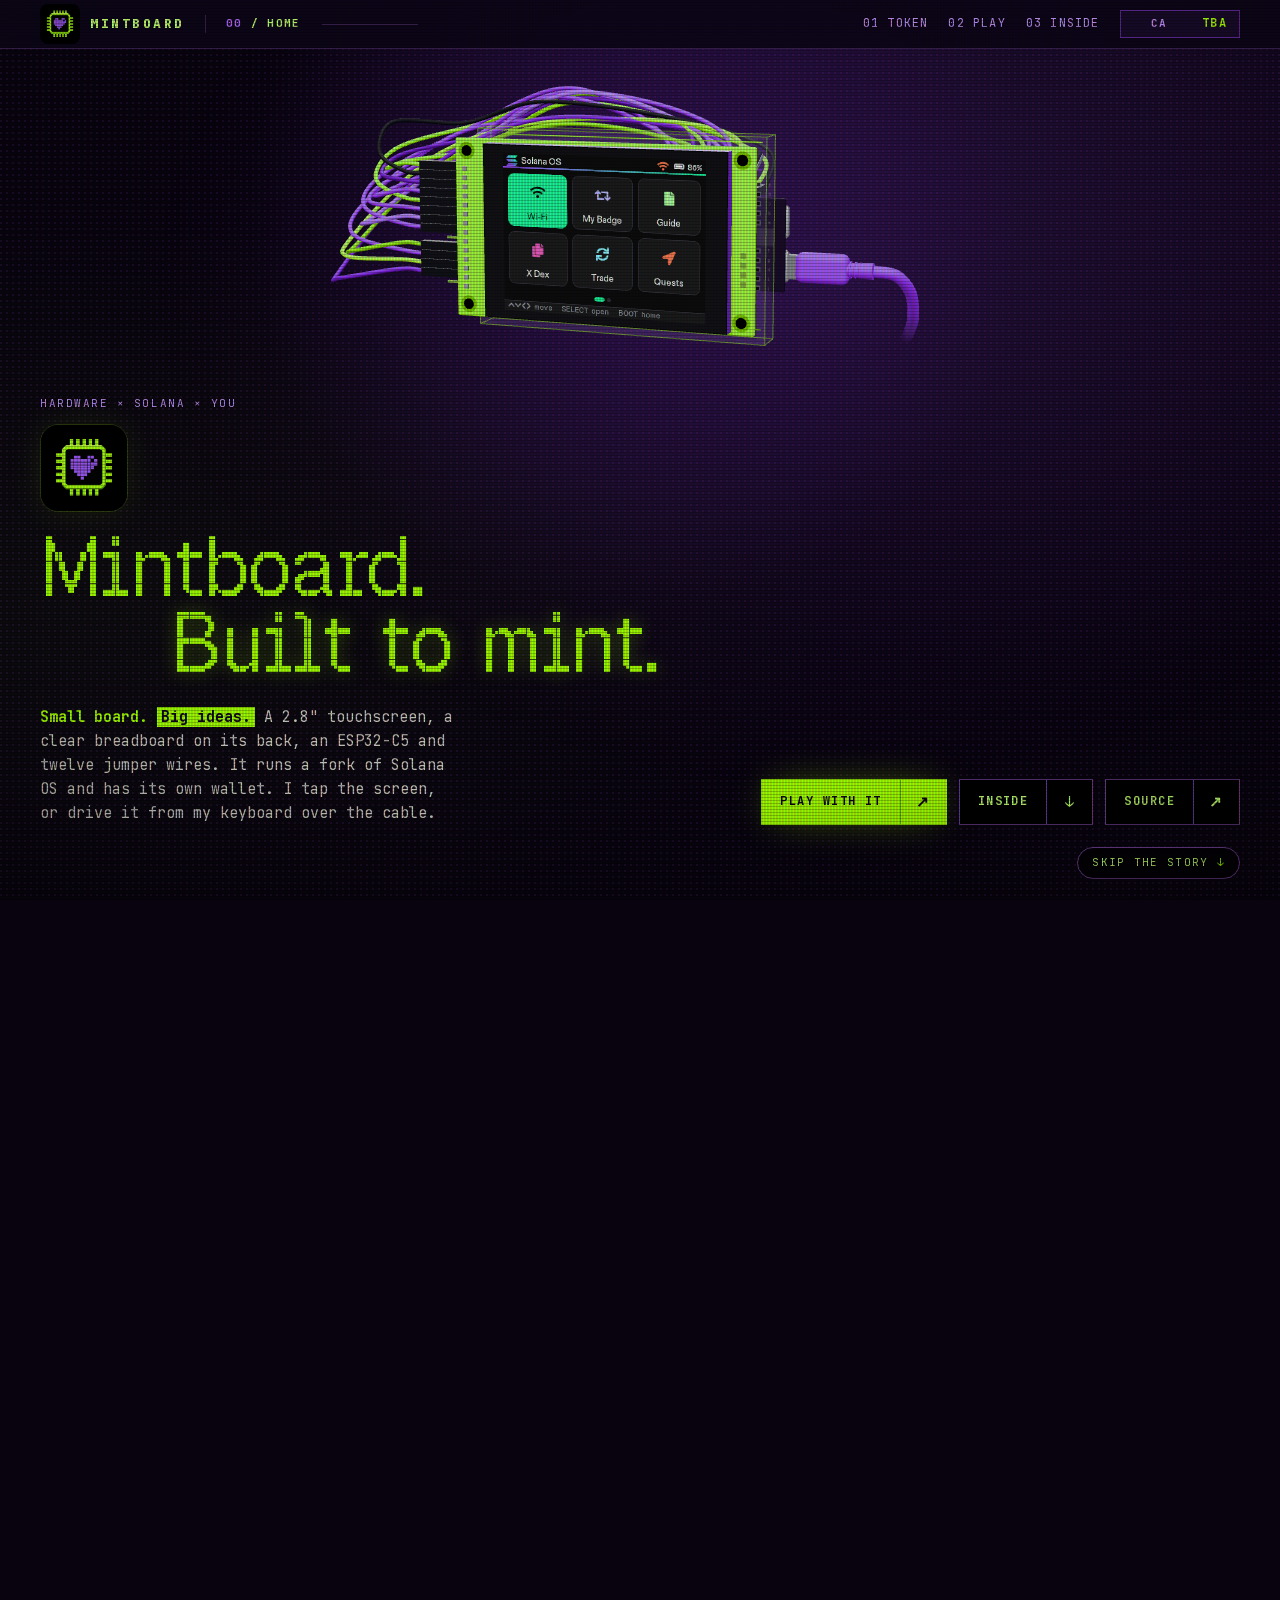
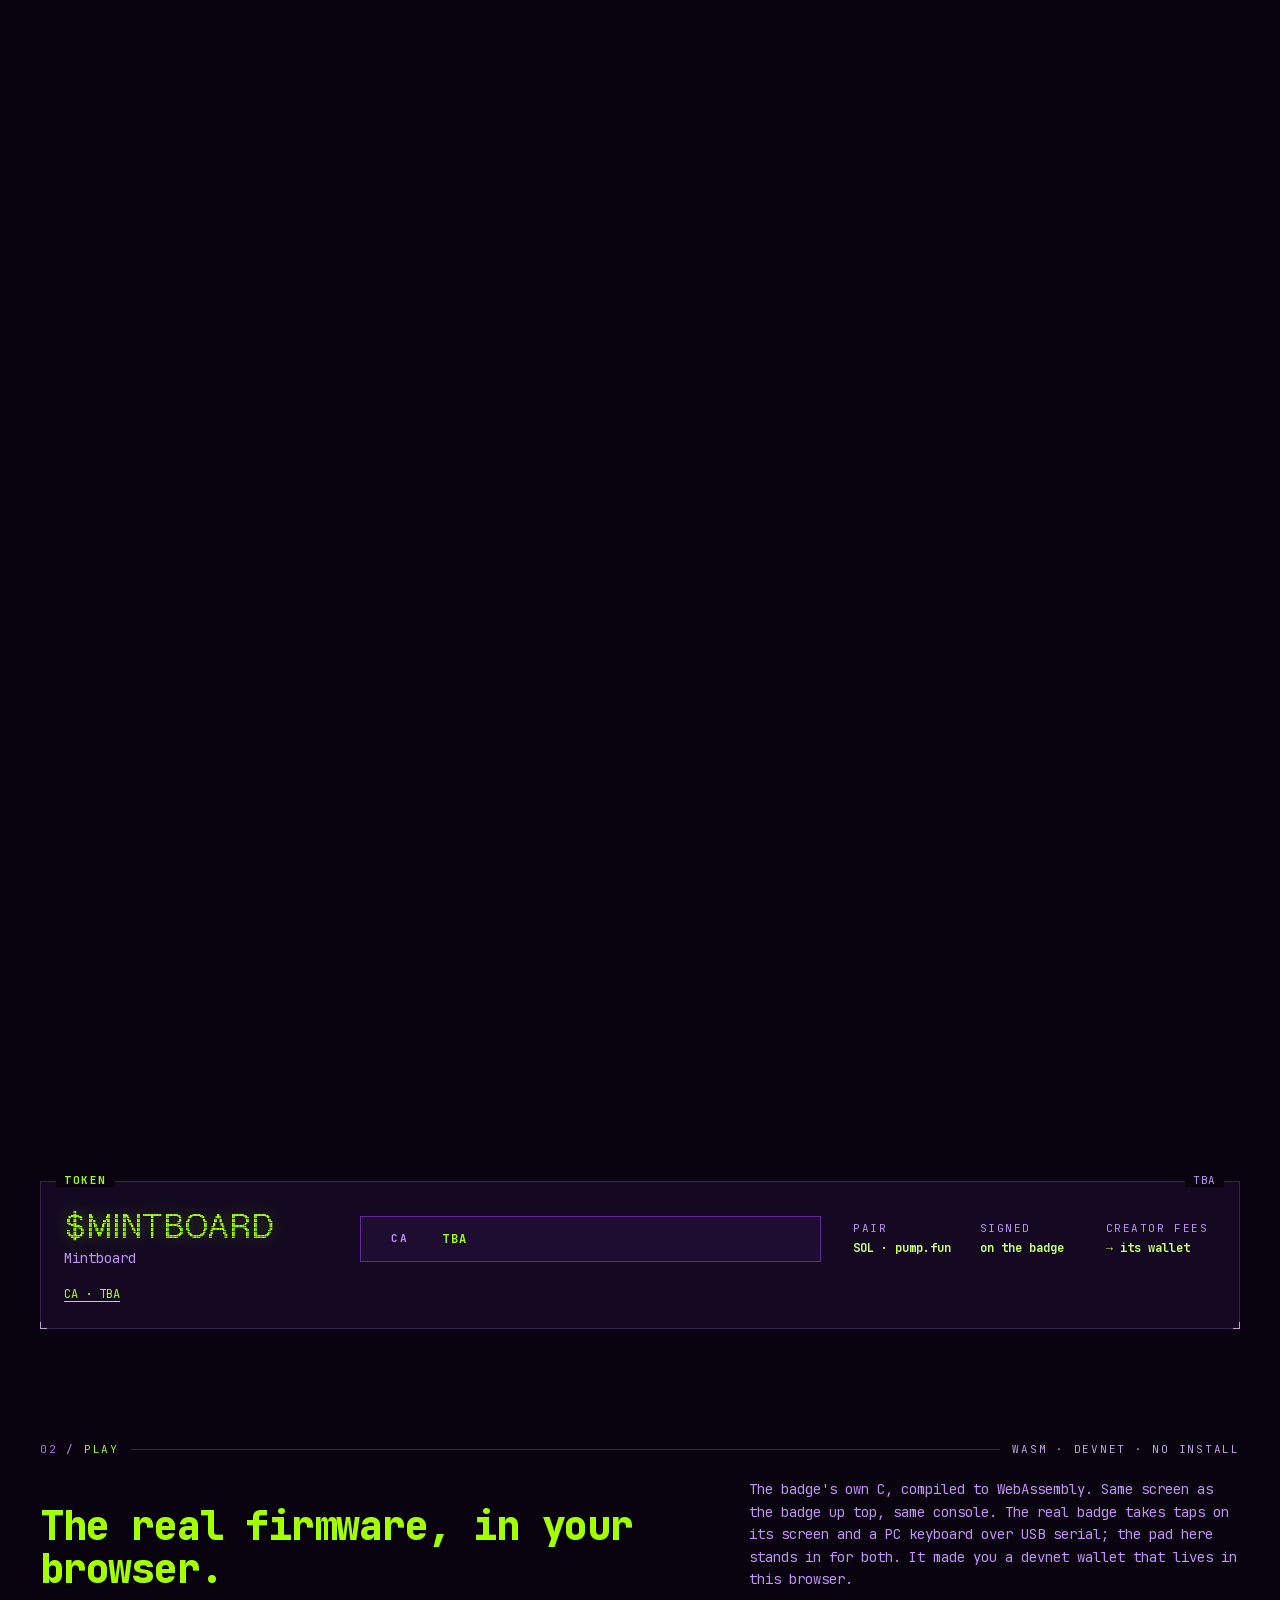
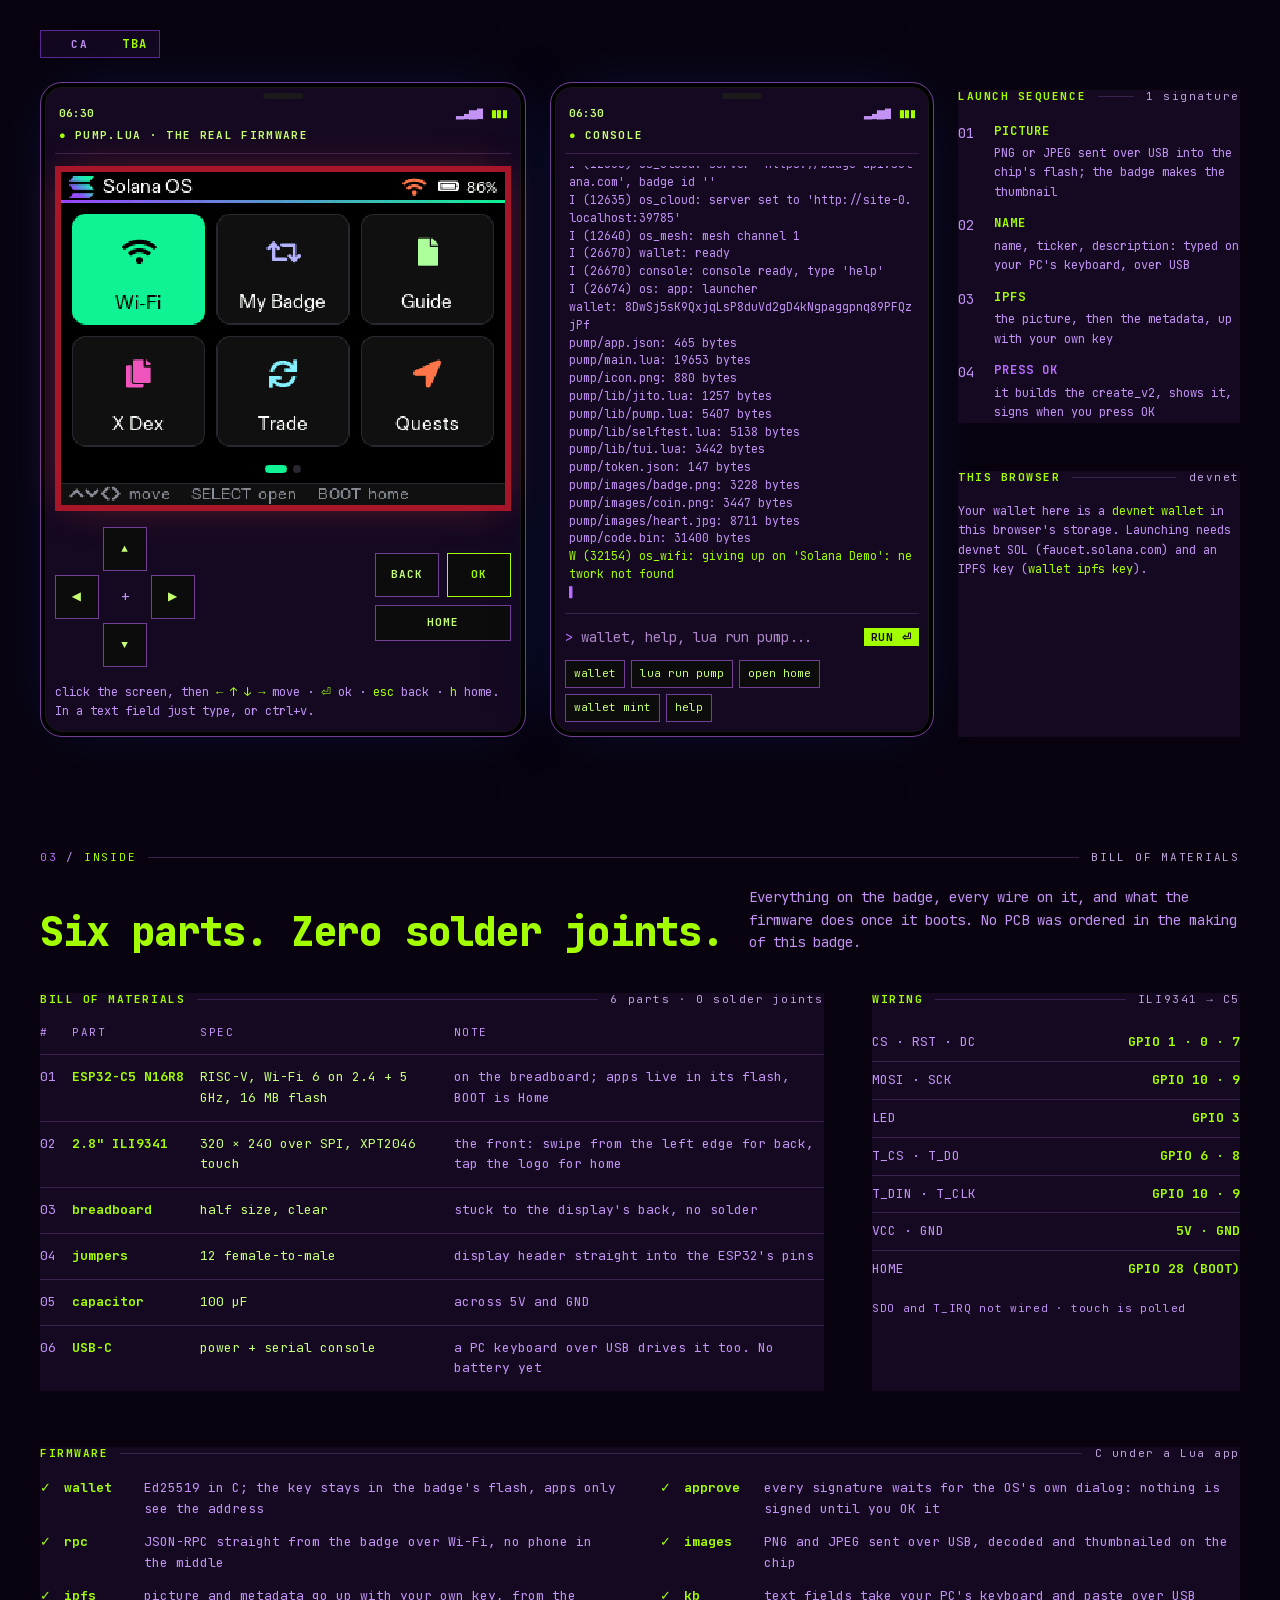
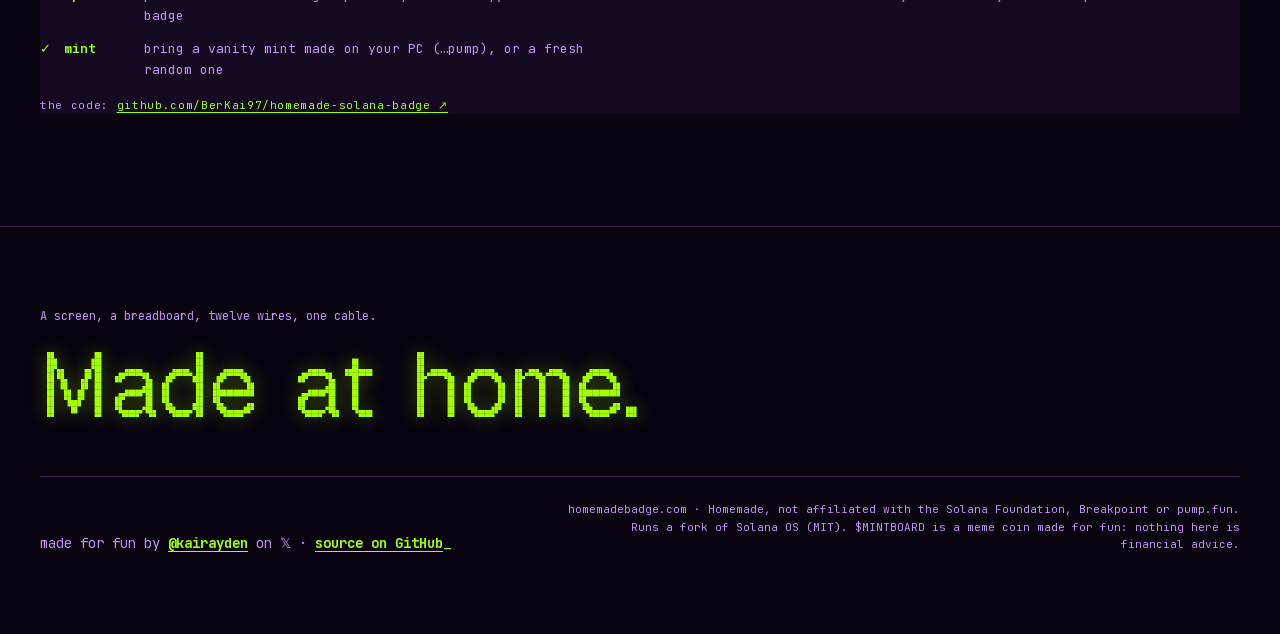
==== index.html @ c3d7e026 "Recolor 3D hardware and site in Mintboard lime/violet; set CA to TBA" ====
<!DOCTYPE html><html data-dpl-id="dpl_FbtxEG6fjL9CFAcwpTuafnpFdCo2" lang="en" class="jetbrains_mono_39ed8818-module__crZsHG__variable geist_pixel_ee23c507-module__r-F5iW__variable"><head><meta charSet="utf-8"/><meta name="viewport" content="width=device-width, initial-scale=1, viewport-fit=cover"/><link rel="preload" href="./_next/static/media/051742360c26797e-s.p.1wmoa0e_blxrz.woff2?dpl=dpl_FbtxEG6fjL9CFAcwpTuafnpFdCo2" as="font" crossorigin="" type="font/woff2"/><link rel="preload" href="./_next/static/media/61a58143c2e45268.p.14th7iya-pf29.woff2?dpl=dpl_FbtxEG6fjL9CFAcwpTuafnpFdCo2" as="font" crossorigin="" type="font/woff2"/><link rel="stylesheet" href="./_next/static/chunks/0dt62afv3hkff.css?dpl=dpl_FbtxEG6fjL9CFAcwpTuafnpFdCo2" data-precedence="next"/><link rel="preload" as="script" fetchPriority="low" href="./_next/static/chunks/0hk1q95nku75f.js?dpl=dpl_FbtxEG6fjL9CFAcwpTuafnpFdCo2"/><script src="./_next/static/chunks/13j278kkyyg0r.js?dpl=dpl_FbtxEG6fjL9CFAcwpTuafnpFdCo2" async=""></script><script src="./_next/static/chunks/08ze1lqk82gu5.js?dpl=dpl_FbtxEG6fjL9CFAcwpTuafnpFdCo2" async=""></script><script src="./_next/static/chunks/turbopack-07graka23mksq.js?dpl=dpl_FbtxEG6fjL9CFAcwpTuafnpFdCo2" async=""></script><script src="./_next/static/chunks/2q0p-cwe362xn.js?dpl=dpl_FbtxEG6fjL9CFAcwpTuafnpFdCo2" async="" crossorigin=""></script><script src="./_next/static/chunks/1w53z2ftp1lkh.js?dpl=dpl_FbtxEG6fjL9CFAcwpTuafnpFdCo2" async="" crossorigin=""></script><script src="./_next/static/chunks/3ll42kkohb-3t.js?dpl=dpl_FbtxEG6fjL9CFAcwpTuafnpFdCo2" async="" crossorigin=""></script><meta name="next-size-adjust" content=""/><meta name="theme-color" content="#000000"/><meta name="color-scheme" content="dark"/><title>Mintboard · Built to mint.</title><meta name="description" content="Mintboard brings Solana to a compact board: a 2.8&quot; screen, a clear breadboard, an ESP32-C5 and its own wallet. It launches a pump.fun coin from its own screen. Try the real firmware in your browser."/><meta name="application-name" content="Mintboard"/><meta property="og:title" content="Mintboard · Built to mint."/><meta property="og:description" content="Mintboard brings Solana to a compact board: a 2.8&quot; screen, a clear breadboard, an ESP32-C5 and its own wallet. It launches a pump.fun coin from its own screen. Try the real firmware in your browser."/><meta property="og:url" content="https://ghostxrun.github.io/Mintboard/"/><meta property="og:site_name" content="Mintboard"/><meta property="og:image" content="https://ghostxrun.github.io/Mintboard/mintboard-logo.png"/><meta property="og:image:type" content="image/png"/><meta property="og:image:width" content="1254"/><meta property="og:image:height" content="1254"/><meta property="og:image:alt" content="Mintboard: a lime chip with a purple pixel heart."/><meta property="og:type" content="website"/><meta name="twitter:card" content="summary_large_image"/><meta name="twitter:creator" content="@kairayden"/><meta name="twitter:title" content="Mintboard · Built to mint."/><meta name="twitter:description" content="Mintboard brings Solana to a compact board: a 2.8&quot; screen, a clear breadboard, an ESP32-C5 and its own wallet. It launches a pump.fun coin from its own screen. Try the real firmware in your browser."/><meta name="twitter:image" content="https://ghostxrun.github.io/Mintboard/mintboard-logo.png"/><meta name="twitter:image:alt" content="Mintboard: a lime chip with a purple pixel heart."/><meta name="twitter:image:type" content="image/png"/><meta name="twitter:image:width" content="1254"/><meta name="twitter:image:height" content="1254"/><link rel="icon" href="./mintboard-logo.png?v=mintboard-1" sizes="any" type="image/png"/><link rel="icon" href="./mintboard-logo.png?v=mintboard-1" sizes="16x16" type="image/png"/><link rel="icon" href="./mintboard-logo.png?v=mintboard-1" sizes="32x32" type="image/png"/><link rel="icon" href="./mintboard-logo.png?v=mintboard-1" sizes="48x48" type="image/png"/><link rel="apple-touch-icon" href="./mintboard-logo.png?v=mintboard-1" sizes="180x180" type="image/png"/><script>document.documentElement.setAttribute('data-js','')</script><script src="./_next/static/chunks/0c0hxoamwjsbw.js?dpl=dpl_FbtxEG6fjL9CFAcwpTuafnpFdCo2" noModule=""></script></head><body class="min-h-screen antialiased"><div hidden=""><!--$--><!--/$--></div><header class="sticky top-0 z-40 border-b border-line bg-black/85 pt-[env(safe-area-inset-top)] backdrop-blur-md"><div class="wrap flex h-12 items-center gap-5"><a href="#top" class="rgb-hover flex shrink-0 items-center gap-2.5 font-extrabold tracking-[0.18em]"><img src="./mintboard-logo.png" alt="" width="40" height="40" class="mintboard-nav-logo"/><span class="text-[13px] whitespace-nowrap">MINTBOARD</span></a><div class="hidden items-center gap-3 border-l border-line pl-5 sm:flex"><span class="w-[84px] text-[11px] font-bold tracking-[0.12em] whitespace-nowrap"><span class="text-acc2">00</span> / HOME</span><span class="relative h-px w-16 bg-line lg:w-24" aria-hidden="true"><span class="absolute inset-0 origin-left bg-acc" style="transform:scaleX(0)"></span></span></div><p class="hidden min-w-0 truncate text-[11px] tracking-[0.08em] text-dim2 2xl:block">esp32-c5 · ili9341 · solana os fork · $<!-- -->MINTBOARD<!-- --> ·<!-- --> <!-- -->CA TBA</p><nav class="ml-auto flex min-w-0 items-center gap-5 text-[12px]"><a href="#token" class="rgb-hover hidden tracking-[0.1em] text-dim uppercase hover:text-acc md:inline"><span class="text-dim2">01</span> <!-- -->token</a><a href="#play" class="rgb-hover hidden tracking-[0.1em] text-dim uppercase hover:text-acc md:inline"><span class="text-dim2">02</span> <!-- -->play</a><a href="#inside" class="rgb-hover hidden tracking-[0.1em] text-dim uppercase hover:text-acc md:inline"><span class="text-dim2">03</span> <!-- -->inside</a><div class="mintboard-ca cta h-7 text-[12px]" aria-label="Contract address: TBA"><span class="label">CA</span><span class="text-acc font-bold">TBA</span></div></nav></div></header><main><section id="top" data-section="00 / HOME" class="story"><div class="story-stage"><div class="absolute inset-0" data-emu="true"></div><div class="hud-layer pointer-events-none absolute inset-0" aria-hidden="true"><div class="hud-pt"><i class="hud-sq"></i><svg class="hud-lead" width="1" height="1"><line x1="0" y1="0" x2="-30" y2="-36"></line></svg><div class="hud-lab" data-left="1" style="left:-30px;top:-36px">ILI9341 · 320×240</div></div><div class="hud-pt"><i class="hud-sq"></i><svg class="hud-lead" width="1" height="1"><line x1="0" y1="0" x2="46" y2="-56"></line></svg><div class="hud-lab" style="left:46px;top:-56px">ESP32-C5</div></div><div class="hud-pt"><i class="hud-sq"></i><svg class="hud-lead" width="1" height="1"><line x1="0" y1="0" x2="-44" y2="56"></line></svg><div class="hud-lab" data-left="1" style="left:-44px;top:56px">BOOT = HOME</div></div><div class="hud-pt"><i class="hud-sq"></i><svg class="hud-lead" width="1" height="1"><line x1="0" y1="0" x2="-40" y2="-60"></line></svg><div class="hud-lab" data-left="1" style="left:-40px;top:-60px">USB-C · POWER</div></div><div class="hud-pt" data-minor="1"><i class="hud-sq"></i><svg class="hud-lead" width="1" height="1"><line x1="0" y1="0" x2="-40" y2="56"></line></svg><div class="hud-lab" data-left="1" style="left:-40px;top:56px">CLEAR BREADBOARD</div></div><div class="hud-pt"><i class="hud-sq"></i><svg class="hud-lead" width="1" height="1"><line x1="0" y1="0" x2="-24" y2="-54"></line></svg><div class="hud-lab" data-left="1" style="left:-24px;top:-54px">ILI9341 · 2.8&quot; · SPI</div></div><div class="hud-pt"><i class="hud-sq"></i><svg class="hud-lead" width="1" height="1"><line x1="0" y1="0" x2="-30" y2="62"></line></svg><div class="hud-lab" data-left="1" style="left:-30px;top:62px">CLEAR BREADBOARD · NO SOLDER</div></div><div class="hud-pt"><i class="hud-sq"></i><svg class="hud-lead" width="1" height="1"><line x1="0" y1="0" x2="26" y2="74"></line></svg><div class="hud-lab" style="left:26px;top:74px">ESP32-C5 · RISC-V</div></div><div class="hud-pt" data-minor="1"><i class="hud-sq"></i><svg class="hud-lead" width="1" height="1"><line x1="0" y1="0" x2="44" y2="-34"></line></svg><div class="hud-lab" style="left:44px;top:-34px">USB-C · POWER + SERIAL</div></div><div class="hud-pt"><i class="hud-sq"></i><svg class="hud-lead" width="1" height="1"><line x1="0" y1="0" x2="30" y2="-56"></line></svg><div class="hud-lab" style="left:30px;top:-56px">12 JUMPERS</div></div></div><div class="beat beat-home" data-from="-1" data-to="0.32"><p class="label">HARDWARE × SOLANA × YOU</p><h1 class="font-pixel mt-3 text-[clamp(44px,6.4vw,104px)] leading-[0.92] tracking-[-0.02em]"><img src="./mintboard-logo.png" alt="Mintboard" width="88" height="88" class="mintboard-hero-logo"/><span class="glitch block" data-text="Mintboard." data-glitch-auto="true">Mintboard.</span><span class="glitch glow block text-acc sm:pl-[1.6em]" data-text="Built to mint." data-glitch-auto="true">Built to mint.</span></h1><div class="mt-6 flex flex-col gap-5 sm:flex-row sm:items-end sm:justify-between"><p class="max-w-[46ch] text-dim"><span class="font-bold text-fg">Small board. <span class="bg-acc px-1 text-black">Big ideas.</span></span> <!-- -->A 2.8&quot; touchscreen, a clear breadboard on its back, an ESP32-C5 and twelve jumper wires. It runs a fork of Solana OS and has its own wallet. I tap the screen, or drive it from my keyboard over the cable.</p><div class="pointer-events-auto flex flex-wrap gap-3"><a href="#play" class="cta cta-pri"><span>Play with it</span><span class="cta-ar">↗</span></a><a href="#inside" class="cta"><span>Inside</span><span class="cta-ar">↓</span></a><a href="https://github.com/BerKai97/homemade-solana-badge" target="_blank" rel="noreferrer" class="cta"><span>Source</span><span class="cta-ar">↗</span></a></div></div></div><div class="beat beat-side" data-from="0.34" data-to="0.6799999999999999"><p class="label"><span class="text-acc2">exploded view</span></p><h2 class="font-pixel mt-3 text-[clamp(36px,4.4vw,72px)] leading-[0.95]"><span class="glitch block" data-text="Taken apart.">Taken apart.</span><span class="glitch block text-acc glow" data-text="Nothing soldered.">Nothing soldered.</span></h2><p class="mt-5 max-w-[38ch] text-dim">A lime 2.8&quot; ILI9341 in front. A half-size clear breadboard on its back. An ESP32-C5 on top. Twelve jumper wires and one USB-C cable.</p></div><div class="beat beat-free" data-from="0.7" data-to="2"><p class="label"><span class="text-acc2">live</span> · the screen is the real firmware</p><h2 class="font-pixel mt-3 text-[clamp(36px,4.4vw,72px)] leading-[0.95]"><span class="glitch block" data-text="The screen">The screen</span><span class="glitch block text-acc glow" data-text="is live.">is live.</span></h2><p class="mt-4 max-w-[38ch] text-dim">It runs the real firmware. Click the screen, then use your arrow keys, Enter and Esc, the way I drive mine over serial. Drag to turn it. Or play with it flat, below.</p><div class="pointer-events-auto mt-6 flex flex-wrap gap-3"><a href="#play" class="cta cta-pri"><span>Play with it</span><span class="cta-ar">↗</span></a><a href="#token" class="cta"><span>CA · TBA</span><span class="cta-ar">↓</span></a></div></div><div class="beat beat-views" data-from="0.7" data-to="2"><div class="seg pointer-events-auto" role="group" aria-label="View"><button type="button" aria-pressed="true" class="uppercase">front</button><button type="button" aria-pressed="false" class="uppercase">back</button><button type="button" aria-pressed="false" class="uppercase">side</button><button type="button" aria-pressed="false" class="uppercase">explode<span class="ml-1.5 hidden opacity-60 sm:inline">E</span></button></div></div><div class="beat pill-wrap pill-right" data-from="-1" data-to="0.6799999999999999"><button type="button" class="pill pointer-events-auto">Skip the story <span class="text-acc">↓</span></button></div></div></section><div id="token" data-section="01 / TOKEN" class="wrap scroll-mt-24 pt-16 sm:pt-20"><section data-reveal="true" class="box "><h3 class="box-t" data-scramble="true">TOKEN</h3><span class="box-n">TBA</span><div class="grid items-center gap-5 lg:grid-cols-12 lg:gap-8"><div class="flex flex-wrap items-baseline gap-x-3 gap-y-1 lg:col-span-3"><span class="font-pixel glow text-[28px] leading-none text-acc sm:text-[34px] lg:max-xl:text-[28px]">$<!-- -->MINTBOARD</span><span class="text-dim">Mintboard</span></div><div class="min-w-0 lg:col-span-5"><div class="mintboard-ca cta h-[46px] w-full" aria-label="Contract address: TBA"><span class="label">CA</span><span class="text-acc font-bold">TBA</span></div></div><dl class="grid grid-cols-3 gap-4 lg:col-span-4"><div><dt class="label">pair</dt><dd class="mt-0.5 text-[12px] font-bold">SOL · pump.fun</dd></div><div><dt class="label">signed</dt><dd class="mt-0.5 text-[12px] font-bold">on the badge</dd></div><div><dt class="label">creator fees</dt><dd class="mt-0.5 text-[12px] font-bold">→ its wallet</dd></div></dl></div><a href="#token" target="_blank" rel="noreferrer" class="link mt-4 inline-block text-[12px]">CA · TBA</a></section></div><section id="play" data-section="02 / PLAY" class="wrap pt-20 sm:pt-28"><header class="mb-8 sm:mb-10"><div class="sec-rule rv"><span><span class="text-acc2">02</span> <span class="text-dim2">/</span> <span class="text-fg" data-scramble="true">PLAY</span></span><i></i><span class="hidden sm:inline">wasm · devnet · no install</span></div><div class="mt-5 grid gap-4 lg:grid-cols-12 lg:items-end"><h2 class="glitch glitch-hover rv text-[28px] leading-[1.08] font-extrabold tracking-[-0.03em] sm:text-[40px] lg:col-span-7" data-text="The real firmware, in your browser." style="--d:.08s">The real firmware, in your browser.</h2><div class="rv max-w-xl text-dim lg:col-span-5 lg:justify-self-end" style="--d:.16s">The badge&#x27;s own C, compiled to WebAssembly. Same screen as the badge up top, same console. The real badge takes taps on its screen and a PC keyboard over USB serial; the pad here stands in for both. It made you a devnet wallet that lives in this browser.</div></div></header><div class="mb-6 flex"><div class="mintboard-ca cta h-7 text-[12px]" aria-label="Contract address: TBA"><span class="label">CA</span><span class="text-acc font-bold">TBA</span></div></div><div class="grid grid-cols-1 gap-6 lg:grid-cols-12"><div class="device rv flex flex-col lg:col-span-5"><div class="mx-auto mb-1.5 h-1.5 w-10 rounded-full bg-[#1a1a1a]"></div><div class="flex items-center justify-between px-1 text-[11px] font-bold"><span>--:--</span><span class="flex items-center gap-2 text-[10px] tracking-tighter"><span class="text-dim">▂▄▆█</span><span class="text-grn">▮▮▮</span></span></div><div class="mb-3 flex items-center gap-2 border-b border-line px-1 pt-1 pb-2 text-[11px] font-bold tracking-[0.12em] uppercase"><span class="text-grn">●</span> <!-- -->pump.lua · the real firmware</div><div data-emu="true" class="flex flex-col gap-4"><div class="border-[6px] border-[#a8162a] bg-black shadow-[0_0_40px_-12px_rgba(255,59,59,0.45)]"><div class="aspect-[4/3]"></div></div><div class="flex items-center justify-between gap-3"><div class="grid grid-cols-3 grid-rows-3 gap-1"><span></span><button type="button" aria-label="up" class="key text-[11px] tracking-[0.1em] h-11 w-11">▲</button><span></span><button type="button" aria-label="left" class="key text-[11px] tracking-[0.1em] h-11 w-11">◀</button><span class="grid place-items-center text-dim2">+</span><button type="button" aria-label="right" class="key text-[11px] tracking-[0.1em] h-11 w-11">▶</button><span></span><button type="button" aria-label="down" class="key text-[11px] tracking-[0.1em] h-11 w-11">▼</button><span></span></div><div class="flex flex-col items-end gap-2"><div class="flex gap-2"><button type="button" aria-label="back" class="key text-[11px] tracking-[0.1em] h-11 w-16">BACK</button><button type="button" aria-label="select" class="key text-[11px] tracking-[0.1em] h-11 w-16 !border-grn !text-grn">OK</button></div><button type="button" aria-label="home" class="key text-[11px] tracking-[0.1em] h-9 w-[8.5rem]">HOME</button></div></div><p class="text-[12px] leading-relaxed text-dim">click the screen, then <span class="text-fg">← ↑ ↓ →</span> move · <span class="text-fg">⏎</span> ok ·<!-- --> <span class="text-fg">esc</span> back · <span class="text-fg">h</span> home. In a text field just type, or ctrl+v.</p></div></div><div class="device rv flex flex-col lg:col-span-4"><div class="mx-auto mb-1.5 h-1.5 w-10 rounded-full bg-[#1a1a1a]"></div><div class="flex items-center justify-between px-1 text-[11px] font-bold"><span>--:--</span><span class="flex items-center gap-2 text-[10px] tracking-tighter"><span class="text-dim">▂▄▆█</span><span class="text-grn">▮▮▮</span></span></div><div class="mb-3 flex items-center gap-2 border-b border-line px-1 pt-1 pb-2 text-[11px] font-bold tracking-[0.12em] uppercase"><span class="text-acc">●</span> <!-- -->console</div><div class="h-[340px] overflow-auto px-1 text-[11.5px] leading-[1.55] break-all whitespace-pre-wrap lg:h-auto lg:flex-1 lg:basis-0"><span class="blink text-acc2">▌</span></div><form class="mt-3 flex items-center gap-2 border-t border-line pt-3"><span class="text-acc2">&gt;</span><input placeholder="wallet, help, lua run pump..." aria-label="Console line" autoComplete="off" spellCheck="false" class="min-w-0 flex-1 bg-transparent text-fg outline-none placeholder:text-dim2" value=""/><button class="tag bg-acc">RUN ⏎</button></form><div class="mt-3 flex flex-wrap gap-1.5"><button type="button" class="key px-2 py-1 text-[11px] font-normal">wallet</button><button type="button" class="key px-2 py-1 text-[11px] font-normal">lua run pump</button><button type="button" class="key px-2 py-1 text-[11px] font-normal">open home</button><button type="button" class="key px-2 py-1 text-[11px] font-normal">wallet mint</button><button type="button" class="key px-2 py-1 text-[11px] font-normal">help</button></div></div><div class="flex min-w-0 flex-col gap-12 lg:col-span-3 lg:pt-2"><section data-reveal="true" class="panel "><div class="panel-h"><h3 data-scramble="true">LAUNCH SEQUENCE</h3><i></i><span>1 signature</span></div><ol class="flex flex-col gap-3"><li class="grid grid-cols-[1.75rem_1fr] gap-x-2"><span class="text-dim2">01</span><span class="font-bold uppercase tracking-[0.08em] text-[12px] text-acc">picture</span><span></span><span class="text-[12px] leading-relaxed text-dim">PNG or JPEG sent over USB into the chip&#x27;s flash; the badge makes the thumbnail</span></li><li class="grid grid-cols-[1.75rem_1fr] gap-x-2"><span class="text-dim2">02</span><span class="font-bold uppercase tracking-[0.08em] text-[12px] text-acc">name</span><span></span><span class="text-[12px] leading-relaxed text-dim">name, ticker, description: typed on your PC&#x27;s keyboard, over USB</span></li><li class="grid grid-cols-[1.75rem_1fr] gap-x-2"><span class="text-dim2">03</span><span class="font-bold uppercase tracking-[0.08em] text-[12px] text-acc">ipfs</span><span></span><span class="text-[12px] leading-relaxed text-dim">the picture, then the metadata, up with your own key</span></li><li class="grid grid-cols-[1.75rem_1fr] gap-x-2"><span class="text-dim2">04</span><span class="font-bold uppercase tracking-[0.08em] text-[12px] text-acc2">press ok</span><span></span><span class="text-[12px] leading-relaxed text-dim">it builds the create_v2, shows it, signs when you press OK</span></li></ol></section><section data-reveal="true" class="panel flex-1"><div class="panel-h"><h3 data-scramble="true">THIS BROWSER</h3><i></i><span>devnet</span></div><p class="text-[12px] leading-relaxed text-dim">Your wallet here is a <span class="text-fg">devnet wallet</span> in this browser&#x27;s storage. Launching needs devnet SOL (faucet.solana.com) and an IPFS key (<span class="text-acc">wallet ipfs key</span>).</p></section></div></div></section><section id="inside" data-section="03 / INSIDE" class="wrap py-20 sm:py-28"><header class="mb-8 sm:mb-10"><div class="sec-rule rv"><span><span class="text-acc2">03</span> <span class="text-dim2">/</span> <span class="text-fg" data-scramble="true">INSIDE</span></span><i></i><span class="hidden sm:inline">bill of materials</span></div><div class="mt-5 grid gap-4 lg:grid-cols-12 lg:items-end"><h2 class="glitch glitch-hover rv text-[28px] leading-[1.08] font-extrabold tracking-[-0.03em] sm:text-[40px] lg:col-span-7" data-text="Six parts. Zero solder joints." style="--d:.08s">Six parts. Zero solder joints.</h2><div class="rv max-w-xl text-dim lg:col-span-5 lg:justify-self-end" style="--d:.16s">Everything on the badge, every wire on it, and what the firmware does once it boots. No PCB was ordered in the making of this badge.</div></div></header><div class="grid grid-cols-1 gap-x-12 gap-y-14 lg:grid-cols-12"><section data-reveal="true" class="panel lg:col-span-8"><div class="panel-h"><h3 data-scramble="true">BILL OF MATERIALS</h3><i></i><span>6 parts · 0 solder joints</span></div><ol class="flex flex-col sm:hidden"><li class="border-t border-line py-3 first:border-0 first:pt-0"><p class="flex gap-3"><span class="text-dim2">01</span><span class="font-bold text-acc">ESP32-C5 N16R8</span></p><p class="mt-1 pl-8 text-[13px]">RISC-V, Wi-Fi 6 on 2.4 + 5 GHz, 16 MB flash</p><p class="pl-8 text-[13px] text-dim">on the breadboard; apps live in its flash, BOOT is Home</p></li><li class="border-t border-line py-3 first:border-0 first:pt-0"><p class="flex gap-3"><span class="text-dim2">02</span><span class="font-bold text-acc">2.8&quot; ILI9341</span></p><p class="mt-1 pl-8 text-[13px]">320 × 240 over SPI, XPT2046 touch</p><p class="pl-8 text-[13px] text-dim">the front: swipe from the left edge for back, tap the logo for home</p></li><li class="border-t border-line py-3 first:border-0 first:pt-0"><p class="flex gap-3"><span class="text-dim2">03</span><span class="font-bold text-acc">breadboard</span></p><p class="mt-1 pl-8 text-[13px]">half size, clear</p><p class="pl-8 text-[13px] text-dim">stuck to the display&#x27;s back, no solder</p></li><li class="border-t border-line py-3 first:border-0 first:pt-0"><p class="flex gap-3"><span class="text-dim2">04</span><span class="font-bold text-acc">jumpers</span></p><p class="mt-1 pl-8 text-[13px]">12 female-to-male</p><p class="pl-8 text-[13px] text-dim">display header straight into the ESP32&#x27;s pins</p></li><li class="border-t border-line py-3 first:border-0 first:pt-0"><p class="flex gap-3"><span class="text-dim2">05</span><span class="font-bold text-acc">capacitor</span></p><p class="mt-1 pl-8 text-[13px]">100 µF</p><p class="pl-8 text-[13px] text-dim">across 5V and GND</p></li><li class="border-t border-line py-3 first:border-0 first:pt-0"><p class="flex gap-3"><span class="text-dim2">06</span><span class="font-bold text-acc">USB-C</span></p><p class="mt-1 pl-8 text-[13px]">power + serial console</p><p class="pl-8 text-[13px] text-dim">a PC keyboard over USB drives it too. No battery yet</p></li></ol><div class="hidden sm:block"><table class="w-full text-left text-[13px]"><thead><tr class="label"><th class="pb-3 font-normal">#</th><th class="pb-3 font-normal">part</th><th class="pb-3 font-normal">spec</th><th class="pb-3 font-normal">note</th></tr></thead><tbody><tr class="border-t border-line"><td class="py-3 pr-4 align-top text-dim2">01</td><td class="py-3 pr-4 align-top font-bold whitespace-nowrap text-acc">ESP32-C5 N16R8</td><td class="py-3 pr-4 align-top">RISC-V, Wi-Fi 6 on 2.4 + 5 GHz, 16 MB flash</td><td class="py-3 align-top text-dim">on the breadboard; apps live in its flash, BOOT is Home</td></tr><tr class="border-t border-line"><td class="py-3 pr-4 align-top text-dim2">02</td><td class="py-3 pr-4 align-top font-bold whitespace-nowrap text-acc">2.8&quot; ILI9341</td><td class="py-3 pr-4 align-top">320 × 240 over SPI, XPT2046 touch</td><td class="py-3 align-top text-dim">the front: swipe from the left edge for back, tap the logo for home</td></tr><tr class="border-t border-line"><td class="py-3 pr-4 align-top text-dim2">03</td><td class="py-3 pr-4 align-top font-bold whitespace-nowrap text-acc">breadboard</td><td class="py-3 pr-4 align-top">half size, clear</td><td class="py-3 align-top text-dim">stuck to the display&#x27;s back, no solder</td></tr><tr class="border-t border-line"><td class="py-3 pr-4 align-top text-dim2">04</td><td class="py-3 pr-4 align-top font-bold whitespace-nowrap text-acc">jumpers</td><td class="py-3 pr-4 align-top">12 female-to-male</td><td class="py-3 align-top text-dim">display header straight into the ESP32&#x27;s pins</td></tr><tr class="border-t border-line"><td class="py-3 pr-4 align-top text-dim2">05</td><td class="py-3 pr-4 align-top font-bold whitespace-nowrap text-acc">capacitor</td><td class="py-3 pr-4 align-top">100 µF</td><td class="py-3 align-top text-dim">across 5V and GND</td></tr><tr class="border-t border-line"><td class="py-3 pr-4 align-top text-dim2">06</td><td class="py-3 pr-4 align-top font-bold whitespace-nowrap text-acc">USB-C</td><td class="py-3 pr-4 align-top">power + serial console</td><td class="py-3 align-top text-dim">a PC keyboard over USB drives it too. No battery yet</td></tr></tbody></table></div></section><section data-reveal="true" class="panel lg:col-span-4"><div class="panel-h"><h3 data-scramble="true">WIRING</h3><i></i><span>ILI9341 → C5</span></div><table class="w-full text-[13px]"><tbody><tr class="border-b border-line last:border-0"><td class="py-2 text-dim">CS · RST · DC</td><td class="py-2 text-right font-bold text-acc">GPIO 1 · 0 · 7</td></tr><tr class="border-b border-line last:border-0"><td class="py-2 text-dim">MOSI · SCK</td><td class="py-2 text-right font-bold text-acc">GPIO 10 · 9</td></tr><tr class="border-b border-line last:border-0"><td class="py-2 text-dim">LED</td><td class="py-2 text-right font-bold text-acc">GPIO 3</td></tr><tr class="border-b border-line last:border-0"><td class="py-2 text-dim">T_CS · T_DO</td><td class="py-2 text-right font-bold text-acc">GPIO 6 · 8</td></tr><tr class="border-b border-line last:border-0"><td class="py-2 text-dim">T_DIN · T_CLK</td><td class="py-2 text-right font-bold text-acc">GPIO 10 · 9</td></tr><tr class="border-b border-line last:border-0"><td class="py-2 text-dim">VCC · GND</td><td class="py-2 text-right font-bold text-acc">5V · GND</td></tr><tr class="border-b border-line last:border-0"><td class="py-2 text-dim">HOME</td><td class="py-2 text-right font-bold text-acc">GPIO 28 (BOOT)</td></tr></tbody></table><p class="mt-3 text-[11px] tracking-[0.06em] text-dim2">SDO and T_IRQ not wired · touch is polled</p></section><section data-reveal="true" class="panel lg:col-span-12"><div class="panel-h"><h3 data-scramble="true">FIRMWARE</h3><i></i><span>C under a Lua app</span></div><ul class="grid gap-x-10 gap-y-3 md:grid-cols-2"><li class="grid grid-cols-[1rem_4.5rem_1fr] gap-2 text-[13px]"><span class="text-grn">✓</span><span class="font-bold text-acc">wallet</span><span class="text-dim">Ed25519 in C; the key stays in the badge&#x27;s flash, apps only see the address</span></li><li class="grid grid-cols-[1rem_4.5rem_1fr] gap-2 text-[13px]"><span class="text-grn">✓</span><span class="font-bold text-acc">approve</span><span class="text-dim">every signature waits for the OS&#x27;s own dialog: nothing is signed until you OK it</span></li><li class="grid grid-cols-[1rem_4.5rem_1fr] gap-2 text-[13px]"><span class="text-grn">✓</span><span class="font-bold text-acc">rpc</span><span class="text-dim">JSON-RPC straight from the badge over Wi-Fi, no phone in the middle</span></li><li class="grid grid-cols-[1rem_4.5rem_1fr] gap-2 text-[13px]"><span class="text-grn">✓</span><span class="font-bold text-acc">images</span><span class="text-dim">PNG and JPEG sent over USB, decoded and thumbnailed on the chip</span></li><li class="grid grid-cols-[1rem_4.5rem_1fr] gap-2 text-[13px]"><span class="text-grn">✓</span><span class="font-bold text-acc">ipfs</span><span class="text-dim">picture and metadata go up with your own key, from the badge</span></li><li class="grid grid-cols-[1rem_4.5rem_1fr] gap-2 text-[13px]"><span class="text-grn">✓</span><span class="font-bold text-acc">kb</span><span class="text-dim">text fields take your PC&#x27;s keyboard and paste over USB</span></li><li class="grid grid-cols-[1rem_4.5rem_1fr] gap-2 text-[13px]"><span class="text-grn">✓</span><span class="font-bold text-acc">mint</span><span class="text-dim">bring a vanity mint made on your PC (…pump), or a fresh random one</span></li></ul><p class="mt-4 text-[11px] tracking-[0.06em] text-dim2">the code:<!-- --> <a href="https://github.com/BerKai97/homemade-solana-badge" target="_blank" rel="noreferrer" class="link">github.com/BerKai97/homemade-solana-badge<!-- --> ↗</a></p></section></div></section></main><footer class="border-t border-line"><div class="wrap py-16 sm:py-20"><p class="rv text-[12px] text-dim">A screen, a breadboard, twelve wires, one cable.</p><p class="glitch glitch-hover rv font-pixel mt-4 text-[clamp(36px,7vw,96px)] leading-[0.95] text-acc glow" data-text="Made at home.">Made at home.</p><div class="mt-12 flex flex-col gap-6 border-t border-line pt-6 sm:flex-row sm:items-end sm:justify-between"><p><span class="text-dim">made for fun by </span><a href="https://x.com/kairayden" target="_blank" rel="noreferrer" class="link font-bold">@<!-- -->kairayden</a><span class="text-dim"> on 𝕏 · </span><a href="https://github.com/BerKai97/homemade-solana-badge" target="_blank" rel="noreferrer" class="link font-bold">source on GitHub</a><span class="blink text-acc">_</span></p><p class="max-w-2xl text-[11px] leading-relaxed text-dim2 sm:text-right">homemadebadge.com · Homemade, not affiliated with the Solana Foundation, Breakpoint or pump.fun. Runs a fork of Solana OS (MIT). $<!-- -->MINTBOARD<!-- --> is a meme coin made for fun: nothing here is financial advice.</p></div></div></footer><!--$--><!--/$--><div class="tft" aria-hidden="true"><div class="tft-mask"></div><div class="tft-vig"></div><div class="tft-flick"></div></div><script src="./_next/static/chunks/0hk1q95nku75f.js?dpl=dpl_FbtxEG6fjL9CFAcwpTuafnpFdCo2" id="_R_" async=""></script><script>(self.__next_f=self.__next_f||[]).push([0])</script><script>self.__next_f.push([1,"1:\"$Sreact.fragment\"\n2:I[92987,[\"./_next/static/chunks/2q0p-cwe362xn.js?dpl=dpl_FbtxEG6fjL9CFAcwpTuafnpFdCo2\"],\"default\"]\n3:I[77003,[\"./_next/static/chunks/2q0p-cwe362xn.js?dpl=dpl_FbtxEG6fjL9CFAcwpTuafnpFdCo2\"],\"default\"]\n4:I[70196,[\"./_next/static/chunks/1w53z2ftp1lkh.js?dpl=dpl_FbtxEG6fjL9CFAcwpTuafnpFdCo2\",\"./_next/static/chunks/3ll42kkohb-3t.js?dpl=dpl_FbtxEG6fjL9CFAcwpTuafnpFdCo2\"],\"EmuBoot\"]\n5:I[95737,[\"./_next/static/chunks/1w53z2ftp1lkh.js?dpl=dpl_FbtxEG6fjL9CFAcwpTuafnpFdCo2\",\"./_next/static/chunks/3ll42kkohb-3t.js?dpl=dpl_FbtxEG6fjL9CFAcwpTuafnpFdCo2\"],\"Fx\"]\n6:I[43133,[\"./_next/static/chunks/1w53z2ftp1lkh.js?dpl=dpl_FbtxEG6fjL9CFAcwpTuafnpFdCo2\",\"./_next/static/chunks/3ll42kkohb-3t.js?dpl=dpl_FbtxEG6fjL9CFAcwpTuafnpFdCo2\"],\"StatusBar\"]\n7:I[32456,[\"./_next/static/chunks/1w53z2ftp1lkh.js?dpl=dpl_FbtxEG6fjL9CFAcwpTuafnpFdCo2\",\"./_next/static/chunks/3ll42kkohb-3t.js?dpl=dpl_FbtxEG6fjL9CFAcwpTuafnpFdCo2\"],\"Story\"]\n8:I[74158,[\"./_next/static/chunks/1w53z2ftp1lkh.js?dpl=dpl_FbtxEG6fjL9CFAcwpTuafnpFdCo2\",\"./_next/static/chunks/3ll42kkohb-3t.js?dpl=dpl_FbtxEG6fjL9CFAcwpTuafnpFdCo2\"],\"Ca\"]\n9:I[26017,[\"./_next/static/chunks/1w53z2ftp1lkh.js?dpl=dpl_FbtxEG6fjL9CFAcwpTuafnpFdCo2\",\"./_next/static/chunks/3ll42kkohb-3t.js?dpl=dpl_FbtxEG6fjL9CFAcwpTuafnpFdCo2\"],\"EmulatorPanel\"]\n12:I[24326,[],\"default\",1]\n:HL[\"./_next/static/chunks/0dt62afv3hkff.css?dpl=dpl_FbtxEG6fjL9CFAcwpTuafnpFdCo2\",\"style\"]\n:HL[\"./_next/static/media/051742360c26797e-s.p.1wmoa0e_blxrz.woff2?dpl=dpl_FbtxEG6fjL9CFAcwpTuafnpFdCo2\",\"font\",{\"crossOrigin\":\"\",\"type\":\"font/woff2\"}]\n:HL[\"./_next/static/media/61a58143c2e45268.p.14th7iya-pf29.woff2?dpl=dpl_FbtxEG6fjL9CFAcwpTuafnpFdCo2\",\"font\",{\"crossOrigin\":\"\",\"type\":\"font/woff2\"}]\n"])</script><script>self.__next_f.push([1,"0:{\"P\":null,\"c\":[\"\",\"\"],\"q\":\"\",\"i\":false,\"f\":[[[\"\",{\"children\":[\"__PAGE__\",{},\"$undefined\",\"$undefined\",4608]},\"$undefined\",\"$undefined\",4624],[[\"$\",\"$1\",\"c\",{\"children\":[[[\"$\",\"link\",\"0\",{\"rel\":\"stylesheet\",\"href\":\"./_next/static/chunks/0dt62afv3hkff.css?dpl=dpl_FbtxEG6fjL9CFAcwpTuafnpFdCo2\",\"precedence\":\"next\",\"crossOrigin\":\"$undefined\",\"nonce\":\"$undefined\"}]],[\"$\",\"html\",null,{\"lang\":\"en\",\"className\":\"jetbrains_mono_39ed8818-module__crZsHG__variable geist_pixel_ee23c507-module__r-F5iW__variable\",\"suppressHydrationWarning\":true,\"children\":[[\"$\",\"head\",null,{\"children\":[\"$\",\"script\",null,{\"dangerouslySetInnerHTML\":{\"__html\":\"document.documentElement.setAttribute('data-js','')\"}}]}],[\"$\",\"body\",null,{\"className\":\"min-h-screen antialiased\",\"children\":[[\"$\",\"$L2\",null,{\"parallelRouterKey\":\"children\",\"error\":\"$undefined\",\"errorStyles\":\"$undefined\",\"errorScripts\":\"$undefined\",\"template\":[\"$\",\"$L3\",null,{}],\"templateStyles\":\"$undefined\",\"templateScripts\":\"$undefined\",\"notFound\":[[[\"$\",\"title\",null,{\"children\":\"404: This page could not be found.\"}],[\"$\",\"div\",null,{\"style\":{\"fontFamily\":\"system-ui,\\\"Segoe UI\\\",Roboto,Helvetica,Arial,sans-serif,\\\"Apple Color Emoji\\\",\\\"Segoe UI Emoji\\\"\",\"height\":\"100vh\",\"textAlign\":\"center\",\"display\":\"flex\",\"flexDirection\":\"column\",\"alignItems\":\"center\",\"justifyContent\":\"center\"},\"children\":[\"$\",\"div\",null,{\"children\":[[\"$\",\"style\",null,{\"dangerouslySetInnerHTML\":{\"__html\":\"body{color:#000;background:#fff;margin:0}.next-error-h1{border-right:1px solid rgba(0,0,0,.3)}@media (prefers-color-scheme:dark){body{color:#fff;background:#000}.next-error-h1{border-right:1px solid rgba(255,255,255,.3)}}\"}}],[\"$\",\"h1\",null,{\"className\":\"next-error-h1\",\"style\":{\"display\":\"inline-block\",\"margin\":\"0 20px 0 0\",\"padding\":\"0 23px 0 0\",\"fontSize\":24,\"fontWeight\":500,\"verticalAlign\":\"top\",\"lineHeight\":\"49px\"},\"children\":404}],[\"$\",\"div\",null,{\"style\":{\"display\":\"inline-block\"},\"children\":[\"$\",\"h2\",null,{\"style\":{\"fontSize\":14,\"fontWeight\":400,\"lineHeight\":\"49px\",\"margin\":0},\"children\":\"This page could not be found.\"}]}]]}]}]],[]],\"forbidden\":\"$undefined\",\"unauthorized\":\"$undefined\"}],[\"$\",\"div\",null,{\"className\":\"tft\",\"aria-hidden\":true,\"children\":[[\"$\",\"div\",null,{\"className\":\"tft-mask\"}],[\"$\",\"div\",null,{\"className\":\"tft-vig\"}],[\"$\",\"div\",null,{\"className\":\"tft-flick\"}]]}]]}]]}]]}],{\"children\":[[\"$\",\"$1\",\"c\",{\"children\":[[[\"$\",\"$L4\",null,{}],[\"$\",\"$L5\",null,{}],[\"$\",\"$L6\",null,{}],[\"$\",\"main\",null,{\"children\":[[\"$\",\"$L7\",null,{}],[\"$\",\"div\",null,{\"id\":\"token\",\"data-section\":\"01 / TOKEN\",\"className\":\"wrap scroll-mt-24 pt-16 sm:pt-20\",\"children\":[\"$\",\"section\",null,{\"id\":\"$undefined\",\"data-reveal\":true,\"className\":\"box \",\"children\":[[\"$\",\"h3\",null,{\"className\":\"box-t\",\"data-scramble\":true,\"children\":\"TOKEN\"}],[\"$\",\"span\",null,{\"className\":\"box-n\",\"children\":\"TBA\"}],[[\"$\",\"div\",null,{\"className\":\"grid items-center gap-5 lg:grid-cols-12 lg:gap-8\",\"children\":[[\"$\",\"div\",null,{\"className\":\"flex flex-wrap items-baseline gap-x-3 gap-y-1 lg:col-span-3\",\"children\":[[\"$\",\"span\",null,{\"className\":\"font-pixel glow text-[28px] leading-none text-acc sm:text-[34px] lg:max-xl:text-[28px]\",\"children\":[\"$$\",\"MINTBOARD\"]}],[\"$\",\"span\",null,{\"className\":\"text-dim\",\"children\":\"Mintboard\"}]]}],[\"$\",\"div\",null,{\"className\":\"min-w-0 lg:col-span-5\",\"children\":[\"$\",\"$L8\",null,{}]}],[\"$\",\"dl\",null,{\"className\":\"grid grid-cols-3 gap-4 lg:col-span-4\",\"children\":[[\"$\",\"div\",\"pair\",{\"children\":[[\"$\",\"dt\",null,{\"className\":\"label\",\"children\":\"pair\"}],[\"$\",\"dd\",null,{\"className\":\"mt-0.5 text-[12px] font-bold\",\"children\":\"SOL · pump.fun\"}]]}],[\"$\",\"div\",\"signed\",{\"children\":[[\"$\",\"dt\",null,{\"className\":\"label\",\"children\":\"signed\"}],[\"$\",\"dd\",null,{\"className\":\"mt-0.5 text-[12px] font-bold\",\"children\":\"on the badge\"}]]}],[\"$\",\"div\",\"creator fees\",{\"children\":[[\"$\",\"dt\",null,{\"className\":\"label\",\"children\":\"creator fees\"}],[\"$\",\"dd\",null,{\"className\":\"mt-0.5 text-[12px] font-bold\",\"children\":\"→ its wallet\"}]]}]]}]]}],[\"$\",\"a\",null,{\"href\":\"#token\",\"target\":\"_blank\",\"rel\":\"noreferrer\",\"className\":\"link mt-4 inline-block text-[12px]\",\"children\":\"CA · TBA\"}]]]}]}],[\"$\",\"$L9\",null,{}],[\"$\",\"section\",null,{\"id\":\"inside\",\"data-section\":\"03 / INSIDE\",\"className\":\"wrap py-20 sm:py-28\",\"children\":[[\"$\",\"header\",null,{\"className\":\"mb-8 sm:mb-10\",\"children\":[[\"$\",\"div\",null,{\"className\":\"sec-rule rv\",\"children\":[[\"$\",\"span\",null,{\"children\":[[\"$\",\"span\",null,{\"className\":\"text-acc2\",\"children\":\"03\"}],\" \",[\"$\",\"span\",null,{\"className\":\"text-dim2\",\"children\":\"/\"}],\" \",[\"$\",\"span\",null,{\"className\":\"text-fg\",\"data-scramble\":true,\"children\":\"INSIDE\"}]]}],[\"$\",\"i\",null,{}],[\"$\",\"span\",null,{\"className\":\"hidden sm:inline\",\"children\":\"bill of materials\"}]]}],[\"$\",\"div\",null,{\"className\":\"mt-5 grid gap-4 lg:grid-cols-12 lg:items-end\",\"children\":[\"$La\",\"$Lb\"]}]]}],\"$Lc\"]}]]}],\"$Ld\"],[\"$Le\",\"$Lf\"],\"$L10\"]}],{},null,false,null]},null,false,null],\"$L11\",false]],\"m\":\"$undefined\",\"G\":[\"$12\",[\"$L13\"]],\"S\":true,\"h\":null,\"r\":\"$undefined\",\"s\":\"$undefined\",\"a\":\"$undefined\",\"l\":\"$undefined\",\"p\":\"$undefined\",\"d\":\"$undefined\"}\n"])</script><script>self.__next_f.push([1,"1b:I[24825,[\"./_next/static/chunks/2q0p-cwe362xn.js?dpl=dpl_FbtxEG6fjL9CFAcwpTuafnpFdCo2\"],\"OutletBoundary\"]\n1c:\"$Sreact.suspense\"\n1e:I[24825,[\"./_next/static/chunks/2q0p-cwe362xn.js?dpl=dpl_FbtxEG6fjL9CFAcwpTuafnpFdCo2\"],\"ViewportBoundary\"]\n20:I[24825,[\"./_next/static/chunks/2q0p-cwe362xn.js?dpl=dpl_FbtxEG6fjL9CFAcwpTuafnpFdCo2\"],\"MetadataBoundary\"]\na:[\"$\",\"h2\",null,{\"className\":\"glitch glitch-hover rv text-[28px] leading-[1.08] font-extrabold tracking-[-0.03em] sm:text-[40px] lg:col-span-7\",\"data-text\":\"Six parts. Zero solder joints.\",\"style\":{\"--d\":\".08s\"},\"children\":\"Six parts. Zero solder joints.\"}]\nb:[\"$\",\"div\",null,{\"className\":\"rv max-w-xl text-dim lg:col-span-5 lg:justify-self-end\",\"style\":{\"--d\":\".16s\"},\"children\":\"Everything on the badge, every wire on it, and what the firmware does once it boots. No PCB was ordered in the making of this badge.\"}]\n"])</script><script>self.__next_f.push([1,"c:[\"$\",\"div\",null,{\"className\":\"grid grid-cols-1 gap-x-12 gap-y-14 lg:grid-cols-12\",\"children\":[[\"$\",\"section\",null,{\"id\":\"$undefined\",\"data-reveal\":true,\"className\":\"panel lg:col-span-8\",\"children\":[[\"$\",\"div\",null,{\"className\":\"panel-h\",\"children\":[[\"$\",\"h3\",null,{\"data-scramble\":true,\"children\":\"BILL OF MATERIALS\"}],[\"$\",\"i\",null,{}],[\"$\",\"span\",null,{\"children\":\"6 parts · 0 solder joints\"}]]}],[[\"$\",\"ol\",null,{\"className\":\"flex flex-col sm:hidden\",\"children\":[[\"$\",\"li\",\"ESP32-C5 N16R8\",{\"className\":\"border-t border-line py-3 first:border-0 first:pt-0\",\"children\":[[\"$\",\"p\",null,{\"className\":\"flex gap-3\",\"children\":[[\"$\",\"span\",null,{\"className\":\"text-dim2\",\"children\":\"01\"}],[\"$\",\"span\",null,{\"className\":\"font-bold text-acc\",\"children\":\"ESP32-C5 N16R8\"}]]}],[\"$\",\"p\",null,{\"className\":\"mt-1 pl-8 text-[13px]\",\"children\":\"RISC-V, Wi-Fi 6 on 2.4 + 5 GHz, 16 MB flash\"}],[\"$\",\"p\",null,{\"className\":\"pl-8 text-[13px] text-dim\",\"children\":\"on the breadboard; apps live in its flash, BOOT is Home\"}]]}],[\"$\",\"li\",\"2.8\\\" ILI9341\",{\"className\":\"border-t border-line py-3 first:border-0 first:pt-0\",\"children\":[[\"$\",\"p\",null,{\"className\":\"flex gap-3\",\"children\":[[\"$\",\"span\",null,{\"className\":\"text-dim2\",\"children\":\"02\"}],[\"$\",\"span\",null,{\"className\":\"font-bold text-acc\",\"children\":\"2.8\\\" ILI9341\"}]]}],[\"$\",\"p\",null,{\"className\":\"mt-1 pl-8 text-[13px]\",\"children\":\"320 × 240 over SPI, XPT2046 touch\"}],[\"$\",\"p\",null,{\"className\":\"pl-8 text-[13px] text-dim\",\"children\":\"the front: swipe from the left edge for back, tap the logo for home\"}]]}],[\"$\",\"li\",\"breadboard\",{\"className\":\"border-t border-line py-3 first:border-0 first:pt-0\",\"children\":[[\"$\",\"p\",null,{\"className\":\"flex gap-3\",\"children\":[[\"$\",\"span\",null,{\"className\":\"text-dim2\",\"children\":\"03\"}],[\"$\",\"span\",null,{\"className\":\"font-bold text-acc\",\"children\":\"breadboard\"}]]}],[\"$\",\"p\",null,{\"className\":\"mt-1 pl-8 text-[13px]\",\"children\":\"half size, clear\"}],[\"$\",\"p\",null,{\"className\":\"pl-8 text-[13px] text-dim\",\"children\":\"stuck to the display's back, no solder\"}]]}],[\"$\",\"li\",\"jumpers\",{\"className\":\"border-t border-line py-3 first:border-0 first:pt-0\",\"children\":[[\"$\",\"p\",null,{\"className\":\"flex gap-3\",\"children\":[[\"$\",\"span\",null,{\"className\":\"text-dim2\",\"children\":\"04\"}],[\"$\",\"span\",null,{\"className\":\"font-bold text-acc\",\"children\":\"jumpers\"}]]}],[\"$\",\"p\",null,{\"className\":\"mt-1 pl-8 text-[13px]\",\"children\":\"12 female-to-male\"}],[\"$\",\"p\",null,{\"className\":\"pl-8 text-[13px] text-dim\",\"children\":\"display header straight into the ESP32's pins\"}]]}],[\"$\",\"li\",\"capacitor\",{\"className\":\"border-t border-line py-3 first:border-0 first:pt-0\",\"children\":[[\"$\",\"p\",null,{\"className\":\"flex gap-3\",\"children\":[[\"$\",\"span\",null,{\"className\":\"text-dim2\",\"children\":\"05\"}],[\"$\",\"span\",null,{\"className\":\"font-bold text-acc\",\"children\":\"capacitor\"}]]}],[\"$\",\"p\",null,{\"className\":\"mt-1 pl-8 text-[13px]\",\"children\":\"100 µF\"}],[\"$\",\"p\",null,{\"className\":\"pl-8 text-[13px] text-dim\",\"children\":\"across 5V and GND\"}]]}],[\"$\",\"li\",\"USB-C\",{\"className\":\"border-t border-line py-3 first:border-0 first:pt-0\",\"children\":[[\"$\",\"p\",null,{\"className\":\"flex gap-3\",\"children\":[[\"$\",\"span\",null,{\"className\":\"text-dim2\",\"children\":\"06\"}],[\"$\",\"span\",null,{\"className\":\"font-bold text-acc\",\"children\":\"USB-C\"}]]}],[\"$\",\"p\",null,{\"className\":\"mt-1 pl-8 text-[13px]\",\"children\":\"power + serial console\"}],[\"$\",\"p\",null,{\"className\":\"pl-8 text-[13px] text-dim\",\"children\":\"a PC keyboard over USB drives it too. No battery yet\"}]]}]]}],[\"$\",\"div\",null,{\"className\":\"hidden sm:block\",\"children\":[\"$\",\"table\",null,{\"className\":\"w-full text-left text-[13px]\",\"children\":[[\"$\",\"thead\",null,{\"children\":[\"$\",\"tr\",null,{\"className\":\"label\",\"children\":[[\"$\",\"th\",null,{\"className\":\"pb-3 font-normal\",\"children\":\"#\"}],[\"$\",\"th\",null,{\"className\":\"pb-3 font-normal\",\"children\":\"part\"}],[\"$\",\"th\",null,{\"className\":\"pb-3 font-normal\",\"children\":\"spec\"}],[\"$\",\"th\",null,{\"className\":\"pb-3 font-normal\",\"children\":\"note\"}]]}]}],[\"$\",\"tbody\",null,{\"children\":[[\"$\",\"tr\",\"ESP32-C5 N16R8\",{\"className\":\"border-t border-line\",\"children\":[[\"$\",\"td\",null,{\"className\":\"py-3 pr-4 align-top text-dim2\",\"children\":\"01\"}],[\"$\",\"td\",null,{\"className\":\"py-3 pr-4 align-top font-bold whitespace-nowrap text-acc\",\"children\":\"ESP32-C5 N16R8\"}],[\"$\",\"td\",null,{\"className\":\"py-3 pr-4 align-top\",\"children\":\"RISC-V, Wi-Fi 6 on 2.4 + 5 GHz, 16 MB flash\"}],[\"$\",\"td\",null,{\"className\":\"py-3 align-top text-dim\",\"children\":\"on the breadboard; apps live in its flash, BOOT is Home\"}]]}],\"$L14\",\"$L15\",\"$L16\",\"$L17\",\"$L18\"]}]]}]}]]]}],\"$L19\",\"$L1a\"]}]\n"])</script><script>self.__next_f.push([1,"d:[\"$\",\"footer\",null,{\"className\":\"border-t border-line\",\"children\":[\"$\",\"div\",null,{\"className\":\"wrap py-16 sm:py-20\",\"children\":[[\"$\",\"p\",null,{\"className\":\"rv text-[12px] text-dim\",\"children\":\"A screen, a breadboard, twelve wires, one cable.\"}],[\"$\",\"p\",null,{\"className\":\"glitch glitch-hover rv font-pixel mt-4 text-[clamp(36px,7vw,96px)] leading-[0.95] text-acc glow\",\"data-text\":\"Made at home.\",\"children\":\"Made at home.\"}],[\"$\",\"div\",null,{\"className\":\"mt-12 flex flex-col gap-6 border-t border-line pt-6 sm:flex-row sm:items-end sm:justify-between\",\"children\":[[\"$\",\"p\",null,{\"children\":[[\"$\",\"span\",null,{\"className\":\"text-dim\",\"children\":\"made for fun by \"}],[\"$\",\"a\",null,{\"href\":\"https://x.com/kairayden\",\"target\":\"_blank\",\"rel\":\"noreferrer\",\"className\":\"link font-bold\",\"children\":[\"@\",\"kairayden\"]}],[\"$\",\"span\",null,{\"className\":\"text-dim\",\"children\":\" on 𝕏 · \"}],[\"$\",\"a\",null,{\"href\":\"https://github.com/BerKai97/homemade-solana-badge\",\"target\":\"_blank\",\"rel\":\"noreferrer\",\"className\":\"link font-bold\",\"children\":\"source on GitHub\"}],[\"$\",\"span\",null,{\"className\":\"blink text-acc\",\"children\":\"_\"}]]}],[\"$\",\"p\",null,{\"className\":\"max-w-2xl text-[11px] leading-relaxed text-dim2 sm:text-right\",\"children\":[\"homemadebadge.com · Homemade, not affiliated with the Solana Foundation, Breakpoint or pump.fun. Runs a fork of Solana OS (MIT). $\",\"MINTBOARD\",\" is a meme coin made for fun: nothing here is financial advice.\"]}]]}]]}]}]\n"])</script><script>self.__next_f.push([1,"e:[\"$\",\"script\",\"script-0\",{\"src\":\"./_next/static/chunks/1w53z2ftp1lkh.js?dpl=dpl_FbtxEG6fjL9CFAcwpTuafnpFdCo2\",\"async\":true,\"nonce\":\"$undefined\"}]\nf:[\"$\",\"script\",\"script-1\",{\"src\":\"./_next/static/chunks/3ll42kkohb-3t.js?dpl=dpl_FbtxEG6fjL9CFAcwpTuafnpFdCo2\",\"async\":true,\"nonce\":\"$undefined\"}]\n10:[\"$\",\"$L1b\",null,{\"children\":[\"$\",\"$1c\",null,{\"name\":\"Next.MetadataOutlet\",\"children\":\"$@1d\"}]}]\n11:[\"$\",\"$1\",\"h\",{\"children\":[null,[\"$\",\"$L1e\",null,{\"children\":\"$L1f\"}],[\"$\",\"div\",null,{\"hidden\":true,\"children\":[\"$\",\"$L20\",null,{\"children\":[\"$\",\"$1c\",null,{\"name\":\"Next.Metadata\",\"children\":\"$L21\"}]}]}],[\"$\",\"meta\",null,{\"name\":\"next-size-adjust\",\"content\":\"\"}]]}]\n13:[\"$\",\"link\",\"0\",{\"rel\":\"stylesheet\",\"href\":\"./_next/static/chunks/0dt62afv3hkff.css?dpl=dpl_FbtxEG6fjL9CFAcwpTuafnpFdCo2\",\"precedence\":\"next\",\"crossOrigin\":\"$undefined\",\"nonce\":\"$undefined\"}]\n"])</script><script>self.__next_f.push([1,"14:[\"$\",\"tr\",\"2.8\\\" ILI9341\",{\"className\":\"border-t border-line\",\"children\":[[\"$\",\"td\",null,{\"className\":\"py-3 pr-4 align-top text-dim2\",\"children\":\"02\"}],[\"$\",\"td\",null,{\"className\":\"py-3 pr-4 align-top font-bold whitespace-nowrap text-acc\",\"children\":\"2.8\\\" ILI9341\"}],[\"$\",\"td\",null,{\"className\":\"py-3 pr-4 align-top\",\"children\":\"320 × 240 over SPI, XPT2046 touch\"}],[\"$\",\"td\",null,{\"className\":\"py-3 align-top text-dim\",\"children\":\"the front: swipe from the left edge for back, tap the logo for home\"}]]}]\n15:[\"$\",\"tr\",\"breadboard\",{\"className\":\"border-t border-line\",\"children\":[[\"$\",\"td\",null,{\"className\":\"py-3 pr-4 align-top text-dim2\",\"children\":\"03\"}],[\"$\",\"td\",null,{\"className\":\"py-3 pr-4 align-top font-bold whitespace-nowrap text-acc\",\"children\":\"breadboard\"}],[\"$\",\"td\",null,{\"className\":\"py-3 pr-4 align-top\",\"children\":\"half size, clear\"}],[\"$\",\"td\",null,{\"className\":\"py-3 align-top text-dim\",\"children\":\"stuck to the display's back, no solder\"}]]}]\n16:[\"$\",\"tr\",\"jumpers\",{\"className\":\"border-t border-line\",\"children\":[[\"$\",\"td\",null,{\"className\":\"py-3 pr-4 align-top text-dim2\",\"children\":\"04\"}],[\"$\",\"td\",null,{\"className\":\"py-3 pr-4 align-top font-bold whitespace-nowrap text-acc\",\"children\":\"jumpers\"}],[\"$\",\"td\",null,{\"className\":\"py-3 pr-4 align-top\",\"children\":\"12 female-to-male\"}],[\"$\",\"td\",null,{\"className\":\"py-3 align-top text-dim\",\"children\":\"display header straight into the ESP32's pins\"}]]}]\n17:[\"$\",\"tr\",\"capacitor\",{\"className\":\"border-t border-line\",\"children\":[[\"$\",\"td\",null,{\"className\":\"py-3 pr-4 align-top text-dim2\",\"children\":\"05\"}],[\"$\",\"td\",null,{\"className\":\"py-3 pr-4 align-top font-bold whitespace-nowrap text-acc\",\"children\":\"capacitor\"}],[\"$\",\"td\",null,{\"className\":\"py-3 pr-4 align-top\",\"children\":\"100 µF\"}],[\"$\",\"td\",null,{\"className\":\"py-3 align-top text-dim\",\"children\":\"across 5V and GND\"}]]}]\n18:[\"$\",\"tr\",\"USB-C\",{\"className\":\"border-t border-line\",\"children\":[[\"$\",\"td\",null,{\"className\":\"py-3 pr-4 align-top text-dim2\",\"children\":\"06\"}],[\"$\",\"td\",null,{\"className\":\"py-3 pr-4 align-top font-bold whitespace-nowrap text-acc\",\"children\":\"USB-C\"}],[\"$\",\"td\",null,{\"className\":\"py-3 pr-4 align-top\",\"children\":\"power + serial console\"}],[\"$\",\"td\",null,{\"className\":\"py-3 align-top text-dim\",\"children\":\"a PC keyboard over USB drives it too. No battery yet\"}]]}]\n"])</script><script>self.__next_f.push([1,"19:[\"$\",\"section\",null,{\"id\":\"$undefined\",\"data-reveal\":true,\"className\":\"panel lg:col-span-4\",\"children\":[[\"$\",\"div\",null,{\"className\":\"panel-h\",\"children\":[[\"$\",\"h3\",null,{\"data-scramble\":true,\"children\":\"WIRING\"}],[\"$\",\"i\",null,{}],[\"$\",\"span\",null,{\"children\":\"ILI9341 → C5\"}]]}],[[\"$\",\"table\",null,{\"className\":\"w-full text-[13px]\",\"children\":[\"$\",\"tbody\",null,{\"children\":[[\"$\",\"tr\",\"CS · RST · DC\",{\"className\":\"border-b border-line last:border-0\",\"children\":[[\"$\",\"td\",null,{\"className\":\"py-2 text-dim\",\"children\":\"CS · RST · DC\"}],[\"$\",\"td\",null,{\"className\":\"py-2 text-right font-bold text-acc\",\"children\":\"GPIO 1 · 0 · 7\"}]]}],[\"$\",\"tr\",\"MOSI · SCK\",{\"className\":\"border-b border-line last:border-0\",\"children\":[[\"$\",\"td\",null,{\"className\":\"py-2 text-dim\",\"children\":\"MOSI · SCK\"}],[\"$\",\"td\",null,{\"className\":\"py-2 text-right font-bold text-acc\",\"children\":\"GPIO 10 · 9\"}]]}],[\"$\",\"tr\",\"LED\",{\"className\":\"border-b border-line last:border-0\",\"children\":[[\"$\",\"td\",null,{\"className\":\"py-2 text-dim\",\"children\":\"LED\"}],[\"$\",\"td\",null,{\"className\":\"py-2 text-right font-bold text-acc\",\"children\":\"GPIO 3\"}]]}],[\"$\",\"tr\",\"T_CS · T_DO\",{\"className\":\"border-b border-line last:border-0\",\"children\":[[\"$\",\"td\",null,{\"className\":\"py-2 text-dim\",\"children\":\"T_CS · T_DO\"}],[\"$\",\"td\",null,{\"className\":\"py-2 text-right font-bold text-acc\",\"children\":\"GPIO 6 · 8\"}]]}],[\"$\",\"tr\",\"T_DIN · T_CLK\",{\"className\":\"border-b border-line last:border-0\",\"children\":[[\"$\",\"td\",null,{\"className\":\"py-2 text-dim\",\"children\":\"T_DIN · T_CLK\"}],[\"$\",\"td\",null,{\"className\":\"py-2 text-right font-bold text-acc\",\"children\":\"GPIO 10 · 9\"}]]}],[\"$\",\"tr\",\"VCC · GND\",{\"className\":\"border-b border-line last:border-0\",\"children\":[[\"$\",\"td\",null,{\"className\":\"py-2 text-dim\",\"children\":\"VCC · GND\"}],[\"$\",\"td\",null,{\"className\":\"py-2 text-right font-bold text-acc\",\"children\":\"5V · GND\"}]]}],[\"$\",\"tr\",\"HOME\",{\"className\":\"border-b border-line last:border-0\",\"children\":[[\"$\",\"td\",null,{\"className\":\"py-2 text-dim\",\"children\":\"HOME\"}],[\"$\",\"td\",null,{\"className\":\"py-2 text-right font-bold text-acc\",\"children\":\"GPIO 28 (BOOT)\"}]]}]]}]}],[\"$\",\"p\",null,{\"className\":\"mt-3 text-[11px] tracking-[0.06em] text-dim2\",\"children\":\"SDO and T_IRQ not wired · touch is polled\"}]]]}]\n"])</script><script>self.__next_f.push([1,"1a:[\"$\",\"section\",null,{\"id\":\"$undefined\",\"data-reveal\":true,\"className\":\"panel lg:col-span-12\",\"children\":[[\"$\",\"div\",null,{\"className\":\"panel-h\",\"children\":[[\"$\",\"h3\",null,{\"data-scramble\":true,\"children\":\"FIRMWARE\"}],[\"$\",\"i\",null,{}],[\"$\",\"span\",null,{\"children\":\"C under a Lua app\"}]]}],[[\"$\",\"ul\",null,{\"className\":\"grid gap-x-10 gap-y-3 md:grid-cols-2\",\"children\":[[\"$\",\"li\",\"wallet\",{\"className\":\"grid grid-cols-[1rem_4.5rem_1fr] gap-2 text-[13px]\",\"children\":[[\"$\",\"span\",null,{\"className\":\"text-grn\",\"children\":\"✓\"}],[\"$\",\"span\",null,{\"className\":\"font-bold text-acc\",\"children\":\"wallet\"}],[\"$\",\"span\",null,{\"className\":\"text-dim\",\"children\":\"Ed25519 in C; the key stays in the badge's flash, apps only see the address\"}]]}],[\"$\",\"li\",\"approve\",{\"className\":\"grid grid-cols-[1rem_4.5rem_1fr] gap-2 text-[13px]\",\"children\":[[\"$\",\"span\",null,{\"className\":\"text-grn\",\"children\":\"✓\"}],[\"$\",\"span\",null,{\"className\":\"font-bold text-acc\",\"children\":\"approve\"}],[\"$\",\"span\",null,{\"className\":\"text-dim\",\"children\":\"every signature waits for the OS's own dialog: nothing is signed until you OK it\"}]]}],[\"$\",\"li\",\"rpc\",{\"className\":\"grid grid-cols-[1rem_4.5rem_1fr] gap-2 text-[13px]\",\"children\":[[\"$\",\"span\",null,{\"className\":\"text-grn\",\"children\":\"✓\"}],[\"$\",\"span\",null,{\"className\":\"font-bold text-acc\",\"children\":\"rpc\"}],[\"$\",\"span\",null,{\"className\":\"text-dim\",\"children\":\"JSON-RPC straight from the badge over Wi-Fi, no phone in the middle\"}]]}],[\"$\",\"li\",\"images\",{\"className\":\"grid grid-cols-[1rem_4.5rem_1fr] gap-2 text-[13px]\",\"children\":[[\"$\",\"span\",null,{\"className\":\"text-grn\",\"children\":\"✓\"}],[\"$\",\"span\",null,{\"className\":\"font-bold text-acc\",\"children\":\"images\"}],[\"$\",\"span\",null,{\"className\":\"text-dim\",\"children\":\"PNG and JPEG sent over USB, decoded and thumbnailed on the chip\"}]]}],[\"$\",\"li\",\"ipfs\",{\"className\":\"grid grid-cols-[1rem_4.5rem_1fr] gap-2 text-[13px]\",\"children\":[[\"$\",\"span\",null,{\"className\":\"text-grn\",\"children\":\"✓\"}],[\"$\",\"span\",null,{\"className\":\"font-bold text-acc\",\"children\":\"ipfs\"}],[\"$\",\"span\",null,{\"className\":\"text-dim\",\"children\":\"picture and metadata go up with your own key, from the badge\"}]]}],[\"$\",\"li\",\"kb\",{\"className\":\"grid grid-cols-[1rem_4.5rem_1fr] gap-2 text-[13px]\",\"children\":[[\"$\",\"span\",null,{\"className\":\"text-grn\",\"children\":\"✓\"}],[\"$\",\"span\",null,{\"className\":\"font-bold text-acc\",\"children\":\"kb\"}],[\"$\",\"span\",null,{\"className\":\"text-dim\",\"children\":\"text fields take your PC's keyboard and paste over USB\"}]]}],[\"$\",\"li\",\"mint\",{\"className\":\"grid grid-cols-[1rem_4.5rem_1fr] gap-2 text-[13px]\",\"children\":[[\"$\",\"span\",null,{\"className\":\"text-grn\",\"children\":\"✓\"}],[\"$\",\"span\",null,{\"className\":\"font-bold text-acc\",\"children\":\"mint\"}],[\"$\",\"span\",null,{\"className\":\"text-dim\",\"children\":\"bring a vanity mint made on your PC (…pump), or a fresh random one\"}]]}]]}],[\"$\",\"p\",null,{\"className\":\"mt-4 text-[11px] tracking-[0.06em] text-dim2\",\"children\":[\"the code:\",\" \",[\"$\",\"a\",null,{\"href\":\"https://github.com/BerKai97/homemade-solana-badge\",\"target\":\"_blank\",\"rel\":\"noreferrer\",\"className\":\"link\",\"children\":[\"github.com/BerKai97/homemade-solana-badge\",\" ↗\"]}]]}]]]}]\n"])</script><script>self.__next_f.push([1,"1f:[[\"$\",\"meta\",\"0\",{\"charSet\":\"utf-8\"}],[\"$\",\"meta\",\"1\",{\"name\":\"viewport\",\"content\":\"width=device-width, initial-scale=1, viewport-fit=cover\"}],[\"$\",\"meta\",\"2\",{\"name\":\"theme-color\",\"content\":\"#000000\"}],[\"$\",\"meta\",\"3\",{\"name\":\"color-scheme\",\"content\":\"dark\"}]]\n"])</script><script>self.__next_f.push([1,"22:I[36933,[\"./_next/static/chunks/2q0p-cwe362xn.js?dpl=dpl_FbtxEG6fjL9CFAcwpTuafnpFdCo2\"],\"IconMark\"]\n1d:null\n"])</script><script>self.__next_f.push([1,"21:[[\"$\",\"title\",\"0\",{\"children\":\"Mintboard · Built to mint.\"}],[\"$\",\"meta\",\"1\",{\"name\":\"description\",\"content\":\"Mintboard brings Solana to a compact board: a 2.8\\\" screen, a clear breadboard, an ESP32-C5 and its own wallet. It launches a pump.fun coin from its own screen. Try the real firmware in your browser.\"}],[\"$\",\"meta\",\"2\",{\"name\":\"application-name\",\"content\":\"Mintboard\"}],[\"$\",\"meta\",\"3\",{\"property\":\"og:title\",\"content\":\"Mintboard · Built to mint.\"}],[\"$\",\"meta\",\"4\",{\"property\":\"og:description\",\"content\":\"Mintboard brings Solana to a compact board: a 2.8\\\" screen, a clear breadboard, an ESP32-C5 and its own wallet. It launches a pump.fun coin from its own screen. Try the real firmware in your browser.\"}],[\"$\",\"meta\",\"5\",{\"property\":\"og:url\",\"content\":\"https://ghostxrun.github.io/Mintboard/\"}],[\"$\",\"meta\",\"6\",{\"property\":\"og:site_name\",\"content\":\"Mintboard\"}],[\"$\",\"meta\",\"7\",{\"property\":\"og:image\",\"content\":\"https://ghostxrun.github.io/Mintboard/mintboard-logo.png\"}],[\"$\",\"meta\",\"8\",{\"property\":\"og:image:type\",\"content\":\"image/png\"}],[\"$\",\"meta\",\"9\",{\"property\":\"og:image:width\",\"content\":\"1254\"}],[\"$\",\"meta\",\"10\",{\"property\":\"og:image:height\",\"content\":\"1254\"}],[\"$\",\"meta\",\"11\",{\"property\":\"og:image:alt\",\"content\":\"Mintboard: a lime chip with a purple pixel heart.\"}],[\"$\",\"meta\",\"12\",{\"property\":\"og:type\",\"content\":\"website\"}],[\"$\",\"meta\",\"13\",{\"name\":\"twitter:card\",\"content\":\"summary_large_image\"}],[\"$\",\"meta\",\"14\",{\"name\":\"twitter:creator\",\"content\":\"@kairayden\"}],[\"$\",\"meta\",\"15\",{\"name\":\"twitter:title\",\"content\":\"Mintboard · Built to mint.\"}],[\"$\",\"meta\",\"16\",{\"name\":\"twitter:description\",\"content\":\"Mintboard brings Solana to a compact board: a 2.8\\\" screen, a clear breadboard, an ESP32-C5 and its own wallet. It launches a pump.fun coin from its own screen. Try the real firmware in your browser.\"}],[\"$\",\"meta\",\"17\",{\"name\":\"twitter:image\",\"content\":\"https://ghostxrun.github.io/Mintboard/mintboard-logo.png\"}],[\"$\",\"meta\",\"18\",{\"name\":\"twitter:image:alt\",\"content\":\"Mintboard: a lime chip with a purple pixel heart.\"}],[\"$\",\"meta\",\"19\",{\"name\":\"twitter:image:type\",\"content\":\"image/png\"}],[\"$\",\"meta\",\"20\",{\"name\":\"twitter:image:width\",\"content\":\"1254\"}],[\"$\",\"meta\",\"21\",{\"name\":\"twitter:image:height\",\"content\":\"1254\"}],[\"$\",\"link\",\"22\",{\"rel\":\"icon\",\"href\":\"./mintboard-logo.png?v=mintboard-1\",\"sizes\":\"any\",\"type\":\"image/png\"}],[\"$\",\"link\",\"23\",{\"rel\":\"icon\",\"href\":\"./mintboard-logo.png?v=mintboard-1\",\"sizes\":\"16x16\",\"type\":\"image/png\"}],[\"$\",\"link\",\"24\",{\"rel\":\"icon\",\"href\":\"./mintboard-logo.png?v=mintboard-1\",\"sizes\":\"32x32\",\"type\":\"image/png\"}],[\"$\",\"link\",\"25\",{\"rel\":\"icon\",\"href\":\"./mintboard-logo.png?v=mintboard-1\",\"sizes\":\"48x48\",\"type\":\"image/png\"}],[\"$\",\"link\",\"26\",{\"rel\":\"apple-touch-icon\",\"href\":\"./mintboard-logo.png?v=mintboard-1\",\"sizes\":\"180x180\",\"type\":\"image/png\"}],[\"$\",\"$L22\",\"27\",{}]]\n"])</script></body></html>
---- _next/static/chunks/0dt62afv3hkff.css ----
@font-face{font-family:JetBrains Mono;font-style:normal;font-weight:400;font-display:swap;src:url(../media/04c5164763c40239-s.1zakzi6q17d4o.woff2?dpl=dpl_FbtxEG6fjL9CFAcwpTuafnpFdCo2)format("woff2");unicode-range:U+460-52F,U+1C80-1C8A,U+20B4,U+2DE0-2DFF,U+A640-A69F,U+FE2E-FE2F}@font-face{font-family:JetBrains Mono;font-style:normal;font-weight:400;font-display:swap;src:url(../media/26f284dcc38c84c0-s.2htf8h-pf57mm.woff2?dpl=dpl_FbtxEG6fjL9CFAcwpTuafnpFdCo2)format("woff2");unicode-range:U+301,U+400-45F,U+490-491,U+4B0-4B1,U+2116}@font-face{font-family:JetBrains Mono;font-style:normal;font-weight:400;font-display:swap;src:url(../media/7e7f32a39836f228-s.3skwie1wjplzh.woff2?dpl=dpl_FbtxEG6fjL9CFAcwpTuafnpFdCo2)format("woff2");unicode-range:U+370-377,U+37A-37F,U+384-38A,U+38C,U+38E-3A1,U+3A3-3FF}@font-face{font-family:JetBrains Mono;font-style:normal;font-weight:400;font-display:swap;src:url(../media/fa39153a3fc630ba-s.3zhbgtelpa5ua.woff2?dpl=dpl_FbtxEG6fjL9CFAcwpTuafnpFdCo2)format("woff2");unicode-range:U+102-103,U+110-111,U+128-129,U+168-169,U+1A0-1A1,U+1AF-1B0,U+300-301,U+303-304,U+308-309,U+323,U+329,U+1EA0-1EF9,U+20AB}@font-face{font-family:JetBrains Mono;font-style:normal;font-weight:400;font-display:swap;src:url(../media/6a5386fd6038edbe-s.3vf5yzuqk3fsd.woff2?dpl=dpl_FbtxEG6fjL9CFAcwpTuafnpFdCo2)format("woff2");unicode-range:U+100-2BA,U+2BD-2C5,U+2C7-2CC,U+2CE-2D7,U+2DD-2FF,U+304,U+308,U+329,U+1D00-1DBF,U+1E00-1E9F,U+1EF2-1EFF,U+2020,U+20A0-20AB,U+20AD-20C4,U+2113,U+2C60-2C7F,U+A720-A7FF}@font-face{font-family:JetBrains Mono;font-style:normal;font-weight:400;font-display:swap;src:url(../media/051742360c26797e-s.p.1wmoa0e_blxrz.woff2?dpl=dpl_FbtxEG6fjL9CFAcwpTuafnpFdCo2)format("woff2");unicode-range:U+??,U+131,U+152-153,U+2BB-2BC,U+2C6,U+2DA,U+2DC,U+304,U+308,U+329,U+2000-206F,U+20AC,U+2122,U+2191,U+2193,U+2212,U+2215,U+FEFF,U+FFFD}@font-face{font-family:JetBrains Mono;font-style:normal;font-weight:700;font-display:swap;src:url(../media/04c5164763c40239-s.1zakzi6q17d4o.woff2?dpl=dpl_FbtxEG6fjL9CFAcwpTuafnpFdCo2)format("woff2");unicode-range:U+460-52F,U+1C80-1C8A,U+20B4,U+2DE0-2DFF,U+A640-A69F,U+FE2E-FE2F}@font-face{font-family:JetBrains Mono;font-style:normal;font-weight:700;font-display:swap;src:url(../media/26f284dcc38c84c0-s.2htf8h-pf57mm.woff2?dpl=dpl_FbtxEG6fjL9CFAcwpTuafnpFdCo2)format("woff2");unicode-range:U+301,U+400-45F,U+490-491,U+4B0-4B1,U+2116}@font-face{font-family:JetBrains Mono;font-style:normal;font-weight:700;font-display:swap;src:url(../media/7e7f32a39836f228-s.3skwie1wjplzh.woff2?dpl=dpl_FbtxEG6fjL9CFAcwpTuafnpFdCo2)format("woff2");unicode-range:U+370-377,U+37A-37F,U+384-38A,U+38C,U+38E-3A1,U+3A3-3FF}@font-face{font-family:JetBrains Mono;font-style:normal;font-weight:700;font-display:swap;src:url(../media/fa39153a3fc630ba-s.3zhbgtelpa5ua.woff2?dpl=dpl_FbtxEG6fjL9CFAcwpTuafnpFdCo2)format("woff2");unicode-range:U+102-103,U+110-111,U+128-129,U+168-169,U+1A0-1A1,U+1AF-1B0,U+300-301,U+303-304,U+308-309,U+323,U+329,U+1EA0-1EF9,U+20AB}@font-face{font-family:JetBrains Mono;font-style:normal;font-weight:700;font-display:swap;src:url(../media/6a5386fd6038edbe-s.3vf5yzuqk3fsd.woff2?dpl=dpl_FbtxEG6fjL9CFAcwpTuafnpFdCo2)format("woff2");unicode-range:U+100-2BA,U+2BD-2C5,U+2C7-2CC,U+2CE-2D7,U+2DD-2FF,U+304,U+308,U+329,U+1D00-1DBF,U+1E00-1E9F,U+1EF2-1EFF,U+2020,U+20A0-20AB,U+20AD-20C4,U+2113,U+2C60-2C7F,U+A720-A7FF}@font-face{font-family:JetBrains Mono;font-style:normal;font-weight:700;font-display:swap;src:url(../media/051742360c26797e-s.p.1wmoa0e_blxrz.woff2?dpl=dpl_FbtxEG6fjL9CFAcwpTuafnpFdCo2)format("woff2");unicode-range:U+??,U+131,U+152-153,U+2BB-2BC,U+2C6,U+2DA,U+2DC,U+304,U+308,U+329,U+2000-206F,U+20AC,U+2122,U+2191,U+2193,U+2212,U+2215,U+FEFF,U+FFFD}@font-face{font-family:JetBrains Mono;font-style:normal;font-weight:800;font-display:swap;src:url(../media/04c5164763c40239-s.1zakzi6q17d4o.woff2?dpl=dpl_FbtxEG6fjL9CFAcwpTuafnpFdCo2)format("woff2");unicode-range:U+460-52F,U+1C80-1C8A,U+20B4,U+2DE0-2DFF,U+A640-A69F,U+FE2E-FE2F}@font-face{font-family:JetBrains Mono;font-style:normal;font-weight:800;font-display:swap;src:url(../media/26f284dcc38c84c0-s.2htf8h-pf57mm.woff2?dpl=dpl_FbtxEG6fjL9CFAcwpTuafnpFdCo2)format("woff2");unicode-range:U+301,U+400-45F,U+490-491,U+4B0-4B1,U+2116}@font-face{font-family:JetBrains Mono;font-style:normal;font-weight:800;font-display:swap;src:url(../media/7e7f32a39836f228-s.3skwie1wjplzh.woff2?dpl=dpl_FbtxEG6fjL9CFAcwpTuafnpFdCo2)format("woff2");unicode-range:U+370-377,U+37A-37F,U+384-38A,U+38C,U+38E-3A1,U+3A3-3FF}@font-face{font-family:JetBrains Mono;font-style:normal;font-weight:800;font-display:swap;src:url(../media/fa39153a3fc630ba-s.3zhbgtelpa5ua.woff2?dpl=dpl_FbtxEG6fjL9CFAcwpTuafnpFdCo2)format("woff2");unicode-range:U+102-103,U+110-111,U+128-129,U+168-169,U+1A0-1A1,U+1AF-1B0,U+300-301,U+303-304,U+308-309,U+323,U+329,U+1EA0-1EF9,U+20AB}@font-face{font-family:JetBrains Mono;font-style:normal;font-weight:800;font-display:swap;src:url(../media/6a5386fd6038edbe-s.3vf5yzuqk3fsd.woff2?dpl=dpl_FbtxEG6fjL9CFAcwpTuafnpFdCo2)format("woff2");unicode-range:U+100-2BA,U+2BD-2C5,U+2C7-2CC,U+2CE-2D7,U+2DD-2FF,U+304,U+308,U+329,U+1D00-1DBF,U+1E00-1E9F,U+1EF2-1EFF,U+2020,U+20A0-20AB,U+20AD-20C4,U+2113,U+2C60-2C7F,U+A720-A7FF}@font-face{font-family:JetBrains Mono;font-style:normal;font-weight:800;font-display:swap;src:url(../media/051742360c26797e-s.p.1wmoa0e_blxrz.woff2?dpl=dpl_FbtxEG6fjL9CFAcwpTuafnpFdCo2)format("woff2");unicode-range:U+??,U+131,U+152-153,U+2BB-2BC,U+2C6,U+2DA,U+2DC,U+304,U+308,U+329,U+2000-206F,U+20AC,U+2122,U+2191,U+2193,U+2212,U+2215,U+FEFF,U+FFFD}@font-face{font-family:JetBrains Mono Fallback;src:local(Arial);ascent-override:75.79%;descent-override:22.29%;line-gap-override:0.0%;size-adjust:134.59%}.jetbrains_mono_39ed8818-module__crZsHG__className{font-family:JetBrains Mono,JetBrains Mono Fallback;font-style:normal}.jetbrains_mono_39ed8818-module__crZsHG__variable{--font-jbmono:"JetBrains Mono", "JetBrains Mono Fallback"}
@font-face{font-family:Geist Pixel;font-style:normal;font-weight:400;font-display:swap;src:url(../media/3fd3996b158903a9.2szpms8pjviv6.woff2?dpl=dpl_FbtxEG6fjL9CFAcwpTuafnpFdCo2)format("woff2");unicode-range:U+100-2BA,U+2BD-2C5,U+2C7-2CC,U+2CE-2D7,U+2DD-2FF,U+304,U+308,U+329,U+1D00-1DBF,U+1E00-1E9F,U+1EF2-1EFF,U+2020,U+20A0-20AB,U+20AD-20C4,U+2113,U+2C60-2C7F,U+A720-A7FF}@font-face{font-family:Geist Pixel;font-style:normal;font-weight:400;font-display:swap;src:url(../media/61a58143c2e45268.p.14th7iya-pf29.woff2?dpl=dpl_FbtxEG6fjL9CFAcwpTuafnpFdCo2)format("woff2");unicode-range:U+??,U+131,U+152-153,U+2BB-2BC,U+2C6,U+2DA,U+2DC,U+304,U+308,U+329,U+2000-206F,U+20AC,U+2122,U+2191,U+2193,U+2212,U+2215,U+FEFF,U+FFFD}.geist_pixel_ee23c507-module__r-F5iW__className{font-family:Geist Pixel;font-style:normal;font-weight:400}.geist_pixel_ee23c507-module__r-F5iW__variable{--font-gpixel:"Geist Pixel"}
@layer properties{@supports (((-webkit-hyphens:none)) and (not (margin-trim:block))) or ((-moz-orient:inline) and (not (color:rgb(from red r g b)))){*,:before,:after,::backdrop{--tw-rotate-x:initial;--tw-rotate-y:initial;--tw-rotate-z:initial;--tw-skew-x:initial;--tw-skew-y:initial;--tw-border-style:solid;--tw-leading:initial;--tw-font-weight:initial;--tw-tracking:initial;--tw-shadow:0 0 #0000;--tw-shadow-color:initial;--tw-shadow-alpha:100%;--tw-inset-shadow:0 0 #0000;--tw-inset-shadow-color:initial;--tw-inset-shadow-alpha:100%;--tw-ring-color:initial;--tw-ring-shadow:0 0 #0000;--tw-inset-ring-color:initial;--tw-inset-ring-shadow:0 0 #0000;--tw-ring-inset:initial;--tw-ring-offset-width:0px;--tw-ring-offset-color:#fff;--tw-ring-offset-shadow:0 0 #0000;--tw-backdrop-blur:initial;--tw-backdrop-brightness:initial;--tw-backdrop-contrast:initial;--tw-backdrop-grayscale:initial;--tw-backdrop-hue-rotate:initial;--tw-backdrop-invert:initial;--tw-backdrop-opacity:initial;--tw-backdrop-saturate:initial;--tw-backdrop-sepia:initial}}}@layer theme{:root,:host{--color-black:#000;--spacing:.25rem;--container-xl:36rem;--container-2xl:42rem;--font-weight-normal:400;--font-weight-bold:700;--font-weight-extrabold:800;--tracking-tighter:-.05em;--tracking-normal:0em;--leading-relaxed:1.625;--blur-md:12px;--default-font-family:var(--font-jbmono), ui-monospace, monospace;--default-mono-font-family:var(--font-jbmono), ui-monospace, monospace}}@layer base{*,:after,:before,::backdrop{box-sizing:border-box;border:0 solid;margin:0;padding:0}::file-selector-button{box-sizing:border-box;border:0 solid;margin:0;padding:0}html,:host{-webkit-text-size-adjust:100%;tab-size:4;line-height:1.5;font-family:var(--default-font-family,-apple-system, BlinkMacSystemFont, "Segoe UI", Roboto, "Helvetica Neue", "Noto Sans", Arial, sans-serif, "Apple Color Emoji", "Segoe UI Emoji", "Segoe UI Symbol", "Noto Color Emoji");font-feature-settings:var(--default-font-feature-settings,normal);font-variation-settings:var(--default-font-variation-settings,normal);-webkit-tap-highlight-color:transparent}hr{height:0;color:inherit;border-top-width:1px}abbr:where([title]){-webkit-text-decoration:underline dotted;text-decoration:underline dotted}h1,h2,h3,h4,h5,h6{font-size:inherit;font-weight:inherit}a{color:inherit;-webkit-text-decoration:inherit;-webkit-text-decoration:inherit;-webkit-text-decoration:inherit;-webkit-text-decoration:inherit;text-decoration:inherit}b,strong{font-weight:bolder}code,kbd,samp,pre{font-family:var(--default-mono-font-family,ui-monospace, SFMono-Regular, Menlo, Monaco, Consolas, "Liberation Mono", "Courier New", monospace);font-feature-settings:var(--default-mono-font-feature-settings,normal);font-variation-settings:var(--default-mono-font-variation-settings,normal);font-size:1em}small{font-size:80%}sub,sup{vertical-align:baseline;font-size:75%;line-height:0;position:relative}sub{bottom:-.25em}sup{top:-.5em}table{text-indent:0;border-color:inherit;border-collapse:collapse}:-moz-focusring:where(:not(iframe)){outline:auto}progress{vertical-align:baseline}summary{display:list-item}ol,ul,menu{list-style:none}img,svg,video,canvas,audio,iframe,embed,object{vertical-align:middle;display:block}img,video{max-width:100%;height:auto}button,input,select,optgroup,textarea{font:inherit;font-feature-settings:inherit;font-variation-settings:inherit;letter-spacing:inherit;color:inherit;opacity:1;background-color:#0000;border-radius:0}::file-selector-button{font:inherit;font-feature-settings:inherit;font-variation-settings:inherit;letter-spacing:inherit;color:inherit;opacity:1;background-color:#0000;border-radius:0}:where(select:is([multiple],[size])) optgroup{font-weight:bolder}:where(select:is([multiple],[size])) optgroup option{padding-inline-start:20px}::file-selector-button{margin-inline-end:4px}::placeholder{opacity:1}@supports (not ((-webkit-appearance:-apple-pay-button))) or (contain-intrinsic-size:1px){::placeholder{color:currentColor}@supports (color:color-mix(in lab, red, red)){::placeholder{color:color-mix(in oklab, currentcolor 50%, transparent)}}}textarea{resize:vertical}::-webkit-search-decoration{-webkit-appearance:none}::-webkit-date-and-time-value{min-height:1lh;text-align:inherit}::-webkit-datetime-edit{display:inline-flex}::-webkit-datetime-edit-fields-wrapper{padding:0}::-webkit-datetime-edit{padding-block:0}::-webkit-datetime-edit-year-field{padding-block:0}::-webkit-datetime-edit-month-field{padding-block:0}::-webkit-datetime-edit-day-field{padding-block:0}::-webkit-datetime-edit-hour-field{padding-block:0}::-webkit-datetime-edit-minute-field{padding-block:0}::-webkit-datetime-edit-second-field{padding-block:0}::-webkit-datetime-edit-millisecond-field{padding-block:0}::-webkit-datetime-edit-meridiem-field{padding-block:0}::-webkit-calendar-picker-indicator{line-height:1}:-moz-ui-invalid{box-shadow:none}button,input:where([type=button],[type=reset],[type=submit]){appearance:button}::file-selector-button{appearance:button}::-webkit-inner-spin-button{height:auto}::-webkit-outer-spin-button{height:auto}[hidden]:where(:not([hidden=until-found])){display:none!important}}@layer components{.wrap{width:100%;max-width:1440px;padding-left:max(var(--gut), env(safe-area-inset-left));padding-right:max(var(--gut), env(safe-area-inset-right));margin-inline:auto}.box{background:var(--bg);min-width:0;padding:calc(var(--pad) + 4px) var(--pad) var(--pad);position:relative}.box:before{content:"";pointer-events:none;background:linear-gradient(var(--line), var(--line)) top left / 100% 1px no-repeat, linear-gradient(var(--line), var(--line)) top right / 1px 100% no-repeat, linear-gradient(var(--line), var(--line)) bottom right / 100% 1px no-repeat, linear-gradient(var(--line), var(--line)) bottom left / 1px 100% no-repeat;position:absolute;inset:0}.box:after{content:"";pointer-events:none;background:linear-gradient(var(--dim), var(--dim)) bottom left / 7px 1px no-repeat, linear-gradient(var(--dim), var(--dim)) bottom left / 1px 7px no-repeat, linear-gradient(var(--dim), var(--dim)) bottom right / 7px 1px no-repeat, linear-gradient(var(--dim), var(--dim)) bottom right / 1px 7px no-repeat;position:absolute;inset:0}.box-t{top:0;left:calc(var(--pad) - 8px);z-index:1;background:var(--bg);letter-spacing:.14em;color:var(--acc2);white-space:nowrap;padding:0 8px;font-size:11px;font-weight:700;line-height:1.2;position:absolute;transform:translateY(-50%)}.box-n{top:0;right:calc(var(--pad) - 8px);z-index:1;background:var(--bg);letter-spacing:.06em;color:var(--dim);white-space:nowrap;padding:0 8px;font-size:11px;line-height:1.2;display:none;position:absolute;transform:translateY(-50%)}@media (min-width:640px){.box-n{display:block}}.panel{min-width:0;position:relative}.panel-h{letter-spacing:.14em;align-items:center;gap:12px;margin-bottom:18px;font-size:11px;line-height:1.2;display:flex}.panel-h h3{color:var(--acc2);white-space:nowrap;font-weight:700}.panel-h i{background:var(--line);transform-origin:0;flex:1;height:1px}.panel-h span{color:var(--dim);white-space:nowrap;display:none}@media (min-width:640px){.panel-h span{display:block}}.device{border:1px solid var(--line2);background:#050505;border-radius:22px;min-width:0;padding:10px 14px 14px;position:relative;box-shadow:inset 0 0 0 4px #000,inset 0 0 0 5px #161616,0 0 60px -26px #0b3a8f99}.k{color:var(--dim)}.label{letter-spacing:.14em;text-transform:uppercase;color:var(--dim);font-size:11px}.tag{letter-spacing:.08em;color:#000;padding:1px 7px;font-size:11px;font-weight:700;line-height:1.5;display:inline-block}.key{border:1px solid var(--line2);color:var(--fg);-webkit-user-select:none;user-select:none;touch-action:none;background:#0c0c0c;justify-content:center;align-items:center;gap:8px;font-weight:700;transition:border-color .12s,color .12s,background-color .12s;display:inline-flex}.key:hover{border-color:var(--acc);color:var(--acc)}.key:active,.key[aria-pressed=true]{background:var(--acc);color:#000;border-color:var(--acc)}.btn{letter-spacing:.12em;text-transform:uppercase;border:1px solid var(--line2);height:44px;color:var(--fg);white-space:nowrap;background:#000;justify-content:center;align-items:center;gap:10px;padding:0 18px;font-size:12px;font-weight:700;transition:border-color .12s,color .12s,background-color .12s,box-shadow .2s;display:inline-flex}.btn:hover{border-color:var(--acc);color:var(--acc)}.btn-pri{background:var(--acc);border-color:var(--acc);color:#000;box-shadow:0 0 32px -8px #a3ff008c}.btn-pri:hover{color:#000;background:#c4ff6b}.seg{border:1px solid var(--line2);background:#000;display:inline-flex}.seg>button{letter-spacing:.1em;height:30px;color:var(--dim);padding:0 10px;font-size:11px;font-weight:700}.seg>button+button{border-left:1px solid var(--line)}.seg>button:hover{color:var(--acc)}.seg>button[aria-pressed=true]{background:var(--acc);color:#000}.cta{border:1px solid var(--line2);height:46px;color:var(--fg);letter-spacing:.12em;text-transform:uppercase;white-space:nowrap;background:#000;align-items:stretch;font-size:12px;font-weight:700;transition:border-color .15s,color .15s,background-color .15s,box-shadow .2s;display:inline-flex}.cta>span:first-child{align-items:center;padding:0 18px;display:flex}.cta-ar{border-left:1px solid var(--line2);place-items:center;width:46px;font-size:15px;transition:inherit;display:grid}.cta:hover{border-color:var(--acc);color:var(--acc)}.cta:hover .cta-ar{border-color:var(--acc);background:var(--acc);color:#000}.cta-pri{background:var(--acc);border-color:var(--acc);color:#000;box-shadow:0 0 40px -12px #a3ff0099}.cta-pri .cta-ar{border-color:#00000059}.cta-pri:hover{color:#000;background:#fff07a}.cta-pri:hover .cta-ar{color:var(--acc);background:#000}.link{color:var(--acc);text-underline-offset:3px;text-decoration:underline;text-decoration-thickness:1px}.link:hover{color:#000;background:var(--acc);text-decoration:none}.glow{text-shadow:0 0 18px #a3ff0059}.sec-rule{letter-spacing:.16em;color:var(--dim);text-transform:uppercase;align-items:center;gap:12px;font-size:11px;display:flex}.sec-rule>i{background:var(--line);flex:1;height:1px}}@layer utilities{.pointer-events-auto{pointer-events:auto}.pointer-events-none{pointer-events:none}.visible{visibility:visible}.absolute{position:absolute}.relative{position:relative}.static{position:static}.sticky{position:sticky}.inset-0{inset:0}.top-0{top:0}.z-40{z-index:40}.mx-auto{margin-inline:auto}.mt-0\.5{margin-top:calc(var(--spacing) * .5)}.mt-1{margin-top:var(--spacing)}.mt-3{margin-top:calc(var(--spacing) * 3)}.mt-4{margin-top:calc(var(--spacing) * 4)}.mt-5{margin-top:calc(var(--spacing) * 5)}.mt-6{margin-top:calc(var(--spacing) * 6)}.mt-12{margin-top:calc(var(--spacing) * 12)}.mb-1\.5{margin-bottom:calc(var(--spacing) * 1.5)}.mb-3{margin-bottom:calc(var(--spacing) * 3)}.mb-6{margin-bottom:calc(var(--spacing) * 6)}.mb-8{margin-bottom:calc(var(--spacing) * 8)}.ml-1\.5{margin-left:calc(var(--spacing) * 1.5)}.ml-auto{margin-left:auto}.block{display:block}.contents{display:contents}.flex{display:flex}.grid{display:grid}.hidden{display:none}.inline-block{display:inline-block}.inline-flex{display:inline-flex}.table{display:table}.aspect-\[4\/3\]{aspect-ratio:4/3}.h-1\.5{height:calc(var(--spacing) * 1.5)}.h-7{height:calc(var(--spacing) * 7)}.h-9{height:calc(var(--spacing) * 9)}.h-11{height:calc(var(--spacing) * 11)}.h-12{height:calc(var(--spacing) * 12)}.h-\[46px\]{height:46px}.h-\[340px\]{height:340px}.h-auto{height:auto}.h-px{height:1px}.min-h-screen{min-height:100vh}.\!w-auto{width:auto!important}.w-10{width:calc(var(--spacing) * 10)}.w-11{width:calc(var(--spacing) * 11)}.w-16{width:calc(var(--spacing) * 16)}.w-\[8\.5rem\]{width:8.5rem}.w-\[10ch\]{width:10ch}.w-\[84px\]{width:84px}.w-full{width:100%}.max-w-2xl{max-width:var(--container-2xl)}.max-w-\[38ch\]{max-width:38ch}.max-w-\[46ch\]{max-width:46ch}.max-w-xl{max-width:var(--container-xl)}.min-w-0{min-width:0}.flex-1{flex:1}.shrink-0{flex-shrink:0}.origin-left{transform-origin:0}.transform{transform:var(--tw-rotate-x, ) var(--tw-rotate-y, ) var(--tw-rotate-z, ) var(--tw-skew-x, ) var(--tw-skew-y, )}.resize{resize:both}.scroll-mt-24{scroll-margin-top:calc(var(--spacing) * 24)}.grid-cols-1{grid-template-columns:repeat(1,minmax(0,1fr))}.grid-cols-3{grid-template-columns:repeat(3,minmax(0,1fr))}.grid-cols-\[1\.75rem_1fr\]{grid-template-columns:1.75rem 1fr}.grid-cols-\[1rem_4\.5rem_1fr\]{grid-template-columns:1rem 4.5rem 1fr}.grid-rows-3{grid-template-rows:repeat(3,minmax(0,1fr))}.flex-col{flex-direction:column}.flex-wrap{flex-wrap:wrap}.place-items-center{place-items:center}.items-baseline{align-items:baseline}.items-center{align-items:center}.items-end{align-items:flex-end}.justify-between{justify-content:space-between}.gap-1{gap:var(--spacing)}.gap-1\.5{gap:calc(var(--spacing) * 1.5)}.gap-2{gap:calc(var(--spacing) * 2)}.gap-2\.5{gap:calc(var(--spacing) * 2.5)}.gap-3{gap:calc(var(--spacing) * 3)}.gap-4{gap:calc(var(--spacing) * 4)}.gap-5{gap:calc(var(--spacing) * 5)}.gap-6{gap:calc(var(--spacing) * 6)}.gap-12{gap:calc(var(--spacing) * 12)}.gap-x-2{column-gap:calc(var(--spacing) * 2)}.gap-x-3{column-gap:calc(var(--spacing) * 3)}.gap-x-10{column-gap:calc(var(--spacing) * 10)}.gap-x-12{column-gap:calc(var(--spacing) * 12)}.gap-y-1{row-gap:var(--spacing)}.gap-y-3{row-gap:calc(var(--spacing) * 3)}.gap-y-14{row-gap:calc(var(--spacing) * 14)}.self-center{align-self:center}.truncate{text-overflow:ellipsis;white-space:nowrap;overflow:hidden}.overflow-auto{overflow:auto}.rounded-full{border-radius:2147480000px}.border{border-style:var(--tw-border-style);border-width:1px}.border-\[6px\]{border-style:var(--tw-border-style);border-width:6px}.border-t{border-top-style:var(--tw-border-style);border-top-width:1px}.border-b{border-bottom-style:var(--tw-border-style);border-bottom-width:1px}.border-l{border-left-style:var(--tw-border-style);border-left-width:1px}.border-dashed{--tw-border-style:dashed;border-style:dashed}.\!border-grn{border-color:var(--grn)!important}.border-\[\#a8162a\]{border-color:#a8162a}.border-line{border-color:var(--line)}.border-line2{border-color:var(--line2)}.\!bg-grn{background-color:var(--grn)!important}.bg-\[\#1a1a1a\]{background-color:#1a1a1a}.bg-acc{background-color:var(--acc)}.bg-black{background-color:var(--color-black)}.bg-black\/85{background-color:#000000d9}@supports (color:color-mix(in lab, red, red)){.bg-black\/85{background-color:color-mix(in oklab, var(--color-black) 85%, transparent)}}.bg-grn{background-color:var(--grn)}.bg-line{background-color:var(--line)}.bg-transparent{background-color:#0000}.px-1{padding-inline:var(--spacing)}.px-2{padding-inline:calc(var(--spacing) * 2)}.px-2\.5{padding-inline:calc(var(--spacing) * 2.5)}.px-3{padding-inline:calc(var(--spacing) * 3)}.px-4\.5{padding-inline:calc(var(--spacing) * 4.5)}.py-1{padding-block:var(--spacing)}.py-2{padding-block:calc(var(--spacing) * 2)}.py-3{padding-block:calc(var(--spacing) * 3)}.py-16{padding-block:calc(var(--spacing) * 16)}.py-20{padding-block:calc(var(--spacing) * 20)}.pt-1{padding-top:var(--spacing)}.pt-3{padding-top:calc(var(--spacing) * 3)}.pt-6{padding-top:calc(var(--spacing) * 6)}.pt-16{padding-top:calc(var(--spacing) * 16)}.pt-20{padding-top:calc(var(--spacing) * 20)}.pt-\[env\(safe-area-inset-top\)\]{padding-top:env(safe-area-inset-top)}.pr-4{padding-right:calc(var(--spacing) * 4)}.pb-2{padding-bottom:calc(var(--spacing) * 2)}.pb-3{padding-bottom:calc(var(--spacing) * 3)}.pl-5{padding-left:calc(var(--spacing) * 5)}.pl-8{padding-left:calc(var(--spacing) * 8)}.text-left{text-align:left}.text-right{text-align:right}.align-top{vertical-align:top}.font-pixel{font-family:var(--font-gpixel), var(--font-jbmono), monospace}.text-\[10px\]{font-size:10px}.text-\[11\.5px\]{font-size:11.5px}.text-\[11px\]{font-size:11px}.text-\[12px\]{font-size:12px}.text-\[13px\]{font-size:13px}.text-\[28px\]{font-size:28px}.text-\[clamp\(36px\,4\.4vw\,72px\)\]{font-size:clamp(36px,4.4vw,72px)}.text-\[clamp\(36px\,7vw\,96px\)\]{font-size:clamp(36px,7vw,96px)}.text-\[clamp\(44px\,6\.4vw\,104px\)\]{font-size:clamp(44px,6.4vw,104px)}.leading-\[0\.92\]{--tw-leading:.92;line-height:.92}.leading-\[0\.95\]{--tw-leading:.95;line-height:.95}.leading-\[1\.08\]{--tw-leading:1.08;line-height:1.08}.leading-\[1\.55\]{--tw-leading:1.55;line-height:1.55}.leading-none{--tw-leading:1;line-height:1}.leading-relaxed{--tw-leading:var(--leading-relaxed);line-height:var(--leading-relaxed)}.font-bold{--tw-font-weight:var(--font-weight-bold);font-weight:var(--font-weight-bold)}.font-extrabold{--tw-font-weight:var(--font-weight-extrabold);font-weight:var(--font-weight-extrabold)}.font-normal{--tw-font-weight:var(--font-weight-normal);font-weight:var(--font-weight-normal)}.tracking-\[-0\.02em\]{--tw-tracking:-.02em;letter-spacing:-.02em}.tracking-\[-0\.03em\]{--tw-tracking:-.03em;letter-spacing:-.03em}.tracking-\[0\.1em\]{--tw-tracking:.1em;letter-spacing:.1em}.tracking-\[0\.06em\]{--tw-tracking:.06em;letter-spacing:.06em}.tracking-\[0\.08em\]{--tw-tracking:.08em;letter-spacing:.08em}.tracking-\[0\.12em\]{--tw-tracking:.12em;letter-spacing:.12em}.tracking-\[0\.18em\]{--tw-tracking:.18em;letter-spacing:.18em}.tracking-normal{--tw-tracking:var(--tracking-normal);letter-spacing:var(--tracking-normal)}.tracking-tighter{--tw-tracking:var(--tracking-tighter);letter-spacing:var(--tracking-tighter)}.break-all{word-break:break-all}.whitespace-nowrap{white-space:nowrap}.whitespace-pre-wrap{white-space:pre-wrap}.\!text-grn{color:var(--grn)!important}.text-acc{color:var(--acc)}.text-acc2{color:var(--acc2)}.text-black{color:var(--color-black)}.text-dim{color:var(--dim)}.text-dim2{color:var(--dim2)}.text-fg{color:var(--fg)}.text-grn{color:var(--grn)}.text-red{color:var(--red)}.normal-case{text-transform:none}.uppercase{text-transform:uppercase}.antialiased{-webkit-font-smoothing:antialiased;-moz-osx-font-smoothing:grayscale}.opacity-60{opacity:.6}.shadow-\[0_0_40px_-12px_rgba\(255\,59\,59\,0\.45\)\]{--tw-shadow:0 0 40px -12px var(--tw-shadow-color,#ff3b3b73);box-shadow:var(--tw-inset-shadow), var(--tw-inset-ring-shadow), var(--tw-ring-offset-shadow), var(--tw-ring-shadow), var(--tw-shadow)}.backdrop-blur-md{--tw-backdrop-blur:blur(var(--blur-md));-webkit-backdrop-filter:var(--tw-backdrop-blur, ) var(--tw-backdrop-brightness, ) var(--tw-backdrop-contrast, ) var(--tw-backdrop-grayscale, ) var(--tw-backdrop-hue-rotate, ) var(--tw-backdrop-invert, ) var(--tw-backdrop-opacity, ) var(--tw-backdrop-saturate, ) var(--tw-backdrop-sepia, );backdrop-filter:var(--tw-backdrop-blur, ) var(--tw-backdrop-brightness, ) var(--tw-backdrop-contrast, ) var(--tw-backdrop-grayscale, ) var(--tw-backdrop-hue-rotate, ) var(--tw-backdrop-invert, ) var(--tw-backdrop-opacity, ) var(--tw-backdrop-saturate, ) var(--tw-backdrop-sepia, )}.outline-none{--tw-outline-style:none;outline-style:none}.\[image-rendering\:pixelated\]{image-rendering:pixelated}.placeholder\:text-dim2::placeholder{color:var(--dim2)}.first\:border-0:first-child{border-style:var(--tw-border-style);border-width:0}.first\:pt-0:first-child{padding-top:0}.last\:border-0:last-child{border-style:var(--tw-border-style);border-width:0}@media (hover:hover){.hover\:text-acc:hover{color:var(--acc)}}@media (min-width:40rem){.sm\:mb-10{margin-bottom:calc(var(--spacing) * 10)}.sm\:block{display:block}.sm\:flex{display:flex}.sm\:hidden{display:none}.sm\:inline{display:inline}.sm\:flex-row{flex-direction:row}.sm\:items-end{align-items:flex-end}.sm\:justify-between{justify-content:space-between}.sm\:py-20{padding-block:calc(var(--spacing) * 20)}.sm\:py-28{padding-block:calc(var(--spacing) * 28)}.sm\:pt-20{padding-top:calc(var(--spacing) * 20)}.sm\:pt-28{padding-top:calc(var(--spacing) * 28)}.sm\:pl-\[1\.6em\]{padding-left:1.6em}.sm\:text-right{text-align:right}.sm\:text-\[34px\]{font-size:34px}.sm\:text-\[40px\]{font-size:40px}}@media (min-width:48rem){.md\:inline{display:inline}.md\:grid-cols-2{grid-template-columns:repeat(2,minmax(0,1fr))}}@media (min-width:64rem){.lg\:col-span-3{grid-column:span 3/span 3}.lg\:col-span-4{grid-column:span 4/span 4}.lg\:col-span-5{grid-column:span 5/span 5}.lg\:col-span-7{grid-column:span 7/span 7}.lg\:col-span-8{grid-column:span 8/span 8}.lg\:col-span-12{grid-column:span 12/span 12}.lg\:h-auto{height:auto}.lg\:w-24{width:calc(var(--spacing) * 24)}.lg\:flex-1{flex:1}.lg\:basis-0{flex-basis:0}.lg\:grid-cols-12{grid-template-columns:repeat(12,minmax(0,1fr))}.lg\:items-end{align-items:flex-end}.lg\:gap-8{gap:calc(var(--spacing) * 8)}.lg\:justify-self-end{justify-self:flex-end}.lg\:pt-2{padding-top:calc(var(--spacing) * 2)}@media not all and (min-width:80rem){.lg\:max-xl\:text-\[28px\]{font-size:28px}}}@media (min-width:96rem){.\32 xl\:block{display:block}}}:root{--bg:#08030f;--panel:#140921;--line:#39204e;--line2:#714094;--fg:#c6ff72;--dim:#c0a3dc;--dim2:#ad87c7;--acc:#a3ff00;--acc2:#a347ff;--scr:#6320aa;--grn:#a3ff00;--red:#c178ff;--gut:16px;--pad:20px}@media (min-width:640px){:root{--gut:24px;--pad:24px}}@media (min-width:1024px){:root{--gut:40px}}html{scroll-behavior:smooth;background:var(--bg);scroll-padding-top:64px}body{background:var(--bg);color:var(--fg);font-family:var(--font-jbmono), ui-monospace, monospace;font-variant-numeric:tabular-nums;background-image:radial-gradient(circle at 1px 1px,#a347ff12 .7px,#0000 1.2px);background-size:6px 6px;font-size:13px;line-height:1.6;overflow-x:clip}@media (min-width:640px){body{font-size:14px}}::selection{background:var(--acc);color:#000}:focus-visible{outline:1px solid var(--acc);outline-offset:3px}.tft{pointer-events:none;z-index:90;mix-blend-mode:multiply;position:fixed;inset:0}.tft-mask{background:repeating-linear-gradient(0deg,#00000038 0 1px,#0000 1px 3px),repeating-linear-gradient(90deg,#ffd6cf 0 1px,#d6ffdc 1px 2px,#d3dcff 2px 3px);position:absolute;inset:0}.tft-vig{background:radial-gradient(120% 90% at 50% 40%,#0000 55%,#00000080 100%);position:absolute;inset:0}.tft-flick{opacity:0;background:#000;position:absolute;inset:0}@media (prefers-reduced-motion:no-preference){.tft-flick{animation:7.3s step-end infinite flick}}@keyframes flick{0%,41%,43%,77%,78.5%,to{opacity:0}42%{opacity:.05}78%{opacity:.035}}.hud-pt{opacity:0;will-change:transform;transition:opacity .25s;position:absolute;top:0;left:0}.hud-pt[data-on="1"]{opacity:1}.hud-sq{border:1px solid var(--acc2);background:#000;width:6px;height:6px;position:absolute;top:-3px;left:-3px}.hud-lead{position:absolute;top:0;left:0;overflow:visible}.hud-lead line{stroke:#a347ff8c;stroke-width:1px}.hud-lab{white-space:nowrap;letter-spacing:.1em;color:var(--acc2);background:#000000b8;padding:2px 6px;font-size:10px;font-weight:700;line-height:1.4;position:absolute;transform:translateY(-50%)}.hud-lab[data-left]{transform:translate(-100%,-50%)}@media (max-width:639px){.hud-pt[data-minor]{display:none}.hud-lab{padding:1px 4px;font-size:9px}}.glitch{position:relative}.glitch:before,.glitch:after{content:attr(data-text);pointer-events:none;opacity:0;padding:inherit;position:absolute;inset:0}.glitch:before{color:var(--acc)}.glitch:after{color:var(--acc2)}@media (prefers-reduced-motion:no-preference){.glitch[data-glitching]:before{animation:.52s step-end both gl-a}.glitch[data-glitching]:after{animation:.52s step-end both gl-b}.glitch[data-glitching]{animation:.52s step-end both gl-m}.glitch-hover:hover:before{animation:.4s step-end both gl-a}.glitch-hover:hover:after{animation:.4s step-end both gl-b}.btn:hover,.key:hover,.cta:hover,.seg>button:hover,.rgb-hover:hover{animation:.28s steps(3,end) both rgb}}@keyframes gl-a{0%{opacity:.9;clip-path:inset(10% 0 70%);transform:translate(-4px)}20%{clip-path:inset(62% 0 8%);transform:translate(5px)}40%{clip-path:inset(30% 0 52%);transform:translate(-2px)}60%{clip-path:inset(80% 0 2%);transform:translate(3px)}80%{clip-path:inset(4% 0 86%);transform:translate(-5px)}to{opacity:0}}@keyframes gl-b{0%{opacity:.9;clip-path:inset(70% 0 12%);transform:translate(4px)}20%{clip-path:inset(6% 0 76%);transform:translate(-4px)}40%{clip-path:inset(48% 0 34%);transform:translate(2px)}60%{clip-path:inset(18% 0 66%);transform:translate(-3px)}80%{clip-path:inset(88% 0 1%);transform:translate(5px)}to{opacity:0}}@keyframes gl-m{0%,to{transform:none}20%{transform:translate(1px)skew(-2deg)}60%{transform:translate(-1px)}}@keyframes rgb{0%{text-shadow:-2px 0 var(--acc), 2px 0 var(--acc2)}50%{text-shadow:1px 0 var(--acc), -1px 0 var(--acc2)}to{text-shadow:none}}@media (prefers-reduced-motion:no-preference){[data-js] .box[data-reveal]:not([data-shown]):before{background-size:0 1px,1px 0,0 1px,1px 0}[data-js] .box[data-reveal]:not([data-shown]):after,[data-js] .box[data-reveal]:not([data-shown])>*{opacity:0}[data-js] .box[data-reveal][data-shown]:before{animation:.75s cubic-bezier(.6,0,.2,1) both draw}[data-js] .box[data-reveal][data-shown]:after{animation:.2s .6s both fade}[data-js] .box[data-reveal][data-shown]>.box-t,[data-js] .box[data-reveal][data-shown]>.box-n{animation:10ms .12s both fade}[data-js] .box[data-reveal][data-shown]>:not(.box-t):not(.box-n){animation:.5s steps(5,end) .3s both stepin}[data-js] .panel[data-reveal]:not([data-shown])>*,[data-js] .panel[data-reveal]:not([data-shown]) .panel-h>*{opacity:0}[data-js] .panel[data-reveal][data-shown] .panel-h i{animation:.7s cubic-bezier(.6,0,.2,1) both grow}[data-js] .panel[data-reveal][data-shown]>:not(.panel-h){animation:.5s steps(5,end) .25s both stepin}[data-js] .rv:not([data-shown]){opacity:0}[data-js] .rv[data-shown]{animation:.55s steps(6,end) both stepin;animation-delay:var(--d,0s)}}@keyframes draw{0%{background-size:0 1px,1px 0,0 1px,1px 0}35%{background-size:100% 1px,1px 0,0 1px,1px 0}55%{background-size:100% 1px,1px 100%,0 1px,1px 0}80%{background-size:100% 1px,1px 100%,100% 1px,1px 0}to{background-size:100% 1px,1px 100%,100% 1px,1px 100%}}@keyframes grow{0%{transform:scaleX(0)}to{transform:none}}@keyframes fade{0%{opacity:0}to{opacity:1}}@keyframes stepin{0%{opacity:0;transform:translateY(6px)}to{opacity:1;transform:none}}.story,.story-stage{position:relative}.story-stage:before{content:"";pointer-events:none;background:radial-gradient(min(560px, 70vw) circle at var(--glow-at,50% 32%), var(--scr), transparent 70%);position:absolute;inset:0}@supports (color:color-mix(in lab, red, red)){.story-stage:before{background:radial-gradient(min(560px, 70vw) circle at var(--glow-at,50% 32%), color-mix(in srgb, var(--scr) 34%, transparent), transparent 70%)}}.beat{padding:32px var(--gut);position:relative}[data-js] .story{height:300svh;margin-top:calc(-48px - env(safe-area-inset-top))}@media (max-width:639px){[data-js] .story{height:280svh}}[data-js] .story[data-still]{height:100svh;min-height:640px}[data-js] .story-stage{height:100svh;position:sticky;top:0;overflow:hidden}[data-js] .beat{pointer-events:none;opacity:0;visibility:hidden;padding:0;transition:opacity .35s,visibility 0s .35s;position:absolute}[data-js] .beat[data-on]{opacity:1;visibility:visible;transition:opacity .35s,visibility}@media (prefers-reduced-motion:no-preference){[data-js] .beat>*{transition:transform .6s cubic-bezier(.2,.7,.2,1)}[data-js] .beat:not([data-on])>*{transform:translateY(14px)}}[data-js] .story[data-still] .beat-views{opacity:1;visibility:visible;top:64px;bottom:auto}html:not([data-js]) .beat-views,html:not([data-js]) .pill-wrap{display:none}[data-js] .beat-home{left:var(--gut);right:var(--gut);max-width:1360px;bottom:max(76px,8svh)}[data-js] .beat-side{left:var(--gut);max-width:520px;top:50%;translate:0 -50%}[data-js] .beat-free{left:var(--gut);max-width:560px;bottom:max(40px,7svh)}[data-js] .beat-views{right:var(--gut);bottom:max(40px,7svh)}@media (max-width:1023px){[data-js] .beat-side{top:auto;bottom:max(40px,6svh);right:var(--gut);translate:none}[data-js] .beat-free{right:var(--gut);bottom:max(40px,6svh)}[data-js] .beat-views{left:var(--gut);top:60px;bottom:auto;right:auto}[data-js] .beat-free p:not(.label){display:none}}@media (max-width:639px){[data-js] .beat-home{bottom:72px}}.beat .text-dim{color:#d2cdc3;font-size:15px;line-height:1.6}[data-js] .pill-wrap{bottom:calc(22px + env(safe-area-inset-bottom))}[data-js] .pill-right{right:var(--gut)}.pill{border:1px solid var(--line2);-webkit-backdrop-filter:blur(6px);backdrop-filter:blur(6px);letter-spacing:.12em;text-transform:uppercase;height:32px;color:var(--fg);white-space:nowrap;background:#000000b3;border-radius:999px;align-items:center;gap:8px;padding:0 14px;font-size:11px;display:inline-flex}button.pill:hover{border-color:var(--acc);color:var(--acc)}.story-kb{top:64px;right:var(--gut);position:absolute}@media (max-width:1023px){.story-kb{top:100px;left:var(--gut);right:auto}}@keyframes blink{50%{opacity:0}}.blink{animation:1s step-end infinite blink}@keyframes pulse-dot{50%{opacity:.35}}.pulse{animation:1.4s steps(2,end) infinite pulse-dot}@media (prefers-reduced-motion:reduce){.blink,.pulse{animation:none}html{scroll-behavior:auto}}@property --tw-rotate-x{syntax:"*";inherits:false}@property --tw-rotate-y{syntax:"*";inherits:false}@property --tw-rotate-z{syntax:"*";inherits:false}@property --tw-skew-x{syntax:"*";inherits:false}@property --tw-skew-y{syntax:"*";inherits:false}@property --tw-border-style{syntax:"*";inherits:false;initial-value:solid}@property --tw-leading{syntax:"*";inherits:false}@property --tw-font-weight{syntax:"*";inherits:false}@property --tw-tracking{syntax:"*";inherits:false}@property --tw-shadow{syntax:"*";inherits:false;initial-value:0 0 #0000}@property --tw-shadow-color{syntax:"*";inherits:false}@property --tw-shadow-alpha{syntax:"<percentage>";inherits:false;initial-value:100%}@property --tw-inset-shadow{syntax:"*";inherits:false;initial-value:0 0 #0000}@property --tw-inset-shadow-color{syntax:"*";inherits:false}@property --tw-inset-shadow-alpha{syntax:"<percentage>";inherits:false;initial-value:100%}@property --tw-ring-color{syntax:"*";inherits:false}@property --tw-ring-shadow{syntax:"*";inherits:false;initial-value:0 0 #0000}@property --tw-inset-ring-color{syntax:"*";inherits:false}@property --tw-inset-ring-shadow{syntax:"*";inherits:false;initial-value:0 0 #0000}@property --tw-ring-inset{syntax:"*";inherits:false}@property --tw-ring-offset-width{syntax:"<length>";inherits:false;initial-value:0}@property --tw-ring-offset-color{syntax:"*";inherits:false;initial-value:#fff}@property --tw-ring-offset-shadow{syntax:"*";inherits:false;initial-value:0 0 #0000}@property --tw-backdrop-blur{syntax:"*";inherits:false}@property --tw-backdrop-brightness{syntax:"*";inherits:false}@property --tw-backdrop-contrast{syntax:"*";inherits:false}@property --tw-backdrop-grayscale{syntax:"*";inherits:false}@property --tw-backdrop-hue-rotate{syntax:"*";inherits:false}@property --tw-backdrop-invert{syntax:"*";inherits:false}@property --tw-backdrop-opacity{syntax:"*";inherits:false}@property --tw-backdrop-saturate{syntax:"*";inherits:false}@property --tw-backdrop-sepia{syntax:"*";inherits:false}

/* Mintboard brand */
.mintboard-nav-logo{display:block;flex-shrink:0;object-fit:cover;border-radius:8px}.mintboard-hero-logo{display:block;width:88px;height:88px;object-fit:cover;margin-bottom:18px;border:1px solid #a3ff0033;border-radius:18px;box-shadow:0 0 34px #a3ff001a}.story-stage{background-image:radial-gradient(ellipse at 65% 32%,#a347ff0d,transparent 55%)}@media(max-width:639px){.mintboard-hero-logo{width:64px;height:64px;margin-bottom:12px}.mintboard-nav-logo{width:34px;height:34px}}

/* Mintboard lime and violet system */
body{background-color:#08030f;background-image:radial-gradient(ellipse at 80% 15%,#a347ff14,transparent 50%),radial-gradient(ellipse at 10% 65%,#a3ff0009,transparent 45%),radial-gradient(circle at 1px 1px,#a347ff1c .7px,transparent 1px);background-size:100% 100%,100% 100%,6px 6px;background-attachment:fixed}header.sticky{background:#0d0619ed}.story-stage{background-image:radial-gradient(ellipse at 65% 32%,#a347ff24,transparent 58%)}.story-stage:before{background:radial-gradient(min(560px,70vw) circle at var(--glow-at,50% 32%),#6320aa55,transparent 70%)}.box,.panel,.device{background-color:#140921}.text-fg,h1,h2,h3{color:#a3ff00}.label,.text-dim,.text-dim2,.panel-h,.box-n{color:#c292f5}.text-acc2,.hud-lab{color:#b96cff}.bg-black,.bg-black\/85{background-color:#0d0619}.text-black,.cta-pri,.cta-pri span,.btn-pri,.bg-acc{color:#10051c}.mintboard-ca{display:inline-flex;align-items:center;gap:16px;padding:0 12px;cursor:default;border-color:#a347ff80;background:#a347ff12}.mintboard-ca .label{color:#c292f5}.tft-rgb{background:repeating-linear-gradient(90deg,#d7ffb9 0 1px,#e3c5ff 1px 2px,#c4a3eb 2px 3px)}
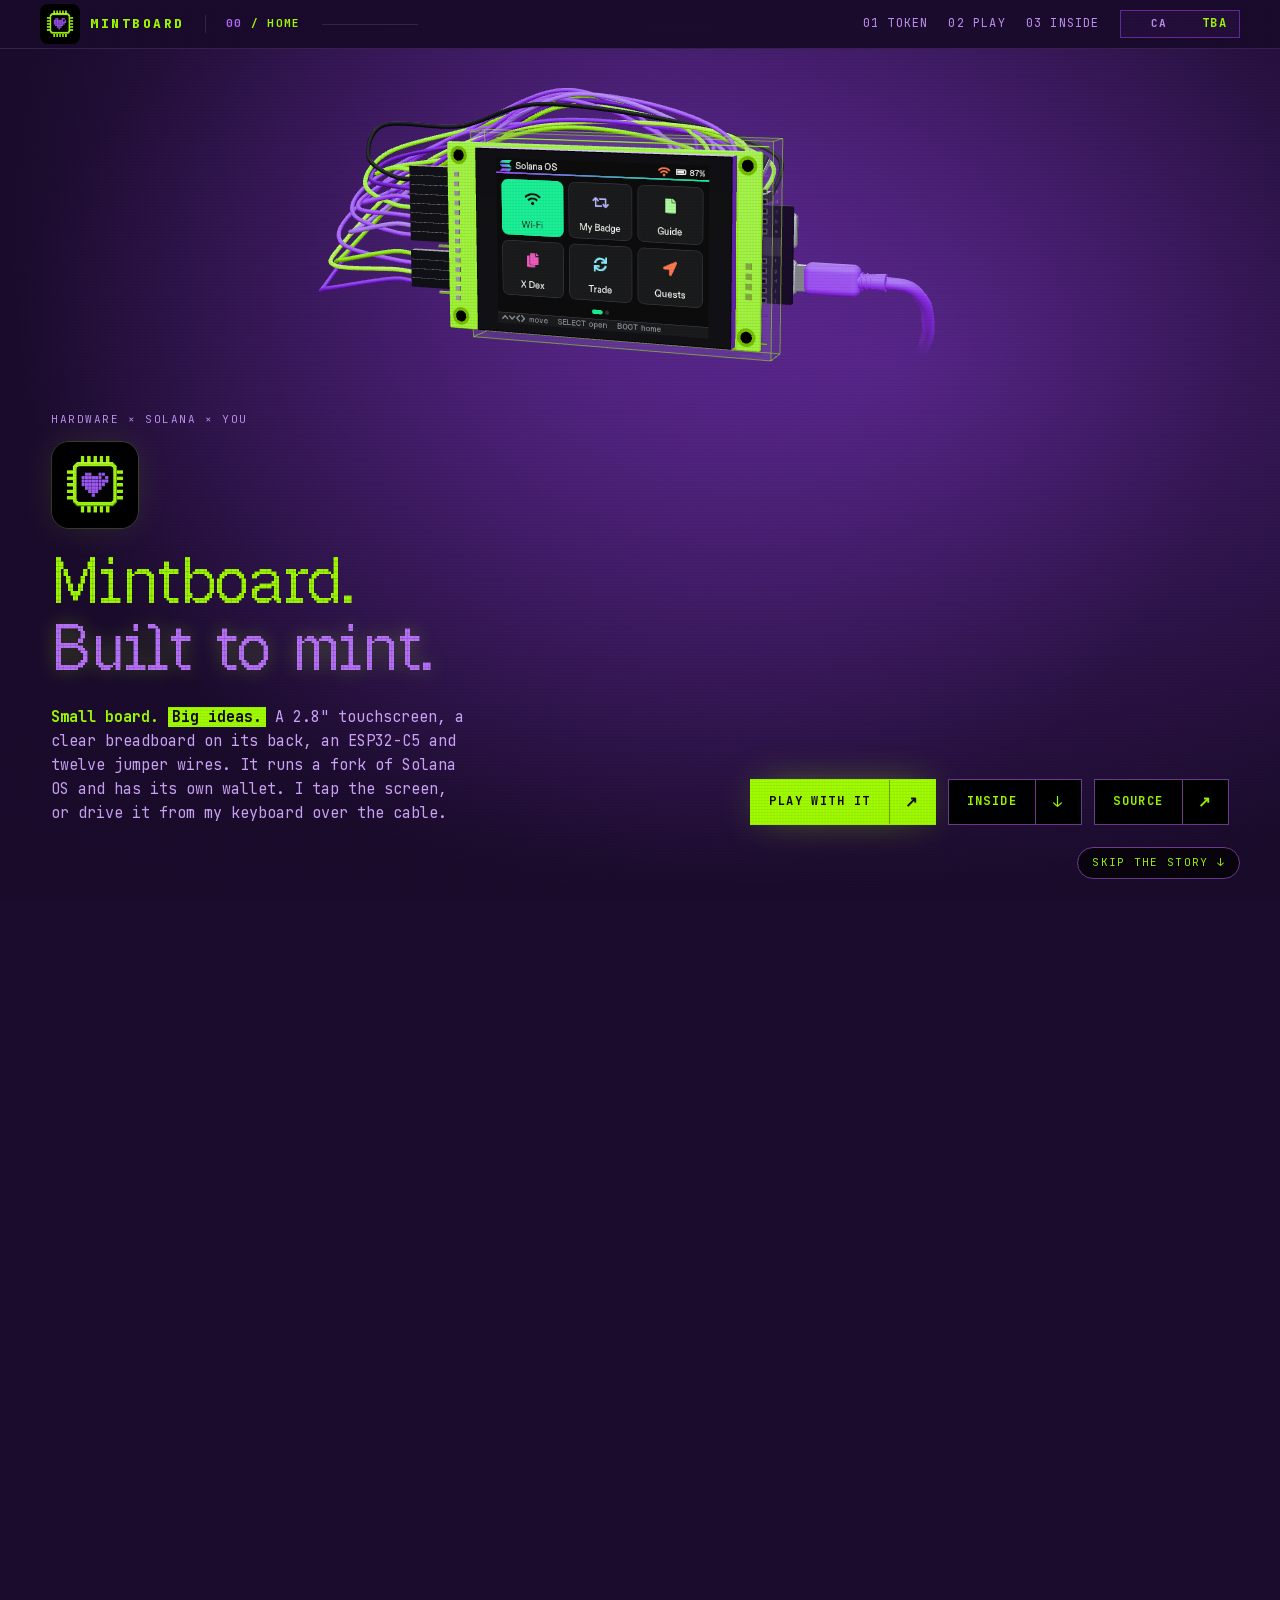
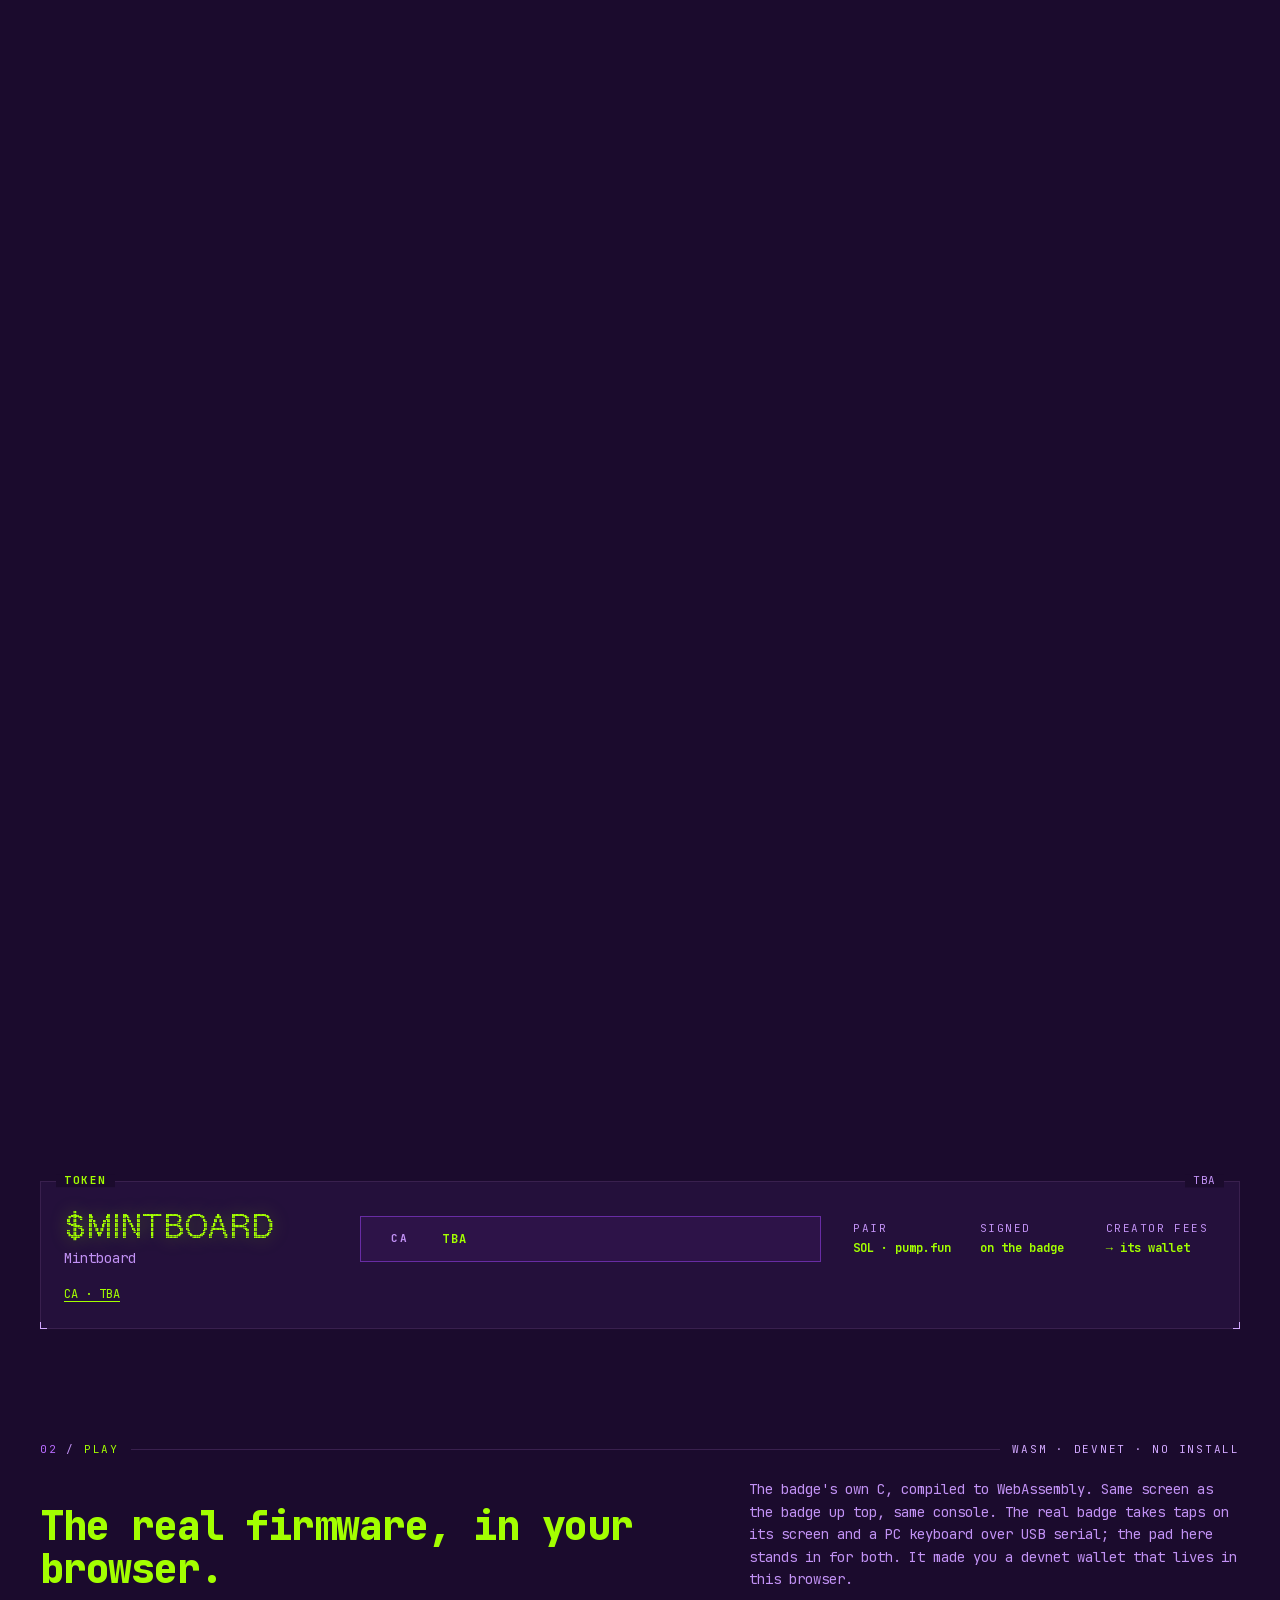
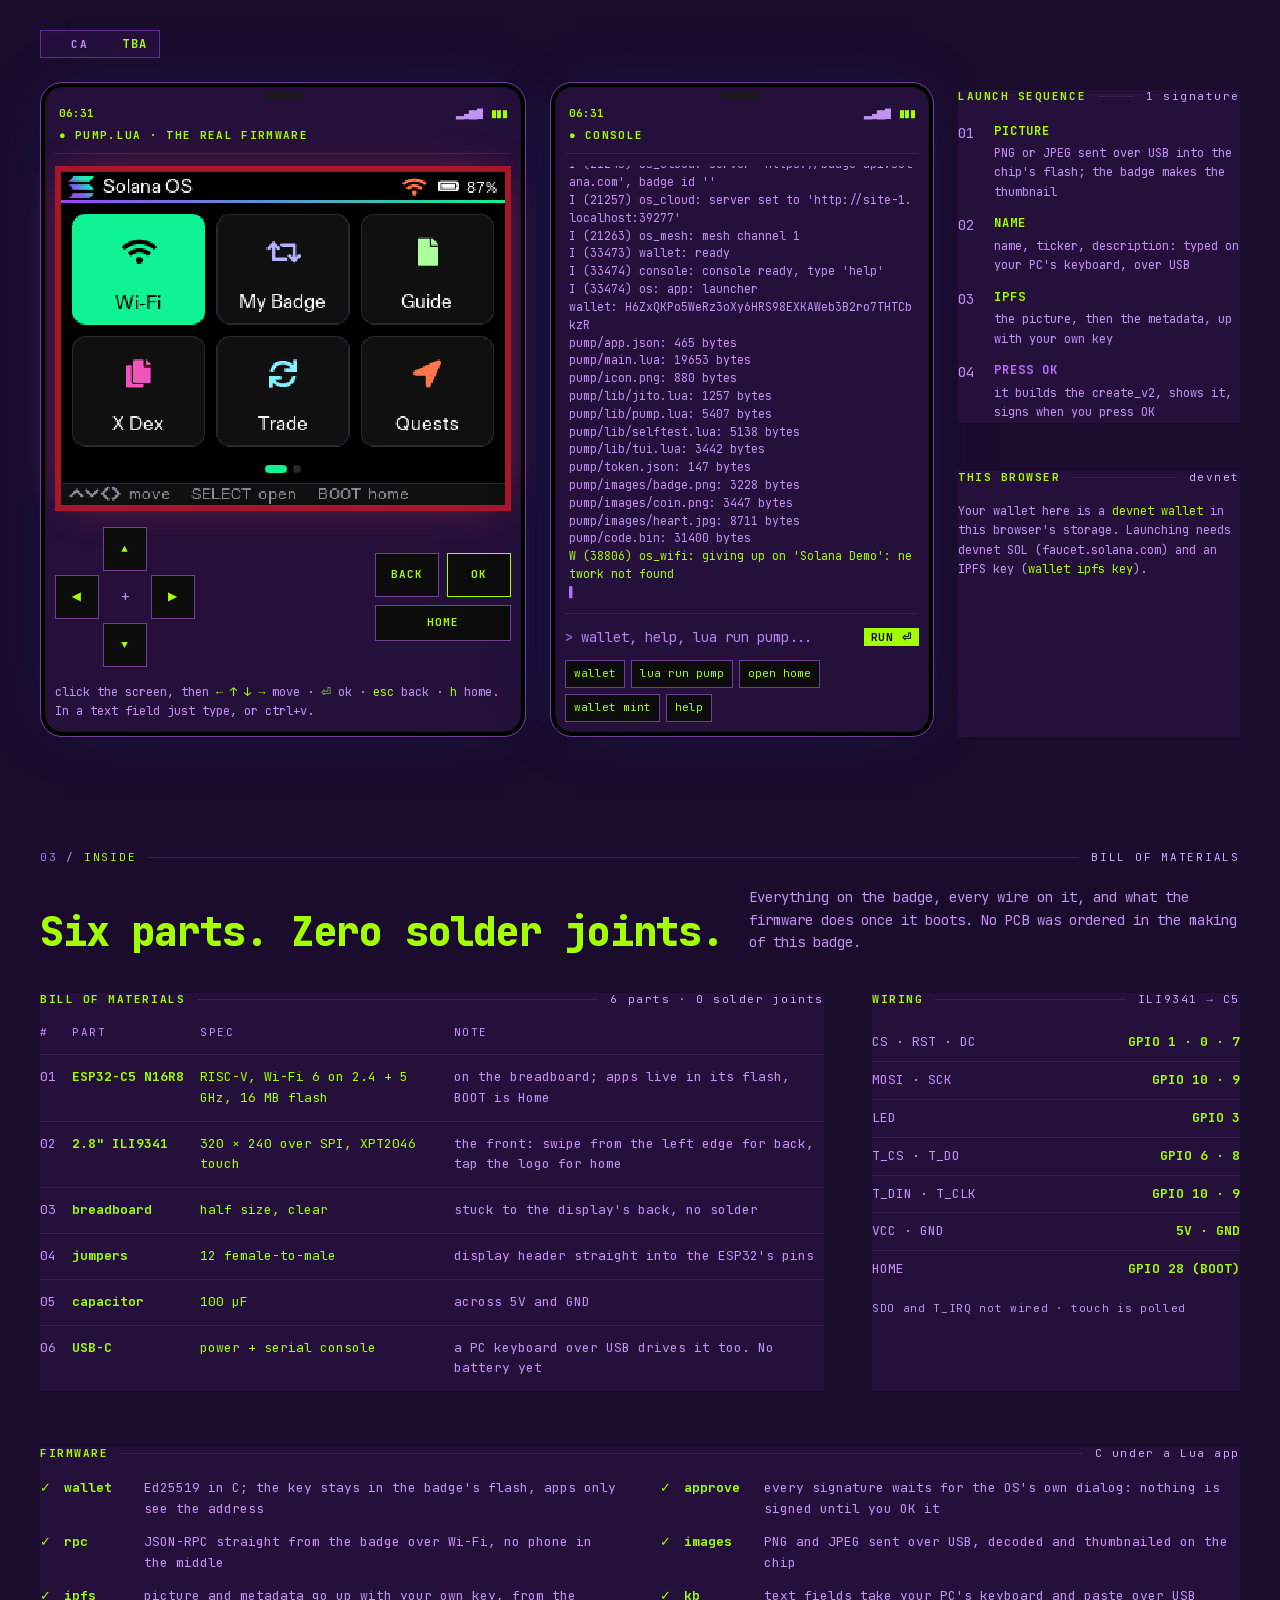
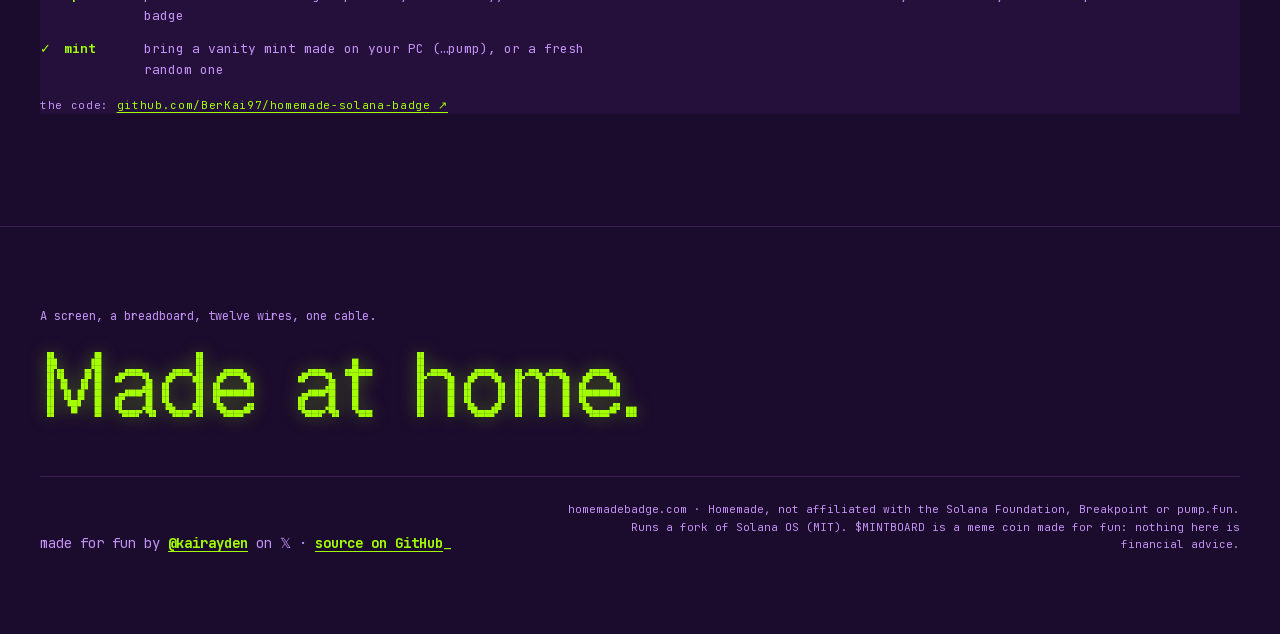
==== commit cf67bb96: "Fix hero bounds, strengthen violet background, and version Mintboard UI assets" ====
--- a/index.html
+++ b/index.html
@@ -1 +1 @@
-<!DOCTYPE html><html data-dpl-id="dpl_FbtxEG6fjL9CFAcwpTuafnpFdCo2" lang="en" class="jetbrains_mono_39ed8818-module__crZsHG__variable geist_pixel_ee23c507-module__r-F5iW__variable"><head><meta charSet="utf-8"/><meta name="viewport" content="width=device-width, initial-scale=1, viewport-fit=cover"/><link rel="preload" href="./_next/static/media/051742360c26797e-s.p.1wmoa0e_blxrz.woff2?dpl=dpl_FbtxEG6fjL9CFAcwpTuafnpFdCo2" as="font" crossorigin="" type="font/woff2"/><link rel="preload" href="./_next/static/media/61a58143c2e45268.p.14th7iya-pf29.woff2?dpl=dpl_FbtxEG6fjL9CFAcwpTuafnpFdCo2" as="font" crossorigin="" type="font/woff2"/><link rel="stylesheet" href="./_next/static/chunks/0dt62afv3hkff.css?dpl=dpl_FbtxEG6fjL9CFAcwpTuafnpFdCo2" data-precedence="next"/><link rel="preload" as="script" fetchPriority="low" href="./_next/static/chunks/0hk1q95nku75f.js?dpl=dpl_FbtxEG6fjL9CFAcwpTuafnpFdCo2"/><script src="./_next/static/chunks/13j278kkyyg0r.js?dpl=dpl_FbtxEG6fjL9CFAcwpTuafnpFdCo2" async=""></script><script src="./_next/static/chunks/08ze1lqk82gu5.js?dpl=dpl_FbtxEG6fjL9CFAcwpTuafnpFdCo2" async=""></script><script src="./_next/static/chunks/turbopack-07graka23mksq.js?dpl=dpl_FbtxEG6fjL9CFAcwpTuafnpFdCo2" async=""></script><script src="./_next/static/chunks/2q0p-cwe362xn.js?dpl=dpl_FbtxEG6fjL9CFAcwpTuafnpFdCo2" async="" crossorigin=""></script><script src="./_next/static/chunks/1w53z2ftp1lkh.js?dpl=dpl_FbtxEG6fjL9CFAcwpTuafnpFdCo2" async="" crossorigin=""></script><script src="./_next/static/chunks/3ll42kkohb-3t.js?dpl=dpl_FbtxEG6fjL9CFAcwpTuafnpFdCo2" async="" crossorigin=""></script><meta name="next-size-adjust" content=""/><meta name="theme-color" content="#000000"/><meta name="color-scheme" content="dark"/><title>Mintboard · Built to mint.</title><meta name="description" content="Mintboard brings Solana to a compact board: a 2.8&quot; screen, a clear breadboard, an ESP32-C5 and its own wallet. It launches a pump.fun coin from its own screen. Try the real firmware in your browser."/><meta name="application-name" content="Mintboard"/><meta property="og:title" content="Mintboard · Built to mint."/><meta property="og:description" content="Mintboard brings Solana to a compact board: a 2.8&quot; screen, a clear breadboard, an ESP32-C5 and its own wallet. It launches a pump.fun coin from its own screen. Try the real firmware in your browser."/><meta property="og:url" content="https://ghostxrun.github.io/Mintboard/"/><meta property="og:site_name" content="Mintboard"/><meta property="og:image" content="https://ghostxrun.github.io/Mintboard/mintboard-logo.png"/><meta property="og:image:type" content="image/png"/><meta property="og:image:width" content="1254"/><meta property="og:image:height" content="1254"/><meta property="og:image:alt" content="Mintboard: a lime chip with a purple pixel heart."/><meta property="og:type" content="website"/><meta name="twitter:card" content="summary_large_image"/><meta name="twitter:creator" content="@kairayden"/><meta name="twitter:title" content="Mintboard · Built to mint."/><meta name="twitter:description" content="Mintboard brings Solana to a compact board: a 2.8&quot; screen, a clear breadboard, an ESP32-C5 and its own wallet. It launches a pump.fun coin from its own screen. Try the real firmware in your browser."/><meta name="twitter:image" content="https://ghostxrun.github.io/Mintboard/mintboard-logo.png"/><meta name="twitter:image:alt" content="Mintboard: a lime chip with a purple pixel heart."/><meta name="twitter:image:type" content="image/png"/><meta name="twitter:image:width" content="1254"/><meta name="twitter:image:height" content="1254"/><link rel="icon" href="./mintboard-logo.png?v=mintboard-1" sizes="any" type="image/png"/><link rel="icon" href="./mintboard-logo.png?v=mintboard-1" sizes="16x16" type="image/png"/><link rel="icon" href="./mintboard-logo.png?v=mintboard-1" sizes="32x32" type="image/png"/><link rel="icon" href="./mintboard-logo.png?v=mintboard-1" sizes="48x48" type="image/png"/><link rel="apple-touch-icon" href="./mintboard-logo.png?v=mintboard-1" sizes="180x180" type="image/png"/><script>document.documentElement.setAttribute('data-js','')</script><script src="./_next/static/chunks/0c0hxoamwjsbw.js?dpl=dpl_FbtxEG6fjL9CFAcwpTuafnpFdCo2" noModule=""></script></head><body class="min-h-screen antialiased"><div hidden=""><!--$--><!--/$--></div><header class="sticky top-0 z-40 border-b border-line bg-black/85 pt-[env(safe-area-inset-top)] backdrop-blur-md"><div class="wrap flex h-12 items-center gap-5"><a href="#top" class="rgb-hover flex shrink-0 items-center gap-2.5 font-extrabold tracking-[0.18em]"><img src="./mintboard-logo.png" alt="" width="40" height="40" class="mintboard-nav-logo"/><span class="text-[13px] whitespace-nowrap">MINTBOARD</span></a><div class="hidden items-center gap-3 border-l border-line pl-5 sm:flex"><span class="w-[84px] text-[11px] font-bold tracking-[0.12em] whitespace-nowrap"><span class="text-acc2">00</span> / HOME</span><span class="relative h-px w-16 bg-line lg:w-24" aria-hidden="true"><span class="absolute inset-0 origin-left bg-acc" style="transform:scaleX(0)"></span></span></div><p class="hidden min-w-0 truncate text-[11px] tracking-[0.08em] text-dim2 2xl:block">esp32-c5 · ili9341 · solana os fork · $<!-- -->MINTBOARD<!-- --> ·<!-- --> <!-- -->CA TBA</p><nav class="ml-auto flex min-w-0 items-center gap-5 text-[12px]"><a href="#token" class="rgb-hover hidden tracking-[0.1em] text-dim uppercase hover:text-acc md:inline"><span class="text-dim2">01</span> <!-- -->token</a><a href="#play" class="rgb-hover hidden tracking-[0.1em] text-dim uppercase hover:text-acc md:inline"><span class="text-dim2">02</span> <!-- -->play</a><a href="#inside" class="rgb-hover hidden tracking-[0.1em] text-dim uppercase hover:text-acc md:inline"><span class="text-dim2">03</span> <!-- -->inside</a><div class="mintboard-ca cta h-7 text-[12px]" aria-label="Contract address: TBA"><span class="label">CA</span><span class="text-acc font-bold">TBA</span></div></nav></div></header><main><section id="top" data-section="00 / HOME" class="story"><div class="story-stage"><div class="absolute inset-0" data-emu="true"></div><div class="hud-layer pointer-events-none absolute inset-0" aria-hidden="true"><div class="hud-pt"><i class="hud-sq"></i><svg class="hud-lead" width="1" height="1"><line x1="0" y1="0" x2="-30" y2="-36"></line></svg><div class="hud-lab" data-left="1" style="left:-30px;top:-36px">ILI9341 · 320×240</div></div><div class="hud-pt"><i class="hud-sq"></i><svg class="hud-lead" width="1" height="1"><line x1="0" y1="0" x2="46" y2="-56"></line></svg><div class="hud-lab" style="left:46px;top:-56px">ESP32-C5</div></div><div class="hud-pt"><i class="hud-sq"></i><svg class="hud-lead" width="1" height="1"><line x1="0" y1="0" x2="-44" y2="56"></line></svg><div class="hud-lab" data-left="1" style="left:-44px;top:56px">BOOT = HOME</div></div><div class="hud-pt"><i class="hud-sq"></i><svg class="hud-lead" width="1" height="1"><line x1="0" y1="0" x2="-40" y2="-60"></line></svg><div class="hud-lab" data-left="1" style="left:-40px;top:-60px">USB-C · POWER</div></div><div class="hud-pt" data-minor="1"><i class="hud-sq"></i><svg class="hud-lead" width="1" height="1"><line x1="0" y1="0" x2="-40" y2="56"></line></svg><div class="hud-lab" data-left="1" style="left:-40px;top:56px">CLEAR BREADBOARD</div></div><div class="hud-pt"><i class="hud-sq"></i><svg class="hud-lead" width="1" height="1"><line x1="0" y1="0" x2="-24" y2="-54"></line></svg><div class="hud-lab" data-left="1" style="left:-24px;top:-54px">ILI9341 · 2.8&quot; · SPI</div></div><div class="hud-pt"><i class="hud-sq"></i><svg class="hud-lead" width="1" height="1"><line x1="0" y1="0" x2="-30" y2="62"></line></svg><div class="hud-lab" data-left="1" style="left:-30px;top:62px">CLEAR BREADBOARD · NO SOLDER</div></div><div class="hud-pt"><i class="hud-sq"></i><svg class="hud-lead" width="1" height="1"><line x1="0" y1="0" x2="26" y2="74"></line></svg><div class="hud-lab" style="left:26px;top:74px">ESP32-C5 · RISC-V</div></div><div class="hud-pt" data-minor="1"><i class="hud-sq"></i><svg class="hud-lead" width="1" height="1"><line x1="0" y1="0" x2="44" y2="-34"></line></svg><div class="hud-lab" style="left:44px;top:-34px">USB-C · POWER + SERIAL</div></div><div class="hud-pt"><i class="hud-sq"></i><svg class="hud-lead" width="1" height="1"><line x1="0" y1="0" x2="30" y2="-56"></line></svg><div class="hud-lab" style="left:30px;top:-56px">12 JUMPERS</div></div></div><div class="beat beat-home" data-from="-1" data-to="0.32"><p class="label">HARDWARE × SOLANA × YOU</p><h1 class="font-pixel mt-3 text-[clamp(44px,6.4vw,104px)] leading-[0.92] tracking-[-0.02em]"><img src="./mintboard-logo.png" alt="Mintboard" width="88" height="88" class="mintboard-hero-logo"/><span class="glitch block" data-text="Mintboard." data-glitch-auto="true">Mintboard.</span><span class="glitch glow block text-acc sm:pl-[1.6em]" data-text="Built to mint." data-glitch-auto="true">Built to mint.</span></h1><div class="mt-6 flex flex-col gap-5 sm:flex-row sm:items-end sm:justify-between"><p class="max-w-[46ch] text-dim"><span class="font-bold text-fg">Small board. <span class="bg-acc px-1 text-black">Big ideas.</span></span> <!-- -->A 2.8&quot; touchscreen, a clear breadboard on its back, an ESP32-C5 and twelve jumper wires. It runs a fork of Solana OS and has its own wallet. I tap the screen, or drive it from my keyboard over the cable.</p><div class="pointer-events-auto flex flex-wrap gap-3"><a href="#play" class="cta cta-pri"><span>Play with it</span><span class="cta-ar">↗</span></a><a href="#inside" class="cta"><span>Inside</span><span class="cta-ar">↓</span></a><a href="https://github.com/BerKai97/homemade-solana-badge" target="_blank" rel="noreferrer" class="cta"><span>Source</span><span class="cta-ar">↗</span></a></div></div></div><div class="beat beat-side" data-from="0.34" data-to="0.6799999999999999"><p class="label"><span class="text-acc2">exploded view</span></p><h2 class="font-pixel mt-3 text-[clamp(36px,4.4vw,72px)] leading-[0.95]"><span class="glitch block" data-text="Taken apart.">Taken apart.</span><span class="glitch block text-acc glow" data-text="Nothing soldered.">Nothing soldered.</span></h2><p class="mt-5 max-w-[38ch] text-dim">A lime 2.8&quot; ILI9341 in front. A half-size clear breadboard on its back. An ESP32-C5 on top. Twelve jumper wires and one USB-C cable.</p></div><div class="beat beat-free" data-from="0.7" data-to="2"><p class="label"><span class="text-acc2">live</span> · the screen is the real firmware</p><h2 class="font-pixel mt-3 text-[clamp(36px,4.4vw,72px)] leading-[0.95]"><span class="glitch block" data-text="The screen">The screen</span><span class="glitch block text-acc glow" data-text="is live.">is live.</span></h2><p class="mt-4 max-w-[38ch] text-dim">It runs the real firmware. Click the screen, then use your arrow keys, Enter and Esc, the way I drive mine over serial. Drag to turn it. Or play with it flat, below.</p><div class="pointer-events-auto mt-6 flex flex-wrap gap-3"><a href="#play" class="cta cta-pri"><span>Play with it</span><span class="cta-ar">↗</span></a><a href="#token" class="cta"><span>CA · TBA</span><span class="cta-ar">↓</span></a></div></div><div class="beat beat-views" data-from="0.7" data-to="2"><div class="seg pointer-events-auto" role="group" aria-label="View"><button type="button" aria-pressed="true" class="uppercase">front</button><button type="button" aria-pressed="false" class="uppercase">back</button><button type="button" aria-pressed="false" class="uppercase">side</button><button type="button" aria-pressed="false" class="uppercase">explode<span class="ml-1.5 hidden opacity-60 sm:inline">E</span></button></div></div><div class="beat pill-wrap pill-right" data-from="-1" data-to="0.6799999999999999"><button type="button" class="pill pointer-events-auto">Skip the story <span class="text-acc">↓</span></button></div></div></section><div id="token" data-section="01 / TOKEN" class="wrap scroll-mt-24 pt-16 sm:pt-20"><section data-reveal="true" class="box "><h3 class="box-t" data-scramble="true">TOKEN</h3><span class="box-n">TBA</span><div class="grid items-center gap-5 lg:grid-cols-12 lg:gap-8"><div class="flex flex-wrap items-baseline gap-x-3 gap-y-1 lg:col-span-3"><span class="font-pixel glow text-[28px] leading-none text-acc sm:text-[34px] lg:max-xl:text-[28px]">$<!-- -->MINTBOARD</span><span class="text-dim">Mintboard</span></div><div class="min-w-0 lg:col-span-5"><div class="mintboard-ca cta h-[46px] w-full" aria-label="Contract address: TBA"><span class="label">CA</span><span class="text-acc font-bold">TBA</span></div></div><dl class="grid grid-cols-3 gap-4 lg:col-span-4"><div><dt class="label">pair</dt><dd class="mt-0.5 text-[12px] font-bold">SOL · pump.fun</dd></div><div><dt class="label">signed</dt><dd class="mt-0.5 text-[12px] font-bold">on the badge</dd></div><div><dt class="label">creator fees</dt><dd class="mt-0.5 text-[12px] font-bold">→ its wallet</dd></div></dl></div><a href="#token" target="_blank" rel="noreferrer" class="link mt-4 inline-block text-[12px]">CA · TBA</a></section></div><section id="play" data-section="02 / PLAY" class="wrap pt-20 sm:pt-28"><header class="mb-8 sm:mb-10"><div class="sec-rule rv"><span><span class="text-acc2">02</span> <span class="text-dim2">/</span> <span class="text-fg" data-scramble="true">PLAY</span></span><i></i><span class="hidden sm:inline">wasm · devnet · no install</span></div><div class="mt-5 grid gap-4 lg:grid-cols-12 lg:items-end"><h2 class="glitch glitch-hover rv text-[28px] leading-[1.08] font-extrabold tracking-[-0.03em] sm:text-[40px] lg:col-span-7" data-text="The real firmware, in your browser." style="--d:.08s">The real firmware, in your browser.</h2><div class="rv max-w-xl text-dim lg:col-span-5 lg:justify-self-end" style="--d:.16s">The badge&#x27;s own C, compiled to WebAssembly. Same screen as the badge up top, same console. The real badge takes taps on its screen and a PC keyboard over USB serial; the pad here stands in for both. It made you a devnet wallet that lives in this browser.</div></div></header><div class="mb-6 flex"><div class="mintboard-ca cta h-7 text-[12px]" aria-label="Contract address: TBA"><span class="label">CA</span><span class="text-acc font-bold">TBA</span></div></div><div class="grid grid-cols-1 gap-6 lg:grid-cols-12"><div class="device rv flex flex-col lg:col-span-5"><div class="mx-auto mb-1.5 h-1.5 w-10 rounded-full bg-[#1a1a1a]"></div><div class="flex items-center justify-between px-1 text-[11px] font-bold"><span>--:--</span><span class="flex items-center gap-2 text-[10px] tracking-tighter"><span class="text-dim">▂▄▆█</span><span class="text-grn">▮▮▮</span></span></div><div class="mb-3 flex items-center gap-2 border-b border-line px-1 pt-1 pb-2 text-[11px] font-bold tracking-[0.12em] uppercase"><span class="text-grn">●</span> <!-- -->pump.lua · the real firmware</div><div data-emu="true" class="flex flex-col gap-4"><div class="border-[6px] border-[#a8162a] bg-black shadow-[0_0_40px_-12px_rgba(255,59,59,0.45)]"><div class="aspect-[4/3]"></div></div><div class="flex items-center justify-between gap-3"><div class="grid grid-cols-3 grid-rows-3 gap-1"><span></span><button type="button" aria-label="up" class="key text-[11px] tracking-[0.1em] h-11 w-11">▲</button><span></span><button type="button" aria-label="left" class="key text-[11px] tracking-[0.1em] h-11 w-11">◀</button><span class="grid place-items-center text-dim2">+</span><button type="button" aria-label="right" class="key text-[11px] tracking-[0.1em] h-11 w-11">▶</button><span></span><button type="button" aria-label="down" class="key text-[11px] tracking-[0.1em] h-11 w-11">▼</button><span></span></div><div class="flex flex-col items-end gap-2"><div class="flex gap-2"><button type="button" aria-label="back" class="key text-[11px] tracking-[0.1em] h-11 w-16">BACK</button><button type="button" aria-label="select" class="key text-[11px] tracking-[0.1em] h-11 w-16 !border-grn !text-grn">OK</button></div><button type="button" aria-label="home" class="key text-[11px] tracking-[0.1em] h-9 w-[8.5rem]">HOME</button></div></div><p class="text-[12px] leading-relaxed text-dim">click the screen, then <span class="text-fg">← ↑ ↓ →</span> move · <span class="text-fg">⏎</span> ok ·<!-- --> <span class="text-fg">esc</span> back · <span class="text-fg">h</span> home. In a text field just type, or ctrl+v.</p></div></div><div class="device rv flex flex-col lg:col-span-4"><div class="mx-auto mb-1.5 h-1.5 w-10 rounded-full bg-[#1a1a1a]"></div><div class="flex items-center justify-between px-1 text-[11px] font-bold"><span>--:--</span><span class="flex items-center gap-2 text-[10px] tracking-tighter"><span class="text-dim">▂▄▆█</span><span class="text-grn">▮▮▮</span></span></div><div class="mb-3 flex items-center gap-2 border-b border-line px-1 pt-1 pb-2 text-[11px] font-bold tracking-[0.12em] uppercase"><span class="text-acc">●</span> <!-- -->console</div><div class="h-[340px] overflow-auto px-1 text-[11.5px] leading-[1.55] break-all whitespace-pre-wrap lg:h-auto lg:flex-1 lg:basis-0"><span class="blink text-acc2">▌</span></div><form class="mt-3 flex items-center gap-2 border-t border-line pt-3"><span class="text-acc2">&gt;</span><input placeholder="wallet, help, lua run pump..." aria-label="Console line" autoComplete="off" spellCheck="false" class="min-w-0 flex-1 bg-transparent text-fg outline-none placeholder:text-dim2" value=""/><button class="tag bg-acc">RUN ⏎</button></form><div class="mt-3 flex flex-wrap gap-1.5"><button type="button" class="key px-2 py-1 text-[11px] font-normal">wallet</button><button type="button" class="key px-2 py-1 text-[11px] font-normal">lua run pump</button><button type="button" class="key px-2 py-1 text-[11px] font-normal">open home</button><button type="button" class="key px-2 py-1 text-[11px] font-normal">wallet mint</button><button type="button" class="key px-2 py-1 text-[11px] font-normal">help</button></div></div><div class="flex min-w-0 flex-col gap-12 lg:col-span-3 lg:pt-2"><section data-reveal="true" class="panel "><div class="panel-h"><h3 data-scramble="true">LAUNCH SEQUENCE</h3><i></i><span>1 signature</span></div><ol class="flex flex-col gap-3"><li class="grid grid-cols-[1.75rem_1fr] gap-x-2"><span class="text-dim2">01</span><span class="font-bold uppercase tracking-[0.08em] text-[12px] text-acc">picture</span><span></span><span class="text-[12px] leading-relaxed text-dim">PNG or JPEG sent over USB into the chip&#x27;s flash; the badge makes the thumbnail</span></li><li class="grid grid-cols-[1.75rem_1fr] gap-x-2"><span class="text-dim2">02</span><span class="font-bold uppercase tracking-[0.08em] text-[12px] text-acc">name</span><span></span><span class="text-[12px] leading-relaxed text-dim">name, ticker, description: typed on your PC&#x27;s keyboard, over USB</span></li><li class="grid grid-cols-[1.75rem_1fr] gap-x-2"><span class="text-dim2">03</span><span class="font-bold uppercase tracking-[0.08em] text-[12px] text-acc">ipfs</span><span></span><span class="text-[12px] leading-relaxed text-dim">the picture, then the metadata, up with your own key</span></li><li class="grid grid-cols-[1.75rem_1fr] gap-x-2"><span class="text-dim2">04</span><span class="font-bold uppercase tracking-[0.08em] text-[12px] text-acc2">press ok</span><span></span><span class="text-[12px] leading-relaxed text-dim">it builds the create_v2, shows it, signs when you press OK</span></li></ol></section><section data-reveal="true" class="panel flex-1"><div class="panel-h"><h3 data-scramble="true">THIS BROWSER</h3><i></i><span>devnet</span></div><p class="text-[12px] leading-relaxed text-dim">Your wallet here is a <span class="text-fg">devnet wallet</span> in this browser&#x27;s storage. Launching needs devnet SOL (faucet.solana.com) and an IPFS key (<span class="text-acc">wallet ipfs key</span>).</p></section></div></div></section><section id="inside" data-section="03 / INSIDE" class="wrap py-20 sm:py-28"><header class="mb-8 sm:mb-10"><div class="sec-rule rv"><span><span class="text-acc2">03</span> <span class="text-dim2">/</span> <span class="text-fg" data-scramble="true">INSIDE</span></span><i></i><span class="hidden sm:inline">bill of materials</span></div><div class="mt-5 grid gap-4 lg:grid-cols-12 lg:items-end"><h2 class="glitch glitch-hover rv text-[28px] leading-[1.08] font-extrabold tracking-[-0.03em] sm:text-[40px] lg:col-span-7" data-text="Six parts. Zero solder joints." style="--d:.08s">Six parts. Zero solder joints.</h2><div class="rv max-w-xl text-dim lg:col-span-5 lg:justify-self-end" style="--d:.16s">Everything on the badge, every wire on it, and what the firmware does once it boots. No PCB was ordered in the making of this badge.</div></div></header><div class="grid grid-cols-1 gap-x-12 gap-y-14 lg:grid-cols-12"><section data-reveal="true" class="panel lg:col-span-8"><div class="panel-h"><h3 data-scramble="true">BILL OF MATERIALS</h3><i></i><span>6 parts · 0 solder joints</span></div><ol class="flex flex-col sm:hidden"><li class="border-t border-line py-3 first:border-0 first:pt-0"><p class="flex gap-3"><span class="text-dim2">01</span><span class="font-bold text-acc">ESP32-C5 N16R8</span></p><p class="mt-1 pl-8 text-[13px]">RISC-V, Wi-Fi 6 on 2.4 + 5 GHz, 16 MB flash</p><p class="pl-8 text-[13px] text-dim">on the breadboard; apps live in its flash, BOOT is Home</p></li><li class="border-t border-line py-3 first:border-0 first:pt-0"><p class="flex gap-3"><span class="text-dim2">02</span><span class="font-bold text-acc">2.8&quot; ILI9341</span></p><p class="mt-1 pl-8 text-[13px]">320 × 240 over SPI, XPT2046 touch</p><p class="pl-8 text-[13px] text-dim">the front: swipe from the left edge for back, tap the logo for home</p></li><li class="border-t border-line py-3 first:border-0 first:pt-0"><p class="flex gap-3"><span class="text-dim2">03</span><span class="font-bold text-acc">breadboard</span></p><p class="mt-1 pl-8 text-[13px]">half size, clear</p><p class="pl-8 text-[13px] text-dim">stuck to the display&#x27;s back, no solder</p></li><li class="border-t border-line py-3 first:border-0 first:pt-0"><p class="flex gap-3"><span class="text-dim2">04</span><span class="font-bold text-acc">jumpers</span></p><p class="mt-1 pl-8 text-[13px]">12 female-to-male</p><p class="pl-8 text-[13px] text-dim">display header straight into the ESP32&#x27;s pins</p></li><li class="border-t border-line py-3 first:border-0 first:pt-0"><p class="flex gap-3"><span class="text-dim2">05</span><span class="font-bold text-acc">capacitor</span></p><p class="mt-1 pl-8 text-[13px]">100 µF</p><p class="pl-8 text-[13px] text-dim">across 5V and GND</p></li><li class="border-t border-line py-3 first:border-0 first:pt-0"><p class="flex gap-3"><span class="text-dim2">06</span><span class="font-bold text-acc">USB-C</span></p><p class="mt-1 pl-8 text-[13px]">power + serial console</p><p class="pl-8 text-[13px] text-dim">a PC keyboard over USB drives it too. No battery yet</p></li></ol><div class="hidden sm:block"><table class="w-full text-left text-[13px]"><thead><tr class="label"><th class="pb-3 font-normal">#</th><th class="pb-3 font-normal">part</th><th class="pb-3 font-normal">spec</th><th class="pb-3 font-normal">note</th></tr></thead><tbody><tr class="border-t border-line"><td class="py-3 pr-4 align-top text-dim2">01</td><td class="py-3 pr-4 align-top font-bold whitespace-nowrap text-acc">ESP32-C5 N16R8</td><td class="py-3 pr-4 align-top">RISC-V, Wi-Fi 6 on 2.4 + 5 GHz, 16 MB flash</td><td class="py-3 align-top text-dim">on the breadboard; apps live in its flash, BOOT is Home</td></tr><tr class="border-t border-line"><td class="py-3 pr-4 align-top text-dim2">02</td><td class="py-3 pr-4 align-top font-bold whitespace-nowrap text-acc">2.8&quot; ILI9341</td><td class="py-3 pr-4 align-top">320 × 240 over SPI, XPT2046 touch</td><td class="py-3 align-top text-dim">the front: swipe from the left edge for back, tap the logo for home</td></tr><tr class="border-t border-line"><td class="py-3 pr-4 align-top text-dim2">03</td><td class="py-3 pr-4 align-top font-bold whitespace-nowrap text-acc">breadboard</td><td class="py-3 pr-4 align-top">half size, clear</td><td class="py-3 align-top text-dim">stuck to the display&#x27;s back, no solder</td></tr><tr class="border-t border-line"><td class="py-3 pr-4 align-top text-dim2">04</td><td class="py-3 pr-4 align-top font-bold whitespace-nowrap text-acc">jumpers</td><td class="py-3 pr-4 align-top">12 female-to-male</td><td class="py-3 align-top text-dim">display header straight into the ESP32&#x27;s pins</td></tr><tr class="border-t border-line"><td class="py-3 pr-4 align-top text-dim2">05</td><td class="py-3 pr-4 align-top font-bold whitespace-nowrap text-acc">capacitor</td><td class="py-3 pr-4 align-top">100 µF</td><td class="py-3 align-top text-dim">across 5V and GND</td></tr><tr class="border-t border-line"><td class="py-3 pr-4 align-top text-dim2">06</td><td class="py-3 pr-4 align-top font-bold whitespace-nowrap text-acc">USB-C</td><td class="py-3 pr-4 align-top">power + serial console</td><td class="py-3 align-top text-dim">a PC keyboard over USB drives it too. No battery yet</td></tr></tbody></table></div></section><section data-reveal="true" class="panel lg:col-span-4"><div class="panel-h"><h3 data-scramble="true">WIRING</h3><i></i><span>ILI9341 → C5</span></div><table class="w-full text-[13px]"><tbody><tr class="border-b border-line last:border-0"><td class="py-2 text-dim">CS · RST · DC</td><td class="py-2 text-right font-bold text-acc">GPIO 1 · 0 · 7</td></tr><tr class="border-b border-line last:border-0"><td class="py-2 text-dim">MOSI · SCK</td><td class="py-2 text-right font-bold text-acc">GPIO 10 · 9</td></tr><tr class="border-b border-line last:border-0"><td class="py-2 text-dim">LED</td><td class="py-2 text-right font-bold text-acc">GPIO 3</td></tr><tr class="border-b border-line last:border-0"><td class="py-2 text-dim">T_CS · T_DO</td><td class="py-2 text-right font-bold text-acc">GPIO 6 · 8</td></tr><tr class="border-b border-line last:border-0"><td class="py-2 text-dim">T_DIN · T_CLK</td><td class="py-2 text-right font-bold text-acc">GPIO 10 · 9</td></tr><tr class="border-b border-line last:border-0"><td class="py-2 text-dim">VCC · GND</td><td class="py-2 text-right font-bold text-acc">5V · GND</td></tr><tr class="border-b border-line last:border-0"><td class="py-2 text-dim">HOME</td><td class="py-2 text-right font-bold text-acc">GPIO 28 (BOOT)</td></tr></tbody></table><p class="mt-3 text-[11px] tracking-[0.06em] text-dim2">SDO and T_IRQ not wired · touch is polled</p></section><section data-reveal="true" class="panel lg:col-span-12"><div class="panel-h"><h3 data-scramble="true">FIRMWARE</h3><i></i><span>C under a Lua app</span></div><ul class="grid gap-x-10 gap-y-3 md:grid-cols-2"><li class="grid grid-cols-[1rem_4.5rem_1fr] gap-2 text-[13px]"><span class="text-grn">✓</span><span class="font-bold text-acc">wallet</span><span class="text-dim">Ed25519 in C; the key stays in the badge&#x27;s flash, apps only see the address</span></li><li class="grid grid-cols-[1rem_4.5rem_1fr] gap-2 text-[13px]"><span class="text-grn">✓</span><span class="font-bold text-acc">approve</span><span class="text-dim">every signature waits for the OS&#x27;s own dialog: nothing is signed until you OK it</span></li><li class="grid grid-cols-[1rem_4.5rem_1fr] gap-2 text-[13px]"><span class="text-grn">✓</span><span class="font-bold text-acc">rpc</span><span class="text-dim">JSON-RPC straight from the badge over Wi-Fi, no phone in the middle</span></li><li class="grid grid-cols-[1rem_4.5rem_1fr] gap-2 text-[13px]"><span class="text-grn">✓</span><span class="font-bold text-acc">images</span><span class="text-dim">PNG and JPEG sent over USB, decoded and thumbnailed on the chip</span></li><li class="grid grid-cols-[1rem_4.5rem_1fr] gap-2 text-[13px]"><span class="text-grn">✓</span><span class="font-bold text-acc">ipfs</span><span class="text-dim">picture and metadata go up with your own key, from the badge</span></li><li class="grid grid-cols-[1rem_4.5rem_1fr] gap-2 text-[13px]"><span class="text-grn">✓</span><span class="font-bold text-acc">kb</span><span class="text-dim">text fields take your PC&#x27;s keyboard and paste over USB</span></li><li class="grid grid-cols-[1rem_4.5rem_1fr] gap-2 text-[13px]"><span class="text-grn">✓</span><span class="font-bold text-acc">mint</span><span class="text-dim">bring a vanity mint made on your PC (…pump), or a fresh random one</span></li></ul><p class="mt-4 text-[11px] tracking-[0.06em] text-dim2">the code:<!-- --> <a href="https://github.com/BerKai97/homemade-solana-badge" target="_blank" rel="noreferrer" class="link">github.com/BerKai97/homemade-solana-badge<!-- --> ↗</a></p></section></div></section></main><footer class="border-t border-line"><div class="wrap py-16 sm:py-20"><p class="rv text-[12px] text-dim">A screen, a breadboard, twelve wires, one cable.</p><p class="glitch glitch-hover rv font-pixel mt-4 text-[clamp(36px,7vw,96px)] leading-[0.95] text-acc glow" data-text="Made at home.">Made at home.</p><div class="mt-12 flex flex-col gap-6 border-t border-line pt-6 sm:flex-row sm:items-end sm:justify-between"><p><span class="text-dim">made for fun by </span><a href="https://x.com/kairayden" target="_blank" rel="noreferrer" class="link font-bold">@<!-- -->kairayden</a><span class="text-dim"> on 𝕏 · </span><a href="https://github.com/BerKai97/homemade-solana-badge" target="_blank" rel="noreferrer" class="link font-bold">source on GitHub</a><span class="blink text-acc">_</span></p><p class="max-w-2xl text-[11px] leading-relaxed text-dim2 sm:text-right">homemadebadge.com · Homemade, not affiliated with the Solana Foundation, Breakpoint or pump.fun. Runs a fork of Solana OS (MIT). $<!-- -->MINTBOARD<!-- --> is a meme coin made for fun: nothing here is financial advice.</p></div></div></footer><!--$--><!--/$--><div class="tft" aria-hidden="true"><div class="tft-mask"></div><div class="tft-vig"></div><div class="tft-flick"></div></div><script src="./_next/static/chunks/0hk1q95nku75f.js?dpl=dpl_FbtxEG6fjL9CFAcwpTuafnpFdCo2" id="_R_" async=""></script><script>(self.__next_f=self.__next_f||[]).push([0])</script><script>self.__next_f.push([1,"1:\"$Sreact.fragment\"\n2:I[92987,[\"./_next/static/chunks/2q0p-cwe362xn.js?dpl=dpl_FbtxEG6fjL9CFAcwpTuafnpFdCo2\"],\"default\"]\n3:I[77003,[\"./_next/static/chunks/2q0p-cwe362xn.js?dpl=dpl_FbtxEG6fjL9CFAcwpTuafnpFdCo2\"],\"default\"]\n4:I[70196,[\"./_next/static/chunks/1w53z2ftp1lkh.js?dpl=dpl_FbtxEG6fjL9CFAcwpTuafnpFdCo2\",\"./_next/static/chunks/3ll42kkohb-3t.js?dpl=dpl_FbtxEG6fjL9CFAcwpTuafnpFdCo2\"],\"EmuBoot\"]\n5:I[95737,[\"./_next/static/chunks/1w53z2ftp1lkh.js?dpl=dpl_FbtxEG6fjL9CFAcwpTuafnpFdCo2\",\"./_next/static/chunks/3ll42kkohb-3t.js?dpl=dpl_FbtxEG6fjL9CFAcwpTuafnpFdCo2\"],\"Fx\"]\n6:I[43133,[\"./_next/static/chunks/1w53z2ftp1lkh.js?dpl=dpl_FbtxEG6fjL9CFAcwpTuafnpFdCo2\",\"./_next/static/chunks/3ll42kkohb-3t.js?dpl=dpl_FbtxEG6fjL9CFAcwpTuafnpFdCo2\"],\"StatusBar\"]\n7:I[32456,[\"./_next/static/chunks/1w53z2ftp1lkh.js?dpl=dpl_FbtxEG6fjL9CFAcwpTuafnpFdCo2\",\"./_next/static/chunks/3ll42kkohb-3t.js?dpl=dpl_FbtxEG6fjL9CFAcwpTuafnpFdCo2\"],\"Story\"]\n8:I[74158,[\"./_next/static/chunks/1w53z2ftp1lkh.js?dpl=dpl_FbtxEG6fjL9CFAcwpTuafnpFdCo2\",\"./_next/static/chunks/3ll42kkohb-3t.js?dpl=dpl_FbtxEG6fjL9CFAcwpTuafnpFdCo2\"],\"Ca\"]\n9:I[26017,[\"./_next/static/chunks/1w53z2ftp1lkh.js?dpl=dpl_FbtxEG6fjL9CFAcwpTuafnpFdCo2\",\"./_next/static/chunks/3ll42kkohb-3t.js?dpl=dpl_FbtxEG6fjL9CFAcwpTuafnpFdCo2\"],\"EmulatorPanel\"]\n12:I[24326,[],\"default\",1]\n:HL[\"./_next/static/chunks/0dt62afv3hkff.css?dpl=dpl_FbtxEG6fjL9CFAcwpTuafnpFdCo2\",\"style\"]\n:HL[\"./_next/static/media/051742360c26797e-s.p.1wmoa0e_blxrz.woff2?dpl=dpl_FbtxEG6fjL9CFAcwpTuafnpFdCo2\",\"font\",{\"crossOrigin\":\"\",\"type\":\"font/woff2\"}]\n:HL[\"./_next/static/media/61a58143c2e45268.p.14th7iya-pf29.woff2?dpl=dpl_FbtxEG6fjL9CFAcwpTuafnpFdCo2\",\"font\",{\"crossOrigin\":\"\",\"type\":\"font/woff2\"}]\n"])</script><script>self.__next_f.push([1,"0:{\"P\":null,\"c\":[\"\",\"\"],\"q\":\"\",\"i\":false,\"f\":[[[\"\",{\"children\":[\"__PAGE__\",{},\"$undefined\",\"$undefined\",4608]},\"$undefined\",\"$undefined\",4624],[[\"$\",\"$1\",\"c\",{\"children\":[[[\"$\",\"link\",\"0\",{\"rel\":\"stylesheet\",\"href\":\"./_next/static/chunks/0dt62afv3hkff.css?dpl=dpl_FbtxEG6fjL9CFAcwpTuafnpFdCo2\",\"precedence\":\"next\",\"crossOrigin\":\"$undefined\",\"nonce\":\"$undefined\"}]],[\"$\",\"html\",null,{\"lang\":\"en\",\"className\":\"jetbrains_mono_39ed8818-module__crZsHG__variable geist_pixel_ee23c507-module__r-F5iW__variable\",\"suppressHydrationWarning\":true,\"children\":[[\"$\",\"head\",null,{\"children\":[\"$\",\"script\",null,{\"dangerouslySetInnerHTML\":{\"__html\":\"document.documentElement.setAttribute('data-js','')\"}}]}],[\"$\",\"body\",null,{\"className\":\"min-h-screen antialiased\",\"children\":[[\"$\",\"$L2\",null,{\"parallelRouterKey\":\"children\",\"error\":\"$undefined\",\"errorStyles\":\"$undefined\",\"errorScripts\":\"$undefined\",\"template\":[\"$\",\"$L3\",null,{}],\"templateStyles\":\"$undefined\",\"templateScripts\":\"$undefined\",\"notFound\":[[[\"$\",\"title\",null,{\"children\":\"404: This page could not be found.\"}],[\"$\",\"div\",null,{\"style\":{\"fontFamily\":\"system-ui,\\\"Segoe UI\\\",Roboto,Helvetica,Arial,sans-serif,\\\"Apple Color Emoji\\\",\\\"Segoe UI Emoji\\\"\",\"height\":\"100vh\",\"textAlign\":\"center\",\"display\":\"flex\",\"flexDirection\":\"column\",\"alignItems\":\"center\",\"justifyContent\":\"center\"},\"children\":[\"$\",\"div\",null,{\"children\":[[\"$\",\"style\",null,{\"dangerouslySetInnerHTML\":{\"__html\":\"body{color:#000;background:#fff;margin:0}.next-error-h1{border-right:1px solid rgba(0,0,0,.3)}@media (prefers-color-scheme:dark){body{color:#fff;background:#000}.next-error-h1{border-right:1px solid rgba(255,255,255,.3)}}\"}}],[\"$\",\"h1\",null,{\"className\":\"next-error-h1\",\"style\":{\"display\":\"inline-block\",\"margin\":\"0 20px 0 0\",\"padding\":\"0 23px 0 0\",\"fontSize\":24,\"fontWeight\":500,\"verticalAlign\":\"top\",\"lineHeight\":\"49px\"},\"children\":404}],[\"$\",\"div\",null,{\"style\":{\"display\":\"inline-block\"},\"children\":[\"$\",\"h2\",null,{\"style\":{\"fontSize\":14,\"fontWeight\":400,\"lineHeight\":\"49px\",\"margin\":0},\"children\":\"This page could not be found.\"}]}]]}]}]],[]],\"forbidden\":\"$undefined\",\"unauthorized\":\"$undefined\"}],[\"$\",\"div\",null,{\"className\":\"tft\",\"aria-hidden\":true,\"children\":[[\"$\",\"div\",null,{\"className\":\"tft-mask\"}],[\"$\",\"div\",null,{\"className\":\"tft-vig\"}],[\"$\",\"div\",null,{\"className\":\"tft-flick\"}]]}]]}]]}]]}],{\"children\":[[\"$\",\"$1\",\"c\",{\"children\":[[[\"$\",\"$L4\",null,{}],[\"$\",\"$L5\",null,{}],[\"$\",\"$L6\",null,{}],[\"$\",\"main\",null,{\"children\":[[\"$\",\"$L7\",null,{}],[\"$\",\"div\",null,{\"id\":\"token\",\"data-section\":\"01 / TOKEN\",\"className\":\"wrap scroll-mt-24 pt-16 sm:pt-20\",\"children\":[\"$\",\"section\",null,{\"id\":\"$undefined\",\"data-reveal\":true,\"className\":\"box \",\"children\":[[\"$\",\"h3\",null,{\"className\":\"box-t\",\"data-scramble\":true,\"children\":\"TOKEN\"}],[\"$\",\"span\",null,{\"className\":\"box-n\",\"children\":\"TBA\"}],[[\"$\",\"div\",null,{\"className\":\"grid items-center gap-5 lg:grid-cols-12 lg:gap-8\",\"children\":[[\"$\",\"div\",null,{\"className\":\"flex flex-wrap items-baseline gap-x-3 gap-y-1 lg:col-span-3\",\"children\":[[\"$\",\"span\",null,{\"className\":\"font-pixel glow text-[28px] leading-none text-acc sm:text-[34px] lg:max-xl:text-[28px]\",\"children\":[\"$$\",\"MINTBOARD\"]}],[\"$\",\"span\",null,{\"className\":\"text-dim\",\"children\":\"Mintboard\"}]]}],[\"$\",\"div\",null,{\"className\":\"min-w-0 lg:col-span-5\",\"children\":[\"$\",\"$L8\",null,{}]}],[\"$\",\"dl\",null,{\"className\":\"grid grid-cols-3 gap-4 lg:col-span-4\",\"children\":[[\"$\",\"div\",\"pair\",{\"children\":[[\"$\",\"dt\",null,{\"className\":\"label\",\"children\":\"pair\"}],[\"$\",\"dd\",null,{\"className\":\"mt-0.5 text-[12px] font-bold\",\"children\":\"SOL · pump.fun\"}]]}],[\"$\",\"div\",\"signed\",{\"children\":[[\"$\",\"dt\",null,{\"className\":\"label\",\"children\":\"signed\"}],[\"$\",\"dd\",null,{\"className\":\"mt-0.5 text-[12px] font-bold\",\"children\":\"on the badge\"}]]}],[\"$\",\"div\",\"creator fees\",{\"children\":[[\"$\",\"dt\",null,{\"className\":\"label\",\"children\":\"creator fees\"}],[\"$\",\"dd\",null,{\"className\":\"mt-0.5 text-[12px] font-bold\",\"children\":\"→ its wallet\"}]]}]]}]]}],[\"$\",\"a\",null,{\"href\":\"#token\",\"target\":\"_blank\",\"rel\":\"noreferrer\",\"className\":\"link mt-4 inline-block text-[12px]\",\"children\":\"CA · TBA\"}]]]}]}],[\"$\",\"$L9\",null,{}],[\"$\",\"section\",null,{\"id\":\"inside\",\"data-section\":\"03 / INSIDE\",\"className\":\"wrap py-20 sm:py-28\",\"children\":[[\"$\",\"header\",null,{\"className\":\"mb-8 sm:mb-10\",\"children\":[[\"$\",\"div\",null,{\"className\":\"sec-rule rv\",\"children\":[[\"$\",\"span\",null,{\"children\":[[\"$\",\"span\",null,{\"className\":\"text-acc2\",\"children\":\"03\"}],\" \",[\"$\",\"span\",null,{\"className\":\"text-dim2\",\"children\":\"/\"}],\" \",[\"$\",\"span\",null,{\"className\":\"text-fg\",\"data-scramble\":true,\"children\":\"INSIDE\"}]]}],[\"$\",\"i\",null,{}],[\"$\",\"span\",null,{\"className\":\"hidden sm:inline\",\"children\":\"bill of materials\"}]]}],[\"$\",\"div\",null,{\"className\":\"mt-5 grid gap-4 lg:grid-cols-12 lg:items-end\",\"children\":[\"$La\",\"$Lb\"]}]]}],\"$Lc\"]}]]}],\"$Ld\"],[\"$Le\",\"$Lf\"],\"$L10\"]}],{},null,false,null]},null,false,null],\"$L11\",false]],\"m\":\"$undefined\",\"G\":[\"$12\",[\"$L13\"]],\"S\":true,\"h\":null,\"r\":\"$undefined\",\"s\":\"$undefined\",\"a\":\"$undefined\",\"l\":\"$undefined\",\"p\":\"$undefined\",\"d\":\"$undefined\"}\n"])</script><script>self.__next_f.push([1,"1b:I[24825,[\"./_next/static/chunks/2q0p-cwe362xn.js?dpl=dpl_FbtxEG6fjL9CFAcwpTuafnpFdCo2\"],\"OutletBoundary\"]\n1c:\"$Sreact.suspense\"\n1e:I[24825,[\"./_next/static/chunks/2q0p-cwe362xn.js?dpl=dpl_FbtxEG6fjL9CFAcwpTuafnpFdCo2\"],\"ViewportBoundary\"]\n20:I[24825,[\"./_next/static/chunks/2q0p-cwe362xn.js?dpl=dpl_FbtxEG6fjL9CFAcwpTuafnpFdCo2\"],\"MetadataBoundary\"]\na:[\"$\",\"h2\",null,{\"className\":\"glitch glitch-hover rv text-[28px] leading-[1.08] font-extrabold tracking-[-0.03em] sm:text-[40px] lg:col-span-7\",\"data-text\":\"Six parts. Zero solder joints.\",\"style\":{\"--d\":\".08s\"},\"children\":\"Six parts. Zero solder joints.\"}]\nb:[\"$\",\"div\",null,{\"className\":\"rv max-w-xl text-dim lg:col-span-5 lg:justify-self-end\",\"style\":{\"--d\":\".16s\"},\"children\":\"Everything on the badge, every wire on it, and what the firmware does once it boots. No PCB was ordered in the making of this badge.\"}]\n"])</script><script>self.__next_f.push([1,"c:[\"$\",\"div\",null,{\"className\":\"grid grid-cols-1 gap-x-12 gap-y-14 lg:grid-cols-12\",\"children\":[[\"$\",\"section\",null,{\"id\":\"$undefined\",\"data-reveal\":true,\"className\":\"panel lg:col-span-8\",\"children\":[[\"$\",\"div\",null,{\"className\":\"panel-h\",\"children\":[[\"$\",\"h3\",null,{\"data-scramble\":true,\"children\":\"BILL OF MATERIALS\"}],[\"$\",\"i\",null,{}],[\"$\",\"span\",null,{\"children\":\"6 parts · 0 solder joints\"}]]}],[[\"$\",\"ol\",null,{\"className\":\"flex flex-col sm:hidden\",\"children\":[[\"$\",\"li\",\"ESP32-C5 N16R8\",{\"className\":\"border-t border-line py-3 first:border-0 first:pt-0\",\"children\":[[\"$\",\"p\",null,{\"className\":\"flex gap-3\",\"children\":[[\"$\",\"span\",null,{\"className\":\"text-dim2\",\"children\":\"01\"}],[\"$\",\"span\",null,{\"className\":\"font-bold text-acc\",\"children\":\"ESP32-C5 N16R8\"}]]}],[\"$\",\"p\",null,{\"className\":\"mt-1 pl-8 text-[13px]\",\"children\":\"RISC-V, Wi-Fi 6 on 2.4 + 5 GHz, 16 MB flash\"}],[\"$\",\"p\",null,{\"className\":\"pl-8 text-[13px] text-dim\",\"children\":\"on the breadboard; apps live in its flash, BOOT is Home\"}]]}],[\"$\",\"li\",\"2.8\\\" ILI9341\",{\"className\":\"border-t border-line py-3 first:border-0 first:pt-0\",\"children\":[[\"$\",\"p\",null,{\"className\":\"flex gap-3\",\"children\":[[\"$\",\"span\",null,{\"className\":\"text-dim2\",\"children\":\"02\"}],[\"$\",\"span\",null,{\"className\":\"font-bold text-acc\",\"children\":\"2.8\\\" ILI9341\"}]]}],[\"$\",\"p\",null,{\"className\":\"mt-1 pl-8 text-[13px]\",\"children\":\"320 × 240 over SPI, XPT2046 touch\"}],[\"$\",\"p\",null,{\"className\":\"pl-8 text-[13px] text-dim\",\"children\":\"the front: swipe from the left edge for back, tap the logo for home\"}]]}],[\"$\",\"li\",\"breadboard\",{\"className\":\"border-t border-line py-3 first:border-0 first:pt-0\",\"children\":[[\"$\",\"p\",null,{\"className\":\"flex gap-3\",\"children\":[[\"$\",\"span\",null,{\"className\":\"text-dim2\",\"children\":\"03\"}],[\"$\",\"span\",null,{\"className\":\"font-bold text-acc\",\"children\":\"breadboard\"}]]}],[\"$\",\"p\",null,{\"className\":\"mt-1 pl-8 text-[13px]\",\"children\":\"half size, clear\"}],[\"$\",\"p\",null,{\"className\":\"pl-8 text-[13px] text-dim\",\"children\":\"stuck to the display's back, no solder\"}]]}],[\"$\",\"li\",\"jumpers\",{\"className\":\"border-t border-line py-3 first:border-0 first:pt-0\",\"children\":[[\"$\",\"p\",null,{\"className\":\"flex gap-3\",\"children\":[[\"$\",\"span\",null,{\"className\":\"text-dim2\",\"children\":\"04\"}],[\"$\",\"span\",null,{\"className\":\"font-bold text-acc\",\"children\":\"jumpers\"}]]}],[\"$\",\"p\",null,{\"className\":\"mt-1 pl-8 text-[13px]\",\"children\":\"12 female-to-male\"}],[\"$\",\"p\",null,{\"className\":\"pl-8 text-[13px] text-dim\",\"children\":\"display header straight into the ESP32's pins\"}]]}],[\"$\",\"li\",\"capacitor\",{\"className\":\"border-t border-line py-3 first:border-0 first:pt-0\",\"children\":[[\"$\",\"p\",null,{\"className\":\"flex gap-3\",\"children\":[[\"$\",\"span\",null,{\"className\":\"text-dim2\",\"children\":\"05\"}],[\"$\",\"span\",null,{\"className\":\"font-bold text-acc\",\"children\":\"capacitor\"}]]}],[\"$\",\"p\",null,{\"className\":\"mt-1 pl-8 text-[13px]\",\"children\":\"100 µF\"}],[\"$\",\"p\",null,{\"className\":\"pl-8 text-[13px] text-dim\",\"children\":\"across 5V and GND\"}]]}],[\"$\",\"li\",\"USB-C\",{\"className\":\"border-t border-line py-3 first:border-0 first:pt-0\",\"children\":[[\"$\",\"p\",null,{\"className\":\"flex gap-3\",\"children\":[[\"$\",\"span\",null,{\"className\":\"text-dim2\",\"children\":\"06\"}],[\"$\",\"span\",null,{\"className\":\"font-bold text-acc\",\"children\":\"USB-C\"}]]}],[\"$\",\"p\",null,{\"className\":\"mt-1 pl-8 text-[13px]\",\"children\":\"power + serial console\"}],[\"$\",\"p\",null,{\"className\":\"pl-8 text-[13px] text-dim\",\"children\":\"a PC keyboard over USB drives it too. No battery yet\"}]]}]]}],[\"$\",\"div\",null,{\"className\":\"hidden sm:block\",\"children\":[\"$\",\"table\",null,{\"className\":\"w-full text-left text-[13px]\",\"children\":[[\"$\",\"thead\",null,{\"children\":[\"$\",\"tr\",null,{\"className\":\"label\",\"children\":[[\"$\",\"th\",null,{\"className\":\"pb-3 font-normal\",\"children\":\"#\"}],[\"$\",\"th\",null,{\"className\":\"pb-3 font-normal\",\"children\":\"part\"}],[\"$\",\"th\",null,{\"className\":\"pb-3 font-normal\",\"children\":\"spec\"}],[\"$\",\"th\",null,{\"className\":\"pb-3 font-normal\",\"children\":\"note\"}]]}]}],[\"$\",\"tbody\",null,{\"children\":[[\"$\",\"tr\",\"ESP32-C5 N16R8\",{\"className\":\"border-t border-line\",\"children\":[[\"$\",\"td\",null,{\"className\":\"py-3 pr-4 align-top text-dim2\",\"children\":\"01\"}],[\"$\",\"td\",null,{\"className\":\"py-3 pr-4 align-top font-bold whitespace-nowrap text-acc\",\"children\":\"ESP32-C5 N16R8\"}],[\"$\",\"td\",null,{\"className\":\"py-3 pr-4 align-top\",\"children\":\"RISC-V, Wi-Fi 6 on 2.4 + 5 GHz, 16 MB flash\"}],[\"$\",\"td\",null,{\"className\":\"py-3 align-top text-dim\",\"children\":\"on the breadboard; apps live in its flash, BOOT is Home\"}]]}],\"$L14\",\"$L15\",\"$L16\",\"$L17\",\"$L18\"]}]]}]}]]]}],\"$L19\",\"$L1a\"]}]\n"])</script><script>self.__next_f.push([1,"d:[\"$\",\"footer\",null,{\"className\":\"border-t border-line\",\"children\":[\"$\",\"div\",null,{\"className\":\"wrap py-16 sm:py-20\",\"children\":[[\"$\",\"p\",null,{\"className\":\"rv text-[12px] text-dim\",\"children\":\"A screen, a breadboard, twelve wires, one cable.\"}],[\"$\",\"p\",null,{\"className\":\"glitch glitch-hover rv font-pixel mt-4 text-[clamp(36px,7vw,96px)] leading-[0.95] text-acc glow\",\"data-text\":\"Made at home.\",\"children\":\"Made at home.\"}],[\"$\",\"div\",null,{\"className\":\"mt-12 flex flex-col gap-6 border-t border-line pt-6 sm:flex-row sm:items-end sm:justify-between\",\"children\":[[\"$\",\"p\",null,{\"children\":[[\"$\",\"span\",null,{\"className\":\"text-dim\",\"children\":\"made for fun by \"}],[\"$\",\"a\",null,{\"href\":\"https://x.com/kairayden\",\"target\":\"_blank\",\"rel\":\"noreferrer\",\"className\":\"link font-bold\",\"children\":[\"@\",\"kairayden\"]}],[\"$\",\"span\",null,{\"className\":\"text-dim\",\"children\":\" on 𝕏 · \"}],[\"$\",\"a\",null,{\"href\":\"https://github.com/BerKai97/homemade-solana-badge\",\"target\":\"_blank\",\"rel\":\"noreferrer\",\"className\":\"link font-bold\",\"children\":\"source on GitHub\"}],[\"$\",\"span\",null,{\"className\":\"blink text-acc\",\"children\":\"_\"}]]}],[\"$\",\"p\",null,{\"className\":\"max-w-2xl text-[11px] leading-relaxed text-dim2 sm:text-right\",\"children\":[\"homemadebadge.com · Homemade, not affiliated with the Solana Foundation, Breakpoint or pump.fun. Runs a fork of Solana OS (MIT). $\",\"MINTBOARD\",\" is a meme coin made for fun: nothing here is financial advice.\"]}]]}]]}]}]\n"])</script><script>self.__next_f.push([1,"e:[\"$\",\"script\",\"script-0\",{\"src\":\"./_next/static/chunks/1w53z2ftp1lkh.js?dpl=dpl_FbtxEG6fjL9CFAcwpTuafnpFdCo2\",\"async\":true,\"nonce\":\"$undefined\"}]\nf:[\"$\",\"script\",\"script-1\",{\"src\":\"./_next/static/chunks/3ll42kkohb-3t.js?dpl=dpl_FbtxEG6fjL9CFAcwpTuafnpFdCo2\",\"async\":true,\"nonce\":\"$undefined\"}]\n10:[\"$\",\"$L1b\",null,{\"children\":[\"$\",\"$1c\",null,{\"name\":\"Next.MetadataOutlet\",\"children\":\"$@1d\"}]}]\n11:[\"$\",\"$1\",\"h\",{\"children\":[null,[\"$\",\"$L1e\",null,{\"children\":\"$L1f\"}],[\"$\",\"div\",null,{\"hidden\":true,\"children\":[\"$\",\"$L20\",null,{\"children\":[\"$\",\"$1c\",null,{\"name\":\"Next.Metadata\",\"children\":\"$L21\"}]}]}],[\"$\",\"meta\",null,{\"name\":\"next-size-adjust\",\"content\":\"\"}]]}]\n13:[\"$\",\"link\",\"0\",{\"rel\":\"stylesheet\",\"href\":\"./_next/static/chunks/0dt62afv3hkff.css?dpl=dpl_FbtxEG6fjL9CFAcwpTuafnpFdCo2\",\"precedence\":\"next\",\"crossOrigin\":\"$undefined\",\"nonce\":\"$undefined\"}]\n"])</script><script>self.__next_f.push([1,"14:[\"$\",\"tr\",\"2.8\\\" ILI9341\",{\"className\":\"border-t border-line\",\"children\":[[\"$\",\"td\",null,{\"className\":\"py-3 pr-4 align-top text-dim2\",\"children\":\"02\"}],[\"$\",\"td\",null,{\"className\":\"py-3 pr-4 align-top font-bold whitespace-nowrap text-acc\",\"children\":\"2.8\\\" ILI9341\"}],[\"$\",\"td\",null,{\"className\":\"py-3 pr-4 align-top\",\"children\":\"320 × 240 over SPI, XPT2046 touch\"}],[\"$\",\"td\",null,{\"className\":\"py-3 align-top text-dim\",\"children\":\"the front: swipe from the left edge for back, tap the logo for home\"}]]}]\n15:[\"$\",\"tr\",\"breadboard\",{\"className\":\"border-t border-line\",\"children\":[[\"$\",\"td\",null,{\"className\":\"py-3 pr-4 align-top text-dim2\",\"children\":\"03\"}],[\"$\",\"td\",null,{\"className\":\"py-3 pr-4 align-top font-bold whitespace-nowrap text-acc\",\"children\":\"breadboard\"}],[\"$\",\"td\",null,{\"className\":\"py-3 pr-4 align-top\",\"children\":\"half size, clear\"}],[\"$\",\"td\",null,{\"className\":\"py-3 align-top text-dim\",\"children\":\"stuck to the display's back, no solder\"}]]}]\n16:[\"$\",\"tr\",\"jumpers\",{\"className\":\"border-t border-line\",\"children\":[[\"$\",\"td\",null,{\"className\":\"py-3 pr-4 align-top text-dim2\",\"children\":\"04\"}],[\"$\",\"td\",null,{\"className\":\"py-3 pr-4 align-top font-bold whitespace-nowrap text-acc\",\"children\":\"jumpers\"}],[\"$\",\"td\",null,{\"className\":\"py-3 pr-4 align-top\",\"children\":\"12 female-to-male\"}],[\"$\",\"td\",null,{\"className\":\"py-3 align-top text-dim\",\"children\":\"display header straight into the ESP32's pins\"}]]}]\n17:[\"$\",\"tr\",\"capacitor\",{\"className\":\"border-t border-line\",\"children\":[[\"$\",\"td\",null,{\"className\":\"py-3 pr-4 align-top text-dim2\",\"children\":\"05\"}],[\"$\",\"td\",null,{\"className\":\"py-3 pr-4 align-top font-bold whitespace-nowrap text-acc\",\"children\":\"capacitor\"}],[\"$\",\"td\",null,{\"className\":\"py-3 pr-4 align-top\",\"children\":\"100 µF\"}],[\"$\",\"td\",null,{\"className\":\"py-3 align-top text-dim\",\"children\":\"across 5V and GND\"}]]}]\n18:[\"$\",\"tr\",\"USB-C\",{\"className\":\"border-t border-line\",\"children\":[[\"$\",\"td\",null,{\"className\":\"py-3 pr-4 align-top text-dim2\",\"children\":\"06\"}],[\"$\",\"td\",null,{\"className\":\"py-3 pr-4 align-top font-bold whitespace-nowrap text-acc\",\"children\":\"USB-C\"}],[\"$\",\"td\",null,{\"className\":\"py-3 pr-4 align-top\",\"children\":\"power + serial console\"}],[\"$\",\"td\",null,{\"className\":\"py-3 align-top text-dim\",\"children\":\"a PC keyboard over USB drives it too. No battery yet\"}]]}]\n"])</script><script>self.__next_f.push([1,"19:[\"$\",\"section\",null,{\"id\":\"$undefined\",\"data-reveal\":true,\"className\":\"panel lg:col-span-4\",\"children\":[[\"$\",\"div\",null,{\"className\":\"panel-h\",\"children\":[[\"$\",\"h3\",null,{\"data-scramble\":true,\"children\":\"WIRING\"}],[\"$\",\"i\",null,{}],[\"$\",\"span\",null,{\"children\":\"ILI9341 → C5\"}]]}],[[\"$\",\"table\",null,{\"className\":\"w-full text-[13px]\",\"children\":[\"$\",\"tbody\",null,{\"children\":[[\"$\",\"tr\",\"CS · RST · DC\",{\"className\":\"border-b border-line last:border-0\",\"children\":[[\"$\",\"td\",null,{\"className\":\"py-2 text-dim\",\"children\":\"CS · RST · DC\"}],[\"$\",\"td\",null,{\"className\":\"py-2 text-right font-bold text-acc\",\"children\":\"GPIO 1 · 0 · 7\"}]]}],[\"$\",\"tr\",\"MOSI · SCK\",{\"className\":\"border-b border-line last:border-0\",\"children\":[[\"$\",\"td\",null,{\"className\":\"py-2 text-dim\",\"children\":\"MOSI · SCK\"}],[\"$\",\"td\",null,{\"className\":\"py-2 text-right font-bold text-acc\",\"children\":\"GPIO 10 · 9\"}]]}],[\"$\",\"tr\",\"LED\",{\"className\":\"border-b border-line last:border-0\",\"children\":[[\"$\",\"td\",null,{\"className\":\"py-2 text-dim\",\"children\":\"LED\"}],[\"$\",\"td\",null,{\"className\":\"py-2 text-right font-bold text-acc\",\"children\":\"GPIO 3\"}]]}],[\"$\",\"tr\",\"T_CS · T_DO\",{\"className\":\"border-b border-line last:border-0\",\"children\":[[\"$\",\"td\",null,{\"className\":\"py-2 text-dim\",\"children\":\"T_CS · T_DO\"}],[\"$\",\"td\",null,{\"className\":\"py-2 text-right font-bold text-acc\",\"children\":\"GPIO 6 · 8\"}]]}],[\"$\",\"tr\",\"T_DIN · T_CLK\",{\"className\":\"border-b border-line last:border-0\",\"children\":[[\"$\",\"td\",null,{\"className\":\"py-2 text-dim\",\"children\":\"T_DIN · T_CLK\"}],[\"$\",\"td\",null,{\"className\":\"py-2 text-right font-bold text-acc\",\"children\":\"GPIO 10 · 9\"}]]}],[\"$\",\"tr\",\"VCC · GND\",{\"className\":\"border-b border-line last:border-0\",\"children\":[[\"$\",\"td\",null,{\"className\":\"py-2 text-dim\",\"children\":\"VCC · GND\"}],[\"$\",\"td\",null,{\"className\":\"py-2 text-right font-bold text-acc\",\"children\":\"5V · GND\"}]]}],[\"$\",\"tr\",\"HOME\",{\"className\":\"border-b border-line last:border-0\",\"children\":[[\"$\",\"td\",null,{\"className\":\"py-2 text-dim\",\"children\":\"HOME\"}],[\"$\",\"td\",null,{\"className\":\"py-2 text-right font-bold text-acc\",\"children\":\"GPIO 28 (BOOT)\"}]]}]]}]}],[\"$\",\"p\",null,{\"className\":\"mt-3 text-[11px] tracking-[0.06em] text-dim2\",\"children\":\"SDO and T_IRQ not wired · touch is polled\"}]]]}]\n"])</script><script>self.__next_f.push([1,"1a:[\"$\",\"section\",null,{\"id\":\"$undefined\",\"data-reveal\":true,\"className\":\"panel lg:col-span-12\",\"children\":[[\"$\",\"div\",null,{\"className\":\"panel-h\",\"children\":[[\"$\",\"h3\",null,{\"data-scramble\":true,\"children\":\"FIRMWARE\"}],[\"$\",\"i\",null,{}],[\"$\",\"span\",null,{\"children\":\"C under a Lua app\"}]]}],[[\"$\",\"ul\",null,{\"className\":\"grid gap-x-10 gap-y-3 md:grid-cols-2\",\"children\":[[\"$\",\"li\",\"wallet\",{\"className\":\"grid grid-cols-[1rem_4.5rem_1fr] gap-2 text-[13px]\",\"children\":[[\"$\",\"span\",null,{\"className\":\"text-grn\",\"children\":\"✓\"}],[\"$\",\"span\",null,{\"className\":\"font-bold text-acc\",\"children\":\"wallet\"}],[\"$\",\"span\",null,{\"className\":\"text-dim\",\"children\":\"Ed25519 in C; the key stays in the badge's flash, apps only see the address\"}]]}],[\"$\",\"li\",\"approve\",{\"className\":\"grid grid-cols-[1rem_4.5rem_1fr] gap-2 text-[13px]\",\"children\":[[\"$\",\"span\",null,{\"className\":\"text-grn\",\"children\":\"✓\"}],[\"$\",\"span\",null,{\"className\":\"font-bold text-acc\",\"children\":\"approve\"}],[\"$\",\"span\",null,{\"className\":\"text-dim\",\"children\":\"every signature waits for the OS's own dialog: nothing is signed until you OK it\"}]]}],[\"$\",\"li\",\"rpc\",{\"className\":\"grid grid-cols-[1rem_4.5rem_1fr] gap-2 text-[13px]\",\"children\":[[\"$\",\"span\",null,{\"className\":\"text-grn\",\"children\":\"✓\"}],[\"$\",\"span\",null,{\"className\":\"font-bold text-acc\",\"children\":\"rpc\"}],[\"$\",\"span\",null,{\"className\":\"text-dim\",\"children\":\"JSON-RPC straight from the badge over Wi-Fi, no phone in the middle\"}]]}],[\"$\",\"li\",\"images\",{\"className\":\"grid grid-cols-[1rem_4.5rem_1fr] gap-2 text-[13px]\",\"children\":[[\"$\",\"span\",null,{\"className\":\"text-grn\",\"children\":\"✓\"}],[\"$\",\"span\",null,{\"className\":\"font-bold text-acc\",\"children\":\"images\"}],[\"$\",\"span\",null,{\"className\":\"text-dim\",\"children\":\"PNG and JPEG sent over USB, decoded and thumbnailed on the chip\"}]]}],[\"$\",\"li\",\"ipfs\",{\"className\":\"grid grid-cols-[1rem_4.5rem_1fr] gap-2 text-[13px]\",\"children\":[[\"$\",\"span\",null,{\"className\":\"text-grn\",\"children\":\"✓\"}],[\"$\",\"span\",null,{\"className\":\"font-bold text-acc\",\"children\":\"ipfs\"}],[\"$\",\"span\",null,{\"className\":\"text-dim\",\"children\":\"picture and metadata go up with your own key, from the badge\"}]]}],[\"$\",\"li\",\"kb\",{\"className\":\"grid grid-cols-[1rem_4.5rem_1fr] gap-2 text-[13px]\",\"children\":[[\"$\",\"span\",null,{\"className\":\"text-grn\",\"children\":\"✓\"}],[\"$\",\"span\",null,{\"className\":\"font-bold text-acc\",\"children\":\"kb\"}],[\"$\",\"span\",null,{\"className\":\"text-dim\",\"children\":\"text fields take your PC's keyboard and paste over USB\"}]]}],[\"$\",\"li\",\"mint\",{\"className\":\"grid grid-cols-[1rem_4.5rem_1fr] gap-2 text-[13px]\",\"children\":[[\"$\",\"span\",null,{\"className\":\"text-grn\",\"children\":\"✓\"}],[\"$\",\"span\",null,{\"className\":\"font-bold text-acc\",\"children\":\"mint\"}],[\"$\",\"span\",null,{\"className\":\"text-dim\",\"children\":\"bring a vanity mint made on your PC (…pump), or a fresh random one\"}]]}]]}],[\"$\",\"p\",null,{\"className\":\"mt-4 text-[11px] tracking-[0.06em] text-dim2\",\"children\":[\"the code:\",\" \",[\"$\",\"a\",null,{\"href\":\"https://github.com/BerKai97/homemade-solana-badge\",\"target\":\"_blank\",\"rel\":\"noreferrer\",\"className\":\"link\",\"children\":[\"github.com/BerKai97/homemade-solana-badge\",\" ↗\"]}]]}]]]}]\n"])</script><script>self.__next_f.push([1,"1f:[[\"$\",\"meta\",\"0\",{\"charSet\":\"utf-8\"}],[\"$\",\"meta\",\"1\",{\"name\":\"viewport\",\"content\":\"width=device-width, initial-scale=1, viewport-fit=cover\"}],[\"$\",\"meta\",\"2\",{\"name\":\"theme-color\",\"content\":\"#000000\"}],[\"$\",\"meta\",\"3\",{\"name\":\"color-scheme\",\"content\":\"dark\"}]]\n"])</script><script>self.__next_f.push([1,"22:I[36933,[\"./_next/static/chunks/2q0p-cwe362xn.js?dpl=dpl_FbtxEG6fjL9CFAcwpTuafnpFdCo2\"],\"IconMark\"]\n1d:null\n"])</script><script>self.__next_f.push([1,"21:[[\"$\",\"title\",\"0\",{\"children\":\"Mintboard · Built to mint.\"}],[\"$\",\"meta\",\"1\",{\"name\":\"description\",\"content\":\"Mintboard brings Solana to a compact board: a 2.8\\\" screen, a clear breadboard, an ESP32-C5 and its own wallet. It launches a pump.fun coin from its own screen. Try the real firmware in your browser.\"}],[\"$\",\"meta\",\"2\",{\"name\":\"application-name\",\"content\":\"Mintboard\"}],[\"$\",\"meta\",\"3\",{\"property\":\"og:title\",\"content\":\"Mintboard · Built to mint.\"}],[\"$\",\"meta\",\"4\",{\"property\":\"og:description\",\"content\":\"Mintboard brings Solana to a compact board: a 2.8\\\" screen, a clear breadboard, an ESP32-C5 and its own wallet. It launches a pump.fun coin from its own screen. Try the real firmware in your browser.\"}],[\"$\",\"meta\",\"5\",{\"property\":\"og:url\",\"content\":\"https://ghostxrun.github.io/Mintboard/\"}],[\"$\",\"meta\",\"6\",{\"property\":\"og:site_name\",\"content\":\"Mintboard\"}],[\"$\",\"meta\",\"7\",{\"property\":\"og:image\",\"content\":\"https://ghostxrun.github.io/Mintboard/mintboard-logo.png\"}],[\"$\",\"meta\",\"8\",{\"property\":\"og:image:type\",\"content\":\"image/png\"}],[\"$\",\"meta\",\"9\",{\"property\":\"og:image:width\",\"content\":\"1254\"}],[\"$\",\"meta\",\"10\",{\"property\":\"og:image:height\",\"content\":\"1254\"}],[\"$\",\"meta\",\"11\",{\"property\":\"og:image:alt\",\"content\":\"Mintboard: a lime chip with a purple pixel heart.\"}],[\"$\",\"meta\",\"12\",{\"property\":\"og:type\",\"content\":\"website\"}],[\"$\",\"meta\",\"13\",{\"name\":\"twitter:card\",\"content\":\"summary_large_image\"}],[\"$\",\"meta\",\"14\",{\"name\":\"twitter:creator\",\"content\":\"@kairayden\"}],[\"$\",\"meta\",\"15\",{\"name\":\"twitter:title\",\"content\":\"Mintboard · Built to mint.\"}],[\"$\",\"meta\",\"16\",{\"name\":\"twitter:description\",\"content\":\"Mintboard brings Solana to a compact board: a 2.8\\\" screen, a clear breadboard, an ESP32-C5 and its own wallet. It launches a pump.fun coin from its own screen. Try the real firmware in your browser.\"}],[\"$\",\"meta\",\"17\",{\"name\":\"twitter:image\",\"content\":\"https://ghostxrun.github.io/Mintboard/mintboard-logo.png\"}],[\"$\",\"meta\",\"18\",{\"name\":\"twitter:image:alt\",\"content\":\"Mintboard: a lime chip with a purple pixel heart.\"}],[\"$\",\"meta\",\"19\",{\"name\":\"twitter:image:type\",\"content\":\"image/png\"}],[\"$\",\"meta\",\"20\",{\"name\":\"twitter:image:width\",\"content\":\"1254\"}],[\"$\",\"meta\",\"21\",{\"name\":\"twitter:image:height\",\"content\":\"1254\"}],[\"$\",\"link\",\"22\",{\"rel\":\"icon\",\"href\":\"./mintboard-logo.png?v=mintboard-1\",\"sizes\":\"any\",\"type\":\"image/png\"}],[\"$\",\"link\",\"23\",{\"rel\":\"icon\",\"href\":\"./mintboard-logo.png?v=mintboard-1\",\"sizes\":\"16x16\",\"type\":\"image/png\"}],[\"$\",\"link\",\"24\",{\"rel\":\"icon\",\"href\":\"./mintboard-logo.png?v=mintboard-1\",\"sizes\":\"32x32\",\"type\":\"image/png\"}],[\"$\",\"link\",\"25\",{\"rel\":\"icon\",\"href\":\"./mintboard-logo.png?v=mintboard-1\",\"sizes\":\"48x48\",\"type\":\"image/png\"}],[\"$\",\"link\",\"26\",{\"rel\":\"apple-touch-icon\",\"href\":\"./mintboard-logo.png?v=mintboard-1\",\"sizes\":\"180x180\",\"type\":\"image/png\"}],[\"$\",\"$L22\",\"27\",{}]]\n"])</script></body></html>+<!DOCTYPE html><html data-dpl-id="dpl_Mintboard_v4_20261116" lang="en" class="jetbrains_mono_39ed8818-module__crZsHG__variable geist_pixel_ee23c507-module__r-F5iW__variable"><head><meta charSet="utf-8"/><meta name="viewport" content="width=device-width, initial-scale=1, viewport-fit=cover"/><link rel="preload" href="./_next/static/media/051742360c26797e-s.p.1wmoa0e_blxrz.woff2?dpl=dpl_Mintboard_v4_20261116" as="font" crossorigin="" type="font/woff2"/><link rel="preload" href="./_next/static/media/61a58143c2e45268.p.14th7iya-pf29.woff2?dpl=dpl_Mintboard_v4_20261116" as="font" crossorigin="" type="font/woff2"/><link rel="stylesheet" href="./_next/static/chunks/mintboard-theme-v4.css?dpl=dpl_Mintboard_v4_20261116" data-precedence="next"/><link rel="preload" as="script" fetchPriority="low" href="./_next/static/chunks/0hk1q95nku75f.js?dpl=dpl_Mintboard_v4_20261116"/><script src="./_next/static/chunks/13j278kkyyg0r.js?dpl=dpl_Mintboard_v4_20261116" async=""></script><script src="./_next/static/chunks/08ze1lqk82gu5.js?dpl=dpl_Mintboard_v4_20261116" async=""></script><script src="./_next/static/chunks/turbopack-07graka23mksq.js?dpl=dpl_Mintboard_v4_20261116" async=""></script><script src="./_next/static/chunks/2q0p-cwe362xn.js?dpl=dpl_Mintboard_v4_20261116" async="" crossorigin=""></script><script src="./_next/static/chunks/mintboard-ui-v4.js?dpl=dpl_Mintboard_v4_20261116" async="" crossorigin=""></script><script src="./_next/static/chunks/3ll42kkohb-3t.js?dpl=dpl_Mintboard_v4_20261116" async="" crossorigin=""></script><meta name="next-size-adjust" content=""/><meta name="theme-color" content="#000000"/><meta name="color-scheme" content="dark"/><title>Mintboard · Built to mint.</title><meta name="description" content="Mintboard brings Solana to a compact board: a 2.8&quot; screen, a clear breadboard, an ESP32-C5 and its own wallet. It launches a pump.fun coin from its own screen. Try the real firmware in your browser."/><meta name="application-name" content="Mintboard"/><meta property="og:title" content="Mintboard · Built to mint."/><meta property="og:description" content="Mintboard brings Solana to a compact board: a 2.8&quot; screen, a clear breadboard, an ESP32-C5 and its own wallet. It launches a pump.fun coin from its own screen. Try the real firmware in your browser."/><meta property="og:url" content="https://ghostxrun.github.io/Mintboard/"/><meta property="og:site_name" content="Mintboard"/><meta property="og:image" content="https://ghostxrun.github.io/Mintboard/mintboard-logo.png"/><meta property="og:image:type" content="image/png"/><meta property="og:image:width" content="1254"/><meta property="og:image:height" content="1254"/><meta property="og:image:alt" content="Mintboard: a lime chip with a purple pixel heart."/><meta property="og:type" content="website"/><meta name="twitter:card" content="summary_large_image"/><meta name="twitter:creator" content="@kairayden"/><meta name="twitter:title" content="Mintboard · Built to mint."/><meta name="twitter:description" content="Mintboard brings Solana to a compact board: a 2.8&quot; screen, a clear breadboard, an ESP32-C5 and its own wallet. It launches a pump.fun coin from its own screen. Try the real firmware in your browser."/><meta name="twitter:image" content="https://ghostxrun.github.io/Mintboard/mintboard-logo.png"/><meta name="twitter:image:alt" content="Mintboard: a lime chip with a purple pixel heart."/><meta name="twitter:image:type" content="image/png"/><meta name="twitter:image:width" content="1254"/><meta name="twitter:image:height" content="1254"/><link rel="icon" href="./mintboard-logo.png?v=mintboard-1" sizes="any" type="image/png"/><link rel="icon" href="./mintboard-logo.png?v=mintboard-1" sizes="16x16" type="image/png"/><link rel="icon" href="./mintboard-logo.png?v=mintboard-1" sizes="32x32" type="image/png"/><link rel="icon" href="./mintboard-logo.png?v=mintboard-1" sizes="48x48" type="image/png"/><link rel="apple-touch-icon" href="./mintboard-logo.png?v=mintboard-1" sizes="180x180" type="image/png"/><script>document.documentElement.setAttribute('data-js','')</script><script src="./_next/static/chunks/0c0hxoamwjsbw.js?dpl=dpl_Mintboard_v4_20261116" noModule=""></script></head><body class="min-h-screen antialiased"><div hidden=""><!--$--><!--/$--></div><header class="sticky top-0 z-40 border-b border-line bg-black/85 pt-[env(safe-area-inset-top)] backdrop-blur-md"><div class="wrap flex h-12 items-center gap-5"><a href="#top" class="rgb-hover flex shrink-0 items-center gap-2.5 font-extrabold tracking-[0.18em]"><img src="./mintboard-logo.png" alt="" width="40" height="40" class="mintboard-nav-logo"/><span class="text-[13px] whitespace-nowrap">MINTBOARD</span></a><div class="hidden items-center gap-3 border-l border-line pl-5 sm:flex"><span class="w-[84px] text-[11px] font-bold tracking-[0.12em] whitespace-nowrap"><span class="text-acc2">00</span> / HOME</span><span class="relative h-px w-16 bg-line lg:w-24" aria-hidden="true"><span class="absolute inset-0 origin-left bg-acc" style="transform:scaleX(0)"></span></span></div><p class="hidden min-w-0 truncate text-[11px] tracking-[0.08em] text-dim2 2xl:block">esp32-c5 · ili9341 · solana os fork · $<!-- -->MINTBOARD<!-- --> ·<!-- --> <!-- -->CA TBA</p><nav class="ml-auto flex min-w-0 items-center gap-5 text-[12px]"><a href="#token" class="rgb-hover hidden tracking-[0.1em] text-dim uppercase hover:text-acc md:inline"><span class="text-dim2">01</span> <!-- -->token</a><a href="#play" class="rgb-hover hidden tracking-[0.1em] text-dim uppercase hover:text-acc md:inline"><span class="text-dim2">02</span> <!-- -->play</a><a href="#inside" class="rgb-hover hidden tracking-[0.1em] text-dim uppercase hover:text-acc md:inline"><span class="text-dim2">03</span> <!-- -->inside</a><div class="mintboard-ca cta h-7 text-[12px]" aria-label="Contract address: TBA"><span class="label">CA</span><span class="text-acc font-bold">TBA</span></div></nav></div></header><main><section id="top" data-section="00 / HOME" class="story"><div class="story-stage"><div class="absolute inset-0" data-emu="true"></div><div class="hud-layer pointer-events-none absolute inset-0" aria-hidden="true"><div class="hud-pt"><i class="hud-sq"></i><svg class="hud-lead" width="1" height="1"><line x1="0" y1="0" x2="-30" y2="-36"></line></svg><div class="hud-lab" data-left="1" style="left:-30px;top:-36px">ILI9341 · 320×240</div></div><div class="hud-pt"><i class="hud-sq"></i><svg class="hud-lead" width="1" height="1"><line x1="0" y1="0" x2="46" y2="-56"></line></svg><div class="hud-lab" style="left:46px;top:-56px">ESP32-C5</div></div><div class="hud-pt"><i class="hud-sq"></i><svg class="hud-lead" width="1" height="1"><line x1="0" y1="0" x2="-44" y2="56"></line></svg><div class="hud-lab" data-left="1" style="left:-44px;top:56px">BOOT = HOME</div></div><div class="hud-pt"><i class="hud-sq"></i><svg class="hud-lead" width="1" height="1"><line x1="0" y1="0" x2="-40" y2="-60"></line></svg><div class="hud-lab" data-left="1" style="left:-40px;top:-60px">USB-C · POWER</div></div><div class="hud-pt" data-minor="1"><i class="hud-sq"></i><svg class="hud-lead" width="1" height="1"><line x1="0" y1="0" x2="-40" y2="56"></line></svg><div class="hud-lab" data-left="1" style="left:-40px;top:56px">CLEAR BREADBOARD</div></div><div class="hud-pt"><i class="hud-sq"></i><svg class="hud-lead" width="1" height="1"><line x1="0" y1="0" x2="-24" y2="-54"></line></svg><div class="hud-lab" data-left="1" style="left:-24px;top:-54px">ILI9341 · 2.8&quot; · SPI</div></div><div class="hud-pt"><i class="hud-sq"></i><svg class="hud-lead" width="1" height="1"><line x1="0" y1="0" x2="-30" y2="62"></line></svg><div class="hud-lab" data-left="1" style="left:-30px;top:62px">CLEAR BREADBOARD · NO SOLDER</div></div><div class="hud-pt"><i class="hud-sq"></i><svg class="hud-lead" width="1" height="1"><line x1="0" y1="0" x2="26" y2="74"></line></svg><div class="hud-lab" style="left:26px;top:74px">ESP32-C5 · RISC-V</div></div><div class="hud-pt" data-minor="1"><i class="hud-sq"></i><svg class="hud-lead" width="1" height="1"><line x1="0" y1="0" x2="44" y2="-34"></line></svg><div class="hud-lab" style="left:44px;top:-34px">USB-C · POWER + SERIAL</div></div><div class="hud-pt"><i class="hud-sq"></i><svg class="hud-lead" width="1" height="1"><line x1="0" y1="0" x2="30" y2="-56"></line></svg><div class="hud-lab" style="left:30px;top:-56px">12 JUMPERS</div></div></div><div class="beat beat-home" data-from="-1" data-to="0.32"><p class="label">HARDWARE × SOLANA × YOU</p><h1 class="font-pixel mt-3 text-[clamp(44px,6.4vw,104px)] leading-[0.92] tracking-[-0.02em]"><img src="./mintboard-logo.png" alt="Mintboard" width="88" height="88" class="mintboard-hero-logo"/><span class="glitch block" data-text="Mintboard." data-glitch-auto="true">Mintboard.</span><span class="glitch glow block text-acc sm:pl-[1.6em]" data-text="Built to mint." data-glitch-auto="true">Built to mint.</span></h1><div class="mt-6 flex flex-col gap-5 sm:flex-row sm:items-end sm:justify-between"><p class="max-w-[46ch] text-dim"><span class="font-bold text-fg">Small board. <span class="bg-acc px-1 text-black">Big ideas.</span></span> <!-- -->A 2.8&quot; touchscreen, a clear breadboard on its back, an ESP32-C5 and twelve jumper wires. It runs a fork of Solana OS and has its own wallet. I tap the screen, or drive it from my keyboard over the cable.</p><div class="pointer-events-auto flex flex-wrap gap-3"><a href="#play" class="cta cta-pri"><span>Play with it</span><span class="cta-ar">↗</span></a><a href="#inside" class="cta"><span>Inside</span><span class="cta-ar">↓</span></a><a href="https://github.com/BerKai97/homemade-solana-badge" target="_blank" rel="noreferrer" class="cta"><span>Source</span><span class="cta-ar">↗</span></a></div></div></div><div class="beat beat-side" data-from="0.34" data-to="0.6799999999999999"><p class="label"><span class="text-acc2">exploded view</span></p><h2 class="font-pixel mt-3 text-[clamp(36px,4.4vw,72px)] leading-[0.95]"><span class="glitch block" data-text="Taken apart.">Taken apart.</span><span class="glitch block text-acc glow" data-text="Nothing soldered.">Nothing soldered.</span></h2><p class="mt-5 max-w-[38ch] text-dim">A lime 2.8&quot; ILI9341 in front. A half-size clear breadboard on its back. An ESP32-C5 on top. Twelve jumper wires and one USB-C cable.</p></div><div class="beat beat-free" data-from="0.7" data-to="2"><p class="label"><span class="text-acc2">live</span> · the screen is the real firmware</p><h2 class="font-pixel mt-3 text-[clamp(36px,4.4vw,72px)] leading-[0.95]"><span class="glitch block" data-text="The screen">The screen</span><span class="glitch block text-acc glow" data-text="is live.">is live.</span></h2><p class="mt-4 max-w-[38ch] text-dim">It runs the real firmware. Click the screen, then use your arrow keys, Enter and Esc, the way I drive mine over serial. Drag to turn it. Or play with it flat, below.</p><div class="pointer-events-auto mt-6 flex flex-wrap gap-3"><a href="#play" class="cta cta-pri"><span>Play with it</span><span class="cta-ar">↗</span></a><a href="#token" class="cta"><span>CA · TBA</span><span class="cta-ar">↓</span></a></div></div><div class="beat beat-views" data-from="0.7" data-to="2"><div class="seg pointer-events-auto" role="group" aria-label="View"><button type="button" aria-pressed="true" class="uppercase">front</button><button type="button" aria-pressed="false" class="uppercase">back</button><button type="button" aria-pressed="false" class="uppercase">side</button><button type="button" aria-pressed="false" class="uppercase">explode<span class="ml-1.5 hidden opacity-60 sm:inline">E</span></button></div></div><div class="beat pill-wrap pill-right" data-from="-1" data-to="0.6799999999999999"><button type="button" class="pill pointer-events-auto">Skip the story <span class="text-acc">↓</span></button></div></div></section><div id="token" data-section="01 / TOKEN" class="wrap scroll-mt-24 pt-16 sm:pt-20"><section data-reveal="true" class="box "><h3 class="box-t" data-scramble="true">TOKEN</h3><span class="box-n">TBA</span><div class="grid items-center gap-5 lg:grid-cols-12 lg:gap-8"><div class="flex flex-wrap items-baseline gap-x-3 gap-y-1 lg:col-span-3"><span class="font-pixel glow text-[28px] leading-none text-acc sm:text-[34px] lg:max-xl:text-[28px]">$<!-- -->MINTBOARD</span><span class="text-dim">Mintboard</span></div><div class="min-w-0 lg:col-span-5"><div class="mintboard-ca cta h-[46px] w-full" aria-label="Contract address: TBA"><span class="label">CA</span><span class="text-acc font-bold">TBA</span></div></div><dl class="grid grid-cols-3 gap-4 lg:col-span-4"><div><dt class="label">pair</dt><dd class="mt-0.5 text-[12px] font-bold">SOL · pump.fun</dd></div><div><dt class="label">signed</dt><dd class="mt-0.5 text-[12px] font-bold">on the badge</dd></div><div><dt class="label">creator fees</dt><dd class="mt-0.5 text-[12px] font-bold">→ its wallet</dd></div></dl></div><a href="#token" target="_blank" rel="noreferrer" class="link mt-4 inline-block text-[12px]">CA · TBA</a></section></div><section id="play" data-section="02 / PLAY" class="wrap pt-20 sm:pt-28"><header class="mb-8 sm:mb-10"><div class="sec-rule rv"><span><span class="text-acc2">02</span> <span class="text-dim2">/</span> <span class="text-fg" data-scramble="true">PLAY</span></span><i></i><span class="hidden sm:inline">wasm · devnet · no install</span></div><div class="mt-5 grid gap-4 lg:grid-cols-12 lg:items-end"><h2 class="glitch glitch-hover rv text-[28px] leading-[1.08] font-extrabold tracking-[-0.03em] sm:text-[40px] lg:col-span-7" data-text="The real firmware, in your browser." style="--d:.08s">The real firmware, in your browser.</h2><div class="rv max-w-xl text-dim lg:col-span-5 lg:justify-self-end" style="--d:.16s">The badge&#x27;s own C, compiled to WebAssembly. Same screen as the badge up top, same console. The real badge takes taps on its screen and a PC keyboard over USB serial; the pad here stands in for both. It made you a devnet wallet that lives in this browser.</div></div></header><div class="mb-6 flex"><div class="mintboard-ca cta h-7 text-[12px]" aria-label="Contract address: TBA"><span class="label">CA</span><span class="text-acc font-bold">TBA</span></div></div><div class="grid grid-cols-1 gap-6 lg:grid-cols-12"><div class="device rv flex flex-col lg:col-span-5"><div class="mx-auto mb-1.5 h-1.5 w-10 rounded-full bg-[#1a1a1a]"></div><div class="flex items-center justify-between px-1 text-[11px] font-bold"><span>--:--</span><span class="flex items-center gap-2 text-[10px] tracking-tighter"><span class="text-dim">▂▄▆█</span><span class="text-grn">▮▮▮</span></span></div><div class="mb-3 flex items-center gap-2 border-b border-line px-1 pt-1 pb-2 text-[11px] font-bold tracking-[0.12em] uppercase"><span class="text-grn">●</span> <!-- -->pump.lua · the real firmware</div><div data-emu="true" class="flex flex-col gap-4"><div class="border-[6px] border-[#a8162a] bg-black shadow-[0_0_40px_-12px_rgba(255,59,59,0.45)]"><div class="aspect-[4/3]"></div></div><div class="flex items-center justify-between gap-3"><div class="grid grid-cols-3 grid-rows-3 gap-1"><span></span><button type="button" aria-label="up" class="key text-[11px] tracking-[0.1em] h-11 w-11">▲</button><span></span><button type="button" aria-label="left" class="key text-[11px] tracking-[0.1em] h-11 w-11">◀</button><span class="grid place-items-center text-dim2">+</span><button type="button" aria-label="right" class="key text-[11px] tracking-[0.1em] h-11 w-11">▶</button><span></span><button type="button" aria-label="down" class="key text-[11px] tracking-[0.1em] h-11 w-11">▼</button><span></span></div><div class="flex flex-col items-end gap-2"><div class="flex gap-2"><button type="button" aria-label="back" class="key text-[11px] tracking-[0.1em] h-11 w-16">BACK</button><button type="button" aria-label="select" class="key text-[11px] tracking-[0.1em] h-11 w-16 !border-grn !text-grn">OK</button></div><button type="button" aria-label="home" class="key text-[11px] tracking-[0.1em] h-9 w-[8.5rem]">HOME</button></div></div><p class="text-[12px] leading-relaxed text-dim">click the screen, then <span class="text-fg">← ↑ ↓ →</span> move · <span class="text-fg">⏎</span> ok ·<!-- --> <span class="text-fg">esc</span> back · <span class="text-fg">h</span> home. In a text field just type, or ctrl+v.</p></div></div><div class="device rv flex flex-col lg:col-span-4"><div class="mx-auto mb-1.5 h-1.5 w-10 rounded-full bg-[#1a1a1a]"></div><div class="flex items-center justify-between px-1 text-[11px] font-bold"><span>--:--</span><span class="flex items-center gap-2 text-[10px] tracking-tighter"><span class="text-dim">▂▄▆█</span><span class="text-grn">▮▮▮</span></span></div><div class="mb-3 flex items-center gap-2 border-b border-line px-1 pt-1 pb-2 text-[11px] font-bold tracking-[0.12em] uppercase"><span class="text-acc">●</span> <!-- -->console</div><div class="h-[340px] overflow-auto px-1 text-[11.5px] leading-[1.55] break-all whitespace-pre-wrap lg:h-auto lg:flex-1 lg:basis-0"><span class="blink text-acc2">▌</span></div><form class="mt-3 flex items-center gap-2 border-t border-line pt-3"><span class="text-acc2">&gt;</span><input placeholder="wallet, help, lua run pump..." aria-label="Console line" autoComplete="off" spellCheck="false" class="min-w-0 flex-1 bg-transparent text-fg outline-none placeholder:text-dim2" value=""/><button class="tag bg-acc">RUN ⏎</button></form><div class="mt-3 flex flex-wrap gap-1.5"><button type="button" class="key px-2 py-1 text-[11px] font-normal">wallet</button><button type="button" class="key px-2 py-1 text-[11px] font-normal">lua run pump</button><button type="button" class="key px-2 py-1 text-[11px] font-normal">open home</button><button type="button" class="key px-2 py-1 text-[11px] font-normal">wallet mint</button><button type="button" class="key px-2 py-1 text-[11px] font-normal">help</button></div></div><div class="flex min-w-0 flex-col gap-12 lg:col-span-3 lg:pt-2"><section data-reveal="true" class="panel "><div class="panel-h"><h3 data-scramble="true">LAUNCH SEQUENCE</h3><i></i><span>1 signature</span></div><ol class="flex flex-col gap-3"><li class="grid grid-cols-[1.75rem_1fr] gap-x-2"><span class="text-dim2">01</span><span class="font-bold uppercase tracking-[0.08em] text-[12px] text-acc">picture</span><span></span><span class="text-[12px] leading-relaxed text-dim">PNG or JPEG sent over USB into the chip&#x27;s flash; the badge makes the thumbnail</span></li><li class="grid grid-cols-[1.75rem_1fr] gap-x-2"><span class="text-dim2">02</span><span class="font-bold uppercase tracking-[0.08em] text-[12px] text-acc">name</span><span></span><span class="text-[12px] leading-relaxed text-dim">name, ticker, description: typed on your PC&#x27;s keyboard, over USB</span></li><li class="grid grid-cols-[1.75rem_1fr] gap-x-2"><span class="text-dim2">03</span><span class="font-bold uppercase tracking-[0.08em] text-[12px] text-acc">ipfs</span><span></span><span class="text-[12px] leading-relaxed text-dim">the picture, then the metadata, up with your own key</span></li><li class="grid grid-cols-[1.75rem_1fr] gap-x-2"><span class="text-dim2">04</span><span class="font-bold uppercase tracking-[0.08em] text-[12px] text-acc2">press ok</span><span></span><span class="text-[12px] leading-relaxed text-dim">it builds the create_v2, shows it, signs when you press OK</span></li></ol></section><section data-reveal="true" class="panel flex-1"><div class="panel-h"><h3 data-scramble="true">THIS BROWSER</h3><i></i><span>devnet</span></div><p class="text-[12px] leading-relaxed text-dim">Your wallet here is a <span class="text-fg">devnet wallet</span> in this browser&#x27;s storage. Launching needs devnet SOL (faucet.solana.com) and an IPFS key (<span class="text-acc">wallet ipfs key</span>).</p></section></div></div></section><section id="inside" data-section="03 / INSIDE" class="wrap py-20 sm:py-28"><header class="mb-8 sm:mb-10"><div class="sec-rule rv"><span><span class="text-acc2">03</span> <span class="text-dim2">/</span> <span class="text-fg" data-scramble="true">INSIDE</span></span><i></i><span class="hidden sm:inline">bill of materials</span></div><div class="mt-5 grid gap-4 lg:grid-cols-12 lg:items-end"><h2 class="glitch glitch-hover rv text-[28px] leading-[1.08] font-extrabold tracking-[-0.03em] sm:text-[40px] lg:col-span-7" data-text="Six parts. Zero solder joints." style="--d:.08s">Six parts. Zero solder joints.</h2><div class="rv max-w-xl text-dim lg:col-span-5 lg:justify-self-end" style="--d:.16s">Everything on the badge, every wire on it, and what the firmware does once it boots. No PCB was ordered in the making of this badge.</div></div></header><div class="grid grid-cols-1 gap-x-12 gap-y-14 lg:grid-cols-12"><section data-reveal="true" class="panel lg:col-span-8"><div class="panel-h"><h3 data-scramble="true">BILL OF MATERIALS</h3><i></i><span>6 parts · 0 solder joints</span></div><ol class="flex flex-col sm:hidden"><li class="border-t border-line py-3 first:border-0 first:pt-0"><p class="flex gap-3"><span class="text-dim2">01</span><span class="font-bold text-acc">ESP32-C5 N16R8</span></p><p class="mt-1 pl-8 text-[13px]">RISC-V, Wi-Fi 6 on 2.4 + 5 GHz, 16 MB flash</p><p class="pl-8 text-[13px] text-dim">on the breadboard; apps live in its flash, BOOT is Home</p></li><li class="border-t border-line py-3 first:border-0 first:pt-0"><p class="flex gap-3"><span class="text-dim2">02</span><span class="font-bold text-acc">2.8&quot; ILI9341</span></p><p class="mt-1 pl-8 text-[13px]">320 × 240 over SPI, XPT2046 touch</p><p class="pl-8 text-[13px] text-dim">the front: swipe from the left edge for back, tap the logo for home</p></li><li class="border-t border-line py-3 first:border-0 first:pt-0"><p class="flex gap-3"><span class="text-dim2">03</span><span class="font-bold text-acc">breadboard</span></p><p class="mt-1 pl-8 text-[13px]">half size, clear</p><p class="pl-8 text-[13px] text-dim">stuck to the display&#x27;s back, no solder</p></li><li class="border-t border-line py-3 first:border-0 first:pt-0"><p class="flex gap-3"><span class="text-dim2">04</span><span class="font-bold text-acc">jumpers</span></p><p class="mt-1 pl-8 text-[13px]">12 female-to-male</p><p class="pl-8 text-[13px] text-dim">display header straight into the ESP32&#x27;s pins</p></li><li class="border-t border-line py-3 first:border-0 first:pt-0"><p class="flex gap-3"><span class="text-dim2">05</span><span class="font-bold text-acc">capacitor</span></p><p class="mt-1 pl-8 text-[13px]">100 µF</p><p class="pl-8 text-[13px] text-dim">across 5V and GND</p></li><li class="border-t border-line py-3 first:border-0 first:pt-0"><p class="flex gap-3"><span class="text-dim2">06</span><span class="font-bold text-acc">USB-C</span></p><p class="mt-1 pl-8 text-[13px]">power + serial console</p><p class="pl-8 text-[13px] text-dim">a PC keyboard over USB drives it too. No battery yet</p></li></ol><div class="hidden sm:block"><table class="w-full text-left text-[13px]"><thead><tr class="label"><th class="pb-3 font-normal">#</th><th class="pb-3 font-normal">part</th><th class="pb-3 font-normal">spec</th><th class="pb-3 font-normal">note</th></tr></thead><tbody><tr class="border-t border-line"><td class="py-3 pr-4 align-top text-dim2">01</td><td class="py-3 pr-4 align-top font-bold whitespace-nowrap text-acc">ESP32-C5 N16R8</td><td class="py-3 pr-4 align-top">RISC-V, Wi-Fi 6 on 2.4 + 5 GHz, 16 MB flash</td><td class="py-3 align-top text-dim">on the breadboard; apps live in its flash, BOOT is Home</td></tr><tr class="border-t border-line"><td class="py-3 pr-4 align-top text-dim2">02</td><td class="py-3 pr-4 align-top font-bold whitespace-nowrap text-acc">2.8&quot; ILI9341</td><td class="py-3 pr-4 align-top">320 × 240 over SPI, XPT2046 touch</td><td class="py-3 align-top text-dim">the front: swipe from the left edge for back, tap the logo for home</td></tr><tr class="border-t border-line"><td class="py-3 pr-4 align-top text-dim2">03</td><td class="py-3 pr-4 align-top font-bold whitespace-nowrap text-acc">breadboard</td><td class="py-3 pr-4 align-top">half size, clear</td><td class="py-3 align-top text-dim">stuck to the display&#x27;s back, no solder</td></tr><tr class="border-t border-line"><td class="py-3 pr-4 align-top text-dim2">04</td><td class="py-3 pr-4 align-top font-bold whitespace-nowrap text-acc">jumpers</td><td class="py-3 pr-4 align-top">12 female-to-male</td><td class="py-3 align-top text-dim">display header straight into the ESP32&#x27;s pins</td></tr><tr class="border-t border-line"><td class="py-3 pr-4 align-top text-dim2">05</td><td class="py-3 pr-4 align-top font-bold whitespace-nowrap text-acc">capacitor</td><td class="py-3 pr-4 align-top">100 µF</td><td class="py-3 align-top text-dim">across 5V and GND</td></tr><tr class="border-t border-line"><td class="py-3 pr-4 align-top text-dim2">06</td><td class="py-3 pr-4 align-top font-bold whitespace-nowrap text-acc">USB-C</td><td class="py-3 pr-4 align-top">power + serial console</td><td class="py-3 align-top text-dim">a PC keyboard over USB drives it too. No battery yet</td></tr></tbody></table></div></section><section data-reveal="true" class="panel lg:col-span-4"><div class="panel-h"><h3 data-scramble="true">WIRING</h3><i></i><span>ILI9341 → C5</span></div><table class="w-full text-[13px]"><tbody><tr class="border-b border-line last:border-0"><td class="py-2 text-dim">CS · RST · DC</td><td class="py-2 text-right font-bold text-acc">GPIO 1 · 0 · 7</td></tr><tr class="border-b border-line last:border-0"><td class="py-2 text-dim">MOSI · SCK</td><td class="py-2 text-right font-bold text-acc">GPIO 10 · 9</td></tr><tr class="border-b border-line last:border-0"><td class="py-2 text-dim">LED</td><td class="py-2 text-right font-bold text-acc">GPIO 3</td></tr><tr class="border-b border-line last:border-0"><td class="py-2 text-dim">T_CS · T_DO</td><td class="py-2 text-right font-bold text-acc">GPIO 6 · 8</td></tr><tr class="border-b border-line last:border-0"><td class="py-2 text-dim">T_DIN · T_CLK</td><td class="py-2 text-right font-bold text-acc">GPIO 10 · 9</td></tr><tr class="border-b border-line last:border-0"><td class="py-2 text-dim">VCC · GND</td><td class="py-2 text-right font-bold text-acc">5V · GND</td></tr><tr class="border-b border-line last:border-0"><td class="py-2 text-dim">HOME</td><td class="py-2 text-right font-bold text-acc">GPIO 28 (BOOT)</td></tr></tbody></table><p class="mt-3 text-[11px] tracking-[0.06em] text-dim2">SDO and T_IRQ not wired · touch is polled</p></section><section data-reveal="true" class="panel lg:col-span-12"><div class="panel-h"><h3 data-scramble="true">FIRMWARE</h3><i></i><span>C under a Lua app</span></div><ul class="grid gap-x-10 gap-y-3 md:grid-cols-2"><li class="grid grid-cols-[1rem_4.5rem_1fr] gap-2 text-[13px]"><span class="text-grn">✓</span><span class="font-bold text-acc">wallet</span><span class="text-dim">Ed25519 in C; the key stays in the badge&#x27;s flash, apps only see the address</span></li><li class="grid grid-cols-[1rem_4.5rem_1fr] gap-2 text-[13px]"><span class="text-grn">✓</span><span class="font-bold text-acc">approve</span><span class="text-dim">every signature waits for the OS&#x27;s own dialog: nothing is signed until you OK it</span></li><li class="grid grid-cols-[1rem_4.5rem_1fr] gap-2 text-[13px]"><span class="text-grn">✓</span><span class="font-bold text-acc">rpc</span><span class="text-dim">JSON-RPC straight from the badge over Wi-Fi, no phone in the middle</span></li><li class="grid grid-cols-[1rem_4.5rem_1fr] gap-2 text-[13px]"><span class="text-grn">✓</span><span class="font-bold text-acc">images</span><span class="text-dim">PNG and JPEG sent over USB, decoded and thumbnailed on the chip</span></li><li class="grid grid-cols-[1rem_4.5rem_1fr] gap-2 text-[13px]"><span class="text-grn">✓</span><span class="font-bold text-acc">ipfs</span><span class="text-dim">picture and metadata go up with your own key, from the badge</span></li><li class="grid grid-cols-[1rem_4.5rem_1fr] gap-2 text-[13px]"><span class="text-grn">✓</span><span class="font-bold text-acc">kb</span><span class="text-dim">text fields take your PC&#x27;s keyboard and paste over USB</span></li><li class="grid grid-cols-[1rem_4.5rem_1fr] gap-2 text-[13px]"><span class="text-grn">✓</span><span class="font-bold text-acc">mint</span><span class="text-dim">bring a vanity mint made on your PC (…pump), or a fresh random one</span></li></ul><p class="mt-4 text-[11px] tracking-[0.06em] text-dim2">the code:<!-- --> <a href="https://github.com/BerKai97/homemade-solana-badge" target="_blank" rel="noreferrer" class="link">github.com/BerKai97/homemade-solana-badge<!-- --> ↗</a></p></section></div></section></main><footer class="border-t border-line"><div class="wrap py-16 sm:py-20"><p class="rv text-[12px] text-dim">A screen, a breadboard, twelve wires, one cable.</p><p class="glitch glitch-hover rv font-pixel mt-4 text-[clamp(36px,7vw,96px)] leading-[0.95] text-acc glow" data-text="Made at home.">Made at home.</p><div class="mt-12 flex flex-col gap-6 border-t border-line pt-6 sm:flex-row sm:items-end sm:justify-between"><p><span class="text-dim">made for fun by </span><a href="https://x.com/kairayden" target="_blank" rel="noreferrer" class="link font-bold">@<!-- -->kairayden</a><span class="text-dim"> on 𝕏 · </span><a href="https://github.com/BerKai97/homemade-solana-badge" target="_blank" rel="noreferrer" class="link font-bold">source on GitHub</a><span class="blink text-acc">_</span></p><p class="max-w-2xl text-[11px] leading-relaxed text-dim2 sm:text-right">homemadebadge.com · Homemade, not affiliated with the Solana Foundation, Breakpoint or pump.fun. Runs a fork of Solana OS (MIT). $<!-- -->MINTBOARD<!-- --> is a meme coin made for fun: nothing here is financial advice.</p></div></div></footer><!--$--><!--/$--><div class="tft" aria-hidden="true"><div class="tft-mask"></div><div class="tft-vig"></div><div class="tft-flick"></div></div><script src="./_next/static/chunks/0hk1q95nku75f.js?dpl=dpl_Mintboard_v4_20261116" id="_R_" async=""></script><script>(self.__next_f=self.__next_f||[]).push([0])</script><script>self.__next_f.push([1,"1:\"$Sreact.fragment\"\n2:I[92987,[\"./_next/static/chunks/2q0p-cwe362xn.js?dpl=dpl_Mintboard_v4_20261116\"],\"default\"]\n3:I[77003,[\"./_next/static/chunks/2q0p-cwe362xn.js?dpl=dpl_Mintboard_v4_20261116\"],\"default\"]\n4:I[70196,[\"./_next/static/chunks/mintboard-ui-v4.js?dpl=dpl_Mintboard_v4_20261116\",\"./_next/static/chunks/3ll42kkohb-3t.js?dpl=dpl_Mintboard_v4_20261116\"],\"EmuBoot\"]\n5:I[95737,[\"./_next/static/chunks/mintboard-ui-v4.js?dpl=dpl_Mintboard_v4_20261116\",\"./_next/static/chunks/3ll42kkohb-3t.js?dpl=dpl_Mintboard_v4_20261116\"],\"Fx\"]\n6:I[43133,[\"./_next/static/chunks/mintboard-ui-v4.js?dpl=dpl_Mintboard_v4_20261116\",\"./_next/static/chunks/3ll42kkohb-3t.js?dpl=dpl_Mintboard_v4_20261116\"],\"StatusBar\"]\n7:I[32456,[\"./_next/static/chunks/mintboard-ui-v4.js?dpl=dpl_Mintboard_v4_20261116\",\"./_next/static/chunks/3ll42kkohb-3t.js?dpl=dpl_Mintboard_v4_20261116\"],\"Story\"]\n8:I[74158,[\"./_next/static/chunks/mintboard-ui-v4.js?dpl=dpl_Mintboard_v4_20261116\",\"./_next/static/chunks/3ll42kkohb-3t.js?dpl=dpl_Mintboard_v4_20261116\"],\"Ca\"]\n9:I[26017,[\"./_next/static/chunks/mintboard-ui-v4.js?dpl=dpl_Mintboard_v4_20261116\",\"./_next/static/chunks/3ll42kkohb-3t.js?dpl=dpl_Mintboard_v4_20261116\"],\"EmulatorPanel\"]\n12:I[24326,[],\"default\",1]\n:HL[\"./_next/static/chunks/mintboard-theme-v4.css?dpl=dpl_Mintboard_v4_20261116\",\"style\"]\n:HL[\"./_next/static/media/051742360c26797e-s.p.1wmoa0e_blxrz.woff2?dpl=dpl_Mintboard_v4_20261116\",\"font\",{\"crossOrigin\":\"\",\"type\":\"font/woff2\"}]\n:HL[\"./_next/static/media/61a58143c2e45268.p.14th7iya-pf29.woff2?dpl=dpl_Mintboard_v4_20261116\",\"font\",{\"crossOrigin\":\"\",\"type\":\"font/woff2\"}]\n"])</script><script>self.__next_f.push([1,"0:{\"P\":null,\"c\":[\"\",\"\"],\"q\":\"\",\"i\":false,\"f\":[[[\"\",{\"children\":[\"__PAGE__\",{},\"$undefined\",\"$undefined\",4608]},\"$undefined\",\"$undefined\",4624],[[\"$\",\"$1\",\"c\",{\"children\":[[[\"$\",\"link\",\"0\",{\"rel\":\"stylesheet\",\"href\":\"./_next/static/chunks/mintboard-theme-v4.css?dpl=dpl_Mintboard_v4_20261116\",\"precedence\":\"next\",\"crossOrigin\":\"$undefined\",\"nonce\":\"$undefined\"}]],[\"$\",\"html\",null,{\"lang\":\"en\",\"className\":\"jetbrains_mono_39ed8818-module__crZsHG__variable geist_pixel_ee23c507-module__r-F5iW__variable\",\"suppressHydrationWarning\":true,\"children\":[[\"$\",\"head\",null,{\"children\":[\"$\",\"script\",null,{\"dangerouslySetInnerHTML\":{\"__html\":\"document.documentElement.setAttribute('data-js','')\"}}]}],[\"$\",\"body\",null,{\"className\":\"min-h-screen antialiased\",\"children\":[[\"$\",\"$L2\",null,{\"parallelRouterKey\":\"children\",\"error\":\"$undefined\",\"errorStyles\":\"$undefined\",\"errorScripts\":\"$undefined\",\"template\":[\"$\",\"$L3\",null,{}],\"templateStyles\":\"$undefined\",\"templateScripts\":\"$undefined\",\"notFound\":[[[\"$\",\"title\",null,{\"children\":\"404: This page could not be found.\"}],[\"$\",\"div\",null,{\"style\":{\"fontFamily\":\"system-ui,\\\"Segoe UI\\\",Roboto,Helvetica,Arial,sans-serif,\\\"Apple Color Emoji\\\",\\\"Segoe UI Emoji\\\"\",\"height\":\"100vh\",\"textAlign\":\"center\",\"display\":\"flex\",\"flexDirection\":\"column\",\"alignItems\":\"center\",\"justifyContent\":\"center\"},\"children\":[\"$\",\"div\",null,{\"children\":[[\"$\",\"style\",null,{\"dangerouslySetInnerHTML\":{\"__html\":\"body{color:#000;background:#fff;margin:0}.next-error-h1{border-right:1px solid rgba(0,0,0,.3)}@media (prefers-color-scheme:dark){body{color:#fff;background:#000}.next-error-h1{border-right:1px solid rgba(255,255,255,.3)}}\"}}],[\"$\",\"h1\",null,{\"className\":\"next-error-h1\",\"style\":{\"display\":\"inline-block\",\"margin\":\"0 20px 0 0\",\"padding\":\"0 23px 0 0\",\"fontSize\":24,\"fontWeight\":500,\"verticalAlign\":\"top\",\"lineHeight\":\"49px\"},\"children\":404}],[\"$\",\"div\",null,{\"style\":{\"display\":\"inline-block\"},\"children\":[\"$\",\"h2\",null,{\"style\":{\"fontSize\":14,\"fontWeight\":400,\"lineHeight\":\"49px\",\"margin\":0},\"children\":\"This page could not be found.\"}]}]]}]}]],[]],\"forbidden\":\"$undefined\",\"unauthorized\":\"$undefined\"}],[\"$\",\"div\",null,{\"className\":\"tft\",\"aria-hidden\":true,\"children\":[[\"$\",\"div\",null,{\"className\":\"tft-mask\"}],[\"$\",\"div\",null,{\"className\":\"tft-vig\"}],[\"$\",\"div\",null,{\"className\":\"tft-flick\"}]]}]]}]]}]]}],{\"children\":[[\"$\",\"$1\",\"c\",{\"children\":[[[\"$\",\"$L4\",null,{}],[\"$\",\"$L5\",null,{}],[\"$\",\"$L6\",null,{}],[\"$\",\"main\",null,{\"children\":[[\"$\",\"$L7\",null,{}],[\"$\",\"div\",null,{\"id\":\"token\",\"data-section\":\"01 / TOKEN\",\"className\":\"wrap scroll-mt-24 pt-16 sm:pt-20\",\"children\":[\"$\",\"section\",null,{\"id\":\"$undefined\",\"data-reveal\":true,\"className\":\"box \",\"children\":[[\"$\",\"h3\",null,{\"className\":\"box-t\",\"data-scramble\":true,\"children\":\"TOKEN\"}],[\"$\",\"span\",null,{\"className\":\"box-n\",\"children\":\"TBA\"}],[[\"$\",\"div\",null,{\"className\":\"grid items-center gap-5 lg:grid-cols-12 lg:gap-8\",\"children\":[[\"$\",\"div\",null,{\"className\":\"flex flex-wrap items-baseline gap-x-3 gap-y-1 lg:col-span-3\",\"children\":[[\"$\",\"span\",null,{\"className\":\"font-pixel glow text-[28px] leading-none text-acc sm:text-[34px] lg:max-xl:text-[28px]\",\"children\":[\"$$\",\"MINTBOARD\"]}],[\"$\",\"span\",null,{\"className\":\"text-dim\",\"children\":\"Mintboard\"}]]}],[\"$\",\"div\",null,{\"className\":\"min-w-0 lg:col-span-5\",\"children\":[\"$\",\"$L8\",null,{}]}],[\"$\",\"dl\",null,{\"className\":\"grid grid-cols-3 gap-4 lg:col-span-4\",\"children\":[[\"$\",\"div\",\"pair\",{\"children\":[[\"$\",\"dt\",null,{\"className\":\"label\",\"children\":\"pair\"}],[\"$\",\"dd\",null,{\"className\":\"mt-0.5 text-[12px] font-bold\",\"children\":\"SOL · pump.fun\"}]]}],[\"$\",\"div\",\"signed\",{\"children\":[[\"$\",\"dt\",null,{\"className\":\"label\",\"children\":\"signed\"}],[\"$\",\"dd\",null,{\"className\":\"mt-0.5 text-[12px] font-bold\",\"children\":\"on the badge\"}]]}],[\"$\",\"div\",\"creator fees\",{\"children\":[[\"$\",\"dt\",null,{\"className\":\"label\",\"children\":\"creator fees\"}],[\"$\",\"dd\",null,{\"className\":\"mt-0.5 text-[12px] font-bold\",\"children\":\"→ its wallet\"}]]}]]}]]}],[\"$\",\"a\",null,{\"href\":\"#token\",\"target\":\"_blank\",\"rel\":\"noreferrer\",\"className\":\"link mt-4 inline-block text-[12px]\",\"children\":\"CA · TBA\"}]]]}]}],[\"$\",\"$L9\",null,{}],[\"$\",\"section\",null,{\"id\":\"inside\",\"data-section\":\"03 / INSIDE\",\"className\":\"wrap py-20 sm:py-28\",\"children\":[[\"$\",\"header\",null,{\"className\":\"mb-8 sm:mb-10\",\"children\":[[\"$\",\"div\",null,{\"className\":\"sec-rule rv\",\"children\":[[\"$\",\"span\",null,{\"children\":[[\"$\",\"span\",null,{\"className\":\"text-acc2\",\"children\":\"03\"}],\" \",[\"$\",\"span\",null,{\"className\":\"text-dim2\",\"children\":\"/\"}],\" \",[\"$\",\"span\",null,{\"className\":\"text-fg\",\"data-scramble\":true,\"children\":\"INSIDE\"}]]}],[\"$\",\"i\",null,{}],[\"$\",\"span\",null,{\"className\":\"hidden sm:inline\",\"children\":\"bill of materials\"}]]}],[\"$\",\"div\",null,{\"className\":\"mt-5 grid gap-4 lg:grid-cols-12 lg:items-end\",\"children\":[\"$La\",\"$Lb\"]}]]}],\"$Lc\"]}]]}],\"$Ld\"],[\"$Le\",\"$Lf\"],\"$L10\"]}],{},null,false,null]},null,false,null],\"$L11\",false]],\"m\":\"$undefined\",\"G\":[\"$12\",[\"$L13\"]],\"S\":true,\"h\":null,\"r\":\"$undefined\",\"s\":\"$undefined\",\"a\":\"$undefined\",\"l\":\"$undefined\",\"p\":\"$undefined\",\"d\":\"$undefined\"}\n"])</script><script>self.__next_f.push([1,"1b:I[24825,[\"./_next/static/chunks/2q0p-cwe362xn.js?dpl=dpl_Mintboard_v4_20261116\"],\"OutletBoundary\"]\n1c:\"$Sreact.suspense\"\n1e:I[24825,[\"./_next/static/chunks/2q0p-cwe362xn.js?dpl=dpl_Mintboard_v4_20261116\"],\"ViewportBoundary\"]\n20:I[24825,[\"./_next/static/chunks/2q0p-cwe362xn.js?dpl=dpl_Mintboard_v4_20261116\"],\"MetadataBoundary\"]\na:[\"$\",\"h2\",null,{\"className\":\"glitch glitch-hover rv text-[28px] leading-[1.08] font-extrabold tracking-[-0.03em] sm:text-[40px] lg:col-span-7\",\"data-text\":\"Six parts. Zero solder joints.\",\"style\":{\"--d\":\".08s\"},\"children\":\"Six parts. Zero solder joints.\"}]\nb:[\"$\",\"div\",null,{\"className\":\"rv max-w-xl text-dim lg:col-span-5 lg:justify-self-end\",\"style\":{\"--d\":\".16s\"},\"children\":\"Everything on the badge, every wire on it, and what the firmware does once it boots. No PCB was ordered in the making of this badge.\"}]\n"])</script><script>self.__next_f.push([1,"c:[\"$\",\"div\",null,{\"className\":\"grid grid-cols-1 gap-x-12 gap-y-14 lg:grid-cols-12\",\"children\":[[\"$\",\"section\",null,{\"id\":\"$undefined\",\"data-reveal\":true,\"className\":\"panel lg:col-span-8\",\"children\":[[\"$\",\"div\",null,{\"className\":\"panel-h\",\"children\":[[\"$\",\"h3\",null,{\"data-scramble\":true,\"children\":\"BILL OF MATERIALS\"}],[\"$\",\"i\",null,{}],[\"$\",\"span\",null,{\"children\":\"6 parts · 0 solder joints\"}]]}],[[\"$\",\"ol\",null,{\"className\":\"flex flex-col sm:hidden\",\"children\":[[\"$\",\"li\",\"ESP32-C5 N16R8\",{\"className\":\"border-t border-line py-3 first:border-0 first:pt-0\",\"children\":[[\"$\",\"p\",null,{\"className\":\"flex gap-3\",\"children\":[[\"$\",\"span\",null,{\"className\":\"text-dim2\",\"children\":\"01\"}],[\"$\",\"span\",null,{\"className\":\"font-bold text-acc\",\"children\":\"ESP32-C5 N16R8\"}]]}],[\"$\",\"p\",null,{\"className\":\"mt-1 pl-8 text-[13px]\",\"children\":\"RISC-V, Wi-Fi 6 on 2.4 + 5 GHz, 16 MB flash\"}],[\"$\",\"p\",null,{\"className\":\"pl-8 text-[13px] text-dim\",\"children\":\"on the breadboard; apps live in its flash, BOOT is Home\"}]]}],[\"$\",\"li\",\"2.8\\\" ILI9341\",{\"className\":\"border-t border-line py-3 first:border-0 first:pt-0\",\"children\":[[\"$\",\"p\",null,{\"className\":\"flex gap-3\",\"children\":[[\"$\",\"span\",null,{\"className\":\"text-dim2\",\"children\":\"02\"}],[\"$\",\"span\",null,{\"className\":\"font-bold text-acc\",\"children\":\"2.8\\\" ILI9341\"}]]}],[\"$\",\"p\",null,{\"className\":\"mt-1 pl-8 text-[13px]\",\"children\":\"320 × 240 over SPI, XPT2046 touch\"}],[\"$\",\"p\",null,{\"className\":\"pl-8 text-[13px] text-dim\",\"children\":\"the front: swipe from the left edge for back, tap the logo for home\"}]]}],[\"$\",\"li\",\"breadboard\",{\"className\":\"border-t border-line py-3 first:border-0 first:pt-0\",\"children\":[[\"$\",\"p\",null,{\"className\":\"flex gap-3\",\"children\":[[\"$\",\"span\",null,{\"className\":\"text-dim2\",\"children\":\"03\"}],[\"$\",\"span\",null,{\"className\":\"font-bold text-acc\",\"children\":\"breadboard\"}]]}],[\"$\",\"p\",null,{\"className\":\"mt-1 pl-8 text-[13px]\",\"children\":\"half size, clear\"}],[\"$\",\"p\",null,{\"className\":\"pl-8 text-[13px] text-dim\",\"children\":\"stuck to the display's back, no solder\"}]]}],[\"$\",\"li\",\"jumpers\",{\"className\":\"border-t border-line py-3 first:border-0 first:pt-0\",\"children\":[[\"$\",\"p\",null,{\"className\":\"flex gap-3\",\"children\":[[\"$\",\"span\",null,{\"className\":\"text-dim2\",\"children\":\"04\"}],[\"$\",\"span\",null,{\"className\":\"font-bold text-acc\",\"children\":\"jumpers\"}]]}],[\"$\",\"p\",null,{\"className\":\"mt-1 pl-8 text-[13px]\",\"children\":\"12 female-to-male\"}],[\"$\",\"p\",null,{\"className\":\"pl-8 text-[13px] text-dim\",\"children\":\"display header straight into the ESP32's pins\"}]]}],[\"$\",\"li\",\"capacitor\",{\"className\":\"border-t border-line py-3 first:border-0 first:pt-0\",\"children\":[[\"$\",\"p\",null,{\"className\":\"flex gap-3\",\"children\":[[\"$\",\"span\",null,{\"className\":\"text-dim2\",\"children\":\"05\"}],[\"$\",\"span\",null,{\"className\":\"font-bold text-acc\",\"children\":\"capacitor\"}]]}],[\"$\",\"p\",null,{\"className\":\"mt-1 pl-8 text-[13px]\",\"children\":\"100 µF\"}],[\"$\",\"p\",null,{\"className\":\"pl-8 text-[13px] text-dim\",\"children\":\"across 5V and GND\"}]]}],[\"$\",\"li\",\"USB-C\",{\"className\":\"border-t border-line py-3 first:border-0 first:pt-0\",\"children\":[[\"$\",\"p\",null,{\"className\":\"flex gap-3\",\"children\":[[\"$\",\"span\",null,{\"className\":\"text-dim2\",\"children\":\"06\"}],[\"$\",\"span\",null,{\"className\":\"font-bold text-acc\",\"children\":\"USB-C\"}]]}],[\"$\",\"p\",null,{\"className\":\"mt-1 pl-8 text-[13px]\",\"children\":\"power + serial console\"}],[\"$\",\"p\",null,{\"className\":\"pl-8 text-[13px] text-dim\",\"children\":\"a PC keyboard over USB drives it too. No battery yet\"}]]}]]}],[\"$\",\"div\",null,{\"className\":\"hidden sm:block\",\"children\":[\"$\",\"table\",null,{\"className\":\"w-full text-left text-[13px]\",\"children\":[[\"$\",\"thead\",null,{\"children\":[\"$\",\"tr\",null,{\"className\":\"label\",\"children\":[[\"$\",\"th\",null,{\"className\":\"pb-3 font-normal\",\"children\":\"#\"}],[\"$\",\"th\",null,{\"className\":\"pb-3 font-normal\",\"children\":\"part\"}],[\"$\",\"th\",null,{\"className\":\"pb-3 font-normal\",\"children\":\"spec\"}],[\"$\",\"th\",null,{\"className\":\"pb-3 font-normal\",\"children\":\"note\"}]]}]}],[\"$\",\"tbody\",null,{\"children\":[[\"$\",\"tr\",\"ESP32-C5 N16R8\",{\"className\":\"border-t border-line\",\"children\":[[\"$\",\"td\",null,{\"className\":\"py-3 pr-4 align-top text-dim2\",\"children\":\"01\"}],[\"$\",\"td\",null,{\"className\":\"py-3 pr-4 align-top font-bold whitespace-nowrap text-acc\",\"children\":\"ESP32-C5 N16R8\"}],[\"$\",\"td\",null,{\"className\":\"py-3 pr-4 align-top\",\"children\":\"RISC-V, Wi-Fi 6 on 2.4 + 5 GHz, 16 MB flash\"}],[\"$\",\"td\",null,{\"className\":\"py-3 align-top text-dim\",\"children\":\"on the breadboard; apps live in its flash, BOOT is Home\"}]]}],\"$L14\",\"$L15\",\"$L16\",\"$L17\",\"$L18\"]}]]}]}]]]}],\"$L19\",\"$L1a\"]}]\n"])</script><script>self.__next_f.push([1,"d:[\"$\",\"footer\",null,{\"className\":\"border-t border-line\",\"children\":[\"$\",\"div\",null,{\"className\":\"wrap py-16 sm:py-20\",\"children\":[[\"$\",\"p\",null,{\"className\":\"rv text-[12px] text-dim\",\"children\":\"A screen, a breadboard, twelve wires, one cable.\"}],[\"$\",\"p\",null,{\"className\":\"glitch glitch-hover rv font-pixel mt-4 text-[clamp(36px,7vw,96px)] leading-[0.95] text-acc glow\",\"data-text\":\"Made at home.\",\"children\":\"Made at home.\"}],[\"$\",\"div\",null,{\"className\":\"mt-12 flex flex-col gap-6 border-t border-line pt-6 sm:flex-row sm:items-end sm:justify-between\",\"children\":[[\"$\",\"p\",null,{\"children\":[[\"$\",\"span\",null,{\"className\":\"text-dim\",\"children\":\"made for fun by \"}],[\"$\",\"a\",null,{\"href\":\"https://x.com/kairayden\",\"target\":\"_blank\",\"rel\":\"noreferrer\",\"className\":\"link font-bold\",\"children\":[\"@\",\"kairayden\"]}],[\"$\",\"span\",null,{\"className\":\"text-dim\",\"children\":\" on 𝕏 · \"}],[\"$\",\"a\",null,{\"href\":\"https://github.com/BerKai97/homemade-solana-badge\",\"target\":\"_blank\",\"rel\":\"noreferrer\",\"className\":\"link font-bold\",\"children\":\"source on GitHub\"}],[\"$\",\"span\",null,{\"className\":\"blink text-acc\",\"children\":\"_\"}]]}],[\"$\",\"p\",null,{\"className\":\"max-w-2xl text-[11px] leading-relaxed text-dim2 sm:text-right\",\"children\":[\"homemadebadge.com · Homemade, not affiliated with the Solana Foundation, Breakpoint or pump.fun. Runs a fork of Solana OS (MIT). $\",\"MINTBOARD\",\" is a meme coin made for fun: nothing here is financial advice.\"]}]]}]]}]}]\n"])</script><script>self.__next_f.push([1,"e:[\"$\",\"script\",\"script-0\",{\"src\":\"./_next/static/chunks/mintboard-ui-v4.js?dpl=dpl_Mintboard_v4_20261116\",\"async\":true,\"nonce\":\"$undefined\"}]\nf:[\"$\",\"script\",\"script-1\",{\"src\":\"./_next/static/chunks/3ll42kkohb-3t.js?dpl=dpl_Mintboard_v4_20261116\",\"async\":true,\"nonce\":\"$undefined\"}]\n10:[\"$\",\"$L1b\",null,{\"children\":[\"$\",\"$1c\",null,{\"name\":\"Next.MetadataOutlet\",\"children\":\"$@1d\"}]}]\n11:[\"$\",\"$1\",\"h\",{\"children\":[null,[\"$\",\"$L1e\",null,{\"children\":\"$L1f\"}],[\"$\",\"div\",null,{\"hidden\":true,\"children\":[\"$\",\"$L20\",null,{\"children\":[\"$\",\"$1c\",null,{\"name\":\"Next.Metadata\",\"children\":\"$L21\"}]}]}],[\"$\",\"meta\",null,{\"name\":\"next-size-adjust\",\"content\":\"\"}]]}]\n13:[\"$\",\"link\",\"0\",{\"rel\":\"stylesheet\",\"href\":\"./_next/static/chunks/mintboard-theme-v4.css?dpl=dpl_Mintboard_v4_20261116\",\"precedence\":\"next\",\"crossOrigin\":\"$undefined\",\"nonce\":\"$undefined\"}]\n"])</script><script>self.__next_f.push([1,"14:[\"$\",\"tr\",\"2.8\\\" ILI9341\",{\"className\":\"border-t border-line\",\"children\":[[\"$\",\"td\",null,{\"className\":\"py-3 pr-4 align-top text-dim2\",\"children\":\"02\"}],[\"$\",\"td\",null,{\"className\":\"py-3 pr-4 align-top font-bold whitespace-nowrap text-acc\",\"children\":\"2.8\\\" ILI9341\"}],[\"$\",\"td\",null,{\"className\":\"py-3 pr-4 align-top\",\"children\":\"320 × 240 over SPI, XPT2046 touch\"}],[\"$\",\"td\",null,{\"className\":\"py-3 align-top text-dim\",\"children\":\"the front: swipe from the left edge for back, tap the logo for home\"}]]}]\n15:[\"$\",\"tr\",\"breadboard\",{\"className\":\"border-t border-line\",\"children\":[[\"$\",\"td\",null,{\"className\":\"py-3 pr-4 align-top text-dim2\",\"children\":\"03\"}],[\"$\",\"td\",null,{\"className\":\"py-3 pr-4 align-top font-bold whitespace-nowrap text-acc\",\"children\":\"breadboard\"}],[\"$\",\"td\",null,{\"className\":\"py-3 pr-4 align-top\",\"children\":\"half size, clear\"}],[\"$\",\"td\",null,{\"className\":\"py-3 align-top text-dim\",\"children\":\"stuck to the display's back, no solder\"}]]}]\n16:[\"$\",\"tr\",\"jumpers\",{\"className\":\"border-t border-line\",\"children\":[[\"$\",\"td\",null,{\"className\":\"py-3 pr-4 align-top text-dim2\",\"children\":\"04\"}],[\"$\",\"td\",null,{\"className\":\"py-3 pr-4 align-top font-bold whitespace-nowrap text-acc\",\"children\":\"jumpers\"}],[\"$\",\"td\",null,{\"className\":\"py-3 pr-4 align-top\",\"children\":\"12 female-to-male\"}],[\"$\",\"td\",null,{\"className\":\"py-3 align-top text-dim\",\"children\":\"display header straight into the ESP32's pins\"}]]}]\n17:[\"$\",\"tr\",\"capacitor\",{\"className\":\"border-t border-line\",\"children\":[[\"$\",\"td\",null,{\"className\":\"py-3 pr-4 align-top text-dim2\",\"children\":\"05\"}],[\"$\",\"td\",null,{\"className\":\"py-3 pr-4 align-top font-bold whitespace-nowrap text-acc\",\"children\":\"capacitor\"}],[\"$\",\"td\",null,{\"className\":\"py-3 pr-4 align-top\",\"children\":\"100 µF\"}],[\"$\",\"td\",null,{\"className\":\"py-3 align-top text-dim\",\"children\":\"across 5V and GND\"}]]}]\n18:[\"$\",\"tr\",\"USB-C\",{\"className\":\"border-t border-line\",\"children\":[[\"$\",\"td\",null,{\"className\":\"py-3 pr-4 align-top text-dim2\",\"children\":\"06\"}],[\"$\",\"td\",null,{\"className\":\"py-3 pr-4 align-top font-bold whitespace-nowrap text-acc\",\"children\":\"USB-C\"}],[\"$\",\"td\",null,{\"className\":\"py-3 pr-4 align-top\",\"children\":\"power + serial console\"}],[\"$\",\"td\",null,{\"className\":\"py-3 align-top text-dim\",\"children\":\"a PC keyboard over USB drives it too. No battery yet\"}]]}]\n"])</script><script>self.__next_f.push([1,"19:[\"$\",\"section\",null,{\"id\":\"$undefined\",\"data-reveal\":true,\"className\":\"panel lg:col-span-4\",\"children\":[[\"$\",\"div\",null,{\"className\":\"panel-h\",\"children\":[[\"$\",\"h3\",null,{\"data-scramble\":true,\"children\":\"WIRING\"}],[\"$\",\"i\",null,{}],[\"$\",\"span\",null,{\"children\":\"ILI9341 → C5\"}]]}],[[\"$\",\"table\",null,{\"className\":\"w-full text-[13px]\",\"children\":[\"$\",\"tbody\",null,{\"children\":[[\"$\",\"tr\",\"CS · RST · DC\",{\"className\":\"border-b border-line last:border-0\",\"children\":[[\"$\",\"td\",null,{\"className\":\"py-2 text-dim\",\"children\":\"CS · RST · DC\"}],[\"$\",\"td\",null,{\"className\":\"py-2 text-right font-bold text-acc\",\"children\":\"GPIO 1 · 0 · 7\"}]]}],[\"$\",\"tr\",\"MOSI · SCK\",{\"className\":\"border-b border-line last:border-0\",\"children\":[[\"$\",\"td\",null,{\"className\":\"py-2 text-dim\",\"children\":\"MOSI · SCK\"}],[\"$\",\"td\",null,{\"className\":\"py-2 text-right font-bold text-acc\",\"children\":\"GPIO 10 · 9\"}]]}],[\"$\",\"tr\",\"LED\",{\"className\":\"border-b border-line last:border-0\",\"children\":[[\"$\",\"td\",null,{\"className\":\"py-2 text-dim\",\"children\":\"LED\"}],[\"$\",\"td\",null,{\"className\":\"py-2 text-right font-bold text-acc\",\"children\":\"GPIO 3\"}]]}],[\"$\",\"tr\",\"T_CS · T_DO\",{\"className\":\"border-b border-line last:border-0\",\"children\":[[\"$\",\"td\",null,{\"className\":\"py-2 text-dim\",\"children\":\"T_CS · T_DO\"}],[\"$\",\"td\",null,{\"className\":\"py-2 text-right font-bold text-acc\",\"children\":\"GPIO 6 · 8\"}]]}],[\"$\",\"tr\",\"T_DIN · T_CLK\",{\"className\":\"border-b border-line last:border-0\",\"children\":[[\"$\",\"td\",null,{\"className\":\"py-2 text-dim\",\"children\":\"T_DIN · T_CLK\"}],[\"$\",\"td\",null,{\"className\":\"py-2 text-right font-bold text-acc\",\"children\":\"GPIO 10 · 9\"}]]}],[\"$\",\"tr\",\"VCC · GND\",{\"className\":\"border-b border-line last:border-0\",\"children\":[[\"$\",\"td\",null,{\"className\":\"py-2 text-dim\",\"children\":\"VCC · GND\"}],[\"$\",\"td\",null,{\"className\":\"py-2 text-right font-bold text-acc\",\"children\":\"5V · GND\"}]]}],[\"$\",\"tr\",\"HOME\",{\"className\":\"border-b border-line last:border-0\",\"children\":[[\"$\",\"td\",null,{\"className\":\"py-2 text-dim\",\"children\":\"HOME\"}],[\"$\",\"td\",null,{\"className\":\"py-2 text-right font-bold text-acc\",\"children\":\"GPIO 28 (BOOT)\"}]]}]]}]}],[\"$\",\"p\",null,{\"className\":\"mt-3 text-[11px] tracking-[0.06em] text-dim2\",\"children\":\"SDO and T_IRQ not wired · touch is polled\"}]]]}]\n"])</script><script>self.__next_f.push([1,"1a:[\"$\",\"section\",null,{\"id\":\"$undefined\",\"data-reveal\":true,\"className\":\"panel lg:col-span-12\",\"children\":[[\"$\",\"div\",null,{\"className\":\"panel-h\",\"children\":[[\"$\",\"h3\",null,{\"data-scramble\":true,\"children\":\"FIRMWARE\"}],[\"$\",\"i\",null,{}],[\"$\",\"span\",null,{\"children\":\"C under a Lua app\"}]]}],[[\"$\",\"ul\",null,{\"className\":\"grid gap-x-10 gap-y-3 md:grid-cols-2\",\"children\":[[\"$\",\"li\",\"wallet\",{\"className\":\"grid grid-cols-[1rem_4.5rem_1fr] gap-2 text-[13px]\",\"children\":[[\"$\",\"span\",null,{\"className\":\"text-grn\",\"children\":\"✓\"}],[\"$\",\"span\",null,{\"className\":\"font-bold text-acc\",\"children\":\"wallet\"}],[\"$\",\"span\",null,{\"className\":\"text-dim\",\"children\":\"Ed25519 in C; the key stays in the badge's flash, apps only see the address\"}]]}],[\"$\",\"li\",\"approve\",{\"className\":\"grid grid-cols-[1rem_4.5rem_1fr] gap-2 text-[13px]\",\"children\":[[\"$\",\"span\",null,{\"className\":\"text-grn\",\"children\":\"✓\"}],[\"$\",\"span\",null,{\"className\":\"font-bold text-acc\",\"children\":\"approve\"}],[\"$\",\"span\",null,{\"className\":\"text-dim\",\"children\":\"every signature waits for the OS's own dialog: nothing is signed until you OK it\"}]]}],[\"$\",\"li\",\"rpc\",{\"className\":\"grid grid-cols-[1rem_4.5rem_1fr] gap-2 text-[13px]\",\"children\":[[\"$\",\"span\",null,{\"className\":\"text-grn\",\"children\":\"✓\"}],[\"$\",\"span\",null,{\"className\":\"font-bold text-acc\",\"children\":\"rpc\"}],[\"$\",\"span\",null,{\"className\":\"text-dim\",\"children\":\"JSON-RPC straight from the badge over Wi-Fi, no phone in the middle\"}]]}],[\"$\",\"li\",\"images\",{\"className\":\"grid grid-cols-[1rem_4.5rem_1fr] gap-2 text-[13px]\",\"children\":[[\"$\",\"span\",null,{\"className\":\"text-grn\",\"children\":\"✓\"}],[\"$\",\"span\",null,{\"className\":\"font-bold text-acc\",\"children\":\"images\"}],[\"$\",\"span\",null,{\"className\":\"text-dim\",\"children\":\"PNG and JPEG sent over USB, decoded and thumbnailed on the chip\"}]]}],[\"$\",\"li\",\"ipfs\",{\"className\":\"grid grid-cols-[1rem_4.5rem_1fr] gap-2 text-[13px]\",\"children\":[[\"$\",\"span\",null,{\"className\":\"text-grn\",\"children\":\"✓\"}],[\"$\",\"span\",null,{\"className\":\"font-bold text-acc\",\"children\":\"ipfs\"}],[\"$\",\"span\",null,{\"className\":\"text-dim\",\"children\":\"picture and metadata go up with your own key, from the badge\"}]]}],[\"$\",\"li\",\"kb\",{\"className\":\"grid grid-cols-[1rem_4.5rem_1fr] gap-2 text-[13px]\",\"children\":[[\"$\",\"span\",null,{\"className\":\"text-grn\",\"children\":\"✓\"}],[\"$\",\"span\",null,{\"className\":\"font-bold text-acc\",\"children\":\"kb\"}],[\"$\",\"span\",null,{\"className\":\"text-dim\",\"children\":\"text fields take your PC's keyboard and paste over USB\"}]]}],[\"$\",\"li\",\"mint\",{\"className\":\"grid grid-cols-[1rem_4.5rem_1fr] gap-2 text-[13px]\",\"children\":[[\"$\",\"span\",null,{\"className\":\"text-grn\",\"children\":\"✓\"}],[\"$\",\"span\",null,{\"className\":\"font-bold text-acc\",\"children\":\"mint\"}],[\"$\",\"span\",null,{\"className\":\"text-dim\",\"children\":\"bring a vanity mint made on your PC (…pump), or a fresh random one\"}]]}]]}],[\"$\",\"p\",null,{\"className\":\"mt-4 text-[11px] tracking-[0.06em] text-dim2\",\"children\":[\"the code:\",\" \",[\"$\",\"a\",null,{\"href\":\"https://github.com/BerKai97/homemade-solana-badge\",\"target\":\"_blank\",\"rel\":\"noreferrer\",\"className\":\"link\",\"children\":[\"github.com/BerKai97/homemade-solana-badge\",\" ↗\"]}]]}]]]}]\n"])</script><script>self.__next_f.push([1,"1f:[[\"$\",\"meta\",\"0\",{\"charSet\":\"utf-8\"}],[\"$\",\"meta\",\"1\",{\"name\":\"viewport\",\"content\":\"width=device-width, initial-scale=1, viewport-fit=cover\"}],[\"$\",\"meta\",\"2\",{\"name\":\"theme-color\",\"content\":\"#000000\"}],[\"$\",\"meta\",\"3\",{\"name\":\"color-scheme\",\"content\":\"dark\"}]]\n"])</script><script>self.__next_f.push([1,"22:I[36933,[\"./_next/static/chunks/2q0p-cwe362xn.js?dpl=dpl_Mintboard_v4_20261116\"],\"IconMark\"]\n1d:null\n"])</script><script>self.__next_f.push([1,"21:[[\"$\",\"title\",\"0\",{\"children\":\"Mintboard · Built to mint.\"}],[\"$\",\"meta\",\"1\",{\"name\":\"description\",\"content\":\"Mintboard brings Solana to a compact board: a 2.8\\\" screen, a clear breadboard, an ESP32-C5 and its own wallet. It launches a pump.fun coin from its own screen. Try the real firmware in your browser.\"}],[\"$\",\"meta\",\"2\",{\"name\":\"application-name\",\"content\":\"Mintboard\"}],[\"$\",\"meta\",\"3\",{\"property\":\"og:title\",\"content\":\"Mintboard · Built to mint.\"}],[\"$\",\"meta\",\"4\",{\"property\":\"og:description\",\"content\":\"Mintboard brings Solana to a compact board: a 2.8\\\" screen, a clear breadboard, an ESP32-C5 and its own wallet. It launches a pump.fun coin from its own screen. Try the real firmware in your browser.\"}],[\"$\",\"meta\",\"5\",{\"property\":\"og:url\",\"content\":\"https://ghostxrun.github.io/Mintboard/\"}],[\"$\",\"meta\",\"6\",{\"property\":\"og:site_name\",\"content\":\"Mintboard\"}],[\"$\",\"meta\",\"7\",{\"property\":\"og:image\",\"content\":\"https://ghostxrun.github.io/Mintboard/mintboard-logo.png\"}],[\"$\",\"meta\",\"8\",{\"property\":\"og:image:type\",\"content\":\"image/png\"}],[\"$\",\"meta\",\"9\",{\"property\":\"og:image:width\",\"content\":\"1254\"}],[\"$\",\"meta\",\"10\",{\"property\":\"og:image:height\",\"content\":\"1254\"}],[\"$\",\"meta\",\"11\",{\"property\":\"og:image:alt\",\"content\":\"Mintboard: a lime chip with a purple pixel heart.\"}],[\"$\",\"meta\",\"12\",{\"property\":\"og:type\",\"content\":\"website\"}],[\"$\",\"meta\",\"13\",{\"name\":\"twitter:card\",\"content\":\"summary_large_image\"}],[\"$\",\"meta\",\"14\",{\"name\":\"twitter:creator\",\"content\":\"@kairayden\"}],[\"$\",\"meta\",\"15\",{\"name\":\"twitter:title\",\"content\":\"Mintboard · Built to mint.\"}],[\"$\",\"meta\",\"16\",{\"name\":\"twitter:description\",\"content\":\"Mintboard brings Solana to a compact board: a 2.8\\\" screen, a clear breadboard, an ESP32-C5 and its own wallet. It launches a pump.fun coin from its own screen. Try the real firmware in your browser.\"}],[\"$\",\"meta\",\"17\",{\"name\":\"twitter:image\",\"content\":\"https://ghostxrun.github.io/Mintboard/mintboard-logo.png\"}],[\"$\",\"meta\",\"18\",{\"name\":\"twitter:image:alt\",\"content\":\"Mintboard: a lime chip with a purple pixel heart.\"}],[\"$\",\"meta\",\"19\",{\"name\":\"twitter:image:type\",\"content\":\"image/png\"}],[\"$\",\"meta\",\"20\",{\"name\":\"twitter:image:width\",\"content\":\"1254\"}],[\"$\",\"meta\",\"21\",{\"name\":\"twitter:image:height\",\"content\":\"1254\"}],[\"$\",\"link\",\"22\",{\"rel\":\"icon\",\"href\":\"./mintboard-logo.png?v=mintboard-1\",\"sizes\":\"any\",\"type\":\"image/png\"}],[\"$\",\"link\",\"23\",{\"rel\":\"icon\",\"href\":\"./mintboard-logo.png?v=mintboard-1\",\"sizes\":\"16x16\",\"type\":\"image/png\"}],[\"$\",\"link\",\"24\",{\"rel\":\"icon\",\"href\":\"./mintboard-logo.png?v=mintboard-1\",\"sizes\":\"32x32\",\"type\":\"image/png\"}],[\"$\",\"link\",\"25\",{\"rel\":\"icon\",\"href\":\"./mintboard-logo.png?v=mintboard-1\",\"sizes\":\"48x48\",\"type\":\"image/png\"}],[\"$\",\"link\",\"26\",{\"rel\":\"apple-touch-icon\",\"href\":\"./mintboard-logo.png?v=mintboard-1\",\"sizes\":\"180x180\",\"type\":\"image/png\"}],[\"$\",\"$L22\",\"27\",{}]]\n"])</script></body></html>
--- a/_next/static/chunks/mintboard-theme-v4.css
+++ b/_next/static/chunks/mintboard-theme-v4.css
@@ -0,0 +1,12 @@
+@font-face{font-family:JetBrains Mono;font-style:normal;font-weight:400;font-display:swap;src:url(../media/04c5164763c40239-s.1zakzi6q17d4o.woff2?dpl=dpl_FbtxEG6fjL9CFAcwpTuafnpFdCo2)format("woff2");unicode-range:U+460-52F,U+1C80-1C8A,U+20B4,U+2DE0-2DFF,U+A640-A69F,U+FE2E-FE2F}@font-face{font-family:JetBrains Mono;font-style:normal;font-weight:400;font-display:swap;src:url(../media/26f284dcc38c84c0-s.2htf8h-pf57mm.woff2?dpl=dpl_FbtxEG6fjL9CFAcwpTuafnpFdCo2)format("woff2");unicode-range:U+301,U+400-45F,U+490-491,U+4B0-4B1,U+2116}@font-face{font-family:JetBrains Mono;font-style:normal;font-weight:400;font-display:swap;src:url(../media/7e7f32a39836f228-s.3skwie1wjplzh.woff2?dpl=dpl_FbtxEG6fjL9CFAcwpTuafnpFdCo2)format("woff2");unicode-range:U+370-377,U+37A-37F,U+384-38A,U+38C,U+38E-3A1,U+3A3-3FF}@font-face{font-family:JetBrains Mono;font-style:normal;font-weight:400;font-display:swap;src:url(../media/fa39153a3fc630ba-s.3zhbgtelpa5ua.woff2?dpl=dpl_FbtxEG6fjL9CFAcwpTuafnpFdCo2)format("woff2");unicode-range:U+102-103,U+110-111,U+128-129,U+168-169,U+1A0-1A1,U+1AF-1B0,U+300-301,U+303-304,U+308-309,U+323,U+329,U+1EA0-1EF9,U+20AB}@font-face{font-family:JetBrains Mono;font-style:normal;font-weight:400;font-display:swap;src:url(../media/6a5386fd6038edbe-s.3vf5yzuqk3fsd.woff2?dpl=dpl_FbtxEG6fjL9CFAcwpTuafnpFdCo2)format("woff2");unicode-range:U+100-2BA,U+2BD-2C5,U+2C7-2CC,U+2CE-2D7,U+2DD-2FF,U+304,U+308,U+329,U+1D00-1DBF,U+1E00-1E9F,U+1EF2-1EFF,U+2020,U+20A0-20AB,U+20AD-20C4,U+2113,U+2C60-2C7F,U+A720-A7FF}@font-face{font-family:JetBrains Mono;font-style:normal;font-weight:400;font-display:swap;src:url(../media/051742360c26797e-s.p.1wmoa0e_blxrz.woff2?dpl=dpl_FbtxEG6fjL9CFAcwpTuafnpFdCo2)format("woff2");unicode-range:U+??,U+131,U+152-153,U+2BB-2BC,U+2C6,U+2DA,U+2DC,U+304,U+308,U+329,U+2000-206F,U+20AC,U+2122,U+2191,U+2193,U+2212,U+2215,U+FEFF,U+FFFD}@font-face{font-family:JetBrains Mono;font-style:normal;font-weight:700;font-display:swap;src:url(../media/04c5164763c40239-s.1zakzi6q17d4o.woff2?dpl=dpl_FbtxEG6fjL9CFAcwpTuafnpFdCo2)format("woff2");unicode-range:U+460-52F,U+1C80-1C8A,U+20B4,U+2DE0-2DFF,U+A640-A69F,U+FE2E-FE2F}@font-face{font-family:JetBrains Mono;font-style:normal;font-weight:700;font-display:swap;src:url(../media/26f284dcc38c84c0-s.2htf8h-pf57mm.woff2?dpl=dpl_FbtxEG6fjL9CFAcwpTuafnpFdCo2)format("woff2");unicode-range:U+301,U+400-45F,U+490-491,U+4B0-4B1,U+2116}@font-face{font-family:JetBrains Mono;font-style:normal;font-weight:700;font-display:swap;src:url(../media/7e7f32a39836f228-s.3skwie1wjplzh.woff2?dpl=dpl_FbtxEG6fjL9CFAcwpTuafnpFdCo2)format("woff2");unicode-range:U+370-377,U+37A-37F,U+384-38A,U+38C,U+38E-3A1,U+3A3-3FF}@font-face{font-family:JetBrains Mono;font-style:normal;font-weight:700;font-display:swap;src:url(../media/fa39153a3fc630ba-s.3zhbgtelpa5ua.woff2?dpl=dpl_FbtxEG6fjL9CFAcwpTuafnpFdCo2)format("woff2");unicode-range:U+102-103,U+110-111,U+128-129,U+168-169,U+1A0-1A1,U+1AF-1B0,U+300-301,U+303-304,U+308-309,U+323,U+329,U+1EA0-1EF9,U+20AB}@font-face{font-family:JetBrains Mono;font-style:normal;font-weight:700;font-display:swap;src:url(../media/6a5386fd6038edbe-s.3vf5yzuqk3fsd.woff2?dpl=dpl_FbtxEG6fjL9CFAcwpTuafnpFdCo2)format("woff2");unicode-range:U+100-2BA,U+2BD-2C5,U+2C7-2CC,U+2CE-2D7,U+2DD-2FF,U+304,U+308,U+329,U+1D00-1DBF,U+1E00-1E9F,U+1EF2-1EFF,U+2020,U+20A0-20AB,U+20AD-20C4,U+2113,U+2C60-2C7F,U+A720-A7FF}@font-face{font-family:JetBrains Mono;font-style:normal;font-weight:700;font-display:swap;src:url(../media/051742360c26797e-s.p.1wmoa0e_blxrz.woff2?dpl=dpl_FbtxEG6fjL9CFAcwpTuafnpFdCo2)format("woff2");unicode-range:U+??,U+131,U+152-153,U+2BB-2BC,U+2C6,U+2DA,U+2DC,U+304,U+308,U+329,U+2000-206F,U+20AC,U+2122,U+2191,U+2193,U+2212,U+2215,U+FEFF,U+FFFD}@font-face{font-family:JetBrains Mono;font-style:normal;font-weight:800;font-display:swap;src:url(../media/04c5164763c40239-s.1zakzi6q17d4o.woff2?dpl=dpl_FbtxEG6fjL9CFAcwpTuafnpFdCo2)format("woff2");unicode-range:U+460-52F,U+1C80-1C8A,U+20B4,U+2DE0-2DFF,U+A640-A69F,U+FE2E-FE2F}@font-face{font-family:JetBrains Mono;font-style:normal;font-weight:800;font-display:swap;src:url(../media/26f284dcc38c84c0-s.2htf8h-pf57mm.woff2?dpl=dpl_FbtxEG6fjL9CFAcwpTuafnpFdCo2)format("woff2");unicode-range:U+301,U+400-45F,U+490-491,U+4B0-4B1,U+2116}@font-face{font-family:JetBrains Mono;font-style:normal;font-weight:800;font-display:swap;src:url(../media/7e7f32a39836f228-s.3skwie1wjplzh.woff2?dpl=dpl_FbtxEG6fjL9CFAcwpTuafnpFdCo2)format("woff2");unicode-range:U+370-377,U+37A-37F,U+384-38A,U+38C,U+38E-3A1,U+3A3-3FF}@font-face{font-family:JetBrains Mono;font-style:normal;font-weight:800;font-display:swap;src:url(../media/fa39153a3fc630ba-s.3zhbgtelpa5ua.woff2?dpl=dpl_FbtxEG6fjL9CFAcwpTuafnpFdCo2)format("woff2");unicode-range:U+102-103,U+110-111,U+128-129,U+168-169,U+1A0-1A1,U+1AF-1B0,U+300-301,U+303-304,U+308-309,U+323,U+329,U+1EA0-1EF9,U+20AB}@font-face{font-family:JetBrains Mono;font-style:normal;font-weight:800;font-display:swap;src:url(../media/6a5386fd6038edbe-s.3vf5yzuqk3fsd.woff2?dpl=dpl_FbtxEG6fjL9CFAcwpTuafnpFdCo2)format("woff2");unicode-range:U+100-2BA,U+2BD-2C5,U+2C7-2CC,U+2CE-2D7,U+2DD-2FF,U+304,U+308,U+329,U+1D00-1DBF,U+1E00-1E9F,U+1EF2-1EFF,U+2020,U+20A0-20AB,U+20AD-20C4,U+2113,U+2C60-2C7F,U+A720-A7FF}@font-face{font-family:JetBrains Mono;font-style:normal;font-weight:800;font-display:swap;src:url(../media/051742360c26797e-s.p.1wmoa0e_blxrz.woff2?dpl=dpl_FbtxEG6fjL9CFAcwpTuafnpFdCo2)format("woff2");unicode-range:U+??,U+131,U+152-153,U+2BB-2BC,U+2C6,U+2DA,U+2DC,U+304,U+308,U+329,U+2000-206F,U+20AC,U+2122,U+2191,U+2193,U+2212,U+2215,U+FEFF,U+FFFD}@font-face{font-family:JetBrains Mono Fallback;src:local(Arial);ascent-override:75.79%;descent-override:22.29%;line-gap-override:0.0%;size-adjust:134.59%}.jetbrains_mono_39ed8818-module__crZsHG__className{font-family:JetBrains Mono,JetBrains Mono Fallback;font-style:normal}.jetbrains_mono_39ed8818-module__crZsHG__variable{--font-jbmono:"JetBrains Mono", "JetBrains Mono Fallback"}
+@font-face{font-family:Geist Pixel;font-style:normal;font-weight:400;font-display:swap;src:url(../media/3fd3996b158903a9.2szpms8pjviv6.woff2?dpl=dpl_FbtxEG6fjL9CFAcwpTuafnpFdCo2)format("woff2");unicode-range:U+100-2BA,U+2BD-2C5,U+2C7-2CC,U+2CE-2D7,U+2DD-2FF,U+304,U+308,U+329,U+1D00-1DBF,U+1E00-1E9F,U+1EF2-1EFF,U+2020,U+20A0-20AB,U+20AD-20C4,U+2113,U+2C60-2C7F,U+A720-A7FF}@font-face{font-family:Geist Pixel;font-style:normal;font-weight:400;font-display:swap;src:url(../media/61a58143c2e45268.p.14th7iya-pf29.woff2?dpl=dpl_FbtxEG6fjL9CFAcwpTuafnpFdCo2)format("woff2");unicode-range:U+??,U+131,U+152-153,U+2BB-2BC,U+2C6,U+2DA,U+2DC,U+304,U+308,U+329,U+2000-206F,U+20AC,U+2122,U+2191,U+2193,U+2212,U+2215,U+FEFF,U+FFFD}.geist_pixel_ee23c507-module__r-F5iW__className{font-family:Geist Pixel;font-style:normal;font-weight:400}.geist_pixel_ee23c507-module__r-F5iW__variable{--font-gpixel:"Geist Pixel"}
+@layer properties{@supports (((-webkit-hyphens:none)) and (not (margin-trim:block))) or ((-moz-orient:inline) and (not (color:rgb(from red r g b)))){*,:before,:after,::backdrop{--tw-rotate-x:initial;--tw-rotate-y:initial;--tw-rotate-z:initial;--tw-skew-x:initial;--tw-skew-y:initial;--tw-border-style:solid;--tw-leading:initial;--tw-font-weight:initial;--tw-tracking:initial;--tw-shadow:0 0 #0000;--tw-shadow-color:initial;--tw-shadow-alpha:100%;--tw-inset-shadow:0 0 #0000;--tw-inset-shadow-color:initial;--tw-inset-shadow-alpha:100%;--tw-ring-color:initial;--tw-ring-shadow:0 0 #0000;--tw-inset-ring-color:initial;--tw-inset-ring-shadow:0 0 #0000;--tw-ring-inset:initial;--tw-ring-offset-width:0px;--tw-ring-offset-color:#fff;--tw-ring-offset-shadow:0 0 #0000;--tw-backdrop-blur:initial;--tw-backdrop-brightness:initial;--tw-backdrop-contrast:initial;--tw-backdrop-grayscale:initial;--tw-backdrop-hue-rotate:initial;--tw-backdrop-invert:initial;--tw-backdrop-opacity:initial;--tw-backdrop-saturate:initial;--tw-backdrop-sepia:initial}}}@layer theme{:root,:host{--color-black:#000;--spacing:.25rem;--container-xl:36rem;--container-2xl:42rem;--font-weight-normal:400;--font-weight-bold:700;--font-weight-extrabold:800;--tracking-tighter:-.05em;--tracking-normal:0em;--leading-relaxed:1.625;--blur-md:12px;--default-font-family:var(--font-jbmono), ui-monospace, monospace;--default-mono-font-family:var(--font-jbmono), ui-monospace, monospace}}@layer base{*,:after,:before,::backdrop{box-sizing:border-box;border:0 solid;margin:0;padding:0}::file-selector-button{box-sizing:border-box;border:0 solid;margin:0;padding:0}html,:host{-webkit-text-size-adjust:100%;tab-size:4;line-height:1.5;font-family:var(--default-font-family,-apple-system, BlinkMacSystemFont, "Segoe UI", Roboto, "Helvetica Neue", "Noto Sans", Arial, sans-serif, "Apple Color Emoji", "Segoe UI Emoji", "Segoe UI Symbol", "Noto Color Emoji");font-feature-settings:var(--default-font-feature-settings,normal);font-variation-settings:var(--default-font-variation-settings,normal);-webkit-tap-highlight-color:transparent}hr{height:0;color:inherit;border-top-width:1px}abbr:where([title]){-webkit-text-decoration:underline dotted;text-decoration:underline dotted}h1,h2,h3,h4,h5,h6{font-size:inherit;font-weight:inherit}a{color:inherit;-webkit-text-decoration:inherit;-webkit-text-decoration:inherit;-webkit-text-decoration:inherit;-webkit-text-decoration:inherit;text-decoration:inherit}b,strong{font-weight:bolder}code,kbd,samp,pre{font-family:var(--default-mono-font-family,ui-monospace, SFMono-Regular, Menlo, Monaco, Consolas, "Liberation Mono", "Courier New", monospace);font-feature-settings:var(--default-mono-font-feature-settings,normal);font-variation-settings:var(--default-mono-font-variation-settings,normal);font-size:1em}small{font-size:80%}sub,sup{vertical-align:baseline;font-size:75%;line-height:0;position:relative}sub{bottom:-.25em}sup{top:-.5em}table{text-indent:0;border-color:inherit;border-collapse:collapse}:-moz-focusring:where(:not(iframe)){outline:auto}progress{vertical-align:baseline}summary{display:list-item}ol,ul,menu{list-style:none}img,svg,video,canvas,audio,iframe,embed,object{vertical-align:middle;display:block}img,video{max-width:100%;height:auto}button,input,select,optgroup,textarea{font:inherit;font-feature-settings:inherit;font-variation-settings:inherit;letter-spacing:inherit;color:inherit;opacity:1;background-color:#0000;border-radius:0}::file-selector-button{font:inherit;font-feature-settings:inherit;font-variation-settings:inherit;letter-spacing:inherit;color:inherit;opacity:1;background-color:#0000;border-radius:0}:where(select:is([multiple],[size])) optgroup{font-weight:bolder}:where(select:is([multiple],[size])) optgroup option{padding-inline-start:20px}::file-selector-button{margin-inline-end:4px}::placeholder{opacity:1}@supports (not ((-webkit-appearance:-apple-pay-button))) or (contain-intrinsic-size:1px){::placeholder{color:currentColor}@supports (color:color-mix(in lab, red, red)){::placeholder{color:color-mix(in oklab, currentcolor 50%, transparent)}}}textarea{resize:vertical}::-webkit-search-decoration{-webkit-appearance:none}::-webkit-date-and-time-value{min-height:1lh;text-align:inherit}::-webkit-datetime-edit{display:inline-flex}::-webkit-datetime-edit-fields-wrapper{padding:0}::-webkit-datetime-edit{padding-block:0}::-webkit-datetime-edit-year-field{padding-block:0}::-webkit-datetime-edit-month-field{padding-block:0}::-webkit-datetime-edit-day-field{padding-block:0}::-webkit-datetime-edit-hour-field{padding-block:0}::-webkit-datetime-edit-minute-field{padding-block:0}::-webkit-datetime-edit-second-field{padding-block:0}::-webkit-datetime-edit-millisecond-field{padding-block:0}::-webkit-datetime-edit-meridiem-field{padding-block:0}::-webkit-calendar-picker-indicator{line-height:1}:-moz-ui-invalid{box-shadow:none}button,input:where([type=button],[type=reset],[type=submit]){appearance:button}::file-selector-button{appearance:button}::-webkit-inner-spin-button{height:auto}::-webkit-outer-spin-button{height:auto}[hidden]:where(:not([hidden=until-found])){display:none!important}}@layer components{.wrap{width:100%;max-width:1440px;padding-left:max(var(--gut), env(safe-area-inset-left));padding-right:max(var(--gut), env(safe-area-inset-right));margin-inline:auto}.box{background:var(--bg);min-width:0;padding:calc(var(--pad) + 4px) var(--pad) var(--pad);position:relative}.box:before{content:"";pointer-events:none;background:linear-gradient(var(--line), var(--line)) top left / 100% 1px no-repeat, linear-gradient(var(--line), var(--line)) top right / 1px 100% no-repeat, linear-gradient(var(--line), var(--line)) bottom right / 100% 1px no-repeat, linear-gradient(var(--line), var(--line)) bottom left / 1px 100% no-repeat;position:absolute;inset:0}.box:after{content:"";pointer-events:none;background:linear-gradient(var(--dim), var(--dim)) bottom left / 7px 1px no-repeat, linear-gradient(var(--dim), var(--dim)) bottom left / 1px 7px no-repeat, linear-gradient(var(--dim), var(--dim)) bottom right / 7px 1px no-repeat, linear-gradient(var(--dim), var(--dim)) bottom right / 1px 7px no-repeat;position:absolute;inset:0}.box-t{top:0;left:calc(var(--pad) - 8px);z-index:1;background:var(--bg);letter-spacing:.14em;color:var(--acc2);white-space:nowrap;padding:0 8px;font-size:11px;font-weight:700;line-height:1.2;position:absolute;transform:translateY(-50%)}.box-n{top:0;right:calc(var(--pad) - 8px);z-index:1;background:var(--bg);letter-spacing:.06em;color:var(--dim);white-space:nowrap;padding:0 8px;font-size:11px;line-height:1.2;display:none;position:absolute;transform:translateY(-50%)}@media (min-width:640px){.box-n{display:block}}.panel{min-width:0;position:relative}.panel-h{letter-spacing:.14em;align-items:center;gap:12px;margin-bottom:18px;font-size:11px;line-height:1.2;display:flex}.panel-h h3{color:var(--acc2);white-space:nowrap;font-weight:700}.panel-h i{background:var(--line);transform-origin:0;flex:1;height:1px}.panel-h span{color:var(--dim);white-space:nowrap;display:none}@media (min-width:640px){.panel-h span{display:block}}.device{border:1px solid var(--line2);background:#050505;border-radius:22px;min-width:0;padding:10px 14px 14px;position:relative;box-shadow:inset 0 0 0 4px #000,inset 0 0 0 5px #161616,0 0 60px -26px #0b3a8f99}.k{color:var(--dim)}.label{letter-spacing:.14em;text-transform:uppercase;color:var(--dim);font-size:11px}.tag{letter-spacing:.08em;color:#000;padding:1px 7px;font-size:11px;font-weight:700;line-height:1.5;display:inline-block}.key{border:1px solid var(--line2);color:var(--fg);-webkit-user-select:none;user-select:none;touch-action:none;background:#0c0c0c;justify-content:center;align-items:center;gap:8px;font-weight:700;transition:border-color .12s,color .12s,background-color .12s;display:inline-flex}.key:hover{border-color:var(--acc);color:var(--acc)}.key:active,.key[aria-pressed=true]{background:var(--acc);color:#000;border-color:var(--acc)}.btn{letter-spacing:.12em;text-transform:uppercase;border:1px solid var(--line2);height:44px;color:var(--fg);white-space:nowrap;background:#000;justify-content:center;align-items:center;gap:10px;padding:0 18px;font-size:12px;font-weight:700;transition:border-color .12s,color .12s,background-color .12s,box-shadow .2s;display:inline-flex}.btn:hover{border-color:var(--acc);color:var(--acc)}.btn-pri{background:var(--acc);border-color:var(--acc);color:#000;box-shadow:0 0 32px -8px #a3ff008c}.btn-pri:hover{color:#000;background:#c4ff6b}.seg{border:1px solid var(--line2);background:#000;display:inline-flex}.seg>button{letter-spacing:.1em;height:30px;color:var(--dim);padding:0 10px;font-size:11px;font-weight:700}.seg>button+button{border-left:1px solid var(--line)}.seg>button:hover{color:var(--acc)}.seg>button[aria-pressed=true]{background:var(--acc);color:#000}.cta{border:1px solid var(--line2);height:46px;color:var(--fg);letter-spacing:.12em;text-transform:uppercase;white-space:nowrap;background:#000;align-items:stretch;font-size:12px;font-weight:700;transition:border-color .15s,color .15s,background-color .15s,box-shadow .2s;display:inline-flex}.cta>span:first-child{align-items:center;padding:0 18px;display:flex}.cta-ar{border-left:1px solid var(--line2);place-items:center;width:46px;font-size:15px;transition:inherit;display:grid}.cta:hover{border-color:var(--acc);color:var(--acc)}.cta:hover .cta-ar{border-color:var(--acc);background:var(--acc);color:#000}.cta-pri{background:var(--acc);border-color:var(--acc);color:#000;box-shadow:0 0 40px -12px #a3ff0099}.cta-pri .cta-ar{border-color:#00000059}.cta-pri:hover{color:#000;background:#fff07a}.cta-pri:hover .cta-ar{color:var(--acc);background:#000}.link{color:var(--acc);text-underline-offset:3px;text-decoration:underline;text-decoration-thickness:1px}.link:hover{color:#000;background:var(--acc);text-decoration:none}.glow{text-shadow:0 0 18px #a3ff0059}.sec-rule{letter-spacing:.16em;color:var(--dim);text-transform:uppercase;align-items:center;gap:12px;font-size:11px;display:flex}.sec-rule>i{background:var(--line);flex:1;height:1px}}@layer utilities{.pointer-events-auto{pointer-events:auto}.pointer-events-none{pointer-events:none}.visible{visibility:visible}.absolute{position:absolute}.relative{position:relative}.static{position:static}.sticky{position:sticky}.inset-0{inset:0}.top-0{top:0}.z-40{z-index:40}.mx-auto{margin-inline:auto}.mt-0\.5{margin-top:calc(var(--spacing) * .5)}.mt-1{margin-top:var(--spacing)}.mt-3{margin-top:calc(var(--spacing) * 3)}.mt-4{margin-top:calc(var(--spacing) * 4)}.mt-5{margin-top:calc(var(--spacing) * 5)}.mt-6{margin-top:calc(var(--spacing) * 6)}.mt-12{margin-top:calc(var(--spacing) * 12)}.mb-1\.5{margin-bottom:calc(var(--spacing) * 1.5)}.mb-3{margin-bottom:calc(var(--spacing) * 3)}.mb-6{margin-bottom:calc(var(--spacing) * 6)}.mb-8{margin-bottom:calc(var(--spacing) * 8)}.ml-1\.5{margin-left:calc(var(--spacing) * 1.5)}.ml-auto{margin-left:auto}.block{display:block}.contents{display:contents}.flex{display:flex}.grid{display:grid}.hidden{display:none}.inline-block{display:inline-block}.inline-flex{display:inline-flex}.table{display:table}.aspect-\[4\/3\]{aspect-ratio:4/3}.h-1\.5{height:calc(var(--spacing) * 1.5)}.h-7{height:calc(var(--spacing) * 7)}.h-9{height:calc(var(--spacing) * 9)}.h-11{height:calc(var(--spacing) * 11)}.h-12{height:calc(var(--spacing) * 12)}.h-\[46px\]{height:46px}.h-\[340px\]{height:340px}.h-auto{height:auto}.h-px{height:1px}.min-h-screen{min-height:100vh}.\!w-auto{width:auto!important}.w-10{width:calc(var(--spacing) * 10)}.w-11{width:calc(var(--spacing) * 11)}.w-16{width:calc(var(--spacing) * 16)}.w-\[8\.5rem\]{width:8.5rem}.w-\[10ch\]{width:10ch}.w-\[84px\]{width:84px}.w-full{width:100%}.max-w-2xl{max-width:var(--container-2xl)}.max-w-\[38ch\]{max-width:38ch}.max-w-\[46ch\]{max-width:46ch}.max-w-xl{max-width:var(--container-xl)}.min-w-0{min-width:0}.flex-1{flex:1}.shrink-0{flex-shrink:0}.origin-left{transform-origin:0}.transform{transform:var(--tw-rotate-x, ) var(--tw-rotate-y, ) var(--tw-rotate-z, ) var(--tw-skew-x, ) var(--tw-skew-y, )}.resize{resize:both}.scroll-mt-24{scroll-margin-top:calc(var(--spacing) * 24)}.grid-cols-1{grid-template-columns:repeat(1,minmax(0,1fr))}.grid-cols-3{grid-template-columns:repeat(3,minmax(0,1fr))}.grid-cols-\[1\.75rem_1fr\]{grid-template-columns:1.75rem 1fr}.grid-cols-\[1rem_4\.5rem_1fr\]{grid-template-columns:1rem 4.5rem 1fr}.grid-rows-3{grid-template-rows:repeat(3,minmax(0,1fr))}.flex-col{flex-direction:column}.flex-wrap{flex-wrap:wrap}.place-items-center{place-items:center}.items-baseline{align-items:baseline}.items-center{align-items:center}.items-end{align-items:flex-end}.justify-between{justify-content:space-between}.gap-1{gap:var(--spacing)}.gap-1\.5{gap:calc(var(--spacing) * 1.5)}.gap-2{gap:calc(var(--spacing) * 2)}.gap-2\.5{gap:calc(var(--spacing) * 2.5)}.gap-3{gap:calc(var(--spacing) * 3)}.gap-4{gap:calc(var(--spacing) * 4)}.gap-5{gap:calc(var(--spacing) * 5)}.gap-6{gap:calc(var(--spacing) * 6)}.gap-12{gap:calc(var(--spacing) * 12)}.gap-x-2{column-gap:calc(var(--spacing) * 2)}.gap-x-3{column-gap:calc(var(--spacing) * 3)}.gap-x-10{column-gap:calc(var(--spacing) * 10)}.gap-x-12{column-gap:calc(var(--spacing) * 12)}.gap-y-1{row-gap:var(--spacing)}.gap-y-3{row-gap:calc(var(--spacing) * 3)}.gap-y-14{row-gap:calc(var(--spacing) * 14)}.self-center{align-self:center}.truncate{text-overflow:ellipsis;white-space:nowrap;overflow:hidden}.overflow-auto{overflow:auto}.rounded-full{border-radius:2147480000px}.border{border-style:var(--tw-border-style);border-width:1px}.border-\[6px\]{border-style:var(--tw-border-style);border-width:6px}.border-t{border-top-style:var(--tw-border-style);border-top-width:1px}.border-b{border-bottom-style:var(--tw-border-style);border-bottom-width:1px}.border-l{border-left-style:var(--tw-border-style);border-left-width:1px}.border-dashed{--tw-border-style:dashed;border-style:dashed}.\!border-grn{border-color:var(--grn)!important}.border-\[\#a8162a\]{border-color:#a8162a}.border-line{border-color:var(--line)}.border-line2{border-color:var(--line2)}.\!bg-grn{background-color:var(--grn)!important}.bg-\[\#1a1a1a\]{background-color:#1a1a1a}.bg-acc{background-color:var(--acc)}.bg-black{background-color:var(--color-black)}.bg-black\/85{background-color:#000000d9}@supports (color:color-mix(in lab, red, red)){.bg-black\/85{background-color:color-mix(in oklab, var(--color-black) 85%, transparent)}}.bg-grn{background-color:var(--grn)}.bg-line{background-color:var(--line)}.bg-transparent{background-color:#0000}.px-1{padding-inline:var(--spacing)}.px-2{padding-inline:calc(var(--spacing) * 2)}.px-2\.5{padding-inline:calc(var(--spacing) * 2.5)}.px-3{padding-inline:calc(var(--spacing) * 3)}.px-4\.5{padding-inline:calc(var(--spacing) * 4.5)}.py-1{padding-block:var(--spacing)}.py-2{padding-block:calc(var(--spacing) * 2)}.py-3{padding-block:calc(var(--spacing) * 3)}.py-16{padding-block:calc(var(--spacing) * 16)}.py-20{padding-block:calc(var(--spacing) * 20)}.pt-1{padding-top:var(--spacing)}.pt-3{padding-top:calc(var(--spacing) * 3)}.pt-6{padding-top:calc(var(--spacing) * 6)}.pt-16{padding-top:calc(var(--spacing) * 16)}.pt-20{padding-top:calc(var(--spacing) * 20)}.pt-\[env\(safe-area-inset-top\)\]{padding-top:env(safe-area-inset-top)}.pr-4{padding-right:calc(var(--spacing) * 4)}.pb-2{padding-bottom:calc(var(--spacing) * 2)}.pb-3{padding-bottom:calc(var(--spacing) * 3)}.pl-5{padding-left:calc(var(--spacing) * 5)}.pl-8{padding-left:calc(var(--spacing) * 8)}.text-left{text-align:left}.text-right{text-align:right}.align-top{vertical-align:top}.font-pixel{font-family:var(--font-gpixel), var(--font-jbmono), monospace}.text-\[10px\]{font-size:10px}.text-\[11\.5px\]{font-size:11.5px}.text-\[11px\]{font-size:11px}.text-\[12px\]{font-size:12px}.text-\[13px\]{font-size:13px}.text-\[28px\]{font-size:28px}.text-\[clamp\(36px\,4\.4vw\,72px\)\]{font-size:clamp(36px,4.4vw,72px)}.text-\[clamp\(36px\,7vw\,96px\)\]{font-size:clamp(36px,7vw,96px)}.text-\[clamp\(44px\,6\.4vw\,104px\)\]{font-size:clamp(44px,6.4vw,104px)}.leading-\[0\.92\]{--tw-leading:.92;line-height:.92}.leading-\[0\.95\]{--tw-leading:.95;line-height:.95}.leading-\[1\.08\]{--tw-leading:1.08;line-height:1.08}.leading-\[1\.55\]{--tw-leading:1.55;line-height:1.55}.leading-none{--tw-leading:1;line-height:1}.leading-relaxed{--tw-leading:var(--leading-relaxed);line-height:var(--leading-relaxed)}.font-bold{--tw-font-weight:var(--font-weight-bold);font-weight:var(--font-weight-bold)}.font-extrabold{--tw-font-weight:var(--font-weight-extrabold);font-weight:var(--font-weight-extrabold)}.font-normal{--tw-font-weight:var(--font-weight-normal);font-weight:var(--font-weight-normal)}.tracking-\[-0\.02em\]{--tw-tracking:-.02em;letter-spacing:-.02em}.tracking-\[-0\.03em\]{--tw-tracking:-.03em;letter-spacing:-.03em}.tracking-\[0\.1em\]{--tw-tracking:.1em;letter-spacing:.1em}.tracking-\[0\.06em\]{--tw-tracking:.06em;letter-spacing:.06em}.tracking-\[0\.08em\]{--tw-tracking:.08em;letter-spacing:.08em}.tracking-\[0\.12em\]{--tw-tracking:.12em;letter-spacing:.12em}.tracking-\[0\.18em\]{--tw-tracking:.18em;letter-spacing:.18em}.tracking-normal{--tw-tracking:var(--tracking-normal);letter-spacing:var(--tracking-normal)}.tracking-tighter{--tw-tracking:var(--tracking-tighter);letter-spacing:var(--tracking-tighter)}.break-all{word-break:break-all}.whitespace-nowrap{white-space:nowrap}.whitespace-pre-wrap{white-space:pre-wrap}.\!text-grn{color:var(--grn)!important}.text-acc{color:var(--acc)}.text-acc2{color:var(--acc2)}.text-black{color:var(--color-black)}.text-dim{color:var(--dim)}.text-dim2{color:var(--dim2)}.text-fg{color:var(--fg)}.text-grn{color:var(--grn)}.text-red{color:var(--red)}.normal-case{text-transform:none}.uppercase{text-transform:uppercase}.antialiased{-webkit-font-smoothing:antialiased;-moz-osx-font-smoothing:grayscale}.opacity-60{opacity:.6}.shadow-\[0_0_40px_-12px_rgba\(255\,59\,59\,0\.45\)\]{--tw-shadow:0 0 40px -12px var(--tw-shadow-color,#ff3b3b73);box-shadow:var(--tw-inset-shadow), var(--tw-inset-ring-shadow), var(--tw-ring-offset-shadow), var(--tw-ring-shadow), var(--tw-shadow)}.backdrop-blur-md{--tw-backdrop-blur:blur(var(--blur-md));-webkit-backdrop-filter:var(--tw-backdrop-blur, ) var(--tw-backdrop-brightness, ) var(--tw-backdrop-contrast, ) var(--tw-backdrop-grayscale, ) var(--tw-backdrop-hue-rotate, ) var(--tw-backdrop-invert, ) var(--tw-backdrop-opacity, ) var(--tw-backdrop-saturate, ) var(--tw-backdrop-sepia, );backdrop-filter:var(--tw-backdrop-blur, ) var(--tw-backdrop-brightness, ) var(--tw-backdrop-contrast, ) var(--tw-backdrop-grayscale, ) var(--tw-backdrop-hue-rotate, ) var(--tw-backdrop-invert, ) var(--tw-backdrop-opacity, ) var(--tw-backdrop-saturate, ) var(--tw-backdrop-sepia, )}.outline-none{--tw-outline-style:none;outline-style:none}.\[image-rendering\:pixelated\]{image-rendering:pixelated}.placeholder\:text-dim2::placeholder{color:var(--dim2)}.first\:border-0:first-child{border-style:var(--tw-border-style);border-width:0}.first\:pt-0:first-child{padding-top:0}.last\:border-0:last-child{border-style:var(--tw-border-style);border-width:0}@media (hover:hover){.hover\:text-acc:hover{color:var(--acc)}}@media (min-width:40rem){.sm\:mb-10{margin-bottom:calc(var(--spacing) * 10)}.sm\:block{display:block}.sm\:flex{display:flex}.sm\:hidden{display:none}.sm\:inline{display:inline}.sm\:flex-row{flex-direction:row}.sm\:items-end{align-items:flex-end}.sm\:justify-between{justify-content:space-between}.sm\:py-20{padding-block:calc(var(--spacing) * 20)}.sm\:py-28{padding-block:calc(var(--spacing) * 28)}.sm\:pt-20{padding-top:calc(var(--spacing) * 20)}.sm\:pt-28{padding-top:calc(var(--spacing) * 28)}.sm\:pl-\[1\.6em\]{padding-left:1.6em}.sm\:text-right{text-align:right}.sm\:text-\[34px\]{font-size:34px}.sm\:text-\[40px\]{font-size:40px}}@media (min-width:48rem){.md\:inline{display:inline}.md\:grid-cols-2{grid-template-columns:repeat(2,minmax(0,1fr))}}@media (min-width:64rem){.lg\:col-span-3{grid-column:span 3/span 3}.lg\:col-span-4{grid-column:span 4/span 4}.lg\:col-span-5{grid-column:span 5/span 5}.lg\:col-span-7{grid-column:span 7/span 7}.lg\:col-span-8{grid-column:span 8/span 8}.lg\:col-span-12{grid-column:span 12/span 12}.lg\:h-auto{height:auto}.lg\:w-24{width:calc(var(--spacing) * 24)}.lg\:flex-1{flex:1}.lg\:basis-0{flex-basis:0}.lg\:grid-cols-12{grid-template-columns:repeat(12,minmax(0,1fr))}.lg\:items-end{align-items:flex-end}.lg\:gap-8{gap:calc(var(--spacing) * 8)}.lg\:justify-self-end{justify-self:flex-end}.lg\:pt-2{padding-top:calc(var(--spacing) * 2)}@media not all and (min-width:80rem){.lg\:max-xl\:text-\[28px\]{font-size:28px}}}@media (min-width:96rem){.\32 xl\:block{display:block}}}:root{--bg:#08030f;--panel:#140921;--line:#39204e;--line2:#714094;--fg:#c6ff72;--dim:#c0a3dc;--dim2:#ad87c7;--acc:#a3ff00;--acc2:#a347ff;--scr:#6320aa;--grn:#a3ff00;--red:#c178ff;--gut:16px;--pad:20px}@media (min-width:640px){:root{--gut:24px;--pad:24px}}@media (min-width:1024px){:root{--gut:40px}}html{scroll-behavior:smooth;background:var(--bg);scroll-padding-top:64px}body{background:var(--bg);color:var(--fg);font-family:var(--font-jbmono), ui-monospace, monospace;font-variant-numeric:tabular-nums;background-image:radial-gradient(circle at 1px 1px,#a347ff12 .7px,#0000 1.2px);background-size:6px 6px;font-size:13px;line-height:1.6;overflow-x:clip}@media (min-width:640px){body{font-size:14px}}::selection{background:var(--acc);color:#000}:focus-visible{outline:1px solid var(--acc);outline-offset:3px}.tft{pointer-events:none;z-index:90;mix-blend-mode:multiply;position:fixed;inset:0}.tft-mask{background:repeating-linear-gradient(0deg,#00000038 0 1px,#0000 1px 3px),repeating-linear-gradient(90deg,#ffd6cf 0 1px,#d6ffdc 1px 2px,#d3dcff 2px 3px);position:absolute;inset:0}.tft-vig{background:radial-gradient(120% 90% at 50% 40%,#0000 55%,#00000080 100%);position:absolute;inset:0}.tft-flick{opacity:0;background:#000;position:absolute;inset:0}@media (prefers-reduced-motion:no-preference){.tft-flick{animation:7.3s step-end infinite flick}}@keyframes flick{0%,41%,43%,77%,78.5%,to{opacity:0}42%{opacity:.05}78%{opacity:.035}}.hud-pt{opacity:0;will-change:transform;transition:opacity .25s;position:absolute;top:0;left:0}.hud-pt[data-on="1"]{opacity:1}.hud-sq{border:1px solid var(--acc2);background:#000;width:6px;height:6px;position:absolute;top:-3px;left:-3px}.hud-lead{position:absolute;top:0;left:0;overflow:visible}.hud-lead line{stroke:#a347ff8c;stroke-width:1px}.hud-lab{white-space:nowrap;letter-spacing:.1em;color:var(--acc2);background:#000000b8;padding:2px 6px;font-size:10px;font-weight:700;line-height:1.4;position:absolute;transform:translateY(-50%)}.hud-lab[data-left]{transform:translate(-100%,-50%)}@media (max-width:639px){.hud-pt[data-minor]{display:none}.hud-lab{padding:1px 4px;font-size:9px}}.glitch{position:relative}.glitch:before,.glitch:after{content:attr(data-text);pointer-events:none;opacity:0;padding:inherit;position:absolute;inset:0}.glitch:before{color:var(--acc)}.glitch:after{color:var(--acc2)}@media (prefers-reduced-motion:no-preference){.glitch[data-glitching]:before{animation:.52s step-end both gl-a}.glitch[data-glitching]:after{animation:.52s step-end both gl-b}.glitch[data-glitching]{animation:.52s step-end both gl-m}.glitch-hover:hover:before{animation:.4s step-end both gl-a}.glitch-hover:hover:after{animation:.4s step-end both gl-b}.btn:hover,.key:hover,.cta:hover,.seg>button:hover,.rgb-hover:hover{animation:.28s steps(3,end) both rgb}}@keyframes gl-a{0%{opacity:.9;clip-path:inset(10% 0 70%);transform:translate(-4px)}20%{clip-path:inset(62% 0 8%);transform:translate(5px)}40%{clip-path:inset(30% 0 52%);transform:translate(-2px)}60%{clip-path:inset(80% 0 2%);transform:translate(3px)}80%{clip-path:inset(4% 0 86%);transform:translate(-5px)}to{opacity:0}}@keyframes gl-b{0%{opacity:.9;clip-path:inset(70% 0 12%);transform:translate(4px)}20%{clip-path:inset(6% 0 76%);transform:translate(-4px)}40%{clip-path:inset(48% 0 34%);transform:translate(2px)}60%{clip-path:inset(18% 0 66%);transform:translate(-3px)}80%{clip-path:inset(88% 0 1%);transform:translate(5px)}to{opacity:0}}@keyframes gl-m{0%,to{transform:none}20%{transform:translate(1px)skew(-2deg)}60%{transform:translate(-1px)}}@keyframes rgb{0%{text-shadow:-2px 0 var(--acc), 2px 0 var(--acc2)}50%{text-shadow:1px 0 var(--acc), -1px 0 var(--acc2)}to{text-shadow:none}}@media (prefers-reduced-motion:no-preference){[data-js] .box[data-reveal]:not([data-shown]):before{background-size:0 1px,1px 0,0 1px,1px 0}[data-js] .box[data-reveal]:not([data-shown]):after,[data-js] .box[data-reveal]:not([data-shown])>*{opacity:0}[data-js] .box[data-reveal][data-shown]:before{animation:.75s cubic-bezier(.6,0,.2,1) both draw}[data-js] .box[data-reveal][data-shown]:after{animation:.2s .6s both fade}[data-js] .box[data-reveal][data-shown]>.box-t,[data-js] .box[data-reveal][data-shown]>.box-n{animation:10ms .12s both fade}[data-js] .box[data-reveal][data-shown]>:not(.box-t):not(.box-n){animation:.5s steps(5,end) .3s both stepin}[data-js] .panel[data-reveal]:not([data-shown])>*,[data-js] .panel[data-reveal]:not([data-shown]) .panel-h>*{opacity:0}[data-js] .panel[data-reveal][data-shown] .panel-h i{animation:.7s cubic-bezier(.6,0,.2,1) both grow}[data-js] .panel[data-reveal][data-shown]>:not(.panel-h){animation:.5s steps(5,end) .25s both stepin}[data-js] .rv:not([data-shown]){opacity:0}[data-js] .rv[data-shown]{animation:.55s steps(6,end) both stepin;animation-delay:var(--d,0s)}}@keyframes draw{0%{background-size:0 1px,1px 0,0 1px,1px 0}35%{background-size:100% 1px,1px 0,0 1px,1px 0}55%{background-size:100% 1px,1px 100%,0 1px,1px 0}80%{background-size:100% 1px,1px 100%,100% 1px,1px 0}to{background-size:100% 1px,1px 100%,100% 1px,1px 100%}}@keyframes grow{0%{transform:scaleX(0)}to{transform:none}}@keyframes fade{0%{opacity:0}to{opacity:1}}@keyframes stepin{0%{opacity:0;transform:translateY(6px)}to{opacity:1;transform:none}}.story,.story-stage{position:relative}.story-stage:before{content:"";pointer-events:none;background:radial-gradient(min(560px, 70vw) circle at var(--glow-at,50% 32%), var(--scr), transparent 70%);position:absolute;inset:0}@supports (color:color-mix(in lab, red, red)){.story-stage:before{background:radial-gradient(min(560px, 70vw) circle at var(--glow-at,50% 32%), color-mix(in srgb, var(--scr) 34%, transparent), transparent 70%)}}.beat{padding:32px var(--gut);position:relative}[data-js] .story{height:300svh;margin-top:calc(-48px - env(safe-area-inset-top))}@media (max-width:639px){[data-js] .story{height:280svh}}[data-js] .story[data-still]{height:100svh;min-height:640px}[data-js] .story-stage{height:100svh;position:sticky;top:0;overflow:hidden}[data-js] .beat{pointer-events:none;opacity:0;visibility:hidden;padding:0;transition:opacity .35s,visibility 0s .35s;position:absolute}[data-js] .beat[data-on]{opacity:1;visibility:visible;transition:opacity .35s,visibility}@media (prefers-reduced-motion:no-preference){[data-js] .beat>*{transition:transform .6s cubic-bezier(.2,.7,.2,1)}[data-js] .beat:not([data-on])>*{transform:translateY(14px)}}[data-js] .story[data-still] .beat-views{opacity:1;visibility:visible;top:64px;bottom:auto}html:not([data-js]) .beat-views,html:not([data-js]) .pill-wrap{display:none}[data-js] .beat-home{left:var(--gut);right:var(--gut);max-width:1360px;bottom:max(76px,8svh)}[data-js] .beat-side{left:var(--gut);max-width:520px;top:50%;translate:0 -50%}[data-js] .beat-free{left:var(--gut);max-width:560px;bottom:max(40px,7svh)}[data-js] .beat-views{right:var(--gut);bottom:max(40px,7svh)}@media (max-width:1023px){[data-js] .beat-side{top:auto;bottom:max(40px,6svh);right:var(--gut);translate:none}[data-js] .beat-free{right:var(--gut);bottom:max(40px,6svh)}[data-js] .beat-views{left:var(--gut);top:60px;bottom:auto;right:auto}[data-js] .beat-free p:not(.label){display:none}}@media (max-width:639px){[data-js] .beat-home{bottom:72px}}.beat .text-dim{color:#d2cdc3;font-size:15px;line-height:1.6}[data-js] .pill-wrap{bottom:calc(22px + env(safe-area-inset-bottom))}[data-js] .pill-right{right:var(--gut)}.pill{border:1px solid var(--line2);-webkit-backdrop-filter:blur(6px);backdrop-filter:blur(6px);letter-spacing:.12em;text-transform:uppercase;height:32px;color:var(--fg);white-space:nowrap;background:#000000b3;border-radius:999px;align-items:center;gap:8px;padding:0 14px;font-size:11px;display:inline-flex}button.pill:hover{border-color:var(--acc);color:var(--acc)}.story-kb{top:64px;right:var(--gut);position:absolute}@media (max-width:1023px){.story-kb{top:100px;left:var(--gut);right:auto}}@keyframes blink{50%{opacity:0}}.blink{animation:1s step-end infinite blink}@keyframes pulse-dot{50%{opacity:.35}}.pulse{animation:1.4s steps(2,end) infinite pulse-dot}@media (prefers-reduced-motion:reduce){.blink,.pulse{animation:none}html{scroll-behavior:auto}}@property --tw-rotate-x{syntax:"*";inherits:false}@property --tw-rotate-y{syntax:"*";inherits:false}@property --tw-rotate-z{syntax:"*";inherits:false}@property --tw-skew-x{syntax:"*";inherits:false}@property --tw-skew-y{syntax:"*";inherits:false}@property --tw-border-style{syntax:"*";inherits:false;initial-value:solid}@property --tw-leading{syntax:"*";inherits:false}@property --tw-font-weight{syntax:"*";inherits:false}@property --tw-tracking{syntax:"*";inherits:false}@property --tw-shadow{syntax:"*";inherits:false;initial-value:0 0 #0000}@property --tw-shadow-color{syntax:"*";inherits:false}@property --tw-shadow-alpha{syntax:"<percentage>";inherits:false;initial-value:100%}@property --tw-inset-shadow{syntax:"*";inherits:false;initial-value:0 0 #0000}@property --tw-inset-shadow-color{syntax:"*";inherits:false}@property --tw-inset-shadow-alpha{syntax:"<percentage>";inherits:false;initial-value:100%}@property --tw-ring-color{syntax:"*";inherits:false}@property --tw-ring-shadow{syntax:"*";inherits:false;initial-value:0 0 #0000}@property --tw-inset-ring-color{syntax:"*";inherits:false}@property --tw-inset-ring-shadow{syntax:"*";inherits:false;initial-value:0 0 #0000}@property --tw-ring-inset{syntax:"*";inherits:false}@property --tw-ring-offset-width{syntax:"<length>";inherits:false;initial-value:0}@property --tw-ring-offset-color{syntax:"*";inherits:false;initial-value:#fff}@property --tw-ring-offset-shadow{syntax:"*";inherits:false;initial-value:0 0 #0000}@property --tw-backdrop-blur{syntax:"*";inherits:false}@property --tw-backdrop-brightness{syntax:"*";inherits:false}@property --tw-backdrop-contrast{syntax:"*";inherits:false}@property --tw-backdrop-grayscale{syntax:"*";inherits:false}@property --tw-backdrop-hue-rotate{syntax:"*";inherits:false}@property --tw-backdrop-invert{syntax:"*";inherits:false}@property --tw-backdrop-opacity{syntax:"*";inherits:false}@property --tw-backdrop-saturate{syntax:"*";inherits:false}@property --tw-backdrop-sepia{syntax:"*";inherits:false}
+
+/* Mintboard brand */
+.mintboard-nav-logo{display:block;flex-shrink:0;object-fit:cover;border-radius:8px}.mintboard-hero-logo{display:block;width:88px;height:88px;object-fit:cover;margin-bottom:18px;border:1px solid #a3ff0033;border-radius:18px;box-shadow:0 0 34px #a3ff001a}.story-stage{background-image:radial-gradient(ellipse at 65% 32%,#a347ff0d,transparent 55%)}@media(max-width:639px){.mintboard-hero-logo{width:64px;height:64px;margin-bottom:12px}.mintboard-nav-logo{width:34px;height:34px}}
+
+/* Mintboard lime and violet system */
+body{background-color:#08030f;background-image:radial-gradient(ellipse at 80% 15%,#a347ff14,transparent 50%),radial-gradient(ellipse at 10% 65%,#a3ff0009,transparent 45%),radial-gradient(circle at 1px 1px,#a347ff1c .7px,transparent 1px);background-size:100% 100%,100% 100%,6px 6px;background-attachment:fixed}header.sticky{background:#0d0619ed}.story-stage{background-image:radial-gradient(ellipse at 65% 32%,#a347ff24,transparent 58%)}.story-stage:before{background:radial-gradient(min(560px,70vw) circle at var(--glow-at,50% 32%),#6320aa55,transparent 70%)}.box,.panel,.device{background-color:#140921}.text-fg,h1,h2,h3{color:#a3ff00}.label,.text-dim,.text-dim2,.panel-h,.box-n{color:#c292f5}.text-acc2,.hud-lab{color:#b96cff}.bg-black,.bg-black\/85{background-color:#0d0619}.text-black,.cta-pri,.cta-pri span,.btn-pri,.bg-acc{color:#10051c}.mintboard-ca{display:inline-flex;align-items:center;gap:16px;padding:0 12px;cursor:default;border-color:#a347ff80;background:#a347ff12}.mintboard-ca .label{color:#c292f5}.tft-rgb{background:repeating-linear-gradient(90deg,#d7ffb9 0 1px,#e3c5ff 1px 2px,#c4a3eb 2px 3px)}
+
+/* Mintboard v4: explicit canvas-safe layout and brand surface */
+:root{--bg:#1b0b2d;--panel:#24103b;--fg:#a3ff00;--dim:#d2a8ff;--dim2:#bb83f2;--scr:#a347ff}html,body{background-color:#1b0b2d!important;color:#a3ff00}body{background-image:radial-gradient(ellipse at 78% 18%,#a347ff45,transparent 65%),radial-gradient(ellipse at 12% 75%,#a3ff0014,transparent 60%),radial-gradient(circle at 1px 1px,#a3ff0028 .7px,transparent 1px)!important;background-size:100% 100%,100% 100%,6px 6px!important}.story-stage{background-color:#1b0b2d;background-image:radial-gradient(ellipse at 70% 40%,#a347ff55,transparent 70%)!important}.story-stage:before{background:radial-gradient(ellipse at var(--glow-at,60% 35%),#a347ff55,transparent 70%)!important}.tft{opacity:.25}.beat .text-dim{color:#d2a8ff}.beat-home h1,.beat-home h1 span{color:#a3ff00}.beat-home h1 span:last-child{color:#bc73ff;padding-left:0!important}.beat-home h1{font-size:clamp(32px,5vw,80px);line-height:1.05;max-width:100%;overflow-wrap:break-word}.beat-home h1>span{display:block;max-width:100%}[data-js] .beat-home{left:clamp(20px,4vw,64px)!important;right:clamp(20px,4vw,64px)!important;width:auto!important;max-width:none!important;margin:0!important;translate:none!important;bottom:max(76px,8svh)}[data-js] .beat-home>div{flex-wrap:wrap;gap:20px}.story-stage h1{margin-left:0!important;transform:none!important}.box,.panel,.device{background-color:#24103b!important}header.sticky{background:#1b0b2df5!important}
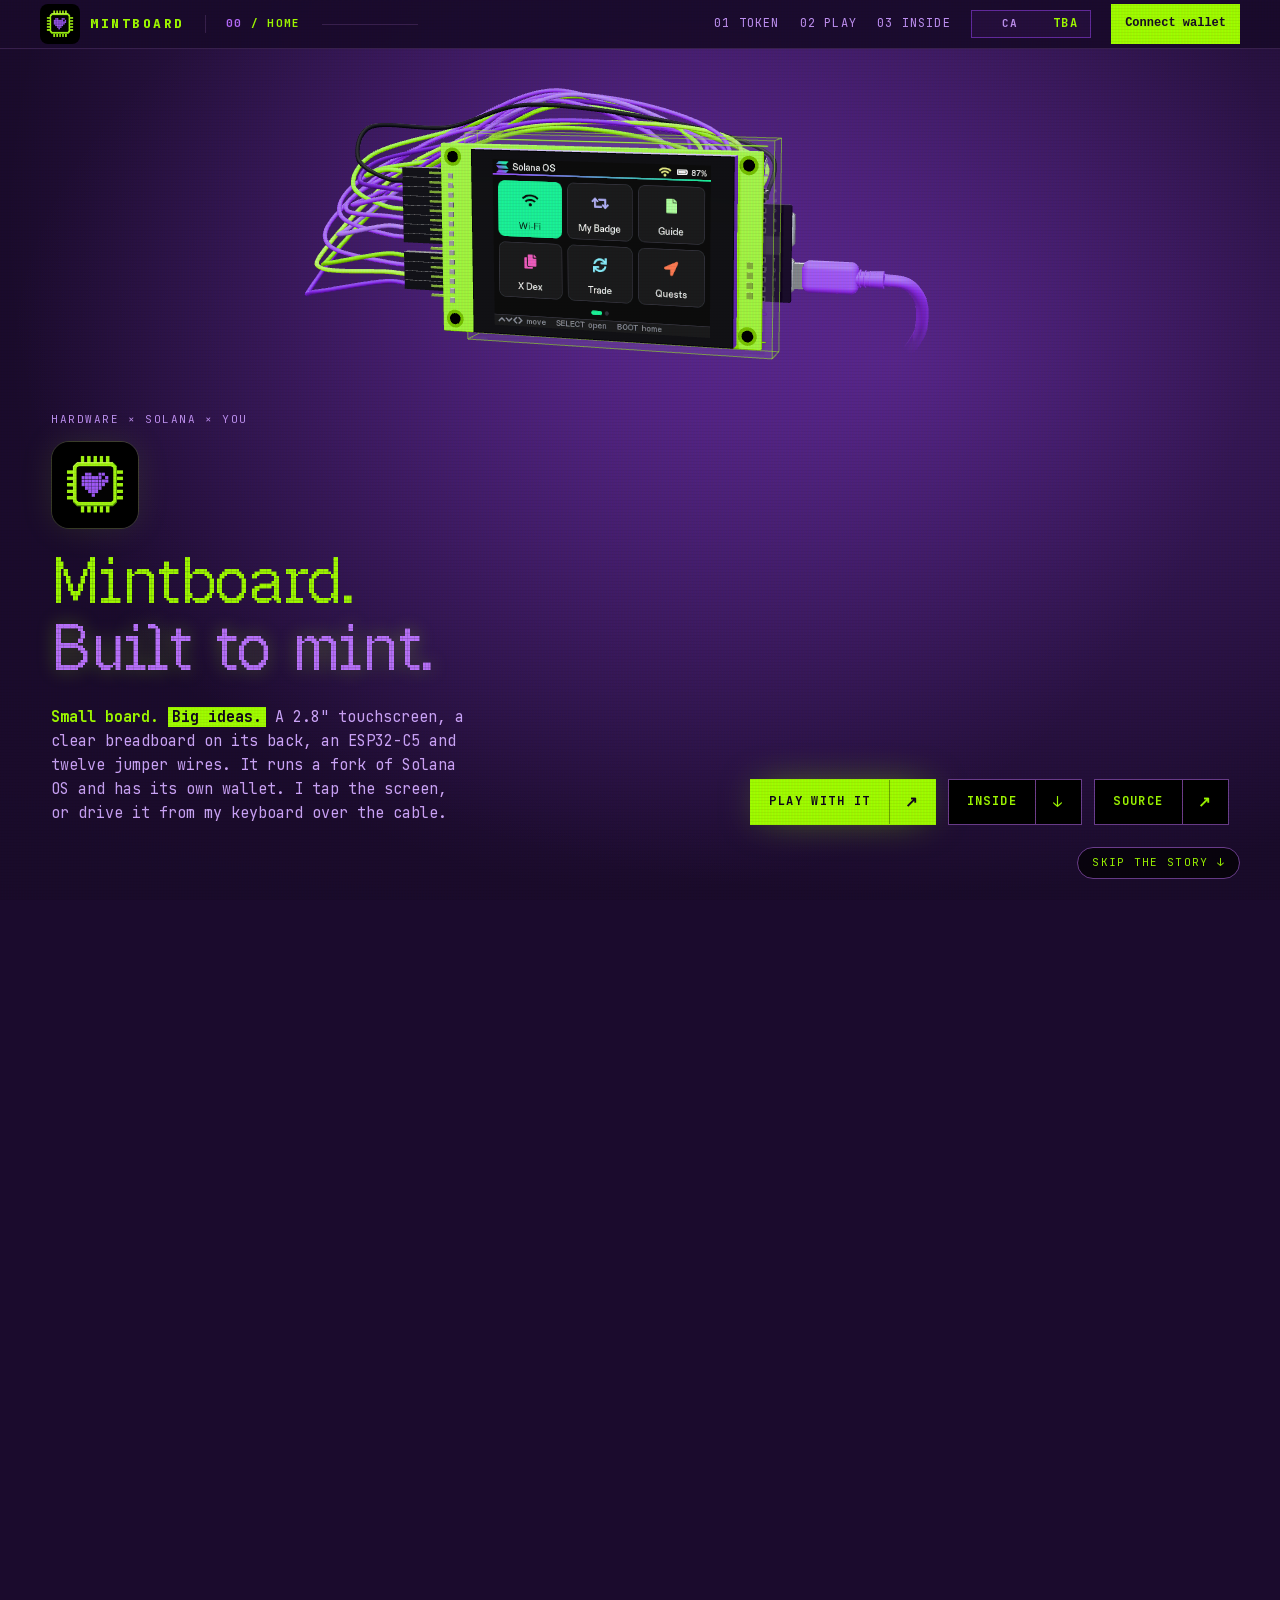
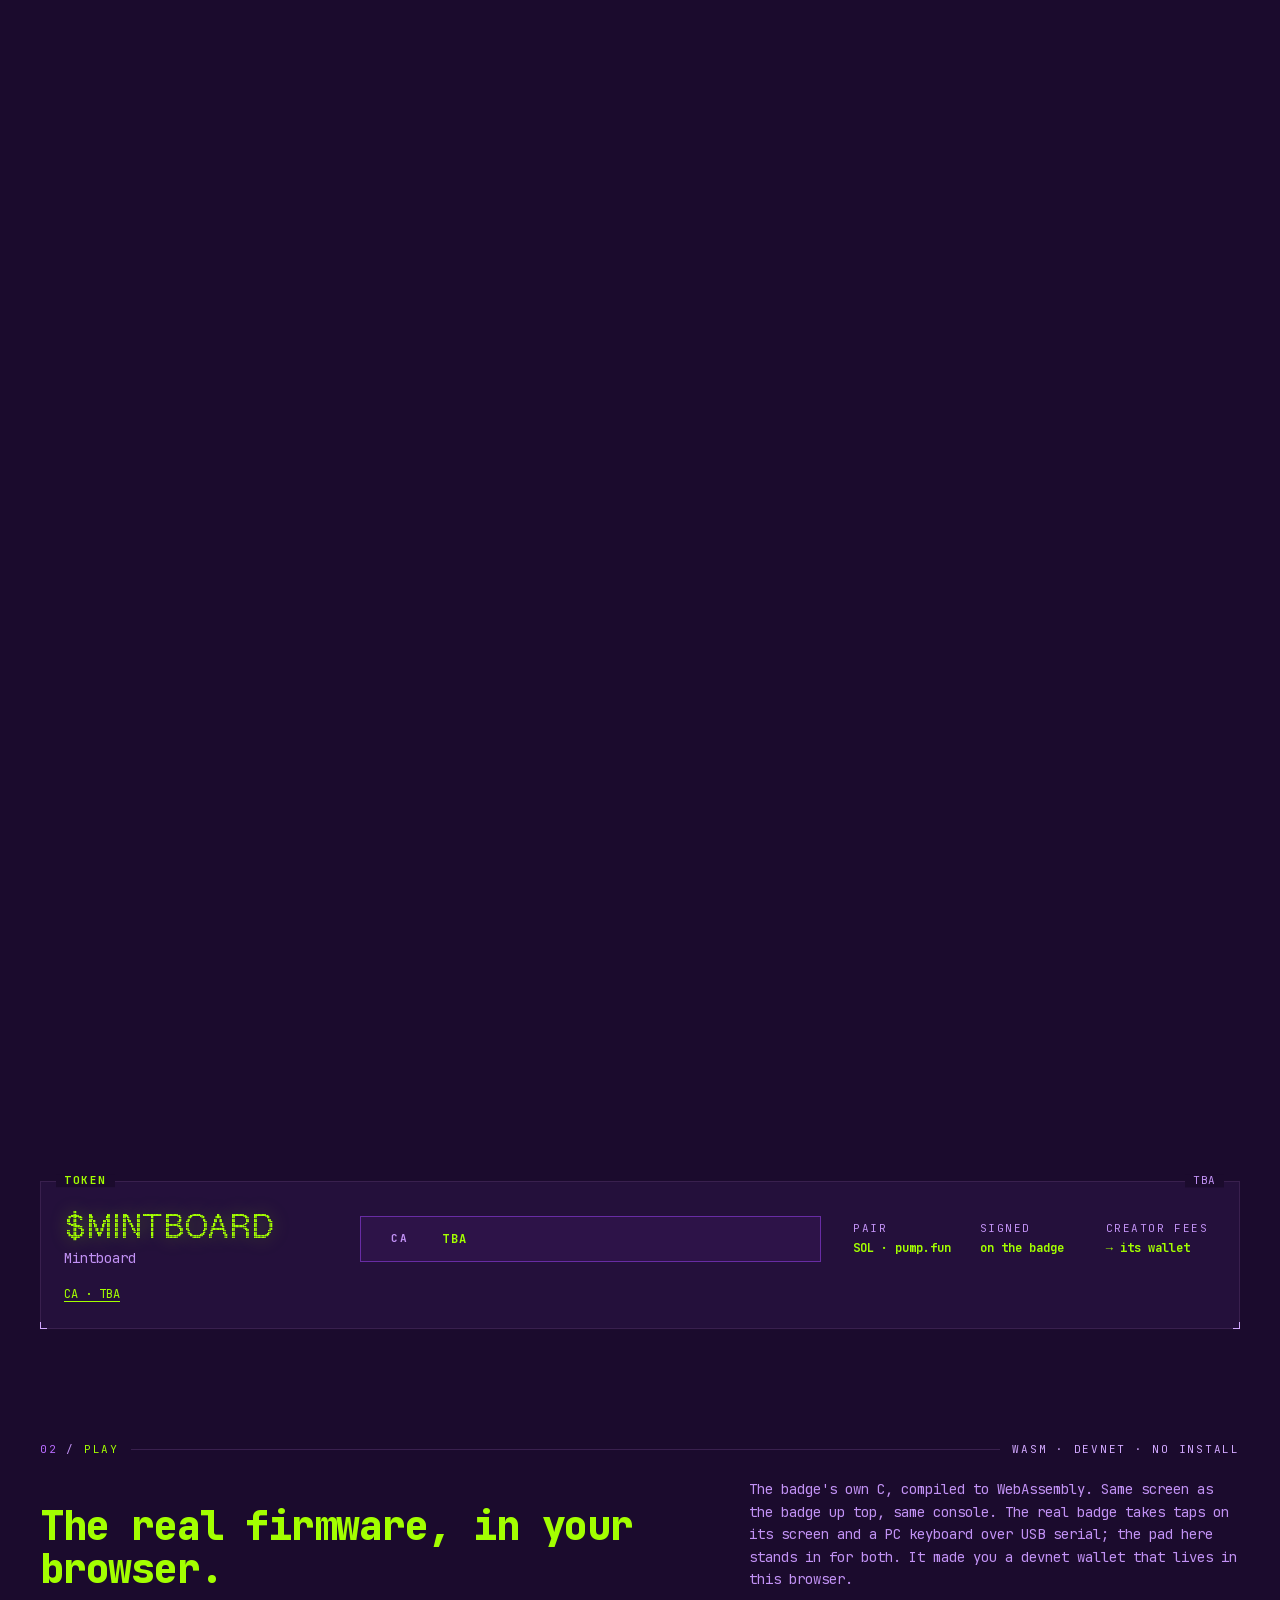
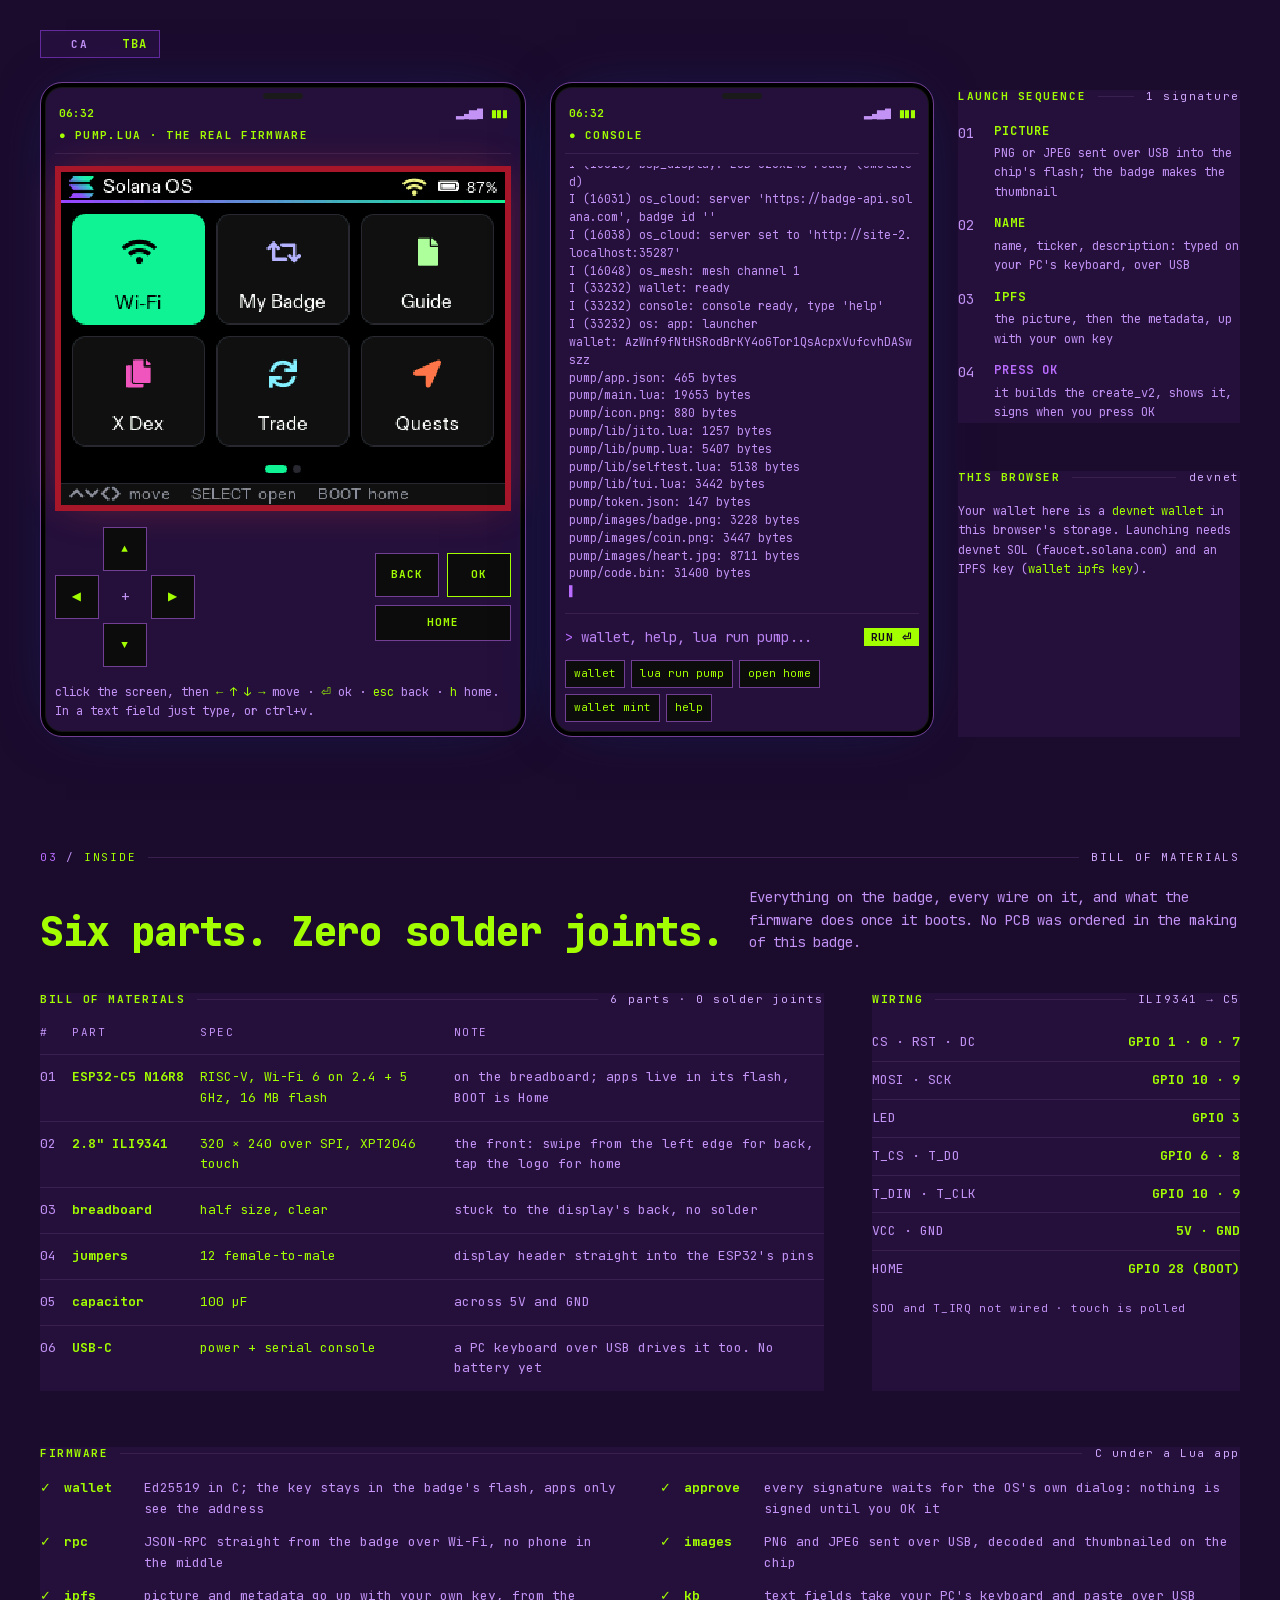
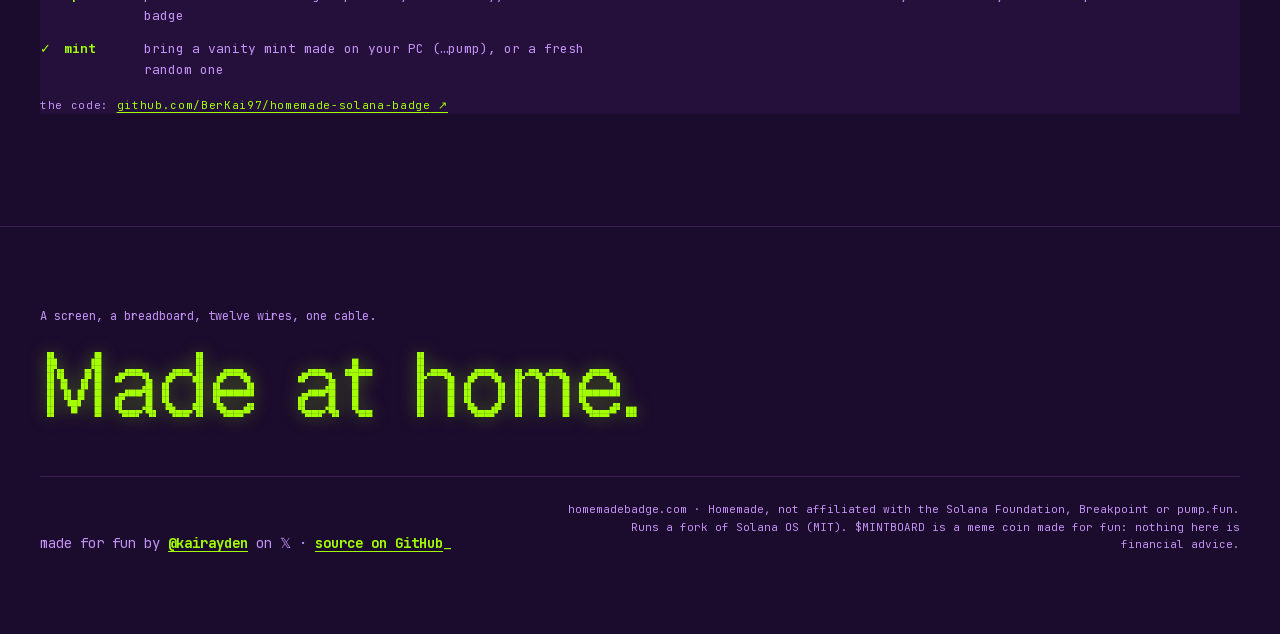
==== commit 55e6424a: "Enable Backpack and Phantom wallet connection on Mintboard" ====
--- a/index.html
+++ b/index.html
@@ -1 +1 @@
-<!DOCTYPE html><html data-dpl-id="dpl_Mintboard_v4_20261116" lang="en" class="jetbrains_mono_39ed8818-module__crZsHG__variable geist_pixel_ee23c507-module__r-F5iW__variable"><head><meta charSet="utf-8"/><meta name="viewport" content="width=device-width, initial-scale=1, viewport-fit=cover"/><link rel="preload" href="./_next/static/media/051742360c26797e-s.p.1wmoa0e_blxrz.woff2?dpl=dpl_Mintboard_v4_20261116" as="font" crossorigin="" type="font/woff2"/><link rel="preload" href="./_next/static/media/61a58143c2e45268.p.14th7iya-pf29.woff2?dpl=dpl_Mintboard_v4_20261116" as="font" crossorigin="" type="font/woff2"/><link rel="stylesheet" href="./_next/static/chunks/mintboard-theme-v4.css?dpl=dpl_Mintboard_v4_20261116" data-precedence="next"/><link rel="preload" as="script" fetchPriority="low" href="./_next/static/chunks/0hk1q95nku75f.js?dpl=dpl_Mintboard_v4_20261116"/><script src="./_next/static/chunks/13j278kkyyg0r.js?dpl=dpl_Mintboard_v4_20261116" async=""></script><script src="./_next/static/chunks/08ze1lqk82gu5.js?dpl=dpl_Mintboard_v4_20261116" async=""></script><script src="./_next/static/chunks/turbopack-07graka23mksq.js?dpl=dpl_Mintboard_v4_20261116" async=""></script><script src="./_next/static/chunks/2q0p-cwe362xn.js?dpl=dpl_Mintboard_v4_20261116" async="" crossorigin=""></script><script src="./_next/static/chunks/mintboard-ui-v4.js?dpl=dpl_Mintboard_v4_20261116" async="" crossorigin=""></script><script src="./_next/static/chunks/3ll42kkohb-3t.js?dpl=dpl_Mintboard_v4_20261116" async="" crossorigin=""></script><meta name="next-size-adjust" content=""/><meta name="theme-color" content="#000000"/><meta name="color-scheme" content="dark"/><title>Mintboard · Built to mint.</title><meta name="description" content="Mintboard brings Solana to a compact board: a 2.8&quot; screen, a clear breadboard, an ESP32-C5 and its own wallet. It launches a pump.fun coin from its own screen. Try the real firmware in your browser."/><meta name="application-name" content="Mintboard"/><meta property="og:title" content="Mintboard · Built to mint."/><meta property="og:description" content="Mintboard brings Solana to a compact board: a 2.8&quot; screen, a clear breadboard, an ESP32-C5 and its own wallet. It launches a pump.fun coin from its own screen. Try the real firmware in your browser."/><meta property="og:url" content="https://ghostxrun.github.io/Mintboard/"/><meta property="og:site_name" content="Mintboard"/><meta property="og:image" content="https://ghostxrun.github.io/Mintboard/mintboard-logo.png"/><meta property="og:image:type" content="image/png"/><meta property="og:image:width" content="1254"/><meta property="og:image:height" content="1254"/><meta property="og:image:alt" content="Mintboard: a lime chip with a purple pixel heart."/><meta property="og:type" content="website"/><meta name="twitter:card" content="summary_large_image"/><meta name="twitter:creator" content="@kairayden"/><meta name="twitter:title" content="Mintboard · Built to mint."/><meta name="twitter:description" content="Mintboard brings Solana to a compact board: a 2.8&quot; screen, a clear breadboard, an ESP32-C5 and its own wallet. It launches a pump.fun coin from its own screen. Try the real firmware in your browser."/><meta name="twitter:image" content="https://ghostxrun.github.io/Mintboard/mintboard-logo.png"/><meta name="twitter:image:alt" content="Mintboard: a lime chip with a purple pixel heart."/><meta name="twitter:image:type" content="image/png"/><meta name="twitter:image:width" content="1254"/><meta name="twitter:image:height" content="1254"/><link rel="icon" href="./mintboard-logo.png?v=mintboard-1" sizes="any" type="image/png"/><link rel="icon" href="./mintboard-logo.png?v=mintboard-1" sizes="16x16" type="image/png"/><link rel="icon" href="./mintboard-logo.png?v=mintboard-1" sizes="32x32" type="image/png"/><link rel="icon" href="./mintboard-logo.png?v=mintboard-1" sizes="48x48" type="image/png"/><link rel="apple-touch-icon" href="./mintboard-logo.png?v=mintboard-1" sizes="180x180" type="image/png"/><script>document.documentElement.setAttribute('data-js','')</script><script src="./_next/static/chunks/0c0hxoamwjsbw.js?dpl=dpl_Mintboard_v4_20261116" noModule=""></script></head><body class="min-h-screen antialiased"><div hidden=""><!--$--><!--/$--></div><header class="sticky top-0 z-40 border-b border-line bg-black/85 pt-[env(safe-area-inset-top)] backdrop-blur-md"><div class="wrap flex h-12 items-center gap-5"><a href="#top" class="rgb-hover flex shrink-0 items-center gap-2.5 font-extrabold tracking-[0.18em]"><img src="./mintboard-logo.png" alt="" width="40" height="40" class="mintboard-nav-logo"/><span class="text-[13px] whitespace-nowrap">MINTBOARD</span></a><div class="hidden items-center gap-3 border-l border-line pl-5 sm:flex"><span class="w-[84px] text-[11px] font-bold tracking-[0.12em] whitespace-nowrap"><span class="text-acc2">00</span> / HOME</span><span class="relative h-px w-16 bg-line lg:w-24" aria-hidden="true"><span class="absolute inset-0 origin-left bg-acc" style="transform:scaleX(0)"></span></span></div><p class="hidden min-w-0 truncate text-[11px] tracking-[0.08em] text-dim2 2xl:block">esp32-c5 · ili9341 · solana os fork · $<!-- -->MINTBOARD<!-- --> ·<!-- --> <!-- -->CA TBA</p><nav class="ml-auto flex min-w-0 items-center gap-5 text-[12px]"><a href="#token" class="rgb-hover hidden tracking-[0.1em] text-dim uppercase hover:text-acc md:inline"><span class="text-dim2">01</span> <!-- -->token</a><a href="#play" class="rgb-hover hidden tracking-[0.1em] text-dim uppercase hover:text-acc md:inline"><span class="text-dim2">02</span> <!-- -->play</a><a href="#inside" class="rgb-hover hidden tracking-[0.1em] text-dim uppercase hover:text-acc md:inline"><span class="text-dim2">03</span> <!-- -->inside</a><div class="mintboard-ca cta h-7 text-[12px]" aria-label="Contract address: TBA"><span class="label">CA</span><span class="text-acc font-bold">TBA</span></div></nav></div></header><main><section id="top" data-section="00 / HOME" class="story"><div class="story-stage"><div class="absolute inset-0" data-emu="true"></div><div class="hud-layer pointer-events-none absolute inset-0" aria-hidden="true"><div class="hud-pt"><i class="hud-sq"></i><svg class="hud-lead" width="1" height="1"><line x1="0" y1="0" x2="-30" y2="-36"></line></svg><div class="hud-lab" data-left="1" style="left:-30px;top:-36px">ILI9341 · 320×240</div></div><div class="hud-pt"><i class="hud-sq"></i><svg class="hud-lead" width="1" height="1"><line x1="0" y1="0" x2="46" y2="-56"></line></svg><div class="hud-lab" style="left:46px;top:-56px">ESP32-C5</div></div><div class="hud-pt"><i class="hud-sq"></i><svg class="hud-lead" width="1" height="1"><line x1="0" y1="0" x2="-44" y2="56"></line></svg><div class="hud-lab" data-left="1" style="left:-44px;top:56px">BOOT = HOME</div></div><div class="hud-pt"><i class="hud-sq"></i><svg class="hud-lead" width="1" height="1"><line x1="0" y1="0" x2="-40" y2="-60"></line></svg><div class="hud-lab" data-left="1" style="left:-40px;top:-60px">USB-C · POWER</div></div><div class="hud-pt" data-minor="1"><i class="hud-sq"></i><svg class="hud-lead" width="1" height="1"><line x1="0" y1="0" x2="-40" y2="56"></line></svg><div class="hud-lab" data-left="1" style="left:-40px;top:56px">CLEAR BREADBOARD</div></div><div class="hud-pt"><i class="hud-sq"></i><svg class="hud-lead" width="1" height="1"><line x1="0" y1="0" x2="-24" y2="-54"></line></svg><div class="hud-lab" data-left="1" style="left:-24px;top:-54px">ILI9341 · 2.8&quot; · SPI</div></div><div class="hud-pt"><i class="hud-sq"></i><svg class="hud-lead" width="1" height="1"><line x1="0" y1="0" x2="-30" y2="62"></line></svg><div class="hud-lab" data-left="1" style="left:-30px;top:62px">CLEAR BREADBOARD · NO SOLDER</div></div><div class="hud-pt"><i class="hud-sq"></i><svg class="hud-lead" width="1" height="1"><line x1="0" y1="0" x2="26" y2="74"></line></svg><div class="hud-lab" style="left:26px;top:74px">ESP32-C5 · RISC-V</div></div><div class="hud-pt" data-minor="1"><i class="hud-sq"></i><svg class="hud-lead" width="1" height="1"><line x1="0" y1="0" x2="44" y2="-34"></line></svg><div class="hud-lab" style="left:44px;top:-34px">USB-C · POWER + SERIAL</div></div><div class="hud-pt"><i class="hud-sq"></i><svg class="hud-lead" width="1" height="1"><line x1="0" y1="0" x2="30" y2="-56"></line></svg><div class="hud-lab" style="left:30px;top:-56px">12 JUMPERS</div></div></div><div class="beat beat-home" data-from="-1" data-to="0.32"><p class="label">HARDWARE × SOLANA × YOU</p><h1 class="font-pixel mt-3 text-[clamp(44px,6.4vw,104px)] leading-[0.92] tracking-[-0.02em]"><img src="./mintboard-logo.png" alt="Mintboard" width="88" height="88" class="mintboard-hero-logo"/><span class="glitch block" data-text="Mintboard." data-glitch-auto="true">Mintboard.</span><span class="glitch glow block text-acc sm:pl-[1.6em]" data-text="Built to mint." data-glitch-auto="true">Built to mint.</span></h1><div class="mt-6 flex flex-col gap-5 sm:flex-row sm:items-end sm:justify-between"><p class="max-w-[46ch] text-dim"><span class="font-bold text-fg">Small board. <span class="bg-acc px-1 text-black">Big ideas.</span></span> <!-- -->A 2.8&quot; touchscreen, a clear breadboard on its back, an ESP32-C5 and twelve jumper wires. It runs a fork of Solana OS and has its own wallet. I tap the screen, or drive it from my keyboard over the cable.</p><div class="pointer-events-auto flex flex-wrap gap-3"><a href="#play" class="cta cta-pri"><span>Play with it</span><span class="cta-ar">↗</span></a><a href="#inside" class="cta"><span>Inside</span><span class="cta-ar">↓</span></a><a href="https://github.com/BerKai97/homemade-solana-badge" target="_blank" rel="noreferrer" class="cta"><span>Source</span><span class="cta-ar">↗</span></a></div></div></div><div class="beat beat-side" data-from="0.34" data-to="0.6799999999999999"><p class="label"><span class="text-acc2">exploded view</span></p><h2 class="font-pixel mt-3 text-[clamp(36px,4.4vw,72px)] leading-[0.95]"><span class="glitch block" data-text="Taken apart.">Taken apart.</span><span class="glitch block text-acc glow" data-text="Nothing soldered.">Nothing soldered.</span></h2><p class="mt-5 max-w-[38ch] text-dim">A lime 2.8&quot; ILI9341 in front. A half-size clear breadboard on its back. An ESP32-C5 on top. Twelve jumper wires and one USB-C cable.</p></div><div class="beat beat-free" data-from="0.7" data-to="2"><p class="label"><span class="text-acc2">live</span> · the screen is the real firmware</p><h2 class="font-pixel mt-3 text-[clamp(36px,4.4vw,72px)] leading-[0.95]"><span class="glitch block" data-text="The screen">The screen</span><span class="glitch block text-acc glow" data-text="is live.">is live.</span></h2><p class="mt-4 max-w-[38ch] text-dim">It runs the real firmware. Click the screen, then use your arrow keys, Enter and Esc, the way I drive mine over serial. Drag to turn it. Or play with it flat, below.</p><div class="pointer-events-auto mt-6 flex flex-wrap gap-3"><a href="#play" class="cta cta-pri"><span>Play with it</span><span class="cta-ar">↗</span></a><a href="#token" class="cta"><span>CA · TBA</span><span class="cta-ar">↓</span></a></div></div><div class="beat beat-views" data-from="0.7" data-to="2"><div class="seg pointer-events-auto" role="group" aria-label="View"><button type="button" aria-pressed="true" class="uppercase">front</button><button type="button" aria-pressed="false" class="uppercase">back</button><button type="button" aria-pressed="false" class="uppercase">side</button><button type="button" aria-pressed="false" class="uppercase">explode<span class="ml-1.5 hidden opacity-60 sm:inline">E</span></button></div></div><div class="beat pill-wrap pill-right" data-from="-1" data-to="0.6799999999999999"><button type="button" class="pill pointer-events-auto">Skip the story <span class="text-acc">↓</span></button></div></div></section><div id="token" data-section="01 / TOKEN" class="wrap scroll-mt-24 pt-16 sm:pt-20"><section data-reveal="true" class="box "><h3 class="box-t" data-scramble="true">TOKEN</h3><span class="box-n">TBA</span><div class="grid items-center gap-5 lg:grid-cols-12 lg:gap-8"><div class="flex flex-wrap items-baseline gap-x-3 gap-y-1 lg:col-span-3"><span class="font-pixel glow text-[28px] leading-none text-acc sm:text-[34px] lg:max-xl:text-[28px]">$<!-- -->MINTBOARD</span><span class="text-dim">Mintboard</span></div><div class="min-w-0 lg:col-span-5"><div class="mintboard-ca cta h-[46px] w-full" aria-label="Contract address: TBA"><span class="label">CA</span><span class="text-acc font-bold">TBA</span></div></div><dl class="grid grid-cols-3 gap-4 lg:col-span-4"><div><dt class="label">pair</dt><dd class="mt-0.5 text-[12px] font-bold">SOL · pump.fun</dd></div><div><dt class="label">signed</dt><dd class="mt-0.5 text-[12px] font-bold">on the badge</dd></div><div><dt class="label">creator fees</dt><dd class="mt-0.5 text-[12px] font-bold">→ its wallet</dd></div></dl></div><a href="#token" target="_blank" rel="noreferrer" class="link mt-4 inline-block text-[12px]">CA · TBA</a></section></div><section id="play" data-section="02 / PLAY" class="wrap pt-20 sm:pt-28"><header class="mb-8 sm:mb-10"><div class="sec-rule rv"><span><span class="text-acc2">02</span> <span class="text-dim2">/</span> <span class="text-fg" data-scramble="true">PLAY</span></span><i></i><span class="hidden sm:inline">wasm · devnet · no install</span></div><div class="mt-5 grid gap-4 lg:grid-cols-12 lg:items-end"><h2 class="glitch glitch-hover rv text-[28px] leading-[1.08] font-extrabold tracking-[-0.03em] sm:text-[40px] lg:col-span-7" data-text="The real firmware, in your browser." style="--d:.08s">The real firmware, in your browser.</h2><div class="rv max-w-xl text-dim lg:col-span-5 lg:justify-self-end" style="--d:.16s">The badge&#x27;s own C, compiled to WebAssembly. Same screen as the badge up top, same console. The real badge takes taps on its screen and a PC keyboard over USB serial; the pad here stands in for both. It made you a devnet wallet that lives in this browser.</div></div></header><div class="mb-6 flex"><div class="mintboard-ca cta h-7 text-[12px]" aria-label="Contract address: TBA"><span class="label">CA</span><span class="text-acc font-bold">TBA</span></div></div><div class="grid grid-cols-1 gap-6 lg:grid-cols-12"><div class="device rv flex flex-col lg:col-span-5"><div class="mx-auto mb-1.5 h-1.5 w-10 rounded-full bg-[#1a1a1a]"></div><div class="flex items-center justify-between px-1 text-[11px] font-bold"><span>--:--</span><span class="flex items-center gap-2 text-[10px] tracking-tighter"><span class="text-dim">▂▄▆█</span><span class="text-grn">▮▮▮</span></span></div><div class="mb-3 flex items-center gap-2 border-b border-line px-1 pt-1 pb-2 text-[11px] font-bold tracking-[0.12em] uppercase"><span class="text-grn">●</span> <!-- -->pump.lua · the real firmware</div><div data-emu="true" class="flex flex-col gap-4"><div class="border-[6px] border-[#a8162a] bg-black shadow-[0_0_40px_-12px_rgba(255,59,59,0.45)]"><div class="aspect-[4/3]"></div></div><div class="flex items-center justify-between gap-3"><div class="grid grid-cols-3 grid-rows-3 gap-1"><span></span><button type="button" aria-label="up" class="key text-[11px] tracking-[0.1em] h-11 w-11">▲</button><span></span><button type="button" aria-label="left" class="key text-[11px] tracking-[0.1em] h-11 w-11">◀</button><span class="grid place-items-center text-dim2">+</span><button type="button" aria-label="right" class="key text-[11px] tracking-[0.1em] h-11 w-11">▶</button><span></span><button type="button" aria-label="down" class="key text-[11px] tracking-[0.1em] h-11 w-11">▼</button><span></span></div><div class="flex flex-col items-end gap-2"><div class="flex gap-2"><button type="button" aria-label="back" class="key text-[11px] tracking-[0.1em] h-11 w-16">BACK</button><button type="button" aria-label="select" class="key text-[11px] tracking-[0.1em] h-11 w-16 !border-grn !text-grn">OK</button></div><button type="button" aria-label="home" class="key text-[11px] tracking-[0.1em] h-9 w-[8.5rem]">HOME</button></div></div><p class="text-[12px] leading-relaxed text-dim">click the screen, then <span class="text-fg">← ↑ ↓ →</span> move · <span class="text-fg">⏎</span> ok ·<!-- --> <span class="text-fg">esc</span> back · <span class="text-fg">h</span> home. In a text field just type, or ctrl+v.</p></div></div><div class="device rv flex flex-col lg:col-span-4"><div class="mx-auto mb-1.5 h-1.5 w-10 rounded-full bg-[#1a1a1a]"></div><div class="flex items-center justify-between px-1 text-[11px] font-bold"><span>--:--</span><span class="flex items-center gap-2 text-[10px] tracking-tighter"><span class="text-dim">▂▄▆█</span><span class="text-grn">▮▮▮</span></span></div><div class="mb-3 flex items-center gap-2 border-b border-line px-1 pt-1 pb-2 text-[11px] font-bold tracking-[0.12em] uppercase"><span class="text-acc">●</span> <!-- -->console</div><div class="h-[340px] overflow-auto px-1 text-[11.5px] leading-[1.55] break-all whitespace-pre-wrap lg:h-auto lg:flex-1 lg:basis-0"><span class="blink text-acc2">▌</span></div><form class="mt-3 flex items-center gap-2 border-t border-line pt-3"><span class="text-acc2">&gt;</span><input placeholder="wallet, help, lua run pump..." aria-label="Console line" autoComplete="off" spellCheck="false" class="min-w-0 flex-1 bg-transparent text-fg outline-none placeholder:text-dim2" value=""/><button class="tag bg-acc">RUN ⏎</button></form><div class="mt-3 flex flex-wrap gap-1.5"><button type="button" class="key px-2 py-1 text-[11px] font-normal">wallet</button><button type="button" class="key px-2 py-1 text-[11px] font-normal">lua run pump</button><button type="button" class="key px-2 py-1 text-[11px] font-normal">open home</button><button type="button" class="key px-2 py-1 text-[11px] font-normal">wallet mint</button><button type="button" class="key px-2 py-1 text-[11px] font-normal">help</button></div></div><div class="flex min-w-0 flex-col gap-12 lg:col-span-3 lg:pt-2"><section data-reveal="true" class="panel "><div class="panel-h"><h3 data-scramble="true">LAUNCH SEQUENCE</h3><i></i><span>1 signature</span></div><ol class="flex flex-col gap-3"><li class="grid grid-cols-[1.75rem_1fr] gap-x-2"><span class="text-dim2">01</span><span class="font-bold uppercase tracking-[0.08em] text-[12px] text-acc">picture</span><span></span><span class="text-[12px] leading-relaxed text-dim">PNG or JPEG sent over USB into the chip&#x27;s flash; the badge makes the thumbnail</span></li><li class="grid grid-cols-[1.75rem_1fr] gap-x-2"><span class="text-dim2">02</span><span class="font-bold uppercase tracking-[0.08em] text-[12px] text-acc">name</span><span></span><span class="text-[12px] leading-relaxed text-dim">name, ticker, description: typed on your PC&#x27;s keyboard, over USB</span></li><li class="grid grid-cols-[1.75rem_1fr] gap-x-2"><span class="text-dim2">03</span><span class="font-bold uppercase tracking-[0.08em] text-[12px] text-acc">ipfs</span><span></span><span class="text-[12px] leading-relaxed text-dim">the picture, then the metadata, up with your own key</span></li><li class="grid grid-cols-[1.75rem_1fr] gap-x-2"><span class="text-dim2">04</span><span class="font-bold uppercase tracking-[0.08em] text-[12px] text-acc2">press ok</span><span></span><span class="text-[12px] leading-relaxed text-dim">it builds the create_v2, shows it, signs when you press OK</span></li></ol></section><section data-reveal="true" class="panel flex-1"><div class="panel-h"><h3 data-scramble="true">THIS BROWSER</h3><i></i><span>devnet</span></div><p class="text-[12px] leading-relaxed text-dim">Your wallet here is a <span class="text-fg">devnet wallet</span> in this browser&#x27;s storage. Launching needs devnet SOL (faucet.solana.com) and an IPFS key (<span class="text-acc">wallet ipfs key</span>).</p></section></div></div></section><section id="inside" data-section="03 / INSIDE" class="wrap py-20 sm:py-28"><header class="mb-8 sm:mb-10"><div class="sec-rule rv"><span><span class="text-acc2">03</span> <span class="text-dim2">/</span> <span class="text-fg" data-scramble="true">INSIDE</span></span><i></i><span class="hidden sm:inline">bill of materials</span></div><div class="mt-5 grid gap-4 lg:grid-cols-12 lg:items-end"><h2 class="glitch glitch-hover rv text-[28px] leading-[1.08] font-extrabold tracking-[-0.03em] sm:text-[40px] lg:col-span-7" data-text="Six parts. Zero solder joints." style="--d:.08s">Six parts. Zero solder joints.</h2><div class="rv max-w-xl text-dim lg:col-span-5 lg:justify-self-end" style="--d:.16s">Everything on the badge, every wire on it, and what the firmware does once it boots. No PCB was ordered in the making of this badge.</div></div></header><div class="grid grid-cols-1 gap-x-12 gap-y-14 lg:grid-cols-12"><section data-reveal="true" class="panel lg:col-span-8"><div class="panel-h"><h3 data-scramble="true">BILL OF MATERIALS</h3><i></i><span>6 parts · 0 solder joints</span></div><ol class="flex flex-col sm:hidden"><li class="border-t border-line py-3 first:border-0 first:pt-0"><p class="flex gap-3"><span class="text-dim2">01</span><span class="font-bold text-acc">ESP32-C5 N16R8</span></p><p class="mt-1 pl-8 text-[13px]">RISC-V, Wi-Fi 6 on 2.4 + 5 GHz, 16 MB flash</p><p class="pl-8 text-[13px] text-dim">on the breadboard; apps live in its flash, BOOT is Home</p></li><li class="border-t border-line py-3 first:border-0 first:pt-0"><p class="flex gap-3"><span class="text-dim2">02</span><span class="font-bold text-acc">2.8&quot; ILI9341</span></p><p class="mt-1 pl-8 text-[13px]">320 × 240 over SPI, XPT2046 touch</p><p class="pl-8 text-[13px] text-dim">the front: swipe from the left edge for back, tap the logo for home</p></li><li class="border-t border-line py-3 first:border-0 first:pt-0"><p class="flex gap-3"><span class="text-dim2">03</span><span class="font-bold text-acc">breadboard</span></p><p class="mt-1 pl-8 text-[13px]">half size, clear</p><p class="pl-8 text-[13px] text-dim">stuck to the display&#x27;s back, no solder</p></li><li class="border-t border-line py-3 first:border-0 first:pt-0"><p class="flex gap-3"><span class="text-dim2">04</span><span class="font-bold text-acc">jumpers</span></p><p class="mt-1 pl-8 text-[13px]">12 female-to-male</p><p class="pl-8 text-[13px] text-dim">display header straight into the ESP32&#x27;s pins</p></li><li class="border-t border-line py-3 first:border-0 first:pt-0"><p class="flex gap-3"><span class="text-dim2">05</span><span class="font-bold text-acc">capacitor</span></p><p class="mt-1 pl-8 text-[13px]">100 µF</p><p class="pl-8 text-[13px] text-dim">across 5V and GND</p></li><li class="border-t border-line py-3 first:border-0 first:pt-0"><p class="flex gap-3"><span class="text-dim2">06</span><span class="font-bold text-acc">USB-C</span></p><p class="mt-1 pl-8 text-[13px]">power + serial console</p><p class="pl-8 text-[13px] text-dim">a PC keyboard over USB drives it too. No battery yet</p></li></ol><div class="hidden sm:block"><table class="w-full text-left text-[13px]"><thead><tr class="label"><th class="pb-3 font-normal">#</th><th class="pb-3 font-normal">part</th><th class="pb-3 font-normal">spec</th><th class="pb-3 font-normal">note</th></tr></thead><tbody><tr class="border-t border-line"><td class="py-3 pr-4 align-top text-dim2">01</td><td class="py-3 pr-4 align-top font-bold whitespace-nowrap text-acc">ESP32-C5 N16R8</td><td class="py-3 pr-4 align-top">RISC-V, Wi-Fi 6 on 2.4 + 5 GHz, 16 MB flash</td><td class="py-3 align-top text-dim">on the breadboard; apps live in its flash, BOOT is Home</td></tr><tr class="border-t border-line"><td class="py-3 pr-4 align-top text-dim2">02</td><td class="py-3 pr-4 align-top font-bold whitespace-nowrap text-acc">2.8&quot; ILI9341</td><td class="py-3 pr-4 align-top">320 × 240 over SPI, XPT2046 touch</td><td class="py-3 align-top text-dim">the front: swipe from the left edge for back, tap the logo for home</td></tr><tr class="border-t border-line"><td class="py-3 pr-4 align-top text-dim2">03</td><td class="py-3 pr-4 align-top font-bold whitespace-nowrap text-acc">breadboard</td><td class="py-3 pr-4 align-top">half size, clear</td><td class="py-3 align-top text-dim">stuck to the display&#x27;s back, no solder</td></tr><tr class="border-t border-line"><td class="py-3 pr-4 align-top text-dim2">04</td><td class="py-3 pr-4 align-top font-bold whitespace-nowrap text-acc">jumpers</td><td class="py-3 pr-4 align-top">12 female-to-male</td><td class="py-3 align-top text-dim">display header straight into the ESP32&#x27;s pins</td></tr><tr class="border-t border-line"><td class="py-3 pr-4 align-top text-dim2">05</td><td class="py-3 pr-4 align-top font-bold whitespace-nowrap text-acc">capacitor</td><td class="py-3 pr-4 align-top">100 µF</td><td class="py-3 align-top text-dim">across 5V and GND</td></tr><tr class="border-t border-line"><td class="py-3 pr-4 align-top text-dim2">06</td><td class="py-3 pr-4 align-top font-bold whitespace-nowrap text-acc">USB-C</td><td class="py-3 pr-4 align-top">power + serial console</td><td class="py-3 align-top text-dim">a PC keyboard over USB drives it too. No battery yet</td></tr></tbody></table></div></section><section data-reveal="true" class="panel lg:col-span-4"><div class="panel-h"><h3 data-scramble="true">WIRING</h3><i></i><span>ILI9341 → C5</span></div><table class="w-full text-[13px]"><tbody><tr class="border-b border-line last:border-0"><td class="py-2 text-dim">CS · RST · DC</td><td class="py-2 text-right font-bold text-acc">GPIO 1 · 0 · 7</td></tr><tr class="border-b border-line last:border-0"><td class="py-2 text-dim">MOSI · SCK</td><td class="py-2 text-right font-bold text-acc">GPIO 10 · 9</td></tr><tr class="border-b border-line last:border-0"><td class="py-2 text-dim">LED</td><td class="py-2 text-right font-bold text-acc">GPIO 3</td></tr><tr class="border-b border-line last:border-0"><td class="py-2 text-dim">T_CS · T_DO</td><td class="py-2 text-right font-bold text-acc">GPIO 6 · 8</td></tr><tr class="border-b border-line last:border-0"><td class="py-2 text-dim">T_DIN · T_CLK</td><td class="py-2 text-right font-bold text-acc">GPIO 10 · 9</td></tr><tr class="border-b border-line last:border-0"><td class="py-2 text-dim">VCC · GND</td><td class="py-2 text-right font-bold text-acc">5V · GND</td></tr><tr class="border-b border-line last:border-0"><td class="py-2 text-dim">HOME</td><td class="py-2 text-right font-bold text-acc">GPIO 28 (BOOT)</td></tr></tbody></table><p class="mt-3 text-[11px] tracking-[0.06em] text-dim2">SDO and T_IRQ not wired · touch is polled</p></section><section data-reveal="true" class="panel lg:col-span-12"><div class="panel-h"><h3 data-scramble="true">FIRMWARE</h3><i></i><span>C under a Lua app</span></div><ul class="grid gap-x-10 gap-y-3 md:grid-cols-2"><li class="grid grid-cols-[1rem_4.5rem_1fr] gap-2 text-[13px]"><span class="text-grn">✓</span><span class="font-bold text-acc">wallet</span><span class="text-dim">Ed25519 in C; the key stays in the badge&#x27;s flash, apps only see the address</span></li><li class="grid grid-cols-[1rem_4.5rem_1fr] gap-2 text-[13px]"><span class="text-grn">✓</span><span class="font-bold text-acc">approve</span><span class="text-dim">every signature waits for the OS&#x27;s own dialog: nothing is signed until you OK it</span></li><li class="grid grid-cols-[1rem_4.5rem_1fr] gap-2 text-[13px]"><span class="text-grn">✓</span><span class="font-bold text-acc">rpc</span><span class="text-dim">JSON-RPC straight from the badge over Wi-Fi, no phone in the middle</span></li><li class="grid grid-cols-[1rem_4.5rem_1fr] gap-2 text-[13px]"><span class="text-grn">✓</span><span class="font-bold text-acc">images</span><span class="text-dim">PNG and JPEG sent over USB, decoded and thumbnailed on the chip</span></li><li class="grid grid-cols-[1rem_4.5rem_1fr] gap-2 text-[13px]"><span class="text-grn">✓</span><span class="font-bold text-acc">ipfs</span><span class="text-dim">picture and metadata go up with your own key, from the badge</span></li><li class="grid grid-cols-[1rem_4.5rem_1fr] gap-2 text-[13px]"><span class="text-grn">✓</span><span class="font-bold text-acc">kb</span><span class="text-dim">text fields take your PC&#x27;s keyboard and paste over USB</span></li><li class="grid grid-cols-[1rem_4.5rem_1fr] gap-2 text-[13px]"><span class="text-grn">✓</span><span class="font-bold text-acc">mint</span><span class="text-dim">bring a vanity mint made on your PC (…pump), or a fresh random one</span></li></ul><p class="mt-4 text-[11px] tracking-[0.06em] text-dim2">the code:<!-- --> <a href="https://github.com/BerKai97/homemade-solana-badge" target="_blank" rel="noreferrer" class="link">github.com/BerKai97/homemade-solana-badge<!-- --> ↗</a></p></section></div></section></main><footer class="border-t border-line"><div class="wrap py-16 sm:py-20"><p class="rv text-[12px] text-dim">A screen, a breadboard, twelve wires, one cable.</p><p class="glitch glitch-hover rv font-pixel mt-4 text-[clamp(36px,7vw,96px)] leading-[0.95] text-acc glow" data-text="Made at home.">Made at home.</p><div class="mt-12 flex flex-col gap-6 border-t border-line pt-6 sm:flex-row sm:items-end sm:justify-between"><p><span class="text-dim">made for fun by </span><a href="https://x.com/kairayden" target="_blank" rel="noreferrer" class="link font-bold">@<!-- -->kairayden</a><span class="text-dim"> on 𝕏 · </span><a href="https://github.com/BerKai97/homemade-solana-badge" target="_blank" rel="noreferrer" class="link font-bold">source on GitHub</a><span class="blink text-acc">_</span></p><p class="max-w-2xl text-[11px] leading-relaxed text-dim2 sm:text-right">homemadebadge.com · Homemade, not affiliated with the Solana Foundation, Breakpoint or pump.fun. Runs a fork of Solana OS (MIT). $<!-- -->MINTBOARD<!-- --> is a meme coin made for fun: nothing here is financial advice.</p></div></div></footer><!--$--><!--/$--><div class="tft" aria-hidden="true"><div class="tft-mask"></div><div class="tft-vig"></div><div class="tft-flick"></div></div><script src="./_next/static/chunks/0hk1q95nku75f.js?dpl=dpl_Mintboard_v4_20261116" id="_R_" async=""></script><script>(self.__next_f=self.__next_f||[]).push([0])</script><script>self.__next_f.push([1,"1:\"$Sreact.fragment\"\n2:I[92987,[\"./_next/static/chunks/2q0p-cwe362xn.js?dpl=dpl_Mintboard_v4_20261116\"],\"default\"]\n3:I[77003,[\"./_next/static/chunks/2q0p-cwe362xn.js?dpl=dpl_Mintboard_v4_20261116\"],\"default\"]\n4:I[70196,[\"./_next/static/chunks/mintboard-ui-v4.js?dpl=dpl_Mintboard_v4_20261116\",\"./_next/static/chunks/3ll42kkohb-3t.js?dpl=dpl_Mintboard_v4_20261116\"],\"EmuBoot\"]\n5:I[95737,[\"./_next/static/chunks/mintboard-ui-v4.js?dpl=dpl_Mintboard_v4_20261116\",\"./_next/static/chunks/3ll42kkohb-3t.js?dpl=dpl_Mintboard_v4_20261116\"],\"Fx\"]\n6:I[43133,[\"./_next/static/chunks/mintboard-ui-v4.js?dpl=dpl_Mintboard_v4_20261116\",\"./_next/static/chunks/3ll42kkohb-3t.js?dpl=dpl_Mintboard_v4_20261116\"],\"StatusBar\"]\n7:I[32456,[\"./_next/static/chunks/mintboard-ui-v4.js?dpl=dpl_Mintboard_v4_20261116\",\"./_next/static/chunks/3ll42kkohb-3t.js?dpl=dpl_Mintboard_v4_20261116\"],\"Story\"]\n8:I[74158,[\"./_next/static/chunks/mintboard-ui-v4.js?dpl=dpl_Mintboard_v4_20261116\",\"./_next/static/chunks/3ll42kkohb-3t.js?dpl=dpl_Mintboard_v4_20261116\"],\"Ca\"]\n9:I[26017,[\"./_next/static/chunks/mintboard-ui-v4.js?dpl=dpl_Mintboard_v4_20261116\",\"./_next/static/chunks/3ll42kkohb-3t.js?dpl=dpl_Mintboard_v4_20261116\"],\"EmulatorPanel\"]\n12:I[24326,[],\"default\",1]\n:HL[\"./_next/static/chunks/mintboard-theme-v4.css?dpl=dpl_Mintboard_v4_20261116\",\"style\"]\n:HL[\"./_next/static/media/051742360c26797e-s.p.1wmoa0e_blxrz.woff2?dpl=dpl_Mintboard_v4_20261116\",\"font\",{\"crossOrigin\":\"\",\"type\":\"font/woff2\"}]\n:HL[\"./_next/static/media/61a58143c2e45268.p.14th7iya-pf29.woff2?dpl=dpl_Mintboard_v4_20261116\",\"font\",{\"crossOrigin\":\"\",\"type\":\"font/woff2\"}]\n"])</script><script>self.__next_f.push([1,"0:{\"P\":null,\"c\":[\"\",\"\"],\"q\":\"\",\"i\":false,\"f\":[[[\"\",{\"children\":[\"__PAGE__\",{},\"$undefined\",\"$undefined\",4608]},\"$undefined\",\"$undefined\",4624],[[\"$\",\"$1\",\"c\",{\"children\":[[[\"$\",\"link\",\"0\",{\"rel\":\"stylesheet\",\"href\":\"./_next/static/chunks/mintboard-theme-v4.css?dpl=dpl_Mintboard_v4_20261116\",\"precedence\":\"next\",\"crossOrigin\":\"$undefined\",\"nonce\":\"$undefined\"}]],[\"$\",\"html\",null,{\"lang\":\"en\",\"className\":\"jetbrains_mono_39ed8818-module__crZsHG__variable geist_pixel_ee23c507-module__r-F5iW__variable\",\"suppressHydrationWarning\":true,\"children\":[[\"$\",\"head\",null,{\"children\":[\"$\",\"script\",null,{\"dangerouslySetInnerHTML\":{\"__html\":\"document.documentElement.setAttribute('data-js','')\"}}]}],[\"$\",\"body\",null,{\"className\":\"min-h-screen antialiased\",\"children\":[[\"$\",\"$L2\",null,{\"parallelRouterKey\":\"children\",\"error\":\"$undefined\",\"errorStyles\":\"$undefined\",\"errorScripts\":\"$undefined\",\"template\":[\"$\",\"$L3\",null,{}],\"templateStyles\":\"$undefined\",\"templateScripts\":\"$undefined\",\"notFound\":[[[\"$\",\"title\",null,{\"children\":\"404: This page could not be found.\"}],[\"$\",\"div\",null,{\"style\":{\"fontFamily\":\"system-ui,\\\"Segoe UI\\\",Roboto,Helvetica,Arial,sans-serif,\\\"Apple Color Emoji\\\",\\\"Segoe UI Emoji\\\"\",\"height\":\"100vh\",\"textAlign\":\"center\",\"display\":\"flex\",\"flexDirection\":\"column\",\"alignItems\":\"center\",\"justifyContent\":\"center\"},\"children\":[\"$\",\"div\",null,{\"children\":[[\"$\",\"style\",null,{\"dangerouslySetInnerHTML\":{\"__html\":\"body{color:#000;background:#fff;margin:0}.next-error-h1{border-right:1px solid rgba(0,0,0,.3)}@media (prefers-color-scheme:dark){body{color:#fff;background:#000}.next-error-h1{border-right:1px solid rgba(255,255,255,.3)}}\"}}],[\"$\",\"h1\",null,{\"className\":\"next-error-h1\",\"style\":{\"display\":\"inline-block\",\"margin\":\"0 20px 0 0\",\"padding\":\"0 23px 0 0\",\"fontSize\":24,\"fontWeight\":500,\"verticalAlign\":\"top\",\"lineHeight\":\"49px\"},\"children\":404}],[\"$\",\"div\",null,{\"style\":{\"display\":\"inline-block\"},\"children\":[\"$\",\"h2\",null,{\"style\":{\"fontSize\":14,\"fontWeight\":400,\"lineHeight\":\"49px\",\"margin\":0},\"children\":\"This page could not be found.\"}]}]]}]}]],[]],\"forbidden\":\"$undefined\",\"unauthorized\":\"$undefined\"}],[\"$\",\"div\",null,{\"className\":\"tft\",\"aria-hidden\":true,\"children\":[[\"$\",\"div\",null,{\"className\":\"tft-mask\"}],[\"$\",\"div\",null,{\"className\":\"tft-vig\"}],[\"$\",\"div\",null,{\"className\":\"tft-flick\"}]]}]]}]]}]]}],{\"children\":[[\"$\",\"$1\",\"c\",{\"children\":[[[\"$\",\"$L4\",null,{}],[\"$\",\"$L5\",null,{}],[\"$\",\"$L6\",null,{}],[\"$\",\"main\",null,{\"children\":[[\"$\",\"$L7\",null,{}],[\"$\",\"div\",null,{\"id\":\"token\",\"data-section\":\"01 / TOKEN\",\"className\":\"wrap scroll-mt-24 pt-16 sm:pt-20\",\"children\":[\"$\",\"section\",null,{\"id\":\"$undefined\",\"data-reveal\":true,\"className\":\"box \",\"children\":[[\"$\",\"h3\",null,{\"className\":\"box-t\",\"data-scramble\":true,\"children\":\"TOKEN\"}],[\"$\",\"span\",null,{\"className\":\"box-n\",\"children\":\"TBA\"}],[[\"$\",\"div\",null,{\"className\":\"grid items-center gap-5 lg:grid-cols-12 lg:gap-8\",\"children\":[[\"$\",\"div\",null,{\"className\":\"flex flex-wrap items-baseline gap-x-3 gap-y-1 lg:col-span-3\",\"children\":[[\"$\",\"span\",null,{\"className\":\"font-pixel glow text-[28px] leading-none text-acc sm:text-[34px] lg:max-xl:text-[28px]\",\"children\":[\"$$\",\"MINTBOARD\"]}],[\"$\",\"span\",null,{\"className\":\"text-dim\",\"children\":\"Mintboard\"}]]}],[\"$\",\"div\",null,{\"className\":\"min-w-0 lg:col-span-5\",\"children\":[\"$\",\"$L8\",null,{}]}],[\"$\",\"dl\",null,{\"className\":\"grid grid-cols-3 gap-4 lg:col-span-4\",\"children\":[[\"$\",\"div\",\"pair\",{\"children\":[[\"$\",\"dt\",null,{\"className\":\"label\",\"children\":\"pair\"}],[\"$\",\"dd\",null,{\"className\":\"mt-0.5 text-[12px] font-bold\",\"children\":\"SOL · pump.fun\"}]]}],[\"$\",\"div\",\"signed\",{\"children\":[[\"$\",\"dt\",null,{\"className\":\"label\",\"children\":\"signed\"}],[\"$\",\"dd\",null,{\"className\":\"mt-0.5 text-[12px] font-bold\",\"children\":\"on the badge\"}]]}],[\"$\",\"div\",\"creator fees\",{\"children\":[[\"$\",\"dt\",null,{\"className\":\"label\",\"children\":\"creator fees\"}],[\"$\",\"dd\",null,{\"className\":\"mt-0.5 text-[12px] font-bold\",\"children\":\"→ its wallet\"}]]}]]}]]}],[\"$\",\"a\",null,{\"href\":\"#token\",\"target\":\"_blank\",\"rel\":\"noreferrer\",\"className\":\"link mt-4 inline-block text-[12px]\",\"children\":\"CA · TBA\"}]]]}]}],[\"$\",\"$L9\",null,{}],[\"$\",\"section\",null,{\"id\":\"inside\",\"data-section\":\"03 / INSIDE\",\"className\":\"wrap py-20 sm:py-28\",\"children\":[[\"$\",\"header\",null,{\"className\":\"mb-8 sm:mb-10\",\"children\":[[\"$\",\"div\",null,{\"className\":\"sec-rule rv\",\"children\":[[\"$\",\"span\",null,{\"children\":[[\"$\",\"span\",null,{\"className\":\"text-acc2\",\"children\":\"03\"}],\" \",[\"$\",\"span\",null,{\"className\":\"text-dim2\",\"children\":\"/\"}],\" \",[\"$\",\"span\",null,{\"className\":\"text-fg\",\"data-scramble\":true,\"children\":\"INSIDE\"}]]}],[\"$\",\"i\",null,{}],[\"$\",\"span\",null,{\"className\":\"hidden sm:inline\",\"children\":\"bill of materials\"}]]}],[\"$\",\"div\",null,{\"className\":\"mt-5 grid gap-4 lg:grid-cols-12 lg:items-end\",\"children\":[\"$La\",\"$Lb\"]}]]}],\"$Lc\"]}]]}],\"$Ld\"],[\"$Le\",\"$Lf\"],\"$L10\"]}],{},null,false,null]},null,false,null],\"$L11\",false]],\"m\":\"$undefined\",\"G\":[\"$12\",[\"$L13\"]],\"S\":true,\"h\":null,\"r\":\"$undefined\",\"s\":\"$undefined\",\"a\":\"$undefined\",\"l\":\"$undefined\",\"p\":\"$undefined\",\"d\":\"$undefined\"}\n"])</script><script>self.__next_f.push([1,"1b:I[24825,[\"./_next/static/chunks/2q0p-cwe362xn.js?dpl=dpl_Mintboard_v4_20261116\"],\"OutletBoundary\"]\n1c:\"$Sreact.suspense\"\n1e:I[24825,[\"./_next/static/chunks/2q0p-cwe362xn.js?dpl=dpl_Mintboard_v4_20261116\"],\"ViewportBoundary\"]\n20:I[24825,[\"./_next/static/chunks/2q0p-cwe362xn.js?dpl=dpl_Mintboard_v4_20261116\"],\"MetadataBoundary\"]\na:[\"$\",\"h2\",null,{\"className\":\"glitch glitch-hover rv text-[28px] leading-[1.08] font-extrabold tracking-[-0.03em] sm:text-[40px] lg:col-span-7\",\"data-text\":\"Six parts. Zero solder joints.\",\"style\":{\"--d\":\".08s\"},\"children\":\"Six parts. Zero solder joints.\"}]\nb:[\"$\",\"div\",null,{\"className\":\"rv max-w-xl text-dim lg:col-span-5 lg:justify-self-end\",\"style\":{\"--d\":\".16s\"},\"children\":\"Everything on the badge, every wire on it, and what the firmware does once it boots. No PCB was ordered in the making of this badge.\"}]\n"])</script><script>self.__next_f.push([1,"c:[\"$\",\"div\",null,{\"className\":\"grid grid-cols-1 gap-x-12 gap-y-14 lg:grid-cols-12\",\"children\":[[\"$\",\"section\",null,{\"id\":\"$undefined\",\"data-reveal\":true,\"className\":\"panel lg:col-span-8\",\"children\":[[\"$\",\"div\",null,{\"className\":\"panel-h\",\"children\":[[\"$\",\"h3\",null,{\"data-scramble\":true,\"children\":\"BILL OF MATERIALS\"}],[\"$\",\"i\",null,{}],[\"$\",\"span\",null,{\"children\":\"6 parts · 0 solder joints\"}]]}],[[\"$\",\"ol\",null,{\"className\":\"flex flex-col sm:hidden\",\"children\":[[\"$\",\"li\",\"ESP32-C5 N16R8\",{\"className\":\"border-t border-line py-3 first:border-0 first:pt-0\",\"children\":[[\"$\",\"p\",null,{\"className\":\"flex gap-3\",\"children\":[[\"$\",\"span\",null,{\"className\":\"text-dim2\",\"children\":\"01\"}],[\"$\",\"span\",null,{\"className\":\"font-bold text-acc\",\"children\":\"ESP32-C5 N16R8\"}]]}],[\"$\",\"p\",null,{\"className\":\"mt-1 pl-8 text-[13px]\",\"children\":\"RISC-V, Wi-Fi 6 on 2.4 + 5 GHz, 16 MB flash\"}],[\"$\",\"p\",null,{\"className\":\"pl-8 text-[13px] text-dim\",\"children\":\"on the breadboard; apps live in its flash, BOOT is Home\"}]]}],[\"$\",\"li\",\"2.8\\\" ILI9341\",{\"className\":\"border-t border-line py-3 first:border-0 first:pt-0\",\"children\":[[\"$\",\"p\",null,{\"className\":\"flex gap-3\",\"children\":[[\"$\",\"span\",null,{\"className\":\"text-dim2\",\"children\":\"02\"}],[\"$\",\"span\",null,{\"className\":\"font-bold text-acc\",\"children\":\"2.8\\\" ILI9341\"}]]}],[\"$\",\"p\",null,{\"className\":\"mt-1 pl-8 text-[13px]\",\"children\":\"320 × 240 over SPI, XPT2046 touch\"}],[\"$\",\"p\",null,{\"className\":\"pl-8 text-[13px] text-dim\",\"children\":\"the front: swipe from the left edge for back, tap the logo for home\"}]]}],[\"$\",\"li\",\"breadboard\",{\"className\":\"border-t border-line py-3 first:border-0 first:pt-0\",\"children\":[[\"$\",\"p\",null,{\"className\":\"flex gap-3\",\"children\":[[\"$\",\"span\",null,{\"className\":\"text-dim2\",\"children\":\"03\"}],[\"$\",\"span\",null,{\"className\":\"font-bold text-acc\",\"children\":\"breadboard\"}]]}],[\"$\",\"p\",null,{\"className\":\"mt-1 pl-8 text-[13px]\",\"children\":\"half size, clear\"}],[\"$\",\"p\",null,{\"className\":\"pl-8 text-[13px] text-dim\",\"children\":\"stuck to the display's back, no solder\"}]]}],[\"$\",\"li\",\"jumpers\",{\"className\":\"border-t border-line py-3 first:border-0 first:pt-0\",\"children\":[[\"$\",\"p\",null,{\"className\":\"flex gap-3\",\"children\":[[\"$\",\"span\",null,{\"className\":\"text-dim2\",\"children\":\"04\"}],[\"$\",\"span\",null,{\"className\":\"font-bold text-acc\",\"children\":\"jumpers\"}]]}],[\"$\",\"p\",null,{\"className\":\"mt-1 pl-8 text-[13px]\",\"children\":\"12 female-to-male\"}],[\"$\",\"p\",null,{\"className\":\"pl-8 text-[13px] text-dim\",\"children\":\"display header straight into the ESP32's pins\"}]]}],[\"$\",\"li\",\"capacitor\",{\"className\":\"border-t border-line py-3 first:border-0 first:pt-0\",\"children\":[[\"$\",\"p\",null,{\"className\":\"flex gap-3\",\"children\":[[\"$\",\"span\",null,{\"className\":\"text-dim2\",\"children\":\"05\"}],[\"$\",\"span\",null,{\"className\":\"font-bold text-acc\",\"children\":\"capacitor\"}]]}],[\"$\",\"p\",null,{\"className\":\"mt-1 pl-8 text-[13px]\",\"children\":\"100 µF\"}],[\"$\",\"p\",null,{\"className\":\"pl-8 text-[13px] text-dim\",\"children\":\"across 5V and GND\"}]]}],[\"$\",\"li\",\"USB-C\",{\"className\":\"border-t border-line py-3 first:border-0 first:pt-0\",\"children\":[[\"$\",\"p\",null,{\"className\":\"flex gap-3\",\"children\":[[\"$\",\"span\",null,{\"className\":\"text-dim2\",\"children\":\"06\"}],[\"$\",\"span\",null,{\"className\":\"font-bold text-acc\",\"children\":\"USB-C\"}]]}],[\"$\",\"p\",null,{\"className\":\"mt-1 pl-8 text-[13px]\",\"children\":\"power + serial console\"}],[\"$\",\"p\",null,{\"className\":\"pl-8 text-[13px] text-dim\",\"children\":\"a PC keyboard over USB drives it too. No battery yet\"}]]}]]}],[\"$\",\"div\",null,{\"className\":\"hidden sm:block\",\"children\":[\"$\",\"table\",null,{\"className\":\"w-full text-left text-[13px]\",\"children\":[[\"$\",\"thead\",null,{\"children\":[\"$\",\"tr\",null,{\"className\":\"label\",\"children\":[[\"$\",\"th\",null,{\"className\":\"pb-3 font-normal\",\"children\":\"#\"}],[\"$\",\"th\",null,{\"className\":\"pb-3 font-normal\",\"children\":\"part\"}],[\"$\",\"th\",null,{\"className\":\"pb-3 font-normal\",\"children\":\"spec\"}],[\"$\",\"th\",null,{\"className\":\"pb-3 font-normal\",\"children\":\"note\"}]]}]}],[\"$\",\"tbody\",null,{\"children\":[[\"$\",\"tr\",\"ESP32-C5 N16R8\",{\"className\":\"border-t border-line\",\"children\":[[\"$\",\"td\",null,{\"className\":\"py-3 pr-4 align-top text-dim2\",\"children\":\"01\"}],[\"$\",\"td\",null,{\"className\":\"py-3 pr-4 align-top font-bold whitespace-nowrap text-acc\",\"children\":\"ESP32-C5 N16R8\"}],[\"$\",\"td\",null,{\"className\":\"py-3 pr-4 align-top\",\"children\":\"RISC-V, Wi-Fi 6 on 2.4 + 5 GHz, 16 MB flash\"}],[\"$\",\"td\",null,{\"className\":\"py-3 align-top text-dim\",\"children\":\"on the breadboard; apps live in its flash, BOOT is Home\"}]]}],\"$L14\",\"$L15\",\"$L16\",\"$L17\",\"$L18\"]}]]}]}]]]}],\"$L19\",\"$L1a\"]}]\n"])</script><script>self.__next_f.push([1,"d:[\"$\",\"footer\",null,{\"className\":\"border-t border-line\",\"children\":[\"$\",\"div\",null,{\"className\":\"wrap py-16 sm:py-20\",\"children\":[[\"$\",\"p\",null,{\"className\":\"rv text-[12px] text-dim\",\"children\":\"A screen, a breadboard, twelve wires, one cable.\"}],[\"$\",\"p\",null,{\"className\":\"glitch glitch-hover rv font-pixel mt-4 text-[clamp(36px,7vw,96px)] leading-[0.95] text-acc glow\",\"data-text\":\"Made at home.\",\"children\":\"Made at home.\"}],[\"$\",\"div\",null,{\"className\":\"mt-12 flex flex-col gap-6 border-t border-line pt-6 sm:flex-row sm:items-end sm:justify-between\",\"children\":[[\"$\",\"p\",null,{\"children\":[[\"$\",\"span\",null,{\"className\":\"text-dim\",\"children\":\"made for fun by \"}],[\"$\",\"a\",null,{\"href\":\"https://x.com/kairayden\",\"target\":\"_blank\",\"rel\":\"noreferrer\",\"className\":\"link font-bold\",\"children\":[\"@\",\"kairayden\"]}],[\"$\",\"span\",null,{\"className\":\"text-dim\",\"children\":\" on 𝕏 · \"}],[\"$\",\"a\",null,{\"href\":\"https://github.com/BerKai97/homemade-solana-badge\",\"target\":\"_blank\",\"rel\":\"noreferrer\",\"className\":\"link font-bold\",\"children\":\"source on GitHub\"}],[\"$\",\"span\",null,{\"className\":\"blink text-acc\",\"children\":\"_\"}]]}],[\"$\",\"p\",null,{\"className\":\"max-w-2xl text-[11px] leading-relaxed text-dim2 sm:text-right\",\"children\":[\"homemadebadge.com · Homemade, not affiliated with the Solana Foundation, Breakpoint or pump.fun. Runs a fork of Solana OS (MIT). $\",\"MINTBOARD\",\" is a meme coin made for fun: nothing here is financial advice.\"]}]]}]]}]}]\n"])</script><script>self.__next_f.push([1,"e:[\"$\",\"script\",\"script-0\",{\"src\":\"./_next/static/chunks/mintboard-ui-v4.js?dpl=dpl_Mintboard_v4_20261116\",\"async\":true,\"nonce\":\"$undefined\"}]\nf:[\"$\",\"script\",\"script-1\",{\"src\":\"./_next/static/chunks/3ll42kkohb-3t.js?dpl=dpl_Mintboard_v4_20261116\",\"async\":true,\"nonce\":\"$undefined\"}]\n10:[\"$\",\"$L1b\",null,{\"children\":[\"$\",\"$1c\",null,{\"name\":\"Next.MetadataOutlet\",\"children\":\"$@1d\"}]}]\n11:[\"$\",\"$1\",\"h\",{\"children\":[null,[\"$\",\"$L1e\",null,{\"children\":\"$L1f\"}],[\"$\",\"div\",null,{\"hidden\":true,\"children\":[\"$\",\"$L20\",null,{\"children\":[\"$\",\"$1c\",null,{\"name\":\"Next.Metadata\",\"children\":\"$L21\"}]}]}],[\"$\",\"meta\",null,{\"name\":\"next-size-adjust\",\"content\":\"\"}]]}]\n13:[\"$\",\"link\",\"0\",{\"rel\":\"stylesheet\",\"href\":\"./_next/static/chunks/mintboard-theme-v4.css?dpl=dpl_Mintboard_v4_20261116\",\"precedence\":\"next\",\"crossOrigin\":\"$undefined\",\"nonce\":\"$undefined\"}]\n"])</script><script>self.__next_f.push([1,"14:[\"$\",\"tr\",\"2.8\\\" ILI9341\",{\"className\":\"border-t border-line\",\"children\":[[\"$\",\"td\",null,{\"className\":\"py-3 pr-4 align-top text-dim2\",\"children\":\"02\"}],[\"$\",\"td\",null,{\"className\":\"py-3 pr-4 align-top font-bold whitespace-nowrap text-acc\",\"children\":\"2.8\\\" ILI9341\"}],[\"$\",\"td\",null,{\"className\":\"py-3 pr-4 align-top\",\"children\":\"320 × 240 over SPI, XPT2046 touch\"}],[\"$\",\"td\",null,{\"className\":\"py-3 align-top text-dim\",\"children\":\"the front: swipe from the left edge for back, tap the logo for home\"}]]}]\n15:[\"$\",\"tr\",\"breadboard\",{\"className\":\"border-t border-line\",\"children\":[[\"$\",\"td\",null,{\"className\":\"py-3 pr-4 align-top text-dim2\",\"children\":\"03\"}],[\"$\",\"td\",null,{\"className\":\"py-3 pr-4 align-top font-bold whitespace-nowrap text-acc\",\"children\":\"breadboard\"}],[\"$\",\"td\",null,{\"className\":\"py-3 pr-4 align-top\",\"children\":\"half size, clear\"}],[\"$\",\"td\",null,{\"className\":\"py-3 align-top text-dim\",\"children\":\"stuck to the display's back, no solder\"}]]}]\n16:[\"$\",\"tr\",\"jumpers\",{\"className\":\"border-t border-line\",\"children\":[[\"$\",\"td\",null,{\"className\":\"py-3 pr-4 align-top text-dim2\",\"children\":\"04\"}],[\"$\",\"td\",null,{\"className\":\"py-3 pr-4 align-top font-bold whitespace-nowrap text-acc\",\"children\":\"jumpers\"}],[\"$\",\"td\",null,{\"className\":\"py-3 pr-4 align-top\",\"children\":\"12 female-to-male\"}],[\"$\",\"td\",null,{\"className\":\"py-3 align-top text-dim\",\"children\":\"display header straight into the ESP32's pins\"}]]}]\n17:[\"$\",\"tr\",\"capacitor\",{\"className\":\"border-t border-line\",\"children\":[[\"$\",\"td\",null,{\"className\":\"py-3 pr-4 align-top text-dim2\",\"children\":\"05\"}],[\"$\",\"td\",null,{\"className\":\"py-3 pr-4 align-top font-bold whitespace-nowrap text-acc\",\"children\":\"capacitor\"}],[\"$\",\"td\",null,{\"className\":\"py-3 pr-4 align-top\",\"children\":\"100 µF\"}],[\"$\",\"td\",null,{\"className\":\"py-3 align-top text-dim\",\"children\":\"across 5V and GND\"}]]}]\n18:[\"$\",\"tr\",\"USB-C\",{\"className\":\"border-t border-line\",\"children\":[[\"$\",\"td\",null,{\"className\":\"py-3 pr-4 align-top text-dim2\",\"children\":\"06\"}],[\"$\",\"td\",null,{\"className\":\"py-3 pr-4 align-top font-bold whitespace-nowrap text-acc\",\"children\":\"USB-C\"}],[\"$\",\"td\",null,{\"className\":\"py-3 pr-4 align-top\",\"children\":\"power + serial console\"}],[\"$\",\"td\",null,{\"className\":\"py-3 align-top text-dim\",\"children\":\"a PC keyboard over USB drives it too. No battery yet\"}]]}]\n"])</script><script>self.__next_f.push([1,"19:[\"$\",\"section\",null,{\"id\":\"$undefined\",\"data-reveal\":true,\"className\":\"panel lg:col-span-4\",\"children\":[[\"$\",\"div\",null,{\"className\":\"panel-h\",\"children\":[[\"$\",\"h3\",null,{\"data-scramble\":true,\"children\":\"WIRING\"}],[\"$\",\"i\",null,{}],[\"$\",\"span\",null,{\"children\":\"ILI9341 → C5\"}]]}],[[\"$\",\"table\",null,{\"className\":\"w-full text-[13px]\",\"children\":[\"$\",\"tbody\",null,{\"children\":[[\"$\",\"tr\",\"CS · RST · DC\",{\"className\":\"border-b border-line last:border-0\",\"children\":[[\"$\",\"td\",null,{\"className\":\"py-2 text-dim\",\"children\":\"CS · RST · DC\"}],[\"$\",\"td\",null,{\"className\":\"py-2 text-right font-bold text-acc\",\"children\":\"GPIO 1 · 0 · 7\"}]]}],[\"$\",\"tr\",\"MOSI · SCK\",{\"className\":\"border-b border-line last:border-0\",\"children\":[[\"$\",\"td\",null,{\"className\":\"py-2 text-dim\",\"children\":\"MOSI · SCK\"}],[\"$\",\"td\",null,{\"className\":\"py-2 text-right font-bold text-acc\",\"children\":\"GPIO 10 · 9\"}]]}],[\"$\",\"tr\",\"LED\",{\"className\":\"border-b border-line last:border-0\",\"children\":[[\"$\",\"td\",null,{\"className\":\"py-2 text-dim\",\"children\":\"LED\"}],[\"$\",\"td\",null,{\"className\":\"py-2 text-right font-bold text-acc\",\"children\":\"GPIO 3\"}]]}],[\"$\",\"tr\",\"T_CS · T_DO\",{\"className\":\"border-b border-line last:border-0\",\"children\":[[\"$\",\"td\",null,{\"className\":\"py-2 text-dim\",\"children\":\"T_CS · T_DO\"}],[\"$\",\"td\",null,{\"className\":\"py-2 text-right font-bold text-acc\",\"children\":\"GPIO 6 · 8\"}]]}],[\"$\",\"tr\",\"T_DIN · T_CLK\",{\"className\":\"border-b border-line last:border-0\",\"children\":[[\"$\",\"td\",null,{\"className\":\"py-2 text-dim\",\"children\":\"T_DIN · T_CLK\"}],[\"$\",\"td\",null,{\"className\":\"py-2 text-right font-bold text-acc\",\"children\":\"GPIO 10 · 9\"}]]}],[\"$\",\"tr\",\"VCC · GND\",{\"className\":\"border-b border-line last:border-0\",\"children\":[[\"$\",\"td\",null,{\"className\":\"py-2 text-dim\",\"children\":\"VCC · GND\"}],[\"$\",\"td\",null,{\"className\":\"py-2 text-right font-bold text-acc\",\"children\":\"5V · GND\"}]]}],[\"$\",\"tr\",\"HOME\",{\"className\":\"border-b border-line last:border-0\",\"children\":[[\"$\",\"td\",null,{\"className\":\"py-2 text-dim\",\"children\":\"HOME\"}],[\"$\",\"td\",null,{\"className\":\"py-2 text-right font-bold text-acc\",\"children\":\"GPIO 28 (BOOT)\"}]]}]]}]}],[\"$\",\"p\",null,{\"className\":\"mt-3 text-[11px] tracking-[0.06em] text-dim2\",\"children\":\"SDO and T_IRQ not wired · touch is polled\"}]]]}]\n"])</script><script>self.__next_f.push([1,"1a:[\"$\",\"section\",null,{\"id\":\"$undefined\",\"data-reveal\":true,\"className\":\"panel lg:col-span-12\",\"children\":[[\"$\",\"div\",null,{\"className\":\"panel-h\",\"children\":[[\"$\",\"h3\",null,{\"data-scramble\":true,\"children\":\"FIRMWARE\"}],[\"$\",\"i\",null,{}],[\"$\",\"span\",null,{\"children\":\"C under a Lua app\"}]]}],[[\"$\",\"ul\",null,{\"className\":\"grid gap-x-10 gap-y-3 md:grid-cols-2\",\"children\":[[\"$\",\"li\",\"wallet\",{\"className\":\"grid grid-cols-[1rem_4.5rem_1fr] gap-2 text-[13px]\",\"children\":[[\"$\",\"span\",null,{\"className\":\"text-grn\",\"children\":\"✓\"}],[\"$\",\"span\",null,{\"className\":\"font-bold text-acc\",\"children\":\"wallet\"}],[\"$\",\"span\",null,{\"className\":\"text-dim\",\"children\":\"Ed25519 in C; the key stays in the badge's flash, apps only see the address\"}]]}],[\"$\",\"li\",\"approve\",{\"className\":\"grid grid-cols-[1rem_4.5rem_1fr] gap-2 text-[13px]\",\"children\":[[\"$\",\"span\",null,{\"className\":\"text-grn\",\"children\":\"✓\"}],[\"$\",\"span\",null,{\"className\":\"font-bold text-acc\",\"children\":\"approve\"}],[\"$\",\"span\",null,{\"className\":\"text-dim\",\"children\":\"every signature waits for the OS's own dialog: nothing is signed until you OK it\"}]]}],[\"$\",\"li\",\"rpc\",{\"className\":\"grid grid-cols-[1rem_4.5rem_1fr] gap-2 text-[13px]\",\"children\":[[\"$\",\"span\",null,{\"className\":\"text-grn\",\"children\":\"✓\"}],[\"$\",\"span\",null,{\"className\":\"font-bold text-acc\",\"children\":\"rpc\"}],[\"$\",\"span\",null,{\"className\":\"text-dim\",\"children\":\"JSON-RPC straight from the badge over Wi-Fi, no phone in the middle\"}]]}],[\"$\",\"li\",\"images\",{\"className\":\"grid grid-cols-[1rem_4.5rem_1fr] gap-2 text-[13px]\",\"children\":[[\"$\",\"span\",null,{\"className\":\"text-grn\",\"children\":\"✓\"}],[\"$\",\"span\",null,{\"className\":\"font-bold text-acc\",\"children\":\"images\"}],[\"$\",\"span\",null,{\"className\":\"text-dim\",\"children\":\"PNG and JPEG sent over USB, decoded and thumbnailed on the chip\"}]]}],[\"$\",\"li\",\"ipfs\",{\"className\":\"grid grid-cols-[1rem_4.5rem_1fr] gap-2 text-[13px]\",\"children\":[[\"$\",\"span\",null,{\"className\":\"text-grn\",\"children\":\"✓\"}],[\"$\",\"span\",null,{\"className\":\"font-bold text-acc\",\"children\":\"ipfs\"}],[\"$\",\"span\",null,{\"className\":\"text-dim\",\"children\":\"picture and metadata go up with your own key, from the badge\"}]]}],[\"$\",\"li\",\"kb\",{\"className\":\"grid grid-cols-[1rem_4.5rem_1fr] gap-2 text-[13px]\",\"children\":[[\"$\",\"span\",null,{\"className\":\"text-grn\",\"children\":\"✓\"}],[\"$\",\"span\",null,{\"className\":\"font-bold text-acc\",\"children\":\"kb\"}],[\"$\",\"span\",null,{\"className\":\"text-dim\",\"children\":\"text fields take your PC's keyboard and paste over USB\"}]]}],[\"$\",\"li\",\"mint\",{\"className\":\"grid grid-cols-[1rem_4.5rem_1fr] gap-2 text-[13px]\",\"children\":[[\"$\",\"span\",null,{\"className\":\"text-grn\",\"children\":\"✓\"}],[\"$\",\"span\",null,{\"className\":\"font-bold text-acc\",\"children\":\"mint\"}],[\"$\",\"span\",null,{\"className\":\"text-dim\",\"children\":\"bring a vanity mint made on your PC (…pump), or a fresh random one\"}]]}]]}],[\"$\",\"p\",null,{\"className\":\"mt-4 text-[11px] tracking-[0.06em] text-dim2\",\"children\":[\"the code:\",\" \",[\"$\",\"a\",null,{\"href\":\"https://github.com/BerKai97/homemade-solana-badge\",\"target\":\"_blank\",\"rel\":\"noreferrer\",\"className\":\"link\",\"children\":[\"github.com/BerKai97/homemade-solana-badge\",\" ↗\"]}]]}]]]}]\n"])</script><script>self.__next_f.push([1,"1f:[[\"$\",\"meta\",\"0\",{\"charSet\":\"utf-8\"}],[\"$\",\"meta\",\"1\",{\"name\":\"viewport\",\"content\":\"width=device-width, initial-scale=1, viewport-fit=cover\"}],[\"$\",\"meta\",\"2\",{\"name\":\"theme-color\",\"content\":\"#000000\"}],[\"$\",\"meta\",\"3\",{\"name\":\"color-scheme\",\"content\":\"dark\"}]]\n"])</script><script>self.__next_f.push([1,"22:I[36933,[\"./_next/static/chunks/2q0p-cwe362xn.js?dpl=dpl_Mintboard_v4_20261116\"],\"IconMark\"]\n1d:null\n"])</script><script>self.__next_f.push([1,"21:[[\"$\",\"title\",\"0\",{\"children\":\"Mintboard · Built to mint.\"}],[\"$\",\"meta\",\"1\",{\"name\":\"description\",\"content\":\"Mintboard brings Solana to a compact board: a 2.8\\\" screen, a clear breadboard, an ESP32-C5 and its own wallet. It launches a pump.fun coin from its own screen. Try the real firmware in your browser.\"}],[\"$\",\"meta\",\"2\",{\"name\":\"application-name\",\"content\":\"Mintboard\"}],[\"$\",\"meta\",\"3\",{\"property\":\"og:title\",\"content\":\"Mintboard · Built to mint.\"}],[\"$\",\"meta\",\"4\",{\"property\":\"og:description\",\"content\":\"Mintboard brings Solana to a compact board: a 2.8\\\" screen, a clear breadboard, an ESP32-C5 and its own wallet. It launches a pump.fun coin from its own screen. Try the real firmware in your browser.\"}],[\"$\",\"meta\",\"5\",{\"property\":\"og:url\",\"content\":\"https://ghostxrun.github.io/Mintboard/\"}],[\"$\",\"meta\",\"6\",{\"property\":\"og:site_name\",\"content\":\"Mintboard\"}],[\"$\",\"meta\",\"7\",{\"property\":\"og:image\",\"content\":\"https://ghostxrun.github.io/Mintboard/mintboard-logo.png\"}],[\"$\",\"meta\",\"8\",{\"property\":\"og:image:type\",\"content\":\"image/png\"}],[\"$\",\"meta\",\"9\",{\"property\":\"og:image:width\",\"content\":\"1254\"}],[\"$\",\"meta\",\"10\",{\"property\":\"og:image:height\",\"content\":\"1254\"}],[\"$\",\"meta\",\"11\",{\"property\":\"og:image:alt\",\"content\":\"Mintboard: a lime chip with a purple pixel heart.\"}],[\"$\",\"meta\",\"12\",{\"property\":\"og:type\",\"content\":\"website\"}],[\"$\",\"meta\",\"13\",{\"name\":\"twitter:card\",\"content\":\"summary_large_image\"}],[\"$\",\"meta\",\"14\",{\"name\":\"twitter:creator\",\"content\":\"@kairayden\"}],[\"$\",\"meta\",\"15\",{\"name\":\"twitter:title\",\"content\":\"Mintboard · Built to mint.\"}],[\"$\",\"meta\",\"16\",{\"name\":\"twitter:description\",\"content\":\"Mintboard brings Solana to a compact board: a 2.8\\\" screen, a clear breadboard, an ESP32-C5 and its own wallet. It launches a pump.fun coin from its own screen. Try the real firmware in your browser.\"}],[\"$\",\"meta\",\"17\",{\"name\":\"twitter:image\",\"content\":\"https://ghostxrun.github.io/Mintboard/mintboard-logo.png\"}],[\"$\",\"meta\",\"18\",{\"name\":\"twitter:image:alt\",\"content\":\"Mintboard: a lime chip with a purple pixel heart.\"}],[\"$\",\"meta\",\"19\",{\"name\":\"twitter:image:type\",\"content\":\"image/png\"}],[\"$\",\"meta\",\"20\",{\"name\":\"twitter:image:width\",\"content\":\"1254\"}],[\"$\",\"meta\",\"21\",{\"name\":\"twitter:image:height\",\"content\":\"1254\"}],[\"$\",\"link\",\"22\",{\"rel\":\"icon\",\"href\":\"./mintboard-logo.png?v=mintboard-1\",\"sizes\":\"any\",\"type\":\"image/png\"}],[\"$\",\"link\",\"23\",{\"rel\":\"icon\",\"href\":\"./mintboard-logo.png?v=mintboard-1\",\"sizes\":\"16x16\",\"type\":\"image/png\"}],[\"$\",\"link\",\"24\",{\"rel\":\"icon\",\"href\":\"./mintboard-logo.png?v=mintboard-1\",\"sizes\":\"32x32\",\"type\":\"image/png\"}],[\"$\",\"link\",\"25\",{\"rel\":\"icon\",\"href\":\"./mintboard-logo.png?v=mintboard-1\",\"sizes\":\"48x48\",\"type\":\"image/png\"}],[\"$\",\"link\",\"26\",{\"rel\":\"apple-touch-icon\",\"href\":\"./mintboard-logo.png?v=mintboard-1\",\"sizes\":\"180x180\",\"type\":\"image/png\"}],[\"$\",\"$L22\",\"27\",{}]]\n"])</script></body></html>+<!DOCTYPE html><html data-dpl-id="dpl_Mintboard_wallet_v1_20261117" lang="en" class="jetbrains_mono_39ed8818-module__crZsHG__variable geist_pixel_ee23c507-module__r-F5iW__variable"><head><meta charSet="utf-8"/><meta name="viewport" content="width=device-width, initial-scale=1, viewport-fit=cover"/><link rel="preload" href="./_next/static/media/051742360c26797e-s.p.1wmoa0e_blxrz.woff2?dpl=dpl_Mintboard_wallet_v1_20261117" as="font" crossorigin="" type="font/woff2"/><link rel="preload" href="./_next/static/media/61a58143c2e45268.p.14th7iya-pf29.woff2?dpl=dpl_Mintboard_wallet_v1_20261117" as="font" crossorigin="" type="font/woff2"/><link rel="stylesheet" href="./_next/static/chunks/mintboard-theme-v4.css?dpl=dpl_Mintboard_wallet_v1_20261117" data-precedence="next"/><link rel="preload" as="script" fetchPriority="low" href="./_next/static/chunks/0hk1q95nku75f.js?dpl=dpl_Mintboard_wallet_v1_20261117"/><script src="./_next/static/chunks/13j278kkyyg0r.js?dpl=dpl_Mintboard_wallet_v1_20261117" async=""></script><script src="./_next/static/chunks/08ze1lqk82gu5.js?dpl=dpl_Mintboard_wallet_v1_20261117" async=""></script><script src="./_next/static/chunks/turbopack-07graka23mksq.js?dpl=dpl_Mintboard_wallet_v1_20261117" async=""></script><script src="./_next/static/chunks/2q0p-cwe362xn.js?dpl=dpl_Mintboard_wallet_v1_20261117" async="" crossorigin=""></script><script src="./_next/static/chunks/mintboard-ui-wallet-v1.js?dpl=dpl_Mintboard_wallet_v1_20261117" async="" crossorigin=""></script><script src="./_next/static/chunks/3ll42kkohb-3t.js?dpl=dpl_Mintboard_wallet_v1_20261117" async="" crossorigin=""></script><meta name="next-size-adjust" content=""/><meta name="theme-color" content="#000000"/><meta name="color-scheme" content="dark"/><title>Mintboard · Built to mint.</title><meta name="description" content="Mintboard brings Solana to a compact board: a 2.8&quot; screen, a clear breadboard, an ESP32-C5 and its own wallet. It launches a pump.fun coin from its own screen. Try the real firmware in your browser."/><meta name="application-name" content="Mintboard"/><meta property="og:title" content="Mintboard · Built to mint."/><meta property="og:description" content="Mintboard brings Solana to a compact board: a 2.8&quot; screen, a clear breadboard, an ESP32-C5 and its own wallet. It launches a pump.fun coin from its own screen. Try the real firmware in your browser."/><meta property="og:url" content="https://ghostxrun.github.io/Mintboard/"/><meta property="og:site_name" content="Mintboard"/><meta property="og:image" content="https://ghostxrun.github.io/Mintboard/mintboard-logo.png"/><meta property="og:image:type" content="image/png"/><meta property="og:image:width" content="1254"/><meta property="og:image:height" content="1254"/><meta property="og:image:alt" content="Mintboard: a lime chip with a purple pixel heart."/><meta property="og:type" content="website"/><meta name="twitter:card" content="summary_large_image"/><meta name="twitter:creator" content="@kairayden"/><meta name="twitter:title" content="Mintboard · Built to mint."/><meta name="twitter:description" content="Mintboard brings Solana to a compact board: a 2.8&quot; screen, a clear breadboard, an ESP32-C5 and its own wallet. It launches a pump.fun coin from its own screen. Try the real firmware in your browser."/><meta name="twitter:image" content="https://ghostxrun.github.io/Mintboard/mintboard-logo.png"/><meta name="twitter:image:alt" content="Mintboard: a lime chip with a purple pixel heart."/><meta name="twitter:image:type" content="image/png"/><meta name="twitter:image:width" content="1254"/><meta name="twitter:image:height" content="1254"/><link rel="icon" href="./mintboard-logo.png?v=mintboard-1" sizes="any" type="image/png"/><link rel="icon" href="./mintboard-logo.png?v=mintboard-1" sizes="16x16" type="image/png"/><link rel="icon" href="./mintboard-logo.png?v=mintboard-1" sizes="32x32" type="image/png"/><link rel="icon" href="./mintboard-logo.png?v=mintboard-1" sizes="48x48" type="image/png"/><link rel="apple-touch-icon" href="./mintboard-logo.png?v=mintboard-1" sizes="180x180" type="image/png"/><script>document.documentElement.setAttribute('data-js','')</script><script src="./_next/static/chunks/0c0hxoamwjsbw.js?dpl=dpl_Mintboard_wallet_v1_20261117" noModule=""></script><script src="./mintboard-wallet-v1.js" defer></script><style>@media(max-width:639px){header.sticky>.wrap{gap:10px}header.sticky nav{gap:8px}}</style></head><body class="min-h-screen antialiased"><div hidden=""><!--$--><!--/$--></div><header class="sticky top-0 z-40 border-b border-line bg-black/85 pt-[env(safe-area-inset-top)] backdrop-blur-md"><div class="wrap flex h-12 items-center gap-5"><a href="#top" class="rgb-hover flex shrink-0 items-center gap-2.5 font-extrabold tracking-[0.18em]"><img src="./mintboard-logo.png" alt="" width="40" height="40" class="mintboard-nav-logo"/><span class="text-[13px] whitespace-nowrap">MINTBOARD</span></a><div class="hidden items-center gap-3 border-l border-line pl-5 sm:flex"><span class="w-[84px] text-[11px] font-bold tracking-[0.12em] whitespace-nowrap"><span class="text-acc2">00</span> / HOME</span><span class="relative h-px w-16 bg-line lg:w-24" aria-hidden="true"><span class="absolute inset-0 origin-left bg-acc" style="transform:scaleX(0)"></span></span></div><p class="hidden min-w-0 truncate text-[11px] tracking-[0.08em] text-dim2 2xl:block">esp32-c5 · ili9341 · solana os fork · $<!-- -->MINTBOARD<!-- --> ·<!-- --> <!-- -->CA TBA</p><nav class="ml-auto flex min-w-0 items-center gap-5 text-[12px]"><a href="#token" class="rgb-hover hidden tracking-[0.1em] text-dim uppercase hover:text-acc md:inline"><span class="text-dim2">01</span> <!-- -->token</a><a href="#play" class="rgb-hover hidden tracking-[0.1em] text-dim uppercase hover:text-acc md:inline"><span class="text-dim2">02</span> <!-- -->play</a><a href="#inside" class="rgb-hover hidden tracking-[0.1em] text-dim uppercase hover:text-acc md:inline"><span class="text-dim2">03</span> <!-- -->inside</a><div class="mintboard-ca cta h-7 text-[12px]" aria-label="Contract address: TBA"><span class="label">CA</span><span class="text-acc font-bold">TBA</span></div><mintboard-wallet></mintboard-wallet></nav></div></header><main><section id="top" data-section="00 / HOME" class="story"><div class="story-stage"><div class="absolute inset-0" data-emu="true"></div><div class="hud-layer pointer-events-none absolute inset-0" aria-hidden="true"><div class="hud-pt"><i class="hud-sq"></i><svg class="hud-lead" width="1" height="1"><line x1="0" y1="0" x2="-30" y2="-36"></line></svg><div class="hud-lab" data-left="1" style="left:-30px;top:-36px">ILI9341 · 320×240</div></div><div class="hud-pt"><i class="hud-sq"></i><svg class="hud-lead" width="1" height="1"><line x1="0" y1="0" x2="46" y2="-56"></line></svg><div class="hud-lab" style="left:46px;top:-56px">ESP32-C5</div></div><div class="hud-pt"><i class="hud-sq"></i><svg class="hud-lead" width="1" height="1"><line x1="0" y1="0" x2="-44" y2="56"></line></svg><div class="hud-lab" data-left="1" style="left:-44px;top:56px">BOOT = HOME</div></div><div class="hud-pt"><i class="hud-sq"></i><svg class="hud-lead" width="1" height="1"><line x1="0" y1="0" x2="-40" y2="-60"></line></svg><div class="hud-lab" data-left="1" style="left:-40px;top:-60px">USB-C · POWER</div></div><div class="hud-pt" data-minor="1"><i class="hud-sq"></i><svg class="hud-lead" width="1" height="1"><line x1="0" y1="0" x2="-40" y2="56"></line></svg><div class="hud-lab" data-left="1" style="left:-40px;top:56px">CLEAR BREADBOARD</div></div><div class="hud-pt"><i class="hud-sq"></i><svg class="hud-lead" width="1" height="1"><line x1="0" y1="0" x2="-24" y2="-54"></line></svg><div class="hud-lab" data-left="1" style="left:-24px;top:-54px">ILI9341 · 2.8&quot; · SPI</div></div><div class="hud-pt"><i class="hud-sq"></i><svg class="hud-lead" width="1" height="1"><line x1="0" y1="0" x2="-30" y2="62"></line></svg><div class="hud-lab" data-left="1" style="left:-30px;top:62px">CLEAR BREADBOARD · NO SOLDER</div></div><div class="hud-pt"><i class="hud-sq"></i><svg class="hud-lead" width="1" height="1"><line x1="0" y1="0" x2="26" y2="74"></line></svg><div class="hud-lab" style="left:26px;top:74px">ESP32-C5 · RISC-V</div></div><div class="hud-pt" data-minor="1"><i class="hud-sq"></i><svg class="hud-lead" width="1" height="1"><line x1="0" y1="0" x2="44" y2="-34"></line></svg><div class="hud-lab" style="left:44px;top:-34px">USB-C · POWER + SERIAL</div></div><div class="hud-pt"><i class="hud-sq"></i><svg class="hud-lead" width="1" height="1"><line x1="0" y1="0" x2="30" y2="-56"></line></svg><div class="hud-lab" style="left:30px;top:-56px">12 JUMPERS</div></div></div><div class="beat beat-home" data-from="-1" data-to="0.32"><p class="label">HARDWARE × SOLANA × YOU</p><h1 class="font-pixel mt-3 text-[clamp(44px,6.4vw,104px)] leading-[0.92] tracking-[-0.02em]"><img src="./mintboard-logo.png" alt="Mintboard" width="88" height="88" class="mintboard-hero-logo"/><span class="glitch block" data-text="Mintboard." data-glitch-auto="true">Mintboard.</span><span class="glitch glow block text-acc sm:pl-[1.6em]" data-text="Built to mint." data-glitch-auto="true">Built to mint.</span></h1><div class="mt-6 flex flex-col gap-5 sm:flex-row sm:items-end sm:justify-between"><p class="max-w-[46ch] text-dim"><span class="font-bold text-fg">Small board. <span class="bg-acc px-1 text-black">Big ideas.</span></span> <!-- -->A 2.8&quot; touchscreen, a clear breadboard on its back, an ESP32-C5 and twelve jumper wires. It runs a fork of Solana OS and has its own wallet. I tap the screen, or drive it from my keyboard over the cable.</p><div class="pointer-events-auto flex flex-wrap gap-3"><a href="#play" class="cta cta-pri"><span>Play with it</span><span class="cta-ar">↗</span></a><a href="#inside" class="cta"><span>Inside</span><span class="cta-ar">↓</span></a><a href="https://github.com/BerKai97/homemade-solana-badge" target="_blank" rel="noreferrer" class="cta"><span>Source</span><span class="cta-ar">↗</span></a></div></div></div><div class="beat beat-side" data-from="0.34" data-to="0.6799999999999999"><p class="label"><span class="text-acc2">exploded view</span></p><h2 class="font-pixel mt-3 text-[clamp(36px,4.4vw,72px)] leading-[0.95]"><span class="glitch block" data-text="Taken apart.">Taken apart.</span><span class="glitch block text-acc glow" data-text="Nothing soldered.">Nothing soldered.</span></h2><p class="mt-5 max-w-[38ch] text-dim">A lime 2.8&quot; ILI9341 in front. A half-size clear breadboard on its back. An ESP32-C5 on top. Twelve jumper wires and one USB-C cable.</p></div><div class="beat beat-free" data-from="0.7" data-to="2"><p class="label"><span class="text-acc2">live</span> · the screen is the real firmware</p><h2 class="font-pixel mt-3 text-[clamp(36px,4.4vw,72px)] leading-[0.95]"><span class="glitch block" data-text="The screen">The screen</span><span class="glitch block text-acc glow" data-text="is live.">is live.</span></h2><p class="mt-4 max-w-[38ch] text-dim">It runs the real firmware. Click the screen, then use your arrow keys, Enter and Esc, the way I drive mine over serial. Drag to turn it. Or play with it flat, below.</p><div class="pointer-events-auto mt-6 flex flex-wrap gap-3"><a href="#play" class="cta cta-pri"><span>Play with it</span><span class="cta-ar">↗</span></a><a href="#token" class="cta"><span>CA · TBA</span><span class="cta-ar">↓</span></a></div></div><div class="beat beat-views" data-from="0.7" data-to="2"><div class="seg pointer-events-auto" role="group" aria-label="View"><button type="button" aria-pressed="true" class="uppercase">front</button><button type="button" aria-pressed="false" class="uppercase">back</button><button type="button" aria-pressed="false" class="uppercase">side</button><button type="button" aria-pressed="false" class="uppercase">explode<span class="ml-1.5 hidden opacity-60 sm:inline">E</span></button></div></div><div class="beat pill-wrap pill-right" data-from="-1" data-to="0.6799999999999999"><button type="button" class="pill pointer-events-auto">Skip the story <span class="text-acc">↓</span></button></div></div></section><div id="token" data-section="01 / TOKEN" class="wrap scroll-mt-24 pt-16 sm:pt-20"><section data-reveal="true" class="box "><h3 class="box-t" data-scramble="true">TOKEN</h3><span class="box-n">TBA</span><div class="grid items-center gap-5 lg:grid-cols-12 lg:gap-8"><div class="flex flex-wrap items-baseline gap-x-3 gap-y-1 lg:col-span-3"><span class="font-pixel glow text-[28px] leading-none text-acc sm:text-[34px] lg:max-xl:text-[28px]">$<!-- -->MINTBOARD</span><span class="text-dim">Mintboard</span></div><div class="min-w-0 lg:col-span-5"><div class="mintboard-ca cta h-[46px] w-full" aria-label="Contract address: TBA"><span class="label">CA</span><span class="text-acc font-bold">TBA</span></div></div><dl class="grid grid-cols-3 gap-4 lg:col-span-4"><div><dt class="label">pair</dt><dd class="mt-0.5 text-[12px] font-bold">SOL · pump.fun</dd></div><div><dt class="label">signed</dt><dd class="mt-0.5 text-[12px] font-bold">on the badge</dd></div><div><dt class="label">creator fees</dt><dd class="mt-0.5 text-[12px] font-bold">→ its wallet</dd></div></dl></div><a href="#token" target="_blank" rel="noreferrer" class="link mt-4 inline-block text-[12px]">CA · TBA</a></section></div><section id="play" data-section="02 / PLAY" class="wrap pt-20 sm:pt-28"><header class="mb-8 sm:mb-10"><div class="sec-rule rv"><span><span class="text-acc2">02</span> <span class="text-dim2">/</span> <span class="text-fg" data-scramble="true">PLAY</span></span><i></i><span class="hidden sm:inline">wasm · devnet · no install</span></div><div class="mt-5 grid gap-4 lg:grid-cols-12 lg:items-end"><h2 class="glitch glitch-hover rv text-[28px] leading-[1.08] font-extrabold tracking-[-0.03em] sm:text-[40px] lg:col-span-7" data-text="The real firmware, in your browser." style="--d:.08s">The real firmware, in your browser.</h2><div class="rv max-w-xl text-dim lg:col-span-5 lg:justify-self-end" style="--d:.16s">The badge&#x27;s own C, compiled to WebAssembly. Same screen as the badge up top, same console. The real badge takes taps on its screen and a PC keyboard over USB serial; the pad here stands in for both. It made you a devnet wallet that lives in this browser.</div></div></header><div class="mb-6 flex"><div class="mintboard-ca cta h-7 text-[12px]" aria-label="Contract address: TBA"><span class="label">CA</span><span class="text-acc font-bold">TBA</span></div></div><div class="grid grid-cols-1 gap-6 lg:grid-cols-12"><div class="device rv flex flex-col lg:col-span-5"><div class="mx-auto mb-1.5 h-1.5 w-10 rounded-full bg-[#1a1a1a]"></div><div class="flex items-center justify-between px-1 text-[11px] font-bold"><span>--:--</span><span class="flex items-center gap-2 text-[10px] tracking-tighter"><span class="text-dim">▂▄▆█</span><span class="text-grn">▮▮▮</span></span></div><div class="mb-3 flex items-center gap-2 border-b border-line px-1 pt-1 pb-2 text-[11px] font-bold tracking-[0.12em] uppercase"><span class="text-grn">●</span> <!-- -->pump.lua · the real firmware</div><div data-emu="true" class="flex flex-col gap-4"><div class="border-[6px] border-[#a8162a] bg-black shadow-[0_0_40px_-12px_rgba(255,59,59,0.45)]"><div class="aspect-[4/3]"></div></div><div class="flex items-center justify-between gap-3"><div class="grid grid-cols-3 grid-rows-3 gap-1"><span></span><button type="button" aria-label="up" class="key text-[11px] tracking-[0.1em] h-11 w-11">▲</button><span></span><button type="button" aria-label="left" class="key text-[11px] tracking-[0.1em] h-11 w-11">◀</button><span class="grid place-items-center text-dim2">+</span><button type="button" aria-label="right" class="key text-[11px] tracking-[0.1em] h-11 w-11">▶</button><span></span><button type="button" aria-label="down" class="key text-[11px] tracking-[0.1em] h-11 w-11">▼</button><span></span></div><div class="flex flex-col items-end gap-2"><div class="flex gap-2"><button type="button" aria-label="back" class="key text-[11px] tracking-[0.1em] h-11 w-16">BACK</button><button type="button" aria-label="select" class="key text-[11px] tracking-[0.1em] h-11 w-16 !border-grn !text-grn">OK</button></div><button type="button" aria-label="home" class="key text-[11px] tracking-[0.1em] h-9 w-[8.5rem]">HOME</button></div></div><p class="text-[12px] leading-relaxed text-dim">click the screen, then <span class="text-fg">← ↑ ↓ →</span> move · <span class="text-fg">⏎</span> ok ·<!-- --> <span class="text-fg">esc</span> back · <span class="text-fg">h</span> home. In a text field just type, or ctrl+v.</p></div></div><div class="device rv flex flex-col lg:col-span-4"><div class="mx-auto mb-1.5 h-1.5 w-10 rounded-full bg-[#1a1a1a]"></div><div class="flex items-center justify-between px-1 text-[11px] font-bold"><span>--:--</span><span class="flex items-center gap-2 text-[10px] tracking-tighter"><span class="text-dim">▂▄▆█</span><span class="text-grn">▮▮▮</span></span></div><div class="mb-3 flex items-center gap-2 border-b border-line px-1 pt-1 pb-2 text-[11px] font-bold tracking-[0.12em] uppercase"><span class="text-acc">●</span> <!-- -->console</div><div class="h-[340px] overflow-auto px-1 text-[11.5px] leading-[1.55] break-all whitespace-pre-wrap lg:h-auto lg:flex-1 lg:basis-0"><span class="blink text-acc2">▌</span></div><form class="mt-3 flex items-center gap-2 border-t border-line pt-3"><span class="text-acc2">&gt;</span><input placeholder="wallet, help, lua run pump..." aria-label="Console line" autoComplete="off" spellCheck="false" class="min-w-0 flex-1 bg-transparent text-fg outline-none placeholder:text-dim2" value=""/><button class="tag bg-acc">RUN ⏎</button></form><div class="mt-3 flex flex-wrap gap-1.5"><button type="button" class="key px-2 py-1 text-[11px] font-normal">wallet</button><button type="button" class="key px-2 py-1 text-[11px] font-normal">lua run pump</button><button type="button" class="key px-2 py-1 text-[11px] font-normal">open home</button><button type="button" class="key px-2 py-1 text-[11px] font-normal">wallet mint</button><button type="button" class="key px-2 py-1 text-[11px] font-normal">help</button></div></div><div class="flex min-w-0 flex-col gap-12 lg:col-span-3 lg:pt-2"><section data-reveal="true" class="panel "><div class="panel-h"><h3 data-scramble="true">LAUNCH SEQUENCE</h3><i></i><span>1 signature</span></div><ol class="flex flex-col gap-3"><li class="grid grid-cols-[1.75rem_1fr] gap-x-2"><span class="text-dim2">01</span><span class="font-bold uppercase tracking-[0.08em] text-[12px] text-acc">picture</span><span></span><span class="text-[12px] leading-relaxed text-dim">PNG or JPEG sent over USB into the chip&#x27;s flash; the badge makes the thumbnail</span></li><li class="grid grid-cols-[1.75rem_1fr] gap-x-2"><span class="text-dim2">02</span><span class="font-bold uppercase tracking-[0.08em] text-[12px] text-acc">name</span><span></span><span class="text-[12px] leading-relaxed text-dim">name, ticker, description: typed on your PC&#x27;s keyboard, over USB</span></li><li class="grid grid-cols-[1.75rem_1fr] gap-x-2"><span class="text-dim2">03</span><span class="font-bold uppercase tracking-[0.08em] text-[12px] text-acc">ipfs</span><span></span><span class="text-[12px] leading-relaxed text-dim">the picture, then the metadata, up with your own key</span></li><li class="grid grid-cols-[1.75rem_1fr] gap-x-2"><span class="text-dim2">04</span><span class="font-bold uppercase tracking-[0.08em] text-[12px] text-acc2">press ok</span><span></span><span class="text-[12px] leading-relaxed text-dim">it builds the create_v2, shows it, signs when you press OK</span></li></ol></section><section data-reveal="true" class="panel flex-1"><div class="panel-h"><h3 data-scramble="true">THIS BROWSER</h3><i></i><span>devnet</span></div><p class="text-[12px] leading-relaxed text-dim">Your wallet here is a <span class="text-fg">devnet wallet</span> in this browser&#x27;s storage. Launching needs devnet SOL (faucet.solana.com) and an IPFS key (<span class="text-acc">wallet ipfs key</span>).</p></section></div></div></section><section id="inside" data-section="03 / INSIDE" class="wrap py-20 sm:py-28"><header class="mb-8 sm:mb-10"><div class="sec-rule rv"><span><span class="text-acc2">03</span> <span class="text-dim2">/</span> <span class="text-fg" data-scramble="true">INSIDE</span></span><i></i><span class="hidden sm:inline">bill of materials</span></div><div class="mt-5 grid gap-4 lg:grid-cols-12 lg:items-end"><h2 class="glitch glitch-hover rv text-[28px] leading-[1.08] font-extrabold tracking-[-0.03em] sm:text-[40px] lg:col-span-7" data-text="Six parts. Zero solder joints." style="--d:.08s">Six parts. Zero solder joints.</h2><div class="rv max-w-xl text-dim lg:col-span-5 lg:justify-self-end" style="--d:.16s">Everything on the badge, every wire on it, and what the firmware does once it boots. No PCB was ordered in the making of this badge.</div></div></header><div class="grid grid-cols-1 gap-x-12 gap-y-14 lg:grid-cols-12"><section data-reveal="true" class="panel lg:col-span-8"><div class="panel-h"><h3 data-scramble="true">BILL OF MATERIALS</h3><i></i><span>6 parts · 0 solder joints</span></div><ol class="flex flex-col sm:hidden"><li class="border-t border-line py-3 first:border-0 first:pt-0"><p class="flex gap-3"><span class="text-dim2">01</span><span class="font-bold text-acc">ESP32-C5 N16R8</span></p><p class="mt-1 pl-8 text-[13px]">RISC-V, Wi-Fi 6 on 2.4 + 5 GHz, 16 MB flash</p><p class="pl-8 text-[13px] text-dim">on the breadboard; apps live in its flash, BOOT is Home</p></li><li class="border-t border-line py-3 first:border-0 first:pt-0"><p class="flex gap-3"><span class="text-dim2">02</span><span class="font-bold text-acc">2.8&quot; ILI9341</span></p><p class="mt-1 pl-8 text-[13px]">320 × 240 over SPI, XPT2046 touch</p><p class="pl-8 text-[13px] text-dim">the front: swipe from the left edge for back, tap the logo for home</p></li><li class="border-t border-line py-3 first:border-0 first:pt-0"><p class="flex gap-3"><span class="text-dim2">03</span><span class="font-bold text-acc">breadboard</span></p><p class="mt-1 pl-8 text-[13px]">half size, clear</p><p class="pl-8 text-[13px] text-dim">stuck to the display&#x27;s back, no solder</p></li><li class="border-t border-line py-3 first:border-0 first:pt-0"><p class="flex gap-3"><span class="text-dim2">04</span><span class="font-bold text-acc">jumpers</span></p><p class="mt-1 pl-8 text-[13px]">12 female-to-male</p><p class="pl-8 text-[13px] text-dim">display header straight into the ESP32&#x27;s pins</p></li><li class="border-t border-line py-3 first:border-0 first:pt-0"><p class="flex gap-3"><span class="text-dim2">05</span><span class="font-bold text-acc">capacitor</span></p><p class="mt-1 pl-8 text-[13px]">100 µF</p><p class="pl-8 text-[13px] text-dim">across 5V and GND</p></li><li class="border-t border-line py-3 first:border-0 first:pt-0"><p class="flex gap-3"><span class="text-dim2">06</span><span class="font-bold text-acc">USB-C</span></p><p class="mt-1 pl-8 text-[13px]">power + serial console</p><p class="pl-8 text-[13px] text-dim">a PC keyboard over USB drives it too. No battery yet</p></li></ol><div class="hidden sm:block"><table class="w-full text-left text-[13px]"><thead><tr class="label"><th class="pb-3 font-normal">#</th><th class="pb-3 font-normal">part</th><th class="pb-3 font-normal">spec</th><th class="pb-3 font-normal">note</th></tr></thead><tbody><tr class="border-t border-line"><td class="py-3 pr-4 align-top text-dim2">01</td><td class="py-3 pr-4 align-top font-bold whitespace-nowrap text-acc">ESP32-C5 N16R8</td><td class="py-3 pr-4 align-top">RISC-V, Wi-Fi 6 on 2.4 + 5 GHz, 16 MB flash</td><td class="py-3 align-top text-dim">on the breadboard; apps live in its flash, BOOT is Home</td></tr><tr class="border-t border-line"><td class="py-3 pr-4 align-top text-dim2">02</td><td class="py-3 pr-4 align-top font-bold whitespace-nowrap text-acc">2.8&quot; ILI9341</td><td class="py-3 pr-4 align-top">320 × 240 over SPI, XPT2046 touch</td><td class="py-3 align-top text-dim">the front: swipe from the left edge for back, tap the logo for home</td></tr><tr class="border-t border-line"><td class="py-3 pr-4 align-top text-dim2">03</td><td class="py-3 pr-4 align-top font-bold whitespace-nowrap text-acc">breadboard</td><td class="py-3 pr-4 align-top">half size, clear</td><td class="py-3 align-top text-dim">stuck to the display&#x27;s back, no solder</td></tr><tr class="border-t border-line"><td class="py-3 pr-4 align-top text-dim2">04</td><td class="py-3 pr-4 align-top font-bold whitespace-nowrap text-acc">jumpers</td><td class="py-3 pr-4 align-top">12 female-to-male</td><td class="py-3 align-top text-dim">display header straight into the ESP32&#x27;s pins</td></tr><tr class="border-t border-line"><td class="py-3 pr-4 align-top text-dim2">05</td><td class="py-3 pr-4 align-top font-bold whitespace-nowrap text-acc">capacitor</td><td class="py-3 pr-4 align-top">100 µF</td><td class="py-3 align-top text-dim">across 5V and GND</td></tr><tr class="border-t border-line"><td class="py-3 pr-4 align-top text-dim2">06</td><td class="py-3 pr-4 align-top font-bold whitespace-nowrap text-acc">USB-C</td><td class="py-3 pr-4 align-top">power + serial console</td><td class="py-3 align-top text-dim">a PC keyboard over USB drives it too. No battery yet</td></tr></tbody></table></div></section><section data-reveal="true" class="panel lg:col-span-4"><div class="panel-h"><h3 data-scramble="true">WIRING</h3><i></i><span>ILI9341 → C5</span></div><table class="w-full text-[13px]"><tbody><tr class="border-b border-line last:border-0"><td class="py-2 text-dim">CS · RST · DC</td><td class="py-2 text-right font-bold text-acc">GPIO 1 · 0 · 7</td></tr><tr class="border-b border-line last:border-0"><td class="py-2 text-dim">MOSI · SCK</td><td class="py-2 text-right font-bold text-acc">GPIO 10 · 9</td></tr><tr class="border-b border-line last:border-0"><td class="py-2 text-dim">LED</td><td class="py-2 text-right font-bold text-acc">GPIO 3</td></tr><tr class="border-b border-line last:border-0"><td class="py-2 text-dim">T_CS · T_DO</td><td class="py-2 text-right font-bold text-acc">GPIO 6 · 8</td></tr><tr class="border-b border-line last:border-0"><td class="py-2 text-dim">T_DIN · T_CLK</td><td class="py-2 text-right font-bold text-acc">GPIO 10 · 9</td></tr><tr class="border-b border-line last:border-0"><td class="py-2 text-dim">VCC · GND</td><td class="py-2 text-right font-bold text-acc">5V · GND</td></tr><tr class="border-b border-line last:border-0"><td class="py-2 text-dim">HOME</td><td class="py-2 text-right font-bold text-acc">GPIO 28 (BOOT)</td></tr></tbody></table><p class="mt-3 text-[11px] tracking-[0.06em] text-dim2">SDO and T_IRQ not wired · touch is polled</p></section><section data-reveal="true" class="panel lg:col-span-12"><div class="panel-h"><h3 data-scramble="true">FIRMWARE</h3><i></i><span>C under a Lua app</span></div><ul class="grid gap-x-10 gap-y-3 md:grid-cols-2"><li class="grid grid-cols-[1rem_4.5rem_1fr] gap-2 text-[13px]"><span class="text-grn">✓</span><span class="font-bold text-acc">wallet</span><span class="text-dim">Ed25519 in C; the key stays in the badge&#x27;s flash, apps only see the address</span></li><li class="grid grid-cols-[1rem_4.5rem_1fr] gap-2 text-[13px]"><span class="text-grn">✓</span><span class="font-bold text-acc">approve</span><span class="text-dim">every signature waits for the OS&#x27;s own dialog: nothing is signed until you OK it</span></li><li class="grid grid-cols-[1rem_4.5rem_1fr] gap-2 text-[13px]"><span class="text-grn">✓</span><span class="font-bold text-acc">rpc</span><span class="text-dim">JSON-RPC straight from the badge over Wi-Fi, no phone in the middle</span></li><li class="grid grid-cols-[1rem_4.5rem_1fr] gap-2 text-[13px]"><span class="text-grn">✓</span><span class="font-bold text-acc">images</span><span class="text-dim">PNG and JPEG sent over USB, decoded and thumbnailed on the chip</span></li><li class="grid grid-cols-[1rem_4.5rem_1fr] gap-2 text-[13px]"><span class="text-grn">✓</span><span class="font-bold text-acc">ipfs</span><span class="text-dim">picture and metadata go up with your own key, from the badge</span></li><li class="grid grid-cols-[1rem_4.5rem_1fr] gap-2 text-[13px]"><span class="text-grn">✓</span><span class="font-bold text-acc">kb</span><span class="text-dim">text fields take your PC&#x27;s keyboard and paste over USB</span></li><li class="grid grid-cols-[1rem_4.5rem_1fr] gap-2 text-[13px]"><span class="text-grn">✓</span><span class="font-bold text-acc">mint</span><span class="text-dim">bring a vanity mint made on your PC (…pump), or a fresh random one</span></li></ul><p class="mt-4 text-[11px] tracking-[0.06em] text-dim2">the code:<!-- --> <a href="https://github.com/BerKai97/homemade-solana-badge" target="_blank" rel="noreferrer" class="link">github.com/BerKai97/homemade-solana-badge<!-- --> ↗</a></p></section></div></section></main><footer class="border-t border-line"><div class="wrap py-16 sm:py-20"><p class="rv text-[12px] text-dim">A screen, a breadboard, twelve wires, one cable.</p><p class="glitch glitch-hover rv font-pixel mt-4 text-[clamp(36px,7vw,96px)] leading-[0.95] text-acc glow" data-text="Made at home.">Made at home.</p><div class="mt-12 flex flex-col gap-6 border-t border-line pt-6 sm:flex-row sm:items-end sm:justify-between"><p><span class="text-dim">made for fun by </span><a href="https://x.com/kairayden" target="_blank" rel="noreferrer" class="link font-bold">@<!-- -->kairayden</a><span class="text-dim"> on 𝕏 · </span><a href="https://github.com/BerKai97/homemade-solana-badge" target="_blank" rel="noreferrer" class="link font-bold">source on GitHub</a><span class="blink text-acc">_</span></p><p class="max-w-2xl text-[11px] leading-relaxed text-dim2 sm:text-right">homemadebadge.com · Homemade, not affiliated with the Solana Foundation, Breakpoint or pump.fun. Runs a fork of Solana OS (MIT). $<!-- -->MINTBOARD<!-- --> is a meme coin made for fun: nothing here is financial advice.</p></div></div></footer><!--$--><!--/$--><div class="tft" aria-hidden="true"><div class="tft-mask"></div><div class="tft-vig"></div><div class="tft-flick"></div></div><script src="./_next/static/chunks/0hk1q95nku75f.js?dpl=dpl_Mintboard_wallet_v1_20261117" id="_R_" async=""></script><script>(self.__next_f=self.__next_f||[]).push([0])</script><script>self.__next_f.push([1,"1:\"$Sreact.fragment\"\n2:I[92987,[\"./_next/static/chunks/2q0p-cwe362xn.js?dpl=dpl_Mintboard_wallet_v1_20261117\"],\"default\"]\n3:I[77003,[\"./_next/static/chunks/2q0p-cwe362xn.js?dpl=dpl_Mintboard_wallet_v1_20261117\"],\"default\"]\n4:I[70196,[\"./_next/static/chunks/mintboard-ui-wallet-v1.js?dpl=dpl_Mintboard_wallet_v1_20261117\",\"./_next/static/chunks/3ll42kkohb-3t.js?dpl=dpl_Mintboard_wallet_v1_20261117\"],\"EmuBoot\"]\n5:I[95737,[\"./_next/static/chunks/mintboard-ui-wallet-v1.js?dpl=dpl_Mintboard_wallet_v1_20261117\",\"./_next/static/chunks/3ll42kkohb-3t.js?dpl=dpl_Mintboard_wallet_v1_20261117\"],\"Fx\"]\n6:I[43133,[\"./_next/static/chunks/mintboard-ui-wallet-v1.js?dpl=dpl_Mintboard_wallet_v1_20261117\",\"./_next/static/chunks/3ll42kkohb-3t.js?dpl=dpl_Mintboard_wallet_v1_20261117\"],\"StatusBar\"]\n7:I[32456,[\"./_next/static/chunks/mintboard-ui-wallet-v1.js?dpl=dpl_Mintboard_wallet_v1_20261117\",\"./_next/static/chunks/3ll42kkohb-3t.js?dpl=dpl_Mintboard_wallet_v1_20261117\"],\"Story\"]\n8:I[74158,[\"./_next/static/chunks/mintboard-ui-wallet-v1.js?dpl=dpl_Mintboard_wallet_v1_20261117\",\"./_next/static/chunks/3ll42kkohb-3t.js?dpl=dpl_Mintboard_wallet_v1_20261117\"],\"Ca\"]\n9:I[26017,[\"./_next/static/chunks/mintboard-ui-wallet-v1.js?dpl=dpl_Mintboard_wallet_v1_20261117\",\"./_next/static/chunks/3ll42kkohb-3t.js?dpl=dpl_Mintboard_wallet_v1_20261117\"],\"EmulatorPanel\"]\n12:I[24326,[],\"default\",1]\n:HL[\"./_next/static/chunks/mintboard-theme-v4.css?dpl=dpl_Mintboard_wallet_v1_20261117\",\"style\"]\n:HL[\"./_next/static/media/051742360c26797e-s.p.1wmoa0e_blxrz.woff2?dpl=dpl_Mintboard_wallet_v1_20261117\",\"font\",{\"crossOrigin\":\"\",\"type\":\"font/woff2\"}]\n:HL[\"./_next/static/media/61a58143c2e45268.p.14th7iya-pf29.woff2?dpl=dpl_Mintboard_wallet_v1_20261117\",\"font\",{\"crossOrigin\":\"\",\"type\":\"font/woff2\"}]\n"])</script><script>self.__next_f.push([1,"0:{\"P\":null,\"c\":[\"\",\"\"],\"q\":\"\",\"i\":false,\"f\":[[[\"\",{\"children\":[\"__PAGE__\",{},\"$undefined\",\"$undefined\",4608]},\"$undefined\",\"$undefined\",4624],[[\"$\",\"$1\",\"c\",{\"children\":[[[\"$\",\"link\",\"0\",{\"rel\":\"stylesheet\",\"href\":\"./_next/static/chunks/mintboard-theme-v4.css?dpl=dpl_Mintboard_wallet_v1_20261117\",\"precedence\":\"next\",\"crossOrigin\":\"$undefined\",\"nonce\":\"$undefined\"}]],[\"$\",\"html\",null,{\"lang\":\"en\",\"className\":\"jetbrains_mono_39ed8818-module__crZsHG__variable geist_pixel_ee23c507-module__r-F5iW__variable\",\"suppressHydrationWarning\":true,\"children\":[[\"$\",\"head\",null,{\"children\":[\"$\",\"script\",null,{\"dangerouslySetInnerHTML\":{\"__html\":\"document.documentElement.setAttribute('data-js','')\"}}]}],[\"$\",\"body\",null,{\"className\":\"min-h-screen antialiased\",\"children\":[[\"$\",\"$L2\",null,{\"parallelRouterKey\":\"children\",\"error\":\"$undefined\",\"errorStyles\":\"$undefined\",\"errorScripts\":\"$undefined\",\"template\":[\"$\",\"$L3\",null,{}],\"templateStyles\":\"$undefined\",\"templateScripts\":\"$undefined\",\"notFound\":[[[\"$\",\"title\",null,{\"children\":\"404: This page could not be found.\"}],[\"$\",\"div\",null,{\"style\":{\"fontFamily\":\"system-ui,\\\"Segoe UI\\\",Roboto,Helvetica,Arial,sans-serif,\\\"Apple Color Emoji\\\",\\\"Segoe UI Emoji\\\"\",\"height\":\"100vh\",\"textAlign\":\"center\",\"display\":\"flex\",\"flexDirection\":\"column\",\"alignItems\":\"center\",\"justifyContent\":\"center\"},\"children\":[\"$\",\"div\",null,{\"children\":[[\"$\",\"style\",null,{\"dangerouslySetInnerHTML\":{\"__html\":\"body{color:#000;background:#fff;margin:0}.next-error-h1{border-right:1px solid rgba(0,0,0,.3)}@media (prefers-color-scheme:dark){body{color:#fff;background:#000}.next-error-h1{border-right:1px solid rgba(255,255,255,.3)}}\"}}],[\"$\",\"h1\",null,{\"className\":\"next-error-h1\",\"style\":{\"display\":\"inline-block\",\"margin\":\"0 20px 0 0\",\"padding\":\"0 23px 0 0\",\"fontSize\":24,\"fontWeight\":500,\"verticalAlign\":\"top\",\"lineHeight\":\"49px\"},\"children\":404}],[\"$\",\"div\",null,{\"style\":{\"display\":\"inline-block\"},\"children\":[\"$\",\"h2\",null,{\"style\":{\"fontSize\":14,\"fontWeight\":400,\"lineHeight\":\"49px\",\"margin\":0},\"children\":\"This page could not be found.\"}]}]]}]}]],[]],\"forbidden\":\"$undefined\",\"unauthorized\":\"$undefined\"}],[\"$\",\"div\",null,{\"className\":\"tft\",\"aria-hidden\":true,\"children\":[[\"$\",\"div\",null,{\"className\":\"tft-mask\"}],[\"$\",\"div\",null,{\"className\":\"tft-vig\"}],[\"$\",\"div\",null,{\"className\":\"tft-flick\"}]]}]]}]]}]]}],{\"children\":[[\"$\",\"$1\",\"c\",{\"children\":[[[\"$\",\"$L4\",null,{}],[\"$\",\"$L5\",null,{}],[\"$\",\"$L6\",null,{}],[\"$\",\"main\",null,{\"children\":[[\"$\",\"$L7\",null,{}],[\"$\",\"div\",null,{\"id\":\"token\",\"data-section\":\"01 / TOKEN\",\"className\":\"wrap scroll-mt-24 pt-16 sm:pt-20\",\"children\":[\"$\",\"section\",null,{\"id\":\"$undefined\",\"data-reveal\":true,\"className\":\"box \",\"children\":[[\"$\",\"h3\",null,{\"className\":\"box-t\",\"data-scramble\":true,\"children\":\"TOKEN\"}],[\"$\",\"span\",null,{\"className\":\"box-n\",\"children\":\"TBA\"}],[[\"$\",\"div\",null,{\"className\":\"grid items-center gap-5 lg:grid-cols-12 lg:gap-8\",\"children\":[[\"$\",\"div\",null,{\"className\":\"flex flex-wrap items-baseline gap-x-3 gap-y-1 lg:col-span-3\",\"children\":[[\"$\",\"span\",null,{\"className\":\"font-pixel glow text-[28px] leading-none text-acc sm:text-[34px] lg:max-xl:text-[28px]\",\"children\":[\"$$\",\"MINTBOARD\"]}],[\"$\",\"span\",null,{\"className\":\"text-dim\",\"children\":\"Mintboard\"}]]}],[\"$\",\"div\",null,{\"className\":\"min-w-0 lg:col-span-5\",\"children\":[\"$\",\"$L8\",null,{}]}],[\"$\",\"dl\",null,{\"className\":\"grid grid-cols-3 gap-4 lg:col-span-4\",\"children\":[[\"$\",\"div\",\"pair\",{\"children\":[[\"$\",\"dt\",null,{\"className\":\"label\",\"children\":\"pair\"}],[\"$\",\"dd\",null,{\"className\":\"mt-0.5 text-[12px] font-bold\",\"children\":\"SOL · pump.fun\"}]]}],[\"$\",\"div\",\"signed\",{\"children\":[[\"$\",\"dt\",null,{\"className\":\"label\",\"children\":\"signed\"}],[\"$\",\"dd\",null,{\"className\":\"mt-0.5 text-[12px] font-bold\",\"children\":\"on the badge\"}]]}],[\"$\",\"div\",\"creator fees\",{\"children\":[[\"$\",\"dt\",null,{\"className\":\"label\",\"children\":\"creator fees\"}],[\"$\",\"dd\",null,{\"className\":\"mt-0.5 text-[12px] font-bold\",\"children\":\"→ its wallet\"}]]}]]}]]}],[\"$\",\"a\",null,{\"href\":\"#token\",\"target\":\"_blank\",\"rel\":\"noreferrer\",\"className\":\"link mt-4 inline-block text-[12px]\",\"children\":\"CA · TBA\"}]]]}]}],[\"$\",\"$L9\",null,{}],[\"$\",\"section\",null,{\"id\":\"inside\",\"data-section\":\"03 / INSIDE\",\"className\":\"wrap py-20 sm:py-28\",\"children\":[[\"$\",\"header\",null,{\"className\":\"mb-8 sm:mb-10\",\"children\":[[\"$\",\"div\",null,{\"className\":\"sec-rule rv\",\"children\":[[\"$\",\"span\",null,{\"children\":[[\"$\",\"span\",null,{\"className\":\"text-acc2\",\"children\":\"03\"}],\" \",[\"$\",\"span\",null,{\"className\":\"text-dim2\",\"children\":\"/\"}],\" \",[\"$\",\"span\",null,{\"className\":\"text-fg\",\"data-scramble\":true,\"children\":\"INSIDE\"}]]}],[\"$\",\"i\",null,{}],[\"$\",\"span\",null,{\"className\":\"hidden sm:inline\",\"children\":\"bill of materials\"}]]}],[\"$\",\"div\",null,{\"className\":\"mt-5 grid gap-4 lg:grid-cols-12 lg:items-end\",\"children\":[\"$La\",\"$Lb\"]}]]}],\"$Lc\"]}]]}],\"$Ld\"],[\"$Le\",\"$Lf\"],\"$L10\"]}],{},null,false,null]},null,false,null],\"$L11\",false]],\"m\":\"$undefined\",\"G\":[\"$12\",[\"$L13\"]],\"S\":true,\"h\":null,\"r\":\"$undefined\",\"s\":\"$undefined\",\"a\":\"$undefined\",\"l\":\"$undefined\",\"p\":\"$undefined\",\"d\":\"$undefined\"}\n"])</script><script>self.__next_f.push([1,"1b:I[24825,[\"./_next/static/chunks/2q0p-cwe362xn.js?dpl=dpl_Mintboard_wallet_v1_20261117\"],\"OutletBoundary\"]\n1c:\"$Sreact.suspense\"\n1e:I[24825,[\"./_next/static/chunks/2q0p-cwe362xn.js?dpl=dpl_Mintboard_wallet_v1_20261117\"],\"ViewportBoundary\"]\n20:I[24825,[\"./_next/static/chunks/2q0p-cwe362xn.js?dpl=dpl_Mintboard_wallet_v1_20261117\"],\"MetadataBoundary\"]\na:[\"$\",\"h2\",null,{\"className\":\"glitch glitch-hover rv text-[28px] leading-[1.08] font-extrabold tracking-[-0.03em] sm:text-[40px] lg:col-span-7\",\"data-text\":\"Six parts. Zero solder joints.\",\"style\":{\"--d\":\".08s\"},\"children\":\"Six parts. Zero solder joints.\"}]\nb:[\"$\",\"div\",null,{\"className\":\"rv max-w-xl text-dim lg:col-span-5 lg:justify-self-end\",\"style\":{\"--d\":\".16s\"},\"children\":\"Everything on the badge, every wire on it, and what the firmware does once it boots. No PCB was ordered in the making of this badge.\"}]\n"])</script><script>self.__next_f.push([1,"c:[\"$\",\"div\",null,{\"className\":\"grid grid-cols-1 gap-x-12 gap-y-14 lg:grid-cols-12\",\"children\":[[\"$\",\"section\",null,{\"id\":\"$undefined\",\"data-reveal\":true,\"className\":\"panel lg:col-span-8\",\"children\":[[\"$\",\"div\",null,{\"className\":\"panel-h\",\"children\":[[\"$\",\"h3\",null,{\"data-scramble\":true,\"children\":\"BILL OF MATERIALS\"}],[\"$\",\"i\",null,{}],[\"$\",\"span\",null,{\"children\":\"6 parts · 0 solder joints\"}]]}],[[\"$\",\"ol\",null,{\"className\":\"flex flex-col sm:hidden\",\"children\":[[\"$\",\"li\",\"ESP32-C5 N16R8\",{\"className\":\"border-t border-line py-3 first:border-0 first:pt-0\",\"children\":[[\"$\",\"p\",null,{\"className\":\"flex gap-3\",\"children\":[[\"$\",\"span\",null,{\"className\":\"text-dim2\",\"children\":\"01\"}],[\"$\",\"span\",null,{\"className\":\"font-bold text-acc\",\"children\":\"ESP32-C5 N16R8\"}]]}],[\"$\",\"p\",null,{\"className\":\"mt-1 pl-8 text-[13px]\",\"children\":\"RISC-V, Wi-Fi 6 on 2.4 + 5 GHz, 16 MB flash\"}],[\"$\",\"p\",null,{\"className\":\"pl-8 text-[13px] text-dim\",\"children\":\"on the breadboard; apps live in its flash, BOOT is Home\"}]]}],[\"$\",\"li\",\"2.8\\\" ILI9341\",{\"className\":\"border-t border-line py-3 first:border-0 first:pt-0\",\"children\":[[\"$\",\"p\",null,{\"className\":\"flex gap-3\",\"children\":[[\"$\",\"span\",null,{\"className\":\"text-dim2\",\"children\":\"02\"}],[\"$\",\"span\",null,{\"className\":\"font-bold text-acc\",\"children\":\"2.8\\\" ILI9341\"}]]}],[\"$\",\"p\",null,{\"className\":\"mt-1 pl-8 text-[13px]\",\"children\":\"320 × 240 over SPI, XPT2046 touch\"}],[\"$\",\"p\",null,{\"className\":\"pl-8 text-[13px] text-dim\",\"children\":\"the front: swipe from the left edge for back, tap the logo for home\"}]]}],[\"$\",\"li\",\"breadboard\",{\"className\":\"border-t border-line py-3 first:border-0 first:pt-0\",\"children\":[[\"$\",\"p\",null,{\"className\":\"flex gap-3\",\"children\":[[\"$\",\"span\",null,{\"className\":\"text-dim2\",\"children\":\"03\"}],[\"$\",\"span\",null,{\"className\":\"font-bold text-acc\",\"children\":\"breadboard\"}]]}],[\"$\",\"p\",null,{\"className\":\"mt-1 pl-8 text-[13px]\",\"children\":\"half size, clear\"}],[\"$\",\"p\",null,{\"className\":\"pl-8 text-[13px] text-dim\",\"children\":\"stuck to the display's back, no solder\"}]]}],[\"$\",\"li\",\"jumpers\",{\"className\":\"border-t border-line py-3 first:border-0 first:pt-0\",\"children\":[[\"$\",\"p\",null,{\"className\":\"flex gap-3\",\"children\":[[\"$\",\"span\",null,{\"className\":\"text-dim2\",\"children\":\"04\"}],[\"$\",\"span\",null,{\"className\":\"font-bold text-acc\",\"children\":\"jumpers\"}]]}],[\"$\",\"p\",null,{\"className\":\"mt-1 pl-8 text-[13px]\",\"children\":\"12 female-to-male\"}],[\"$\",\"p\",null,{\"className\":\"pl-8 text-[13px] text-dim\",\"children\":\"display header straight into the ESP32's pins\"}]]}],[\"$\",\"li\",\"capacitor\",{\"className\":\"border-t border-line py-3 first:border-0 first:pt-0\",\"children\":[[\"$\",\"p\",null,{\"className\":\"flex gap-3\",\"children\":[[\"$\",\"span\",null,{\"className\":\"text-dim2\",\"children\":\"05\"}],[\"$\",\"span\",null,{\"className\":\"font-bold text-acc\",\"children\":\"capacitor\"}]]}],[\"$\",\"p\",null,{\"className\":\"mt-1 pl-8 text-[13px]\",\"children\":\"100 µF\"}],[\"$\",\"p\",null,{\"className\":\"pl-8 text-[13px] text-dim\",\"children\":\"across 5V and GND\"}]]}],[\"$\",\"li\",\"USB-C\",{\"className\":\"border-t border-line py-3 first:border-0 first:pt-0\",\"children\":[[\"$\",\"p\",null,{\"className\":\"flex gap-3\",\"children\":[[\"$\",\"span\",null,{\"className\":\"text-dim2\",\"children\":\"06\"}],[\"$\",\"span\",null,{\"className\":\"font-bold text-acc\",\"children\":\"USB-C\"}]]}],[\"$\",\"p\",null,{\"className\":\"mt-1 pl-8 text-[13px]\",\"children\":\"power + serial console\"}],[\"$\",\"p\",null,{\"className\":\"pl-8 text-[13px] text-dim\",\"children\":\"a PC keyboard over USB drives it too. No battery yet\"}]]}]]}],[\"$\",\"div\",null,{\"className\":\"hidden sm:block\",\"children\":[\"$\",\"table\",null,{\"className\":\"w-full text-left text-[13px]\",\"children\":[[\"$\",\"thead\",null,{\"children\":[\"$\",\"tr\",null,{\"className\":\"label\",\"children\":[[\"$\",\"th\",null,{\"className\":\"pb-3 font-normal\",\"children\":\"#\"}],[\"$\",\"th\",null,{\"className\":\"pb-3 font-normal\",\"children\":\"part\"}],[\"$\",\"th\",null,{\"className\":\"pb-3 font-normal\",\"children\":\"spec\"}],[\"$\",\"th\",null,{\"className\":\"pb-3 font-normal\",\"children\":\"note\"}]]}]}],[\"$\",\"tbody\",null,{\"children\":[[\"$\",\"tr\",\"ESP32-C5 N16R8\",{\"className\":\"border-t border-line\",\"children\":[[\"$\",\"td\",null,{\"className\":\"py-3 pr-4 align-top text-dim2\",\"children\":\"01\"}],[\"$\",\"td\",null,{\"className\":\"py-3 pr-4 align-top font-bold whitespace-nowrap text-acc\",\"children\":\"ESP32-C5 N16R8\"}],[\"$\",\"td\",null,{\"className\":\"py-3 pr-4 align-top\",\"children\":\"RISC-V, Wi-Fi 6 on 2.4 + 5 GHz, 16 MB flash\"}],[\"$\",\"td\",null,{\"className\":\"py-3 align-top text-dim\",\"children\":\"on the breadboard; apps live in its flash, BOOT is Home\"}]]}],\"$L14\",\"$L15\",\"$L16\",\"$L17\",\"$L18\"]}]]}]}]]]}],\"$L19\",\"$L1a\"]}]\n"])</script><script>self.__next_f.push([1,"d:[\"$\",\"footer\",null,{\"className\":\"border-t border-line\",\"children\":[\"$\",\"div\",null,{\"className\":\"wrap py-16 sm:py-20\",\"children\":[[\"$\",\"p\",null,{\"className\":\"rv text-[12px] text-dim\",\"children\":\"A screen, a breadboard, twelve wires, one cable.\"}],[\"$\",\"p\",null,{\"className\":\"glitch glitch-hover rv font-pixel mt-4 text-[clamp(36px,7vw,96px)] leading-[0.95] text-acc glow\",\"data-text\":\"Made at home.\",\"children\":\"Made at home.\"}],[\"$\",\"div\",null,{\"className\":\"mt-12 flex flex-col gap-6 border-t border-line pt-6 sm:flex-row sm:items-end sm:justify-between\",\"children\":[[\"$\",\"p\",null,{\"children\":[[\"$\",\"span\",null,{\"className\":\"text-dim\",\"children\":\"made for fun by \"}],[\"$\",\"a\",null,{\"href\":\"https://x.com/kairayden\",\"target\":\"_blank\",\"rel\":\"noreferrer\",\"className\":\"link font-bold\",\"children\":[\"@\",\"kairayden\"]}],[\"$\",\"span\",null,{\"className\":\"text-dim\",\"children\":\" on 𝕏 · \"}],[\"$\",\"a\",null,{\"href\":\"https://github.com/BerKai97/homemade-solana-badge\",\"target\":\"_blank\",\"rel\":\"noreferrer\",\"className\":\"link font-bold\",\"children\":\"source on GitHub\"}],[\"$\",\"span\",null,{\"className\":\"blink text-acc\",\"children\":\"_\"}]]}],[\"$\",\"p\",null,{\"className\":\"max-w-2xl text-[11px] leading-relaxed text-dim2 sm:text-right\",\"children\":[\"homemadebadge.com · Homemade, not affiliated with the Solana Foundation, Breakpoint or pump.fun. Runs a fork of Solana OS (MIT). $\",\"MINTBOARD\",\" is a meme coin made for fun: nothing here is financial advice.\"]}]]}]]}]}]\n"])</script><script>self.__next_f.push([1,"e:[\"$\",\"script\",\"script-0\",{\"src\":\"./_next/static/chunks/mintboard-ui-wallet-v1.js?dpl=dpl_Mintboard_wallet_v1_20261117\",\"async\":true,\"nonce\":\"$undefined\"}]\nf:[\"$\",\"script\",\"script-1\",{\"src\":\"./_next/static/chunks/3ll42kkohb-3t.js?dpl=dpl_Mintboard_wallet_v1_20261117\",\"async\":true,\"nonce\":\"$undefined\"}]\n10:[\"$\",\"$L1b\",null,{\"children\":[\"$\",\"$1c\",null,{\"name\":\"Next.MetadataOutlet\",\"children\":\"$@1d\"}]}]\n11:[\"$\",\"$1\",\"h\",{\"children\":[null,[\"$\",\"$L1e\",null,{\"children\":\"$L1f\"}],[\"$\",\"div\",null,{\"hidden\":true,\"children\":[\"$\",\"$L20\",null,{\"children\":[\"$\",\"$1c\",null,{\"name\":\"Next.Metadata\",\"children\":\"$L21\"}]}]}],[\"$\",\"meta\",null,{\"name\":\"next-size-adjust\",\"content\":\"\"}]]}]\n13:[\"$\",\"link\",\"0\",{\"rel\":\"stylesheet\",\"href\":\"./_next/static/chunks/mintboard-theme-v4.css?dpl=dpl_Mintboard_wallet_v1_20261117\",\"precedence\":\"next\",\"crossOrigin\":\"$undefined\",\"nonce\":\"$undefined\"}]\n"])</script><script>self.__next_f.push([1,"14:[\"$\",\"tr\",\"2.8\\\" ILI9341\",{\"className\":\"border-t border-line\",\"children\":[[\"$\",\"td\",null,{\"className\":\"py-3 pr-4 align-top text-dim2\",\"children\":\"02\"}],[\"$\",\"td\",null,{\"className\":\"py-3 pr-4 align-top font-bold whitespace-nowrap text-acc\",\"children\":\"2.8\\\" ILI9341\"}],[\"$\",\"td\",null,{\"className\":\"py-3 pr-4 align-top\",\"children\":\"320 × 240 over SPI, XPT2046 touch\"}],[\"$\",\"td\",null,{\"className\":\"py-3 align-top text-dim\",\"children\":\"the front: swipe from the left edge for back, tap the logo for home\"}]]}]\n15:[\"$\",\"tr\",\"breadboard\",{\"className\":\"border-t border-line\",\"children\":[[\"$\",\"td\",null,{\"className\":\"py-3 pr-4 align-top text-dim2\",\"children\":\"03\"}],[\"$\",\"td\",null,{\"className\":\"py-3 pr-4 align-top font-bold whitespace-nowrap text-acc\",\"children\":\"breadboard\"}],[\"$\",\"td\",null,{\"className\":\"py-3 pr-4 align-top\",\"children\":\"half size, clear\"}],[\"$\",\"td\",null,{\"className\":\"py-3 align-top text-dim\",\"children\":\"stuck to the display's back, no solder\"}]]}]\n16:[\"$\",\"tr\",\"jumpers\",{\"className\":\"border-t border-line\",\"children\":[[\"$\",\"td\",null,{\"className\":\"py-3 pr-4 align-top text-dim2\",\"children\":\"04\"}],[\"$\",\"td\",null,{\"className\":\"py-3 pr-4 align-top font-bold whitespace-nowrap text-acc\",\"children\":\"jumpers\"}],[\"$\",\"td\",null,{\"className\":\"py-3 pr-4 align-top\",\"children\":\"12 female-to-male\"}],[\"$\",\"td\",null,{\"className\":\"py-3 align-top text-dim\",\"children\":\"display header straight into the ESP32's pins\"}]]}]\n17:[\"$\",\"tr\",\"capacitor\",{\"className\":\"border-t border-line\",\"children\":[[\"$\",\"td\",null,{\"className\":\"py-3 pr-4 align-top text-dim2\",\"children\":\"05\"}],[\"$\",\"td\",null,{\"className\":\"py-3 pr-4 align-top font-bold whitespace-nowrap text-acc\",\"children\":\"capacitor\"}],[\"$\",\"td\",null,{\"className\":\"py-3 pr-4 align-top\",\"children\":\"100 µF\"}],[\"$\",\"td\",null,{\"className\":\"py-3 align-top text-dim\",\"children\":\"across 5V and GND\"}]]}]\n18:[\"$\",\"tr\",\"USB-C\",{\"className\":\"border-t border-line\",\"children\":[[\"$\",\"td\",null,{\"className\":\"py-3 pr-4 align-top text-dim2\",\"children\":\"06\"}],[\"$\",\"td\",null,{\"className\":\"py-3 pr-4 align-top font-bold whitespace-nowrap text-acc\",\"children\":\"USB-C\"}],[\"$\",\"td\",null,{\"className\":\"py-3 pr-4 align-top\",\"children\":\"power + serial console\"}],[\"$\",\"td\",null,{\"className\":\"py-3 align-top text-dim\",\"children\":\"a PC keyboard over USB drives it too. No battery yet\"}]]}]\n"])</script><script>self.__next_f.push([1,"19:[\"$\",\"section\",null,{\"id\":\"$undefined\",\"data-reveal\":true,\"className\":\"panel lg:col-span-4\",\"children\":[[\"$\",\"div\",null,{\"className\":\"panel-h\",\"children\":[[\"$\",\"h3\",null,{\"data-scramble\":true,\"children\":\"WIRING\"}],[\"$\",\"i\",null,{}],[\"$\",\"span\",null,{\"children\":\"ILI9341 → C5\"}]]}],[[\"$\",\"table\",null,{\"className\":\"w-full text-[13px]\",\"children\":[\"$\",\"tbody\",null,{\"children\":[[\"$\",\"tr\",\"CS · RST · DC\",{\"className\":\"border-b border-line last:border-0\",\"children\":[[\"$\",\"td\",null,{\"className\":\"py-2 text-dim\",\"children\":\"CS · RST · DC\"}],[\"$\",\"td\",null,{\"className\":\"py-2 text-right font-bold text-acc\",\"children\":\"GPIO 1 · 0 · 7\"}]]}],[\"$\",\"tr\",\"MOSI · SCK\",{\"className\":\"border-b border-line last:border-0\",\"children\":[[\"$\",\"td\",null,{\"className\":\"py-2 text-dim\",\"children\":\"MOSI · SCK\"}],[\"$\",\"td\",null,{\"className\":\"py-2 text-right font-bold text-acc\",\"children\":\"GPIO 10 · 9\"}]]}],[\"$\",\"tr\",\"LED\",{\"className\":\"border-b border-line last:border-0\",\"children\":[[\"$\",\"td\",null,{\"className\":\"py-2 text-dim\",\"children\":\"LED\"}],[\"$\",\"td\",null,{\"className\":\"py-2 text-right font-bold text-acc\",\"children\":\"GPIO 3\"}]]}],[\"$\",\"tr\",\"T_CS · T_DO\",{\"className\":\"border-b border-line last:border-0\",\"children\":[[\"$\",\"td\",null,{\"className\":\"py-2 text-dim\",\"children\":\"T_CS · T_DO\"}],[\"$\",\"td\",null,{\"className\":\"py-2 text-right font-bold text-acc\",\"children\":\"GPIO 6 · 8\"}]]}],[\"$\",\"tr\",\"T_DIN · T_CLK\",{\"className\":\"border-b border-line last:border-0\",\"children\":[[\"$\",\"td\",null,{\"className\":\"py-2 text-dim\",\"children\":\"T_DIN · T_CLK\"}],[\"$\",\"td\",null,{\"className\":\"py-2 text-right font-bold text-acc\",\"children\":\"GPIO 10 · 9\"}]]}],[\"$\",\"tr\",\"VCC · GND\",{\"className\":\"border-b border-line last:border-0\",\"children\":[[\"$\",\"td\",null,{\"className\":\"py-2 text-dim\",\"children\":\"VCC · GND\"}],[\"$\",\"td\",null,{\"className\":\"py-2 text-right font-bold text-acc\",\"children\":\"5V · GND\"}]]}],[\"$\",\"tr\",\"HOME\",{\"className\":\"border-b border-line last:border-0\",\"children\":[[\"$\",\"td\",null,{\"className\":\"py-2 text-dim\",\"children\":\"HOME\"}],[\"$\",\"td\",null,{\"className\":\"py-2 text-right font-bold text-acc\",\"children\":\"GPIO 28 (BOOT)\"}]]}]]}]}],[\"$\",\"p\",null,{\"className\":\"mt-3 text-[11px] tracking-[0.06em] text-dim2\",\"children\":\"SDO and T_IRQ not wired · touch is polled\"}]]]}]\n"])</script><script>self.__next_f.push([1,"1a:[\"$\",\"section\",null,{\"id\":\"$undefined\",\"data-reveal\":true,\"className\":\"panel lg:col-span-12\",\"children\":[[\"$\",\"div\",null,{\"className\":\"panel-h\",\"children\":[[\"$\",\"h3\",null,{\"data-scramble\":true,\"children\":\"FIRMWARE\"}],[\"$\",\"i\",null,{}],[\"$\",\"span\",null,{\"children\":\"C under a Lua app\"}]]}],[[\"$\",\"ul\",null,{\"className\":\"grid gap-x-10 gap-y-3 md:grid-cols-2\",\"children\":[[\"$\",\"li\",\"wallet\",{\"className\":\"grid grid-cols-[1rem_4.5rem_1fr] gap-2 text-[13px]\",\"children\":[[\"$\",\"span\",null,{\"className\":\"text-grn\",\"children\":\"✓\"}],[\"$\",\"span\",null,{\"className\":\"font-bold text-acc\",\"children\":\"wallet\"}],[\"$\",\"span\",null,{\"className\":\"text-dim\",\"children\":\"Ed25519 in C; the key stays in the badge's flash, apps only see the address\"}]]}],[\"$\",\"li\",\"approve\",{\"className\":\"grid grid-cols-[1rem_4.5rem_1fr] gap-2 text-[13px]\",\"children\":[[\"$\",\"span\",null,{\"className\":\"text-grn\",\"children\":\"✓\"}],[\"$\",\"span\",null,{\"className\":\"font-bold text-acc\",\"children\":\"approve\"}],[\"$\",\"span\",null,{\"className\":\"text-dim\",\"children\":\"every signature waits for the OS's own dialog: nothing is signed until you OK it\"}]]}],[\"$\",\"li\",\"rpc\",{\"className\":\"grid grid-cols-[1rem_4.5rem_1fr] gap-2 text-[13px]\",\"children\":[[\"$\",\"span\",null,{\"className\":\"text-grn\",\"children\":\"✓\"}],[\"$\",\"span\",null,{\"className\":\"font-bold text-acc\",\"children\":\"rpc\"}],[\"$\",\"span\",null,{\"className\":\"text-dim\",\"children\":\"JSON-RPC straight from the badge over Wi-Fi, no phone in the middle\"}]]}],[\"$\",\"li\",\"images\",{\"className\":\"grid grid-cols-[1rem_4.5rem_1fr] gap-2 text-[13px]\",\"children\":[[\"$\",\"span\",null,{\"className\":\"text-grn\",\"children\":\"✓\"}],[\"$\",\"span\",null,{\"className\":\"font-bold text-acc\",\"children\":\"images\"}],[\"$\",\"span\",null,{\"className\":\"text-dim\",\"children\":\"PNG and JPEG sent over USB, decoded and thumbnailed on the chip\"}]]}],[\"$\",\"li\",\"ipfs\",{\"className\":\"grid grid-cols-[1rem_4.5rem_1fr] gap-2 text-[13px]\",\"children\":[[\"$\",\"span\",null,{\"className\":\"text-grn\",\"children\":\"✓\"}],[\"$\",\"span\",null,{\"className\":\"font-bold text-acc\",\"children\":\"ipfs\"}],[\"$\",\"span\",null,{\"className\":\"text-dim\",\"children\":\"picture and metadata go up with your own key, from the badge\"}]]}],[\"$\",\"li\",\"kb\",{\"className\":\"grid grid-cols-[1rem_4.5rem_1fr] gap-2 text-[13px]\",\"children\":[[\"$\",\"span\",null,{\"className\":\"text-grn\",\"children\":\"✓\"}],[\"$\",\"span\",null,{\"className\":\"font-bold text-acc\",\"children\":\"kb\"}],[\"$\",\"span\",null,{\"className\":\"text-dim\",\"children\":\"text fields take your PC's keyboard and paste over USB\"}]]}],[\"$\",\"li\",\"mint\",{\"className\":\"grid grid-cols-[1rem_4.5rem_1fr] gap-2 text-[13px]\",\"children\":[[\"$\",\"span\",null,{\"className\":\"text-grn\",\"children\":\"✓\"}],[\"$\",\"span\",null,{\"className\":\"font-bold text-acc\",\"children\":\"mint\"}],[\"$\",\"span\",null,{\"className\":\"text-dim\",\"children\":\"bring a vanity mint made on your PC (…pump), or a fresh random one\"}]]}]]}],[\"$\",\"p\",null,{\"className\":\"mt-4 text-[11px] tracking-[0.06em] text-dim2\",\"children\":[\"the code:\",\" \",[\"$\",\"a\",null,{\"href\":\"https://github.com/BerKai97/homemade-solana-badge\",\"target\":\"_blank\",\"rel\":\"noreferrer\",\"className\":\"link\",\"children\":[\"github.com/BerKai97/homemade-solana-badge\",\" ↗\"]}]]}]]]}]\n"])</script><script>self.__next_f.push([1,"1f:[[\"$\",\"meta\",\"0\",{\"charSet\":\"utf-8\"}],[\"$\",\"meta\",\"1\",{\"name\":\"viewport\",\"content\":\"width=device-width, initial-scale=1, viewport-fit=cover\"}],[\"$\",\"meta\",\"2\",{\"name\":\"theme-color\",\"content\":\"#000000\"}],[\"$\",\"meta\",\"3\",{\"name\":\"color-scheme\",\"content\":\"dark\"}]]\n"])</script><script>self.__next_f.push([1,"22:I[36933,[\"./_next/static/chunks/2q0p-cwe362xn.js?dpl=dpl_Mintboard_wallet_v1_20261117\"],\"IconMark\"]\n1d:null\n"])</script><script>self.__next_f.push([1,"21:[[\"$\",\"title\",\"0\",{\"children\":\"Mintboard · Built to mint.\"}],[\"$\",\"meta\",\"1\",{\"name\":\"description\",\"content\":\"Mintboard brings Solana to a compact board: a 2.8\\\" screen, a clear breadboard, an ESP32-C5 and its own wallet. It launches a pump.fun coin from its own screen. Try the real firmware in your browser.\"}],[\"$\",\"meta\",\"2\",{\"name\":\"application-name\",\"content\":\"Mintboard\"}],[\"$\",\"meta\",\"3\",{\"property\":\"og:title\",\"content\":\"Mintboard · Built to mint.\"}],[\"$\",\"meta\",\"4\",{\"property\":\"og:description\",\"content\":\"Mintboard brings Solana to a compact board: a 2.8\\\" screen, a clear breadboard, an ESP32-C5 and its own wallet. It launches a pump.fun coin from its own screen. Try the real firmware in your browser.\"}],[\"$\",\"meta\",\"5\",{\"property\":\"og:url\",\"content\":\"https://ghostxrun.github.io/Mintboard/\"}],[\"$\",\"meta\",\"6\",{\"property\":\"og:site_name\",\"content\":\"Mintboard\"}],[\"$\",\"meta\",\"7\",{\"property\":\"og:image\",\"content\":\"https://ghostxrun.github.io/Mintboard/mintboard-logo.png\"}],[\"$\",\"meta\",\"8\",{\"property\":\"og:image:type\",\"content\":\"image/png\"}],[\"$\",\"meta\",\"9\",{\"property\":\"og:image:width\",\"content\":\"1254\"}],[\"$\",\"meta\",\"10\",{\"property\":\"og:image:height\",\"content\":\"1254\"}],[\"$\",\"meta\",\"11\",{\"property\":\"og:image:alt\",\"content\":\"Mintboard: a lime chip with a purple pixel heart.\"}],[\"$\",\"meta\",\"12\",{\"property\":\"og:type\",\"content\":\"website\"}],[\"$\",\"meta\",\"13\",{\"name\":\"twitter:card\",\"content\":\"summary_large_image\"}],[\"$\",\"meta\",\"14\",{\"name\":\"twitter:creator\",\"content\":\"@kairayden\"}],[\"$\",\"meta\",\"15\",{\"name\":\"twitter:title\",\"content\":\"Mintboard · Built to mint.\"}],[\"$\",\"meta\",\"16\",{\"name\":\"twitter:description\",\"content\":\"Mintboard brings Solana to a compact board: a 2.8\\\" screen, a clear breadboard, an ESP32-C5 and its own wallet. It launches a pump.fun coin from its own screen. Try the real firmware in your browser.\"}],[\"$\",\"meta\",\"17\",{\"name\":\"twitter:image\",\"content\":\"https://ghostxrun.github.io/Mintboard/mintboard-logo.png\"}],[\"$\",\"meta\",\"18\",{\"name\":\"twitter:image:alt\",\"content\":\"Mintboard: a lime chip with a purple pixel heart.\"}],[\"$\",\"meta\",\"19\",{\"name\":\"twitter:image:type\",\"content\":\"image/png\"}],[\"$\",\"meta\",\"20\",{\"name\":\"twitter:image:width\",\"content\":\"1254\"}],[\"$\",\"meta\",\"21\",{\"name\":\"twitter:image:height\",\"content\":\"1254\"}],[\"$\",\"link\",\"22\",{\"rel\":\"icon\",\"href\":\"./mintboard-logo.png?v=mintboard-1\",\"sizes\":\"any\",\"type\":\"image/png\"}],[\"$\",\"link\",\"23\",{\"rel\":\"icon\",\"href\":\"./mintboard-logo.png?v=mintboard-1\",\"sizes\":\"16x16\",\"type\":\"image/png\"}],[\"$\",\"link\",\"24\",{\"rel\":\"icon\",\"href\":\"./mintboard-logo.png?v=mintboard-1\",\"sizes\":\"32x32\",\"type\":\"image/png\"}],[\"$\",\"link\",\"25\",{\"rel\":\"icon\",\"href\":\"./mintboard-logo.png?v=mintboard-1\",\"sizes\":\"48x48\",\"type\":\"image/png\"}],[\"$\",\"link\",\"26\",{\"rel\":\"apple-touch-icon\",\"href\":\"./mintboard-logo.png?v=mintboard-1\",\"sizes\":\"180x180\",\"type\":\"image/png\"}],[\"$\",\"$L22\",\"27\",{}]]\n"])</script></body></html>
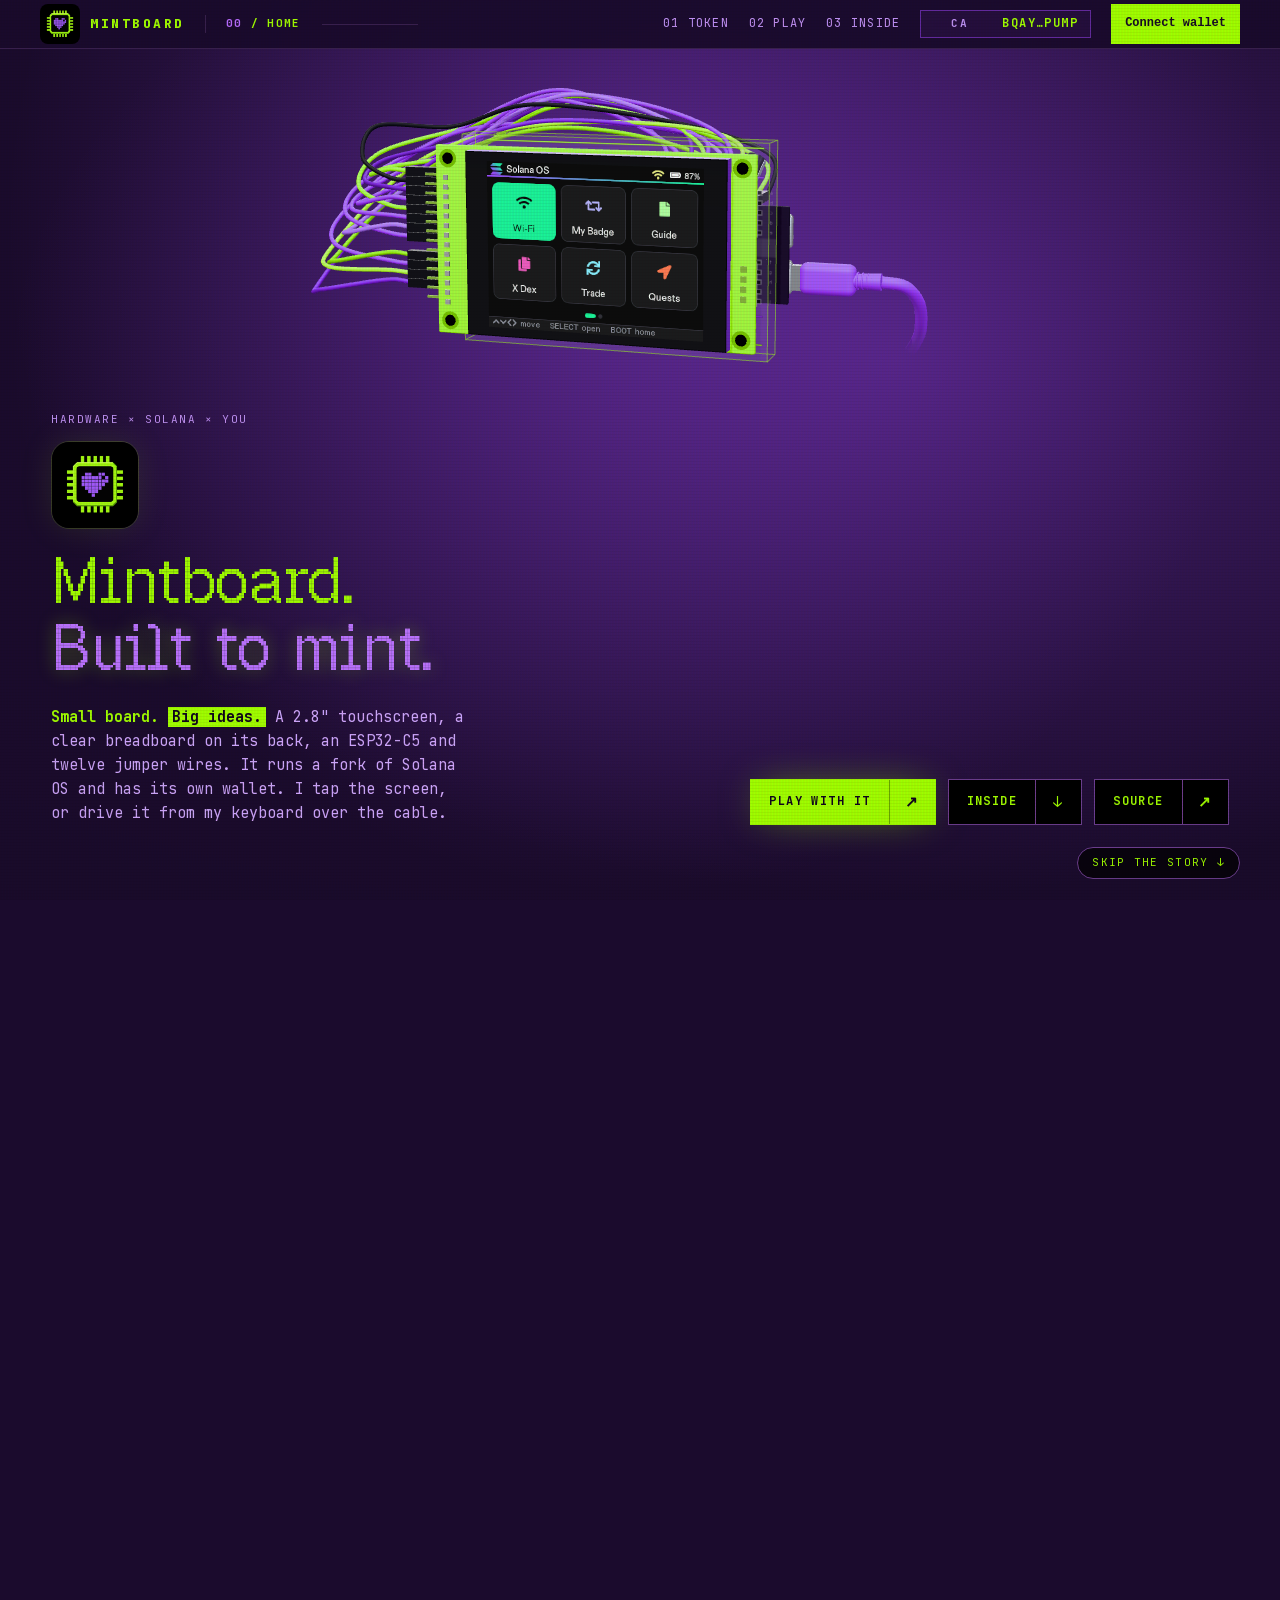
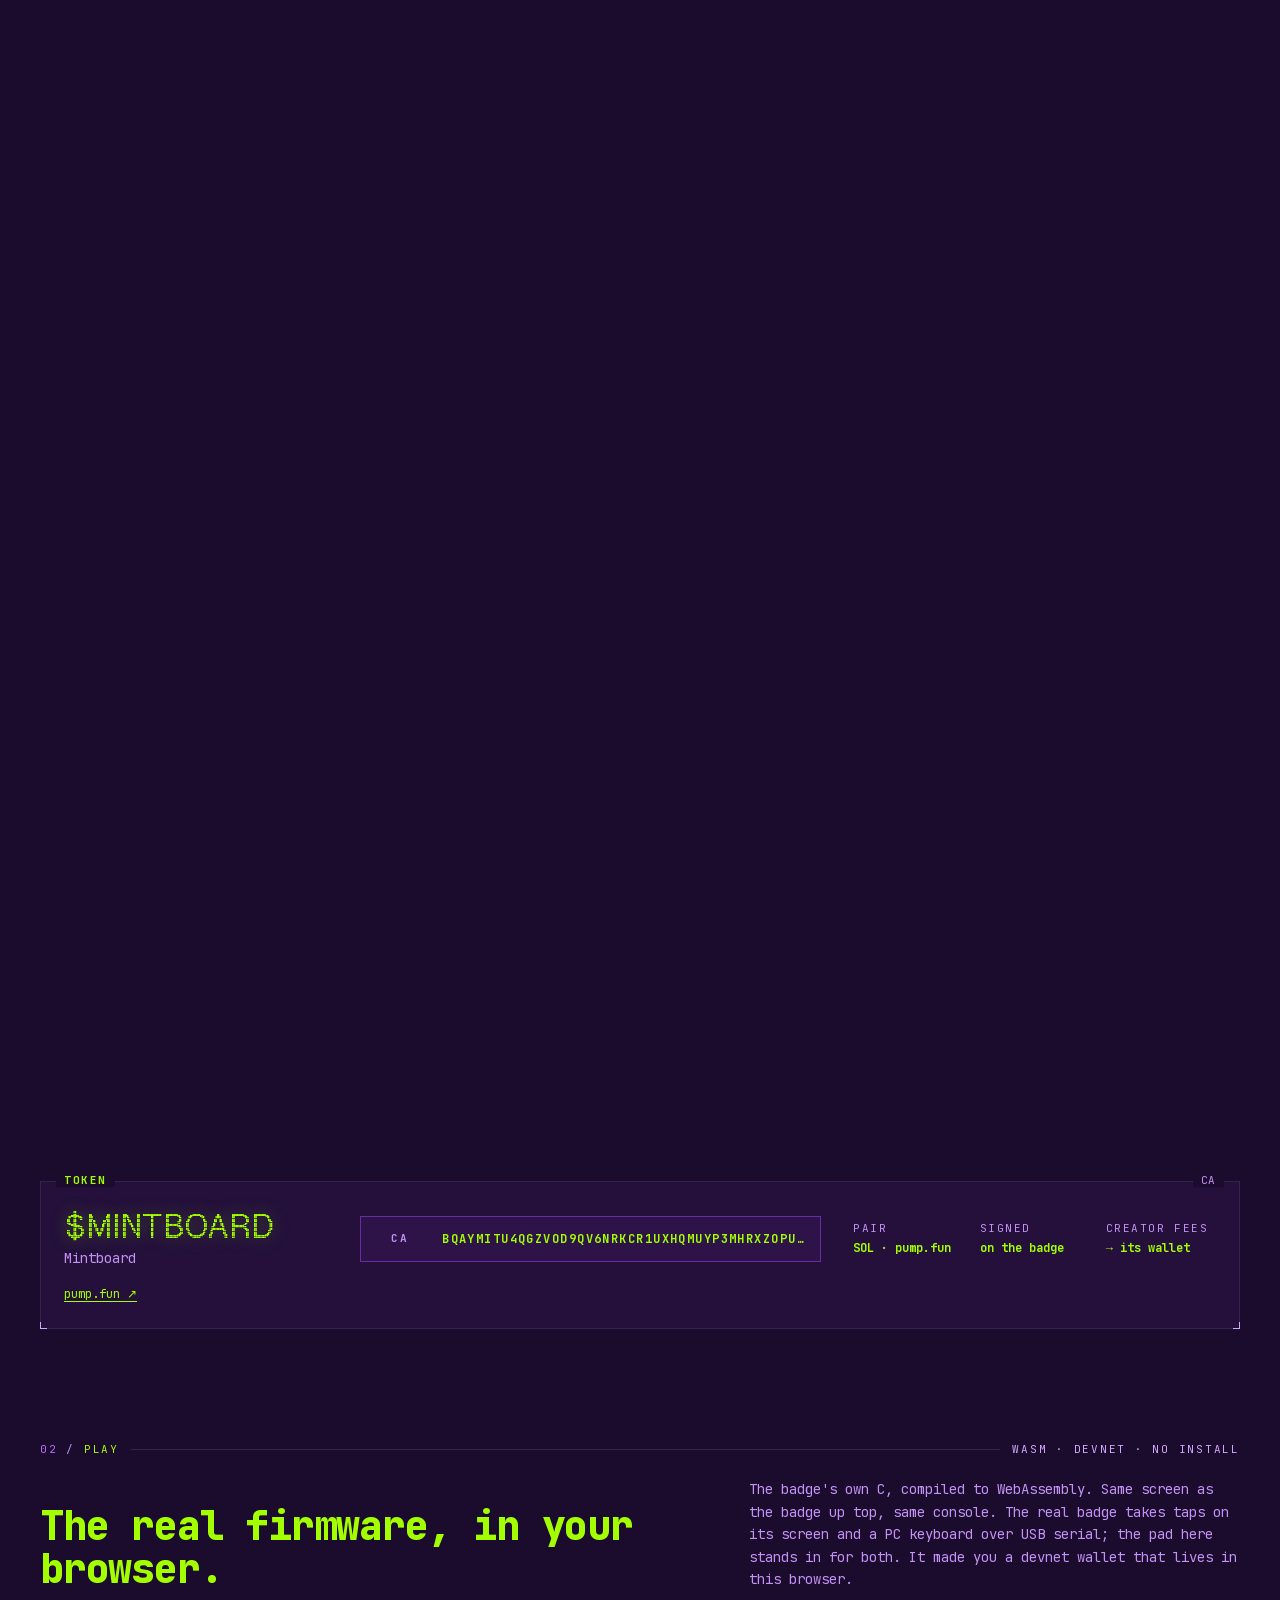
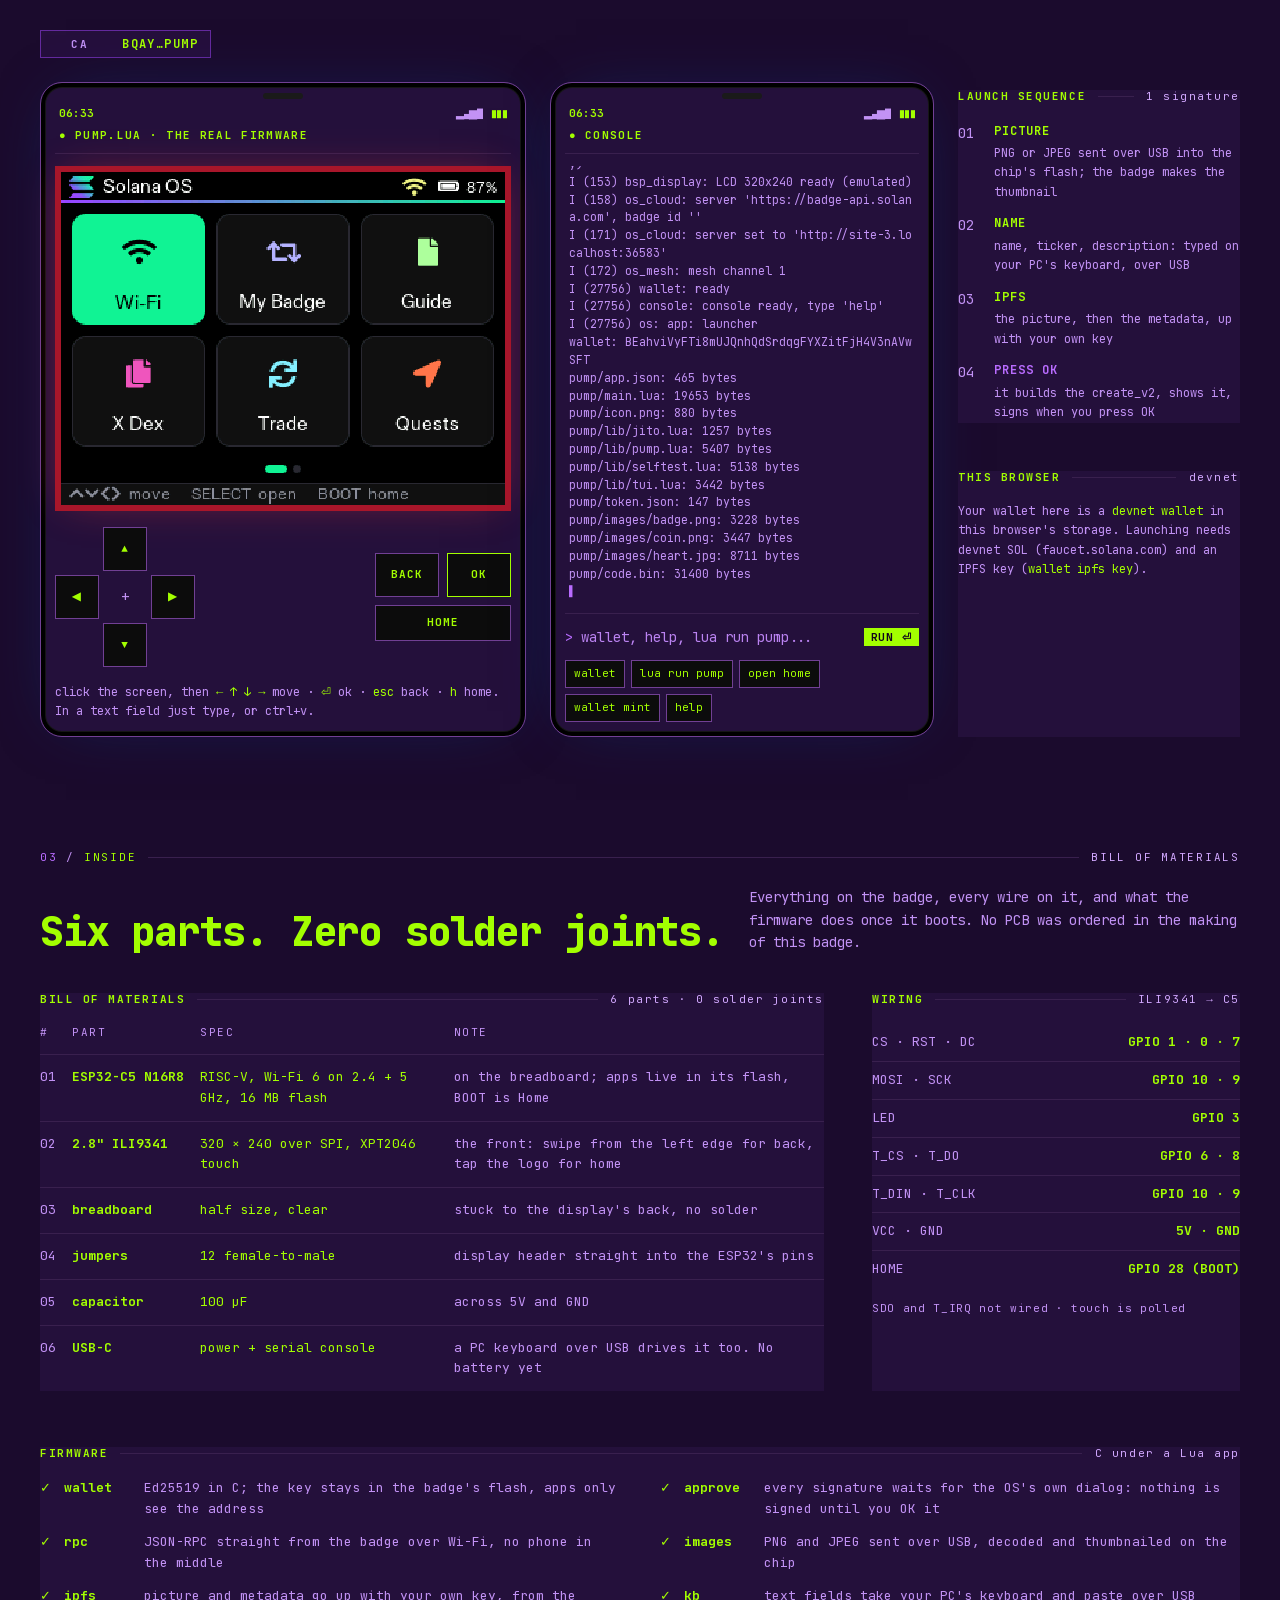
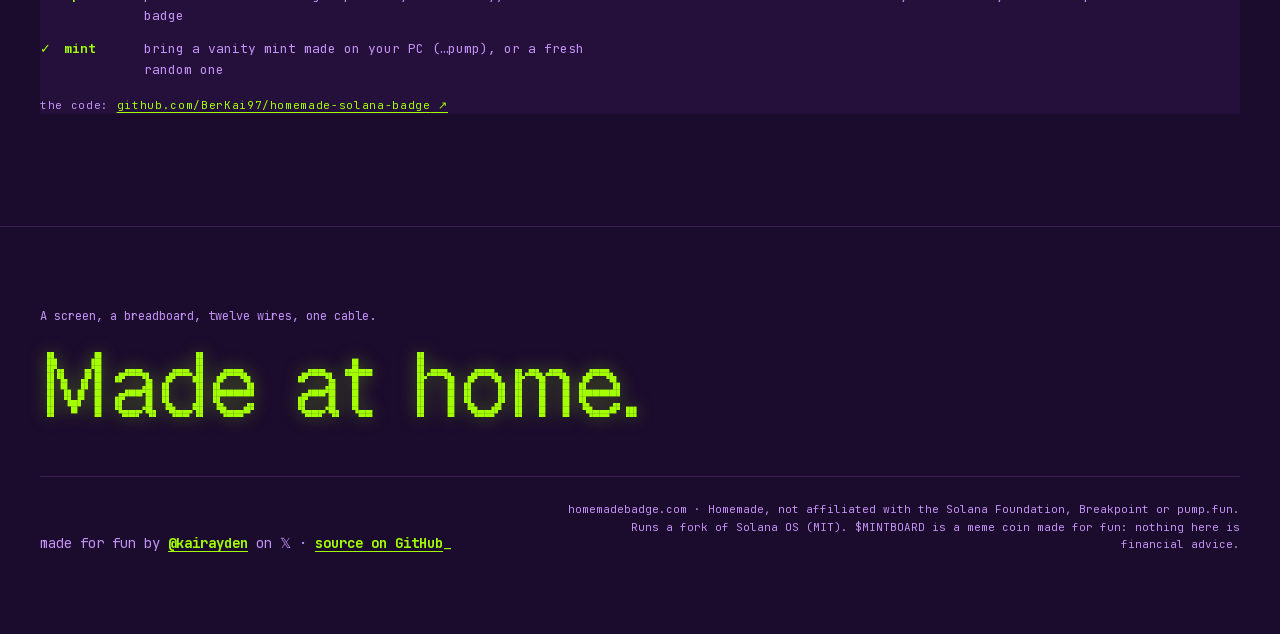
==== commit afe450de: "Publish Mintboard CA across header, token section, and emulator panel" ====
--- a/index.html
+++ b/index.html
@@ -1 +1 @@
-<!DOCTYPE html><html data-dpl-id="dpl_Mintboard_wallet_v1_20261117" lang="en" class="jetbrains_mono_39ed8818-module__crZsHG__variable geist_pixel_ee23c507-module__r-F5iW__variable"><head><meta charSet="utf-8"/><meta name="viewport" content="width=device-width, initial-scale=1, viewport-fit=cover"/><link rel="preload" href="./_next/static/media/051742360c26797e-s.p.1wmoa0e_blxrz.woff2?dpl=dpl_Mintboard_wallet_v1_20261117" as="font" crossorigin="" type="font/woff2"/><link rel="preload" href="./_next/static/media/61a58143c2e45268.p.14th7iya-pf29.woff2?dpl=dpl_Mintboard_wallet_v1_20261117" as="font" crossorigin="" type="font/woff2"/><link rel="stylesheet" href="./_next/static/chunks/mintboard-theme-v4.css?dpl=dpl_Mintboard_wallet_v1_20261117" data-precedence="next"/><link rel="preload" as="script" fetchPriority="low" href="./_next/static/chunks/0hk1q95nku75f.js?dpl=dpl_Mintboard_wallet_v1_20261117"/><script src="./_next/static/chunks/13j278kkyyg0r.js?dpl=dpl_Mintboard_wallet_v1_20261117" async=""></script><script src="./_next/static/chunks/08ze1lqk82gu5.js?dpl=dpl_Mintboard_wallet_v1_20261117" async=""></script><script src="./_next/static/chunks/turbopack-07graka23mksq.js?dpl=dpl_Mintboard_wallet_v1_20261117" async=""></script><script src="./_next/static/chunks/2q0p-cwe362xn.js?dpl=dpl_Mintboard_wallet_v1_20261117" async="" crossorigin=""></script><script src="./_next/static/chunks/mintboard-ui-wallet-v1.js?dpl=dpl_Mintboard_wallet_v1_20261117" async="" crossorigin=""></script><script src="./_next/static/chunks/3ll42kkohb-3t.js?dpl=dpl_Mintboard_wallet_v1_20261117" async="" crossorigin=""></script><meta name="next-size-adjust" content=""/><meta name="theme-color" content="#000000"/><meta name="color-scheme" content="dark"/><title>Mintboard · Built to mint.</title><meta name="description" content="Mintboard brings Solana to a compact board: a 2.8&quot; screen, a clear breadboard, an ESP32-C5 and its own wallet. It launches a pump.fun coin from its own screen. Try the real firmware in your browser."/><meta name="application-name" content="Mintboard"/><meta property="og:title" content="Mintboard · Built to mint."/><meta property="og:description" content="Mintboard brings Solana to a compact board: a 2.8&quot; screen, a clear breadboard, an ESP32-C5 and its own wallet. It launches a pump.fun coin from its own screen. Try the real firmware in your browser."/><meta property="og:url" content="https://ghostxrun.github.io/Mintboard/"/><meta property="og:site_name" content="Mintboard"/><meta property="og:image" content="https://ghostxrun.github.io/Mintboard/mintboard-logo.png"/><meta property="og:image:type" content="image/png"/><meta property="og:image:width" content="1254"/><meta property="og:image:height" content="1254"/><meta property="og:image:alt" content="Mintboard: a lime chip with a purple pixel heart."/><meta property="og:type" content="website"/><meta name="twitter:card" content="summary_large_image"/><meta name="twitter:creator" content="@kairayden"/><meta name="twitter:title" content="Mintboard · Built to mint."/><meta name="twitter:description" content="Mintboard brings Solana to a compact board: a 2.8&quot; screen, a clear breadboard, an ESP32-C5 and its own wallet. It launches a pump.fun coin from its own screen. Try the real firmware in your browser."/><meta name="twitter:image" content="https://ghostxrun.github.io/Mintboard/mintboard-logo.png"/><meta name="twitter:image:alt" content="Mintboard: a lime chip with a purple pixel heart."/><meta name="twitter:image:type" content="image/png"/><meta name="twitter:image:width" content="1254"/><meta name="twitter:image:height" content="1254"/><link rel="icon" href="./mintboard-logo.png?v=mintboard-1" sizes="any" type="image/png"/><link rel="icon" href="./mintboard-logo.png?v=mintboard-1" sizes="16x16" type="image/png"/><link rel="icon" href="./mintboard-logo.png?v=mintboard-1" sizes="32x32" type="image/png"/><link rel="icon" href="./mintboard-logo.png?v=mintboard-1" sizes="48x48" type="image/png"/><link rel="apple-touch-icon" href="./mintboard-logo.png?v=mintboard-1" sizes="180x180" type="image/png"/><script>document.documentElement.setAttribute('data-js','')</script><script src="./_next/static/chunks/0c0hxoamwjsbw.js?dpl=dpl_Mintboard_wallet_v1_20261117" noModule=""></script><script src="./mintboard-wallet-v1.js" defer></script><style>@media(max-width:639px){header.sticky>.wrap{gap:10px}header.sticky nav{gap:8px}}</style></head><body class="min-h-screen antialiased"><div hidden=""><!--$--><!--/$--></div><header class="sticky top-0 z-40 border-b border-line bg-black/85 pt-[env(safe-area-inset-top)] backdrop-blur-md"><div class="wrap flex h-12 items-center gap-5"><a href="#top" class="rgb-hover flex shrink-0 items-center gap-2.5 font-extrabold tracking-[0.18em]"><img src="./mintboard-logo.png" alt="" width="40" height="40" class="mintboard-nav-logo"/><span class="text-[13px] whitespace-nowrap">MINTBOARD</span></a><div class="hidden items-center gap-3 border-l border-line pl-5 sm:flex"><span class="w-[84px] text-[11px] font-bold tracking-[0.12em] whitespace-nowrap"><span class="text-acc2">00</span> / HOME</span><span class="relative h-px w-16 bg-line lg:w-24" aria-hidden="true"><span class="absolute inset-0 origin-left bg-acc" style="transform:scaleX(0)"></span></span></div><p class="hidden min-w-0 truncate text-[11px] tracking-[0.08em] text-dim2 2xl:block">esp32-c5 · ili9341 · solana os fork · $<!-- -->MINTBOARD<!-- --> ·<!-- --> <!-- -->CA TBA</p><nav class="ml-auto flex min-w-0 items-center gap-5 text-[12px]"><a href="#token" class="rgb-hover hidden tracking-[0.1em] text-dim uppercase hover:text-acc md:inline"><span class="text-dim2">01</span> <!-- -->token</a><a href="#play" class="rgb-hover hidden tracking-[0.1em] text-dim uppercase hover:text-acc md:inline"><span class="text-dim2">02</span> <!-- -->play</a><a href="#inside" class="rgb-hover hidden tracking-[0.1em] text-dim uppercase hover:text-acc md:inline"><span class="text-dim2">03</span> <!-- -->inside</a><div class="mintboard-ca cta h-7 text-[12px]" aria-label="Contract address: TBA"><span class="label">CA</span><span class="text-acc font-bold">TBA</span></div><mintboard-wallet></mintboard-wallet></nav></div></header><main><section id="top" data-section="00 / HOME" class="story"><div class="story-stage"><div class="absolute inset-0" data-emu="true"></div><div class="hud-layer pointer-events-none absolute inset-0" aria-hidden="true"><div class="hud-pt"><i class="hud-sq"></i><svg class="hud-lead" width="1" height="1"><line x1="0" y1="0" x2="-30" y2="-36"></line></svg><div class="hud-lab" data-left="1" style="left:-30px;top:-36px">ILI9341 · 320×240</div></div><div class="hud-pt"><i class="hud-sq"></i><svg class="hud-lead" width="1" height="1"><line x1="0" y1="0" x2="46" y2="-56"></line></svg><div class="hud-lab" style="left:46px;top:-56px">ESP32-C5</div></div><div class="hud-pt"><i class="hud-sq"></i><svg class="hud-lead" width="1" height="1"><line x1="0" y1="0" x2="-44" y2="56"></line></svg><div class="hud-lab" data-left="1" style="left:-44px;top:56px">BOOT = HOME</div></div><div class="hud-pt"><i class="hud-sq"></i><svg class="hud-lead" width="1" height="1"><line x1="0" y1="0" x2="-40" y2="-60"></line></svg><div class="hud-lab" data-left="1" style="left:-40px;top:-60px">USB-C · POWER</div></div><div class="hud-pt" data-minor="1"><i class="hud-sq"></i><svg class="hud-lead" width="1" height="1"><line x1="0" y1="0" x2="-40" y2="56"></line></svg><div class="hud-lab" data-left="1" style="left:-40px;top:56px">CLEAR BREADBOARD</div></div><div class="hud-pt"><i class="hud-sq"></i><svg class="hud-lead" width="1" height="1"><line x1="0" y1="0" x2="-24" y2="-54"></line></svg><div class="hud-lab" data-left="1" style="left:-24px;top:-54px">ILI9341 · 2.8&quot; · SPI</div></div><div class="hud-pt"><i class="hud-sq"></i><svg class="hud-lead" width="1" height="1"><line x1="0" y1="0" x2="-30" y2="62"></line></svg><div class="hud-lab" data-left="1" style="left:-30px;top:62px">CLEAR BREADBOARD · NO SOLDER</div></div><div class="hud-pt"><i class="hud-sq"></i><svg class="hud-lead" width="1" height="1"><line x1="0" y1="0" x2="26" y2="74"></line></svg><div class="hud-lab" style="left:26px;top:74px">ESP32-C5 · RISC-V</div></div><div class="hud-pt" data-minor="1"><i class="hud-sq"></i><svg class="hud-lead" width="1" height="1"><line x1="0" y1="0" x2="44" y2="-34"></line></svg><div class="hud-lab" style="left:44px;top:-34px">USB-C · POWER + SERIAL</div></div><div class="hud-pt"><i class="hud-sq"></i><svg class="hud-lead" width="1" height="1"><line x1="0" y1="0" x2="30" y2="-56"></line></svg><div class="hud-lab" style="left:30px;top:-56px">12 JUMPERS</div></div></div><div class="beat beat-home" data-from="-1" data-to="0.32"><p class="label">HARDWARE × SOLANA × YOU</p><h1 class="font-pixel mt-3 text-[clamp(44px,6.4vw,104px)] leading-[0.92] tracking-[-0.02em]"><img src="./mintboard-logo.png" alt="Mintboard" width="88" height="88" class="mintboard-hero-logo"/><span class="glitch block" data-text="Mintboard." data-glitch-auto="true">Mintboard.</span><span class="glitch glow block text-acc sm:pl-[1.6em]" data-text="Built to mint." data-glitch-auto="true">Built to mint.</span></h1><div class="mt-6 flex flex-col gap-5 sm:flex-row sm:items-end sm:justify-between"><p class="max-w-[46ch] text-dim"><span class="font-bold text-fg">Small board. <span class="bg-acc px-1 text-black">Big ideas.</span></span> <!-- -->A 2.8&quot; touchscreen, a clear breadboard on its back, an ESP32-C5 and twelve jumper wires. It runs a fork of Solana OS and has its own wallet. I tap the screen, or drive it from my keyboard over the cable.</p><div class="pointer-events-auto flex flex-wrap gap-3"><a href="#play" class="cta cta-pri"><span>Play with it</span><span class="cta-ar">↗</span></a><a href="#inside" class="cta"><span>Inside</span><span class="cta-ar">↓</span></a><a href="https://github.com/BerKai97/homemade-solana-badge" target="_blank" rel="noreferrer" class="cta"><span>Source</span><span class="cta-ar">↗</span></a></div></div></div><div class="beat beat-side" data-from="0.34" data-to="0.6799999999999999"><p class="label"><span class="text-acc2">exploded view</span></p><h2 class="font-pixel mt-3 text-[clamp(36px,4.4vw,72px)] leading-[0.95]"><span class="glitch block" data-text="Taken apart.">Taken apart.</span><span class="glitch block text-acc glow" data-text="Nothing soldered.">Nothing soldered.</span></h2><p class="mt-5 max-w-[38ch] text-dim">A lime 2.8&quot; ILI9341 in front. A half-size clear breadboard on its back. An ESP32-C5 on top. Twelve jumper wires and one USB-C cable.</p></div><div class="beat beat-free" data-from="0.7" data-to="2"><p class="label"><span class="text-acc2">live</span> · the screen is the real firmware</p><h2 class="font-pixel mt-3 text-[clamp(36px,4.4vw,72px)] leading-[0.95]"><span class="glitch block" data-text="The screen">The screen</span><span class="glitch block text-acc glow" data-text="is live.">is live.</span></h2><p class="mt-4 max-w-[38ch] text-dim">It runs the real firmware. Click the screen, then use your arrow keys, Enter and Esc, the way I drive mine over serial. Drag to turn it. Or play with it flat, below.</p><div class="pointer-events-auto mt-6 flex flex-wrap gap-3"><a href="#play" class="cta cta-pri"><span>Play with it</span><span class="cta-ar">↗</span></a><a href="#token" class="cta"><span>CA · TBA</span><span class="cta-ar">↓</span></a></div></div><div class="beat beat-views" data-from="0.7" data-to="2"><div class="seg pointer-events-auto" role="group" aria-label="View"><button type="button" aria-pressed="true" class="uppercase">front</button><button type="button" aria-pressed="false" class="uppercase">back</button><button type="button" aria-pressed="false" class="uppercase">side</button><button type="button" aria-pressed="false" class="uppercase">explode<span class="ml-1.5 hidden opacity-60 sm:inline">E</span></button></div></div><div class="beat pill-wrap pill-right" data-from="-1" data-to="0.6799999999999999"><button type="button" class="pill pointer-events-auto">Skip the story <span class="text-acc">↓</span></button></div></div></section><div id="token" data-section="01 / TOKEN" class="wrap scroll-mt-24 pt-16 sm:pt-20"><section data-reveal="true" class="box "><h3 class="box-t" data-scramble="true">TOKEN</h3><span class="box-n">TBA</span><div class="grid items-center gap-5 lg:grid-cols-12 lg:gap-8"><div class="flex flex-wrap items-baseline gap-x-3 gap-y-1 lg:col-span-3"><span class="font-pixel glow text-[28px] leading-none text-acc sm:text-[34px] lg:max-xl:text-[28px]">$<!-- -->MINTBOARD</span><span class="text-dim">Mintboard</span></div><div class="min-w-0 lg:col-span-5"><div class="mintboard-ca cta h-[46px] w-full" aria-label="Contract address: TBA"><span class="label">CA</span><span class="text-acc font-bold">TBA</span></div></div><dl class="grid grid-cols-3 gap-4 lg:col-span-4"><div><dt class="label">pair</dt><dd class="mt-0.5 text-[12px] font-bold">SOL · pump.fun</dd></div><div><dt class="label">signed</dt><dd class="mt-0.5 text-[12px] font-bold">on the badge</dd></div><div><dt class="label">creator fees</dt><dd class="mt-0.5 text-[12px] font-bold">→ its wallet</dd></div></dl></div><a href="#token" target="_blank" rel="noreferrer" class="link mt-4 inline-block text-[12px]">CA · TBA</a></section></div><section id="play" data-section="02 / PLAY" class="wrap pt-20 sm:pt-28"><header class="mb-8 sm:mb-10"><div class="sec-rule rv"><span><span class="text-acc2">02</span> <span class="text-dim2">/</span> <span class="text-fg" data-scramble="true">PLAY</span></span><i></i><span class="hidden sm:inline">wasm · devnet · no install</span></div><div class="mt-5 grid gap-4 lg:grid-cols-12 lg:items-end"><h2 class="glitch glitch-hover rv text-[28px] leading-[1.08] font-extrabold tracking-[-0.03em] sm:text-[40px] lg:col-span-7" data-text="The real firmware, in your browser." style="--d:.08s">The real firmware, in your browser.</h2><div class="rv max-w-xl text-dim lg:col-span-5 lg:justify-self-end" style="--d:.16s">The badge&#x27;s own C, compiled to WebAssembly. Same screen as the badge up top, same console. The real badge takes taps on its screen and a PC keyboard over USB serial; the pad here stands in for both. It made you a devnet wallet that lives in this browser.</div></div></header><div class="mb-6 flex"><div class="mintboard-ca cta h-7 text-[12px]" aria-label="Contract address: TBA"><span class="label">CA</span><span class="text-acc font-bold">TBA</span></div></div><div class="grid grid-cols-1 gap-6 lg:grid-cols-12"><div class="device rv flex flex-col lg:col-span-5"><div class="mx-auto mb-1.5 h-1.5 w-10 rounded-full bg-[#1a1a1a]"></div><div class="flex items-center justify-between px-1 text-[11px] font-bold"><span>--:--</span><span class="flex items-center gap-2 text-[10px] tracking-tighter"><span class="text-dim">▂▄▆█</span><span class="text-grn">▮▮▮</span></span></div><div class="mb-3 flex items-center gap-2 border-b border-line px-1 pt-1 pb-2 text-[11px] font-bold tracking-[0.12em] uppercase"><span class="text-grn">●</span> <!-- -->pump.lua · the real firmware</div><div data-emu="true" class="flex flex-col gap-4"><div class="border-[6px] border-[#a8162a] bg-black shadow-[0_0_40px_-12px_rgba(255,59,59,0.45)]"><div class="aspect-[4/3]"></div></div><div class="flex items-center justify-between gap-3"><div class="grid grid-cols-3 grid-rows-3 gap-1"><span></span><button type="button" aria-label="up" class="key text-[11px] tracking-[0.1em] h-11 w-11">▲</button><span></span><button type="button" aria-label="left" class="key text-[11px] tracking-[0.1em] h-11 w-11">◀</button><span class="grid place-items-center text-dim2">+</span><button type="button" aria-label="right" class="key text-[11px] tracking-[0.1em] h-11 w-11">▶</button><span></span><button type="button" aria-label="down" class="key text-[11px] tracking-[0.1em] h-11 w-11">▼</button><span></span></div><div class="flex flex-col items-end gap-2"><div class="flex gap-2"><button type="button" aria-label="back" class="key text-[11px] tracking-[0.1em] h-11 w-16">BACK</button><button type="button" aria-label="select" class="key text-[11px] tracking-[0.1em] h-11 w-16 !border-grn !text-grn">OK</button></div><button type="button" aria-label="home" class="key text-[11px] tracking-[0.1em] h-9 w-[8.5rem]">HOME</button></div></div><p class="text-[12px] leading-relaxed text-dim">click the screen, then <span class="text-fg">← ↑ ↓ →</span> move · <span class="text-fg">⏎</span> ok ·<!-- --> <span class="text-fg">esc</span> back · <span class="text-fg">h</span> home. In a text field just type, or ctrl+v.</p></div></div><div class="device rv flex flex-col lg:col-span-4"><div class="mx-auto mb-1.5 h-1.5 w-10 rounded-full bg-[#1a1a1a]"></div><div class="flex items-center justify-between px-1 text-[11px] font-bold"><span>--:--</span><span class="flex items-center gap-2 text-[10px] tracking-tighter"><span class="text-dim">▂▄▆█</span><span class="text-grn">▮▮▮</span></span></div><div class="mb-3 flex items-center gap-2 border-b border-line px-1 pt-1 pb-2 text-[11px] font-bold tracking-[0.12em] uppercase"><span class="text-acc">●</span> <!-- -->console</div><div class="h-[340px] overflow-auto px-1 text-[11.5px] leading-[1.55] break-all whitespace-pre-wrap lg:h-auto lg:flex-1 lg:basis-0"><span class="blink text-acc2">▌</span></div><form class="mt-3 flex items-center gap-2 border-t border-line pt-3"><span class="text-acc2">&gt;</span><input placeholder="wallet, help, lua run pump..." aria-label="Console line" autoComplete="off" spellCheck="false" class="min-w-0 flex-1 bg-transparent text-fg outline-none placeholder:text-dim2" value=""/><button class="tag bg-acc">RUN ⏎</button></form><div class="mt-3 flex flex-wrap gap-1.5"><button type="button" class="key px-2 py-1 text-[11px] font-normal">wallet</button><button type="button" class="key px-2 py-1 text-[11px] font-normal">lua run pump</button><button type="button" class="key px-2 py-1 text-[11px] font-normal">open home</button><button type="button" class="key px-2 py-1 text-[11px] font-normal">wallet mint</button><button type="button" class="key px-2 py-1 text-[11px] font-normal">help</button></div></div><div class="flex min-w-0 flex-col gap-12 lg:col-span-3 lg:pt-2"><section data-reveal="true" class="panel "><div class="panel-h"><h3 data-scramble="true">LAUNCH SEQUENCE</h3><i></i><span>1 signature</span></div><ol class="flex flex-col gap-3"><li class="grid grid-cols-[1.75rem_1fr] gap-x-2"><span class="text-dim2">01</span><span class="font-bold uppercase tracking-[0.08em] text-[12px] text-acc">picture</span><span></span><span class="text-[12px] leading-relaxed text-dim">PNG or JPEG sent over USB into the chip&#x27;s flash; the badge makes the thumbnail</span></li><li class="grid grid-cols-[1.75rem_1fr] gap-x-2"><span class="text-dim2">02</span><span class="font-bold uppercase tracking-[0.08em] text-[12px] text-acc">name</span><span></span><span class="text-[12px] leading-relaxed text-dim">name, ticker, description: typed on your PC&#x27;s keyboard, over USB</span></li><li class="grid grid-cols-[1.75rem_1fr] gap-x-2"><span class="text-dim2">03</span><span class="font-bold uppercase tracking-[0.08em] text-[12px] text-acc">ipfs</span><span></span><span class="text-[12px] leading-relaxed text-dim">the picture, then the metadata, up with your own key</span></li><li class="grid grid-cols-[1.75rem_1fr] gap-x-2"><span class="text-dim2">04</span><span class="font-bold uppercase tracking-[0.08em] text-[12px] text-acc2">press ok</span><span></span><span class="text-[12px] leading-relaxed text-dim">it builds the create_v2, shows it, signs when you press OK</span></li></ol></section><section data-reveal="true" class="panel flex-1"><div class="panel-h"><h3 data-scramble="true">THIS BROWSER</h3><i></i><span>devnet</span></div><p class="text-[12px] leading-relaxed text-dim">Your wallet here is a <span class="text-fg">devnet wallet</span> in this browser&#x27;s storage. Launching needs devnet SOL (faucet.solana.com) and an IPFS key (<span class="text-acc">wallet ipfs key</span>).</p></section></div></div></section><section id="inside" data-section="03 / INSIDE" class="wrap py-20 sm:py-28"><header class="mb-8 sm:mb-10"><div class="sec-rule rv"><span><span class="text-acc2">03</span> <span class="text-dim2">/</span> <span class="text-fg" data-scramble="true">INSIDE</span></span><i></i><span class="hidden sm:inline">bill of materials</span></div><div class="mt-5 grid gap-4 lg:grid-cols-12 lg:items-end"><h2 class="glitch glitch-hover rv text-[28px] leading-[1.08] font-extrabold tracking-[-0.03em] sm:text-[40px] lg:col-span-7" data-text="Six parts. Zero solder joints." style="--d:.08s">Six parts. Zero solder joints.</h2><div class="rv max-w-xl text-dim lg:col-span-5 lg:justify-self-end" style="--d:.16s">Everything on the badge, every wire on it, and what the firmware does once it boots. No PCB was ordered in the making of this badge.</div></div></header><div class="grid grid-cols-1 gap-x-12 gap-y-14 lg:grid-cols-12"><section data-reveal="true" class="panel lg:col-span-8"><div class="panel-h"><h3 data-scramble="true">BILL OF MATERIALS</h3><i></i><span>6 parts · 0 solder joints</span></div><ol class="flex flex-col sm:hidden"><li class="border-t border-line py-3 first:border-0 first:pt-0"><p class="flex gap-3"><span class="text-dim2">01</span><span class="font-bold text-acc">ESP32-C5 N16R8</span></p><p class="mt-1 pl-8 text-[13px]">RISC-V, Wi-Fi 6 on 2.4 + 5 GHz, 16 MB flash</p><p class="pl-8 text-[13px] text-dim">on the breadboard; apps live in its flash, BOOT is Home</p></li><li class="border-t border-line py-3 first:border-0 first:pt-0"><p class="flex gap-3"><span class="text-dim2">02</span><span class="font-bold text-acc">2.8&quot; ILI9341</span></p><p class="mt-1 pl-8 text-[13px]">320 × 240 over SPI, XPT2046 touch</p><p class="pl-8 text-[13px] text-dim">the front: swipe from the left edge for back, tap the logo for home</p></li><li class="border-t border-line py-3 first:border-0 first:pt-0"><p class="flex gap-3"><span class="text-dim2">03</span><span class="font-bold text-acc">breadboard</span></p><p class="mt-1 pl-8 text-[13px]">half size, clear</p><p class="pl-8 text-[13px] text-dim">stuck to the display&#x27;s back, no solder</p></li><li class="border-t border-line py-3 first:border-0 first:pt-0"><p class="flex gap-3"><span class="text-dim2">04</span><span class="font-bold text-acc">jumpers</span></p><p class="mt-1 pl-8 text-[13px]">12 female-to-male</p><p class="pl-8 text-[13px] text-dim">display header straight into the ESP32&#x27;s pins</p></li><li class="border-t border-line py-3 first:border-0 first:pt-0"><p class="flex gap-3"><span class="text-dim2">05</span><span class="font-bold text-acc">capacitor</span></p><p class="mt-1 pl-8 text-[13px]">100 µF</p><p class="pl-8 text-[13px] text-dim">across 5V and GND</p></li><li class="border-t border-line py-3 first:border-0 first:pt-0"><p class="flex gap-3"><span class="text-dim2">06</span><span class="font-bold text-acc">USB-C</span></p><p class="mt-1 pl-8 text-[13px]">power + serial console</p><p class="pl-8 text-[13px] text-dim">a PC keyboard over USB drives it too. No battery yet</p></li></ol><div class="hidden sm:block"><table class="w-full text-left text-[13px]"><thead><tr class="label"><th class="pb-3 font-normal">#</th><th class="pb-3 font-normal">part</th><th class="pb-3 font-normal">spec</th><th class="pb-3 font-normal">note</th></tr></thead><tbody><tr class="border-t border-line"><td class="py-3 pr-4 align-top text-dim2">01</td><td class="py-3 pr-4 align-top font-bold whitespace-nowrap text-acc">ESP32-C5 N16R8</td><td class="py-3 pr-4 align-top">RISC-V, Wi-Fi 6 on 2.4 + 5 GHz, 16 MB flash</td><td class="py-3 align-top text-dim">on the breadboard; apps live in its flash, BOOT is Home</td></tr><tr class="border-t border-line"><td class="py-3 pr-4 align-top text-dim2">02</td><td class="py-3 pr-4 align-top font-bold whitespace-nowrap text-acc">2.8&quot; ILI9341</td><td class="py-3 pr-4 align-top">320 × 240 over SPI, XPT2046 touch</td><td class="py-3 align-top text-dim">the front: swipe from the left edge for back, tap the logo for home</td></tr><tr class="border-t border-line"><td class="py-3 pr-4 align-top text-dim2">03</td><td class="py-3 pr-4 align-top font-bold whitespace-nowrap text-acc">breadboard</td><td class="py-3 pr-4 align-top">half size, clear</td><td class="py-3 align-top text-dim">stuck to the display&#x27;s back, no solder</td></tr><tr class="border-t border-line"><td class="py-3 pr-4 align-top text-dim2">04</td><td class="py-3 pr-4 align-top font-bold whitespace-nowrap text-acc">jumpers</td><td class="py-3 pr-4 align-top">12 female-to-male</td><td class="py-3 align-top text-dim">display header straight into the ESP32&#x27;s pins</td></tr><tr class="border-t border-line"><td class="py-3 pr-4 align-top text-dim2">05</td><td class="py-3 pr-4 align-top font-bold whitespace-nowrap text-acc">capacitor</td><td class="py-3 pr-4 align-top">100 µF</td><td class="py-3 align-top text-dim">across 5V and GND</td></tr><tr class="border-t border-line"><td class="py-3 pr-4 align-top text-dim2">06</td><td class="py-3 pr-4 align-top font-bold whitespace-nowrap text-acc">USB-C</td><td class="py-3 pr-4 align-top">power + serial console</td><td class="py-3 align-top text-dim">a PC keyboard over USB drives it too. No battery yet</td></tr></tbody></table></div></section><section data-reveal="true" class="panel lg:col-span-4"><div class="panel-h"><h3 data-scramble="true">WIRING</h3><i></i><span>ILI9341 → C5</span></div><table class="w-full text-[13px]"><tbody><tr class="border-b border-line last:border-0"><td class="py-2 text-dim">CS · RST · DC</td><td class="py-2 text-right font-bold text-acc">GPIO 1 · 0 · 7</td></tr><tr class="border-b border-line last:border-0"><td class="py-2 text-dim">MOSI · SCK</td><td class="py-2 text-right font-bold text-acc">GPIO 10 · 9</td></tr><tr class="border-b border-line last:border-0"><td class="py-2 text-dim">LED</td><td class="py-2 text-right font-bold text-acc">GPIO 3</td></tr><tr class="border-b border-line last:border-0"><td class="py-2 text-dim">T_CS · T_DO</td><td class="py-2 text-right font-bold text-acc">GPIO 6 · 8</td></tr><tr class="border-b border-line last:border-0"><td class="py-2 text-dim">T_DIN · T_CLK</td><td class="py-2 text-right font-bold text-acc">GPIO 10 · 9</td></tr><tr class="border-b border-line last:border-0"><td class="py-2 text-dim">VCC · GND</td><td class="py-2 text-right font-bold text-acc">5V · GND</td></tr><tr class="border-b border-line last:border-0"><td class="py-2 text-dim">HOME</td><td class="py-2 text-right font-bold text-acc">GPIO 28 (BOOT)</td></tr></tbody></table><p class="mt-3 text-[11px] tracking-[0.06em] text-dim2">SDO and T_IRQ not wired · touch is polled</p></section><section data-reveal="true" class="panel lg:col-span-12"><div class="panel-h"><h3 data-scramble="true">FIRMWARE</h3><i></i><span>C under a Lua app</span></div><ul class="grid gap-x-10 gap-y-3 md:grid-cols-2"><li class="grid grid-cols-[1rem_4.5rem_1fr] gap-2 text-[13px]"><span class="text-grn">✓</span><span class="font-bold text-acc">wallet</span><span class="text-dim">Ed25519 in C; the key stays in the badge&#x27;s flash, apps only see the address</span></li><li class="grid grid-cols-[1rem_4.5rem_1fr] gap-2 text-[13px]"><span class="text-grn">✓</span><span class="font-bold text-acc">approve</span><span class="text-dim">every signature waits for the OS&#x27;s own dialog: nothing is signed until you OK it</span></li><li class="grid grid-cols-[1rem_4.5rem_1fr] gap-2 text-[13px]"><span class="text-grn">✓</span><span class="font-bold text-acc">rpc</span><span class="text-dim">JSON-RPC straight from the badge over Wi-Fi, no phone in the middle</span></li><li class="grid grid-cols-[1rem_4.5rem_1fr] gap-2 text-[13px]"><span class="text-grn">✓</span><span class="font-bold text-acc">images</span><span class="text-dim">PNG and JPEG sent over USB, decoded and thumbnailed on the chip</span></li><li class="grid grid-cols-[1rem_4.5rem_1fr] gap-2 text-[13px]"><span class="text-grn">✓</span><span class="font-bold text-acc">ipfs</span><span class="text-dim">picture and metadata go up with your own key, from the badge</span></li><li class="grid grid-cols-[1rem_4.5rem_1fr] gap-2 text-[13px]"><span class="text-grn">✓</span><span class="font-bold text-acc">kb</span><span class="text-dim">text fields take your PC&#x27;s keyboard and paste over USB</span></li><li class="grid grid-cols-[1rem_4.5rem_1fr] gap-2 text-[13px]"><span class="text-grn">✓</span><span class="font-bold text-acc">mint</span><span class="text-dim">bring a vanity mint made on your PC (…pump), or a fresh random one</span></li></ul><p class="mt-4 text-[11px] tracking-[0.06em] text-dim2">the code:<!-- --> <a href="https://github.com/BerKai97/homemade-solana-badge" target="_blank" rel="noreferrer" class="link">github.com/BerKai97/homemade-solana-badge<!-- --> ↗</a></p></section></div></section></main><footer class="border-t border-line"><div class="wrap py-16 sm:py-20"><p class="rv text-[12px] text-dim">A screen, a breadboard, twelve wires, one cable.</p><p class="glitch glitch-hover rv font-pixel mt-4 text-[clamp(36px,7vw,96px)] leading-[0.95] text-acc glow" data-text="Made at home.">Made at home.</p><div class="mt-12 flex flex-col gap-6 border-t border-line pt-6 sm:flex-row sm:items-end sm:justify-between"><p><span class="text-dim">made for fun by </span><a href="https://x.com/kairayden" target="_blank" rel="noreferrer" class="link font-bold">@<!-- -->kairayden</a><span class="text-dim"> on 𝕏 · </span><a href="https://github.com/BerKai97/homemade-solana-badge" target="_blank" rel="noreferrer" class="link font-bold">source on GitHub</a><span class="blink text-acc">_</span></p><p class="max-w-2xl text-[11px] leading-relaxed text-dim2 sm:text-right">homemadebadge.com · Homemade, not affiliated with the Solana Foundation, Breakpoint or pump.fun. Runs a fork of Solana OS (MIT). $<!-- -->MINTBOARD<!-- --> is a meme coin made for fun: nothing here is financial advice.</p></div></div></footer><!--$--><!--/$--><div class="tft" aria-hidden="true"><div class="tft-mask"></div><div class="tft-vig"></div><div class="tft-flick"></div></div><script src="./_next/static/chunks/0hk1q95nku75f.js?dpl=dpl_Mintboard_wallet_v1_20261117" id="_R_" async=""></script><script>(self.__next_f=self.__next_f||[]).push([0])</script><script>self.__next_f.push([1,"1:\"$Sreact.fragment\"\n2:I[92987,[\"./_next/static/chunks/2q0p-cwe362xn.js?dpl=dpl_Mintboard_wallet_v1_20261117\"],\"default\"]\n3:I[77003,[\"./_next/static/chunks/2q0p-cwe362xn.js?dpl=dpl_Mintboard_wallet_v1_20261117\"],\"default\"]\n4:I[70196,[\"./_next/static/chunks/mintboard-ui-wallet-v1.js?dpl=dpl_Mintboard_wallet_v1_20261117\",\"./_next/static/chunks/3ll42kkohb-3t.js?dpl=dpl_Mintboard_wallet_v1_20261117\"],\"EmuBoot\"]\n5:I[95737,[\"./_next/static/chunks/mintboard-ui-wallet-v1.js?dpl=dpl_Mintboard_wallet_v1_20261117\",\"./_next/static/chunks/3ll42kkohb-3t.js?dpl=dpl_Mintboard_wallet_v1_20261117\"],\"Fx\"]\n6:I[43133,[\"./_next/static/chunks/mintboard-ui-wallet-v1.js?dpl=dpl_Mintboard_wallet_v1_20261117\",\"./_next/static/chunks/3ll42kkohb-3t.js?dpl=dpl_Mintboard_wallet_v1_20261117\"],\"StatusBar\"]\n7:I[32456,[\"./_next/static/chunks/mintboard-ui-wallet-v1.js?dpl=dpl_Mintboard_wallet_v1_20261117\",\"./_next/static/chunks/3ll42kkohb-3t.js?dpl=dpl_Mintboard_wallet_v1_20261117\"],\"Story\"]\n8:I[74158,[\"./_next/static/chunks/mintboard-ui-wallet-v1.js?dpl=dpl_Mintboard_wallet_v1_20261117\",\"./_next/static/chunks/3ll42kkohb-3t.js?dpl=dpl_Mintboard_wallet_v1_20261117\"],\"Ca\"]\n9:I[26017,[\"./_next/static/chunks/mintboard-ui-wallet-v1.js?dpl=dpl_Mintboard_wallet_v1_20261117\",\"./_next/static/chunks/3ll42kkohb-3t.js?dpl=dpl_Mintboard_wallet_v1_20261117\"],\"EmulatorPanel\"]\n12:I[24326,[],\"default\",1]\n:HL[\"./_next/static/chunks/mintboard-theme-v4.css?dpl=dpl_Mintboard_wallet_v1_20261117\",\"style\"]\n:HL[\"./_next/static/media/051742360c26797e-s.p.1wmoa0e_blxrz.woff2?dpl=dpl_Mintboard_wallet_v1_20261117\",\"font\",{\"crossOrigin\":\"\",\"type\":\"font/woff2\"}]\n:HL[\"./_next/static/media/61a58143c2e45268.p.14th7iya-pf29.woff2?dpl=dpl_Mintboard_wallet_v1_20261117\",\"font\",{\"crossOrigin\":\"\",\"type\":\"font/woff2\"}]\n"])</script><script>self.__next_f.push([1,"0:{\"P\":null,\"c\":[\"\",\"\"],\"q\":\"\",\"i\":false,\"f\":[[[\"\",{\"children\":[\"__PAGE__\",{},\"$undefined\",\"$undefined\",4608]},\"$undefined\",\"$undefined\",4624],[[\"$\",\"$1\",\"c\",{\"children\":[[[\"$\",\"link\",\"0\",{\"rel\":\"stylesheet\",\"href\":\"./_next/static/chunks/mintboard-theme-v4.css?dpl=dpl_Mintboard_wallet_v1_20261117\",\"precedence\":\"next\",\"crossOrigin\":\"$undefined\",\"nonce\":\"$undefined\"}]],[\"$\",\"html\",null,{\"lang\":\"en\",\"className\":\"jetbrains_mono_39ed8818-module__crZsHG__variable geist_pixel_ee23c507-module__r-F5iW__variable\",\"suppressHydrationWarning\":true,\"children\":[[\"$\",\"head\",null,{\"children\":[\"$\",\"script\",null,{\"dangerouslySetInnerHTML\":{\"__html\":\"document.documentElement.setAttribute('data-js','')\"}}]}],[\"$\",\"body\",null,{\"className\":\"min-h-screen antialiased\",\"children\":[[\"$\",\"$L2\",null,{\"parallelRouterKey\":\"children\",\"error\":\"$undefined\",\"errorStyles\":\"$undefined\",\"errorScripts\":\"$undefined\",\"template\":[\"$\",\"$L3\",null,{}],\"templateStyles\":\"$undefined\",\"templateScripts\":\"$undefined\",\"notFound\":[[[\"$\",\"title\",null,{\"children\":\"404: This page could not be found.\"}],[\"$\",\"div\",null,{\"style\":{\"fontFamily\":\"system-ui,\\\"Segoe UI\\\",Roboto,Helvetica,Arial,sans-serif,\\\"Apple Color Emoji\\\",\\\"Segoe UI Emoji\\\"\",\"height\":\"100vh\",\"textAlign\":\"center\",\"display\":\"flex\",\"flexDirection\":\"column\",\"alignItems\":\"center\",\"justifyContent\":\"center\"},\"children\":[\"$\",\"div\",null,{\"children\":[[\"$\",\"style\",null,{\"dangerouslySetInnerHTML\":{\"__html\":\"body{color:#000;background:#fff;margin:0}.next-error-h1{border-right:1px solid rgba(0,0,0,.3)}@media (prefers-color-scheme:dark){body{color:#fff;background:#000}.next-error-h1{border-right:1px solid rgba(255,255,255,.3)}}\"}}],[\"$\",\"h1\",null,{\"className\":\"next-error-h1\",\"style\":{\"display\":\"inline-block\",\"margin\":\"0 20px 0 0\",\"padding\":\"0 23px 0 0\",\"fontSize\":24,\"fontWeight\":500,\"verticalAlign\":\"top\",\"lineHeight\":\"49px\"},\"children\":404}],[\"$\",\"div\",null,{\"style\":{\"display\":\"inline-block\"},\"children\":[\"$\",\"h2\",null,{\"style\":{\"fontSize\":14,\"fontWeight\":400,\"lineHeight\":\"49px\",\"margin\":0},\"children\":\"This page could not be found.\"}]}]]}]}]],[]],\"forbidden\":\"$undefined\",\"unauthorized\":\"$undefined\"}],[\"$\",\"div\",null,{\"className\":\"tft\",\"aria-hidden\":true,\"children\":[[\"$\",\"div\",null,{\"className\":\"tft-mask\"}],[\"$\",\"div\",null,{\"className\":\"tft-vig\"}],[\"$\",\"div\",null,{\"className\":\"tft-flick\"}]]}]]}]]}]]}],{\"children\":[[\"$\",\"$1\",\"c\",{\"children\":[[[\"$\",\"$L4\",null,{}],[\"$\",\"$L5\",null,{}],[\"$\",\"$L6\",null,{}],[\"$\",\"main\",null,{\"children\":[[\"$\",\"$L7\",null,{}],[\"$\",\"div\",null,{\"id\":\"token\",\"data-section\":\"01 / TOKEN\",\"className\":\"wrap scroll-mt-24 pt-16 sm:pt-20\",\"children\":[\"$\",\"section\",null,{\"id\":\"$undefined\",\"data-reveal\":true,\"className\":\"box \",\"children\":[[\"$\",\"h3\",null,{\"className\":\"box-t\",\"data-scramble\":true,\"children\":\"TOKEN\"}],[\"$\",\"span\",null,{\"className\":\"box-n\",\"children\":\"TBA\"}],[[\"$\",\"div\",null,{\"className\":\"grid items-center gap-5 lg:grid-cols-12 lg:gap-8\",\"children\":[[\"$\",\"div\",null,{\"className\":\"flex flex-wrap items-baseline gap-x-3 gap-y-1 lg:col-span-3\",\"children\":[[\"$\",\"span\",null,{\"className\":\"font-pixel glow text-[28px] leading-none text-acc sm:text-[34px] lg:max-xl:text-[28px]\",\"children\":[\"$$\",\"MINTBOARD\"]}],[\"$\",\"span\",null,{\"className\":\"text-dim\",\"children\":\"Mintboard\"}]]}],[\"$\",\"div\",null,{\"className\":\"min-w-0 lg:col-span-5\",\"children\":[\"$\",\"$L8\",null,{}]}],[\"$\",\"dl\",null,{\"className\":\"grid grid-cols-3 gap-4 lg:col-span-4\",\"children\":[[\"$\",\"div\",\"pair\",{\"children\":[[\"$\",\"dt\",null,{\"className\":\"label\",\"children\":\"pair\"}],[\"$\",\"dd\",null,{\"className\":\"mt-0.5 text-[12px] font-bold\",\"children\":\"SOL · pump.fun\"}]]}],[\"$\",\"div\",\"signed\",{\"children\":[[\"$\",\"dt\",null,{\"className\":\"label\",\"children\":\"signed\"}],[\"$\",\"dd\",null,{\"className\":\"mt-0.5 text-[12px] font-bold\",\"children\":\"on the badge\"}]]}],[\"$\",\"div\",\"creator fees\",{\"children\":[[\"$\",\"dt\",null,{\"className\":\"label\",\"children\":\"creator fees\"}],[\"$\",\"dd\",null,{\"className\":\"mt-0.5 text-[12px] font-bold\",\"children\":\"→ its wallet\"}]]}]]}]]}],[\"$\",\"a\",null,{\"href\":\"#token\",\"target\":\"_blank\",\"rel\":\"noreferrer\",\"className\":\"link mt-4 inline-block text-[12px]\",\"children\":\"CA · TBA\"}]]]}]}],[\"$\",\"$L9\",null,{}],[\"$\",\"section\",null,{\"id\":\"inside\",\"data-section\":\"03 / INSIDE\",\"className\":\"wrap py-20 sm:py-28\",\"children\":[[\"$\",\"header\",null,{\"className\":\"mb-8 sm:mb-10\",\"children\":[[\"$\",\"div\",null,{\"className\":\"sec-rule rv\",\"children\":[[\"$\",\"span\",null,{\"children\":[[\"$\",\"span\",null,{\"className\":\"text-acc2\",\"children\":\"03\"}],\" \",[\"$\",\"span\",null,{\"className\":\"text-dim2\",\"children\":\"/\"}],\" \",[\"$\",\"span\",null,{\"className\":\"text-fg\",\"data-scramble\":true,\"children\":\"INSIDE\"}]]}],[\"$\",\"i\",null,{}],[\"$\",\"span\",null,{\"className\":\"hidden sm:inline\",\"children\":\"bill of materials\"}]]}],[\"$\",\"div\",null,{\"className\":\"mt-5 grid gap-4 lg:grid-cols-12 lg:items-end\",\"children\":[\"$La\",\"$Lb\"]}]]}],\"$Lc\"]}]]}],\"$Ld\"],[\"$Le\",\"$Lf\"],\"$L10\"]}],{},null,false,null]},null,false,null],\"$L11\",false]],\"m\":\"$undefined\",\"G\":[\"$12\",[\"$L13\"]],\"S\":true,\"h\":null,\"r\":\"$undefined\",\"s\":\"$undefined\",\"a\":\"$undefined\",\"l\":\"$undefined\",\"p\":\"$undefined\",\"d\":\"$undefined\"}\n"])</script><script>self.__next_f.push([1,"1b:I[24825,[\"./_next/static/chunks/2q0p-cwe362xn.js?dpl=dpl_Mintboard_wallet_v1_20261117\"],\"OutletBoundary\"]\n1c:\"$Sreact.suspense\"\n1e:I[24825,[\"./_next/static/chunks/2q0p-cwe362xn.js?dpl=dpl_Mintboard_wallet_v1_20261117\"],\"ViewportBoundary\"]\n20:I[24825,[\"./_next/static/chunks/2q0p-cwe362xn.js?dpl=dpl_Mintboard_wallet_v1_20261117\"],\"MetadataBoundary\"]\na:[\"$\",\"h2\",null,{\"className\":\"glitch glitch-hover rv text-[28px] leading-[1.08] font-extrabold tracking-[-0.03em] sm:text-[40px] lg:col-span-7\",\"data-text\":\"Six parts. Zero solder joints.\",\"style\":{\"--d\":\".08s\"},\"children\":\"Six parts. Zero solder joints.\"}]\nb:[\"$\",\"div\",null,{\"className\":\"rv max-w-xl text-dim lg:col-span-5 lg:justify-self-end\",\"style\":{\"--d\":\".16s\"},\"children\":\"Everything on the badge, every wire on it, and what the firmware does once it boots. No PCB was ordered in the making of this badge.\"}]\n"])</script><script>self.__next_f.push([1,"c:[\"$\",\"div\",null,{\"className\":\"grid grid-cols-1 gap-x-12 gap-y-14 lg:grid-cols-12\",\"children\":[[\"$\",\"section\",null,{\"id\":\"$undefined\",\"data-reveal\":true,\"className\":\"panel lg:col-span-8\",\"children\":[[\"$\",\"div\",null,{\"className\":\"panel-h\",\"children\":[[\"$\",\"h3\",null,{\"data-scramble\":true,\"children\":\"BILL OF MATERIALS\"}],[\"$\",\"i\",null,{}],[\"$\",\"span\",null,{\"children\":\"6 parts · 0 solder joints\"}]]}],[[\"$\",\"ol\",null,{\"className\":\"flex flex-col sm:hidden\",\"children\":[[\"$\",\"li\",\"ESP32-C5 N16R8\",{\"className\":\"border-t border-line py-3 first:border-0 first:pt-0\",\"children\":[[\"$\",\"p\",null,{\"className\":\"flex gap-3\",\"children\":[[\"$\",\"span\",null,{\"className\":\"text-dim2\",\"children\":\"01\"}],[\"$\",\"span\",null,{\"className\":\"font-bold text-acc\",\"children\":\"ESP32-C5 N16R8\"}]]}],[\"$\",\"p\",null,{\"className\":\"mt-1 pl-8 text-[13px]\",\"children\":\"RISC-V, Wi-Fi 6 on 2.4 + 5 GHz, 16 MB flash\"}],[\"$\",\"p\",null,{\"className\":\"pl-8 text-[13px] text-dim\",\"children\":\"on the breadboard; apps live in its flash, BOOT is Home\"}]]}],[\"$\",\"li\",\"2.8\\\" ILI9341\",{\"className\":\"border-t border-line py-3 first:border-0 first:pt-0\",\"children\":[[\"$\",\"p\",null,{\"className\":\"flex gap-3\",\"children\":[[\"$\",\"span\",null,{\"className\":\"text-dim2\",\"children\":\"02\"}],[\"$\",\"span\",null,{\"className\":\"font-bold text-acc\",\"children\":\"2.8\\\" ILI9341\"}]]}],[\"$\",\"p\",null,{\"className\":\"mt-1 pl-8 text-[13px]\",\"children\":\"320 × 240 over SPI, XPT2046 touch\"}],[\"$\",\"p\",null,{\"className\":\"pl-8 text-[13px] text-dim\",\"children\":\"the front: swipe from the left edge for back, tap the logo for home\"}]]}],[\"$\",\"li\",\"breadboard\",{\"className\":\"border-t border-line py-3 first:border-0 first:pt-0\",\"children\":[[\"$\",\"p\",null,{\"className\":\"flex gap-3\",\"children\":[[\"$\",\"span\",null,{\"className\":\"text-dim2\",\"children\":\"03\"}],[\"$\",\"span\",null,{\"className\":\"font-bold text-acc\",\"children\":\"breadboard\"}]]}],[\"$\",\"p\",null,{\"className\":\"mt-1 pl-8 text-[13px]\",\"children\":\"half size, clear\"}],[\"$\",\"p\",null,{\"className\":\"pl-8 text-[13px] text-dim\",\"children\":\"stuck to the display's back, no solder\"}]]}],[\"$\",\"li\",\"jumpers\",{\"className\":\"border-t border-line py-3 first:border-0 first:pt-0\",\"children\":[[\"$\",\"p\",null,{\"className\":\"flex gap-3\",\"children\":[[\"$\",\"span\",null,{\"className\":\"text-dim2\",\"children\":\"04\"}],[\"$\",\"span\",null,{\"className\":\"font-bold text-acc\",\"children\":\"jumpers\"}]]}],[\"$\",\"p\",null,{\"className\":\"mt-1 pl-8 text-[13px]\",\"children\":\"12 female-to-male\"}],[\"$\",\"p\",null,{\"className\":\"pl-8 text-[13px] text-dim\",\"children\":\"display header straight into the ESP32's pins\"}]]}],[\"$\",\"li\",\"capacitor\",{\"className\":\"border-t border-line py-3 first:border-0 first:pt-0\",\"children\":[[\"$\",\"p\",null,{\"className\":\"flex gap-3\",\"children\":[[\"$\",\"span\",null,{\"className\":\"text-dim2\",\"children\":\"05\"}],[\"$\",\"span\",null,{\"className\":\"font-bold text-acc\",\"children\":\"capacitor\"}]]}],[\"$\",\"p\",null,{\"className\":\"mt-1 pl-8 text-[13px]\",\"children\":\"100 µF\"}],[\"$\",\"p\",null,{\"className\":\"pl-8 text-[13px] text-dim\",\"children\":\"across 5V and GND\"}]]}],[\"$\",\"li\",\"USB-C\",{\"className\":\"border-t border-line py-3 first:border-0 first:pt-0\",\"children\":[[\"$\",\"p\",null,{\"className\":\"flex gap-3\",\"children\":[[\"$\",\"span\",null,{\"className\":\"text-dim2\",\"children\":\"06\"}],[\"$\",\"span\",null,{\"className\":\"font-bold text-acc\",\"children\":\"USB-C\"}]]}],[\"$\",\"p\",null,{\"className\":\"mt-1 pl-8 text-[13px]\",\"children\":\"power + serial console\"}],[\"$\",\"p\",null,{\"className\":\"pl-8 text-[13px] text-dim\",\"children\":\"a PC keyboard over USB drives it too. No battery yet\"}]]}]]}],[\"$\",\"div\",null,{\"className\":\"hidden sm:block\",\"children\":[\"$\",\"table\",null,{\"className\":\"w-full text-left text-[13px]\",\"children\":[[\"$\",\"thead\",null,{\"children\":[\"$\",\"tr\",null,{\"className\":\"label\",\"children\":[[\"$\",\"th\",null,{\"className\":\"pb-3 font-normal\",\"children\":\"#\"}],[\"$\",\"th\",null,{\"className\":\"pb-3 font-normal\",\"children\":\"part\"}],[\"$\",\"th\",null,{\"className\":\"pb-3 font-normal\",\"children\":\"spec\"}],[\"$\",\"th\",null,{\"className\":\"pb-3 font-normal\",\"children\":\"note\"}]]}]}],[\"$\",\"tbody\",null,{\"children\":[[\"$\",\"tr\",\"ESP32-C5 N16R8\",{\"className\":\"border-t border-line\",\"children\":[[\"$\",\"td\",null,{\"className\":\"py-3 pr-4 align-top text-dim2\",\"children\":\"01\"}],[\"$\",\"td\",null,{\"className\":\"py-3 pr-4 align-top font-bold whitespace-nowrap text-acc\",\"children\":\"ESP32-C5 N16R8\"}],[\"$\",\"td\",null,{\"className\":\"py-3 pr-4 align-top\",\"children\":\"RISC-V, Wi-Fi 6 on 2.4 + 5 GHz, 16 MB flash\"}],[\"$\",\"td\",null,{\"className\":\"py-3 align-top text-dim\",\"children\":\"on the breadboard; apps live in its flash, BOOT is Home\"}]]}],\"$L14\",\"$L15\",\"$L16\",\"$L17\",\"$L18\"]}]]}]}]]]}],\"$L19\",\"$L1a\"]}]\n"])</script><script>self.__next_f.push([1,"d:[\"$\",\"footer\",null,{\"className\":\"border-t border-line\",\"children\":[\"$\",\"div\",null,{\"className\":\"wrap py-16 sm:py-20\",\"children\":[[\"$\",\"p\",null,{\"className\":\"rv text-[12px] text-dim\",\"children\":\"A screen, a breadboard, twelve wires, one cable.\"}],[\"$\",\"p\",null,{\"className\":\"glitch glitch-hover rv font-pixel mt-4 text-[clamp(36px,7vw,96px)] leading-[0.95] text-acc glow\",\"data-text\":\"Made at home.\",\"children\":\"Made at home.\"}],[\"$\",\"div\",null,{\"className\":\"mt-12 flex flex-col gap-6 border-t border-line pt-6 sm:flex-row sm:items-end sm:justify-between\",\"children\":[[\"$\",\"p\",null,{\"children\":[[\"$\",\"span\",null,{\"className\":\"text-dim\",\"children\":\"made for fun by \"}],[\"$\",\"a\",null,{\"href\":\"https://x.com/kairayden\",\"target\":\"_blank\",\"rel\":\"noreferrer\",\"className\":\"link font-bold\",\"children\":[\"@\",\"kairayden\"]}],[\"$\",\"span\",null,{\"className\":\"text-dim\",\"children\":\" on 𝕏 · \"}],[\"$\",\"a\",null,{\"href\":\"https://github.com/BerKai97/homemade-solana-badge\",\"target\":\"_blank\",\"rel\":\"noreferrer\",\"className\":\"link font-bold\",\"children\":\"source on GitHub\"}],[\"$\",\"span\",null,{\"className\":\"blink text-acc\",\"children\":\"_\"}]]}],[\"$\",\"p\",null,{\"className\":\"max-w-2xl text-[11px] leading-relaxed text-dim2 sm:text-right\",\"children\":[\"homemadebadge.com · Homemade, not affiliated with the Solana Foundation, Breakpoint or pump.fun. Runs a fork of Solana OS (MIT). $\",\"MINTBOARD\",\" is a meme coin made for fun: nothing here is financial advice.\"]}]]}]]}]}]\n"])</script><script>self.__next_f.push([1,"e:[\"$\",\"script\",\"script-0\",{\"src\":\"./_next/static/chunks/mintboard-ui-wallet-v1.js?dpl=dpl_Mintboard_wallet_v1_20261117\",\"async\":true,\"nonce\":\"$undefined\"}]\nf:[\"$\",\"script\",\"script-1\",{\"src\":\"./_next/static/chunks/3ll42kkohb-3t.js?dpl=dpl_Mintboard_wallet_v1_20261117\",\"async\":true,\"nonce\":\"$undefined\"}]\n10:[\"$\",\"$L1b\",null,{\"children\":[\"$\",\"$1c\",null,{\"name\":\"Next.MetadataOutlet\",\"children\":\"$@1d\"}]}]\n11:[\"$\",\"$1\",\"h\",{\"children\":[null,[\"$\",\"$L1e\",null,{\"children\":\"$L1f\"}],[\"$\",\"div\",null,{\"hidden\":true,\"children\":[\"$\",\"$L20\",null,{\"children\":[\"$\",\"$1c\",null,{\"name\":\"Next.Metadata\",\"children\":\"$L21\"}]}]}],[\"$\",\"meta\",null,{\"name\":\"next-size-adjust\",\"content\":\"\"}]]}]\n13:[\"$\",\"link\",\"0\",{\"rel\":\"stylesheet\",\"href\":\"./_next/static/chunks/mintboard-theme-v4.css?dpl=dpl_Mintboard_wallet_v1_20261117\",\"precedence\":\"next\",\"crossOrigin\":\"$undefined\",\"nonce\":\"$undefined\"}]\n"])</script><script>self.__next_f.push([1,"14:[\"$\",\"tr\",\"2.8\\\" ILI9341\",{\"className\":\"border-t border-line\",\"children\":[[\"$\",\"td\",null,{\"className\":\"py-3 pr-4 align-top text-dim2\",\"children\":\"02\"}],[\"$\",\"td\",null,{\"className\":\"py-3 pr-4 align-top font-bold whitespace-nowrap text-acc\",\"children\":\"2.8\\\" ILI9341\"}],[\"$\",\"td\",null,{\"className\":\"py-3 pr-4 align-top\",\"children\":\"320 × 240 over SPI, XPT2046 touch\"}],[\"$\",\"td\",null,{\"className\":\"py-3 align-top text-dim\",\"children\":\"the front: swipe from the left edge for back, tap the logo for home\"}]]}]\n15:[\"$\",\"tr\",\"breadboard\",{\"className\":\"border-t border-line\",\"children\":[[\"$\",\"td\",null,{\"className\":\"py-3 pr-4 align-top text-dim2\",\"children\":\"03\"}],[\"$\",\"td\",null,{\"className\":\"py-3 pr-4 align-top font-bold whitespace-nowrap text-acc\",\"children\":\"breadboard\"}],[\"$\",\"td\",null,{\"className\":\"py-3 pr-4 align-top\",\"children\":\"half size, clear\"}],[\"$\",\"td\",null,{\"className\":\"py-3 align-top text-dim\",\"children\":\"stuck to the display's back, no solder\"}]]}]\n16:[\"$\",\"tr\",\"jumpers\",{\"className\":\"border-t border-line\",\"children\":[[\"$\",\"td\",null,{\"className\":\"py-3 pr-4 align-top text-dim2\",\"children\":\"04\"}],[\"$\",\"td\",null,{\"className\":\"py-3 pr-4 align-top font-bold whitespace-nowrap text-acc\",\"children\":\"jumpers\"}],[\"$\",\"td\",null,{\"className\":\"py-3 pr-4 align-top\",\"children\":\"12 female-to-male\"}],[\"$\",\"td\",null,{\"className\":\"py-3 align-top text-dim\",\"children\":\"display header straight into the ESP32's pins\"}]]}]\n17:[\"$\",\"tr\",\"capacitor\",{\"className\":\"border-t border-line\",\"children\":[[\"$\",\"td\",null,{\"className\":\"py-3 pr-4 align-top text-dim2\",\"children\":\"05\"}],[\"$\",\"td\",null,{\"className\":\"py-3 pr-4 align-top font-bold whitespace-nowrap text-acc\",\"children\":\"capacitor\"}],[\"$\",\"td\",null,{\"className\":\"py-3 pr-4 align-top\",\"children\":\"100 µF\"}],[\"$\",\"td\",null,{\"className\":\"py-3 align-top text-dim\",\"children\":\"across 5V and GND\"}]]}]\n18:[\"$\",\"tr\",\"USB-C\",{\"className\":\"border-t border-line\",\"children\":[[\"$\",\"td\",null,{\"className\":\"py-3 pr-4 align-top text-dim2\",\"children\":\"06\"}],[\"$\",\"td\",null,{\"className\":\"py-3 pr-4 align-top font-bold whitespace-nowrap text-acc\",\"children\":\"USB-C\"}],[\"$\",\"td\",null,{\"className\":\"py-3 pr-4 align-top\",\"children\":\"power + serial console\"}],[\"$\",\"td\",null,{\"className\":\"py-3 align-top text-dim\",\"children\":\"a PC keyboard over USB drives it too. No battery yet\"}]]}]\n"])</script><script>self.__next_f.push([1,"19:[\"$\",\"section\",null,{\"id\":\"$undefined\",\"data-reveal\":true,\"className\":\"panel lg:col-span-4\",\"children\":[[\"$\",\"div\",null,{\"className\":\"panel-h\",\"children\":[[\"$\",\"h3\",null,{\"data-scramble\":true,\"children\":\"WIRING\"}],[\"$\",\"i\",null,{}],[\"$\",\"span\",null,{\"children\":\"ILI9341 → C5\"}]]}],[[\"$\",\"table\",null,{\"className\":\"w-full text-[13px]\",\"children\":[\"$\",\"tbody\",null,{\"children\":[[\"$\",\"tr\",\"CS · RST · DC\",{\"className\":\"border-b border-line last:border-0\",\"children\":[[\"$\",\"td\",null,{\"className\":\"py-2 text-dim\",\"children\":\"CS · RST · DC\"}],[\"$\",\"td\",null,{\"className\":\"py-2 text-right font-bold text-acc\",\"children\":\"GPIO 1 · 0 · 7\"}]]}],[\"$\",\"tr\",\"MOSI · SCK\",{\"className\":\"border-b border-line last:border-0\",\"children\":[[\"$\",\"td\",null,{\"className\":\"py-2 text-dim\",\"children\":\"MOSI · SCK\"}],[\"$\",\"td\",null,{\"className\":\"py-2 text-right font-bold text-acc\",\"children\":\"GPIO 10 · 9\"}]]}],[\"$\",\"tr\",\"LED\",{\"className\":\"border-b border-line last:border-0\",\"children\":[[\"$\",\"td\",null,{\"className\":\"py-2 text-dim\",\"children\":\"LED\"}],[\"$\",\"td\",null,{\"className\":\"py-2 text-right font-bold text-acc\",\"children\":\"GPIO 3\"}]]}],[\"$\",\"tr\",\"T_CS · T_DO\",{\"className\":\"border-b border-line last:border-0\",\"children\":[[\"$\",\"td\",null,{\"className\":\"py-2 text-dim\",\"children\":\"T_CS · T_DO\"}],[\"$\",\"td\",null,{\"className\":\"py-2 text-right font-bold text-acc\",\"children\":\"GPIO 6 · 8\"}]]}],[\"$\",\"tr\",\"T_DIN · T_CLK\",{\"className\":\"border-b border-line last:border-0\",\"children\":[[\"$\",\"td\",null,{\"className\":\"py-2 text-dim\",\"children\":\"T_DIN · T_CLK\"}],[\"$\",\"td\",null,{\"className\":\"py-2 text-right font-bold text-acc\",\"children\":\"GPIO 10 · 9\"}]]}],[\"$\",\"tr\",\"VCC · GND\",{\"className\":\"border-b border-line last:border-0\",\"children\":[[\"$\",\"td\",null,{\"className\":\"py-2 text-dim\",\"children\":\"VCC · GND\"}],[\"$\",\"td\",null,{\"className\":\"py-2 text-right font-bold text-acc\",\"children\":\"5V · GND\"}]]}],[\"$\",\"tr\",\"HOME\",{\"className\":\"border-b border-line last:border-0\",\"children\":[[\"$\",\"td\",null,{\"className\":\"py-2 text-dim\",\"children\":\"HOME\"}],[\"$\",\"td\",null,{\"className\":\"py-2 text-right font-bold text-acc\",\"children\":\"GPIO 28 (BOOT)\"}]]}]]}]}],[\"$\",\"p\",null,{\"className\":\"mt-3 text-[11px] tracking-[0.06em] text-dim2\",\"children\":\"SDO and T_IRQ not wired · touch is polled\"}]]]}]\n"])</script><script>self.__next_f.push([1,"1a:[\"$\",\"section\",null,{\"id\":\"$undefined\",\"data-reveal\":true,\"className\":\"panel lg:col-span-12\",\"children\":[[\"$\",\"div\",null,{\"className\":\"panel-h\",\"children\":[[\"$\",\"h3\",null,{\"data-scramble\":true,\"children\":\"FIRMWARE\"}],[\"$\",\"i\",null,{}],[\"$\",\"span\",null,{\"children\":\"C under a Lua app\"}]]}],[[\"$\",\"ul\",null,{\"className\":\"grid gap-x-10 gap-y-3 md:grid-cols-2\",\"children\":[[\"$\",\"li\",\"wallet\",{\"className\":\"grid grid-cols-[1rem_4.5rem_1fr] gap-2 text-[13px]\",\"children\":[[\"$\",\"span\",null,{\"className\":\"text-grn\",\"children\":\"✓\"}],[\"$\",\"span\",null,{\"className\":\"font-bold text-acc\",\"children\":\"wallet\"}],[\"$\",\"span\",null,{\"className\":\"text-dim\",\"children\":\"Ed25519 in C; the key stays in the badge's flash, apps only see the address\"}]]}],[\"$\",\"li\",\"approve\",{\"className\":\"grid grid-cols-[1rem_4.5rem_1fr] gap-2 text-[13px]\",\"children\":[[\"$\",\"span\",null,{\"className\":\"text-grn\",\"children\":\"✓\"}],[\"$\",\"span\",null,{\"className\":\"font-bold text-acc\",\"children\":\"approve\"}],[\"$\",\"span\",null,{\"className\":\"text-dim\",\"children\":\"every signature waits for the OS's own dialog: nothing is signed until you OK it\"}]]}],[\"$\",\"li\",\"rpc\",{\"className\":\"grid grid-cols-[1rem_4.5rem_1fr] gap-2 text-[13px]\",\"children\":[[\"$\",\"span\",null,{\"className\":\"text-grn\",\"children\":\"✓\"}],[\"$\",\"span\",null,{\"className\":\"font-bold text-acc\",\"children\":\"rpc\"}],[\"$\",\"span\",null,{\"className\":\"text-dim\",\"children\":\"JSON-RPC straight from the badge over Wi-Fi, no phone in the middle\"}]]}],[\"$\",\"li\",\"images\",{\"className\":\"grid grid-cols-[1rem_4.5rem_1fr] gap-2 text-[13px]\",\"children\":[[\"$\",\"span\",null,{\"className\":\"text-grn\",\"children\":\"✓\"}],[\"$\",\"span\",null,{\"className\":\"font-bold text-acc\",\"children\":\"images\"}],[\"$\",\"span\",null,{\"className\":\"text-dim\",\"children\":\"PNG and JPEG sent over USB, decoded and thumbnailed on the chip\"}]]}],[\"$\",\"li\",\"ipfs\",{\"className\":\"grid grid-cols-[1rem_4.5rem_1fr] gap-2 text-[13px]\",\"children\":[[\"$\",\"span\",null,{\"className\":\"text-grn\",\"children\":\"✓\"}],[\"$\",\"span\",null,{\"className\":\"font-bold text-acc\",\"children\":\"ipfs\"}],[\"$\",\"span\",null,{\"className\":\"text-dim\",\"children\":\"picture and metadata go up with your own key, from the badge\"}]]}],[\"$\",\"li\",\"kb\",{\"className\":\"grid grid-cols-[1rem_4.5rem_1fr] gap-2 text-[13px]\",\"children\":[[\"$\",\"span\",null,{\"className\":\"text-grn\",\"children\":\"✓\"}],[\"$\",\"span\",null,{\"className\":\"font-bold text-acc\",\"children\":\"kb\"}],[\"$\",\"span\",null,{\"className\":\"text-dim\",\"children\":\"text fields take your PC's keyboard and paste over USB\"}]]}],[\"$\",\"li\",\"mint\",{\"className\":\"grid grid-cols-[1rem_4.5rem_1fr] gap-2 text-[13px]\",\"children\":[[\"$\",\"span\",null,{\"className\":\"text-grn\",\"children\":\"✓\"}],[\"$\",\"span\",null,{\"className\":\"font-bold text-acc\",\"children\":\"mint\"}],[\"$\",\"span\",null,{\"className\":\"text-dim\",\"children\":\"bring a vanity mint made on your PC (…pump), or a fresh random one\"}]]}]]}],[\"$\",\"p\",null,{\"className\":\"mt-4 text-[11px] tracking-[0.06em] text-dim2\",\"children\":[\"the code:\",\" \",[\"$\",\"a\",null,{\"href\":\"https://github.com/BerKai97/homemade-solana-badge\",\"target\":\"_blank\",\"rel\":\"noreferrer\",\"className\":\"link\",\"children\":[\"github.com/BerKai97/homemade-solana-badge\",\" ↗\"]}]]}]]]}]\n"])</script><script>self.__next_f.push([1,"1f:[[\"$\",\"meta\",\"0\",{\"charSet\":\"utf-8\"}],[\"$\",\"meta\",\"1\",{\"name\":\"viewport\",\"content\":\"width=device-width, initial-scale=1, viewport-fit=cover\"}],[\"$\",\"meta\",\"2\",{\"name\":\"theme-color\",\"content\":\"#000000\"}],[\"$\",\"meta\",\"3\",{\"name\":\"color-scheme\",\"content\":\"dark\"}]]\n"])</script><script>self.__next_f.push([1,"22:I[36933,[\"./_next/static/chunks/2q0p-cwe362xn.js?dpl=dpl_Mintboard_wallet_v1_20261117\"],\"IconMark\"]\n1d:null\n"])</script><script>self.__next_f.push([1,"21:[[\"$\",\"title\",\"0\",{\"children\":\"Mintboard · Built to mint.\"}],[\"$\",\"meta\",\"1\",{\"name\":\"description\",\"content\":\"Mintboard brings Solana to a compact board: a 2.8\\\" screen, a clear breadboard, an ESP32-C5 and its own wallet. It launches a pump.fun coin from its own screen. Try the real firmware in your browser.\"}],[\"$\",\"meta\",\"2\",{\"name\":\"application-name\",\"content\":\"Mintboard\"}],[\"$\",\"meta\",\"3\",{\"property\":\"og:title\",\"content\":\"Mintboard · Built to mint.\"}],[\"$\",\"meta\",\"4\",{\"property\":\"og:description\",\"content\":\"Mintboard brings Solana to a compact board: a 2.8\\\" screen, a clear breadboard, an ESP32-C5 and its own wallet. It launches a pump.fun coin from its own screen. Try the real firmware in your browser.\"}],[\"$\",\"meta\",\"5\",{\"property\":\"og:url\",\"content\":\"https://ghostxrun.github.io/Mintboard/\"}],[\"$\",\"meta\",\"6\",{\"property\":\"og:site_name\",\"content\":\"Mintboard\"}],[\"$\",\"meta\",\"7\",{\"property\":\"og:image\",\"content\":\"https://ghostxrun.github.io/Mintboard/mintboard-logo.png\"}],[\"$\",\"meta\",\"8\",{\"property\":\"og:image:type\",\"content\":\"image/png\"}],[\"$\",\"meta\",\"9\",{\"property\":\"og:image:width\",\"content\":\"1254\"}],[\"$\",\"meta\",\"10\",{\"property\":\"og:image:height\",\"content\":\"1254\"}],[\"$\",\"meta\",\"11\",{\"property\":\"og:image:alt\",\"content\":\"Mintboard: a lime chip with a purple pixel heart.\"}],[\"$\",\"meta\",\"12\",{\"property\":\"og:type\",\"content\":\"website\"}],[\"$\",\"meta\",\"13\",{\"name\":\"twitter:card\",\"content\":\"summary_large_image\"}],[\"$\",\"meta\",\"14\",{\"name\":\"twitter:creator\",\"content\":\"@kairayden\"}],[\"$\",\"meta\",\"15\",{\"name\":\"twitter:title\",\"content\":\"Mintboard · Built to mint.\"}],[\"$\",\"meta\",\"16\",{\"name\":\"twitter:description\",\"content\":\"Mintboard brings Solana to a compact board: a 2.8\\\" screen, a clear breadboard, an ESP32-C5 and its own wallet. It launches a pump.fun coin from its own screen. Try the real firmware in your browser.\"}],[\"$\",\"meta\",\"17\",{\"name\":\"twitter:image\",\"content\":\"https://ghostxrun.github.io/Mintboard/mintboard-logo.png\"}],[\"$\",\"meta\",\"18\",{\"name\":\"twitter:image:alt\",\"content\":\"Mintboard: a lime chip with a purple pixel heart.\"}],[\"$\",\"meta\",\"19\",{\"name\":\"twitter:image:type\",\"content\":\"image/png\"}],[\"$\",\"meta\",\"20\",{\"name\":\"twitter:image:width\",\"content\":\"1254\"}],[\"$\",\"meta\",\"21\",{\"name\":\"twitter:image:height\",\"content\":\"1254\"}],[\"$\",\"link\",\"22\",{\"rel\":\"icon\",\"href\":\"./mintboard-logo.png?v=mintboard-1\",\"sizes\":\"any\",\"type\":\"image/png\"}],[\"$\",\"link\",\"23\",{\"rel\":\"icon\",\"href\":\"./mintboard-logo.png?v=mintboard-1\",\"sizes\":\"16x16\",\"type\":\"image/png\"}],[\"$\",\"link\",\"24\",{\"rel\":\"icon\",\"href\":\"./mintboard-logo.png?v=mintboard-1\",\"sizes\":\"32x32\",\"type\":\"image/png\"}],[\"$\",\"link\",\"25\",{\"rel\":\"icon\",\"href\":\"./mintboard-logo.png?v=mintboard-1\",\"sizes\":\"48x48\",\"type\":\"image/png\"}],[\"$\",\"link\",\"26\",{\"rel\":\"apple-touch-icon\",\"href\":\"./mintboard-logo.png?v=mintboard-1\",\"sizes\":\"180x180\",\"type\":\"image/png\"}],[\"$\",\"$L22\",\"27\",{}]]\n"])</script></body></html>+<!DOCTYPE html><html data-dpl-id="dpl_Mintboard_CA_v1_20261117" lang="en" class="jetbrains_mono_39ed8818-module__crZsHG__variable geist_pixel_ee23c507-module__r-F5iW__variable"><head><meta charSet="utf-8"/><meta name="viewport" content="width=device-width, initial-scale=1, viewport-fit=cover"/><link rel="preload" href="./_next/static/media/051742360c26797e-s.p.1wmoa0e_blxrz.woff2?dpl=dpl_Mintboard_CA_v1_20261117" as="font" crossorigin="" type="font/woff2"/><link rel="preload" href="./_next/static/media/61a58143c2e45268.p.14th7iya-pf29.woff2?dpl=dpl_Mintboard_CA_v1_20261117" as="font" crossorigin="" type="font/woff2"/><link rel="stylesheet" href="./_next/static/chunks/mintboard-theme-v4.css?dpl=dpl_Mintboard_CA_v1_20261117" data-precedence="next"/><link rel="preload" as="script" fetchPriority="low" href="./_next/static/chunks/0hk1q95nku75f.js?dpl=dpl_Mintboard_CA_v1_20261117"/><script src="./_next/static/chunks/13j278kkyyg0r.js?dpl=dpl_Mintboard_CA_v1_20261117" async=""></script><script src="./_next/static/chunks/08ze1lqk82gu5.js?dpl=dpl_Mintboard_CA_v1_20261117" async=""></script><script src="./_next/static/chunks/turbopack-07graka23mksq.js?dpl=dpl_Mintboard_CA_v1_20261117" async=""></script><script src="./_next/static/chunks/2q0p-cwe362xn.js?dpl=dpl_Mintboard_CA_v1_20261117" async="" crossorigin=""></script><script src="./_next/static/chunks/mintboard-ui-wallet-ca-v1.js?dpl=dpl_Mintboard_CA_v1_20261117" async="" crossorigin=""></script><script src="./_next/static/chunks/3ll42kkohb-3t.js?dpl=dpl_Mintboard_CA_v1_20261117" async="" crossorigin=""></script><meta name="next-size-adjust" content=""/><meta name="theme-color" content="#000000"/><meta name="color-scheme" content="dark"/><title>Mintboard · Built to mint.</title><meta name="description" content="Mintboard brings Solana to a compact board: a 2.8&quot; screen, a clear breadboard, an ESP32-C5 and its own wallet. It launches a pump.fun coin from its own screen. Try the real firmware in your browser."/><meta name="application-name" content="Mintboard"/><meta property="og:title" content="Mintboard · Built to mint."/><meta property="og:description" content="Mintboard brings Solana to a compact board: a 2.8&quot; screen, a clear breadboard, an ESP32-C5 and its own wallet. It launches a pump.fun coin from its own screen. Try the real firmware in your browser."/><meta property="og:url" content="https://ghostxrun.github.io/Mintboard/"/><meta property="og:site_name" content="Mintboard"/><meta property="og:image" content="https://ghostxrun.github.io/Mintboard/mintboard-logo.png"/><meta property="og:image:type" content="image/png"/><meta property="og:image:width" content="1254"/><meta property="og:image:height" content="1254"/><meta property="og:image:alt" content="Mintboard: a lime chip with a purple pixel heart."/><meta property="og:type" content="website"/><meta name="twitter:card" content="summary_large_image"/><meta name="twitter:creator" content="@kairayden"/><meta name="twitter:title" content="Mintboard · Built to mint."/><meta name="twitter:description" content="Mintboard brings Solana to a compact board: a 2.8&quot; screen, a clear breadboard, an ESP32-C5 and its own wallet. It launches a pump.fun coin from its own screen. Try the real firmware in your browser."/><meta name="twitter:image" content="https://ghostxrun.github.io/Mintboard/mintboard-logo.png"/><meta name="twitter:image:alt" content="Mintboard: a lime chip with a purple pixel heart."/><meta name="twitter:image:type" content="image/png"/><meta name="twitter:image:width" content="1254"/><meta name="twitter:image:height" content="1254"/><link rel="icon" href="./mintboard-logo.png?v=mintboard-1" sizes="any" type="image/png"/><link rel="icon" href="./mintboard-logo.png?v=mintboard-1" sizes="16x16" type="image/png"/><link rel="icon" href="./mintboard-logo.png?v=mintboard-1" sizes="32x32" type="image/png"/><link rel="icon" href="./mintboard-logo.png?v=mintboard-1" sizes="48x48" type="image/png"/><link rel="apple-touch-icon" href="./mintboard-logo.png?v=mintboard-1" sizes="180x180" type="image/png"/><script>document.documentElement.setAttribute('data-js','')</script><script src="./_next/static/chunks/0c0hxoamwjsbw.js?dpl=dpl_Mintboard_CA_v1_20261117" noModule=""></script><script src="./mintboard-wallet-v1.js" defer></script><style>@media(max-width:639px){header.sticky>.wrap{gap:10px}header.sticky nav{gap:8px}}</style></head><body class="min-h-screen antialiased"><div hidden=""><!--$--><!--/$--></div><header class="sticky top-0 z-40 border-b border-line bg-black/85 pt-[env(safe-area-inset-top)] backdrop-blur-md"><div class="wrap flex h-12 items-center gap-5"><a href="#top" class="rgb-hover flex shrink-0 items-center gap-2.5 font-extrabold tracking-[0.18em]"><img src="./mintboard-logo.png" alt="" width="40" height="40" class="mintboard-nav-logo"/><span class="text-[13px] whitespace-nowrap">MINTBOARD</span></a><div class="hidden items-center gap-3 border-l border-line pl-5 sm:flex"><span class="w-[84px] text-[11px] font-bold tracking-[0.12em] whitespace-nowrap"><span class="text-acc2">00</span> / HOME</span><span class="relative h-px w-16 bg-line lg:w-24" aria-hidden="true"><span class="absolute inset-0 origin-left bg-acc" style="transform:scaleX(0)"></span></span></div><p class="hidden min-w-0 truncate text-[11px] tracking-[0.08em] text-dim2 2xl:block">esp32-c5 · ili9341 · solana os fork · $<!-- -->MINTBOARD<!-- --> ·<!-- --> <!-- -->mint BQaY..pump</p><nav class="ml-auto flex min-w-0 items-center gap-5 text-[12px]"><a href="#token" class="rgb-hover hidden tracking-[0.1em] text-dim uppercase hover:text-acc md:inline"><span class="text-dim2">01</span> <!-- -->token</a><a href="#play" class="rgb-hover hidden tracking-[0.1em] text-dim uppercase hover:text-acc md:inline"><span class="text-dim2">02</span> <!-- -->play</a><a href="#inside" class="rgb-hover hidden tracking-[0.1em] text-dim uppercase hover:text-acc md:inline"><span class="text-dim2">03</span> <!-- -->inside</a><button type="button" class="mintboard-ca cta h-7 text-[12px]" style="cursor:pointer;min-width:0" title="Copy contract address" aria-label="Copy contract address: BQaYMiTu4QGzvoD9Qv6Nrkcr1uXhQmUyP3mhRXzopump"><span class="label">CA</span><span class="text-acc font-bold" style="overflow:hidden;text-overflow:ellipsis;white-space:nowrap">BQaY…pump</span></button><mintboard-wallet></mintboard-wallet></nav></div></header><main><section id="top" data-section="00 / HOME" class="story"><div class="story-stage"><div class="absolute inset-0" data-emu="true"></div><div class="hud-layer pointer-events-none absolute inset-0" aria-hidden="true"><div class="hud-pt"><i class="hud-sq"></i><svg class="hud-lead" width="1" height="1"><line x1="0" y1="0" x2="-30" y2="-36"></line></svg><div class="hud-lab" data-left="1" style="left:-30px;top:-36px">ILI9341 · 320×240</div></div><div class="hud-pt"><i class="hud-sq"></i><svg class="hud-lead" width="1" height="1"><line x1="0" y1="0" x2="46" y2="-56"></line></svg><div class="hud-lab" style="left:46px;top:-56px">ESP32-C5</div></div><div class="hud-pt"><i class="hud-sq"></i><svg class="hud-lead" width="1" height="1"><line x1="0" y1="0" x2="-44" y2="56"></line></svg><div class="hud-lab" data-left="1" style="left:-44px;top:56px">BOOT = HOME</div></div><div class="hud-pt"><i class="hud-sq"></i><svg class="hud-lead" width="1" height="1"><line x1="0" y1="0" x2="-40" y2="-60"></line></svg><div class="hud-lab" data-left="1" style="left:-40px;top:-60px">USB-C · POWER</div></div><div class="hud-pt" data-minor="1"><i class="hud-sq"></i><svg class="hud-lead" width="1" height="1"><line x1="0" y1="0" x2="-40" y2="56"></line></svg><div class="hud-lab" data-left="1" style="left:-40px;top:56px">CLEAR BREADBOARD</div></div><div class="hud-pt"><i class="hud-sq"></i><svg class="hud-lead" width="1" height="1"><line x1="0" y1="0" x2="-24" y2="-54"></line></svg><div class="hud-lab" data-left="1" style="left:-24px;top:-54px">ILI9341 · 2.8&quot; · SPI</div></div><div class="hud-pt"><i class="hud-sq"></i><svg class="hud-lead" width="1" height="1"><line x1="0" y1="0" x2="-30" y2="62"></line></svg><div class="hud-lab" data-left="1" style="left:-30px;top:62px">CLEAR BREADBOARD · NO SOLDER</div></div><div class="hud-pt"><i class="hud-sq"></i><svg class="hud-lead" width="1" height="1"><line x1="0" y1="0" x2="26" y2="74"></line></svg><div class="hud-lab" style="left:26px;top:74px">ESP32-C5 · RISC-V</div></div><div class="hud-pt" data-minor="1"><i class="hud-sq"></i><svg class="hud-lead" width="1" height="1"><line x1="0" y1="0" x2="44" y2="-34"></line></svg><div class="hud-lab" style="left:44px;top:-34px">USB-C · POWER + SERIAL</div></div><div class="hud-pt"><i class="hud-sq"></i><svg class="hud-lead" width="1" height="1"><line x1="0" y1="0" x2="30" y2="-56"></line></svg><div class="hud-lab" style="left:30px;top:-56px">12 JUMPERS</div></div></div><div class="beat beat-home" data-from="-1" data-to="0.32"><p class="label">HARDWARE × SOLANA × YOU</p><h1 class="font-pixel mt-3 text-[clamp(44px,6.4vw,104px)] leading-[0.92] tracking-[-0.02em]"><img src="./mintboard-logo.png" alt="Mintboard" width="88" height="88" class="mintboard-hero-logo"/><span class="glitch block" data-text="Mintboard." data-glitch-auto="true">Mintboard.</span><span class="glitch glow block text-acc sm:pl-[1.6em]" data-text="Built to mint." data-glitch-auto="true">Built to mint.</span></h1><div class="mt-6 flex flex-col gap-5 sm:flex-row sm:items-end sm:justify-between"><p class="max-w-[46ch] text-dim"><span class="font-bold text-fg">Small board. <span class="bg-acc px-1 text-black">Big ideas.</span></span> <!-- -->A 2.8&quot; touchscreen, a clear breadboard on its back, an ESP32-C5 and twelve jumper wires. It runs a fork of Solana OS and has its own wallet. I tap the screen, or drive it from my keyboard over the cable.</p><div class="pointer-events-auto flex flex-wrap gap-3"><a href="#play" class="cta cta-pri"><span>Play with it</span><span class="cta-ar">↗</span></a><a href="#inside" class="cta"><span>Inside</span><span class="cta-ar">↓</span></a><a href="https://github.com/BerKai97/homemade-solana-badge" target="_blank" rel="noreferrer" class="cta"><span>Source</span><span class="cta-ar">↗</span></a></div></div></div><div class="beat beat-side" data-from="0.34" data-to="0.6799999999999999"><p class="label"><span class="text-acc2">exploded view</span></p><h2 class="font-pixel mt-3 text-[clamp(36px,4.4vw,72px)] leading-[0.95]"><span class="glitch block" data-text="Taken apart.">Taken apart.</span><span class="glitch block text-acc glow" data-text="Nothing soldered.">Nothing soldered.</span></h2><p class="mt-5 max-w-[38ch] text-dim">A lime 2.8&quot; ILI9341 in front. A half-size clear breadboard on its back. An ESP32-C5 on top. Twelve jumper wires and one USB-C cable.</p></div><div class="beat beat-free" data-from="0.7" data-to="2"><p class="label"><span class="text-acc2">live</span> · the screen is the real firmware</p><h2 class="font-pixel mt-3 text-[clamp(36px,4.4vw,72px)] leading-[0.95]"><span class="glitch block" data-text="The screen">The screen</span><span class="glitch block text-acc glow" data-text="is live.">is live.</span></h2><p class="mt-4 max-w-[38ch] text-dim">It runs the real firmware. Click the screen, then use your arrow keys, Enter and Esc, the way I drive mine over serial. Drag to turn it. Or play with it flat, below.</p><div class="pointer-events-auto mt-6 flex flex-wrap gap-3"><a href="#play" class="cta cta-pri"><span>Play with it</span><span class="cta-ar">↗</span></a><a href="#token" class="cta"><span>Copy CA</span><span class="cta-ar">↓</span></a></div></div><div class="beat beat-views" data-from="0.7" data-to="2"><div class="seg pointer-events-auto" role="group" aria-label="View"><button type="button" aria-pressed="true" class="uppercase">front</button><button type="button" aria-pressed="false" class="uppercase">back</button><button type="button" aria-pressed="false" class="uppercase">side</button><button type="button" aria-pressed="false" class="uppercase">explode<span class="ml-1.5 hidden opacity-60 sm:inline">E</span></button></div></div><div class="beat pill-wrap pill-right" data-from="-1" data-to="0.6799999999999999"><button type="button" class="pill pointer-events-auto">Skip the story <span class="text-acc">↓</span></button></div></div></section><div id="token" data-section="01 / TOKEN" class="wrap scroll-mt-24 pt-16 sm:pt-20"><section data-reveal="true" class="box "><h3 class="box-t" data-scramble="true">TOKEN</h3><span class="box-n">CA</span><div class="grid items-center gap-5 lg:grid-cols-12 lg:gap-8"><div class="flex flex-wrap items-baseline gap-x-3 gap-y-1 lg:col-span-3"><span class="font-pixel glow text-[28px] leading-none text-acc sm:text-[34px] lg:max-xl:text-[28px]">$<!-- -->MINTBOARD</span><span class="text-dim">Mintboard</span></div><div class="min-w-0 lg:col-span-5"><button type="button" class="mintboard-ca cta h-[46px] w-full" style="cursor:pointer;min-width:0" title="Copy contract address" aria-label="Copy contract address: BQaYMiTu4QGzvoD9Qv6Nrkcr1uXhQmUyP3mhRXzopump"><span class="label">CA</span><span class="text-acc font-bold" style="overflow:hidden;text-overflow:ellipsis;white-space:nowrap">BQaYMiTu4QGzvoD9Qv6Nrkcr1uXhQmUyP3mhRXzopump</span></button></div><dl class="grid grid-cols-3 gap-4 lg:col-span-4"><div><dt class="label">pair</dt><dd class="mt-0.5 text-[12px] font-bold">SOL · pump.fun</dd></div><div><dt class="label">signed</dt><dd class="mt-0.5 text-[12px] font-bold">on the badge</dd></div><div><dt class="label">creator fees</dt><dd class="mt-0.5 text-[12px] font-bold">→ its wallet</dd></div></dl></div><a href="https://pump.fun/coin/BQaYMiTu4QGzvoD9Qv6Nrkcr1uXhQmUyP3mhRXzopump" target="_blank" rel="noreferrer" class="link mt-4 inline-block text-[12px]">pump.fun ↗</a></section></div><section id="play" data-section="02 / PLAY" class="wrap pt-20 sm:pt-28"><header class="mb-8 sm:mb-10"><div class="sec-rule rv"><span><span class="text-acc2">02</span> <span class="text-dim2">/</span> <span class="text-fg" data-scramble="true">PLAY</span></span><i></i><span class="hidden sm:inline">wasm · devnet · no install</span></div><div class="mt-5 grid gap-4 lg:grid-cols-12 lg:items-end"><h2 class="glitch glitch-hover rv text-[28px] leading-[1.08] font-extrabold tracking-[-0.03em] sm:text-[40px] lg:col-span-7" data-text="The real firmware, in your browser." style="--d:.08s">The real firmware, in your browser.</h2><div class="rv max-w-xl text-dim lg:col-span-5 lg:justify-self-end" style="--d:.16s">The badge&#x27;s own C, compiled to WebAssembly. Same screen as the badge up top, same console. The real badge takes taps on its screen and a PC keyboard over USB serial; the pad here stands in for both. It made you a devnet wallet that lives in this browser.</div></div></header><div class="mb-6 flex"><button type="button" class="mintboard-ca cta h-7 text-[12px]" style="cursor:pointer;min-width:0" title="Copy contract address" aria-label="Copy contract address: BQaYMiTu4QGzvoD9Qv6Nrkcr1uXhQmUyP3mhRXzopump"><span class="label">CA</span><span class="text-acc font-bold" style="overflow:hidden;text-overflow:ellipsis;white-space:nowrap">BQaY…pump</span></button></div><div class="grid grid-cols-1 gap-6 lg:grid-cols-12"><div class="device rv flex flex-col lg:col-span-5"><div class="mx-auto mb-1.5 h-1.5 w-10 rounded-full bg-[#1a1a1a]"></div><div class="flex items-center justify-between px-1 text-[11px] font-bold"><span>--:--</span><span class="flex items-center gap-2 text-[10px] tracking-tighter"><span class="text-dim">▂▄▆█</span><span class="text-grn">▮▮▮</span></span></div><div class="mb-3 flex items-center gap-2 border-b border-line px-1 pt-1 pb-2 text-[11px] font-bold tracking-[0.12em] uppercase"><span class="text-grn">●</span> <!-- -->pump.lua · the real firmware</div><div data-emu="true" class="flex flex-col gap-4"><div class="border-[6px] border-[#a8162a] bg-black shadow-[0_0_40px_-12px_rgba(255,59,59,0.45)]"><div class="aspect-[4/3]"></div></div><div class="flex items-center justify-between gap-3"><div class="grid grid-cols-3 grid-rows-3 gap-1"><span></span><button type="button" aria-label="up" class="key text-[11px] tracking-[0.1em] h-11 w-11">▲</button><span></span><button type="button" aria-label="left" class="key text-[11px] tracking-[0.1em] h-11 w-11">◀</button><span class="grid place-items-center text-dim2">+</span><button type="button" aria-label="right" class="key text-[11px] tracking-[0.1em] h-11 w-11">▶</button><span></span><button type="button" aria-label="down" class="key text-[11px] tracking-[0.1em] h-11 w-11">▼</button><span></span></div><div class="flex flex-col items-end gap-2"><div class="flex gap-2"><button type="button" aria-label="back" class="key text-[11px] tracking-[0.1em] h-11 w-16">BACK</button><button type="button" aria-label="select" class="key text-[11px] tracking-[0.1em] h-11 w-16 !border-grn !text-grn">OK</button></div><button type="button" aria-label="home" class="key text-[11px] tracking-[0.1em] h-9 w-[8.5rem]">HOME</button></div></div><p class="text-[12px] leading-relaxed text-dim">click the screen, then <span class="text-fg">← ↑ ↓ →</span> move · <span class="text-fg">⏎</span> ok ·<!-- --> <span class="text-fg">esc</span> back · <span class="text-fg">h</span> home. In a text field just type, or ctrl+v.</p></div></div><div class="device rv flex flex-col lg:col-span-4"><div class="mx-auto mb-1.5 h-1.5 w-10 rounded-full bg-[#1a1a1a]"></div><div class="flex items-center justify-between px-1 text-[11px] font-bold"><span>--:--</span><span class="flex items-center gap-2 text-[10px] tracking-tighter"><span class="text-dim">▂▄▆█</span><span class="text-grn">▮▮▮</span></span></div><div class="mb-3 flex items-center gap-2 border-b border-line px-1 pt-1 pb-2 text-[11px] font-bold tracking-[0.12em] uppercase"><span class="text-acc">●</span> <!-- -->console</div><div class="h-[340px] overflow-auto px-1 text-[11.5px] leading-[1.55] break-all whitespace-pre-wrap lg:h-auto lg:flex-1 lg:basis-0"><span class="blink text-acc2">▌</span></div><form class="mt-3 flex items-center gap-2 border-t border-line pt-3"><span class="text-acc2">&gt;</span><input placeholder="wallet, help, lua run pump..." aria-label="Console line" autoComplete="off" spellCheck="false" class="min-w-0 flex-1 bg-transparent text-fg outline-none placeholder:text-dim2" value=""/><button class="tag bg-acc">RUN ⏎</button></form><div class="mt-3 flex flex-wrap gap-1.5"><button type="button" class="key px-2 py-1 text-[11px] font-normal">wallet</button><button type="button" class="key px-2 py-1 text-[11px] font-normal">lua run pump</button><button type="button" class="key px-2 py-1 text-[11px] font-normal">open home</button><button type="button" class="key px-2 py-1 text-[11px] font-normal">wallet mint</button><button type="button" class="key px-2 py-1 text-[11px] font-normal">help</button></div></div><div class="flex min-w-0 flex-col gap-12 lg:col-span-3 lg:pt-2"><section data-reveal="true" class="panel "><div class="panel-h"><h3 data-scramble="true">LAUNCH SEQUENCE</h3><i></i><span>1 signature</span></div><ol class="flex flex-col gap-3"><li class="grid grid-cols-[1.75rem_1fr] gap-x-2"><span class="text-dim2">01</span><span class="font-bold uppercase tracking-[0.08em] text-[12px] text-acc">picture</span><span></span><span class="text-[12px] leading-relaxed text-dim">PNG or JPEG sent over USB into the chip&#x27;s flash; the badge makes the thumbnail</span></li><li class="grid grid-cols-[1.75rem_1fr] gap-x-2"><span class="text-dim2">02</span><span class="font-bold uppercase tracking-[0.08em] text-[12px] text-acc">name</span><span></span><span class="text-[12px] leading-relaxed text-dim">name, ticker, description: typed on your PC&#x27;s keyboard, over USB</span></li><li class="grid grid-cols-[1.75rem_1fr] gap-x-2"><span class="text-dim2">03</span><span class="font-bold uppercase tracking-[0.08em] text-[12px] text-acc">ipfs</span><span></span><span class="text-[12px] leading-relaxed text-dim">the picture, then the metadata, up with your own key</span></li><li class="grid grid-cols-[1.75rem_1fr] gap-x-2"><span class="text-dim2">04</span><span class="font-bold uppercase tracking-[0.08em] text-[12px] text-acc2">press ok</span><span></span><span class="text-[12px] leading-relaxed text-dim">it builds the create_v2, shows it, signs when you press OK</span></li></ol></section><section data-reveal="true" class="panel flex-1"><div class="panel-h"><h3 data-scramble="true">THIS BROWSER</h3><i></i><span>devnet</span></div><p class="text-[12px] leading-relaxed text-dim">Your wallet here is a <span class="text-fg">devnet wallet</span> in this browser&#x27;s storage. Launching needs devnet SOL (faucet.solana.com) and an IPFS key (<span class="text-acc">wallet ipfs key</span>).</p></section></div></div></section><section id="inside" data-section="03 / INSIDE" class="wrap py-20 sm:py-28"><header class="mb-8 sm:mb-10"><div class="sec-rule rv"><span><span class="text-acc2">03</span> <span class="text-dim2">/</span> <span class="text-fg" data-scramble="true">INSIDE</span></span><i></i><span class="hidden sm:inline">bill of materials</span></div><div class="mt-5 grid gap-4 lg:grid-cols-12 lg:items-end"><h2 class="glitch glitch-hover rv text-[28px] leading-[1.08] font-extrabold tracking-[-0.03em] sm:text-[40px] lg:col-span-7" data-text="Six parts. Zero solder joints." style="--d:.08s">Six parts. Zero solder joints.</h2><div class="rv max-w-xl text-dim lg:col-span-5 lg:justify-self-end" style="--d:.16s">Everything on the badge, every wire on it, and what the firmware does once it boots. No PCB was ordered in the making of this badge.</div></div></header><div class="grid grid-cols-1 gap-x-12 gap-y-14 lg:grid-cols-12"><section data-reveal="true" class="panel lg:col-span-8"><div class="panel-h"><h3 data-scramble="true">BILL OF MATERIALS</h3><i></i><span>6 parts · 0 solder joints</span></div><ol class="flex flex-col sm:hidden"><li class="border-t border-line py-3 first:border-0 first:pt-0"><p class="flex gap-3"><span class="text-dim2">01</span><span class="font-bold text-acc">ESP32-C5 N16R8</span></p><p class="mt-1 pl-8 text-[13px]">RISC-V, Wi-Fi 6 on 2.4 + 5 GHz, 16 MB flash</p><p class="pl-8 text-[13px] text-dim">on the breadboard; apps live in its flash, BOOT is Home</p></li><li class="border-t border-line py-3 first:border-0 first:pt-0"><p class="flex gap-3"><span class="text-dim2">02</span><span class="font-bold text-acc">2.8&quot; ILI9341</span></p><p class="mt-1 pl-8 text-[13px]">320 × 240 over SPI, XPT2046 touch</p><p class="pl-8 text-[13px] text-dim">the front: swipe from the left edge for back, tap the logo for home</p></li><li class="border-t border-line py-3 first:border-0 first:pt-0"><p class="flex gap-3"><span class="text-dim2">03</span><span class="font-bold text-acc">breadboard</span></p><p class="mt-1 pl-8 text-[13px]">half size, clear</p><p class="pl-8 text-[13px] text-dim">stuck to the display&#x27;s back, no solder</p></li><li class="border-t border-line py-3 first:border-0 first:pt-0"><p class="flex gap-3"><span class="text-dim2">04</span><span class="font-bold text-acc">jumpers</span></p><p class="mt-1 pl-8 text-[13px]">12 female-to-male</p><p class="pl-8 text-[13px] text-dim">display header straight into the ESP32&#x27;s pins</p></li><li class="border-t border-line py-3 first:border-0 first:pt-0"><p class="flex gap-3"><span class="text-dim2">05</span><span class="font-bold text-acc">capacitor</span></p><p class="mt-1 pl-8 text-[13px]">100 µF</p><p class="pl-8 text-[13px] text-dim">across 5V and GND</p></li><li class="border-t border-line py-3 first:border-0 first:pt-0"><p class="flex gap-3"><span class="text-dim2">06</span><span class="font-bold text-acc">USB-C</span></p><p class="mt-1 pl-8 text-[13px]">power + serial console</p><p class="pl-8 text-[13px] text-dim">a PC keyboard over USB drives it too. No battery yet</p></li></ol><div class="hidden sm:block"><table class="w-full text-left text-[13px]"><thead><tr class="label"><th class="pb-3 font-normal">#</th><th class="pb-3 font-normal">part</th><th class="pb-3 font-normal">spec</th><th class="pb-3 font-normal">note</th></tr></thead><tbody><tr class="border-t border-line"><td class="py-3 pr-4 align-top text-dim2">01</td><td class="py-3 pr-4 align-top font-bold whitespace-nowrap text-acc">ESP32-C5 N16R8</td><td class="py-3 pr-4 align-top">RISC-V, Wi-Fi 6 on 2.4 + 5 GHz, 16 MB flash</td><td class="py-3 align-top text-dim">on the breadboard; apps live in its flash, BOOT is Home</td></tr><tr class="border-t border-line"><td class="py-3 pr-4 align-top text-dim2">02</td><td class="py-3 pr-4 align-top font-bold whitespace-nowrap text-acc">2.8&quot; ILI9341</td><td class="py-3 pr-4 align-top">320 × 240 over SPI, XPT2046 touch</td><td class="py-3 align-top text-dim">the front: swipe from the left edge for back, tap the logo for home</td></tr><tr class="border-t border-line"><td class="py-3 pr-4 align-top text-dim2">03</td><td class="py-3 pr-4 align-top font-bold whitespace-nowrap text-acc">breadboard</td><td class="py-3 pr-4 align-top">half size, clear</td><td class="py-3 align-top text-dim">stuck to the display&#x27;s back, no solder</td></tr><tr class="border-t border-line"><td class="py-3 pr-4 align-top text-dim2">04</td><td class="py-3 pr-4 align-top font-bold whitespace-nowrap text-acc">jumpers</td><td class="py-3 pr-4 align-top">12 female-to-male</td><td class="py-3 align-top text-dim">display header straight into the ESP32&#x27;s pins</td></tr><tr class="border-t border-line"><td class="py-3 pr-4 align-top text-dim2">05</td><td class="py-3 pr-4 align-top font-bold whitespace-nowrap text-acc">capacitor</td><td class="py-3 pr-4 align-top">100 µF</td><td class="py-3 align-top text-dim">across 5V and GND</td></tr><tr class="border-t border-line"><td class="py-3 pr-4 align-top text-dim2">06</td><td class="py-3 pr-4 align-top font-bold whitespace-nowrap text-acc">USB-C</td><td class="py-3 pr-4 align-top">power + serial console</td><td class="py-3 align-top text-dim">a PC keyboard over USB drives it too. No battery yet</td></tr></tbody></table></div></section><section data-reveal="true" class="panel lg:col-span-4"><div class="panel-h"><h3 data-scramble="true">WIRING</h3><i></i><span>ILI9341 → C5</span></div><table class="w-full text-[13px]"><tbody><tr class="border-b border-line last:border-0"><td class="py-2 text-dim">CS · RST · DC</td><td class="py-2 text-right font-bold text-acc">GPIO 1 · 0 · 7</td></tr><tr class="border-b border-line last:border-0"><td class="py-2 text-dim">MOSI · SCK</td><td class="py-2 text-right font-bold text-acc">GPIO 10 · 9</td></tr><tr class="border-b border-line last:border-0"><td class="py-2 text-dim">LED</td><td class="py-2 text-right font-bold text-acc">GPIO 3</td></tr><tr class="border-b border-line last:border-0"><td class="py-2 text-dim">T_CS · T_DO</td><td class="py-2 text-right font-bold text-acc">GPIO 6 · 8</td></tr><tr class="border-b border-line last:border-0"><td class="py-2 text-dim">T_DIN · T_CLK</td><td class="py-2 text-right font-bold text-acc">GPIO 10 · 9</td></tr><tr class="border-b border-line last:border-0"><td class="py-2 text-dim">VCC · GND</td><td class="py-2 text-right font-bold text-acc">5V · GND</td></tr><tr class="border-b border-line last:border-0"><td class="py-2 text-dim">HOME</td><td class="py-2 text-right font-bold text-acc">GPIO 28 (BOOT)</td></tr></tbody></table><p class="mt-3 text-[11px] tracking-[0.06em] text-dim2">SDO and T_IRQ not wired · touch is polled</p></section><section data-reveal="true" class="panel lg:col-span-12"><div class="panel-h"><h3 data-scramble="true">FIRMWARE</h3><i></i><span>C under a Lua app</span></div><ul class="grid gap-x-10 gap-y-3 md:grid-cols-2"><li class="grid grid-cols-[1rem_4.5rem_1fr] gap-2 text-[13px]"><span class="text-grn">✓</span><span class="font-bold text-acc">wallet</span><span class="text-dim">Ed25519 in C; the key stays in the badge&#x27;s flash, apps only see the address</span></li><li class="grid grid-cols-[1rem_4.5rem_1fr] gap-2 text-[13px]"><span class="text-grn">✓</span><span class="font-bold text-acc">approve</span><span class="text-dim">every signature waits for the OS&#x27;s own dialog: nothing is signed until you OK it</span></li><li class="grid grid-cols-[1rem_4.5rem_1fr] gap-2 text-[13px]"><span class="text-grn">✓</span><span class="font-bold text-acc">rpc</span><span class="text-dim">JSON-RPC straight from the badge over Wi-Fi, no phone in the middle</span></li><li class="grid grid-cols-[1rem_4.5rem_1fr] gap-2 text-[13px]"><span class="text-grn">✓</span><span class="font-bold text-acc">images</span><span class="text-dim">PNG and JPEG sent over USB, decoded and thumbnailed on the chip</span></li><li class="grid grid-cols-[1rem_4.5rem_1fr] gap-2 text-[13px]"><span class="text-grn">✓</span><span class="font-bold text-acc">ipfs</span><span class="text-dim">picture and metadata go up with your own key, from the badge</span></li><li class="grid grid-cols-[1rem_4.5rem_1fr] gap-2 text-[13px]"><span class="text-grn">✓</span><span class="font-bold text-acc">kb</span><span class="text-dim">text fields take your PC&#x27;s keyboard and paste over USB</span></li><li class="grid grid-cols-[1rem_4.5rem_1fr] gap-2 text-[13px]"><span class="text-grn">✓</span><span class="font-bold text-acc">mint</span><span class="text-dim">bring a vanity mint made on your PC (…pump), or a fresh random one</span></li></ul><p class="mt-4 text-[11px] tracking-[0.06em] text-dim2">the code:<!-- --> <a href="https://github.com/BerKai97/homemade-solana-badge" target="_blank" rel="noreferrer" class="link">github.com/BerKai97/homemade-solana-badge<!-- --> ↗</a></p></section></div></section></main><footer class="border-t border-line"><div class="wrap py-16 sm:py-20"><p class="rv text-[12px] text-dim">A screen, a breadboard, twelve wires, one cable.</p><p class="glitch glitch-hover rv font-pixel mt-4 text-[clamp(36px,7vw,96px)] leading-[0.95] text-acc glow" data-text="Made at home.">Made at home.</p><div class="mt-12 flex flex-col gap-6 border-t border-line pt-6 sm:flex-row sm:items-end sm:justify-between"><p><span class="text-dim">made for fun by </span><a href="https://x.com/kairayden" target="_blank" rel="noreferrer" class="link font-bold">@<!-- -->kairayden</a><span class="text-dim"> on 𝕏 · </span><a href="https://github.com/BerKai97/homemade-solana-badge" target="_blank" rel="noreferrer" class="link font-bold">source on GitHub</a><span class="blink text-acc">_</span></p><p class="max-w-2xl text-[11px] leading-relaxed text-dim2 sm:text-right">homemadebadge.com · Homemade, not affiliated with the Solana Foundation, Breakpoint or pump.fun. Runs a fork of Solana OS (MIT). $<!-- -->MINTBOARD<!-- --> is a meme coin made for fun: nothing here is financial advice.</p></div></div></footer><!--$--><!--/$--><div class="tft" aria-hidden="true"><div class="tft-mask"></div><div class="tft-vig"></div><div class="tft-flick"></div></div><script src="./_next/static/chunks/0hk1q95nku75f.js?dpl=dpl_Mintboard_CA_v1_20261117" id="_R_" async=""></script><script>(self.__next_f=self.__next_f||[]).push([0])</script><script>self.__next_f.push([1,"1:\"$Sreact.fragment\"\n2:I[92987,[\"./_next/static/chunks/2q0p-cwe362xn.js?dpl=dpl_Mintboard_CA_v1_20261117\"],\"default\"]\n3:I[77003,[\"./_next/static/chunks/2q0p-cwe362xn.js?dpl=dpl_Mintboard_CA_v1_20261117\"],\"default\"]\n4:I[70196,[\"./_next/static/chunks/mintboard-ui-wallet-ca-v1.js?dpl=dpl_Mintboard_CA_v1_20261117\",\"./_next/static/chunks/3ll42kkohb-3t.js?dpl=dpl_Mintboard_CA_v1_20261117\"],\"EmuBoot\"]\n5:I[95737,[\"./_next/static/chunks/mintboard-ui-wallet-ca-v1.js?dpl=dpl_Mintboard_CA_v1_20261117\",\"./_next/static/chunks/3ll42kkohb-3t.js?dpl=dpl_Mintboard_CA_v1_20261117\"],\"Fx\"]\n6:I[43133,[\"./_next/static/chunks/mintboard-ui-wallet-ca-v1.js?dpl=dpl_Mintboard_CA_v1_20261117\",\"./_next/static/chunks/3ll42kkohb-3t.js?dpl=dpl_Mintboard_CA_v1_20261117\"],\"StatusBar\"]\n7:I[32456,[\"./_next/static/chunks/mintboard-ui-wallet-ca-v1.js?dpl=dpl_Mintboard_CA_v1_20261117\",\"./_next/static/chunks/3ll42kkohb-3t.js?dpl=dpl_Mintboard_CA_v1_20261117\"],\"Story\"]\n8:I[74158,[\"./_next/static/chunks/mintboard-ui-wallet-ca-v1.js?dpl=dpl_Mintboard_CA_v1_20261117\",\"./_next/static/chunks/3ll42kkohb-3t.js?dpl=dpl_Mintboard_CA_v1_20261117\"],\"Ca\"]\n9:I[26017,[\"./_next/static/chunks/mintboard-ui-wallet-ca-v1.js?dpl=dpl_Mintboard_CA_v1_20261117\",\"./_next/static/chunks/3ll42kkohb-3t.js?dpl=dpl_Mintboard_CA_v1_20261117\"],\"EmulatorPanel\"]\n12:I[24326,[],\"default\",1]\n:HL[\"./_next/static/chunks/mintboard-theme-v4.css?dpl=dpl_Mintboard_CA_v1_20261117\",\"style\"]\n:HL[\"./_next/static/media/051742360c26797e-s.p.1wmoa0e_blxrz.woff2?dpl=dpl_Mintboard_CA_v1_20261117\",\"font\",{\"crossOrigin\":\"\",\"type\":\"font/woff2\"}]\n:HL[\"./_next/static/media/61a58143c2e45268.p.14th7iya-pf29.woff2?dpl=dpl_Mintboard_CA_v1_20261117\",\"font\",{\"crossOrigin\":\"\",\"type\":\"font/woff2\"}]\n"])</script><script>self.__next_f.push([1,"0:{\"P\":null,\"c\":[\"\",\"\"],\"q\":\"\",\"i\":false,\"f\":[[[\"\",{\"children\":[\"__PAGE__\",{},\"$undefined\",\"$undefined\",4608]},\"$undefined\",\"$undefined\",4624],[[\"$\",\"$1\",\"c\",{\"children\":[[[\"$\",\"link\",\"0\",{\"rel\":\"stylesheet\",\"href\":\"./_next/static/chunks/mintboard-theme-v4.css?dpl=dpl_Mintboard_CA_v1_20261117\",\"precedence\":\"next\",\"crossOrigin\":\"$undefined\",\"nonce\":\"$undefined\"}]],[\"$\",\"html\",null,{\"lang\":\"en\",\"className\":\"jetbrains_mono_39ed8818-module__crZsHG__variable geist_pixel_ee23c507-module__r-F5iW__variable\",\"suppressHydrationWarning\":true,\"children\":[[\"$\",\"head\",null,{\"children\":[\"$\",\"script\",null,{\"dangerouslySetInnerHTML\":{\"__html\":\"document.documentElement.setAttribute('data-js','')\"}}]}],[\"$\",\"body\",null,{\"className\":\"min-h-screen antialiased\",\"children\":[[\"$\",\"$L2\",null,{\"parallelRouterKey\":\"children\",\"error\":\"$undefined\",\"errorStyles\":\"$undefined\",\"errorScripts\":\"$undefined\",\"template\":[\"$\",\"$L3\",null,{}],\"templateStyles\":\"$undefined\",\"templateScripts\":\"$undefined\",\"notFound\":[[[\"$\",\"title\",null,{\"children\":\"404: This page could not be found.\"}],[\"$\",\"div\",null,{\"style\":{\"fontFamily\":\"system-ui,\\\"Segoe UI\\\",Roboto,Helvetica,Arial,sans-serif,\\\"Apple Color Emoji\\\",\\\"Segoe UI Emoji\\\"\",\"height\":\"100vh\",\"textAlign\":\"center\",\"display\":\"flex\",\"flexDirection\":\"column\",\"alignItems\":\"center\",\"justifyContent\":\"center\"},\"children\":[\"$\",\"div\",null,{\"children\":[[\"$\",\"style\",null,{\"dangerouslySetInnerHTML\":{\"__html\":\"body{color:#000;background:#fff;margin:0}.next-error-h1{border-right:1px solid rgba(0,0,0,.3)}@media (prefers-color-scheme:dark){body{color:#fff;background:#000}.next-error-h1{border-right:1px solid rgba(255,255,255,.3)}}\"}}],[\"$\",\"h1\",null,{\"className\":\"next-error-h1\",\"style\":{\"display\":\"inline-block\",\"margin\":\"0 20px 0 0\",\"padding\":\"0 23px 0 0\",\"fontSize\":24,\"fontWeight\":500,\"verticalAlign\":\"top\",\"lineHeight\":\"49px\"},\"children\":404}],[\"$\",\"div\",null,{\"style\":{\"display\":\"inline-block\"},\"children\":[\"$\",\"h2\",null,{\"style\":{\"fontSize\":14,\"fontWeight\":400,\"lineHeight\":\"49px\",\"margin\":0},\"children\":\"This page could not be found.\"}]}]]}]}]],[]],\"forbidden\":\"$undefined\",\"unauthorized\":\"$undefined\"}],[\"$\",\"div\",null,{\"className\":\"tft\",\"aria-hidden\":true,\"children\":[[\"$\",\"div\",null,{\"className\":\"tft-mask\"}],[\"$\",\"div\",null,{\"className\":\"tft-vig\"}],[\"$\",\"div\",null,{\"className\":\"tft-flick\"}]]}]]}]]}]]}],{\"children\":[[\"$\",\"$1\",\"c\",{\"children\":[[[\"$\",\"$L4\",null,{}],[\"$\",\"$L5\",null,{}],[\"$\",\"$L6\",null,{}],[\"$\",\"main\",null,{\"children\":[[\"$\",\"$L7\",null,{}],[\"$\",\"div\",null,{\"id\":\"token\",\"data-section\":\"01 / TOKEN\",\"className\":\"wrap scroll-mt-24 pt-16 sm:pt-20\",\"children\":[\"$\",\"section\",null,{\"id\":\"$undefined\",\"data-reveal\":true,\"className\":\"box \",\"children\":[[\"$\",\"h3\",null,{\"className\":\"box-t\",\"data-scramble\":true,\"children\":\"TOKEN\"}],[\"$\",\"span\",null,{\"className\":\"box-n\",\"children\":\"CA\"}],[[\"$\",\"div\",null,{\"className\":\"grid items-center gap-5 lg:grid-cols-12 lg:gap-8\",\"children\":[[\"$\",\"div\",null,{\"className\":\"flex flex-wrap items-baseline gap-x-3 gap-y-1 lg:col-span-3\",\"children\":[[\"$\",\"span\",null,{\"className\":\"font-pixel glow text-[28px] leading-none text-acc sm:text-[34px] lg:max-xl:text-[28px]\",\"children\":[\"$$\",\"MINTBOARD\"]}],[\"$\",\"span\",null,{\"className\":\"text-dim\",\"children\":\"Mintboard\"}]]}],[\"$\",\"div\",null,{\"className\":\"min-w-0 lg:col-span-5\",\"children\":[\"$\",\"$L8\",null,{}]}],[\"$\",\"dl\",null,{\"className\":\"grid grid-cols-3 gap-4 lg:col-span-4\",\"children\":[[\"$\",\"div\",\"pair\",{\"children\":[[\"$\",\"dt\",null,{\"className\":\"label\",\"children\":\"pair\"}],[\"$\",\"dd\",null,{\"className\":\"mt-0.5 text-[12px] font-bold\",\"children\":\"SOL · pump.fun\"}]]}],[\"$\",\"div\",\"signed\",{\"children\":[[\"$\",\"dt\",null,{\"className\":\"label\",\"children\":\"signed\"}],[\"$\",\"dd\",null,{\"className\":\"mt-0.5 text-[12px] font-bold\",\"children\":\"on the badge\"}]]}],[\"$\",\"div\",\"creator fees\",{\"children\":[[\"$\",\"dt\",null,{\"className\":\"label\",\"children\":\"creator fees\"}],[\"$\",\"dd\",null,{\"className\":\"mt-0.5 text-[12px] font-bold\",\"children\":\"→ its wallet\"}]]}]]}]]}],[\"$\",\"a\",null,{\"href\":\"https://pump.fun/coin/BQaYMiTu4QGzvoD9Qv6Nrkcr1uXhQmUyP3mhRXzopump\",\"target\":\"_blank\",\"rel\":\"noreferrer\",\"className\":\"link mt-4 inline-block text-[12px]\",\"children\":\"pump.fun ↗\"}]]]}]}],[\"$\",\"$L9\",null,{}],[\"$\",\"section\",null,{\"id\":\"inside\",\"data-section\":\"03 / INSIDE\",\"className\":\"wrap py-20 sm:py-28\",\"children\":[[\"$\",\"header\",null,{\"className\":\"mb-8 sm:mb-10\",\"children\":[[\"$\",\"div\",null,{\"className\":\"sec-rule rv\",\"children\":[[\"$\",\"span\",null,{\"children\":[[\"$\",\"span\",null,{\"className\":\"text-acc2\",\"children\":\"03\"}],\" \",[\"$\",\"span\",null,{\"className\":\"text-dim2\",\"children\":\"/\"}],\" \",[\"$\",\"span\",null,{\"className\":\"text-fg\",\"data-scramble\":true,\"children\":\"INSIDE\"}]]}],[\"$\",\"i\",null,{}],[\"$\",\"span\",null,{\"className\":\"hidden sm:inline\",\"children\":\"bill of materials\"}]]}],[\"$\",\"div\",null,{\"className\":\"mt-5 grid gap-4 lg:grid-cols-12 lg:items-end\",\"children\":[\"$La\",\"$Lb\"]}]]}],\"$Lc\"]}]]}],\"$Ld\"],[\"$Le\",\"$Lf\"],\"$L10\"]}],{},null,false,null]},null,false,null],\"$L11\",false]],\"m\":\"$undefined\",\"G\":[\"$12\",[\"$L13\"]],\"S\":true,\"h\":null,\"r\":\"$undefined\",\"s\":\"$undefined\",\"a\":\"$undefined\",\"l\":\"$undefined\",\"p\":\"$undefined\",\"d\":\"$undefined\"}\n"])</script><script>self.__next_f.push([1,"1b:I[24825,[\"./_next/static/chunks/2q0p-cwe362xn.js?dpl=dpl_Mintboard_CA_v1_20261117\"],\"OutletBoundary\"]\n1c:\"$Sreact.suspense\"\n1e:I[24825,[\"./_next/static/chunks/2q0p-cwe362xn.js?dpl=dpl_Mintboard_CA_v1_20261117\"],\"ViewportBoundary\"]\n20:I[24825,[\"./_next/static/chunks/2q0p-cwe362xn.js?dpl=dpl_Mintboard_CA_v1_20261117\"],\"MetadataBoundary\"]\na:[\"$\",\"h2\",null,{\"className\":\"glitch glitch-hover rv text-[28px] leading-[1.08] font-extrabold tracking-[-0.03em] sm:text-[40px] lg:col-span-7\",\"data-text\":\"Six parts. Zero solder joints.\",\"style\":{\"--d\":\".08s\"},\"children\":\"Six parts. Zero solder joints.\"}]\nb:[\"$\",\"div\",null,{\"className\":\"rv max-w-xl text-dim lg:col-span-5 lg:justify-self-end\",\"style\":{\"--d\":\".16s\"},\"children\":\"Everything on the badge, every wire on it, and what the firmware does once it boots. No PCB was ordered in the making of this badge.\"}]\n"])</script><script>self.__next_f.push([1,"c:[\"$\",\"div\",null,{\"className\":\"grid grid-cols-1 gap-x-12 gap-y-14 lg:grid-cols-12\",\"children\":[[\"$\",\"section\",null,{\"id\":\"$undefined\",\"data-reveal\":true,\"className\":\"panel lg:col-span-8\",\"children\":[[\"$\",\"div\",null,{\"className\":\"panel-h\",\"children\":[[\"$\",\"h3\",null,{\"data-scramble\":true,\"children\":\"BILL OF MATERIALS\"}],[\"$\",\"i\",null,{}],[\"$\",\"span\",null,{\"children\":\"6 parts · 0 solder joints\"}]]}],[[\"$\",\"ol\",null,{\"className\":\"flex flex-col sm:hidden\",\"children\":[[\"$\",\"li\",\"ESP32-C5 N16R8\",{\"className\":\"border-t border-line py-3 first:border-0 first:pt-0\",\"children\":[[\"$\",\"p\",null,{\"className\":\"flex gap-3\",\"children\":[[\"$\",\"span\",null,{\"className\":\"text-dim2\",\"children\":\"01\"}],[\"$\",\"span\",null,{\"className\":\"font-bold text-acc\",\"children\":\"ESP32-C5 N16R8\"}]]}],[\"$\",\"p\",null,{\"className\":\"mt-1 pl-8 text-[13px]\",\"children\":\"RISC-V, Wi-Fi 6 on 2.4 + 5 GHz, 16 MB flash\"}],[\"$\",\"p\",null,{\"className\":\"pl-8 text-[13px] text-dim\",\"children\":\"on the breadboard; apps live in its flash, BOOT is Home\"}]]}],[\"$\",\"li\",\"2.8\\\" ILI9341\",{\"className\":\"border-t border-line py-3 first:border-0 first:pt-0\",\"children\":[[\"$\",\"p\",null,{\"className\":\"flex gap-3\",\"children\":[[\"$\",\"span\",null,{\"className\":\"text-dim2\",\"children\":\"02\"}],[\"$\",\"span\",null,{\"className\":\"font-bold text-acc\",\"children\":\"2.8\\\" ILI9341\"}]]}],[\"$\",\"p\",null,{\"className\":\"mt-1 pl-8 text-[13px]\",\"children\":\"320 × 240 over SPI, XPT2046 touch\"}],[\"$\",\"p\",null,{\"className\":\"pl-8 text-[13px] text-dim\",\"children\":\"the front: swipe from the left edge for back, tap the logo for home\"}]]}],[\"$\",\"li\",\"breadboard\",{\"className\":\"border-t border-line py-3 first:border-0 first:pt-0\",\"children\":[[\"$\",\"p\",null,{\"className\":\"flex gap-3\",\"children\":[[\"$\",\"span\",null,{\"className\":\"text-dim2\",\"children\":\"03\"}],[\"$\",\"span\",null,{\"className\":\"font-bold text-acc\",\"children\":\"breadboard\"}]]}],[\"$\",\"p\",null,{\"className\":\"mt-1 pl-8 text-[13px]\",\"children\":\"half size, clear\"}],[\"$\",\"p\",null,{\"className\":\"pl-8 text-[13px] text-dim\",\"children\":\"stuck to the display's back, no solder\"}]]}],[\"$\",\"li\",\"jumpers\",{\"className\":\"border-t border-line py-3 first:border-0 first:pt-0\",\"children\":[[\"$\",\"p\",null,{\"className\":\"flex gap-3\",\"children\":[[\"$\",\"span\",null,{\"className\":\"text-dim2\",\"children\":\"04\"}],[\"$\",\"span\",null,{\"className\":\"font-bold text-acc\",\"children\":\"jumpers\"}]]}],[\"$\",\"p\",null,{\"className\":\"mt-1 pl-8 text-[13px]\",\"children\":\"12 female-to-male\"}],[\"$\",\"p\",null,{\"className\":\"pl-8 text-[13px] text-dim\",\"children\":\"display header straight into the ESP32's pins\"}]]}],[\"$\",\"li\",\"capacitor\",{\"className\":\"border-t border-line py-3 first:border-0 first:pt-0\",\"children\":[[\"$\",\"p\",null,{\"className\":\"flex gap-3\",\"children\":[[\"$\",\"span\",null,{\"className\":\"text-dim2\",\"children\":\"05\"}],[\"$\",\"span\",null,{\"className\":\"font-bold text-acc\",\"children\":\"capacitor\"}]]}],[\"$\",\"p\",null,{\"className\":\"mt-1 pl-8 text-[13px]\",\"children\":\"100 µF\"}],[\"$\",\"p\",null,{\"className\":\"pl-8 text-[13px] text-dim\",\"children\":\"across 5V and GND\"}]]}],[\"$\",\"li\",\"USB-C\",{\"className\":\"border-t border-line py-3 first:border-0 first:pt-0\",\"children\":[[\"$\",\"p\",null,{\"className\":\"flex gap-3\",\"children\":[[\"$\",\"span\",null,{\"className\":\"text-dim2\",\"children\":\"06\"}],[\"$\",\"span\",null,{\"className\":\"font-bold text-acc\",\"children\":\"USB-C\"}]]}],[\"$\",\"p\",null,{\"className\":\"mt-1 pl-8 text-[13px]\",\"children\":\"power + serial console\"}],[\"$\",\"p\",null,{\"className\":\"pl-8 text-[13px] text-dim\",\"children\":\"a PC keyboard over USB drives it too. No battery yet\"}]]}]]}],[\"$\",\"div\",null,{\"className\":\"hidden sm:block\",\"children\":[\"$\",\"table\",null,{\"className\":\"w-full text-left text-[13px]\",\"children\":[[\"$\",\"thead\",null,{\"children\":[\"$\",\"tr\",null,{\"className\":\"label\",\"children\":[[\"$\",\"th\",null,{\"className\":\"pb-3 font-normal\",\"children\":\"#\"}],[\"$\",\"th\",null,{\"className\":\"pb-3 font-normal\",\"children\":\"part\"}],[\"$\",\"th\",null,{\"className\":\"pb-3 font-normal\",\"children\":\"spec\"}],[\"$\",\"th\",null,{\"className\":\"pb-3 font-normal\",\"children\":\"note\"}]]}]}],[\"$\",\"tbody\",null,{\"children\":[[\"$\",\"tr\",\"ESP32-C5 N16R8\",{\"className\":\"border-t border-line\",\"children\":[[\"$\",\"td\",null,{\"className\":\"py-3 pr-4 align-top text-dim2\",\"children\":\"01\"}],[\"$\",\"td\",null,{\"className\":\"py-3 pr-4 align-top font-bold whitespace-nowrap text-acc\",\"children\":\"ESP32-C5 N16R8\"}],[\"$\",\"td\",null,{\"className\":\"py-3 pr-4 align-top\",\"children\":\"RISC-V, Wi-Fi 6 on 2.4 + 5 GHz, 16 MB flash\"}],[\"$\",\"td\",null,{\"className\":\"py-3 align-top text-dim\",\"children\":\"on the breadboard; apps live in its flash, BOOT is Home\"}]]}],\"$L14\",\"$L15\",\"$L16\",\"$L17\",\"$L18\"]}]]}]}]]]}],\"$L19\",\"$L1a\"]}]\n"])</script><script>self.__next_f.push([1,"d:[\"$\",\"footer\",null,{\"className\":\"border-t border-line\",\"children\":[\"$\",\"div\",null,{\"className\":\"wrap py-16 sm:py-20\",\"children\":[[\"$\",\"p\",null,{\"className\":\"rv text-[12px] text-dim\",\"children\":\"A screen, a breadboard, twelve wires, one cable.\"}],[\"$\",\"p\",null,{\"className\":\"glitch glitch-hover rv font-pixel mt-4 text-[clamp(36px,7vw,96px)] leading-[0.95] text-acc glow\",\"data-text\":\"Made at home.\",\"children\":\"Made at home.\"}],[\"$\",\"div\",null,{\"className\":\"mt-12 flex flex-col gap-6 border-t border-line pt-6 sm:flex-row sm:items-end sm:justify-between\",\"children\":[[\"$\",\"p\",null,{\"children\":[[\"$\",\"span\",null,{\"className\":\"text-dim\",\"children\":\"made for fun by \"}],[\"$\",\"a\",null,{\"href\":\"https://x.com/kairayden\",\"target\":\"_blank\",\"rel\":\"noreferrer\",\"className\":\"link font-bold\",\"children\":[\"@\",\"kairayden\"]}],[\"$\",\"span\",null,{\"className\":\"text-dim\",\"children\":\" on 𝕏 · \"}],[\"$\",\"a\",null,{\"href\":\"https://github.com/BerKai97/homemade-solana-badge\",\"target\":\"_blank\",\"rel\":\"noreferrer\",\"className\":\"link font-bold\",\"children\":\"source on GitHub\"}],[\"$\",\"span\",null,{\"className\":\"blink text-acc\",\"children\":\"_\"}]]}],[\"$\",\"p\",null,{\"className\":\"max-w-2xl text-[11px] leading-relaxed text-dim2 sm:text-right\",\"children\":[\"homemadebadge.com · Homemade, not affiliated with the Solana Foundation, Breakpoint or pump.fun. Runs a fork of Solana OS (MIT). $\",\"MINTBOARD\",\" is a meme coin made for fun: nothing here is financial advice.\"]}]]}]]}]}]\n"])</script><script>self.__next_f.push([1,"e:[\"$\",\"script\",\"script-0\",{\"src\":\"./_next/static/chunks/mintboard-ui-wallet-ca-v1.js?dpl=dpl_Mintboard_CA_v1_20261117\",\"async\":true,\"nonce\":\"$undefined\"}]\nf:[\"$\",\"script\",\"script-1\",{\"src\":\"./_next/static/chunks/3ll42kkohb-3t.js?dpl=dpl_Mintboard_CA_v1_20261117\",\"async\":true,\"nonce\":\"$undefined\"}]\n10:[\"$\",\"$L1b\",null,{\"children\":[\"$\",\"$1c\",null,{\"name\":\"Next.MetadataOutlet\",\"children\":\"$@1d\"}]}]\n11:[\"$\",\"$1\",\"h\",{\"children\":[null,[\"$\",\"$L1e\",null,{\"children\":\"$L1f\"}],[\"$\",\"div\",null,{\"hidden\":true,\"children\":[\"$\",\"$L20\",null,{\"children\":[\"$\",\"$1c\",null,{\"name\":\"Next.Metadata\",\"children\":\"$L21\"}]}]}],[\"$\",\"meta\",null,{\"name\":\"next-size-adjust\",\"content\":\"\"}]]}]\n13:[\"$\",\"link\",\"0\",{\"rel\":\"stylesheet\",\"href\":\"./_next/static/chunks/mintboard-theme-v4.css?dpl=dpl_Mintboard_CA_v1_20261117\",\"precedence\":\"next\",\"crossOrigin\":\"$undefined\",\"nonce\":\"$undefined\"}]\n"])</script><script>self.__next_f.push([1,"14:[\"$\",\"tr\",\"2.8\\\" ILI9341\",{\"className\":\"border-t border-line\",\"children\":[[\"$\",\"td\",null,{\"className\":\"py-3 pr-4 align-top text-dim2\",\"children\":\"02\"}],[\"$\",\"td\",null,{\"className\":\"py-3 pr-4 align-top font-bold whitespace-nowrap text-acc\",\"children\":\"2.8\\\" ILI9341\"}],[\"$\",\"td\",null,{\"className\":\"py-3 pr-4 align-top\",\"children\":\"320 × 240 over SPI, XPT2046 touch\"}],[\"$\",\"td\",null,{\"className\":\"py-3 align-top text-dim\",\"children\":\"the front: swipe from the left edge for back, tap the logo for home\"}]]}]\n15:[\"$\",\"tr\",\"breadboard\",{\"className\":\"border-t border-line\",\"children\":[[\"$\",\"td\",null,{\"className\":\"py-3 pr-4 align-top text-dim2\",\"children\":\"03\"}],[\"$\",\"td\",null,{\"className\":\"py-3 pr-4 align-top font-bold whitespace-nowrap text-acc\",\"children\":\"breadboard\"}],[\"$\",\"td\",null,{\"className\":\"py-3 pr-4 align-top\",\"children\":\"half size, clear\"}],[\"$\",\"td\",null,{\"className\":\"py-3 align-top text-dim\",\"children\":\"stuck to the display's back, no solder\"}]]}]\n16:[\"$\",\"tr\",\"jumpers\",{\"className\":\"border-t border-line\",\"children\":[[\"$\",\"td\",null,{\"className\":\"py-3 pr-4 align-top text-dim2\",\"children\":\"04\"}],[\"$\",\"td\",null,{\"className\":\"py-3 pr-4 align-top font-bold whitespace-nowrap text-acc\",\"children\":\"jumpers\"}],[\"$\",\"td\",null,{\"className\":\"py-3 pr-4 align-top\",\"children\":\"12 female-to-male\"}],[\"$\",\"td\",null,{\"className\":\"py-3 align-top text-dim\",\"children\":\"display header straight into the ESP32's pins\"}]]}]\n17:[\"$\",\"tr\",\"capacitor\",{\"className\":\"border-t border-line\",\"children\":[[\"$\",\"td\",null,{\"className\":\"py-3 pr-4 align-top text-dim2\",\"children\":\"05\"}],[\"$\",\"td\",null,{\"className\":\"py-3 pr-4 align-top font-bold whitespace-nowrap text-acc\",\"children\":\"capacitor\"}],[\"$\",\"td\",null,{\"className\":\"py-3 pr-4 align-top\",\"children\":\"100 µF\"}],[\"$\",\"td\",null,{\"className\":\"py-3 align-top text-dim\",\"children\":\"across 5V and GND\"}]]}]\n18:[\"$\",\"tr\",\"USB-C\",{\"className\":\"border-t border-line\",\"children\":[[\"$\",\"td\",null,{\"className\":\"py-3 pr-4 align-top text-dim2\",\"children\":\"06\"}],[\"$\",\"td\",null,{\"className\":\"py-3 pr-4 align-top font-bold whitespace-nowrap text-acc\",\"children\":\"USB-C\"}],[\"$\",\"td\",null,{\"className\":\"py-3 pr-4 align-top\",\"children\":\"power + serial console\"}],[\"$\",\"td\",null,{\"className\":\"py-3 align-top text-dim\",\"children\":\"a PC keyboard over USB drives it too. No battery yet\"}]]}]\n"])</script><script>self.__next_f.push([1,"19:[\"$\",\"section\",null,{\"id\":\"$undefined\",\"data-reveal\":true,\"className\":\"panel lg:col-span-4\",\"children\":[[\"$\",\"div\",null,{\"className\":\"panel-h\",\"children\":[[\"$\",\"h3\",null,{\"data-scramble\":true,\"children\":\"WIRING\"}],[\"$\",\"i\",null,{}],[\"$\",\"span\",null,{\"children\":\"ILI9341 → C5\"}]]}],[[\"$\",\"table\",null,{\"className\":\"w-full text-[13px]\",\"children\":[\"$\",\"tbody\",null,{\"children\":[[\"$\",\"tr\",\"CS · RST · DC\",{\"className\":\"border-b border-line last:border-0\",\"children\":[[\"$\",\"td\",null,{\"className\":\"py-2 text-dim\",\"children\":\"CS · RST · DC\"}],[\"$\",\"td\",null,{\"className\":\"py-2 text-right font-bold text-acc\",\"children\":\"GPIO 1 · 0 · 7\"}]]}],[\"$\",\"tr\",\"MOSI · SCK\",{\"className\":\"border-b border-line last:border-0\",\"children\":[[\"$\",\"td\",null,{\"className\":\"py-2 text-dim\",\"children\":\"MOSI · SCK\"}],[\"$\",\"td\",null,{\"className\":\"py-2 text-right font-bold text-acc\",\"children\":\"GPIO 10 · 9\"}]]}],[\"$\",\"tr\",\"LED\",{\"className\":\"border-b border-line last:border-0\",\"children\":[[\"$\",\"td\",null,{\"className\":\"py-2 text-dim\",\"children\":\"LED\"}],[\"$\",\"td\",null,{\"className\":\"py-2 text-right font-bold text-acc\",\"children\":\"GPIO 3\"}]]}],[\"$\",\"tr\",\"T_CS · T_DO\",{\"className\":\"border-b border-line last:border-0\",\"children\":[[\"$\",\"td\",null,{\"className\":\"py-2 text-dim\",\"children\":\"T_CS · T_DO\"}],[\"$\",\"td\",null,{\"className\":\"py-2 text-right font-bold text-acc\",\"children\":\"GPIO 6 · 8\"}]]}],[\"$\",\"tr\",\"T_DIN · T_CLK\",{\"className\":\"border-b border-line last:border-0\",\"children\":[[\"$\",\"td\",null,{\"className\":\"py-2 text-dim\",\"children\":\"T_DIN · T_CLK\"}],[\"$\",\"td\",null,{\"className\":\"py-2 text-right font-bold text-acc\",\"children\":\"GPIO 10 · 9\"}]]}],[\"$\",\"tr\",\"VCC · GND\",{\"className\":\"border-b border-line last:border-0\",\"children\":[[\"$\",\"td\",null,{\"className\":\"py-2 text-dim\",\"children\":\"VCC · GND\"}],[\"$\",\"td\",null,{\"className\":\"py-2 text-right font-bold text-acc\",\"children\":\"5V · GND\"}]]}],[\"$\",\"tr\",\"HOME\",{\"className\":\"border-b border-line last:border-0\",\"children\":[[\"$\",\"td\",null,{\"className\":\"py-2 text-dim\",\"children\":\"HOME\"}],[\"$\",\"td\",null,{\"className\":\"py-2 text-right font-bold text-acc\",\"children\":\"GPIO 28 (BOOT)\"}]]}]]}]}],[\"$\",\"p\",null,{\"className\":\"mt-3 text-[11px] tracking-[0.06em] text-dim2\",\"children\":\"SDO and T_IRQ not wired · touch is polled\"}]]]}]\n"])</script><script>self.__next_f.push([1,"1a:[\"$\",\"section\",null,{\"id\":\"$undefined\",\"data-reveal\":true,\"className\":\"panel lg:col-span-12\",\"children\":[[\"$\",\"div\",null,{\"className\":\"panel-h\",\"children\":[[\"$\",\"h3\",null,{\"data-scramble\":true,\"children\":\"FIRMWARE\"}],[\"$\",\"i\",null,{}],[\"$\",\"span\",null,{\"children\":\"C under a Lua app\"}]]}],[[\"$\",\"ul\",null,{\"className\":\"grid gap-x-10 gap-y-3 md:grid-cols-2\",\"children\":[[\"$\",\"li\",\"wallet\",{\"className\":\"grid grid-cols-[1rem_4.5rem_1fr] gap-2 text-[13px]\",\"children\":[[\"$\",\"span\",null,{\"className\":\"text-grn\",\"children\":\"✓\"}],[\"$\",\"span\",null,{\"className\":\"font-bold text-acc\",\"children\":\"wallet\"}],[\"$\",\"span\",null,{\"className\":\"text-dim\",\"children\":\"Ed25519 in C; the key stays in the badge's flash, apps only see the address\"}]]}],[\"$\",\"li\",\"approve\",{\"className\":\"grid grid-cols-[1rem_4.5rem_1fr] gap-2 text-[13px]\",\"children\":[[\"$\",\"span\",null,{\"className\":\"text-grn\",\"children\":\"✓\"}],[\"$\",\"span\",null,{\"className\":\"font-bold text-acc\",\"children\":\"approve\"}],[\"$\",\"span\",null,{\"className\":\"text-dim\",\"children\":\"every signature waits for the OS's own dialog: nothing is signed until you OK it\"}]]}],[\"$\",\"li\",\"rpc\",{\"className\":\"grid grid-cols-[1rem_4.5rem_1fr] gap-2 text-[13px]\",\"children\":[[\"$\",\"span\",null,{\"className\":\"text-grn\",\"children\":\"✓\"}],[\"$\",\"span\",null,{\"className\":\"font-bold text-acc\",\"children\":\"rpc\"}],[\"$\",\"span\",null,{\"className\":\"text-dim\",\"children\":\"JSON-RPC straight from the badge over Wi-Fi, no phone in the middle\"}]]}],[\"$\",\"li\",\"images\",{\"className\":\"grid grid-cols-[1rem_4.5rem_1fr] gap-2 text-[13px]\",\"children\":[[\"$\",\"span\",null,{\"className\":\"text-grn\",\"children\":\"✓\"}],[\"$\",\"span\",null,{\"className\":\"font-bold text-acc\",\"children\":\"images\"}],[\"$\",\"span\",null,{\"className\":\"text-dim\",\"children\":\"PNG and JPEG sent over USB, decoded and thumbnailed on the chip\"}]]}],[\"$\",\"li\",\"ipfs\",{\"className\":\"grid grid-cols-[1rem_4.5rem_1fr] gap-2 text-[13px]\",\"children\":[[\"$\",\"span\",null,{\"className\":\"text-grn\",\"children\":\"✓\"}],[\"$\",\"span\",null,{\"className\":\"font-bold text-acc\",\"children\":\"ipfs\"}],[\"$\",\"span\",null,{\"className\":\"text-dim\",\"children\":\"picture and metadata go up with your own key, from the badge\"}]]}],[\"$\",\"li\",\"kb\",{\"className\":\"grid grid-cols-[1rem_4.5rem_1fr] gap-2 text-[13px]\",\"children\":[[\"$\",\"span\",null,{\"className\":\"text-grn\",\"children\":\"✓\"}],[\"$\",\"span\",null,{\"className\":\"font-bold text-acc\",\"children\":\"kb\"}],[\"$\",\"span\",null,{\"className\":\"text-dim\",\"children\":\"text fields take your PC's keyboard and paste over USB\"}]]}],[\"$\",\"li\",\"mint\",{\"className\":\"grid grid-cols-[1rem_4.5rem_1fr] gap-2 text-[13px]\",\"children\":[[\"$\",\"span\",null,{\"className\":\"text-grn\",\"children\":\"✓\"}],[\"$\",\"span\",null,{\"className\":\"font-bold text-acc\",\"children\":\"mint\"}],[\"$\",\"span\",null,{\"className\":\"text-dim\",\"children\":\"bring a vanity mint made on your PC (…pump), or a fresh random one\"}]]}]]}],[\"$\",\"p\",null,{\"className\":\"mt-4 text-[11px] tracking-[0.06em] text-dim2\",\"children\":[\"the code:\",\" \",[\"$\",\"a\",null,{\"href\":\"https://github.com/BerKai97/homemade-solana-badge\",\"target\":\"_blank\",\"rel\":\"noreferrer\",\"className\":\"link\",\"children\":[\"github.com/BerKai97/homemade-solana-badge\",\" ↗\"]}]]}]]]}]\n"])</script><script>self.__next_f.push([1,"1f:[[\"$\",\"meta\",\"0\",{\"charSet\":\"utf-8\"}],[\"$\",\"meta\",\"1\",{\"name\":\"viewport\",\"content\":\"width=device-width, initial-scale=1, viewport-fit=cover\"}],[\"$\",\"meta\",\"2\",{\"name\":\"theme-color\",\"content\":\"#000000\"}],[\"$\",\"meta\",\"3\",{\"name\":\"color-scheme\",\"content\":\"dark\"}]]\n"])</script><script>self.__next_f.push([1,"22:I[36933,[\"./_next/static/chunks/2q0p-cwe362xn.js?dpl=dpl_Mintboard_CA_v1_20261117\"],\"IconMark\"]\n1d:null\n"])</script><script>self.__next_f.push([1,"21:[[\"$\",\"title\",\"0\",{\"children\":\"Mintboard · Built to mint.\"}],[\"$\",\"meta\",\"1\",{\"name\":\"description\",\"content\":\"Mintboard brings Solana to a compact board: a 2.8\\\" screen, a clear breadboard, an ESP32-C5 and its own wallet. It launches a pump.fun coin from its own screen. Try the real firmware in your browser.\"}],[\"$\",\"meta\",\"2\",{\"name\":\"application-name\",\"content\":\"Mintboard\"}],[\"$\",\"meta\",\"3\",{\"property\":\"og:title\",\"content\":\"Mintboard · Built to mint.\"}],[\"$\",\"meta\",\"4\",{\"property\":\"og:description\",\"content\":\"Mintboard brings Solana to a compact board: a 2.8\\\" screen, a clear breadboard, an ESP32-C5 and its own wallet. It launches a pump.fun coin from its own screen. Try the real firmware in your browser.\"}],[\"$\",\"meta\",\"5\",{\"property\":\"og:url\",\"content\":\"https://ghostxrun.github.io/Mintboard/\"}],[\"$\",\"meta\",\"6\",{\"property\":\"og:site_name\",\"content\":\"Mintboard\"}],[\"$\",\"meta\",\"7\",{\"property\":\"og:image\",\"content\":\"https://ghostxrun.github.io/Mintboard/mintboard-logo.png\"}],[\"$\",\"meta\",\"8\",{\"property\":\"og:image:type\",\"content\":\"image/png\"}],[\"$\",\"meta\",\"9\",{\"property\":\"og:image:width\",\"content\":\"1254\"}],[\"$\",\"meta\",\"10\",{\"property\":\"og:image:height\",\"content\":\"1254\"}],[\"$\",\"meta\",\"11\",{\"property\":\"og:image:alt\",\"content\":\"Mintboard: a lime chip with a purple pixel heart.\"}],[\"$\",\"meta\",\"12\",{\"property\":\"og:type\",\"content\":\"website\"}],[\"$\",\"meta\",\"13\",{\"name\":\"twitter:card\",\"content\":\"summary_large_image\"}],[\"$\",\"meta\",\"14\",{\"name\":\"twitter:creator\",\"content\":\"@kairayden\"}],[\"$\",\"meta\",\"15\",{\"name\":\"twitter:title\",\"content\":\"Mintboard · Built to mint.\"}],[\"$\",\"meta\",\"16\",{\"name\":\"twitter:description\",\"content\":\"Mintboard brings Solana to a compact board: a 2.8\\\" screen, a clear breadboard, an ESP32-C5 and its own wallet. It launches a pump.fun coin from its own screen. Try the real firmware in your browser.\"}],[\"$\",\"meta\",\"17\",{\"name\":\"twitter:image\",\"content\":\"https://ghostxrun.github.io/Mintboard/mintboard-logo.png\"}],[\"$\",\"meta\",\"18\",{\"name\":\"twitter:image:alt\",\"content\":\"Mintboard: a lime chip with a purple pixel heart.\"}],[\"$\",\"meta\",\"19\",{\"name\":\"twitter:image:type\",\"content\":\"image/png\"}],[\"$\",\"meta\",\"20\",{\"name\":\"twitter:image:width\",\"content\":\"1254\"}],[\"$\",\"meta\",\"21\",{\"name\":\"twitter:image:height\",\"content\":\"1254\"}],[\"$\",\"link\",\"22\",{\"rel\":\"icon\",\"href\":\"./mintboard-logo.png?v=mintboard-1\",\"sizes\":\"any\",\"type\":\"image/png\"}],[\"$\",\"link\",\"23\",{\"rel\":\"icon\",\"href\":\"./mintboard-logo.png?v=mintboard-1\",\"sizes\":\"16x16\",\"type\":\"image/png\"}],[\"$\",\"link\",\"24\",{\"rel\":\"icon\",\"href\":\"./mintboard-logo.png?v=mintboard-1\",\"sizes\":\"32x32\",\"type\":\"image/png\"}],[\"$\",\"link\",\"25\",{\"rel\":\"icon\",\"href\":\"./mintboard-logo.png?v=mintboard-1\",\"sizes\":\"48x48\",\"type\":\"image/png\"}],[\"$\",\"link\",\"26\",{\"rel\":\"apple-touch-icon\",\"href\":\"./mintboard-logo.png?v=mintboard-1\",\"sizes\":\"180x180\",\"type\":\"image/png\"}],[\"$\",\"$L22\",\"27\",{}]]\n"])</script></body></html>
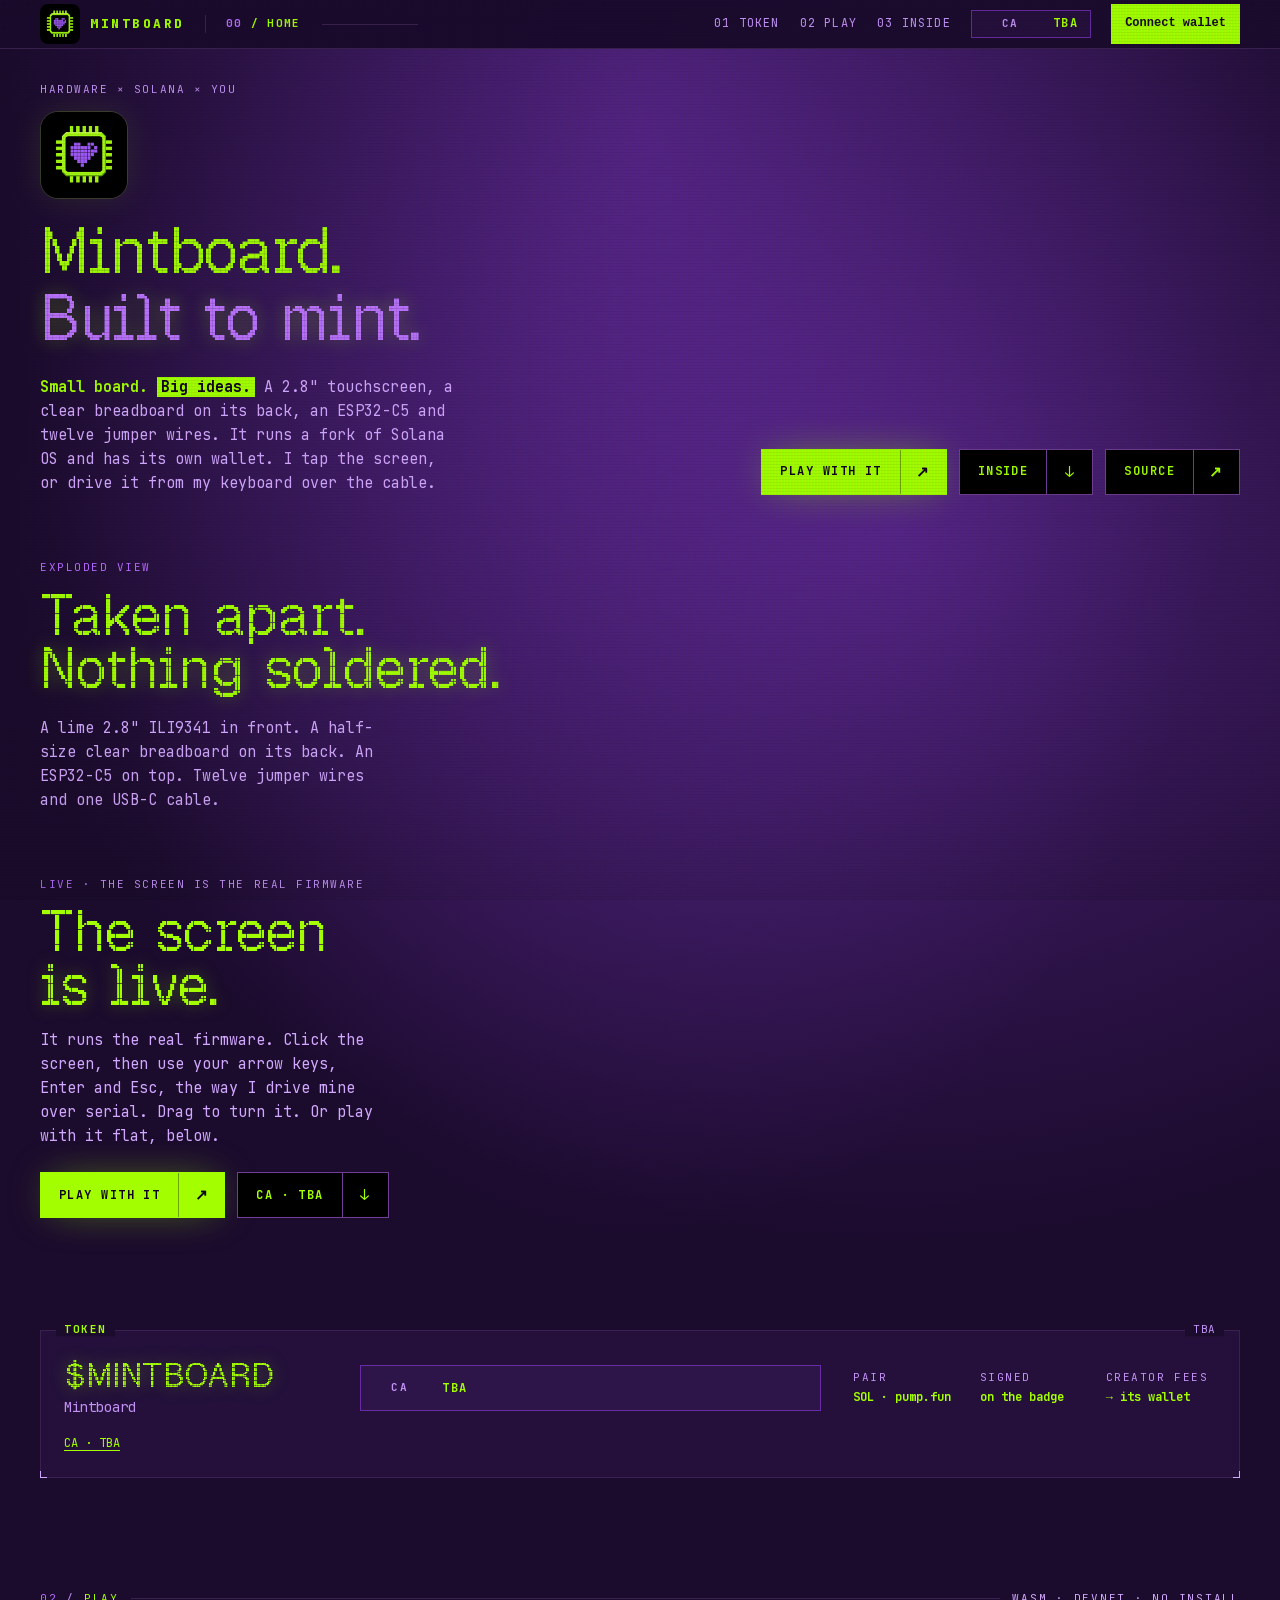
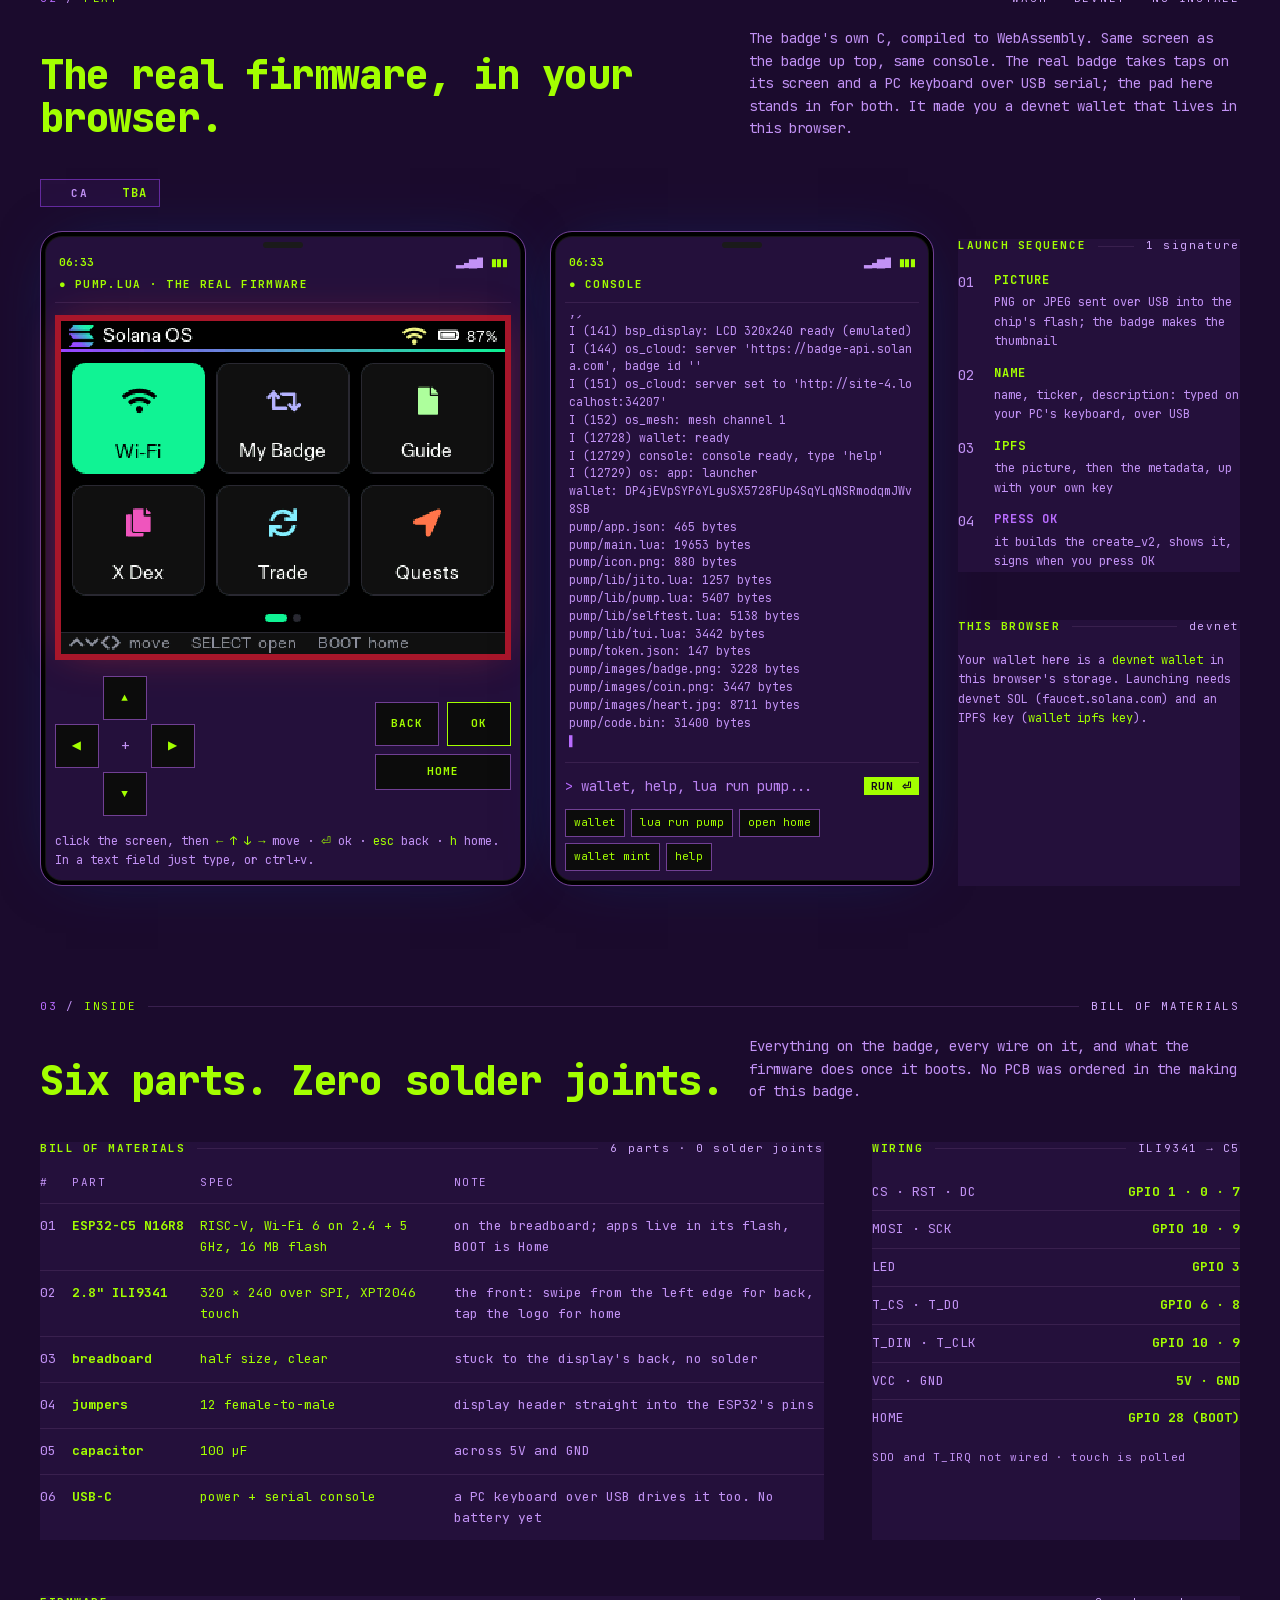
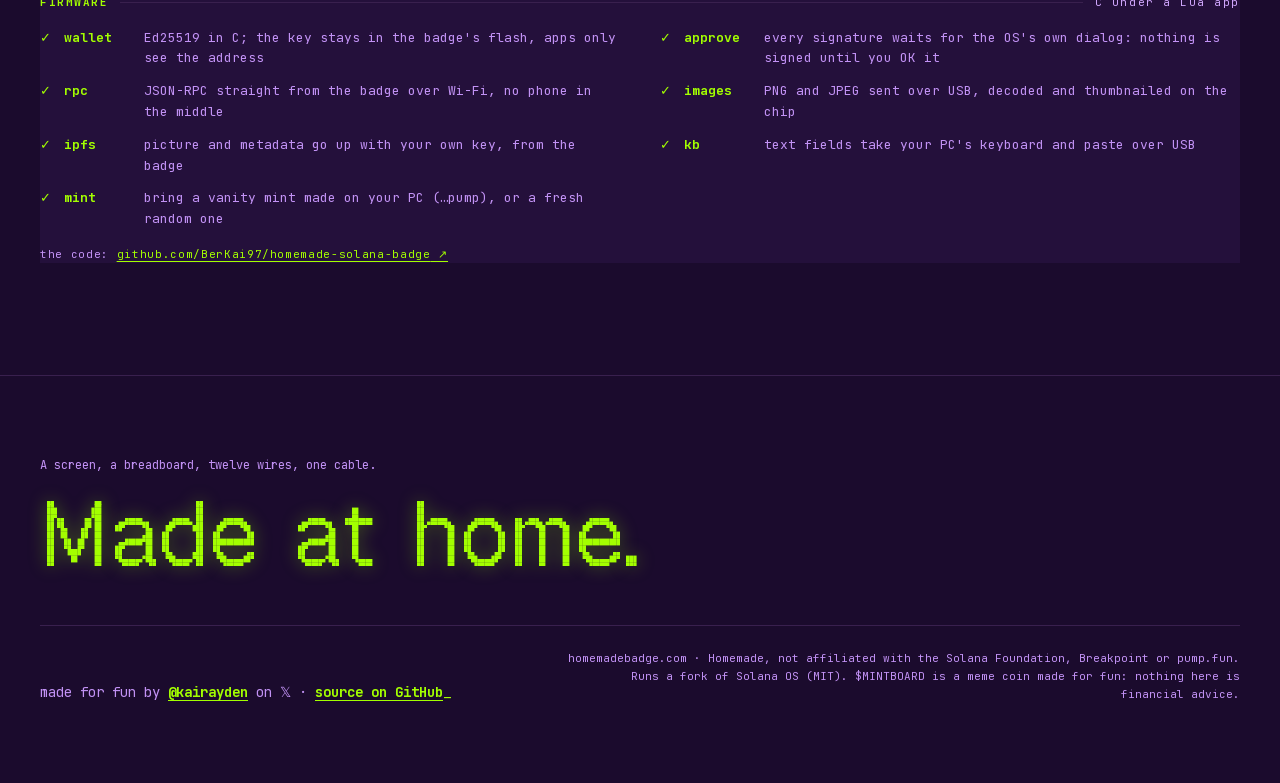
==== commit 2f168422: "Display CA TBA sitewide while preserving wallet connections" ====
--- a/index.html
+++ b/index.html
@@ -1 +1 @@
-<!DOCTYPE html><html data-dpl-id="dpl_Mintboard_CA_v1_20261117" lang="en" class="jetbrains_mono_39ed8818-module__crZsHG__variable geist_pixel_ee23c507-module__r-F5iW__variable"><head><meta charSet="utf-8"/><meta name="viewport" content="width=device-width, initial-scale=1, viewport-fit=cover"/><link rel="preload" href="./_next/static/media/051742360c26797e-s.p.1wmoa0e_blxrz.woff2?dpl=dpl_Mintboard_CA_v1_20261117" as="font" crossorigin="" type="font/woff2"/><link rel="preload" href="./_next/static/media/61a58143c2e45268.p.14th7iya-pf29.woff2?dpl=dpl_Mintboard_CA_v1_20261117" as="font" crossorigin="" type="font/woff2"/><link rel="stylesheet" href="./_next/static/chunks/mintboard-theme-v4.css?dpl=dpl_Mintboard_CA_v1_20261117" data-precedence="next"/><link rel="preload" as="script" fetchPriority="low" href="./_next/static/chunks/0hk1q95nku75f.js?dpl=dpl_Mintboard_CA_v1_20261117"/><script src="./_next/static/chunks/13j278kkyyg0r.js?dpl=dpl_Mintboard_CA_v1_20261117" async=""></script><script src="./_next/static/chunks/08ze1lqk82gu5.js?dpl=dpl_Mintboard_CA_v1_20261117" async=""></script><script src="./_next/static/chunks/turbopack-07graka23mksq.js?dpl=dpl_Mintboard_CA_v1_20261117" async=""></script><script src="./_next/static/chunks/2q0p-cwe362xn.js?dpl=dpl_Mintboard_CA_v1_20261117" async="" crossorigin=""></script><script src="./_next/static/chunks/mintboard-ui-wallet-ca-v1.js?dpl=dpl_Mintboard_CA_v1_20261117" async="" crossorigin=""></script><script src="./_next/static/chunks/3ll42kkohb-3t.js?dpl=dpl_Mintboard_CA_v1_20261117" async="" crossorigin=""></script><meta name="next-size-adjust" content=""/><meta name="theme-color" content="#000000"/><meta name="color-scheme" content="dark"/><title>Mintboard · Built to mint.</title><meta name="description" content="Mintboard brings Solana to a compact board: a 2.8&quot; screen, a clear breadboard, an ESP32-C5 and its own wallet. It launches a pump.fun coin from its own screen. Try the real firmware in your browser."/><meta name="application-name" content="Mintboard"/><meta property="og:title" content="Mintboard · Built to mint."/><meta property="og:description" content="Mintboard brings Solana to a compact board: a 2.8&quot; screen, a clear breadboard, an ESP32-C5 and its own wallet. It launches a pump.fun coin from its own screen. Try the real firmware in your browser."/><meta property="og:url" content="https://ghostxrun.github.io/Mintboard/"/><meta property="og:site_name" content="Mintboard"/><meta property="og:image" content="https://ghostxrun.github.io/Mintboard/mintboard-logo.png"/><meta property="og:image:type" content="image/png"/><meta property="og:image:width" content="1254"/><meta property="og:image:height" content="1254"/><meta property="og:image:alt" content="Mintboard: a lime chip with a purple pixel heart."/><meta property="og:type" content="website"/><meta name="twitter:card" content="summary_large_image"/><meta name="twitter:creator" content="@kairayden"/><meta name="twitter:title" content="Mintboard · Built to mint."/><meta name="twitter:description" content="Mintboard brings Solana to a compact board: a 2.8&quot; screen, a clear breadboard, an ESP32-C5 and its own wallet. It launches a pump.fun coin from its own screen. Try the real firmware in your browser."/><meta name="twitter:image" content="https://ghostxrun.github.io/Mintboard/mintboard-logo.png"/><meta name="twitter:image:alt" content="Mintboard: a lime chip with a purple pixel heart."/><meta name="twitter:image:type" content="image/png"/><meta name="twitter:image:width" content="1254"/><meta name="twitter:image:height" content="1254"/><link rel="icon" href="./mintboard-logo.png?v=mintboard-1" sizes="any" type="image/png"/><link rel="icon" href="./mintboard-logo.png?v=mintboard-1" sizes="16x16" type="image/png"/><link rel="icon" href="./mintboard-logo.png?v=mintboard-1" sizes="32x32" type="image/png"/><link rel="icon" href="./mintboard-logo.png?v=mintboard-1" sizes="48x48" type="image/png"/><link rel="apple-touch-icon" href="./mintboard-logo.png?v=mintboard-1" sizes="180x180" type="image/png"/><script>document.documentElement.setAttribute('data-js','')</script><script src="./_next/static/chunks/0c0hxoamwjsbw.js?dpl=dpl_Mintboard_CA_v1_20261117" noModule=""></script><script src="./mintboard-wallet-v1.js" defer></script><style>@media(max-width:639px){header.sticky>.wrap{gap:10px}header.sticky nav{gap:8px}}</style></head><body class="min-h-screen antialiased"><div hidden=""><!--$--><!--/$--></div><header class="sticky top-0 z-40 border-b border-line bg-black/85 pt-[env(safe-area-inset-top)] backdrop-blur-md"><div class="wrap flex h-12 items-center gap-5"><a href="#top" class="rgb-hover flex shrink-0 items-center gap-2.5 font-extrabold tracking-[0.18em]"><img src="./mintboard-logo.png" alt="" width="40" height="40" class="mintboard-nav-logo"/><span class="text-[13px] whitespace-nowrap">MINTBOARD</span></a><div class="hidden items-center gap-3 border-l border-line pl-5 sm:flex"><span class="w-[84px] text-[11px] font-bold tracking-[0.12em] whitespace-nowrap"><span class="text-acc2">00</span> / HOME</span><span class="relative h-px w-16 bg-line lg:w-24" aria-hidden="true"><span class="absolute inset-0 origin-left bg-acc" style="transform:scaleX(0)"></span></span></div><p class="hidden min-w-0 truncate text-[11px] tracking-[0.08em] text-dim2 2xl:block">esp32-c5 · ili9341 · solana os fork · $<!-- -->MINTBOARD<!-- --> ·<!-- --> <!-- -->mint BQaY..pump</p><nav class="ml-auto flex min-w-0 items-center gap-5 text-[12px]"><a href="#token" class="rgb-hover hidden tracking-[0.1em] text-dim uppercase hover:text-acc md:inline"><span class="text-dim2">01</span> <!-- -->token</a><a href="#play" class="rgb-hover hidden tracking-[0.1em] text-dim uppercase hover:text-acc md:inline"><span class="text-dim2">02</span> <!-- -->play</a><a href="#inside" class="rgb-hover hidden tracking-[0.1em] text-dim uppercase hover:text-acc md:inline"><span class="text-dim2">03</span> <!-- -->inside</a><button type="button" class="mintboard-ca cta h-7 text-[12px]" style="cursor:pointer;min-width:0" title="Copy contract address" aria-label="Copy contract address: BQaYMiTu4QGzvoD9Qv6Nrkcr1uXhQmUyP3mhRXzopump"><span class="label">CA</span><span class="text-acc font-bold" style="overflow:hidden;text-overflow:ellipsis;white-space:nowrap">BQaY…pump</span></button><mintboard-wallet></mintboard-wallet></nav></div></header><main><section id="top" data-section="00 / HOME" class="story"><div class="story-stage"><div class="absolute inset-0" data-emu="true"></div><div class="hud-layer pointer-events-none absolute inset-0" aria-hidden="true"><div class="hud-pt"><i class="hud-sq"></i><svg class="hud-lead" width="1" height="1"><line x1="0" y1="0" x2="-30" y2="-36"></line></svg><div class="hud-lab" data-left="1" style="left:-30px;top:-36px">ILI9341 · 320×240</div></div><div class="hud-pt"><i class="hud-sq"></i><svg class="hud-lead" width="1" height="1"><line x1="0" y1="0" x2="46" y2="-56"></line></svg><div class="hud-lab" style="left:46px;top:-56px">ESP32-C5</div></div><div class="hud-pt"><i class="hud-sq"></i><svg class="hud-lead" width="1" height="1"><line x1="0" y1="0" x2="-44" y2="56"></line></svg><div class="hud-lab" data-left="1" style="left:-44px;top:56px">BOOT = HOME</div></div><div class="hud-pt"><i class="hud-sq"></i><svg class="hud-lead" width="1" height="1"><line x1="0" y1="0" x2="-40" y2="-60"></line></svg><div class="hud-lab" data-left="1" style="left:-40px;top:-60px">USB-C · POWER</div></div><div class="hud-pt" data-minor="1"><i class="hud-sq"></i><svg class="hud-lead" width="1" height="1"><line x1="0" y1="0" x2="-40" y2="56"></line></svg><div class="hud-lab" data-left="1" style="left:-40px;top:56px">CLEAR BREADBOARD</div></div><div class="hud-pt"><i class="hud-sq"></i><svg class="hud-lead" width="1" height="1"><line x1="0" y1="0" x2="-24" y2="-54"></line></svg><div class="hud-lab" data-left="1" style="left:-24px;top:-54px">ILI9341 · 2.8&quot; · SPI</div></div><div class="hud-pt"><i class="hud-sq"></i><svg class="hud-lead" width="1" height="1"><line x1="0" y1="0" x2="-30" y2="62"></line></svg><div class="hud-lab" data-left="1" style="left:-30px;top:62px">CLEAR BREADBOARD · NO SOLDER</div></div><div class="hud-pt"><i class="hud-sq"></i><svg class="hud-lead" width="1" height="1"><line x1="0" y1="0" x2="26" y2="74"></line></svg><div class="hud-lab" style="left:26px;top:74px">ESP32-C5 · RISC-V</div></div><div class="hud-pt" data-minor="1"><i class="hud-sq"></i><svg class="hud-lead" width="1" height="1"><line x1="0" y1="0" x2="44" y2="-34"></line></svg><div class="hud-lab" style="left:44px;top:-34px">USB-C · POWER + SERIAL</div></div><div class="hud-pt"><i class="hud-sq"></i><svg class="hud-lead" width="1" height="1"><line x1="0" y1="0" x2="30" y2="-56"></line></svg><div class="hud-lab" style="left:30px;top:-56px">12 JUMPERS</div></div></div><div class="beat beat-home" data-from="-1" data-to="0.32"><p class="label">HARDWARE × SOLANA × YOU</p><h1 class="font-pixel mt-3 text-[clamp(44px,6.4vw,104px)] leading-[0.92] tracking-[-0.02em]"><img src="./mintboard-logo.png" alt="Mintboard" width="88" height="88" class="mintboard-hero-logo"/><span class="glitch block" data-text="Mintboard." data-glitch-auto="true">Mintboard.</span><span class="glitch glow block text-acc sm:pl-[1.6em]" data-text="Built to mint." data-glitch-auto="true">Built to mint.</span></h1><div class="mt-6 flex flex-col gap-5 sm:flex-row sm:items-end sm:justify-between"><p class="max-w-[46ch] text-dim"><span class="font-bold text-fg">Small board. <span class="bg-acc px-1 text-black">Big ideas.</span></span> <!-- -->A 2.8&quot; touchscreen, a clear breadboard on its back, an ESP32-C5 and twelve jumper wires. It runs a fork of Solana OS and has its own wallet. I tap the screen, or drive it from my keyboard over the cable.</p><div class="pointer-events-auto flex flex-wrap gap-3"><a href="#play" class="cta cta-pri"><span>Play with it</span><span class="cta-ar">↗</span></a><a href="#inside" class="cta"><span>Inside</span><span class="cta-ar">↓</span></a><a href="https://github.com/BerKai97/homemade-solana-badge" target="_blank" rel="noreferrer" class="cta"><span>Source</span><span class="cta-ar">↗</span></a></div></div></div><div class="beat beat-side" data-from="0.34" data-to="0.6799999999999999"><p class="label"><span class="text-acc2">exploded view</span></p><h2 class="font-pixel mt-3 text-[clamp(36px,4.4vw,72px)] leading-[0.95]"><span class="glitch block" data-text="Taken apart.">Taken apart.</span><span class="glitch block text-acc glow" data-text="Nothing soldered.">Nothing soldered.</span></h2><p class="mt-5 max-w-[38ch] text-dim">A lime 2.8&quot; ILI9341 in front. A half-size clear breadboard on its back. An ESP32-C5 on top. Twelve jumper wires and one USB-C cable.</p></div><div class="beat beat-free" data-from="0.7" data-to="2"><p class="label"><span class="text-acc2">live</span> · the screen is the real firmware</p><h2 class="font-pixel mt-3 text-[clamp(36px,4.4vw,72px)] leading-[0.95]"><span class="glitch block" data-text="The screen">The screen</span><span class="glitch block text-acc glow" data-text="is live.">is live.</span></h2><p class="mt-4 max-w-[38ch] text-dim">It runs the real firmware. Click the screen, then use your arrow keys, Enter and Esc, the way I drive mine over serial. Drag to turn it. Or play with it flat, below.</p><div class="pointer-events-auto mt-6 flex flex-wrap gap-3"><a href="#play" class="cta cta-pri"><span>Play with it</span><span class="cta-ar">↗</span></a><a href="#token" class="cta"><span>Copy CA</span><span class="cta-ar">↓</span></a></div></div><div class="beat beat-views" data-from="0.7" data-to="2"><div class="seg pointer-events-auto" role="group" aria-label="View"><button type="button" aria-pressed="true" class="uppercase">front</button><button type="button" aria-pressed="false" class="uppercase">back</button><button type="button" aria-pressed="false" class="uppercase">side</button><button type="button" aria-pressed="false" class="uppercase">explode<span class="ml-1.5 hidden opacity-60 sm:inline">E</span></button></div></div><div class="beat pill-wrap pill-right" data-from="-1" data-to="0.6799999999999999"><button type="button" class="pill pointer-events-auto">Skip the story <span class="text-acc">↓</span></button></div></div></section><div id="token" data-section="01 / TOKEN" class="wrap scroll-mt-24 pt-16 sm:pt-20"><section data-reveal="true" class="box "><h3 class="box-t" data-scramble="true">TOKEN</h3><span class="box-n">CA</span><div class="grid items-center gap-5 lg:grid-cols-12 lg:gap-8"><div class="flex flex-wrap items-baseline gap-x-3 gap-y-1 lg:col-span-3"><span class="font-pixel glow text-[28px] leading-none text-acc sm:text-[34px] lg:max-xl:text-[28px]">$<!-- -->MINTBOARD</span><span class="text-dim">Mintboard</span></div><div class="min-w-0 lg:col-span-5"><button type="button" class="mintboard-ca cta h-[46px] w-full" style="cursor:pointer;min-width:0" title="Copy contract address" aria-label="Copy contract address: BQaYMiTu4QGzvoD9Qv6Nrkcr1uXhQmUyP3mhRXzopump"><span class="label">CA</span><span class="text-acc font-bold" style="overflow:hidden;text-overflow:ellipsis;white-space:nowrap">BQaYMiTu4QGzvoD9Qv6Nrkcr1uXhQmUyP3mhRXzopump</span></button></div><dl class="grid grid-cols-3 gap-4 lg:col-span-4"><div><dt class="label">pair</dt><dd class="mt-0.5 text-[12px] font-bold">SOL · pump.fun</dd></div><div><dt class="label">signed</dt><dd class="mt-0.5 text-[12px] font-bold">on the badge</dd></div><div><dt class="label">creator fees</dt><dd class="mt-0.5 text-[12px] font-bold">→ its wallet</dd></div></dl></div><a href="https://pump.fun/coin/BQaYMiTu4QGzvoD9Qv6Nrkcr1uXhQmUyP3mhRXzopump" target="_blank" rel="noreferrer" class="link mt-4 inline-block text-[12px]">pump.fun ↗</a></section></div><section id="play" data-section="02 / PLAY" class="wrap pt-20 sm:pt-28"><header class="mb-8 sm:mb-10"><div class="sec-rule rv"><span><span class="text-acc2">02</span> <span class="text-dim2">/</span> <span class="text-fg" data-scramble="true">PLAY</span></span><i></i><span class="hidden sm:inline">wasm · devnet · no install</span></div><div class="mt-5 grid gap-4 lg:grid-cols-12 lg:items-end"><h2 class="glitch glitch-hover rv text-[28px] leading-[1.08] font-extrabold tracking-[-0.03em] sm:text-[40px] lg:col-span-7" data-text="The real firmware, in your browser." style="--d:.08s">The real firmware, in your browser.</h2><div class="rv max-w-xl text-dim lg:col-span-5 lg:justify-self-end" style="--d:.16s">The badge&#x27;s own C, compiled to WebAssembly. Same screen as the badge up top, same console. The real badge takes taps on its screen and a PC keyboard over USB serial; the pad here stands in for both. It made you a devnet wallet that lives in this browser.</div></div></header><div class="mb-6 flex"><button type="button" class="mintboard-ca cta h-7 text-[12px]" style="cursor:pointer;min-width:0" title="Copy contract address" aria-label="Copy contract address: BQaYMiTu4QGzvoD9Qv6Nrkcr1uXhQmUyP3mhRXzopump"><span class="label">CA</span><span class="text-acc font-bold" style="overflow:hidden;text-overflow:ellipsis;white-space:nowrap">BQaY…pump</span></button></div><div class="grid grid-cols-1 gap-6 lg:grid-cols-12"><div class="device rv flex flex-col lg:col-span-5"><div class="mx-auto mb-1.5 h-1.5 w-10 rounded-full bg-[#1a1a1a]"></div><div class="flex items-center justify-between px-1 text-[11px] font-bold"><span>--:--</span><span class="flex items-center gap-2 text-[10px] tracking-tighter"><span class="text-dim">▂▄▆█</span><span class="text-grn">▮▮▮</span></span></div><div class="mb-3 flex items-center gap-2 border-b border-line px-1 pt-1 pb-2 text-[11px] font-bold tracking-[0.12em] uppercase"><span class="text-grn">●</span> <!-- -->pump.lua · the real firmware</div><div data-emu="true" class="flex flex-col gap-4"><div class="border-[6px] border-[#a8162a] bg-black shadow-[0_0_40px_-12px_rgba(255,59,59,0.45)]"><div class="aspect-[4/3]"></div></div><div class="flex items-center justify-between gap-3"><div class="grid grid-cols-3 grid-rows-3 gap-1"><span></span><button type="button" aria-label="up" class="key text-[11px] tracking-[0.1em] h-11 w-11">▲</button><span></span><button type="button" aria-label="left" class="key text-[11px] tracking-[0.1em] h-11 w-11">◀</button><span class="grid place-items-center text-dim2">+</span><button type="button" aria-label="right" class="key text-[11px] tracking-[0.1em] h-11 w-11">▶</button><span></span><button type="button" aria-label="down" class="key text-[11px] tracking-[0.1em] h-11 w-11">▼</button><span></span></div><div class="flex flex-col items-end gap-2"><div class="flex gap-2"><button type="button" aria-label="back" class="key text-[11px] tracking-[0.1em] h-11 w-16">BACK</button><button type="button" aria-label="select" class="key text-[11px] tracking-[0.1em] h-11 w-16 !border-grn !text-grn">OK</button></div><button type="button" aria-label="home" class="key text-[11px] tracking-[0.1em] h-9 w-[8.5rem]">HOME</button></div></div><p class="text-[12px] leading-relaxed text-dim">click the screen, then <span class="text-fg">← ↑ ↓ →</span> move · <span class="text-fg">⏎</span> ok ·<!-- --> <span class="text-fg">esc</span> back · <span class="text-fg">h</span> home. In a text field just type, or ctrl+v.</p></div></div><div class="device rv flex flex-col lg:col-span-4"><div class="mx-auto mb-1.5 h-1.5 w-10 rounded-full bg-[#1a1a1a]"></div><div class="flex items-center justify-between px-1 text-[11px] font-bold"><span>--:--</span><span class="flex items-center gap-2 text-[10px] tracking-tighter"><span class="text-dim">▂▄▆█</span><span class="text-grn">▮▮▮</span></span></div><div class="mb-3 flex items-center gap-2 border-b border-line px-1 pt-1 pb-2 text-[11px] font-bold tracking-[0.12em] uppercase"><span class="text-acc">●</span> <!-- -->console</div><div class="h-[340px] overflow-auto px-1 text-[11.5px] leading-[1.55] break-all whitespace-pre-wrap lg:h-auto lg:flex-1 lg:basis-0"><span class="blink text-acc2">▌</span></div><form class="mt-3 flex items-center gap-2 border-t border-line pt-3"><span class="text-acc2">&gt;</span><input placeholder="wallet, help, lua run pump..." aria-label="Console line" autoComplete="off" spellCheck="false" class="min-w-0 flex-1 bg-transparent text-fg outline-none placeholder:text-dim2" value=""/><button class="tag bg-acc">RUN ⏎</button></form><div class="mt-3 flex flex-wrap gap-1.5"><button type="button" class="key px-2 py-1 text-[11px] font-normal">wallet</button><button type="button" class="key px-2 py-1 text-[11px] font-normal">lua run pump</button><button type="button" class="key px-2 py-1 text-[11px] font-normal">open home</button><button type="button" class="key px-2 py-1 text-[11px] font-normal">wallet mint</button><button type="button" class="key px-2 py-1 text-[11px] font-normal">help</button></div></div><div class="flex min-w-0 flex-col gap-12 lg:col-span-3 lg:pt-2"><section data-reveal="true" class="panel "><div class="panel-h"><h3 data-scramble="true">LAUNCH SEQUENCE</h3><i></i><span>1 signature</span></div><ol class="flex flex-col gap-3"><li class="grid grid-cols-[1.75rem_1fr] gap-x-2"><span class="text-dim2">01</span><span class="font-bold uppercase tracking-[0.08em] text-[12px] text-acc">picture</span><span></span><span class="text-[12px] leading-relaxed text-dim">PNG or JPEG sent over USB into the chip&#x27;s flash; the badge makes the thumbnail</span></li><li class="grid grid-cols-[1.75rem_1fr] gap-x-2"><span class="text-dim2">02</span><span class="font-bold uppercase tracking-[0.08em] text-[12px] text-acc">name</span><span></span><span class="text-[12px] leading-relaxed text-dim">name, ticker, description: typed on your PC&#x27;s keyboard, over USB</span></li><li class="grid grid-cols-[1.75rem_1fr] gap-x-2"><span class="text-dim2">03</span><span class="font-bold uppercase tracking-[0.08em] text-[12px] text-acc">ipfs</span><span></span><span class="text-[12px] leading-relaxed text-dim">the picture, then the metadata, up with your own key</span></li><li class="grid grid-cols-[1.75rem_1fr] gap-x-2"><span class="text-dim2">04</span><span class="font-bold uppercase tracking-[0.08em] text-[12px] text-acc2">press ok</span><span></span><span class="text-[12px] leading-relaxed text-dim">it builds the create_v2, shows it, signs when you press OK</span></li></ol></section><section data-reveal="true" class="panel flex-1"><div class="panel-h"><h3 data-scramble="true">THIS BROWSER</h3><i></i><span>devnet</span></div><p class="text-[12px] leading-relaxed text-dim">Your wallet here is a <span class="text-fg">devnet wallet</span> in this browser&#x27;s storage. Launching needs devnet SOL (faucet.solana.com) and an IPFS key (<span class="text-acc">wallet ipfs key</span>).</p></section></div></div></section><section id="inside" data-section="03 / INSIDE" class="wrap py-20 sm:py-28"><header class="mb-8 sm:mb-10"><div class="sec-rule rv"><span><span class="text-acc2">03</span> <span class="text-dim2">/</span> <span class="text-fg" data-scramble="true">INSIDE</span></span><i></i><span class="hidden sm:inline">bill of materials</span></div><div class="mt-5 grid gap-4 lg:grid-cols-12 lg:items-end"><h2 class="glitch glitch-hover rv text-[28px] leading-[1.08] font-extrabold tracking-[-0.03em] sm:text-[40px] lg:col-span-7" data-text="Six parts. Zero solder joints." style="--d:.08s">Six parts. Zero solder joints.</h2><div class="rv max-w-xl text-dim lg:col-span-5 lg:justify-self-end" style="--d:.16s">Everything on the badge, every wire on it, and what the firmware does once it boots. No PCB was ordered in the making of this badge.</div></div></header><div class="grid grid-cols-1 gap-x-12 gap-y-14 lg:grid-cols-12"><section data-reveal="true" class="panel lg:col-span-8"><div class="panel-h"><h3 data-scramble="true">BILL OF MATERIALS</h3><i></i><span>6 parts · 0 solder joints</span></div><ol class="flex flex-col sm:hidden"><li class="border-t border-line py-3 first:border-0 first:pt-0"><p class="flex gap-3"><span class="text-dim2">01</span><span class="font-bold text-acc">ESP32-C5 N16R8</span></p><p class="mt-1 pl-8 text-[13px]">RISC-V, Wi-Fi 6 on 2.4 + 5 GHz, 16 MB flash</p><p class="pl-8 text-[13px] text-dim">on the breadboard; apps live in its flash, BOOT is Home</p></li><li class="border-t border-line py-3 first:border-0 first:pt-0"><p class="flex gap-3"><span class="text-dim2">02</span><span class="font-bold text-acc">2.8&quot; ILI9341</span></p><p class="mt-1 pl-8 text-[13px]">320 × 240 over SPI, XPT2046 touch</p><p class="pl-8 text-[13px] text-dim">the front: swipe from the left edge for back, tap the logo for home</p></li><li class="border-t border-line py-3 first:border-0 first:pt-0"><p class="flex gap-3"><span class="text-dim2">03</span><span class="font-bold text-acc">breadboard</span></p><p class="mt-1 pl-8 text-[13px]">half size, clear</p><p class="pl-8 text-[13px] text-dim">stuck to the display&#x27;s back, no solder</p></li><li class="border-t border-line py-3 first:border-0 first:pt-0"><p class="flex gap-3"><span class="text-dim2">04</span><span class="font-bold text-acc">jumpers</span></p><p class="mt-1 pl-8 text-[13px]">12 female-to-male</p><p class="pl-8 text-[13px] text-dim">display header straight into the ESP32&#x27;s pins</p></li><li class="border-t border-line py-3 first:border-0 first:pt-0"><p class="flex gap-3"><span class="text-dim2">05</span><span class="font-bold text-acc">capacitor</span></p><p class="mt-1 pl-8 text-[13px]">100 µF</p><p class="pl-8 text-[13px] text-dim">across 5V and GND</p></li><li class="border-t border-line py-3 first:border-0 first:pt-0"><p class="flex gap-3"><span class="text-dim2">06</span><span class="font-bold text-acc">USB-C</span></p><p class="mt-1 pl-8 text-[13px]">power + serial console</p><p class="pl-8 text-[13px] text-dim">a PC keyboard over USB drives it too. No battery yet</p></li></ol><div class="hidden sm:block"><table class="w-full text-left text-[13px]"><thead><tr class="label"><th class="pb-3 font-normal">#</th><th class="pb-3 font-normal">part</th><th class="pb-3 font-normal">spec</th><th class="pb-3 font-normal">note</th></tr></thead><tbody><tr class="border-t border-line"><td class="py-3 pr-4 align-top text-dim2">01</td><td class="py-3 pr-4 align-top font-bold whitespace-nowrap text-acc">ESP32-C5 N16R8</td><td class="py-3 pr-4 align-top">RISC-V, Wi-Fi 6 on 2.4 + 5 GHz, 16 MB flash</td><td class="py-3 align-top text-dim">on the breadboard; apps live in its flash, BOOT is Home</td></tr><tr class="border-t border-line"><td class="py-3 pr-4 align-top text-dim2">02</td><td class="py-3 pr-4 align-top font-bold whitespace-nowrap text-acc">2.8&quot; ILI9341</td><td class="py-3 pr-4 align-top">320 × 240 over SPI, XPT2046 touch</td><td class="py-3 align-top text-dim">the front: swipe from the left edge for back, tap the logo for home</td></tr><tr class="border-t border-line"><td class="py-3 pr-4 align-top text-dim2">03</td><td class="py-3 pr-4 align-top font-bold whitespace-nowrap text-acc">breadboard</td><td class="py-3 pr-4 align-top">half size, clear</td><td class="py-3 align-top text-dim">stuck to the display&#x27;s back, no solder</td></tr><tr class="border-t border-line"><td class="py-3 pr-4 align-top text-dim2">04</td><td class="py-3 pr-4 align-top font-bold whitespace-nowrap text-acc">jumpers</td><td class="py-3 pr-4 align-top">12 female-to-male</td><td class="py-3 align-top text-dim">display header straight into the ESP32&#x27;s pins</td></tr><tr class="border-t border-line"><td class="py-3 pr-4 align-top text-dim2">05</td><td class="py-3 pr-4 align-top font-bold whitespace-nowrap text-acc">capacitor</td><td class="py-3 pr-4 align-top">100 µF</td><td class="py-3 align-top text-dim">across 5V and GND</td></tr><tr class="border-t border-line"><td class="py-3 pr-4 align-top text-dim2">06</td><td class="py-3 pr-4 align-top font-bold whitespace-nowrap text-acc">USB-C</td><td class="py-3 pr-4 align-top">power + serial console</td><td class="py-3 align-top text-dim">a PC keyboard over USB drives it too. No battery yet</td></tr></tbody></table></div></section><section data-reveal="true" class="panel lg:col-span-4"><div class="panel-h"><h3 data-scramble="true">WIRING</h3><i></i><span>ILI9341 → C5</span></div><table class="w-full text-[13px]"><tbody><tr class="border-b border-line last:border-0"><td class="py-2 text-dim">CS · RST · DC</td><td class="py-2 text-right font-bold text-acc">GPIO 1 · 0 · 7</td></tr><tr class="border-b border-line last:border-0"><td class="py-2 text-dim">MOSI · SCK</td><td class="py-2 text-right font-bold text-acc">GPIO 10 · 9</td></tr><tr class="border-b border-line last:border-0"><td class="py-2 text-dim">LED</td><td class="py-2 text-right font-bold text-acc">GPIO 3</td></tr><tr class="border-b border-line last:border-0"><td class="py-2 text-dim">T_CS · T_DO</td><td class="py-2 text-right font-bold text-acc">GPIO 6 · 8</td></tr><tr class="border-b border-line last:border-0"><td class="py-2 text-dim">T_DIN · T_CLK</td><td class="py-2 text-right font-bold text-acc">GPIO 10 · 9</td></tr><tr class="border-b border-line last:border-0"><td class="py-2 text-dim">VCC · GND</td><td class="py-2 text-right font-bold text-acc">5V · GND</td></tr><tr class="border-b border-line last:border-0"><td class="py-2 text-dim">HOME</td><td class="py-2 text-right font-bold text-acc">GPIO 28 (BOOT)</td></tr></tbody></table><p class="mt-3 text-[11px] tracking-[0.06em] text-dim2">SDO and T_IRQ not wired · touch is polled</p></section><section data-reveal="true" class="panel lg:col-span-12"><div class="panel-h"><h3 data-scramble="true">FIRMWARE</h3><i></i><span>C under a Lua app</span></div><ul class="grid gap-x-10 gap-y-3 md:grid-cols-2"><li class="grid grid-cols-[1rem_4.5rem_1fr] gap-2 text-[13px]"><span class="text-grn">✓</span><span class="font-bold text-acc">wallet</span><span class="text-dim">Ed25519 in C; the key stays in the badge&#x27;s flash, apps only see the address</span></li><li class="grid grid-cols-[1rem_4.5rem_1fr] gap-2 text-[13px]"><span class="text-grn">✓</span><span class="font-bold text-acc">approve</span><span class="text-dim">every signature waits for the OS&#x27;s own dialog: nothing is signed until you OK it</span></li><li class="grid grid-cols-[1rem_4.5rem_1fr] gap-2 text-[13px]"><span class="text-grn">✓</span><span class="font-bold text-acc">rpc</span><span class="text-dim">JSON-RPC straight from the badge over Wi-Fi, no phone in the middle</span></li><li class="grid grid-cols-[1rem_4.5rem_1fr] gap-2 text-[13px]"><span class="text-grn">✓</span><span class="font-bold text-acc">images</span><span class="text-dim">PNG and JPEG sent over USB, decoded and thumbnailed on the chip</span></li><li class="grid grid-cols-[1rem_4.5rem_1fr] gap-2 text-[13px]"><span class="text-grn">✓</span><span class="font-bold text-acc">ipfs</span><span class="text-dim">picture and metadata go up with your own key, from the badge</span></li><li class="grid grid-cols-[1rem_4.5rem_1fr] gap-2 text-[13px]"><span class="text-grn">✓</span><span class="font-bold text-acc">kb</span><span class="text-dim">text fields take your PC&#x27;s keyboard and paste over USB</span></li><li class="grid grid-cols-[1rem_4.5rem_1fr] gap-2 text-[13px]"><span class="text-grn">✓</span><span class="font-bold text-acc">mint</span><span class="text-dim">bring a vanity mint made on your PC (…pump), or a fresh random one</span></li></ul><p class="mt-4 text-[11px] tracking-[0.06em] text-dim2">the code:<!-- --> <a href="https://github.com/BerKai97/homemade-solana-badge" target="_blank" rel="noreferrer" class="link">github.com/BerKai97/homemade-solana-badge<!-- --> ↗</a></p></section></div></section></main><footer class="border-t border-line"><div class="wrap py-16 sm:py-20"><p class="rv text-[12px] text-dim">A screen, a breadboard, twelve wires, one cable.</p><p class="glitch glitch-hover rv font-pixel mt-4 text-[clamp(36px,7vw,96px)] leading-[0.95] text-acc glow" data-text="Made at home.">Made at home.</p><div class="mt-12 flex flex-col gap-6 border-t border-line pt-6 sm:flex-row sm:items-end sm:justify-between"><p><span class="text-dim">made for fun by </span><a href="https://x.com/kairayden" target="_blank" rel="noreferrer" class="link font-bold">@<!-- -->kairayden</a><span class="text-dim"> on 𝕏 · </span><a href="https://github.com/BerKai97/homemade-solana-badge" target="_blank" rel="noreferrer" class="link font-bold">source on GitHub</a><span class="blink text-acc">_</span></p><p class="max-w-2xl text-[11px] leading-relaxed text-dim2 sm:text-right">homemadebadge.com · Homemade, not affiliated with the Solana Foundation, Breakpoint or pump.fun. Runs a fork of Solana OS (MIT). $<!-- -->MINTBOARD<!-- --> is a meme coin made for fun: nothing here is financial advice.</p></div></div></footer><!--$--><!--/$--><div class="tft" aria-hidden="true"><div class="tft-mask"></div><div class="tft-vig"></div><div class="tft-flick"></div></div><script src="./_next/static/chunks/0hk1q95nku75f.js?dpl=dpl_Mintboard_CA_v1_20261117" id="_R_" async=""></script><script>(self.__next_f=self.__next_f||[]).push([0])</script><script>self.__next_f.push([1,"1:\"$Sreact.fragment\"\n2:I[92987,[\"./_next/static/chunks/2q0p-cwe362xn.js?dpl=dpl_Mintboard_CA_v1_20261117\"],\"default\"]\n3:I[77003,[\"./_next/static/chunks/2q0p-cwe362xn.js?dpl=dpl_Mintboard_CA_v1_20261117\"],\"default\"]\n4:I[70196,[\"./_next/static/chunks/mintboard-ui-wallet-ca-v1.js?dpl=dpl_Mintboard_CA_v1_20261117\",\"./_next/static/chunks/3ll42kkohb-3t.js?dpl=dpl_Mintboard_CA_v1_20261117\"],\"EmuBoot\"]\n5:I[95737,[\"./_next/static/chunks/mintboard-ui-wallet-ca-v1.js?dpl=dpl_Mintboard_CA_v1_20261117\",\"./_next/static/chunks/3ll42kkohb-3t.js?dpl=dpl_Mintboard_CA_v1_20261117\"],\"Fx\"]\n6:I[43133,[\"./_next/static/chunks/mintboard-ui-wallet-ca-v1.js?dpl=dpl_Mintboard_CA_v1_20261117\",\"./_next/static/chunks/3ll42kkohb-3t.js?dpl=dpl_Mintboard_CA_v1_20261117\"],\"StatusBar\"]\n7:I[32456,[\"./_next/static/chunks/mintboard-ui-wallet-ca-v1.js?dpl=dpl_Mintboard_CA_v1_20261117\",\"./_next/static/chunks/3ll42kkohb-3t.js?dpl=dpl_Mintboard_CA_v1_20261117\"],\"Story\"]\n8:I[74158,[\"./_next/static/chunks/mintboard-ui-wallet-ca-v1.js?dpl=dpl_Mintboard_CA_v1_20261117\",\"./_next/static/chunks/3ll42kkohb-3t.js?dpl=dpl_Mintboard_CA_v1_20261117\"],\"Ca\"]\n9:I[26017,[\"./_next/static/chunks/mintboard-ui-wallet-ca-v1.js?dpl=dpl_Mintboard_CA_v1_20261117\",\"./_next/static/chunks/3ll42kkohb-3t.js?dpl=dpl_Mintboard_CA_v1_20261117\"],\"EmulatorPanel\"]\n12:I[24326,[],\"default\",1]\n:HL[\"./_next/static/chunks/mintboard-theme-v4.css?dpl=dpl_Mintboard_CA_v1_20261117\",\"style\"]\n:HL[\"./_next/static/media/051742360c26797e-s.p.1wmoa0e_blxrz.woff2?dpl=dpl_Mintboard_CA_v1_20261117\",\"font\",{\"crossOrigin\":\"\",\"type\":\"font/woff2\"}]\n:HL[\"./_next/static/media/61a58143c2e45268.p.14th7iya-pf29.woff2?dpl=dpl_Mintboard_CA_v1_20261117\",\"font\",{\"crossOrigin\":\"\",\"type\":\"font/woff2\"}]\n"])</script><script>self.__next_f.push([1,"0:{\"P\":null,\"c\":[\"\",\"\"],\"q\":\"\",\"i\":false,\"f\":[[[\"\",{\"children\":[\"__PAGE__\",{},\"$undefined\",\"$undefined\",4608]},\"$undefined\",\"$undefined\",4624],[[\"$\",\"$1\",\"c\",{\"children\":[[[\"$\",\"link\",\"0\",{\"rel\":\"stylesheet\",\"href\":\"./_next/static/chunks/mintboard-theme-v4.css?dpl=dpl_Mintboard_CA_v1_20261117\",\"precedence\":\"next\",\"crossOrigin\":\"$undefined\",\"nonce\":\"$undefined\"}]],[\"$\",\"html\",null,{\"lang\":\"en\",\"className\":\"jetbrains_mono_39ed8818-module__crZsHG__variable geist_pixel_ee23c507-module__r-F5iW__variable\",\"suppressHydrationWarning\":true,\"children\":[[\"$\",\"head\",null,{\"children\":[\"$\",\"script\",null,{\"dangerouslySetInnerHTML\":{\"__html\":\"document.documentElement.setAttribute('data-js','')\"}}]}],[\"$\",\"body\",null,{\"className\":\"min-h-screen antialiased\",\"children\":[[\"$\",\"$L2\",null,{\"parallelRouterKey\":\"children\",\"error\":\"$undefined\",\"errorStyles\":\"$undefined\",\"errorScripts\":\"$undefined\",\"template\":[\"$\",\"$L3\",null,{}],\"templateStyles\":\"$undefined\",\"templateScripts\":\"$undefined\",\"notFound\":[[[\"$\",\"title\",null,{\"children\":\"404: This page could not be found.\"}],[\"$\",\"div\",null,{\"style\":{\"fontFamily\":\"system-ui,\\\"Segoe UI\\\",Roboto,Helvetica,Arial,sans-serif,\\\"Apple Color Emoji\\\",\\\"Segoe UI Emoji\\\"\",\"height\":\"100vh\",\"textAlign\":\"center\",\"display\":\"flex\",\"flexDirection\":\"column\",\"alignItems\":\"center\",\"justifyContent\":\"center\"},\"children\":[\"$\",\"div\",null,{\"children\":[[\"$\",\"style\",null,{\"dangerouslySetInnerHTML\":{\"__html\":\"body{color:#000;background:#fff;margin:0}.next-error-h1{border-right:1px solid rgba(0,0,0,.3)}@media (prefers-color-scheme:dark){body{color:#fff;background:#000}.next-error-h1{border-right:1px solid rgba(255,255,255,.3)}}\"}}],[\"$\",\"h1\",null,{\"className\":\"next-error-h1\",\"style\":{\"display\":\"inline-block\",\"margin\":\"0 20px 0 0\",\"padding\":\"0 23px 0 0\",\"fontSize\":24,\"fontWeight\":500,\"verticalAlign\":\"top\",\"lineHeight\":\"49px\"},\"children\":404}],[\"$\",\"div\",null,{\"style\":{\"display\":\"inline-block\"},\"children\":[\"$\",\"h2\",null,{\"style\":{\"fontSize\":14,\"fontWeight\":400,\"lineHeight\":\"49px\",\"margin\":0},\"children\":\"This page could not be found.\"}]}]]}]}]],[]],\"forbidden\":\"$undefined\",\"unauthorized\":\"$undefined\"}],[\"$\",\"div\",null,{\"className\":\"tft\",\"aria-hidden\":true,\"children\":[[\"$\",\"div\",null,{\"className\":\"tft-mask\"}],[\"$\",\"div\",null,{\"className\":\"tft-vig\"}],[\"$\",\"div\",null,{\"className\":\"tft-flick\"}]]}]]}]]}]]}],{\"children\":[[\"$\",\"$1\",\"c\",{\"children\":[[[\"$\",\"$L4\",null,{}],[\"$\",\"$L5\",null,{}],[\"$\",\"$L6\",null,{}],[\"$\",\"main\",null,{\"children\":[[\"$\",\"$L7\",null,{}],[\"$\",\"div\",null,{\"id\":\"token\",\"data-section\":\"01 / TOKEN\",\"className\":\"wrap scroll-mt-24 pt-16 sm:pt-20\",\"children\":[\"$\",\"section\",null,{\"id\":\"$undefined\",\"data-reveal\":true,\"className\":\"box \",\"children\":[[\"$\",\"h3\",null,{\"className\":\"box-t\",\"data-scramble\":true,\"children\":\"TOKEN\"}],[\"$\",\"span\",null,{\"className\":\"box-n\",\"children\":\"CA\"}],[[\"$\",\"div\",null,{\"className\":\"grid items-center gap-5 lg:grid-cols-12 lg:gap-8\",\"children\":[[\"$\",\"div\",null,{\"className\":\"flex flex-wrap items-baseline gap-x-3 gap-y-1 lg:col-span-3\",\"children\":[[\"$\",\"span\",null,{\"className\":\"font-pixel glow text-[28px] leading-none text-acc sm:text-[34px] lg:max-xl:text-[28px]\",\"children\":[\"$$\",\"MINTBOARD\"]}],[\"$\",\"span\",null,{\"className\":\"text-dim\",\"children\":\"Mintboard\"}]]}],[\"$\",\"div\",null,{\"className\":\"min-w-0 lg:col-span-5\",\"children\":[\"$\",\"$L8\",null,{}]}],[\"$\",\"dl\",null,{\"className\":\"grid grid-cols-3 gap-4 lg:col-span-4\",\"children\":[[\"$\",\"div\",\"pair\",{\"children\":[[\"$\",\"dt\",null,{\"className\":\"label\",\"children\":\"pair\"}],[\"$\",\"dd\",null,{\"className\":\"mt-0.5 text-[12px] font-bold\",\"children\":\"SOL · pump.fun\"}]]}],[\"$\",\"div\",\"signed\",{\"children\":[[\"$\",\"dt\",null,{\"className\":\"label\",\"children\":\"signed\"}],[\"$\",\"dd\",null,{\"className\":\"mt-0.5 text-[12px] font-bold\",\"children\":\"on the badge\"}]]}],[\"$\",\"div\",\"creator fees\",{\"children\":[[\"$\",\"dt\",null,{\"className\":\"label\",\"children\":\"creator fees\"}],[\"$\",\"dd\",null,{\"className\":\"mt-0.5 text-[12px] font-bold\",\"children\":\"→ its wallet\"}]]}]]}]]}],[\"$\",\"a\",null,{\"href\":\"https://pump.fun/coin/BQaYMiTu4QGzvoD9Qv6Nrkcr1uXhQmUyP3mhRXzopump\",\"target\":\"_blank\",\"rel\":\"noreferrer\",\"className\":\"link mt-4 inline-block text-[12px]\",\"children\":\"pump.fun ↗\"}]]]}]}],[\"$\",\"$L9\",null,{}],[\"$\",\"section\",null,{\"id\":\"inside\",\"data-section\":\"03 / INSIDE\",\"className\":\"wrap py-20 sm:py-28\",\"children\":[[\"$\",\"header\",null,{\"className\":\"mb-8 sm:mb-10\",\"children\":[[\"$\",\"div\",null,{\"className\":\"sec-rule rv\",\"children\":[[\"$\",\"span\",null,{\"children\":[[\"$\",\"span\",null,{\"className\":\"text-acc2\",\"children\":\"03\"}],\" \",[\"$\",\"span\",null,{\"className\":\"text-dim2\",\"children\":\"/\"}],\" \",[\"$\",\"span\",null,{\"className\":\"text-fg\",\"data-scramble\":true,\"children\":\"INSIDE\"}]]}],[\"$\",\"i\",null,{}],[\"$\",\"span\",null,{\"className\":\"hidden sm:inline\",\"children\":\"bill of materials\"}]]}],[\"$\",\"div\",null,{\"className\":\"mt-5 grid gap-4 lg:grid-cols-12 lg:items-end\",\"children\":[\"$La\",\"$Lb\"]}]]}],\"$Lc\"]}]]}],\"$Ld\"],[\"$Le\",\"$Lf\"],\"$L10\"]}],{},null,false,null]},null,false,null],\"$L11\",false]],\"m\":\"$undefined\",\"G\":[\"$12\",[\"$L13\"]],\"S\":true,\"h\":null,\"r\":\"$undefined\",\"s\":\"$undefined\",\"a\":\"$undefined\",\"l\":\"$undefined\",\"p\":\"$undefined\",\"d\":\"$undefined\"}\n"])</script><script>self.__next_f.push([1,"1b:I[24825,[\"./_next/static/chunks/2q0p-cwe362xn.js?dpl=dpl_Mintboard_CA_v1_20261117\"],\"OutletBoundary\"]\n1c:\"$Sreact.suspense\"\n1e:I[24825,[\"./_next/static/chunks/2q0p-cwe362xn.js?dpl=dpl_Mintboard_CA_v1_20261117\"],\"ViewportBoundary\"]\n20:I[24825,[\"./_next/static/chunks/2q0p-cwe362xn.js?dpl=dpl_Mintboard_CA_v1_20261117\"],\"MetadataBoundary\"]\na:[\"$\",\"h2\",null,{\"className\":\"glitch glitch-hover rv text-[28px] leading-[1.08] font-extrabold tracking-[-0.03em] sm:text-[40px] lg:col-span-7\",\"data-text\":\"Six parts. Zero solder joints.\",\"style\":{\"--d\":\".08s\"},\"children\":\"Six parts. Zero solder joints.\"}]\nb:[\"$\",\"div\",null,{\"className\":\"rv max-w-xl text-dim lg:col-span-5 lg:justify-self-end\",\"style\":{\"--d\":\".16s\"},\"children\":\"Everything on the badge, every wire on it, and what the firmware does once it boots. No PCB was ordered in the making of this badge.\"}]\n"])</script><script>self.__next_f.push([1,"c:[\"$\",\"div\",null,{\"className\":\"grid grid-cols-1 gap-x-12 gap-y-14 lg:grid-cols-12\",\"children\":[[\"$\",\"section\",null,{\"id\":\"$undefined\",\"data-reveal\":true,\"className\":\"panel lg:col-span-8\",\"children\":[[\"$\",\"div\",null,{\"className\":\"panel-h\",\"children\":[[\"$\",\"h3\",null,{\"data-scramble\":true,\"children\":\"BILL OF MATERIALS\"}],[\"$\",\"i\",null,{}],[\"$\",\"span\",null,{\"children\":\"6 parts · 0 solder joints\"}]]}],[[\"$\",\"ol\",null,{\"className\":\"flex flex-col sm:hidden\",\"children\":[[\"$\",\"li\",\"ESP32-C5 N16R8\",{\"className\":\"border-t border-line py-3 first:border-0 first:pt-0\",\"children\":[[\"$\",\"p\",null,{\"className\":\"flex gap-3\",\"children\":[[\"$\",\"span\",null,{\"className\":\"text-dim2\",\"children\":\"01\"}],[\"$\",\"span\",null,{\"className\":\"font-bold text-acc\",\"children\":\"ESP32-C5 N16R8\"}]]}],[\"$\",\"p\",null,{\"className\":\"mt-1 pl-8 text-[13px]\",\"children\":\"RISC-V, Wi-Fi 6 on 2.4 + 5 GHz, 16 MB flash\"}],[\"$\",\"p\",null,{\"className\":\"pl-8 text-[13px] text-dim\",\"children\":\"on the breadboard; apps live in its flash, BOOT is Home\"}]]}],[\"$\",\"li\",\"2.8\\\" ILI9341\",{\"className\":\"border-t border-line py-3 first:border-0 first:pt-0\",\"children\":[[\"$\",\"p\",null,{\"className\":\"flex gap-3\",\"children\":[[\"$\",\"span\",null,{\"className\":\"text-dim2\",\"children\":\"02\"}],[\"$\",\"span\",null,{\"className\":\"font-bold text-acc\",\"children\":\"2.8\\\" ILI9341\"}]]}],[\"$\",\"p\",null,{\"className\":\"mt-1 pl-8 text-[13px]\",\"children\":\"320 × 240 over SPI, XPT2046 touch\"}],[\"$\",\"p\",null,{\"className\":\"pl-8 text-[13px] text-dim\",\"children\":\"the front: swipe from the left edge for back, tap the logo for home\"}]]}],[\"$\",\"li\",\"breadboard\",{\"className\":\"border-t border-line py-3 first:border-0 first:pt-0\",\"children\":[[\"$\",\"p\",null,{\"className\":\"flex gap-3\",\"children\":[[\"$\",\"span\",null,{\"className\":\"text-dim2\",\"children\":\"03\"}],[\"$\",\"span\",null,{\"className\":\"font-bold text-acc\",\"children\":\"breadboard\"}]]}],[\"$\",\"p\",null,{\"className\":\"mt-1 pl-8 text-[13px]\",\"children\":\"half size, clear\"}],[\"$\",\"p\",null,{\"className\":\"pl-8 text-[13px] text-dim\",\"children\":\"stuck to the display's back, no solder\"}]]}],[\"$\",\"li\",\"jumpers\",{\"className\":\"border-t border-line py-3 first:border-0 first:pt-0\",\"children\":[[\"$\",\"p\",null,{\"className\":\"flex gap-3\",\"children\":[[\"$\",\"span\",null,{\"className\":\"text-dim2\",\"children\":\"04\"}],[\"$\",\"span\",null,{\"className\":\"font-bold text-acc\",\"children\":\"jumpers\"}]]}],[\"$\",\"p\",null,{\"className\":\"mt-1 pl-8 text-[13px]\",\"children\":\"12 female-to-male\"}],[\"$\",\"p\",null,{\"className\":\"pl-8 text-[13px] text-dim\",\"children\":\"display header straight into the ESP32's pins\"}]]}],[\"$\",\"li\",\"capacitor\",{\"className\":\"border-t border-line py-3 first:border-0 first:pt-0\",\"children\":[[\"$\",\"p\",null,{\"className\":\"flex gap-3\",\"children\":[[\"$\",\"span\",null,{\"className\":\"text-dim2\",\"children\":\"05\"}],[\"$\",\"span\",null,{\"className\":\"font-bold text-acc\",\"children\":\"capacitor\"}]]}],[\"$\",\"p\",null,{\"className\":\"mt-1 pl-8 text-[13px]\",\"children\":\"100 µF\"}],[\"$\",\"p\",null,{\"className\":\"pl-8 text-[13px] text-dim\",\"children\":\"across 5V and GND\"}]]}],[\"$\",\"li\",\"USB-C\",{\"className\":\"border-t border-line py-3 first:border-0 first:pt-0\",\"children\":[[\"$\",\"p\",null,{\"className\":\"flex gap-3\",\"children\":[[\"$\",\"span\",null,{\"className\":\"text-dim2\",\"children\":\"06\"}],[\"$\",\"span\",null,{\"className\":\"font-bold text-acc\",\"children\":\"USB-C\"}]]}],[\"$\",\"p\",null,{\"className\":\"mt-1 pl-8 text-[13px]\",\"children\":\"power + serial console\"}],[\"$\",\"p\",null,{\"className\":\"pl-8 text-[13px] text-dim\",\"children\":\"a PC keyboard over USB drives it too. No battery yet\"}]]}]]}],[\"$\",\"div\",null,{\"className\":\"hidden sm:block\",\"children\":[\"$\",\"table\",null,{\"className\":\"w-full text-left text-[13px]\",\"children\":[[\"$\",\"thead\",null,{\"children\":[\"$\",\"tr\",null,{\"className\":\"label\",\"children\":[[\"$\",\"th\",null,{\"className\":\"pb-3 font-normal\",\"children\":\"#\"}],[\"$\",\"th\",null,{\"className\":\"pb-3 font-normal\",\"children\":\"part\"}],[\"$\",\"th\",null,{\"className\":\"pb-3 font-normal\",\"children\":\"spec\"}],[\"$\",\"th\",null,{\"className\":\"pb-3 font-normal\",\"children\":\"note\"}]]}]}],[\"$\",\"tbody\",null,{\"children\":[[\"$\",\"tr\",\"ESP32-C5 N16R8\",{\"className\":\"border-t border-line\",\"children\":[[\"$\",\"td\",null,{\"className\":\"py-3 pr-4 align-top text-dim2\",\"children\":\"01\"}],[\"$\",\"td\",null,{\"className\":\"py-3 pr-4 align-top font-bold whitespace-nowrap text-acc\",\"children\":\"ESP32-C5 N16R8\"}],[\"$\",\"td\",null,{\"className\":\"py-3 pr-4 align-top\",\"children\":\"RISC-V, Wi-Fi 6 on 2.4 + 5 GHz, 16 MB flash\"}],[\"$\",\"td\",null,{\"className\":\"py-3 align-top text-dim\",\"children\":\"on the breadboard; apps live in its flash, BOOT is Home\"}]]}],\"$L14\",\"$L15\",\"$L16\",\"$L17\",\"$L18\"]}]]}]}]]]}],\"$L19\",\"$L1a\"]}]\n"])</script><script>self.__next_f.push([1,"d:[\"$\",\"footer\",null,{\"className\":\"border-t border-line\",\"children\":[\"$\",\"div\",null,{\"className\":\"wrap py-16 sm:py-20\",\"children\":[[\"$\",\"p\",null,{\"className\":\"rv text-[12px] text-dim\",\"children\":\"A screen, a breadboard, twelve wires, one cable.\"}],[\"$\",\"p\",null,{\"className\":\"glitch glitch-hover rv font-pixel mt-4 text-[clamp(36px,7vw,96px)] leading-[0.95] text-acc glow\",\"data-text\":\"Made at home.\",\"children\":\"Made at home.\"}],[\"$\",\"div\",null,{\"className\":\"mt-12 flex flex-col gap-6 border-t border-line pt-6 sm:flex-row sm:items-end sm:justify-between\",\"children\":[[\"$\",\"p\",null,{\"children\":[[\"$\",\"span\",null,{\"className\":\"text-dim\",\"children\":\"made for fun by \"}],[\"$\",\"a\",null,{\"href\":\"https://x.com/kairayden\",\"target\":\"_blank\",\"rel\":\"noreferrer\",\"className\":\"link font-bold\",\"children\":[\"@\",\"kairayden\"]}],[\"$\",\"span\",null,{\"className\":\"text-dim\",\"children\":\" on 𝕏 · \"}],[\"$\",\"a\",null,{\"href\":\"https://github.com/BerKai97/homemade-solana-badge\",\"target\":\"_blank\",\"rel\":\"noreferrer\",\"className\":\"link font-bold\",\"children\":\"source on GitHub\"}],[\"$\",\"span\",null,{\"className\":\"blink text-acc\",\"children\":\"_\"}]]}],[\"$\",\"p\",null,{\"className\":\"max-w-2xl text-[11px] leading-relaxed text-dim2 sm:text-right\",\"children\":[\"homemadebadge.com · Homemade, not affiliated with the Solana Foundation, Breakpoint or pump.fun. Runs a fork of Solana OS (MIT). $\",\"MINTBOARD\",\" is a meme coin made for fun: nothing here is financial advice.\"]}]]}]]}]}]\n"])</script><script>self.__next_f.push([1,"e:[\"$\",\"script\",\"script-0\",{\"src\":\"./_next/static/chunks/mintboard-ui-wallet-ca-v1.js?dpl=dpl_Mintboard_CA_v1_20261117\",\"async\":true,\"nonce\":\"$undefined\"}]\nf:[\"$\",\"script\",\"script-1\",{\"src\":\"./_next/static/chunks/3ll42kkohb-3t.js?dpl=dpl_Mintboard_CA_v1_20261117\",\"async\":true,\"nonce\":\"$undefined\"}]\n10:[\"$\",\"$L1b\",null,{\"children\":[\"$\",\"$1c\",null,{\"name\":\"Next.MetadataOutlet\",\"children\":\"$@1d\"}]}]\n11:[\"$\",\"$1\",\"h\",{\"children\":[null,[\"$\",\"$L1e\",null,{\"children\":\"$L1f\"}],[\"$\",\"div\",null,{\"hidden\":true,\"children\":[\"$\",\"$L20\",null,{\"children\":[\"$\",\"$1c\",null,{\"name\":\"Next.Metadata\",\"children\":\"$L21\"}]}]}],[\"$\",\"meta\",null,{\"name\":\"next-size-adjust\",\"content\":\"\"}]]}]\n13:[\"$\",\"link\",\"0\",{\"rel\":\"stylesheet\",\"href\":\"./_next/static/chunks/mintboard-theme-v4.css?dpl=dpl_Mintboard_CA_v1_20261117\",\"precedence\":\"next\",\"crossOrigin\":\"$undefined\",\"nonce\":\"$undefined\"}]\n"])</script><script>self.__next_f.push([1,"14:[\"$\",\"tr\",\"2.8\\\" ILI9341\",{\"className\":\"border-t border-line\",\"children\":[[\"$\",\"td\",null,{\"className\":\"py-3 pr-4 align-top text-dim2\",\"children\":\"02\"}],[\"$\",\"td\",null,{\"className\":\"py-3 pr-4 align-top font-bold whitespace-nowrap text-acc\",\"children\":\"2.8\\\" ILI9341\"}],[\"$\",\"td\",null,{\"className\":\"py-3 pr-4 align-top\",\"children\":\"320 × 240 over SPI, XPT2046 touch\"}],[\"$\",\"td\",null,{\"className\":\"py-3 align-top text-dim\",\"children\":\"the front: swipe from the left edge for back, tap the logo for home\"}]]}]\n15:[\"$\",\"tr\",\"breadboard\",{\"className\":\"border-t border-line\",\"children\":[[\"$\",\"td\",null,{\"className\":\"py-3 pr-4 align-top text-dim2\",\"children\":\"03\"}],[\"$\",\"td\",null,{\"className\":\"py-3 pr-4 align-top font-bold whitespace-nowrap text-acc\",\"children\":\"breadboard\"}],[\"$\",\"td\",null,{\"className\":\"py-3 pr-4 align-top\",\"children\":\"half size, clear\"}],[\"$\",\"td\",null,{\"className\":\"py-3 align-top text-dim\",\"children\":\"stuck to the display's back, no solder\"}]]}]\n16:[\"$\",\"tr\",\"jumpers\",{\"className\":\"border-t border-line\",\"children\":[[\"$\",\"td\",null,{\"className\":\"py-3 pr-4 align-top text-dim2\",\"children\":\"04\"}],[\"$\",\"td\",null,{\"className\":\"py-3 pr-4 align-top font-bold whitespace-nowrap text-acc\",\"children\":\"jumpers\"}],[\"$\",\"td\",null,{\"className\":\"py-3 pr-4 align-top\",\"children\":\"12 female-to-male\"}],[\"$\",\"td\",null,{\"className\":\"py-3 align-top text-dim\",\"children\":\"display header straight into the ESP32's pins\"}]]}]\n17:[\"$\",\"tr\",\"capacitor\",{\"className\":\"border-t border-line\",\"children\":[[\"$\",\"td\",null,{\"className\":\"py-3 pr-4 align-top text-dim2\",\"children\":\"05\"}],[\"$\",\"td\",null,{\"className\":\"py-3 pr-4 align-top font-bold whitespace-nowrap text-acc\",\"children\":\"capacitor\"}],[\"$\",\"td\",null,{\"className\":\"py-3 pr-4 align-top\",\"children\":\"100 µF\"}],[\"$\",\"td\",null,{\"className\":\"py-3 align-top text-dim\",\"children\":\"across 5V and GND\"}]]}]\n18:[\"$\",\"tr\",\"USB-C\",{\"className\":\"border-t border-line\",\"children\":[[\"$\",\"td\",null,{\"className\":\"py-3 pr-4 align-top text-dim2\",\"children\":\"06\"}],[\"$\",\"td\",null,{\"className\":\"py-3 pr-4 align-top font-bold whitespace-nowrap text-acc\",\"children\":\"USB-C\"}],[\"$\",\"td\",null,{\"className\":\"py-3 pr-4 align-top\",\"children\":\"power + serial console\"}],[\"$\",\"td\",null,{\"className\":\"py-3 align-top text-dim\",\"children\":\"a PC keyboard over USB drives it too. No battery yet\"}]]}]\n"])</script><script>self.__next_f.push([1,"19:[\"$\",\"section\",null,{\"id\":\"$undefined\",\"data-reveal\":true,\"className\":\"panel lg:col-span-4\",\"children\":[[\"$\",\"div\",null,{\"className\":\"panel-h\",\"children\":[[\"$\",\"h3\",null,{\"data-scramble\":true,\"children\":\"WIRING\"}],[\"$\",\"i\",null,{}],[\"$\",\"span\",null,{\"children\":\"ILI9341 → C5\"}]]}],[[\"$\",\"table\",null,{\"className\":\"w-full text-[13px]\",\"children\":[\"$\",\"tbody\",null,{\"children\":[[\"$\",\"tr\",\"CS · RST · DC\",{\"className\":\"border-b border-line last:border-0\",\"children\":[[\"$\",\"td\",null,{\"className\":\"py-2 text-dim\",\"children\":\"CS · RST · DC\"}],[\"$\",\"td\",null,{\"className\":\"py-2 text-right font-bold text-acc\",\"children\":\"GPIO 1 · 0 · 7\"}]]}],[\"$\",\"tr\",\"MOSI · SCK\",{\"className\":\"border-b border-line last:border-0\",\"children\":[[\"$\",\"td\",null,{\"className\":\"py-2 text-dim\",\"children\":\"MOSI · SCK\"}],[\"$\",\"td\",null,{\"className\":\"py-2 text-right font-bold text-acc\",\"children\":\"GPIO 10 · 9\"}]]}],[\"$\",\"tr\",\"LED\",{\"className\":\"border-b border-line last:border-0\",\"children\":[[\"$\",\"td\",null,{\"className\":\"py-2 text-dim\",\"children\":\"LED\"}],[\"$\",\"td\",null,{\"className\":\"py-2 text-right font-bold text-acc\",\"children\":\"GPIO 3\"}]]}],[\"$\",\"tr\",\"T_CS · T_DO\",{\"className\":\"border-b border-line last:border-0\",\"children\":[[\"$\",\"td\",null,{\"className\":\"py-2 text-dim\",\"children\":\"T_CS · T_DO\"}],[\"$\",\"td\",null,{\"className\":\"py-2 text-right font-bold text-acc\",\"children\":\"GPIO 6 · 8\"}]]}],[\"$\",\"tr\",\"T_DIN · T_CLK\",{\"className\":\"border-b border-line last:border-0\",\"children\":[[\"$\",\"td\",null,{\"className\":\"py-2 text-dim\",\"children\":\"T_DIN · T_CLK\"}],[\"$\",\"td\",null,{\"className\":\"py-2 text-right font-bold text-acc\",\"children\":\"GPIO 10 · 9\"}]]}],[\"$\",\"tr\",\"VCC · GND\",{\"className\":\"border-b border-line last:border-0\",\"children\":[[\"$\",\"td\",null,{\"className\":\"py-2 text-dim\",\"children\":\"VCC · GND\"}],[\"$\",\"td\",null,{\"className\":\"py-2 text-right font-bold text-acc\",\"children\":\"5V · GND\"}]]}],[\"$\",\"tr\",\"HOME\",{\"className\":\"border-b border-line last:border-0\",\"children\":[[\"$\",\"td\",null,{\"className\":\"py-2 text-dim\",\"children\":\"HOME\"}],[\"$\",\"td\",null,{\"className\":\"py-2 text-right font-bold text-acc\",\"children\":\"GPIO 28 (BOOT)\"}]]}]]}]}],[\"$\",\"p\",null,{\"className\":\"mt-3 text-[11px] tracking-[0.06em] text-dim2\",\"children\":\"SDO and T_IRQ not wired · touch is polled\"}]]]}]\n"])</script><script>self.__next_f.push([1,"1a:[\"$\",\"section\",null,{\"id\":\"$undefined\",\"data-reveal\":true,\"className\":\"panel lg:col-span-12\",\"children\":[[\"$\",\"div\",null,{\"className\":\"panel-h\",\"children\":[[\"$\",\"h3\",null,{\"data-scramble\":true,\"children\":\"FIRMWARE\"}],[\"$\",\"i\",null,{}],[\"$\",\"span\",null,{\"children\":\"C under a Lua app\"}]]}],[[\"$\",\"ul\",null,{\"className\":\"grid gap-x-10 gap-y-3 md:grid-cols-2\",\"children\":[[\"$\",\"li\",\"wallet\",{\"className\":\"grid grid-cols-[1rem_4.5rem_1fr] gap-2 text-[13px]\",\"children\":[[\"$\",\"span\",null,{\"className\":\"text-grn\",\"children\":\"✓\"}],[\"$\",\"span\",null,{\"className\":\"font-bold text-acc\",\"children\":\"wallet\"}],[\"$\",\"span\",null,{\"className\":\"text-dim\",\"children\":\"Ed25519 in C; the key stays in the badge's flash, apps only see the address\"}]]}],[\"$\",\"li\",\"approve\",{\"className\":\"grid grid-cols-[1rem_4.5rem_1fr] gap-2 text-[13px]\",\"children\":[[\"$\",\"span\",null,{\"className\":\"text-grn\",\"children\":\"✓\"}],[\"$\",\"span\",null,{\"className\":\"font-bold text-acc\",\"children\":\"approve\"}],[\"$\",\"span\",null,{\"className\":\"text-dim\",\"children\":\"every signature waits for the OS's own dialog: nothing is signed until you OK it\"}]]}],[\"$\",\"li\",\"rpc\",{\"className\":\"grid grid-cols-[1rem_4.5rem_1fr] gap-2 text-[13px]\",\"children\":[[\"$\",\"span\",null,{\"className\":\"text-grn\",\"children\":\"✓\"}],[\"$\",\"span\",null,{\"className\":\"font-bold text-acc\",\"children\":\"rpc\"}],[\"$\",\"span\",null,{\"className\":\"text-dim\",\"children\":\"JSON-RPC straight from the badge over Wi-Fi, no phone in the middle\"}]]}],[\"$\",\"li\",\"images\",{\"className\":\"grid grid-cols-[1rem_4.5rem_1fr] gap-2 text-[13px]\",\"children\":[[\"$\",\"span\",null,{\"className\":\"text-grn\",\"children\":\"✓\"}],[\"$\",\"span\",null,{\"className\":\"font-bold text-acc\",\"children\":\"images\"}],[\"$\",\"span\",null,{\"className\":\"text-dim\",\"children\":\"PNG and JPEG sent over USB, decoded and thumbnailed on the chip\"}]]}],[\"$\",\"li\",\"ipfs\",{\"className\":\"grid grid-cols-[1rem_4.5rem_1fr] gap-2 text-[13px]\",\"children\":[[\"$\",\"span\",null,{\"className\":\"text-grn\",\"children\":\"✓\"}],[\"$\",\"span\",null,{\"className\":\"font-bold text-acc\",\"children\":\"ipfs\"}],[\"$\",\"span\",null,{\"className\":\"text-dim\",\"children\":\"picture and metadata go up with your own key, from the badge\"}]]}],[\"$\",\"li\",\"kb\",{\"className\":\"grid grid-cols-[1rem_4.5rem_1fr] gap-2 text-[13px]\",\"children\":[[\"$\",\"span\",null,{\"className\":\"text-grn\",\"children\":\"✓\"}],[\"$\",\"span\",null,{\"className\":\"font-bold text-acc\",\"children\":\"kb\"}],[\"$\",\"span\",null,{\"className\":\"text-dim\",\"children\":\"text fields take your PC's keyboard and paste over USB\"}]]}],[\"$\",\"li\",\"mint\",{\"className\":\"grid grid-cols-[1rem_4.5rem_1fr] gap-2 text-[13px]\",\"children\":[[\"$\",\"span\",null,{\"className\":\"text-grn\",\"children\":\"✓\"}],[\"$\",\"span\",null,{\"className\":\"font-bold text-acc\",\"children\":\"mint\"}],[\"$\",\"span\",null,{\"className\":\"text-dim\",\"children\":\"bring a vanity mint made on your PC (…pump), or a fresh random one\"}]]}]]}],[\"$\",\"p\",null,{\"className\":\"mt-4 text-[11px] tracking-[0.06em] text-dim2\",\"children\":[\"the code:\",\" \",[\"$\",\"a\",null,{\"href\":\"https://github.com/BerKai97/homemade-solana-badge\",\"target\":\"_blank\",\"rel\":\"noreferrer\",\"className\":\"link\",\"children\":[\"github.com/BerKai97/homemade-solana-badge\",\" ↗\"]}]]}]]]}]\n"])</script><script>self.__next_f.push([1,"1f:[[\"$\",\"meta\",\"0\",{\"charSet\":\"utf-8\"}],[\"$\",\"meta\",\"1\",{\"name\":\"viewport\",\"content\":\"width=device-width, initial-scale=1, viewport-fit=cover\"}],[\"$\",\"meta\",\"2\",{\"name\":\"theme-color\",\"content\":\"#000000\"}],[\"$\",\"meta\",\"3\",{\"name\":\"color-scheme\",\"content\":\"dark\"}]]\n"])</script><script>self.__next_f.push([1,"22:I[36933,[\"./_next/static/chunks/2q0p-cwe362xn.js?dpl=dpl_Mintboard_CA_v1_20261117\"],\"IconMark\"]\n1d:null\n"])</script><script>self.__next_f.push([1,"21:[[\"$\",\"title\",\"0\",{\"children\":\"Mintboard · Built to mint.\"}],[\"$\",\"meta\",\"1\",{\"name\":\"description\",\"content\":\"Mintboard brings Solana to a compact board: a 2.8\\\" screen, a clear breadboard, an ESP32-C5 and its own wallet. It launches a pump.fun coin from its own screen. Try the real firmware in your browser.\"}],[\"$\",\"meta\",\"2\",{\"name\":\"application-name\",\"content\":\"Mintboard\"}],[\"$\",\"meta\",\"3\",{\"property\":\"og:title\",\"content\":\"Mintboard · Built to mint.\"}],[\"$\",\"meta\",\"4\",{\"property\":\"og:description\",\"content\":\"Mintboard brings Solana to a compact board: a 2.8\\\" screen, a clear breadboard, an ESP32-C5 and its own wallet. It launches a pump.fun coin from its own screen. Try the real firmware in your browser.\"}],[\"$\",\"meta\",\"5\",{\"property\":\"og:url\",\"content\":\"https://ghostxrun.github.io/Mintboard/\"}],[\"$\",\"meta\",\"6\",{\"property\":\"og:site_name\",\"content\":\"Mintboard\"}],[\"$\",\"meta\",\"7\",{\"property\":\"og:image\",\"content\":\"https://ghostxrun.github.io/Mintboard/mintboard-logo.png\"}],[\"$\",\"meta\",\"8\",{\"property\":\"og:image:type\",\"content\":\"image/png\"}],[\"$\",\"meta\",\"9\",{\"property\":\"og:image:width\",\"content\":\"1254\"}],[\"$\",\"meta\",\"10\",{\"property\":\"og:image:height\",\"content\":\"1254\"}],[\"$\",\"meta\",\"11\",{\"property\":\"og:image:alt\",\"content\":\"Mintboard: a lime chip with a purple pixel heart.\"}],[\"$\",\"meta\",\"12\",{\"property\":\"og:type\",\"content\":\"website\"}],[\"$\",\"meta\",\"13\",{\"name\":\"twitter:card\",\"content\":\"summary_large_image\"}],[\"$\",\"meta\",\"14\",{\"name\":\"twitter:creator\",\"content\":\"@kairayden\"}],[\"$\",\"meta\",\"15\",{\"name\":\"twitter:title\",\"content\":\"Mintboard · Built to mint.\"}],[\"$\",\"meta\",\"16\",{\"name\":\"twitter:description\",\"content\":\"Mintboard brings Solana to a compact board: a 2.8\\\" screen, a clear breadboard, an ESP32-C5 and its own wallet. It launches a pump.fun coin from its own screen. Try the real firmware in your browser.\"}],[\"$\",\"meta\",\"17\",{\"name\":\"twitter:image\",\"content\":\"https://ghostxrun.github.io/Mintboard/mintboard-logo.png\"}],[\"$\",\"meta\",\"18\",{\"name\":\"twitter:image:alt\",\"content\":\"Mintboard: a lime chip with a purple pixel heart.\"}],[\"$\",\"meta\",\"19\",{\"name\":\"twitter:image:type\",\"content\":\"image/png\"}],[\"$\",\"meta\",\"20\",{\"name\":\"twitter:image:width\",\"content\":\"1254\"}],[\"$\",\"meta\",\"21\",{\"name\":\"twitter:image:height\",\"content\":\"1254\"}],[\"$\",\"link\",\"22\",{\"rel\":\"icon\",\"href\":\"./mintboard-logo.png?v=mintboard-1\",\"sizes\":\"any\",\"type\":\"image/png\"}],[\"$\",\"link\",\"23\",{\"rel\":\"icon\",\"href\":\"./mintboard-logo.png?v=mintboard-1\",\"sizes\":\"16x16\",\"type\":\"image/png\"}],[\"$\",\"link\",\"24\",{\"rel\":\"icon\",\"href\":\"./mintboard-logo.png?v=mintboard-1\",\"sizes\":\"32x32\",\"type\":\"image/png\"}],[\"$\",\"link\",\"25\",{\"rel\":\"icon\",\"href\":\"./mintboard-logo.png?v=mintboard-1\",\"sizes\":\"48x48\",\"type\":\"image/png\"}],[\"$\",\"link\",\"26\",{\"rel\":\"apple-touch-icon\",\"href\":\"./mintboard-logo.png?v=mintboard-1\",\"sizes\":\"180x180\",\"type\":\"image/png\"}],[\"$\",\"$L22\",\"27\",{}]]\n"])</script></body></html>+<!DOCTYPE html><html data-dpl-id="dpl_Mintboard_TBA_v2_20261117" lang="en" class="jetbrains_mono_39ed8818-module__crZsHG__variable geist_pixel_ee23c507-module__r-F5iW__variable"><head><meta charSet="utf-8"/><meta name="viewport" content="width=device-width, initial-scale=1, viewport-fit=cover"/><link rel="preload" href="./_next/static/media/051742360c26797e-s.p.1wmoa0e_blxrz.woff2?dpl=dpl_Mintboard_TBA_v2_20261117" as="font" crossorigin="" type="font/woff2"/><link rel="preload" href="./_next/static/media/61a58143c2e45268.p.14th7iya-pf29.woff2?dpl=dpl_Mintboard_TBA_v2_20261117" as="font" crossorigin="" type="font/woff2"/><link rel="stylesheet" href="./_next/static/chunks/mintboard-theme-v4.css?dpl=dpl_Mintboard_TBA_v2_20261117" data-precedence="next"/><link rel="preload" as="script" fetchPriority="low" href="./_next/static/chunks/0hk1q95nku75f.js?dpl=dpl_Mintboard_TBA_v2_20261117"/><script src="./_next/static/chunks/13j278kkyyg0r.js?dpl=dpl_Mintboard_TBA_v2_20261117" async=""></script><script src="./_next/static/chunks/08ze1lqk82gu5.js?dpl=dpl_Mintboard_TBA_v2_20261117" async=""></script><script src="./_next/static/chunks/turbopack-07graka23mksq.js?dpl=dpl_Mintboard_TBA_v2_20261117" async=""></script><script src="./_next/static/chunks/2q0p-cwe362xn.js?dpl=dpl_Mintboard_TBA_v2_20261117" async="" crossorigin=""></script><script src="./_next/static/chunks/mintboard-ui-wallet-tba-v2.js?dpl=dpl_Mintboard_TBA_v2_20261117" async="" crossorigin=""></script><script src="./_next/static/chunks/3ll42kkohb-3t.js?dpl=dpl_Mintboard_TBA_v2_20261117" async="" crossorigin=""></script><meta name="next-size-adjust" content=""/><meta name="theme-color" content="#000000"/><meta name="color-scheme" content="dark"/><title>Mintboard · Built to mint.</title><meta name="description" content="Mintboard brings Solana to a compact board: a 2.8&quot; screen, a clear breadboard, an ESP32-C5 and its own wallet. It launches a pump.fun coin from its own screen. Try the real firmware in your browser."/><meta name="application-name" content="Mintboard"/><meta property="og:title" content="Mintboard · Built to mint."/><meta property="og:description" content="Mintboard brings Solana to a compact board: a 2.8&quot; screen, a clear breadboard, an ESP32-C5 and its own wallet. It launches a pump.fun coin from its own screen. Try the real firmware in your browser."/><meta property="og:url" content="https://ghostxrun.github.io/Mintboard/"/><meta property="og:site_name" content="Mintboard"/><meta property="og:image" content="https://ghostxrun.github.io/Mintboard/mintboard-logo.png"/><meta property="og:image:type" content="image/png"/><meta property="og:image:width" content="1254"/><meta property="og:image:height" content="1254"/><meta property="og:image:alt" content="Mintboard: a lime chip with a purple pixel heart."/><meta property="og:type" content="website"/><meta name="twitter:card" content="summary_large_image"/><meta name="twitter:creator" content="@kairayden"/><meta name="twitter:title" content="Mintboard · Built to mint."/><meta name="twitter:description" content="Mintboard brings Solana to a compact board: a 2.8&quot; screen, a clear breadboard, an ESP32-C5 and its own wallet. It launches a pump.fun coin from its own screen. Try the real firmware in your browser."/><meta name="twitter:image" content="https://ghostxrun.github.io/Mintboard/mintboard-logo.png"/><meta name="twitter:image:alt" content="Mintboard: a lime chip with a purple pixel heart."/><meta name="twitter:image:type" content="image/png"/><meta name="twitter:image:width" content="1254"/><meta name="twitter:image:height" content="1254"/><link rel="icon" href="./mintboard-logo.png?v=mintboard-1" sizes="any" type="image/png"/><link rel="icon" href="./mintboard-logo.png?v=mintboard-1" sizes="16x16" type="image/png"/><link rel="icon" href="./mintboard-logo.png?v=mintboard-1" sizes="32x32" type="image/png"/><link rel="icon" href="./mintboard-logo.png?v=mintboard-1" sizes="48x48" type="image/png"/><link rel="apple-touch-icon" href="./mintboard-logo.png?v=mintboard-1" sizes="180x180" type="image/png"/><script>document.documentElement.setAttribute('data-js','')</script><script src="./_next/static/chunks/0c0hxoamwjsbw.js?dpl=dpl_Mintboard_TBA_v2_20261117" noModule=""></script><script src="./mintboard-wallet-v1.js" defer></script><style>@media(max-width:639px){header.sticky>.wrap{gap:10px}header.sticky nav{gap:8px}}</style></head><body class="min-h-screen antialiased"><div hidden=""><!--$--><!--/$--></div><header class="sticky top-0 z-40 border-b border-line bg-black/85 pt-[env(safe-area-inset-top)] backdrop-blur-md"><div class="wrap flex h-12 items-center gap-5"><a href="#top" class="rgb-hover flex shrink-0 items-center gap-2.5 font-extrabold tracking-[0.18em]"><img src="./mintboard-logo.png" alt="" width="40" height="40" class="mintboard-nav-logo"/><span class="text-[13px] whitespace-nowrap">MINTBOARD</span></a><div class="hidden items-center gap-3 border-l border-line pl-5 sm:flex"><span class="w-[84px] text-[11px] font-bold tracking-[0.12em] whitespace-nowrap"><span class="text-acc2">00</span> / HOME</span><span class="relative h-px w-16 bg-line lg:w-24" aria-hidden="true"><span class="absolute inset-0 origin-left bg-acc" style="transform:scaleX(0)"></span></span></div><p class="hidden min-w-0 truncate text-[11px] tracking-[0.08em] text-dim2 2xl:block">esp32-c5 · ili9341 · solana os fork · $<!-- -->MINTBOARD<!-- --> ·<!-- --> <!-- -->CA TBA</p><nav class="ml-auto flex min-w-0 items-center gap-5 text-[12px]"><a href="#token" class="rgb-hover hidden tracking-[0.1em] text-dim uppercase hover:text-acc md:inline"><span class="text-dim2">01</span> <!-- -->token</a><a href="#play" class="rgb-hover hidden tracking-[0.1em] text-dim uppercase hover:text-acc md:inline"><span class="text-dim2">02</span> <!-- -->play</a><a href="#inside" class="rgb-hover hidden tracking-[0.1em] text-dim uppercase hover:text-acc md:inline"><span class="text-dim2">03</span> <!-- -->inside</a><div class="mintboard-ca cta h-7 text-[12px]" aria-label="Contract address: TBA"><span class="label">CA</span><span class="text-acc font-bold">TBA</span></div><mintboard-wallet></mintboard-wallet></nav></div></header><main><section id="top" data-section="00 / HOME" class="story"><div class="story-stage"><div class="absolute inset-0" data-emu="true"></div><div class="hud-layer pointer-events-none absolute inset-0" aria-hidden="true"><div class="hud-pt"><i class="hud-sq"></i><svg class="hud-lead" width="1" height="1"><line x1="0" y1="0" x2="-30" y2="-36"></line></svg><div class="hud-lab" data-left="1" style="left:-30px;top:-36px">ILI9341 · 320×240</div></div><div class="hud-pt"><i class="hud-sq"></i><svg class="hud-lead" width="1" height="1"><line x1="0" y1="0" x2="46" y2="-56"></line></svg><div class="hud-lab" style="left:46px;top:-56px">ESP32-C5</div></div><div class="hud-pt"><i class="hud-sq"></i><svg class="hud-lead" width="1" height="1"><line x1="0" y1="0" x2="-44" y2="56"></line></svg><div class="hud-lab" data-left="1" style="left:-44px;top:56px">BOOT = HOME</div></div><div class="hud-pt"><i class="hud-sq"></i><svg class="hud-lead" width="1" height="1"><line x1="0" y1="0" x2="-40" y2="-60"></line></svg><div class="hud-lab" data-left="1" style="left:-40px;top:-60px">USB-C · POWER</div></div><div class="hud-pt" data-minor="1"><i class="hud-sq"></i><svg class="hud-lead" width="1" height="1"><line x1="0" y1="0" x2="-40" y2="56"></line></svg><div class="hud-lab" data-left="1" style="left:-40px;top:56px">CLEAR BREADBOARD</div></div><div class="hud-pt"><i class="hud-sq"></i><svg class="hud-lead" width="1" height="1"><line x1="0" y1="0" x2="-24" y2="-54"></line></svg><div class="hud-lab" data-left="1" style="left:-24px;top:-54px">ILI9341 · 2.8&quot; · SPI</div></div><div class="hud-pt"><i class="hud-sq"></i><svg class="hud-lead" width="1" height="1"><line x1="0" y1="0" x2="-30" y2="62"></line></svg><div class="hud-lab" data-left="1" style="left:-30px;top:62px">CLEAR BREADBOARD · NO SOLDER</div></div><div class="hud-pt"><i class="hud-sq"></i><svg class="hud-lead" width="1" height="1"><line x1="0" y1="0" x2="26" y2="74"></line></svg><div class="hud-lab" style="left:26px;top:74px">ESP32-C5 · RISC-V</div></div><div class="hud-pt" data-minor="1"><i class="hud-sq"></i><svg class="hud-lead" width="1" height="1"><line x1="0" y1="0" x2="44" y2="-34"></line></svg><div class="hud-lab" style="left:44px;top:-34px">USB-C · POWER + SERIAL</div></div><div class="hud-pt"><i class="hud-sq"></i><svg class="hud-lead" width="1" height="1"><line x1="0" y1="0" x2="30" y2="-56"></line></svg><div class="hud-lab" style="left:30px;top:-56px">12 JUMPERS</div></div></div><div class="beat beat-home" data-from="-1" data-to="0.32"><p class="label">HARDWARE × SOLANA × YOU</p><h1 class="font-pixel mt-3 text-[clamp(44px,6.4vw,104px)] leading-[0.92] tracking-[-0.02em]"><img src="./mintboard-logo.png" alt="Mintboard" width="88" height="88" class="mintboard-hero-logo"/><span class="glitch block" data-text="Mintboard." data-glitch-auto="true">Mintboard.</span><span class="glitch glow block text-acc sm:pl-[1.6em]" data-text="Built to mint." data-glitch-auto="true">Built to mint.</span></h1><div class="mt-6 flex flex-col gap-5 sm:flex-row sm:items-end sm:justify-between"><p class="max-w-[46ch] text-dim"><span class="font-bold text-fg">Small board. <span class="bg-acc px-1 text-black">Big ideas.</span></span> <!-- -->A 2.8&quot; touchscreen, a clear breadboard on its back, an ESP32-C5 and twelve jumper wires. It runs a fork of Solana OS and has its own wallet. I tap the screen, or drive it from my keyboard over the cable.</p><div class="pointer-events-auto flex flex-wrap gap-3"><a href="#play" class="cta cta-pri"><span>Play with it</span><span class="cta-ar">↗</span></a><a href="#inside" class="cta"><span>Inside</span><span class="cta-ar">↓</span></a><a href="https://github.com/BerKai97/homemade-solana-badge" target="_blank" rel="noreferrer" class="cta"><span>Source</span><span class="cta-ar">↗</span></a></div></div></div><div class="beat beat-side" data-from="0.34" data-to="0.6799999999999999"><p class="label"><span class="text-acc2">exploded view</span></p><h2 class="font-pixel mt-3 text-[clamp(36px,4.4vw,72px)] leading-[0.95]"><span class="glitch block" data-text="Taken apart.">Taken apart.</span><span class="glitch block text-acc glow" data-text="Nothing soldered.">Nothing soldered.</span></h2><p class="mt-5 max-w-[38ch] text-dim">A lime 2.8&quot; ILI9341 in front. A half-size clear breadboard on its back. An ESP32-C5 on top. Twelve jumper wires and one USB-C cable.</p></div><div class="beat beat-free" data-from="0.7" data-to="2"><p class="label"><span class="text-acc2">live</span> · the screen is the real firmware</p><h2 class="font-pixel mt-3 text-[clamp(36px,4.4vw,72px)] leading-[0.95]"><span class="glitch block" data-text="The screen">The screen</span><span class="glitch block text-acc glow" data-text="is live.">is live.</span></h2><p class="mt-4 max-w-[38ch] text-dim">It runs the real firmware. Click the screen, then use your arrow keys, Enter and Esc, the way I drive mine over serial. Drag to turn it. Or play with it flat, below.</p><div class="pointer-events-auto mt-6 flex flex-wrap gap-3"><a href="#play" class="cta cta-pri"><span>Play with it</span><span class="cta-ar">↗</span></a><a href="#token" class="cta"><span>CA · TBA</span><span class="cta-ar">↓</span></a></div></div><div class="beat beat-views" data-from="0.7" data-to="2"><div class="seg pointer-events-auto" role="group" aria-label="View"><button type="button" aria-pressed="true" class="uppercase">front</button><button type="button" aria-pressed="false" class="uppercase">back</button><button type="button" aria-pressed="false" class="uppercase">side</button><button type="button" aria-pressed="false" class="uppercase">explode<span class="ml-1.5 hidden opacity-60 sm:inline">E</span></button></div></div><div class="beat pill-wrap pill-right" data-from="-1" data-to="0.6799999999999999"><button type="button" class="pill pointer-events-auto">Skip the story <span class="text-acc">↓</span></button></div></div></section><div id="token" data-section="01 / TOKEN" class="wrap scroll-mt-24 pt-16 sm:pt-20"><section data-reveal="true" class="box "><h3 class="box-t" data-scramble="true">TOKEN</h3><span class="box-n">TBA</span><div class="grid items-center gap-5 lg:grid-cols-12 lg:gap-8"><div class="flex flex-wrap items-baseline gap-x-3 gap-y-1 lg:col-span-3"><span class="font-pixel glow text-[28px] leading-none text-acc sm:text-[34px] lg:max-xl:text-[28px]">$<!-- -->MINTBOARD</span><span class="text-dim">Mintboard</span></div><div class="min-w-0 lg:col-span-5"><div class="mintboard-ca cta h-[46px] w-full" aria-label="Contract address: TBA"><span class="label">CA</span><span class="text-acc font-bold">TBA</span></div></div><dl class="grid grid-cols-3 gap-4 lg:col-span-4"><div><dt class="label">pair</dt><dd class="mt-0.5 text-[12px] font-bold">SOL · pump.fun</dd></div><div><dt class="label">signed</dt><dd class="mt-0.5 text-[12px] font-bold">on the badge</dd></div><div><dt class="label">creator fees</dt><dd class="mt-0.5 text-[12px] font-bold">→ its wallet</dd></div></dl></div><a href="#token" target="_blank" rel="noreferrer" class="link mt-4 inline-block text-[12px]">CA · TBA</a></section></div><section id="play" data-section="02 / PLAY" class="wrap pt-20 sm:pt-28"><header class="mb-8 sm:mb-10"><div class="sec-rule rv"><span><span class="text-acc2">02</span> <span class="text-dim2">/</span> <span class="text-fg" data-scramble="true">PLAY</span></span><i></i><span class="hidden sm:inline">wasm · devnet · no install</span></div><div class="mt-5 grid gap-4 lg:grid-cols-12 lg:items-end"><h2 class="glitch glitch-hover rv text-[28px] leading-[1.08] font-extrabold tracking-[-0.03em] sm:text-[40px] lg:col-span-7" data-text="The real firmware, in your browser." style="--d:.08s">The real firmware, in your browser.</h2><div class="rv max-w-xl text-dim lg:col-span-5 lg:justify-self-end" style="--d:.16s">The badge&#x27;s own C, compiled to WebAssembly. Same screen as the badge up top, same console. The real badge takes taps on its screen and a PC keyboard over USB serial; the pad here stands in for both. It made you a devnet wallet that lives in this browser.</div></div></header><div class="mb-6 flex"><div class="mintboard-ca cta h-7 text-[12px]" aria-label="Contract address: TBA"><span class="label">CA</span><span class="text-acc font-bold">TBA</span></div></div><div class="grid grid-cols-1 gap-6 lg:grid-cols-12"><div class="device rv flex flex-col lg:col-span-5"><div class="mx-auto mb-1.5 h-1.5 w-10 rounded-full bg-[#1a1a1a]"></div><div class="flex items-center justify-between px-1 text-[11px] font-bold"><span>--:--</span><span class="flex items-center gap-2 text-[10px] tracking-tighter"><span class="text-dim">▂▄▆█</span><span class="text-grn">▮▮▮</span></span></div><div class="mb-3 flex items-center gap-2 border-b border-line px-1 pt-1 pb-2 text-[11px] font-bold tracking-[0.12em] uppercase"><span class="text-grn">●</span> <!-- -->pump.lua · the real firmware</div><div data-emu="true" class="flex flex-col gap-4"><div class="border-[6px] border-[#a8162a] bg-black shadow-[0_0_40px_-12px_rgba(255,59,59,0.45)]"><div class="aspect-[4/3]"></div></div><div class="flex items-center justify-between gap-3"><div class="grid grid-cols-3 grid-rows-3 gap-1"><span></span><button type="button" aria-label="up" class="key text-[11px] tracking-[0.1em] h-11 w-11">▲</button><span></span><button type="button" aria-label="left" class="key text-[11px] tracking-[0.1em] h-11 w-11">◀</button><span class="grid place-items-center text-dim2">+</span><button type="button" aria-label="right" class="key text-[11px] tracking-[0.1em] h-11 w-11">▶</button><span></span><button type="button" aria-label="down" class="key text-[11px] tracking-[0.1em] h-11 w-11">▼</button><span></span></div><div class="flex flex-col items-end gap-2"><div class="flex gap-2"><button type="button" aria-label="back" class="key text-[11px] tracking-[0.1em] h-11 w-16">BACK</button><button type="button" aria-label="select" class="key text-[11px] tracking-[0.1em] h-11 w-16 !border-grn !text-grn">OK</button></div><button type="button" aria-label="home" class="key text-[11px] tracking-[0.1em] h-9 w-[8.5rem]">HOME</button></div></div><p class="text-[12px] leading-relaxed text-dim">click the screen, then <span class="text-fg">← ↑ ↓ →</span> move · <span class="text-fg">⏎</span> ok ·<!-- --> <span class="text-fg">esc</span> back · <span class="text-fg">h</span> home. In a text field just type, or ctrl+v.</p></div></div><div class="device rv flex flex-col lg:col-span-4"><div class="mx-auto mb-1.5 h-1.5 w-10 rounded-full bg-[#1a1a1a]"></div><div class="flex items-center justify-between px-1 text-[11px] font-bold"><span>--:--</span><span class="flex items-center gap-2 text-[10px] tracking-tighter"><span class="text-dim">▂▄▆█</span><span class="text-grn">▮▮▮</span></span></div><div class="mb-3 flex items-center gap-2 border-b border-line px-1 pt-1 pb-2 text-[11px] font-bold tracking-[0.12em] uppercase"><span class="text-acc">●</span> <!-- -->console</div><div class="h-[340px] overflow-auto px-1 text-[11.5px] leading-[1.55] break-all whitespace-pre-wrap lg:h-auto lg:flex-1 lg:basis-0"><span class="blink text-acc2">▌</span></div><form class="mt-3 flex items-center gap-2 border-t border-line pt-3"><span class="text-acc2">&gt;</span><input placeholder="wallet, help, lua run pump..." aria-label="Console line" autoComplete="off" spellCheck="false" class="min-w-0 flex-1 bg-transparent text-fg outline-none placeholder:text-dim2" value=""/><button class="tag bg-acc">RUN ⏎</button></form><div class="mt-3 flex flex-wrap gap-1.5"><button type="button" class="key px-2 py-1 text-[11px] font-normal">wallet</button><button type="button" class="key px-2 py-1 text-[11px] font-normal">lua run pump</button><button type="button" class="key px-2 py-1 text-[11px] font-normal">open home</button><button type="button" class="key px-2 py-1 text-[11px] font-normal">wallet mint</button><button type="button" class="key px-2 py-1 text-[11px] font-normal">help</button></div></div><div class="flex min-w-0 flex-col gap-12 lg:col-span-3 lg:pt-2"><section data-reveal="true" class="panel "><div class="panel-h"><h3 data-scramble="true">LAUNCH SEQUENCE</h3><i></i><span>1 signature</span></div><ol class="flex flex-col gap-3"><li class="grid grid-cols-[1.75rem_1fr] gap-x-2"><span class="text-dim2">01</span><span class="font-bold uppercase tracking-[0.08em] text-[12px] text-acc">picture</span><span></span><span class="text-[12px] leading-relaxed text-dim">PNG or JPEG sent over USB into the chip&#x27;s flash; the badge makes the thumbnail</span></li><li class="grid grid-cols-[1.75rem_1fr] gap-x-2"><span class="text-dim2">02</span><span class="font-bold uppercase tracking-[0.08em] text-[12px] text-acc">name</span><span></span><span class="text-[12px] leading-relaxed text-dim">name, ticker, description: typed on your PC&#x27;s keyboard, over USB</span></li><li class="grid grid-cols-[1.75rem_1fr] gap-x-2"><span class="text-dim2">03</span><span class="font-bold uppercase tracking-[0.08em] text-[12px] text-acc">ipfs</span><span></span><span class="text-[12px] leading-relaxed text-dim">the picture, then the metadata, up with your own key</span></li><li class="grid grid-cols-[1.75rem_1fr] gap-x-2"><span class="text-dim2">04</span><span class="font-bold uppercase tracking-[0.08em] text-[12px] text-acc2">press ok</span><span></span><span class="text-[12px] leading-relaxed text-dim">it builds the create_v2, shows it, signs when you press OK</span></li></ol></section><section data-reveal="true" class="panel flex-1"><div class="panel-h"><h3 data-scramble="true">THIS BROWSER</h3><i></i><span>devnet</span></div><p class="text-[12px] leading-relaxed text-dim">Your wallet here is a <span class="text-fg">devnet wallet</span> in this browser&#x27;s storage. Launching needs devnet SOL (faucet.solana.com) and an IPFS key (<span class="text-acc">wallet ipfs key</span>).</p></section></div></div></section><section id="inside" data-section="03 / INSIDE" class="wrap py-20 sm:py-28"><header class="mb-8 sm:mb-10"><div class="sec-rule rv"><span><span class="text-acc2">03</span> <span class="text-dim2">/</span> <span class="text-fg" data-scramble="true">INSIDE</span></span><i></i><span class="hidden sm:inline">bill of materials</span></div><div class="mt-5 grid gap-4 lg:grid-cols-12 lg:items-end"><h2 class="glitch glitch-hover rv text-[28px] leading-[1.08] font-extrabold tracking-[-0.03em] sm:text-[40px] lg:col-span-7" data-text="Six parts. Zero solder joints." style="--d:.08s">Six parts. Zero solder joints.</h2><div class="rv max-w-xl text-dim lg:col-span-5 lg:justify-self-end" style="--d:.16s">Everything on the badge, every wire on it, and what the firmware does once it boots. No PCB was ordered in the making of this badge.</div></div></header><div class="grid grid-cols-1 gap-x-12 gap-y-14 lg:grid-cols-12"><section data-reveal="true" class="panel lg:col-span-8"><div class="panel-h"><h3 data-scramble="true">BILL OF MATERIALS</h3><i></i><span>6 parts · 0 solder joints</span></div><ol class="flex flex-col sm:hidden"><li class="border-t border-line py-3 first:border-0 first:pt-0"><p class="flex gap-3"><span class="text-dim2">01</span><span class="font-bold text-acc">ESP32-C5 N16R8</span></p><p class="mt-1 pl-8 text-[13px]">RISC-V, Wi-Fi 6 on 2.4 + 5 GHz, 16 MB flash</p><p class="pl-8 text-[13px] text-dim">on the breadboard; apps live in its flash, BOOT is Home</p></li><li class="border-t border-line py-3 first:border-0 first:pt-0"><p class="flex gap-3"><span class="text-dim2">02</span><span class="font-bold text-acc">2.8&quot; ILI9341</span></p><p class="mt-1 pl-8 text-[13px]">320 × 240 over SPI, XPT2046 touch</p><p class="pl-8 text-[13px] text-dim">the front: swipe from the left edge for back, tap the logo for home</p></li><li class="border-t border-line py-3 first:border-0 first:pt-0"><p class="flex gap-3"><span class="text-dim2">03</span><span class="font-bold text-acc">breadboard</span></p><p class="mt-1 pl-8 text-[13px]">half size, clear</p><p class="pl-8 text-[13px] text-dim">stuck to the display&#x27;s back, no solder</p></li><li class="border-t border-line py-3 first:border-0 first:pt-0"><p class="flex gap-3"><span class="text-dim2">04</span><span class="font-bold text-acc">jumpers</span></p><p class="mt-1 pl-8 text-[13px]">12 female-to-male</p><p class="pl-8 text-[13px] text-dim">display header straight into the ESP32&#x27;s pins</p></li><li class="border-t border-line py-3 first:border-0 first:pt-0"><p class="flex gap-3"><span class="text-dim2">05</span><span class="font-bold text-acc">capacitor</span></p><p class="mt-1 pl-8 text-[13px]">100 µF</p><p class="pl-8 text-[13px] text-dim">across 5V and GND</p></li><li class="border-t border-line py-3 first:border-0 first:pt-0"><p class="flex gap-3"><span class="text-dim2">06</span><span class="font-bold text-acc">USB-C</span></p><p class="mt-1 pl-8 text-[13px]">power + serial console</p><p class="pl-8 text-[13px] text-dim">a PC keyboard over USB drives it too. No battery yet</p></li></ol><div class="hidden sm:block"><table class="w-full text-left text-[13px]"><thead><tr class="label"><th class="pb-3 font-normal">#</th><th class="pb-3 font-normal">part</th><th class="pb-3 font-normal">spec</th><th class="pb-3 font-normal">note</th></tr></thead><tbody><tr class="border-t border-line"><td class="py-3 pr-4 align-top text-dim2">01</td><td class="py-3 pr-4 align-top font-bold whitespace-nowrap text-acc">ESP32-C5 N16R8</td><td class="py-3 pr-4 align-top">RISC-V, Wi-Fi 6 on 2.4 + 5 GHz, 16 MB flash</td><td class="py-3 align-top text-dim">on the breadboard; apps live in its flash, BOOT is Home</td></tr><tr class="border-t border-line"><td class="py-3 pr-4 align-top text-dim2">02</td><td class="py-3 pr-4 align-top font-bold whitespace-nowrap text-acc">2.8&quot; ILI9341</td><td class="py-3 pr-4 align-top">320 × 240 over SPI, XPT2046 touch</td><td class="py-3 align-top text-dim">the front: swipe from the left edge for back, tap the logo for home</td></tr><tr class="border-t border-line"><td class="py-3 pr-4 align-top text-dim2">03</td><td class="py-3 pr-4 align-top font-bold whitespace-nowrap text-acc">breadboard</td><td class="py-3 pr-4 align-top">half size, clear</td><td class="py-3 align-top text-dim">stuck to the display&#x27;s back, no solder</td></tr><tr class="border-t border-line"><td class="py-3 pr-4 align-top text-dim2">04</td><td class="py-3 pr-4 align-top font-bold whitespace-nowrap text-acc">jumpers</td><td class="py-3 pr-4 align-top">12 female-to-male</td><td class="py-3 align-top text-dim">display header straight into the ESP32&#x27;s pins</td></tr><tr class="border-t border-line"><td class="py-3 pr-4 align-top text-dim2">05</td><td class="py-3 pr-4 align-top font-bold whitespace-nowrap text-acc">capacitor</td><td class="py-3 pr-4 align-top">100 µF</td><td class="py-3 align-top text-dim">across 5V and GND</td></tr><tr class="border-t border-line"><td class="py-3 pr-4 align-top text-dim2">06</td><td class="py-3 pr-4 align-top font-bold whitespace-nowrap text-acc">USB-C</td><td class="py-3 pr-4 align-top">power + serial console</td><td class="py-3 align-top text-dim">a PC keyboard over USB drives it too. No battery yet</td></tr></tbody></table></div></section><section data-reveal="true" class="panel lg:col-span-4"><div class="panel-h"><h3 data-scramble="true">WIRING</h3><i></i><span>ILI9341 → C5</span></div><table class="w-full text-[13px]"><tbody><tr class="border-b border-line last:border-0"><td class="py-2 text-dim">CS · RST · DC</td><td class="py-2 text-right font-bold text-acc">GPIO 1 · 0 · 7</td></tr><tr class="border-b border-line last:border-0"><td class="py-2 text-dim">MOSI · SCK</td><td class="py-2 text-right font-bold text-acc">GPIO 10 · 9</td></tr><tr class="border-b border-line last:border-0"><td class="py-2 text-dim">LED</td><td class="py-2 text-right font-bold text-acc">GPIO 3</td></tr><tr class="border-b border-line last:border-0"><td class="py-2 text-dim">T_CS · T_DO</td><td class="py-2 text-right font-bold text-acc">GPIO 6 · 8</td></tr><tr class="border-b border-line last:border-0"><td class="py-2 text-dim">T_DIN · T_CLK</td><td class="py-2 text-right font-bold text-acc">GPIO 10 · 9</td></tr><tr class="border-b border-line last:border-0"><td class="py-2 text-dim">VCC · GND</td><td class="py-2 text-right font-bold text-acc">5V · GND</td></tr><tr class="border-b border-line last:border-0"><td class="py-2 text-dim">HOME</td><td class="py-2 text-right font-bold text-acc">GPIO 28 (BOOT)</td></tr></tbody></table><p class="mt-3 text-[11px] tracking-[0.06em] text-dim2">SDO and T_IRQ not wired · touch is polled</p></section><section data-reveal="true" class="panel lg:col-span-12"><div class="panel-h"><h3 data-scramble="true">FIRMWARE</h3><i></i><span>C under a Lua app</span></div><ul class="grid gap-x-10 gap-y-3 md:grid-cols-2"><li class="grid grid-cols-[1rem_4.5rem_1fr] gap-2 text-[13px]"><span class="text-grn">✓</span><span class="font-bold text-acc">wallet</span><span class="text-dim">Ed25519 in C; the key stays in the badge&#x27;s flash, apps only see the address</span></li><li class="grid grid-cols-[1rem_4.5rem_1fr] gap-2 text-[13px]"><span class="text-grn">✓</span><span class="font-bold text-acc">approve</span><span class="text-dim">every signature waits for the OS&#x27;s own dialog: nothing is signed until you OK it</span></li><li class="grid grid-cols-[1rem_4.5rem_1fr] gap-2 text-[13px]"><span class="text-grn">✓</span><span class="font-bold text-acc">rpc</span><span class="text-dim">JSON-RPC straight from the badge over Wi-Fi, no phone in the middle</span></li><li class="grid grid-cols-[1rem_4.5rem_1fr] gap-2 text-[13px]"><span class="text-grn">✓</span><span class="font-bold text-acc">images</span><span class="text-dim">PNG and JPEG sent over USB, decoded and thumbnailed on the chip</span></li><li class="grid grid-cols-[1rem_4.5rem_1fr] gap-2 text-[13px]"><span class="text-grn">✓</span><span class="font-bold text-acc">ipfs</span><span class="text-dim">picture and metadata go up with your own key, from the badge</span></li><li class="grid grid-cols-[1rem_4.5rem_1fr] gap-2 text-[13px]"><span class="text-grn">✓</span><span class="font-bold text-acc">kb</span><span class="text-dim">text fields take your PC&#x27;s keyboard and paste over USB</span></li><li class="grid grid-cols-[1rem_4.5rem_1fr] gap-2 text-[13px]"><span class="text-grn">✓</span><span class="font-bold text-acc">mint</span><span class="text-dim">bring a vanity mint made on your PC (…pump), or a fresh random one</span></li></ul><p class="mt-4 text-[11px] tracking-[0.06em] text-dim2">the code:<!-- --> <a href="https://github.com/BerKai97/homemade-solana-badge" target="_blank" rel="noreferrer" class="link">github.com/BerKai97/homemade-solana-badge<!-- --> ↗</a></p></section></div></section></main><footer class="border-t border-line"><div class="wrap py-16 sm:py-20"><p class="rv text-[12px] text-dim">A screen, a breadboard, twelve wires, one cable.</p><p class="glitch glitch-hover rv font-pixel mt-4 text-[clamp(36px,7vw,96px)] leading-[0.95] text-acc glow" data-text="Made at home.">Made at home.</p><div class="mt-12 flex flex-col gap-6 border-t border-line pt-6 sm:flex-row sm:items-end sm:justify-between"><p><span class="text-dim">made for fun by </span><a href="https://x.com/kairayden" target="_blank" rel="noreferrer" class="link font-bold">@<!-- -->kairayden</a><span class="text-dim"> on 𝕏 · </span><a href="https://github.com/BerKai97/homemade-solana-badge" target="_blank" rel="noreferrer" class="link font-bold">source on GitHub</a><span class="blink text-acc">_</span></p><p class="max-w-2xl text-[11px] leading-relaxed text-dim2 sm:text-right">homemadebadge.com · Homemade, not affiliated with the Solana Foundation, Breakpoint or pump.fun. Runs a fork of Solana OS (MIT). $<!-- -->MINTBOARD<!-- --> is a meme coin made for fun: nothing here is financial advice.</p></div></div></footer><!--$--><!--/$--><div class="tft" aria-hidden="true"><div class="tft-mask"></div><div class="tft-vig"></div><div class="tft-flick"></div></div><script src="./_next/static/chunks/0hk1q95nku75f.js?dpl=dpl_Mintboard_TBA_v2_20261117" id="_R_" async=""></script><script>(self.__next_f=self.__next_f||[]).push([0])</script><script>self.__next_f.push([1,"1:\"$Sreact.fragment\"\n2:I[92987,[\"./_next/static/chunks/2q0p-cwe362xn.js?dpl=dpl_Mintboard_TBA_v2_20261117\"],\"default\"]\n3:I[77003,[\"./_next/static/chunks/2q0p-cwe362xn.js?dpl=dpl_Mintboard_TBA_v2_20261117\"],\"default\"]\n4:I[70196,[\"./_next/static/chunks/mintboard-ui-wallet-tba-v2.js?dpl=dpl_Mintboard_TBA_v2_20261117\",\"./_next/static/chunks/3ll42kkohb-3t.js?dpl=dpl_Mintboard_TBA_v2_20261117\"],\"EmuBoot\"]\n5:I[95737,[\"./_next/static/chunks/mintboard-ui-wallet-tba-v2.js?dpl=dpl_Mintboard_TBA_v2_20261117\",\"./_next/static/chunks/3ll42kkohb-3t.js?dpl=dpl_Mintboard_TBA_v2_20261117\"],\"Fx\"]\n6:I[43133,[\"./_next/static/chunks/mintboard-ui-wallet-tba-v2.js?dpl=dpl_Mintboard_TBA_v2_20261117\",\"./_next/static/chunks/3ll42kkohb-3t.js?dpl=dpl_Mintboard_TBA_v2_20261117\"],\"StatusBar\"]\n7:I[32456,[\"./_next/static/chunks/mintboard-ui-wallet-tba-v2.js?dpl=dpl_Mintboard_TBA_v2_20261117\",\"./_next/static/chunks/3ll42kkohb-3t.js?dpl=dpl_Mintboard_TBA_v2_20261117\"],\"Story\"]\n8:I[74158,[\"./_next/static/chunks/mintboard-ui-wallet-tba-v2.js?dpl=dpl_Mintboard_TBA_v2_20261117\",\"./_next/static/chunks/3ll42kkohb-3t.js?dpl=dpl_Mintboard_TBA_v2_20261117\"],\"Ca\"]\n9:I[26017,[\"./_next/static/chunks/mintboard-ui-wallet-tba-v2.js?dpl=dpl_Mintboard_TBA_v2_20261117\",\"./_next/static/chunks/3ll42kkohb-3t.js?dpl=dpl_Mintboard_TBA_v2_20261117\"],\"EmulatorPanel\"]\n12:I[24326,[],\"default\",1]\n:HL[\"./_next/static/chunks/mintboard-theme-v4.css?dpl=dpl_Mintboard_TBA_v2_20261117\",\"style\"]\n:HL[\"./_next/static/media/051742360c26797e-s.p.1wmoa0e_blxrz.woff2?dpl=dpl_Mintboard_TBA_v2_20261117\",\"font\",{\"crossOrigin\":\"\",\"type\":\"font/woff2\"}]\n:HL[\"./_next/static/media/61a58143c2e45268.p.14th7iya-pf29.woff2?dpl=dpl_Mintboard_TBA_v2_20261117\",\"font\",{\"crossOrigin\":\"\",\"type\":\"font/woff2\"}]\n"])</script><script>self.__next_f.push([1,"0:{\"P\":null,\"c\":[\"\",\"\"],\"q\":\"\",\"i\":false,\"f\":[[[\"\",{\"children\":[\"__PAGE__\",{},\"$undefined\",\"$undefined\",4608]},\"$undefined\",\"$undefined\",4624],[[\"$\",\"$1\",\"c\",{\"children\":[[[\"$\",\"link\",\"0\",{\"rel\":\"stylesheet\",\"href\":\"./_next/static/chunks/mintboard-theme-v4.css?dpl=dpl_Mintboard_TBA_v2_20261117\",\"precedence\":\"next\",\"crossOrigin\":\"$undefined\",\"nonce\":\"$undefined\"}]],[\"$\",\"html\",null,{\"lang\":\"en\",\"className\":\"jetbrains_mono_39ed8818-module__crZsHG__variable geist_pixel_ee23c507-module__r-F5iW__variable\",\"suppressHydrationWarning\":true,\"children\":[[\"$\",\"head\",null,{\"children\":[\"$\",\"script\",null,{\"dangerouslySetInnerHTML\":{\"__html\":\"document.documentElement.setAttribute('data-js','')\"}}]}],[\"$\",\"body\",null,{\"className\":\"min-h-screen antialiased\",\"children\":[[\"$\",\"$L2\",null,{\"parallelRouterKey\":\"children\",\"error\":\"$undefined\",\"errorStyles\":\"$undefined\",\"errorScripts\":\"$undefined\",\"template\":[\"$\",\"$L3\",null,{}],\"templateStyles\":\"$undefined\",\"templateScripts\":\"$undefined\",\"notFound\":[[[\"$\",\"title\",null,{\"children\":\"404: This page could not be found.\"}],[\"$\",\"div\",null,{\"style\":{\"fontFamily\":\"system-ui,\\\"Segoe UI\\\",Roboto,Helvetica,Arial,sans-serif,\\\"Apple Color Emoji\\\",\\\"Segoe UI Emoji\\\"\",\"height\":\"100vh\",\"textAlign\":\"center\",\"display\":\"flex\",\"flexDirection\":\"column\",\"alignItems\":\"center\",\"justifyContent\":\"center\"},\"children\":[\"$\",\"div\",null,{\"children\":[[\"$\",\"style\",null,{\"dangerouslySetInnerHTML\":{\"__html\":\"body{color:#000;background:#fff;margin:0}.next-error-h1{border-right:1px solid rgba(0,0,0,.3)}@media (prefers-color-scheme:dark){body{color:#fff;background:#000}.next-error-h1{border-right:1px solid rgba(255,255,255,.3)}}\"}}],[\"$\",\"h1\",null,{\"className\":\"next-error-h1\",\"style\":{\"display\":\"inline-block\",\"margin\":\"0 20px 0 0\",\"padding\":\"0 23px 0 0\",\"fontSize\":24,\"fontWeight\":500,\"verticalAlign\":\"top\",\"lineHeight\":\"49px\"},\"children\":404}],[\"$\",\"div\",null,{\"style\":{\"display\":\"inline-block\"},\"children\":[\"$\",\"h2\",null,{\"style\":{\"fontSize\":14,\"fontWeight\":400,\"lineHeight\":\"49px\",\"margin\":0},\"children\":\"This page could not be found.\"}]}]]}]}]],[]],\"forbidden\":\"$undefined\",\"unauthorized\":\"$undefined\"}],[\"$\",\"div\",null,{\"className\":\"tft\",\"aria-hidden\":true,\"children\":[[\"$\",\"div\",null,{\"className\":\"tft-mask\"}],[\"$\",\"div\",null,{\"className\":\"tft-vig\"}],[\"$\",\"div\",null,{\"className\":\"tft-flick\"}]]}]]}]]}]]}],{\"children\":[[\"$\",\"$1\",\"c\",{\"children\":[[[\"$\",\"$L4\",null,{}],[\"$\",\"$L5\",null,{}],[\"$\",\"$L6\",null,{}],[\"$\",\"main\",null,{\"children\":[[\"$\",\"$L7\",null,{}],[\"$\",\"div\",null,{\"id\":\"token\",\"data-section\":\"01 / TOKEN\",\"className\":\"wrap scroll-mt-24 pt-16 sm:pt-20\",\"children\":[\"$\",\"section\",null,{\"id\":\"$undefined\",\"data-reveal\":true,\"className\":\"box \",\"children\":[[\"$\",\"h3\",null,{\"className\":\"box-t\",\"data-scramble\":true,\"children\":\"TOKEN\"}],[\"$\",\"span\",null,{\"className\":\"box-n\",\"children\":\"TBA\"}],[[\"$\",\"div\",null,{\"className\":\"grid items-center gap-5 lg:grid-cols-12 lg:gap-8\",\"children\":[[\"$\",\"div\",null,{\"className\":\"flex flex-wrap items-baseline gap-x-3 gap-y-1 lg:col-span-3\",\"children\":[[\"$\",\"span\",null,{\"className\":\"font-pixel glow text-[28px] leading-none text-acc sm:text-[34px] lg:max-xl:text-[28px]\",\"children\":[\"$$\",\"MINTBOARD\"]}],[\"$\",\"span\",null,{\"className\":\"text-dim\",\"children\":\"Mintboard\"}]]}],[\"$\",\"div\",null,{\"className\":\"min-w-0 lg:col-span-5\",\"children\":[\"$\",\"$L8\",null,{}]}],[\"$\",\"dl\",null,{\"className\":\"grid grid-cols-3 gap-4 lg:col-span-4\",\"children\":[[\"$\",\"div\",\"pair\",{\"children\":[[\"$\",\"dt\",null,{\"className\":\"label\",\"children\":\"pair\"}],[\"$\",\"dd\",null,{\"className\":\"mt-0.5 text-[12px] font-bold\",\"children\":\"SOL · pump.fun\"}]]}],[\"$\",\"div\",\"signed\",{\"children\":[[\"$\",\"dt\",null,{\"className\":\"label\",\"children\":\"signed\"}],[\"$\",\"dd\",null,{\"className\":\"mt-0.5 text-[12px] font-bold\",\"children\":\"on the badge\"}]]}],[\"$\",\"div\",\"creator fees\",{\"children\":[[\"$\",\"dt\",null,{\"className\":\"label\",\"children\":\"creator fees\"}],[\"$\",\"dd\",null,{\"className\":\"mt-0.5 text-[12px] font-bold\",\"children\":\"→ its wallet\"}]]}]]}]]}],[\"$\",\"a\",null,{\"href\":\"#token\",\"target\":\"_blank\",\"rel\":\"noreferrer\",\"className\":\"link mt-4 inline-block text-[12px]\",\"children\":\"CA · TBA\"}]]]}]}],[\"$\",\"$L9\",null,{}],[\"$\",\"section\",null,{\"id\":\"inside\",\"data-section\":\"03 / INSIDE\",\"className\":\"wrap py-20 sm:py-28\",\"children\":[[\"$\",\"header\",null,{\"className\":\"mb-8 sm:mb-10\",\"children\":[[\"$\",\"div\",null,{\"className\":\"sec-rule rv\",\"children\":[[\"$\",\"span\",null,{\"children\":[[\"$\",\"span\",null,{\"className\":\"text-acc2\",\"children\":\"03\"}],\" \",[\"$\",\"span\",null,{\"className\":\"text-dim2\",\"children\":\"/\"}],\" \",[\"$\",\"span\",null,{\"className\":\"text-fg\",\"data-scramble\":true,\"children\":\"INSIDE\"}]]}],[\"$\",\"i\",null,{}],[\"$\",\"span\",null,{\"className\":\"hidden sm:inline\",\"children\":\"bill of materials\"}]]}],[\"$\",\"div\",null,{\"className\":\"mt-5 grid gap-4 lg:grid-cols-12 lg:items-end\",\"children\":[\"$La\",\"$Lb\"]}]]}],\"$Lc\"]}]]}],\"$Ld\"],[\"$Le\",\"$Lf\"],\"$L10\"]}],{},null,false,null]},null,false,null],\"$L11\",false]],\"m\":\"$undefined\",\"G\":[\"$12\",[\"$L13\"]],\"S\":true,\"h\":null,\"r\":\"$undefined\",\"s\":\"$undefined\",\"a\":\"$undefined\",\"l\":\"$undefined\",\"p\":\"$undefined\",\"d\":\"$undefined\"}\n"])</script><script>self.__next_f.push([1,"1b:I[24825,[\"./_next/static/chunks/2q0p-cwe362xn.js?dpl=dpl_Mintboard_TBA_v2_20261117\"],\"OutletBoundary\"]\n1c:\"$Sreact.suspense\"\n1e:I[24825,[\"./_next/static/chunks/2q0p-cwe362xn.js?dpl=dpl_Mintboard_TBA_v2_20261117\"],\"ViewportBoundary\"]\n20:I[24825,[\"./_next/static/chunks/2q0p-cwe362xn.js?dpl=dpl_Mintboard_TBA_v2_20261117\"],\"MetadataBoundary\"]\na:[\"$\",\"h2\",null,{\"className\":\"glitch glitch-hover rv text-[28px] leading-[1.08] font-extrabold tracking-[-0.03em] sm:text-[40px] lg:col-span-7\",\"data-text\":\"Six parts. Zero solder joints.\",\"style\":{\"--d\":\".08s\"},\"children\":\"Six parts. Zero solder joints.\"}]\nb:[\"$\",\"div\",null,{\"className\":\"rv max-w-xl text-dim lg:col-span-5 lg:justify-self-end\",\"style\":{\"--d\":\".16s\"},\"children\":\"Everything on the badge, every wire on it, and what the firmware does once it boots. No PCB was ordered in the making of this badge.\"}]\n"])</script><script>self.__next_f.push([1,"c:[\"$\",\"div\",null,{\"className\":\"grid grid-cols-1 gap-x-12 gap-y-14 lg:grid-cols-12\",\"children\":[[\"$\",\"section\",null,{\"id\":\"$undefined\",\"data-reveal\":true,\"className\":\"panel lg:col-span-8\",\"children\":[[\"$\",\"div\",null,{\"className\":\"panel-h\",\"children\":[[\"$\",\"h3\",null,{\"data-scramble\":true,\"children\":\"BILL OF MATERIALS\"}],[\"$\",\"i\",null,{}],[\"$\",\"span\",null,{\"children\":\"6 parts · 0 solder joints\"}]]}],[[\"$\",\"ol\",null,{\"className\":\"flex flex-col sm:hidden\",\"children\":[[\"$\",\"li\",\"ESP32-C5 N16R8\",{\"className\":\"border-t border-line py-3 first:border-0 first:pt-0\",\"children\":[[\"$\",\"p\",null,{\"className\":\"flex gap-3\",\"children\":[[\"$\",\"span\",null,{\"className\":\"text-dim2\",\"children\":\"01\"}],[\"$\",\"span\",null,{\"className\":\"font-bold text-acc\",\"children\":\"ESP32-C5 N16R8\"}]]}],[\"$\",\"p\",null,{\"className\":\"mt-1 pl-8 text-[13px]\",\"children\":\"RISC-V, Wi-Fi 6 on 2.4 + 5 GHz, 16 MB flash\"}],[\"$\",\"p\",null,{\"className\":\"pl-8 text-[13px] text-dim\",\"children\":\"on the breadboard; apps live in its flash, BOOT is Home\"}]]}],[\"$\",\"li\",\"2.8\\\" ILI9341\",{\"className\":\"border-t border-line py-3 first:border-0 first:pt-0\",\"children\":[[\"$\",\"p\",null,{\"className\":\"flex gap-3\",\"children\":[[\"$\",\"span\",null,{\"className\":\"text-dim2\",\"children\":\"02\"}],[\"$\",\"span\",null,{\"className\":\"font-bold text-acc\",\"children\":\"2.8\\\" ILI9341\"}]]}],[\"$\",\"p\",null,{\"className\":\"mt-1 pl-8 text-[13px]\",\"children\":\"320 × 240 over SPI, XPT2046 touch\"}],[\"$\",\"p\",null,{\"className\":\"pl-8 text-[13px] text-dim\",\"children\":\"the front: swipe from the left edge for back, tap the logo for home\"}]]}],[\"$\",\"li\",\"breadboard\",{\"className\":\"border-t border-line py-3 first:border-0 first:pt-0\",\"children\":[[\"$\",\"p\",null,{\"className\":\"flex gap-3\",\"children\":[[\"$\",\"span\",null,{\"className\":\"text-dim2\",\"children\":\"03\"}],[\"$\",\"span\",null,{\"className\":\"font-bold text-acc\",\"children\":\"breadboard\"}]]}],[\"$\",\"p\",null,{\"className\":\"mt-1 pl-8 text-[13px]\",\"children\":\"half size, clear\"}],[\"$\",\"p\",null,{\"className\":\"pl-8 text-[13px] text-dim\",\"children\":\"stuck to the display's back, no solder\"}]]}],[\"$\",\"li\",\"jumpers\",{\"className\":\"border-t border-line py-3 first:border-0 first:pt-0\",\"children\":[[\"$\",\"p\",null,{\"className\":\"flex gap-3\",\"children\":[[\"$\",\"span\",null,{\"className\":\"text-dim2\",\"children\":\"04\"}],[\"$\",\"span\",null,{\"className\":\"font-bold text-acc\",\"children\":\"jumpers\"}]]}],[\"$\",\"p\",null,{\"className\":\"mt-1 pl-8 text-[13px]\",\"children\":\"12 female-to-male\"}],[\"$\",\"p\",null,{\"className\":\"pl-8 text-[13px] text-dim\",\"children\":\"display header straight into the ESP32's pins\"}]]}],[\"$\",\"li\",\"capacitor\",{\"className\":\"border-t border-line py-3 first:border-0 first:pt-0\",\"children\":[[\"$\",\"p\",null,{\"className\":\"flex gap-3\",\"children\":[[\"$\",\"span\",null,{\"className\":\"text-dim2\",\"children\":\"05\"}],[\"$\",\"span\",null,{\"className\":\"font-bold text-acc\",\"children\":\"capacitor\"}]]}],[\"$\",\"p\",null,{\"className\":\"mt-1 pl-8 text-[13px]\",\"children\":\"100 µF\"}],[\"$\",\"p\",null,{\"className\":\"pl-8 text-[13px] text-dim\",\"children\":\"across 5V and GND\"}]]}],[\"$\",\"li\",\"USB-C\",{\"className\":\"border-t border-line py-3 first:border-0 first:pt-0\",\"children\":[[\"$\",\"p\",null,{\"className\":\"flex gap-3\",\"children\":[[\"$\",\"span\",null,{\"className\":\"text-dim2\",\"children\":\"06\"}],[\"$\",\"span\",null,{\"className\":\"font-bold text-acc\",\"children\":\"USB-C\"}]]}],[\"$\",\"p\",null,{\"className\":\"mt-1 pl-8 text-[13px]\",\"children\":\"power + serial console\"}],[\"$\",\"p\",null,{\"className\":\"pl-8 text-[13px] text-dim\",\"children\":\"a PC keyboard over USB drives it too. No battery yet\"}]]}]]}],[\"$\",\"div\",null,{\"className\":\"hidden sm:block\",\"children\":[\"$\",\"table\",null,{\"className\":\"w-full text-left text-[13px]\",\"children\":[[\"$\",\"thead\",null,{\"children\":[\"$\",\"tr\",null,{\"className\":\"label\",\"children\":[[\"$\",\"th\",null,{\"className\":\"pb-3 font-normal\",\"children\":\"#\"}],[\"$\",\"th\",null,{\"className\":\"pb-3 font-normal\",\"children\":\"part\"}],[\"$\",\"th\",null,{\"className\":\"pb-3 font-normal\",\"children\":\"spec\"}],[\"$\",\"th\",null,{\"className\":\"pb-3 font-normal\",\"children\":\"note\"}]]}]}],[\"$\",\"tbody\",null,{\"children\":[[\"$\",\"tr\",\"ESP32-C5 N16R8\",{\"className\":\"border-t border-line\",\"children\":[[\"$\",\"td\",null,{\"className\":\"py-3 pr-4 align-top text-dim2\",\"children\":\"01\"}],[\"$\",\"td\",null,{\"className\":\"py-3 pr-4 align-top font-bold whitespace-nowrap text-acc\",\"children\":\"ESP32-C5 N16R8\"}],[\"$\",\"td\",null,{\"className\":\"py-3 pr-4 align-top\",\"children\":\"RISC-V, Wi-Fi 6 on 2.4 + 5 GHz, 16 MB flash\"}],[\"$\",\"td\",null,{\"className\":\"py-3 align-top text-dim\",\"children\":\"on the breadboard; apps live in its flash, BOOT is Home\"}]]}],\"$L14\",\"$L15\",\"$L16\",\"$L17\",\"$L18\"]}]]}]}]]]}],\"$L19\",\"$L1a\"]}]\n"])</script><script>self.__next_f.push([1,"d:[\"$\",\"footer\",null,{\"className\":\"border-t border-line\",\"children\":[\"$\",\"div\",null,{\"className\":\"wrap py-16 sm:py-20\",\"children\":[[\"$\",\"p\",null,{\"className\":\"rv text-[12px] text-dim\",\"children\":\"A screen, a breadboard, twelve wires, one cable.\"}],[\"$\",\"p\",null,{\"className\":\"glitch glitch-hover rv font-pixel mt-4 text-[clamp(36px,7vw,96px)] leading-[0.95] text-acc glow\",\"data-text\":\"Made at home.\",\"children\":\"Made at home.\"}],[\"$\",\"div\",null,{\"className\":\"mt-12 flex flex-col gap-6 border-t border-line pt-6 sm:flex-row sm:items-end sm:justify-between\",\"children\":[[\"$\",\"p\",null,{\"children\":[[\"$\",\"span\",null,{\"className\":\"text-dim\",\"children\":\"made for fun by \"}],[\"$\",\"a\",null,{\"href\":\"https://x.com/kairayden\",\"target\":\"_blank\",\"rel\":\"noreferrer\",\"className\":\"link font-bold\",\"children\":[\"@\",\"kairayden\"]}],[\"$\",\"span\",null,{\"className\":\"text-dim\",\"children\":\" on 𝕏 · \"}],[\"$\",\"a\",null,{\"href\":\"https://github.com/BerKai97/homemade-solana-badge\",\"target\":\"_blank\",\"rel\":\"noreferrer\",\"className\":\"link font-bold\",\"children\":\"source on GitHub\"}],[\"$\",\"span\",null,{\"className\":\"blink text-acc\",\"children\":\"_\"}]]}],[\"$\",\"p\",null,{\"className\":\"max-w-2xl text-[11px] leading-relaxed text-dim2 sm:text-right\",\"children\":[\"homemadebadge.com · Homemade, not affiliated with the Solana Foundation, Breakpoint or pump.fun. Runs a fork of Solana OS (MIT). $\",\"MINTBOARD\",\" is a meme coin made for fun: nothing here is financial advice.\"]}]]}]]}]}]\n"])</script><script>self.__next_f.push([1,"e:[\"$\",\"script\",\"script-0\",{\"src\":\"./_next/static/chunks/mintboard-ui-wallet-tba-v2.js?dpl=dpl_Mintboard_TBA_v2_20261117\",\"async\":true,\"nonce\":\"$undefined\"}]\nf:[\"$\",\"script\",\"script-1\",{\"src\":\"./_next/static/chunks/3ll42kkohb-3t.js?dpl=dpl_Mintboard_TBA_v2_20261117\",\"async\":true,\"nonce\":\"$undefined\"}]\n10:[\"$\",\"$L1b\",null,{\"children\":[\"$\",\"$1c\",null,{\"name\":\"Next.MetadataOutlet\",\"children\":\"$@1d\"}]}]\n11:[\"$\",\"$1\",\"h\",{\"children\":[null,[\"$\",\"$L1e\",null,{\"children\":\"$L1f\"}],[\"$\",\"div\",null,{\"hidden\":true,\"children\":[\"$\",\"$L20\",null,{\"children\":[\"$\",\"$1c\",null,{\"name\":\"Next.Metadata\",\"children\":\"$L21\"}]}]}],[\"$\",\"meta\",null,{\"name\":\"next-size-adjust\",\"content\":\"\"}]]}]\n13:[\"$\",\"link\",\"0\",{\"rel\":\"stylesheet\",\"href\":\"./_next/static/chunks/mintboard-theme-v4.css?dpl=dpl_Mintboard_TBA_v2_20261117\",\"precedence\":\"next\",\"crossOrigin\":\"$undefined\",\"nonce\":\"$undefined\"}]\n"])</script><script>self.__next_f.push([1,"14:[\"$\",\"tr\",\"2.8\\\" ILI9341\",{\"className\":\"border-t border-line\",\"children\":[[\"$\",\"td\",null,{\"className\":\"py-3 pr-4 align-top text-dim2\",\"children\":\"02\"}],[\"$\",\"td\",null,{\"className\":\"py-3 pr-4 align-top font-bold whitespace-nowrap text-acc\",\"children\":\"2.8\\\" ILI9341\"}],[\"$\",\"td\",null,{\"className\":\"py-3 pr-4 align-top\",\"children\":\"320 × 240 over SPI, XPT2046 touch\"}],[\"$\",\"td\",null,{\"className\":\"py-3 align-top text-dim\",\"children\":\"the front: swipe from the left edge for back, tap the logo for home\"}]]}]\n15:[\"$\",\"tr\",\"breadboard\",{\"className\":\"border-t border-line\",\"children\":[[\"$\",\"td\",null,{\"className\":\"py-3 pr-4 align-top text-dim2\",\"children\":\"03\"}],[\"$\",\"td\",null,{\"className\":\"py-3 pr-4 align-top font-bold whitespace-nowrap text-acc\",\"children\":\"breadboard\"}],[\"$\",\"td\",null,{\"className\":\"py-3 pr-4 align-top\",\"children\":\"half size, clear\"}],[\"$\",\"td\",null,{\"className\":\"py-3 align-top text-dim\",\"children\":\"stuck to the display's back, no solder\"}]]}]\n16:[\"$\",\"tr\",\"jumpers\",{\"className\":\"border-t border-line\",\"children\":[[\"$\",\"td\",null,{\"className\":\"py-3 pr-4 align-top text-dim2\",\"children\":\"04\"}],[\"$\",\"td\",null,{\"className\":\"py-3 pr-4 align-top font-bold whitespace-nowrap text-acc\",\"children\":\"jumpers\"}],[\"$\",\"td\",null,{\"className\":\"py-3 pr-4 align-top\",\"children\":\"12 female-to-male\"}],[\"$\",\"td\",null,{\"className\":\"py-3 align-top text-dim\",\"children\":\"display header straight into the ESP32's pins\"}]]}]\n17:[\"$\",\"tr\",\"capacitor\",{\"className\":\"border-t border-line\",\"children\":[[\"$\",\"td\",null,{\"className\":\"py-3 pr-4 align-top text-dim2\",\"children\":\"05\"}],[\"$\",\"td\",null,{\"className\":\"py-3 pr-4 align-top font-bold whitespace-nowrap text-acc\",\"children\":\"capacitor\"}],[\"$\",\"td\",null,{\"className\":\"py-3 pr-4 align-top\",\"children\":\"100 µF\"}],[\"$\",\"td\",null,{\"className\":\"py-3 align-top text-dim\",\"children\":\"across 5V and GND\"}]]}]\n18:[\"$\",\"tr\",\"USB-C\",{\"className\":\"border-t border-line\",\"children\":[[\"$\",\"td\",null,{\"className\":\"py-3 pr-4 align-top text-dim2\",\"children\":\"06\"}],[\"$\",\"td\",null,{\"className\":\"py-3 pr-4 align-top font-bold whitespace-nowrap text-acc\",\"children\":\"USB-C\"}],[\"$\",\"td\",null,{\"className\":\"py-3 pr-4 align-top\",\"children\":\"power + serial console\"}],[\"$\",\"td\",null,{\"className\":\"py-3 align-top text-dim\",\"children\":\"a PC keyboard over USB drives it too. No battery yet\"}]]}]\n"])</script><script>self.__next_f.push([1,"19:[\"$\",\"section\",null,{\"id\":\"$undefined\",\"data-reveal\":true,\"className\":\"panel lg:col-span-4\",\"children\":[[\"$\",\"div\",null,{\"className\":\"panel-h\",\"children\":[[\"$\",\"h3\",null,{\"data-scramble\":true,\"children\":\"WIRING\"}],[\"$\",\"i\",null,{}],[\"$\",\"span\",null,{\"children\":\"ILI9341 → C5\"}]]}],[[\"$\",\"table\",null,{\"className\":\"w-full text-[13px]\",\"children\":[\"$\",\"tbody\",null,{\"children\":[[\"$\",\"tr\",\"CS · RST · DC\",{\"className\":\"border-b border-line last:border-0\",\"children\":[[\"$\",\"td\",null,{\"className\":\"py-2 text-dim\",\"children\":\"CS · RST · DC\"}],[\"$\",\"td\",null,{\"className\":\"py-2 text-right font-bold text-acc\",\"children\":\"GPIO 1 · 0 · 7\"}]]}],[\"$\",\"tr\",\"MOSI · SCK\",{\"className\":\"border-b border-line last:border-0\",\"children\":[[\"$\",\"td\",null,{\"className\":\"py-2 text-dim\",\"children\":\"MOSI · SCK\"}],[\"$\",\"td\",null,{\"className\":\"py-2 text-right font-bold text-acc\",\"children\":\"GPIO 10 · 9\"}]]}],[\"$\",\"tr\",\"LED\",{\"className\":\"border-b border-line last:border-0\",\"children\":[[\"$\",\"td\",null,{\"className\":\"py-2 text-dim\",\"children\":\"LED\"}],[\"$\",\"td\",null,{\"className\":\"py-2 text-right font-bold text-acc\",\"children\":\"GPIO 3\"}]]}],[\"$\",\"tr\",\"T_CS · T_DO\",{\"className\":\"border-b border-line last:border-0\",\"children\":[[\"$\",\"td\",null,{\"className\":\"py-2 text-dim\",\"children\":\"T_CS · T_DO\"}],[\"$\",\"td\",null,{\"className\":\"py-2 text-right font-bold text-acc\",\"children\":\"GPIO 6 · 8\"}]]}],[\"$\",\"tr\",\"T_DIN · T_CLK\",{\"className\":\"border-b border-line last:border-0\",\"children\":[[\"$\",\"td\",null,{\"className\":\"py-2 text-dim\",\"children\":\"T_DIN · T_CLK\"}],[\"$\",\"td\",null,{\"className\":\"py-2 text-right font-bold text-acc\",\"children\":\"GPIO 10 · 9\"}]]}],[\"$\",\"tr\",\"VCC · GND\",{\"className\":\"border-b border-line last:border-0\",\"children\":[[\"$\",\"td\",null,{\"className\":\"py-2 text-dim\",\"children\":\"VCC · GND\"}],[\"$\",\"td\",null,{\"className\":\"py-2 text-right font-bold text-acc\",\"children\":\"5V · GND\"}]]}],[\"$\",\"tr\",\"HOME\",{\"className\":\"border-b border-line last:border-0\",\"children\":[[\"$\",\"td\",null,{\"className\":\"py-2 text-dim\",\"children\":\"HOME\"}],[\"$\",\"td\",null,{\"className\":\"py-2 text-right font-bold text-acc\",\"children\":\"GPIO 28 (BOOT)\"}]]}]]}]}],[\"$\",\"p\",null,{\"className\":\"mt-3 text-[11px] tracking-[0.06em] text-dim2\",\"children\":\"SDO and T_IRQ not wired · touch is polled\"}]]]}]\n"])</script><script>self.__next_f.push([1,"1a:[\"$\",\"section\",null,{\"id\":\"$undefined\",\"data-reveal\":true,\"className\":\"panel lg:col-span-12\",\"children\":[[\"$\",\"div\",null,{\"className\":\"panel-h\",\"children\":[[\"$\",\"h3\",null,{\"data-scramble\":true,\"children\":\"FIRMWARE\"}],[\"$\",\"i\",null,{}],[\"$\",\"span\",null,{\"children\":\"C under a Lua app\"}]]}],[[\"$\",\"ul\",null,{\"className\":\"grid gap-x-10 gap-y-3 md:grid-cols-2\",\"children\":[[\"$\",\"li\",\"wallet\",{\"className\":\"grid grid-cols-[1rem_4.5rem_1fr] gap-2 text-[13px]\",\"children\":[[\"$\",\"span\",null,{\"className\":\"text-grn\",\"children\":\"✓\"}],[\"$\",\"span\",null,{\"className\":\"font-bold text-acc\",\"children\":\"wallet\"}],[\"$\",\"span\",null,{\"className\":\"text-dim\",\"children\":\"Ed25519 in C; the key stays in the badge's flash, apps only see the address\"}]]}],[\"$\",\"li\",\"approve\",{\"className\":\"grid grid-cols-[1rem_4.5rem_1fr] gap-2 text-[13px]\",\"children\":[[\"$\",\"span\",null,{\"className\":\"text-grn\",\"children\":\"✓\"}],[\"$\",\"span\",null,{\"className\":\"font-bold text-acc\",\"children\":\"approve\"}],[\"$\",\"span\",null,{\"className\":\"text-dim\",\"children\":\"every signature waits for the OS's own dialog: nothing is signed until you OK it\"}]]}],[\"$\",\"li\",\"rpc\",{\"className\":\"grid grid-cols-[1rem_4.5rem_1fr] gap-2 text-[13px]\",\"children\":[[\"$\",\"span\",null,{\"className\":\"text-grn\",\"children\":\"✓\"}],[\"$\",\"span\",null,{\"className\":\"font-bold text-acc\",\"children\":\"rpc\"}],[\"$\",\"span\",null,{\"className\":\"text-dim\",\"children\":\"JSON-RPC straight from the badge over Wi-Fi, no phone in the middle\"}]]}],[\"$\",\"li\",\"images\",{\"className\":\"grid grid-cols-[1rem_4.5rem_1fr] gap-2 text-[13px]\",\"children\":[[\"$\",\"span\",null,{\"className\":\"text-grn\",\"children\":\"✓\"}],[\"$\",\"span\",null,{\"className\":\"font-bold text-acc\",\"children\":\"images\"}],[\"$\",\"span\",null,{\"className\":\"text-dim\",\"children\":\"PNG and JPEG sent over USB, decoded and thumbnailed on the chip\"}]]}],[\"$\",\"li\",\"ipfs\",{\"className\":\"grid grid-cols-[1rem_4.5rem_1fr] gap-2 text-[13px]\",\"children\":[[\"$\",\"span\",null,{\"className\":\"text-grn\",\"children\":\"✓\"}],[\"$\",\"span\",null,{\"className\":\"font-bold text-acc\",\"children\":\"ipfs\"}],[\"$\",\"span\",null,{\"className\":\"text-dim\",\"children\":\"picture and metadata go up with your own key, from the badge\"}]]}],[\"$\",\"li\",\"kb\",{\"className\":\"grid grid-cols-[1rem_4.5rem_1fr] gap-2 text-[13px]\",\"children\":[[\"$\",\"span\",null,{\"className\":\"text-grn\",\"children\":\"✓\"}],[\"$\",\"span\",null,{\"className\":\"font-bold text-acc\",\"children\":\"kb\"}],[\"$\",\"span\",null,{\"className\":\"text-dim\",\"children\":\"text fields take your PC's keyboard and paste over USB\"}]]}],[\"$\",\"li\",\"mint\",{\"className\":\"grid grid-cols-[1rem_4.5rem_1fr] gap-2 text-[13px]\",\"children\":[[\"$\",\"span\",null,{\"className\":\"text-grn\",\"children\":\"✓\"}],[\"$\",\"span\",null,{\"className\":\"font-bold text-acc\",\"children\":\"mint\"}],[\"$\",\"span\",null,{\"className\":\"text-dim\",\"children\":\"bring a vanity mint made on your PC (…pump), or a fresh random one\"}]]}]]}],[\"$\",\"p\",null,{\"className\":\"mt-4 text-[11px] tracking-[0.06em] text-dim2\",\"children\":[\"the code:\",\" \",[\"$\",\"a\",null,{\"href\":\"https://github.com/BerKai97/homemade-solana-badge\",\"target\":\"_blank\",\"rel\":\"noreferrer\",\"className\":\"link\",\"children\":[\"github.com/BerKai97/homemade-solana-badge\",\" ↗\"]}]]}]]]}]\n"])</script><script>self.__next_f.push([1,"1f:[[\"$\",\"meta\",\"0\",{\"charSet\":\"utf-8\"}],[\"$\",\"meta\",\"1\",{\"name\":\"viewport\",\"content\":\"width=device-width, initial-scale=1, viewport-fit=cover\"}],[\"$\",\"meta\",\"2\",{\"name\":\"theme-color\",\"content\":\"#000000\"}],[\"$\",\"meta\",\"3\",{\"name\":\"color-scheme\",\"content\":\"dark\"}]]\n"])</script><script>self.__next_f.push([1,"22:I[36933,[\"./_next/static/chunks/2q0p-cwe362xn.js?dpl=dpl_Mintboard_TBA_v2_20261117\"],\"IconMark\"]\n1d:null\n"])</script><script>self.__next_f.push([1,"21:[[\"$\",\"title\",\"0\",{\"children\":\"Mintboard · Built to mint.\"}],[\"$\",\"meta\",\"1\",{\"name\":\"description\",\"content\":\"Mintboard brings Solana to a compact board: a 2.8\\\" screen, a clear breadboard, an ESP32-C5 and its own wallet. It launches a pump.fun coin from its own screen. Try the real firmware in your browser.\"}],[\"$\",\"meta\",\"2\",{\"name\":\"application-name\",\"content\":\"Mintboard\"}],[\"$\",\"meta\",\"3\",{\"property\":\"og:title\",\"content\":\"Mintboard · Built to mint.\"}],[\"$\",\"meta\",\"4\",{\"property\":\"og:description\",\"content\":\"Mintboard brings Solana to a compact board: a 2.8\\\" screen, a clear breadboard, an ESP32-C5 and its own wallet. It launches a pump.fun coin from its own screen. Try the real firmware in your browser.\"}],[\"$\",\"meta\",\"5\",{\"property\":\"og:url\",\"content\":\"https://ghostxrun.github.io/Mintboard/\"}],[\"$\",\"meta\",\"6\",{\"property\":\"og:site_name\",\"content\":\"Mintboard\"}],[\"$\",\"meta\",\"7\",{\"property\":\"og:image\",\"content\":\"https://ghostxrun.github.io/Mintboard/mintboard-logo.png\"}],[\"$\",\"meta\",\"8\",{\"property\":\"og:image:type\",\"content\":\"image/png\"}],[\"$\",\"meta\",\"9\",{\"property\":\"og:image:width\",\"content\":\"1254\"}],[\"$\",\"meta\",\"10\",{\"property\":\"og:image:height\",\"content\":\"1254\"}],[\"$\",\"meta\",\"11\",{\"property\":\"og:image:alt\",\"content\":\"Mintboard: a lime chip with a purple pixel heart.\"}],[\"$\",\"meta\",\"12\",{\"property\":\"og:type\",\"content\":\"website\"}],[\"$\",\"meta\",\"13\",{\"name\":\"twitter:card\",\"content\":\"summary_large_image\"}],[\"$\",\"meta\",\"14\",{\"name\":\"twitter:creator\",\"content\":\"@kairayden\"}],[\"$\",\"meta\",\"15\",{\"name\":\"twitter:title\",\"content\":\"Mintboard · Built to mint.\"}],[\"$\",\"meta\",\"16\",{\"name\":\"twitter:description\",\"content\":\"Mintboard brings Solana to a compact board: a 2.8\\\" screen, a clear breadboard, an ESP32-C5 and its own wallet. It launches a pump.fun coin from its own screen. Try the real firmware in your browser.\"}],[\"$\",\"meta\",\"17\",{\"name\":\"twitter:image\",\"content\":\"https://ghostxrun.github.io/Mintboard/mintboard-logo.png\"}],[\"$\",\"meta\",\"18\",{\"name\":\"twitter:image:alt\",\"content\":\"Mintboard: a lime chip with a purple pixel heart.\"}],[\"$\",\"meta\",\"19\",{\"name\":\"twitter:image:type\",\"content\":\"image/png\"}],[\"$\",\"meta\",\"20\",{\"name\":\"twitter:image:width\",\"content\":\"1254\"}],[\"$\",\"meta\",\"21\",{\"name\":\"twitter:image:height\",\"content\":\"1254\"}],[\"$\",\"link\",\"22\",{\"rel\":\"icon\",\"href\":\"./mintboard-logo.png?v=mintboard-1\",\"sizes\":\"any\",\"type\":\"image/png\"}],[\"$\",\"link\",\"23\",{\"rel\":\"icon\",\"href\":\"./mintboard-logo.png?v=mintboard-1\",\"sizes\":\"16x16\",\"type\":\"image/png\"}],[\"$\",\"link\",\"24\",{\"rel\":\"icon\",\"href\":\"./mintboard-logo.png?v=mintboard-1\",\"sizes\":\"32x32\",\"type\":\"image/png\"}],[\"$\",\"link\",\"25\",{\"rel\":\"icon\",\"href\":\"./mintboard-logo.png?v=mintboard-1\",\"sizes\":\"48x48\",\"type\":\"image/png\"}],[\"$\",\"link\",\"26\",{\"rel\":\"apple-touch-icon\",\"href\":\"./mintboard-logo.png?v=mintboard-1\",\"sizes\":\"180x180\",\"type\":\"image/png\"}],[\"$\",\"$L22\",\"27\",{}]]\n"])</script></body></html>
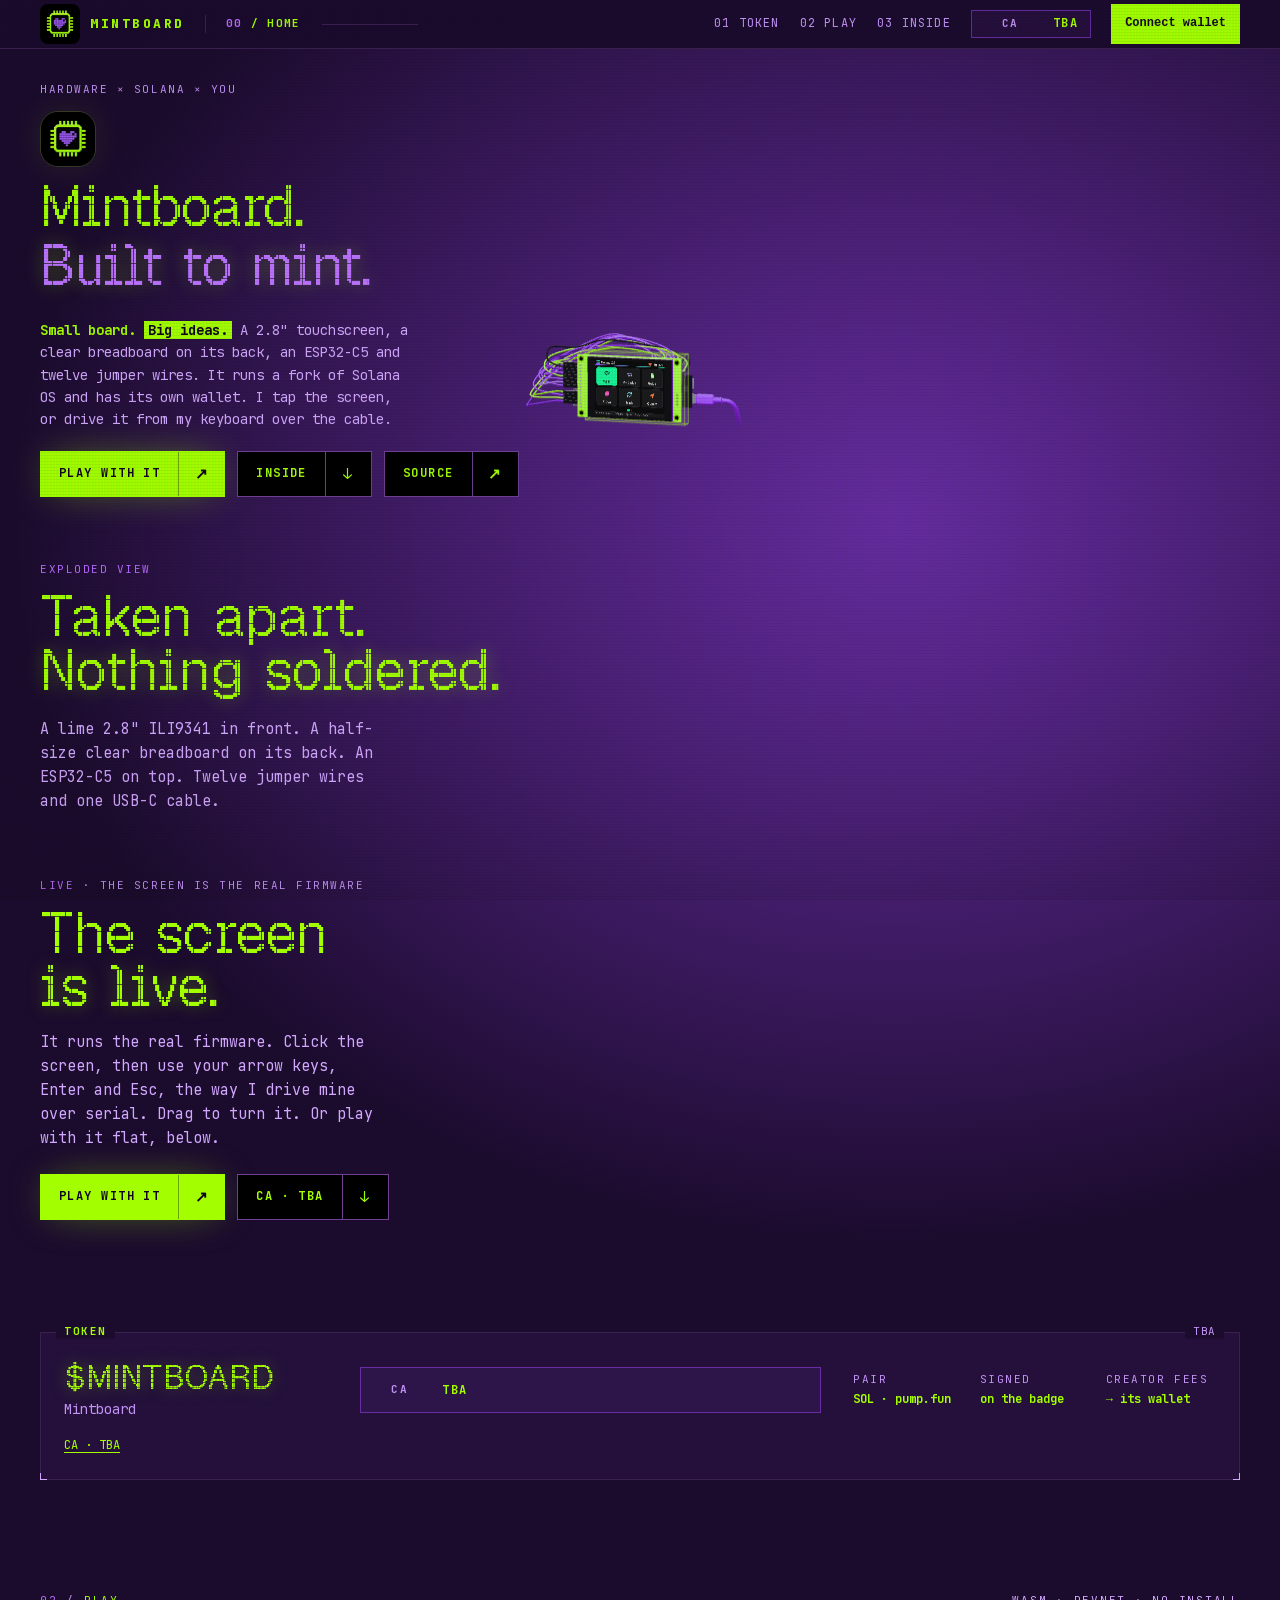
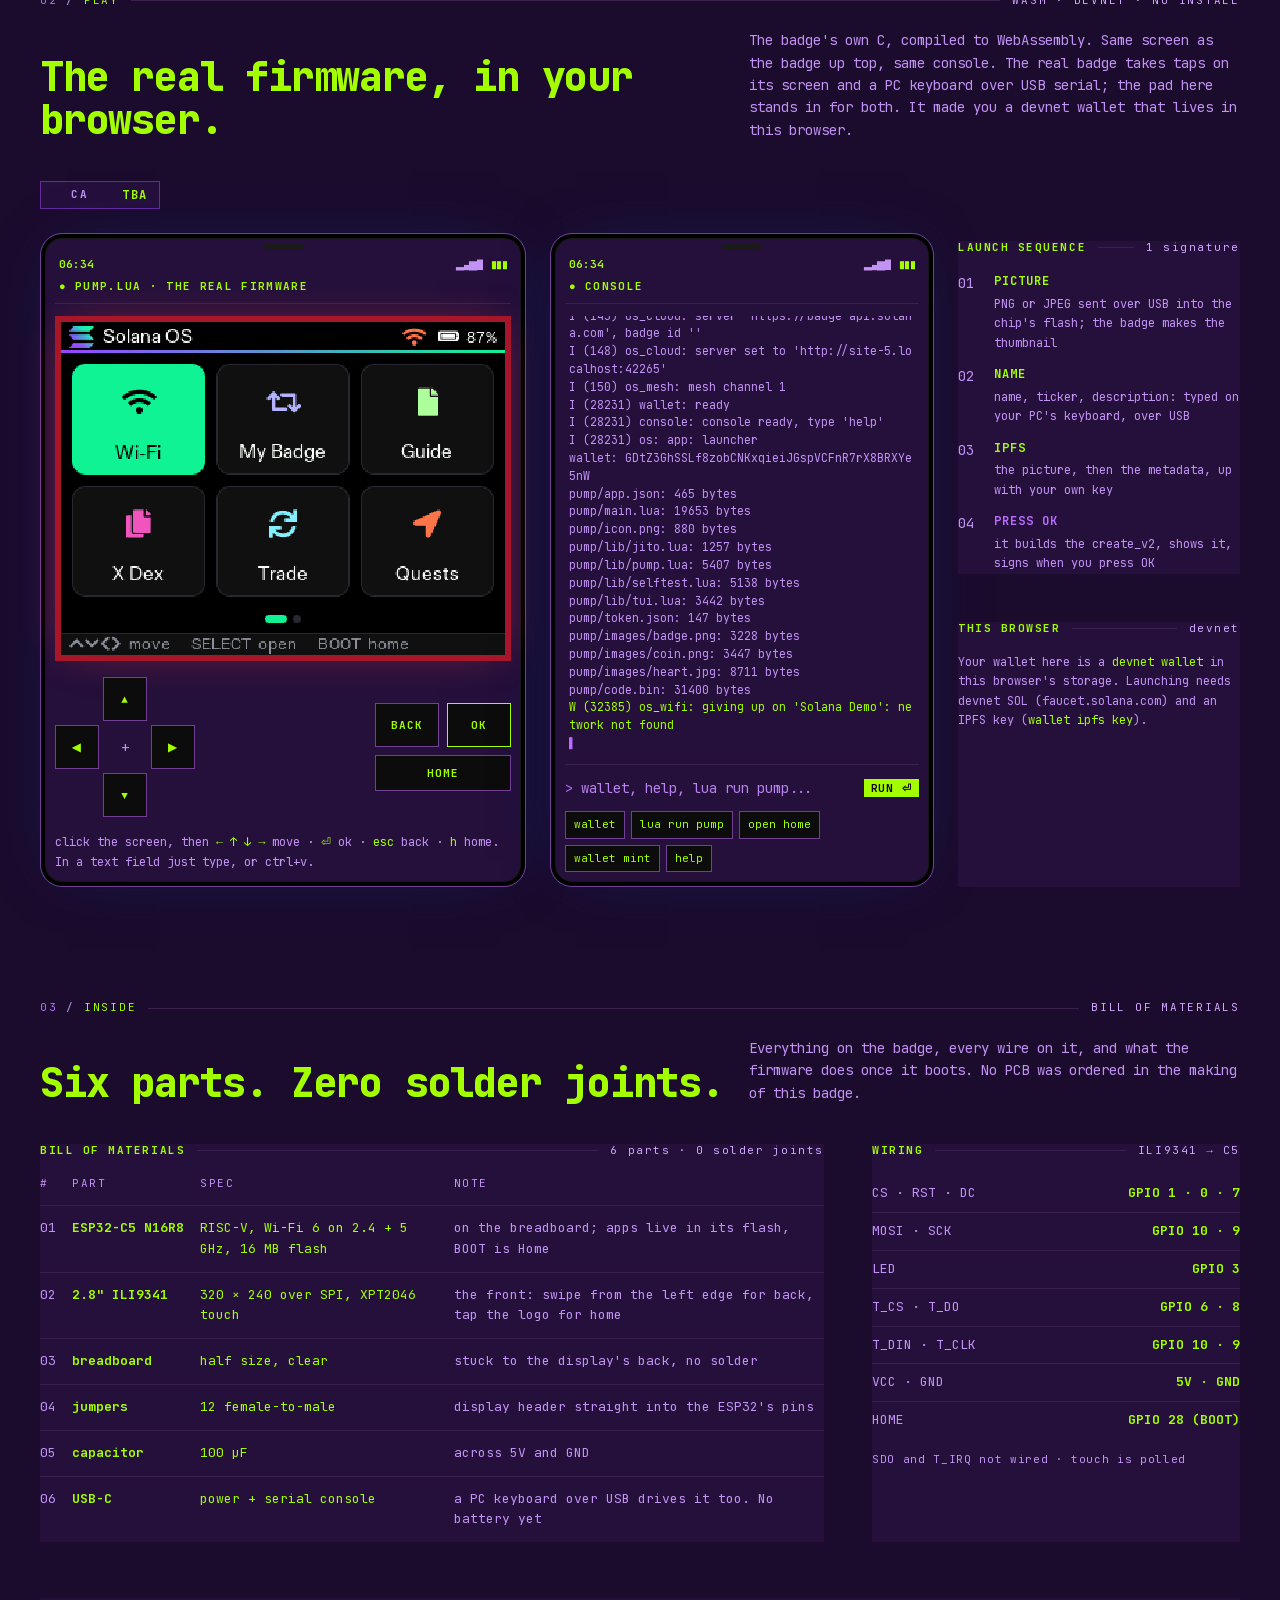
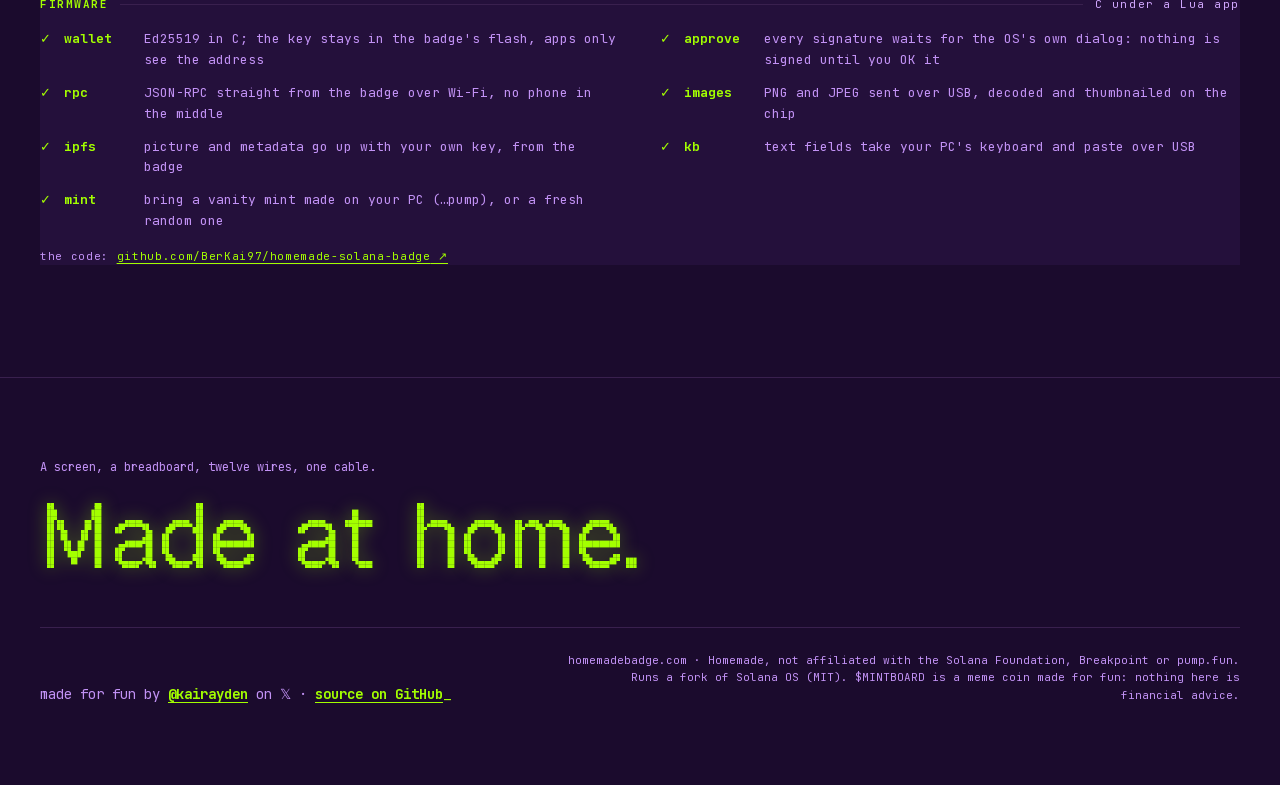
==== commit 10dfaa52: "Publish restored 3D model layout with versioned canvas assets" ====
--- a/index.html
+++ b/index.html
@@ -1 +1 @@
-<!DOCTYPE html><html data-dpl-id="dpl_Mintboard_TBA_v2_20261117" lang="en" class="jetbrains_mono_39ed8818-module__crZsHG__variable geist_pixel_ee23c507-module__r-F5iW__variable"><head><meta charSet="utf-8"/><meta name="viewport" content="width=device-width, initial-scale=1, viewport-fit=cover"/><link rel="preload" href="./_next/static/media/051742360c26797e-s.p.1wmoa0e_blxrz.woff2?dpl=dpl_Mintboard_TBA_v2_20261117" as="font" crossorigin="" type="font/woff2"/><link rel="preload" href="./_next/static/media/61a58143c2e45268.p.14th7iya-pf29.woff2?dpl=dpl_Mintboard_TBA_v2_20261117" as="font" crossorigin="" type="font/woff2"/><link rel="stylesheet" href="./_next/static/chunks/mintboard-theme-v4.css?dpl=dpl_Mintboard_TBA_v2_20261117" data-precedence="next"/><link rel="preload" as="script" fetchPriority="low" href="./_next/static/chunks/0hk1q95nku75f.js?dpl=dpl_Mintboard_TBA_v2_20261117"/><script src="./_next/static/chunks/13j278kkyyg0r.js?dpl=dpl_Mintboard_TBA_v2_20261117" async=""></script><script src="./_next/static/chunks/08ze1lqk82gu5.js?dpl=dpl_Mintboard_TBA_v2_20261117" async=""></script><script src="./_next/static/chunks/turbopack-07graka23mksq.js?dpl=dpl_Mintboard_TBA_v2_20261117" async=""></script><script src="./_next/static/chunks/2q0p-cwe362xn.js?dpl=dpl_Mintboard_TBA_v2_20261117" async="" crossorigin=""></script><script src="./_next/static/chunks/mintboard-ui-wallet-tba-v2.js?dpl=dpl_Mintboard_TBA_v2_20261117" async="" crossorigin=""></script><script src="./_next/static/chunks/3ll42kkohb-3t.js?dpl=dpl_Mintboard_TBA_v2_20261117" async="" crossorigin=""></script><meta name="next-size-adjust" content=""/><meta name="theme-color" content="#000000"/><meta name="color-scheme" content="dark"/><title>Mintboard · Built to mint.</title><meta name="description" content="Mintboard brings Solana to a compact board: a 2.8&quot; screen, a clear breadboard, an ESP32-C5 and its own wallet. It launches a pump.fun coin from its own screen. Try the real firmware in your browser."/><meta name="application-name" content="Mintboard"/><meta property="og:title" content="Mintboard · Built to mint."/><meta property="og:description" content="Mintboard brings Solana to a compact board: a 2.8&quot; screen, a clear breadboard, an ESP32-C5 and its own wallet. It launches a pump.fun coin from its own screen. Try the real firmware in your browser."/><meta property="og:url" content="https://ghostxrun.github.io/Mintboard/"/><meta property="og:site_name" content="Mintboard"/><meta property="og:image" content="https://ghostxrun.github.io/Mintboard/mintboard-logo.png"/><meta property="og:image:type" content="image/png"/><meta property="og:image:width" content="1254"/><meta property="og:image:height" content="1254"/><meta property="og:image:alt" content="Mintboard: a lime chip with a purple pixel heart."/><meta property="og:type" content="website"/><meta name="twitter:card" content="summary_large_image"/><meta name="twitter:creator" content="@kairayden"/><meta name="twitter:title" content="Mintboard · Built to mint."/><meta name="twitter:description" content="Mintboard brings Solana to a compact board: a 2.8&quot; screen, a clear breadboard, an ESP32-C5 and its own wallet. It launches a pump.fun coin from its own screen. Try the real firmware in your browser."/><meta name="twitter:image" content="https://ghostxrun.github.io/Mintboard/mintboard-logo.png"/><meta name="twitter:image:alt" content="Mintboard: a lime chip with a purple pixel heart."/><meta name="twitter:image:type" content="image/png"/><meta name="twitter:image:width" content="1254"/><meta name="twitter:image:height" content="1254"/><link rel="icon" href="./mintboard-logo.png?v=mintboard-1" sizes="any" type="image/png"/><link rel="icon" href="./mintboard-logo.png?v=mintboard-1" sizes="16x16" type="image/png"/><link rel="icon" href="./mintboard-logo.png?v=mintboard-1" sizes="32x32" type="image/png"/><link rel="icon" href="./mintboard-logo.png?v=mintboard-1" sizes="48x48" type="image/png"/><link rel="apple-touch-icon" href="./mintboard-logo.png?v=mintboard-1" sizes="180x180" type="image/png"/><script>document.documentElement.setAttribute('data-js','')</script><script src="./_next/static/chunks/0c0hxoamwjsbw.js?dpl=dpl_Mintboard_TBA_v2_20261117" noModule=""></script><script src="./mintboard-wallet-v1.js" defer></script><style>@media(max-width:639px){header.sticky>.wrap{gap:10px}header.sticky nav{gap:8px}}</style></head><body class="min-h-screen antialiased"><div hidden=""><!--$--><!--/$--></div><header class="sticky top-0 z-40 border-b border-line bg-black/85 pt-[env(safe-area-inset-top)] backdrop-blur-md"><div class="wrap flex h-12 items-center gap-5"><a href="#top" class="rgb-hover flex shrink-0 items-center gap-2.5 font-extrabold tracking-[0.18em]"><img src="./mintboard-logo.png" alt="" width="40" height="40" class="mintboard-nav-logo"/><span class="text-[13px] whitespace-nowrap">MINTBOARD</span></a><div class="hidden items-center gap-3 border-l border-line pl-5 sm:flex"><span class="w-[84px] text-[11px] font-bold tracking-[0.12em] whitespace-nowrap"><span class="text-acc2">00</span> / HOME</span><span class="relative h-px w-16 bg-line lg:w-24" aria-hidden="true"><span class="absolute inset-0 origin-left bg-acc" style="transform:scaleX(0)"></span></span></div><p class="hidden min-w-0 truncate text-[11px] tracking-[0.08em] text-dim2 2xl:block">esp32-c5 · ili9341 · solana os fork · $<!-- -->MINTBOARD<!-- --> ·<!-- --> <!-- -->CA TBA</p><nav class="ml-auto flex min-w-0 items-center gap-5 text-[12px]"><a href="#token" class="rgb-hover hidden tracking-[0.1em] text-dim uppercase hover:text-acc md:inline"><span class="text-dim2">01</span> <!-- -->token</a><a href="#play" class="rgb-hover hidden tracking-[0.1em] text-dim uppercase hover:text-acc md:inline"><span class="text-dim2">02</span> <!-- -->play</a><a href="#inside" class="rgb-hover hidden tracking-[0.1em] text-dim uppercase hover:text-acc md:inline"><span class="text-dim2">03</span> <!-- -->inside</a><div class="mintboard-ca cta h-7 text-[12px]" aria-label="Contract address: TBA"><span class="label">CA</span><span class="text-acc font-bold">TBA</span></div><mintboard-wallet></mintboard-wallet></nav></div></header><main><section id="top" data-section="00 / HOME" class="story"><div class="story-stage"><div class="absolute inset-0" data-emu="true"></div><div class="hud-layer pointer-events-none absolute inset-0" aria-hidden="true"><div class="hud-pt"><i class="hud-sq"></i><svg class="hud-lead" width="1" height="1"><line x1="0" y1="0" x2="-30" y2="-36"></line></svg><div class="hud-lab" data-left="1" style="left:-30px;top:-36px">ILI9341 · 320×240</div></div><div class="hud-pt"><i class="hud-sq"></i><svg class="hud-lead" width="1" height="1"><line x1="0" y1="0" x2="46" y2="-56"></line></svg><div class="hud-lab" style="left:46px;top:-56px">ESP32-C5</div></div><div class="hud-pt"><i class="hud-sq"></i><svg class="hud-lead" width="1" height="1"><line x1="0" y1="0" x2="-44" y2="56"></line></svg><div class="hud-lab" data-left="1" style="left:-44px;top:56px">BOOT = HOME</div></div><div class="hud-pt"><i class="hud-sq"></i><svg class="hud-lead" width="1" height="1"><line x1="0" y1="0" x2="-40" y2="-60"></line></svg><div class="hud-lab" data-left="1" style="left:-40px;top:-60px">USB-C · POWER</div></div><div class="hud-pt" data-minor="1"><i class="hud-sq"></i><svg class="hud-lead" width="1" height="1"><line x1="0" y1="0" x2="-40" y2="56"></line></svg><div class="hud-lab" data-left="1" style="left:-40px;top:56px">CLEAR BREADBOARD</div></div><div class="hud-pt"><i class="hud-sq"></i><svg class="hud-lead" width="1" height="1"><line x1="0" y1="0" x2="-24" y2="-54"></line></svg><div class="hud-lab" data-left="1" style="left:-24px;top:-54px">ILI9341 · 2.8&quot; · SPI</div></div><div class="hud-pt"><i class="hud-sq"></i><svg class="hud-lead" width="1" height="1"><line x1="0" y1="0" x2="-30" y2="62"></line></svg><div class="hud-lab" data-left="1" style="left:-30px;top:62px">CLEAR BREADBOARD · NO SOLDER</div></div><div class="hud-pt"><i class="hud-sq"></i><svg class="hud-lead" width="1" height="1"><line x1="0" y1="0" x2="26" y2="74"></line></svg><div class="hud-lab" style="left:26px;top:74px">ESP32-C5 · RISC-V</div></div><div class="hud-pt" data-minor="1"><i class="hud-sq"></i><svg class="hud-lead" width="1" height="1"><line x1="0" y1="0" x2="44" y2="-34"></line></svg><div class="hud-lab" style="left:44px;top:-34px">USB-C · POWER + SERIAL</div></div><div class="hud-pt"><i class="hud-sq"></i><svg class="hud-lead" width="1" height="1"><line x1="0" y1="0" x2="30" y2="-56"></line></svg><div class="hud-lab" style="left:30px;top:-56px">12 JUMPERS</div></div></div><div class="beat beat-home" data-from="-1" data-to="0.32"><p class="label">HARDWARE × SOLANA × YOU</p><h1 class="font-pixel mt-3 text-[clamp(44px,6.4vw,104px)] leading-[0.92] tracking-[-0.02em]"><img src="./mintboard-logo.png" alt="Mintboard" width="88" height="88" class="mintboard-hero-logo"/><span class="glitch block" data-text="Mintboard." data-glitch-auto="true">Mintboard.</span><span class="glitch glow block text-acc sm:pl-[1.6em]" data-text="Built to mint." data-glitch-auto="true">Built to mint.</span></h1><div class="mt-6 flex flex-col gap-5 sm:flex-row sm:items-end sm:justify-between"><p class="max-w-[46ch] text-dim"><span class="font-bold text-fg">Small board. <span class="bg-acc px-1 text-black">Big ideas.</span></span> <!-- -->A 2.8&quot; touchscreen, a clear breadboard on its back, an ESP32-C5 and twelve jumper wires. It runs a fork of Solana OS and has its own wallet. I tap the screen, or drive it from my keyboard over the cable.</p><div class="pointer-events-auto flex flex-wrap gap-3"><a href="#play" class="cta cta-pri"><span>Play with it</span><span class="cta-ar">↗</span></a><a href="#inside" class="cta"><span>Inside</span><span class="cta-ar">↓</span></a><a href="https://github.com/BerKai97/homemade-solana-badge" target="_blank" rel="noreferrer" class="cta"><span>Source</span><span class="cta-ar">↗</span></a></div></div></div><div class="beat beat-side" data-from="0.34" data-to="0.6799999999999999"><p class="label"><span class="text-acc2">exploded view</span></p><h2 class="font-pixel mt-3 text-[clamp(36px,4.4vw,72px)] leading-[0.95]"><span class="glitch block" data-text="Taken apart.">Taken apart.</span><span class="glitch block text-acc glow" data-text="Nothing soldered.">Nothing soldered.</span></h2><p class="mt-5 max-w-[38ch] text-dim">A lime 2.8&quot; ILI9341 in front. A half-size clear breadboard on its back. An ESP32-C5 on top. Twelve jumper wires and one USB-C cable.</p></div><div class="beat beat-free" data-from="0.7" data-to="2"><p class="label"><span class="text-acc2">live</span> · the screen is the real firmware</p><h2 class="font-pixel mt-3 text-[clamp(36px,4.4vw,72px)] leading-[0.95]"><span class="glitch block" data-text="The screen">The screen</span><span class="glitch block text-acc glow" data-text="is live.">is live.</span></h2><p class="mt-4 max-w-[38ch] text-dim">It runs the real firmware. Click the screen, then use your arrow keys, Enter and Esc, the way I drive mine over serial. Drag to turn it. Or play with it flat, below.</p><div class="pointer-events-auto mt-6 flex flex-wrap gap-3"><a href="#play" class="cta cta-pri"><span>Play with it</span><span class="cta-ar">↗</span></a><a href="#token" class="cta"><span>CA · TBA</span><span class="cta-ar">↓</span></a></div></div><div class="beat beat-views" data-from="0.7" data-to="2"><div class="seg pointer-events-auto" role="group" aria-label="View"><button type="button" aria-pressed="true" class="uppercase">front</button><button type="button" aria-pressed="false" class="uppercase">back</button><button type="button" aria-pressed="false" class="uppercase">side</button><button type="button" aria-pressed="false" class="uppercase">explode<span class="ml-1.5 hidden opacity-60 sm:inline">E</span></button></div></div><div class="beat pill-wrap pill-right" data-from="-1" data-to="0.6799999999999999"><button type="button" class="pill pointer-events-auto">Skip the story <span class="text-acc">↓</span></button></div></div></section><div id="token" data-section="01 / TOKEN" class="wrap scroll-mt-24 pt-16 sm:pt-20"><section data-reveal="true" class="box "><h3 class="box-t" data-scramble="true">TOKEN</h3><span class="box-n">TBA</span><div class="grid items-center gap-5 lg:grid-cols-12 lg:gap-8"><div class="flex flex-wrap items-baseline gap-x-3 gap-y-1 lg:col-span-3"><span class="font-pixel glow text-[28px] leading-none text-acc sm:text-[34px] lg:max-xl:text-[28px]">$<!-- -->MINTBOARD</span><span class="text-dim">Mintboard</span></div><div class="min-w-0 lg:col-span-5"><div class="mintboard-ca cta h-[46px] w-full" aria-label="Contract address: TBA"><span class="label">CA</span><span class="text-acc font-bold">TBA</span></div></div><dl class="grid grid-cols-3 gap-4 lg:col-span-4"><div><dt class="label">pair</dt><dd class="mt-0.5 text-[12px] font-bold">SOL · pump.fun</dd></div><div><dt class="label">signed</dt><dd class="mt-0.5 text-[12px] font-bold">on the badge</dd></div><div><dt class="label">creator fees</dt><dd class="mt-0.5 text-[12px] font-bold">→ its wallet</dd></div></dl></div><a href="#token" target="_blank" rel="noreferrer" class="link mt-4 inline-block text-[12px]">CA · TBA</a></section></div><section id="play" data-section="02 / PLAY" class="wrap pt-20 sm:pt-28"><header class="mb-8 sm:mb-10"><div class="sec-rule rv"><span><span class="text-acc2">02</span> <span class="text-dim2">/</span> <span class="text-fg" data-scramble="true">PLAY</span></span><i></i><span class="hidden sm:inline">wasm · devnet · no install</span></div><div class="mt-5 grid gap-4 lg:grid-cols-12 lg:items-end"><h2 class="glitch glitch-hover rv text-[28px] leading-[1.08] font-extrabold tracking-[-0.03em] sm:text-[40px] lg:col-span-7" data-text="The real firmware, in your browser." style="--d:.08s">The real firmware, in your browser.</h2><div class="rv max-w-xl text-dim lg:col-span-5 lg:justify-self-end" style="--d:.16s">The badge&#x27;s own C, compiled to WebAssembly. Same screen as the badge up top, same console. The real badge takes taps on its screen and a PC keyboard over USB serial; the pad here stands in for both. It made you a devnet wallet that lives in this browser.</div></div></header><div class="mb-6 flex"><div class="mintboard-ca cta h-7 text-[12px]" aria-label="Contract address: TBA"><span class="label">CA</span><span class="text-acc font-bold">TBA</span></div></div><div class="grid grid-cols-1 gap-6 lg:grid-cols-12"><div class="device rv flex flex-col lg:col-span-5"><div class="mx-auto mb-1.5 h-1.5 w-10 rounded-full bg-[#1a1a1a]"></div><div class="flex items-center justify-between px-1 text-[11px] font-bold"><span>--:--</span><span class="flex items-center gap-2 text-[10px] tracking-tighter"><span class="text-dim">▂▄▆█</span><span class="text-grn">▮▮▮</span></span></div><div class="mb-3 flex items-center gap-2 border-b border-line px-1 pt-1 pb-2 text-[11px] font-bold tracking-[0.12em] uppercase"><span class="text-grn">●</span> <!-- -->pump.lua · the real firmware</div><div data-emu="true" class="flex flex-col gap-4"><div class="border-[6px] border-[#a8162a] bg-black shadow-[0_0_40px_-12px_rgba(255,59,59,0.45)]"><div class="aspect-[4/3]"></div></div><div class="flex items-center justify-between gap-3"><div class="grid grid-cols-3 grid-rows-3 gap-1"><span></span><button type="button" aria-label="up" class="key text-[11px] tracking-[0.1em] h-11 w-11">▲</button><span></span><button type="button" aria-label="left" class="key text-[11px] tracking-[0.1em] h-11 w-11">◀</button><span class="grid place-items-center text-dim2">+</span><button type="button" aria-label="right" class="key text-[11px] tracking-[0.1em] h-11 w-11">▶</button><span></span><button type="button" aria-label="down" class="key text-[11px] tracking-[0.1em] h-11 w-11">▼</button><span></span></div><div class="flex flex-col items-end gap-2"><div class="flex gap-2"><button type="button" aria-label="back" class="key text-[11px] tracking-[0.1em] h-11 w-16">BACK</button><button type="button" aria-label="select" class="key text-[11px] tracking-[0.1em] h-11 w-16 !border-grn !text-grn">OK</button></div><button type="button" aria-label="home" class="key text-[11px] tracking-[0.1em] h-9 w-[8.5rem]">HOME</button></div></div><p class="text-[12px] leading-relaxed text-dim">click the screen, then <span class="text-fg">← ↑ ↓ →</span> move · <span class="text-fg">⏎</span> ok ·<!-- --> <span class="text-fg">esc</span> back · <span class="text-fg">h</span> home. In a text field just type, or ctrl+v.</p></div></div><div class="device rv flex flex-col lg:col-span-4"><div class="mx-auto mb-1.5 h-1.5 w-10 rounded-full bg-[#1a1a1a]"></div><div class="flex items-center justify-between px-1 text-[11px] font-bold"><span>--:--</span><span class="flex items-center gap-2 text-[10px] tracking-tighter"><span class="text-dim">▂▄▆█</span><span class="text-grn">▮▮▮</span></span></div><div class="mb-3 flex items-center gap-2 border-b border-line px-1 pt-1 pb-2 text-[11px] font-bold tracking-[0.12em] uppercase"><span class="text-acc">●</span> <!-- -->console</div><div class="h-[340px] overflow-auto px-1 text-[11.5px] leading-[1.55] break-all whitespace-pre-wrap lg:h-auto lg:flex-1 lg:basis-0"><span class="blink text-acc2">▌</span></div><form class="mt-3 flex items-center gap-2 border-t border-line pt-3"><span class="text-acc2">&gt;</span><input placeholder="wallet, help, lua run pump..." aria-label="Console line" autoComplete="off" spellCheck="false" class="min-w-0 flex-1 bg-transparent text-fg outline-none placeholder:text-dim2" value=""/><button class="tag bg-acc">RUN ⏎</button></form><div class="mt-3 flex flex-wrap gap-1.5"><button type="button" class="key px-2 py-1 text-[11px] font-normal">wallet</button><button type="button" class="key px-2 py-1 text-[11px] font-normal">lua run pump</button><button type="button" class="key px-2 py-1 text-[11px] font-normal">open home</button><button type="button" class="key px-2 py-1 text-[11px] font-normal">wallet mint</button><button type="button" class="key px-2 py-1 text-[11px] font-normal">help</button></div></div><div class="flex min-w-0 flex-col gap-12 lg:col-span-3 lg:pt-2"><section data-reveal="true" class="panel "><div class="panel-h"><h3 data-scramble="true">LAUNCH SEQUENCE</h3><i></i><span>1 signature</span></div><ol class="flex flex-col gap-3"><li class="grid grid-cols-[1.75rem_1fr] gap-x-2"><span class="text-dim2">01</span><span class="font-bold uppercase tracking-[0.08em] text-[12px] text-acc">picture</span><span></span><span class="text-[12px] leading-relaxed text-dim">PNG or JPEG sent over USB into the chip&#x27;s flash; the badge makes the thumbnail</span></li><li class="grid grid-cols-[1.75rem_1fr] gap-x-2"><span class="text-dim2">02</span><span class="font-bold uppercase tracking-[0.08em] text-[12px] text-acc">name</span><span></span><span class="text-[12px] leading-relaxed text-dim">name, ticker, description: typed on your PC&#x27;s keyboard, over USB</span></li><li class="grid grid-cols-[1.75rem_1fr] gap-x-2"><span class="text-dim2">03</span><span class="font-bold uppercase tracking-[0.08em] text-[12px] text-acc">ipfs</span><span></span><span class="text-[12px] leading-relaxed text-dim">the picture, then the metadata, up with your own key</span></li><li class="grid grid-cols-[1.75rem_1fr] gap-x-2"><span class="text-dim2">04</span><span class="font-bold uppercase tracking-[0.08em] text-[12px] text-acc2">press ok</span><span></span><span class="text-[12px] leading-relaxed text-dim">it builds the create_v2, shows it, signs when you press OK</span></li></ol></section><section data-reveal="true" class="panel flex-1"><div class="panel-h"><h3 data-scramble="true">THIS BROWSER</h3><i></i><span>devnet</span></div><p class="text-[12px] leading-relaxed text-dim">Your wallet here is a <span class="text-fg">devnet wallet</span> in this browser&#x27;s storage. Launching needs devnet SOL (faucet.solana.com) and an IPFS key (<span class="text-acc">wallet ipfs key</span>).</p></section></div></div></section><section id="inside" data-section="03 / INSIDE" class="wrap py-20 sm:py-28"><header class="mb-8 sm:mb-10"><div class="sec-rule rv"><span><span class="text-acc2">03</span> <span class="text-dim2">/</span> <span class="text-fg" data-scramble="true">INSIDE</span></span><i></i><span class="hidden sm:inline">bill of materials</span></div><div class="mt-5 grid gap-4 lg:grid-cols-12 lg:items-end"><h2 class="glitch glitch-hover rv text-[28px] leading-[1.08] font-extrabold tracking-[-0.03em] sm:text-[40px] lg:col-span-7" data-text="Six parts. Zero solder joints." style="--d:.08s">Six parts. Zero solder joints.</h2><div class="rv max-w-xl text-dim lg:col-span-5 lg:justify-self-end" style="--d:.16s">Everything on the badge, every wire on it, and what the firmware does once it boots. No PCB was ordered in the making of this badge.</div></div></header><div class="grid grid-cols-1 gap-x-12 gap-y-14 lg:grid-cols-12"><section data-reveal="true" class="panel lg:col-span-8"><div class="panel-h"><h3 data-scramble="true">BILL OF MATERIALS</h3><i></i><span>6 parts · 0 solder joints</span></div><ol class="flex flex-col sm:hidden"><li class="border-t border-line py-3 first:border-0 first:pt-0"><p class="flex gap-3"><span class="text-dim2">01</span><span class="font-bold text-acc">ESP32-C5 N16R8</span></p><p class="mt-1 pl-8 text-[13px]">RISC-V, Wi-Fi 6 on 2.4 + 5 GHz, 16 MB flash</p><p class="pl-8 text-[13px] text-dim">on the breadboard; apps live in its flash, BOOT is Home</p></li><li class="border-t border-line py-3 first:border-0 first:pt-0"><p class="flex gap-3"><span class="text-dim2">02</span><span class="font-bold text-acc">2.8&quot; ILI9341</span></p><p class="mt-1 pl-8 text-[13px]">320 × 240 over SPI, XPT2046 touch</p><p class="pl-8 text-[13px] text-dim">the front: swipe from the left edge for back, tap the logo for home</p></li><li class="border-t border-line py-3 first:border-0 first:pt-0"><p class="flex gap-3"><span class="text-dim2">03</span><span class="font-bold text-acc">breadboard</span></p><p class="mt-1 pl-8 text-[13px]">half size, clear</p><p class="pl-8 text-[13px] text-dim">stuck to the display&#x27;s back, no solder</p></li><li class="border-t border-line py-3 first:border-0 first:pt-0"><p class="flex gap-3"><span class="text-dim2">04</span><span class="font-bold text-acc">jumpers</span></p><p class="mt-1 pl-8 text-[13px]">12 female-to-male</p><p class="pl-8 text-[13px] text-dim">display header straight into the ESP32&#x27;s pins</p></li><li class="border-t border-line py-3 first:border-0 first:pt-0"><p class="flex gap-3"><span class="text-dim2">05</span><span class="font-bold text-acc">capacitor</span></p><p class="mt-1 pl-8 text-[13px]">100 µF</p><p class="pl-8 text-[13px] text-dim">across 5V and GND</p></li><li class="border-t border-line py-3 first:border-0 first:pt-0"><p class="flex gap-3"><span class="text-dim2">06</span><span class="font-bold text-acc">USB-C</span></p><p class="mt-1 pl-8 text-[13px]">power + serial console</p><p class="pl-8 text-[13px] text-dim">a PC keyboard over USB drives it too. No battery yet</p></li></ol><div class="hidden sm:block"><table class="w-full text-left text-[13px]"><thead><tr class="label"><th class="pb-3 font-normal">#</th><th class="pb-3 font-normal">part</th><th class="pb-3 font-normal">spec</th><th class="pb-3 font-normal">note</th></tr></thead><tbody><tr class="border-t border-line"><td class="py-3 pr-4 align-top text-dim2">01</td><td class="py-3 pr-4 align-top font-bold whitespace-nowrap text-acc">ESP32-C5 N16R8</td><td class="py-3 pr-4 align-top">RISC-V, Wi-Fi 6 on 2.4 + 5 GHz, 16 MB flash</td><td class="py-3 align-top text-dim">on the breadboard; apps live in its flash, BOOT is Home</td></tr><tr class="border-t border-line"><td class="py-3 pr-4 align-top text-dim2">02</td><td class="py-3 pr-4 align-top font-bold whitespace-nowrap text-acc">2.8&quot; ILI9341</td><td class="py-3 pr-4 align-top">320 × 240 over SPI, XPT2046 touch</td><td class="py-3 align-top text-dim">the front: swipe from the left edge for back, tap the logo for home</td></tr><tr class="border-t border-line"><td class="py-3 pr-4 align-top text-dim2">03</td><td class="py-3 pr-4 align-top font-bold whitespace-nowrap text-acc">breadboard</td><td class="py-3 pr-4 align-top">half size, clear</td><td class="py-3 align-top text-dim">stuck to the display&#x27;s back, no solder</td></tr><tr class="border-t border-line"><td class="py-3 pr-4 align-top text-dim2">04</td><td class="py-3 pr-4 align-top font-bold whitespace-nowrap text-acc">jumpers</td><td class="py-3 pr-4 align-top">12 female-to-male</td><td class="py-3 align-top text-dim">display header straight into the ESP32&#x27;s pins</td></tr><tr class="border-t border-line"><td class="py-3 pr-4 align-top text-dim2">05</td><td class="py-3 pr-4 align-top font-bold whitespace-nowrap text-acc">capacitor</td><td class="py-3 pr-4 align-top">100 µF</td><td class="py-3 align-top text-dim">across 5V and GND</td></tr><tr class="border-t border-line"><td class="py-3 pr-4 align-top text-dim2">06</td><td class="py-3 pr-4 align-top font-bold whitespace-nowrap text-acc">USB-C</td><td class="py-3 pr-4 align-top">power + serial console</td><td class="py-3 align-top text-dim">a PC keyboard over USB drives it too. No battery yet</td></tr></tbody></table></div></section><section data-reveal="true" class="panel lg:col-span-4"><div class="panel-h"><h3 data-scramble="true">WIRING</h3><i></i><span>ILI9341 → C5</span></div><table class="w-full text-[13px]"><tbody><tr class="border-b border-line last:border-0"><td class="py-2 text-dim">CS · RST · DC</td><td class="py-2 text-right font-bold text-acc">GPIO 1 · 0 · 7</td></tr><tr class="border-b border-line last:border-0"><td class="py-2 text-dim">MOSI · SCK</td><td class="py-2 text-right font-bold text-acc">GPIO 10 · 9</td></tr><tr class="border-b border-line last:border-0"><td class="py-2 text-dim">LED</td><td class="py-2 text-right font-bold text-acc">GPIO 3</td></tr><tr class="border-b border-line last:border-0"><td class="py-2 text-dim">T_CS · T_DO</td><td class="py-2 text-right font-bold text-acc">GPIO 6 · 8</td></tr><tr class="border-b border-line last:border-0"><td class="py-2 text-dim">T_DIN · T_CLK</td><td class="py-2 text-right font-bold text-acc">GPIO 10 · 9</td></tr><tr class="border-b border-line last:border-0"><td class="py-2 text-dim">VCC · GND</td><td class="py-2 text-right font-bold text-acc">5V · GND</td></tr><tr class="border-b border-line last:border-0"><td class="py-2 text-dim">HOME</td><td class="py-2 text-right font-bold text-acc">GPIO 28 (BOOT)</td></tr></tbody></table><p class="mt-3 text-[11px] tracking-[0.06em] text-dim2">SDO and T_IRQ not wired · touch is polled</p></section><section data-reveal="true" class="panel lg:col-span-12"><div class="panel-h"><h3 data-scramble="true">FIRMWARE</h3><i></i><span>C under a Lua app</span></div><ul class="grid gap-x-10 gap-y-3 md:grid-cols-2"><li class="grid grid-cols-[1rem_4.5rem_1fr] gap-2 text-[13px]"><span class="text-grn">✓</span><span class="font-bold text-acc">wallet</span><span class="text-dim">Ed25519 in C; the key stays in the badge&#x27;s flash, apps only see the address</span></li><li class="grid grid-cols-[1rem_4.5rem_1fr] gap-2 text-[13px]"><span class="text-grn">✓</span><span class="font-bold text-acc">approve</span><span class="text-dim">every signature waits for the OS&#x27;s own dialog: nothing is signed until you OK it</span></li><li class="grid grid-cols-[1rem_4.5rem_1fr] gap-2 text-[13px]"><span class="text-grn">✓</span><span class="font-bold text-acc">rpc</span><span class="text-dim">JSON-RPC straight from the badge over Wi-Fi, no phone in the middle</span></li><li class="grid grid-cols-[1rem_4.5rem_1fr] gap-2 text-[13px]"><span class="text-grn">✓</span><span class="font-bold text-acc">images</span><span class="text-dim">PNG and JPEG sent over USB, decoded and thumbnailed on the chip</span></li><li class="grid grid-cols-[1rem_4.5rem_1fr] gap-2 text-[13px]"><span class="text-grn">✓</span><span class="font-bold text-acc">ipfs</span><span class="text-dim">picture and metadata go up with your own key, from the badge</span></li><li class="grid grid-cols-[1rem_4.5rem_1fr] gap-2 text-[13px]"><span class="text-grn">✓</span><span class="font-bold text-acc">kb</span><span class="text-dim">text fields take your PC&#x27;s keyboard and paste over USB</span></li><li class="grid grid-cols-[1rem_4.5rem_1fr] gap-2 text-[13px]"><span class="text-grn">✓</span><span class="font-bold text-acc">mint</span><span class="text-dim">bring a vanity mint made on your PC (…pump), or a fresh random one</span></li></ul><p class="mt-4 text-[11px] tracking-[0.06em] text-dim2">the code:<!-- --> <a href="https://github.com/BerKai97/homemade-solana-badge" target="_blank" rel="noreferrer" class="link">github.com/BerKai97/homemade-solana-badge<!-- --> ↗</a></p></section></div></section></main><footer class="border-t border-line"><div class="wrap py-16 sm:py-20"><p class="rv text-[12px] text-dim">A screen, a breadboard, twelve wires, one cable.</p><p class="glitch glitch-hover rv font-pixel mt-4 text-[clamp(36px,7vw,96px)] leading-[0.95] text-acc glow" data-text="Made at home.">Made at home.</p><div class="mt-12 flex flex-col gap-6 border-t border-line pt-6 sm:flex-row sm:items-end sm:justify-between"><p><span class="text-dim">made for fun by </span><a href="https://x.com/kairayden" target="_blank" rel="noreferrer" class="link font-bold">@<!-- -->kairayden</a><span class="text-dim"> on 𝕏 · </span><a href="https://github.com/BerKai97/homemade-solana-badge" target="_blank" rel="noreferrer" class="link font-bold">source on GitHub</a><span class="blink text-acc">_</span></p><p class="max-w-2xl text-[11px] leading-relaxed text-dim2 sm:text-right">homemadebadge.com · Homemade, not affiliated with the Solana Foundation, Breakpoint or pump.fun. Runs a fork of Solana OS (MIT). $<!-- -->MINTBOARD<!-- --> is a meme coin made for fun: nothing here is financial advice.</p></div></div></footer><!--$--><!--/$--><div class="tft" aria-hidden="true"><div class="tft-mask"></div><div class="tft-vig"></div><div class="tft-flick"></div></div><script src="./_next/static/chunks/0hk1q95nku75f.js?dpl=dpl_Mintboard_TBA_v2_20261117" id="_R_" async=""></script><script>(self.__next_f=self.__next_f||[]).push([0])</script><script>self.__next_f.push([1,"1:\"$Sreact.fragment\"\n2:I[92987,[\"./_next/static/chunks/2q0p-cwe362xn.js?dpl=dpl_Mintboard_TBA_v2_20261117\"],\"default\"]\n3:I[77003,[\"./_next/static/chunks/2q0p-cwe362xn.js?dpl=dpl_Mintboard_TBA_v2_20261117\"],\"default\"]\n4:I[70196,[\"./_next/static/chunks/mintboard-ui-wallet-tba-v2.js?dpl=dpl_Mintboard_TBA_v2_20261117\",\"./_next/static/chunks/3ll42kkohb-3t.js?dpl=dpl_Mintboard_TBA_v2_20261117\"],\"EmuBoot\"]\n5:I[95737,[\"./_next/static/chunks/mintboard-ui-wallet-tba-v2.js?dpl=dpl_Mintboard_TBA_v2_20261117\",\"./_next/static/chunks/3ll42kkohb-3t.js?dpl=dpl_Mintboard_TBA_v2_20261117\"],\"Fx\"]\n6:I[43133,[\"./_next/static/chunks/mintboard-ui-wallet-tba-v2.js?dpl=dpl_Mintboard_TBA_v2_20261117\",\"./_next/static/chunks/3ll42kkohb-3t.js?dpl=dpl_Mintboard_TBA_v2_20261117\"],\"StatusBar\"]\n7:I[32456,[\"./_next/static/chunks/mintboard-ui-wallet-tba-v2.js?dpl=dpl_Mintboard_TBA_v2_20261117\",\"./_next/static/chunks/3ll42kkohb-3t.js?dpl=dpl_Mintboard_TBA_v2_20261117\"],\"Story\"]\n8:I[74158,[\"./_next/static/chunks/mintboard-ui-wallet-tba-v2.js?dpl=dpl_Mintboard_TBA_v2_20261117\",\"./_next/static/chunks/3ll42kkohb-3t.js?dpl=dpl_Mintboard_TBA_v2_20261117\"],\"Ca\"]\n9:I[26017,[\"./_next/static/chunks/mintboard-ui-wallet-tba-v2.js?dpl=dpl_Mintboard_TBA_v2_20261117\",\"./_next/static/chunks/3ll42kkohb-3t.js?dpl=dpl_Mintboard_TBA_v2_20261117\"],\"EmulatorPanel\"]\n12:I[24326,[],\"default\",1]\n:HL[\"./_next/static/chunks/mintboard-theme-v4.css?dpl=dpl_Mintboard_TBA_v2_20261117\",\"style\"]\n:HL[\"./_next/static/media/051742360c26797e-s.p.1wmoa0e_blxrz.woff2?dpl=dpl_Mintboard_TBA_v2_20261117\",\"font\",{\"crossOrigin\":\"\",\"type\":\"font/woff2\"}]\n:HL[\"./_next/static/media/61a58143c2e45268.p.14th7iya-pf29.woff2?dpl=dpl_Mintboard_TBA_v2_20261117\",\"font\",{\"crossOrigin\":\"\",\"type\":\"font/woff2\"}]\n"])</script><script>self.__next_f.push([1,"0:{\"P\":null,\"c\":[\"\",\"\"],\"q\":\"\",\"i\":false,\"f\":[[[\"\",{\"children\":[\"__PAGE__\",{},\"$undefined\",\"$undefined\",4608]},\"$undefined\",\"$undefined\",4624],[[\"$\",\"$1\",\"c\",{\"children\":[[[\"$\",\"link\",\"0\",{\"rel\":\"stylesheet\",\"href\":\"./_next/static/chunks/mintboard-theme-v4.css?dpl=dpl_Mintboard_TBA_v2_20261117\",\"precedence\":\"next\",\"crossOrigin\":\"$undefined\",\"nonce\":\"$undefined\"}]],[\"$\",\"html\",null,{\"lang\":\"en\",\"className\":\"jetbrains_mono_39ed8818-module__crZsHG__variable geist_pixel_ee23c507-module__r-F5iW__variable\",\"suppressHydrationWarning\":true,\"children\":[[\"$\",\"head\",null,{\"children\":[\"$\",\"script\",null,{\"dangerouslySetInnerHTML\":{\"__html\":\"document.documentElement.setAttribute('data-js','')\"}}]}],[\"$\",\"body\",null,{\"className\":\"min-h-screen antialiased\",\"children\":[[\"$\",\"$L2\",null,{\"parallelRouterKey\":\"children\",\"error\":\"$undefined\",\"errorStyles\":\"$undefined\",\"errorScripts\":\"$undefined\",\"template\":[\"$\",\"$L3\",null,{}],\"templateStyles\":\"$undefined\",\"templateScripts\":\"$undefined\",\"notFound\":[[[\"$\",\"title\",null,{\"children\":\"404: This page could not be found.\"}],[\"$\",\"div\",null,{\"style\":{\"fontFamily\":\"system-ui,\\\"Segoe UI\\\",Roboto,Helvetica,Arial,sans-serif,\\\"Apple Color Emoji\\\",\\\"Segoe UI Emoji\\\"\",\"height\":\"100vh\",\"textAlign\":\"center\",\"display\":\"flex\",\"flexDirection\":\"column\",\"alignItems\":\"center\",\"justifyContent\":\"center\"},\"children\":[\"$\",\"div\",null,{\"children\":[[\"$\",\"style\",null,{\"dangerouslySetInnerHTML\":{\"__html\":\"body{color:#000;background:#fff;margin:0}.next-error-h1{border-right:1px solid rgba(0,0,0,.3)}@media (prefers-color-scheme:dark){body{color:#fff;background:#000}.next-error-h1{border-right:1px solid rgba(255,255,255,.3)}}\"}}],[\"$\",\"h1\",null,{\"className\":\"next-error-h1\",\"style\":{\"display\":\"inline-block\",\"margin\":\"0 20px 0 0\",\"padding\":\"0 23px 0 0\",\"fontSize\":24,\"fontWeight\":500,\"verticalAlign\":\"top\",\"lineHeight\":\"49px\"},\"children\":404}],[\"$\",\"div\",null,{\"style\":{\"display\":\"inline-block\"},\"children\":[\"$\",\"h2\",null,{\"style\":{\"fontSize\":14,\"fontWeight\":400,\"lineHeight\":\"49px\",\"margin\":0},\"children\":\"This page could not be found.\"}]}]]}]}]],[]],\"forbidden\":\"$undefined\",\"unauthorized\":\"$undefined\"}],[\"$\",\"div\",null,{\"className\":\"tft\",\"aria-hidden\":true,\"children\":[[\"$\",\"div\",null,{\"className\":\"tft-mask\"}],[\"$\",\"div\",null,{\"className\":\"tft-vig\"}],[\"$\",\"div\",null,{\"className\":\"tft-flick\"}]]}]]}]]}]]}],{\"children\":[[\"$\",\"$1\",\"c\",{\"children\":[[[\"$\",\"$L4\",null,{}],[\"$\",\"$L5\",null,{}],[\"$\",\"$L6\",null,{}],[\"$\",\"main\",null,{\"children\":[[\"$\",\"$L7\",null,{}],[\"$\",\"div\",null,{\"id\":\"token\",\"data-section\":\"01 / TOKEN\",\"className\":\"wrap scroll-mt-24 pt-16 sm:pt-20\",\"children\":[\"$\",\"section\",null,{\"id\":\"$undefined\",\"data-reveal\":true,\"className\":\"box \",\"children\":[[\"$\",\"h3\",null,{\"className\":\"box-t\",\"data-scramble\":true,\"children\":\"TOKEN\"}],[\"$\",\"span\",null,{\"className\":\"box-n\",\"children\":\"TBA\"}],[[\"$\",\"div\",null,{\"className\":\"grid items-center gap-5 lg:grid-cols-12 lg:gap-8\",\"children\":[[\"$\",\"div\",null,{\"className\":\"flex flex-wrap items-baseline gap-x-3 gap-y-1 lg:col-span-3\",\"children\":[[\"$\",\"span\",null,{\"className\":\"font-pixel glow text-[28px] leading-none text-acc sm:text-[34px] lg:max-xl:text-[28px]\",\"children\":[\"$$\",\"MINTBOARD\"]}],[\"$\",\"span\",null,{\"className\":\"text-dim\",\"children\":\"Mintboard\"}]]}],[\"$\",\"div\",null,{\"className\":\"min-w-0 lg:col-span-5\",\"children\":[\"$\",\"$L8\",null,{}]}],[\"$\",\"dl\",null,{\"className\":\"grid grid-cols-3 gap-4 lg:col-span-4\",\"children\":[[\"$\",\"div\",\"pair\",{\"children\":[[\"$\",\"dt\",null,{\"className\":\"label\",\"children\":\"pair\"}],[\"$\",\"dd\",null,{\"className\":\"mt-0.5 text-[12px] font-bold\",\"children\":\"SOL · pump.fun\"}]]}],[\"$\",\"div\",\"signed\",{\"children\":[[\"$\",\"dt\",null,{\"className\":\"label\",\"children\":\"signed\"}],[\"$\",\"dd\",null,{\"className\":\"mt-0.5 text-[12px] font-bold\",\"children\":\"on the badge\"}]]}],[\"$\",\"div\",\"creator fees\",{\"children\":[[\"$\",\"dt\",null,{\"className\":\"label\",\"children\":\"creator fees\"}],[\"$\",\"dd\",null,{\"className\":\"mt-0.5 text-[12px] font-bold\",\"children\":\"→ its wallet\"}]]}]]}]]}],[\"$\",\"a\",null,{\"href\":\"#token\",\"target\":\"_blank\",\"rel\":\"noreferrer\",\"className\":\"link mt-4 inline-block text-[12px]\",\"children\":\"CA · TBA\"}]]]}]}],[\"$\",\"$L9\",null,{}],[\"$\",\"section\",null,{\"id\":\"inside\",\"data-section\":\"03 / INSIDE\",\"className\":\"wrap py-20 sm:py-28\",\"children\":[[\"$\",\"header\",null,{\"className\":\"mb-8 sm:mb-10\",\"children\":[[\"$\",\"div\",null,{\"className\":\"sec-rule rv\",\"children\":[[\"$\",\"span\",null,{\"children\":[[\"$\",\"span\",null,{\"className\":\"text-acc2\",\"children\":\"03\"}],\" \",[\"$\",\"span\",null,{\"className\":\"text-dim2\",\"children\":\"/\"}],\" \",[\"$\",\"span\",null,{\"className\":\"text-fg\",\"data-scramble\":true,\"children\":\"INSIDE\"}]]}],[\"$\",\"i\",null,{}],[\"$\",\"span\",null,{\"className\":\"hidden sm:inline\",\"children\":\"bill of materials\"}]]}],[\"$\",\"div\",null,{\"className\":\"mt-5 grid gap-4 lg:grid-cols-12 lg:items-end\",\"children\":[\"$La\",\"$Lb\"]}]]}],\"$Lc\"]}]]}],\"$Ld\"],[\"$Le\",\"$Lf\"],\"$L10\"]}],{},null,false,null]},null,false,null],\"$L11\",false]],\"m\":\"$undefined\",\"G\":[\"$12\",[\"$L13\"]],\"S\":true,\"h\":null,\"r\":\"$undefined\",\"s\":\"$undefined\",\"a\":\"$undefined\",\"l\":\"$undefined\",\"p\":\"$undefined\",\"d\":\"$undefined\"}\n"])</script><script>self.__next_f.push([1,"1b:I[24825,[\"./_next/static/chunks/2q0p-cwe362xn.js?dpl=dpl_Mintboard_TBA_v2_20261117\"],\"OutletBoundary\"]\n1c:\"$Sreact.suspense\"\n1e:I[24825,[\"./_next/static/chunks/2q0p-cwe362xn.js?dpl=dpl_Mintboard_TBA_v2_20261117\"],\"ViewportBoundary\"]\n20:I[24825,[\"./_next/static/chunks/2q0p-cwe362xn.js?dpl=dpl_Mintboard_TBA_v2_20261117\"],\"MetadataBoundary\"]\na:[\"$\",\"h2\",null,{\"className\":\"glitch glitch-hover rv text-[28px] leading-[1.08] font-extrabold tracking-[-0.03em] sm:text-[40px] lg:col-span-7\",\"data-text\":\"Six parts. Zero solder joints.\",\"style\":{\"--d\":\".08s\"},\"children\":\"Six parts. Zero solder joints.\"}]\nb:[\"$\",\"div\",null,{\"className\":\"rv max-w-xl text-dim lg:col-span-5 lg:justify-self-end\",\"style\":{\"--d\":\".16s\"},\"children\":\"Everything on the badge, every wire on it, and what the firmware does once it boots. No PCB was ordered in the making of this badge.\"}]\n"])</script><script>self.__next_f.push([1,"c:[\"$\",\"div\",null,{\"className\":\"grid grid-cols-1 gap-x-12 gap-y-14 lg:grid-cols-12\",\"children\":[[\"$\",\"section\",null,{\"id\":\"$undefined\",\"data-reveal\":true,\"className\":\"panel lg:col-span-8\",\"children\":[[\"$\",\"div\",null,{\"className\":\"panel-h\",\"children\":[[\"$\",\"h3\",null,{\"data-scramble\":true,\"children\":\"BILL OF MATERIALS\"}],[\"$\",\"i\",null,{}],[\"$\",\"span\",null,{\"children\":\"6 parts · 0 solder joints\"}]]}],[[\"$\",\"ol\",null,{\"className\":\"flex flex-col sm:hidden\",\"children\":[[\"$\",\"li\",\"ESP32-C5 N16R8\",{\"className\":\"border-t border-line py-3 first:border-0 first:pt-0\",\"children\":[[\"$\",\"p\",null,{\"className\":\"flex gap-3\",\"children\":[[\"$\",\"span\",null,{\"className\":\"text-dim2\",\"children\":\"01\"}],[\"$\",\"span\",null,{\"className\":\"font-bold text-acc\",\"children\":\"ESP32-C5 N16R8\"}]]}],[\"$\",\"p\",null,{\"className\":\"mt-1 pl-8 text-[13px]\",\"children\":\"RISC-V, Wi-Fi 6 on 2.4 + 5 GHz, 16 MB flash\"}],[\"$\",\"p\",null,{\"className\":\"pl-8 text-[13px] text-dim\",\"children\":\"on the breadboard; apps live in its flash, BOOT is Home\"}]]}],[\"$\",\"li\",\"2.8\\\" ILI9341\",{\"className\":\"border-t border-line py-3 first:border-0 first:pt-0\",\"children\":[[\"$\",\"p\",null,{\"className\":\"flex gap-3\",\"children\":[[\"$\",\"span\",null,{\"className\":\"text-dim2\",\"children\":\"02\"}],[\"$\",\"span\",null,{\"className\":\"font-bold text-acc\",\"children\":\"2.8\\\" ILI9341\"}]]}],[\"$\",\"p\",null,{\"className\":\"mt-1 pl-8 text-[13px]\",\"children\":\"320 × 240 over SPI, XPT2046 touch\"}],[\"$\",\"p\",null,{\"className\":\"pl-8 text-[13px] text-dim\",\"children\":\"the front: swipe from the left edge for back, tap the logo for home\"}]]}],[\"$\",\"li\",\"breadboard\",{\"className\":\"border-t border-line py-3 first:border-0 first:pt-0\",\"children\":[[\"$\",\"p\",null,{\"className\":\"flex gap-3\",\"children\":[[\"$\",\"span\",null,{\"className\":\"text-dim2\",\"children\":\"03\"}],[\"$\",\"span\",null,{\"className\":\"font-bold text-acc\",\"children\":\"breadboard\"}]]}],[\"$\",\"p\",null,{\"className\":\"mt-1 pl-8 text-[13px]\",\"children\":\"half size, clear\"}],[\"$\",\"p\",null,{\"className\":\"pl-8 text-[13px] text-dim\",\"children\":\"stuck to the display's back, no solder\"}]]}],[\"$\",\"li\",\"jumpers\",{\"className\":\"border-t border-line py-3 first:border-0 first:pt-0\",\"children\":[[\"$\",\"p\",null,{\"className\":\"flex gap-3\",\"children\":[[\"$\",\"span\",null,{\"className\":\"text-dim2\",\"children\":\"04\"}],[\"$\",\"span\",null,{\"className\":\"font-bold text-acc\",\"children\":\"jumpers\"}]]}],[\"$\",\"p\",null,{\"className\":\"mt-1 pl-8 text-[13px]\",\"children\":\"12 female-to-male\"}],[\"$\",\"p\",null,{\"className\":\"pl-8 text-[13px] text-dim\",\"children\":\"display header straight into the ESP32's pins\"}]]}],[\"$\",\"li\",\"capacitor\",{\"className\":\"border-t border-line py-3 first:border-0 first:pt-0\",\"children\":[[\"$\",\"p\",null,{\"className\":\"flex gap-3\",\"children\":[[\"$\",\"span\",null,{\"className\":\"text-dim2\",\"children\":\"05\"}],[\"$\",\"span\",null,{\"className\":\"font-bold text-acc\",\"children\":\"capacitor\"}]]}],[\"$\",\"p\",null,{\"className\":\"mt-1 pl-8 text-[13px]\",\"children\":\"100 µF\"}],[\"$\",\"p\",null,{\"className\":\"pl-8 text-[13px] text-dim\",\"children\":\"across 5V and GND\"}]]}],[\"$\",\"li\",\"USB-C\",{\"className\":\"border-t border-line py-3 first:border-0 first:pt-0\",\"children\":[[\"$\",\"p\",null,{\"className\":\"flex gap-3\",\"children\":[[\"$\",\"span\",null,{\"className\":\"text-dim2\",\"children\":\"06\"}],[\"$\",\"span\",null,{\"className\":\"font-bold text-acc\",\"children\":\"USB-C\"}]]}],[\"$\",\"p\",null,{\"className\":\"mt-1 pl-8 text-[13px]\",\"children\":\"power + serial console\"}],[\"$\",\"p\",null,{\"className\":\"pl-8 text-[13px] text-dim\",\"children\":\"a PC keyboard over USB drives it too. No battery yet\"}]]}]]}],[\"$\",\"div\",null,{\"className\":\"hidden sm:block\",\"children\":[\"$\",\"table\",null,{\"className\":\"w-full text-left text-[13px]\",\"children\":[[\"$\",\"thead\",null,{\"children\":[\"$\",\"tr\",null,{\"className\":\"label\",\"children\":[[\"$\",\"th\",null,{\"className\":\"pb-3 font-normal\",\"children\":\"#\"}],[\"$\",\"th\",null,{\"className\":\"pb-3 font-normal\",\"children\":\"part\"}],[\"$\",\"th\",null,{\"className\":\"pb-3 font-normal\",\"children\":\"spec\"}],[\"$\",\"th\",null,{\"className\":\"pb-3 font-normal\",\"children\":\"note\"}]]}]}],[\"$\",\"tbody\",null,{\"children\":[[\"$\",\"tr\",\"ESP32-C5 N16R8\",{\"className\":\"border-t border-line\",\"children\":[[\"$\",\"td\",null,{\"className\":\"py-3 pr-4 align-top text-dim2\",\"children\":\"01\"}],[\"$\",\"td\",null,{\"className\":\"py-3 pr-4 align-top font-bold whitespace-nowrap text-acc\",\"children\":\"ESP32-C5 N16R8\"}],[\"$\",\"td\",null,{\"className\":\"py-3 pr-4 align-top\",\"children\":\"RISC-V, Wi-Fi 6 on 2.4 + 5 GHz, 16 MB flash\"}],[\"$\",\"td\",null,{\"className\":\"py-3 align-top text-dim\",\"children\":\"on the breadboard; apps live in its flash, BOOT is Home\"}]]}],\"$L14\",\"$L15\",\"$L16\",\"$L17\",\"$L18\"]}]]}]}]]]}],\"$L19\",\"$L1a\"]}]\n"])</script><script>self.__next_f.push([1,"d:[\"$\",\"footer\",null,{\"className\":\"border-t border-line\",\"children\":[\"$\",\"div\",null,{\"className\":\"wrap py-16 sm:py-20\",\"children\":[[\"$\",\"p\",null,{\"className\":\"rv text-[12px] text-dim\",\"children\":\"A screen, a breadboard, twelve wires, one cable.\"}],[\"$\",\"p\",null,{\"className\":\"glitch glitch-hover rv font-pixel mt-4 text-[clamp(36px,7vw,96px)] leading-[0.95] text-acc glow\",\"data-text\":\"Made at home.\",\"children\":\"Made at home.\"}],[\"$\",\"div\",null,{\"className\":\"mt-12 flex flex-col gap-6 border-t border-line pt-6 sm:flex-row sm:items-end sm:justify-between\",\"children\":[[\"$\",\"p\",null,{\"children\":[[\"$\",\"span\",null,{\"className\":\"text-dim\",\"children\":\"made for fun by \"}],[\"$\",\"a\",null,{\"href\":\"https://x.com/kairayden\",\"target\":\"_blank\",\"rel\":\"noreferrer\",\"className\":\"link font-bold\",\"children\":[\"@\",\"kairayden\"]}],[\"$\",\"span\",null,{\"className\":\"text-dim\",\"children\":\" on 𝕏 · \"}],[\"$\",\"a\",null,{\"href\":\"https://github.com/BerKai97/homemade-solana-badge\",\"target\":\"_blank\",\"rel\":\"noreferrer\",\"className\":\"link font-bold\",\"children\":\"source on GitHub\"}],[\"$\",\"span\",null,{\"className\":\"blink text-acc\",\"children\":\"_\"}]]}],[\"$\",\"p\",null,{\"className\":\"max-w-2xl text-[11px] leading-relaxed text-dim2 sm:text-right\",\"children\":[\"homemadebadge.com · Homemade, not affiliated with the Solana Foundation, Breakpoint or pump.fun. Runs a fork of Solana OS (MIT). $\",\"MINTBOARD\",\" is a meme coin made for fun: nothing here is financial advice.\"]}]]}]]}]}]\n"])</script><script>self.__next_f.push([1,"e:[\"$\",\"script\",\"script-0\",{\"src\":\"./_next/static/chunks/mintboard-ui-wallet-tba-v2.js?dpl=dpl_Mintboard_TBA_v2_20261117\",\"async\":true,\"nonce\":\"$undefined\"}]\nf:[\"$\",\"script\",\"script-1\",{\"src\":\"./_next/static/chunks/3ll42kkohb-3t.js?dpl=dpl_Mintboard_TBA_v2_20261117\",\"async\":true,\"nonce\":\"$undefined\"}]\n10:[\"$\",\"$L1b\",null,{\"children\":[\"$\",\"$1c\",null,{\"name\":\"Next.MetadataOutlet\",\"children\":\"$@1d\"}]}]\n11:[\"$\",\"$1\",\"h\",{\"children\":[null,[\"$\",\"$L1e\",null,{\"children\":\"$L1f\"}],[\"$\",\"div\",null,{\"hidden\":true,\"children\":[\"$\",\"$L20\",null,{\"children\":[\"$\",\"$1c\",null,{\"name\":\"Next.Metadata\",\"children\":\"$L21\"}]}]}],[\"$\",\"meta\",null,{\"name\":\"next-size-adjust\",\"content\":\"\"}]]}]\n13:[\"$\",\"link\",\"0\",{\"rel\":\"stylesheet\",\"href\":\"./_next/static/chunks/mintboard-theme-v4.css?dpl=dpl_Mintboard_TBA_v2_20261117\",\"precedence\":\"next\",\"crossOrigin\":\"$undefined\",\"nonce\":\"$undefined\"}]\n"])</script><script>self.__next_f.push([1,"14:[\"$\",\"tr\",\"2.8\\\" ILI9341\",{\"className\":\"border-t border-line\",\"children\":[[\"$\",\"td\",null,{\"className\":\"py-3 pr-4 align-top text-dim2\",\"children\":\"02\"}],[\"$\",\"td\",null,{\"className\":\"py-3 pr-4 align-top font-bold whitespace-nowrap text-acc\",\"children\":\"2.8\\\" ILI9341\"}],[\"$\",\"td\",null,{\"className\":\"py-3 pr-4 align-top\",\"children\":\"320 × 240 over SPI, XPT2046 touch\"}],[\"$\",\"td\",null,{\"className\":\"py-3 align-top text-dim\",\"children\":\"the front: swipe from the left edge for back, tap the logo for home\"}]]}]\n15:[\"$\",\"tr\",\"breadboard\",{\"className\":\"border-t border-line\",\"children\":[[\"$\",\"td\",null,{\"className\":\"py-3 pr-4 align-top text-dim2\",\"children\":\"03\"}],[\"$\",\"td\",null,{\"className\":\"py-3 pr-4 align-top font-bold whitespace-nowrap text-acc\",\"children\":\"breadboard\"}],[\"$\",\"td\",null,{\"className\":\"py-3 pr-4 align-top\",\"children\":\"half size, clear\"}],[\"$\",\"td\",null,{\"className\":\"py-3 align-top text-dim\",\"children\":\"stuck to the display's back, no solder\"}]]}]\n16:[\"$\",\"tr\",\"jumpers\",{\"className\":\"border-t border-line\",\"children\":[[\"$\",\"td\",null,{\"className\":\"py-3 pr-4 align-top text-dim2\",\"children\":\"04\"}],[\"$\",\"td\",null,{\"className\":\"py-3 pr-4 align-top font-bold whitespace-nowrap text-acc\",\"children\":\"jumpers\"}],[\"$\",\"td\",null,{\"className\":\"py-3 pr-4 align-top\",\"children\":\"12 female-to-male\"}],[\"$\",\"td\",null,{\"className\":\"py-3 align-top text-dim\",\"children\":\"display header straight into the ESP32's pins\"}]]}]\n17:[\"$\",\"tr\",\"capacitor\",{\"className\":\"border-t border-line\",\"children\":[[\"$\",\"td\",null,{\"className\":\"py-3 pr-4 align-top text-dim2\",\"children\":\"05\"}],[\"$\",\"td\",null,{\"className\":\"py-3 pr-4 align-top font-bold whitespace-nowrap text-acc\",\"children\":\"capacitor\"}],[\"$\",\"td\",null,{\"className\":\"py-3 pr-4 align-top\",\"children\":\"100 µF\"}],[\"$\",\"td\",null,{\"className\":\"py-3 align-top text-dim\",\"children\":\"across 5V and GND\"}]]}]\n18:[\"$\",\"tr\",\"USB-C\",{\"className\":\"border-t border-line\",\"children\":[[\"$\",\"td\",null,{\"className\":\"py-3 pr-4 align-top text-dim2\",\"children\":\"06\"}],[\"$\",\"td\",null,{\"className\":\"py-3 pr-4 align-top font-bold whitespace-nowrap text-acc\",\"children\":\"USB-C\"}],[\"$\",\"td\",null,{\"className\":\"py-3 pr-4 align-top\",\"children\":\"power + serial console\"}],[\"$\",\"td\",null,{\"className\":\"py-3 align-top text-dim\",\"children\":\"a PC keyboard over USB drives it too. No battery yet\"}]]}]\n"])</script><script>self.__next_f.push([1,"19:[\"$\",\"section\",null,{\"id\":\"$undefined\",\"data-reveal\":true,\"className\":\"panel lg:col-span-4\",\"children\":[[\"$\",\"div\",null,{\"className\":\"panel-h\",\"children\":[[\"$\",\"h3\",null,{\"data-scramble\":true,\"children\":\"WIRING\"}],[\"$\",\"i\",null,{}],[\"$\",\"span\",null,{\"children\":\"ILI9341 → C5\"}]]}],[[\"$\",\"table\",null,{\"className\":\"w-full text-[13px]\",\"children\":[\"$\",\"tbody\",null,{\"children\":[[\"$\",\"tr\",\"CS · RST · DC\",{\"className\":\"border-b border-line last:border-0\",\"children\":[[\"$\",\"td\",null,{\"className\":\"py-2 text-dim\",\"children\":\"CS · RST · DC\"}],[\"$\",\"td\",null,{\"className\":\"py-2 text-right font-bold text-acc\",\"children\":\"GPIO 1 · 0 · 7\"}]]}],[\"$\",\"tr\",\"MOSI · SCK\",{\"className\":\"border-b border-line last:border-0\",\"children\":[[\"$\",\"td\",null,{\"className\":\"py-2 text-dim\",\"children\":\"MOSI · SCK\"}],[\"$\",\"td\",null,{\"className\":\"py-2 text-right font-bold text-acc\",\"children\":\"GPIO 10 · 9\"}]]}],[\"$\",\"tr\",\"LED\",{\"className\":\"border-b border-line last:border-0\",\"children\":[[\"$\",\"td\",null,{\"className\":\"py-2 text-dim\",\"children\":\"LED\"}],[\"$\",\"td\",null,{\"className\":\"py-2 text-right font-bold text-acc\",\"children\":\"GPIO 3\"}]]}],[\"$\",\"tr\",\"T_CS · T_DO\",{\"className\":\"border-b border-line last:border-0\",\"children\":[[\"$\",\"td\",null,{\"className\":\"py-2 text-dim\",\"children\":\"T_CS · T_DO\"}],[\"$\",\"td\",null,{\"className\":\"py-2 text-right font-bold text-acc\",\"children\":\"GPIO 6 · 8\"}]]}],[\"$\",\"tr\",\"T_DIN · T_CLK\",{\"className\":\"border-b border-line last:border-0\",\"children\":[[\"$\",\"td\",null,{\"className\":\"py-2 text-dim\",\"children\":\"T_DIN · T_CLK\"}],[\"$\",\"td\",null,{\"className\":\"py-2 text-right font-bold text-acc\",\"children\":\"GPIO 10 · 9\"}]]}],[\"$\",\"tr\",\"VCC · GND\",{\"className\":\"border-b border-line last:border-0\",\"children\":[[\"$\",\"td\",null,{\"className\":\"py-2 text-dim\",\"children\":\"VCC · GND\"}],[\"$\",\"td\",null,{\"className\":\"py-2 text-right font-bold text-acc\",\"children\":\"5V · GND\"}]]}],[\"$\",\"tr\",\"HOME\",{\"className\":\"border-b border-line last:border-0\",\"children\":[[\"$\",\"td\",null,{\"className\":\"py-2 text-dim\",\"children\":\"HOME\"}],[\"$\",\"td\",null,{\"className\":\"py-2 text-right font-bold text-acc\",\"children\":\"GPIO 28 (BOOT)\"}]]}]]}]}],[\"$\",\"p\",null,{\"className\":\"mt-3 text-[11px] tracking-[0.06em] text-dim2\",\"children\":\"SDO and T_IRQ not wired · touch is polled\"}]]]}]\n"])</script><script>self.__next_f.push([1,"1a:[\"$\",\"section\",null,{\"id\":\"$undefined\",\"data-reveal\":true,\"className\":\"panel lg:col-span-12\",\"children\":[[\"$\",\"div\",null,{\"className\":\"panel-h\",\"children\":[[\"$\",\"h3\",null,{\"data-scramble\":true,\"children\":\"FIRMWARE\"}],[\"$\",\"i\",null,{}],[\"$\",\"span\",null,{\"children\":\"C under a Lua app\"}]]}],[[\"$\",\"ul\",null,{\"className\":\"grid gap-x-10 gap-y-3 md:grid-cols-2\",\"children\":[[\"$\",\"li\",\"wallet\",{\"className\":\"grid grid-cols-[1rem_4.5rem_1fr] gap-2 text-[13px]\",\"children\":[[\"$\",\"span\",null,{\"className\":\"text-grn\",\"children\":\"✓\"}],[\"$\",\"span\",null,{\"className\":\"font-bold text-acc\",\"children\":\"wallet\"}],[\"$\",\"span\",null,{\"className\":\"text-dim\",\"children\":\"Ed25519 in C; the key stays in the badge's flash, apps only see the address\"}]]}],[\"$\",\"li\",\"approve\",{\"className\":\"grid grid-cols-[1rem_4.5rem_1fr] gap-2 text-[13px]\",\"children\":[[\"$\",\"span\",null,{\"className\":\"text-grn\",\"children\":\"✓\"}],[\"$\",\"span\",null,{\"className\":\"font-bold text-acc\",\"children\":\"approve\"}],[\"$\",\"span\",null,{\"className\":\"text-dim\",\"children\":\"every signature waits for the OS's own dialog: nothing is signed until you OK it\"}]]}],[\"$\",\"li\",\"rpc\",{\"className\":\"grid grid-cols-[1rem_4.5rem_1fr] gap-2 text-[13px]\",\"children\":[[\"$\",\"span\",null,{\"className\":\"text-grn\",\"children\":\"✓\"}],[\"$\",\"span\",null,{\"className\":\"font-bold text-acc\",\"children\":\"rpc\"}],[\"$\",\"span\",null,{\"className\":\"text-dim\",\"children\":\"JSON-RPC straight from the badge over Wi-Fi, no phone in the middle\"}]]}],[\"$\",\"li\",\"images\",{\"className\":\"grid grid-cols-[1rem_4.5rem_1fr] gap-2 text-[13px]\",\"children\":[[\"$\",\"span\",null,{\"className\":\"text-grn\",\"children\":\"✓\"}],[\"$\",\"span\",null,{\"className\":\"font-bold text-acc\",\"children\":\"images\"}],[\"$\",\"span\",null,{\"className\":\"text-dim\",\"children\":\"PNG and JPEG sent over USB, decoded and thumbnailed on the chip\"}]]}],[\"$\",\"li\",\"ipfs\",{\"className\":\"grid grid-cols-[1rem_4.5rem_1fr] gap-2 text-[13px]\",\"children\":[[\"$\",\"span\",null,{\"className\":\"text-grn\",\"children\":\"✓\"}],[\"$\",\"span\",null,{\"className\":\"font-bold text-acc\",\"children\":\"ipfs\"}],[\"$\",\"span\",null,{\"className\":\"text-dim\",\"children\":\"picture and metadata go up with your own key, from the badge\"}]]}],[\"$\",\"li\",\"kb\",{\"className\":\"grid grid-cols-[1rem_4.5rem_1fr] gap-2 text-[13px]\",\"children\":[[\"$\",\"span\",null,{\"className\":\"text-grn\",\"children\":\"✓\"}],[\"$\",\"span\",null,{\"className\":\"font-bold text-acc\",\"children\":\"kb\"}],[\"$\",\"span\",null,{\"className\":\"text-dim\",\"children\":\"text fields take your PC's keyboard and paste over USB\"}]]}],[\"$\",\"li\",\"mint\",{\"className\":\"grid grid-cols-[1rem_4.5rem_1fr] gap-2 text-[13px]\",\"children\":[[\"$\",\"span\",null,{\"className\":\"text-grn\",\"children\":\"✓\"}],[\"$\",\"span\",null,{\"className\":\"font-bold text-acc\",\"children\":\"mint\"}],[\"$\",\"span\",null,{\"className\":\"text-dim\",\"children\":\"bring a vanity mint made on your PC (…pump), or a fresh random one\"}]]}]]}],[\"$\",\"p\",null,{\"className\":\"mt-4 text-[11px] tracking-[0.06em] text-dim2\",\"children\":[\"the code:\",\" \",[\"$\",\"a\",null,{\"href\":\"https://github.com/BerKai97/homemade-solana-badge\",\"target\":\"_blank\",\"rel\":\"noreferrer\",\"className\":\"link\",\"children\":[\"github.com/BerKai97/homemade-solana-badge\",\" ↗\"]}]]}]]]}]\n"])</script><script>self.__next_f.push([1,"1f:[[\"$\",\"meta\",\"0\",{\"charSet\":\"utf-8\"}],[\"$\",\"meta\",\"1\",{\"name\":\"viewport\",\"content\":\"width=device-width, initial-scale=1, viewport-fit=cover\"}],[\"$\",\"meta\",\"2\",{\"name\":\"theme-color\",\"content\":\"#000000\"}],[\"$\",\"meta\",\"3\",{\"name\":\"color-scheme\",\"content\":\"dark\"}]]\n"])</script><script>self.__next_f.push([1,"22:I[36933,[\"./_next/static/chunks/2q0p-cwe362xn.js?dpl=dpl_Mintboard_TBA_v2_20261117\"],\"IconMark\"]\n1d:null\n"])</script><script>self.__next_f.push([1,"21:[[\"$\",\"title\",\"0\",{\"children\":\"Mintboard · Built to mint.\"}],[\"$\",\"meta\",\"1\",{\"name\":\"description\",\"content\":\"Mintboard brings Solana to a compact board: a 2.8\\\" screen, a clear breadboard, an ESP32-C5 and its own wallet. It launches a pump.fun coin from its own screen. Try the real firmware in your browser.\"}],[\"$\",\"meta\",\"2\",{\"name\":\"application-name\",\"content\":\"Mintboard\"}],[\"$\",\"meta\",\"3\",{\"property\":\"og:title\",\"content\":\"Mintboard · Built to mint.\"}],[\"$\",\"meta\",\"4\",{\"property\":\"og:description\",\"content\":\"Mintboard brings Solana to a compact board: a 2.8\\\" screen, a clear breadboard, an ESP32-C5 and its own wallet. It launches a pump.fun coin from its own screen. Try the real firmware in your browser.\"}],[\"$\",\"meta\",\"5\",{\"property\":\"og:url\",\"content\":\"https://ghostxrun.github.io/Mintboard/\"}],[\"$\",\"meta\",\"6\",{\"property\":\"og:site_name\",\"content\":\"Mintboard\"}],[\"$\",\"meta\",\"7\",{\"property\":\"og:image\",\"content\":\"https://ghostxrun.github.io/Mintboard/mintboard-logo.png\"}],[\"$\",\"meta\",\"8\",{\"property\":\"og:image:type\",\"content\":\"image/png\"}],[\"$\",\"meta\",\"9\",{\"property\":\"og:image:width\",\"content\":\"1254\"}],[\"$\",\"meta\",\"10\",{\"property\":\"og:image:height\",\"content\":\"1254\"}],[\"$\",\"meta\",\"11\",{\"property\":\"og:image:alt\",\"content\":\"Mintboard: a lime chip with a purple pixel heart.\"}],[\"$\",\"meta\",\"12\",{\"property\":\"og:type\",\"content\":\"website\"}],[\"$\",\"meta\",\"13\",{\"name\":\"twitter:card\",\"content\":\"summary_large_image\"}],[\"$\",\"meta\",\"14\",{\"name\":\"twitter:creator\",\"content\":\"@kairayden\"}],[\"$\",\"meta\",\"15\",{\"name\":\"twitter:title\",\"content\":\"Mintboard · Built to mint.\"}],[\"$\",\"meta\",\"16\",{\"name\":\"twitter:description\",\"content\":\"Mintboard brings Solana to a compact board: a 2.8\\\" screen, a clear breadboard, an ESP32-C5 and its own wallet. It launches a pump.fun coin from its own screen. Try the real firmware in your browser.\"}],[\"$\",\"meta\",\"17\",{\"name\":\"twitter:image\",\"content\":\"https://ghostxrun.github.io/Mintboard/mintboard-logo.png\"}],[\"$\",\"meta\",\"18\",{\"name\":\"twitter:image:alt\",\"content\":\"Mintboard: a lime chip with a purple pixel heart.\"}],[\"$\",\"meta\",\"19\",{\"name\":\"twitter:image:type\",\"content\":\"image/png\"}],[\"$\",\"meta\",\"20\",{\"name\":\"twitter:image:width\",\"content\":\"1254\"}],[\"$\",\"meta\",\"21\",{\"name\":\"twitter:image:height\",\"content\":\"1254\"}],[\"$\",\"link\",\"22\",{\"rel\":\"icon\",\"href\":\"./mintboard-logo.png?v=mintboard-1\",\"sizes\":\"any\",\"type\":\"image/png\"}],[\"$\",\"link\",\"23\",{\"rel\":\"icon\",\"href\":\"./mintboard-logo.png?v=mintboard-1\",\"sizes\":\"16x16\",\"type\":\"image/png\"}],[\"$\",\"link\",\"24\",{\"rel\":\"icon\",\"href\":\"./mintboard-logo.png?v=mintboard-1\",\"sizes\":\"32x32\",\"type\":\"image/png\"}],[\"$\",\"link\",\"25\",{\"rel\":\"icon\",\"href\":\"./mintboard-logo.png?v=mintboard-1\",\"sizes\":\"48x48\",\"type\":\"image/png\"}],[\"$\",\"link\",\"26\",{\"rel\":\"apple-touch-icon\",\"href\":\"./mintboard-logo.png?v=mintboard-1\",\"sizes\":\"180x180\",\"type\":\"image/png\"}],[\"$\",\"$L22\",\"27\",{}]]\n"])</script></body></html>+<!DOCTYPE html><html data-dpl-id="dpl_Mintboard_model_v2_20261117" lang="en" class="jetbrains_mono_39ed8818-module__crZsHG__variable geist_pixel_ee23c507-module__r-F5iW__variable"><head><meta charSet="utf-8"/><meta name="viewport" content="width=device-width, initial-scale=1, viewport-fit=cover"/><link rel="preload" href="./_next/static/media/051742360c26797e-s.p.1wmoa0e_blxrz.woff2?dpl=dpl_Mintboard_model_v2_20261117" as="font" crossorigin="" type="font/woff2"/><link rel="preload" href="./_next/static/media/61a58143c2e45268.p.14th7iya-pf29.woff2?dpl=dpl_Mintboard_model_v2_20261117" as="font" crossorigin="" type="font/woff2"/><link rel="stylesheet" href="./_next/static/chunks/mintboard-theme-model-v2.css?dpl=dpl_Mintboard_model_v2_20261117" data-precedence="next"/><link rel="preload" as="script" fetchPriority="low" href="./_next/static/chunks/0hk1q95nku75f.js?dpl=dpl_Mintboard_model_v2_20261117"/><script src="./_next/static/chunks/13j278kkyyg0r.js?dpl=dpl_Mintboard_model_v2_20261117" async=""></script><script src="./_next/static/chunks/08ze1lqk82gu5.js?dpl=dpl_Mintboard_model_v2_20261117" async=""></script><script src="./_next/static/chunks/turbopack-07graka23mksq.js?dpl=dpl_Mintboard_model_v2_20261117" async=""></script><script src="./_next/static/chunks/2q0p-cwe362xn.js?dpl=dpl_Mintboard_model_v2_20261117" async="" crossorigin=""></script><script src="./_next/static/chunks/mintboard-ui-model-v2.js?dpl=dpl_Mintboard_model_v2_20261117" async="" crossorigin=""></script><script src="./_next/static/chunks/3ll42kkohb-3t.js?dpl=dpl_Mintboard_model_v2_20261117" async="" crossorigin=""></script><meta name="next-size-adjust" content=""/><meta name="theme-color" content="#000000"/><meta name="color-scheme" content="dark"/><title>Mintboard · Built to mint.</title><meta name="description" content="Mintboard brings Solana to a compact board: a 2.8&quot; screen, a clear breadboard, an ESP32-C5 and its own wallet. It launches a pump.fun coin from its own screen. Try the real firmware in your browser."/><meta name="application-name" content="Mintboard"/><meta property="og:title" content="Mintboard · Built to mint."/><meta property="og:description" content="Mintboard brings Solana to a compact board: a 2.8&quot; screen, a clear breadboard, an ESP32-C5 and its own wallet. It launches a pump.fun coin from its own screen. Try the real firmware in your browser."/><meta property="og:url" content="https://ghostxrun.github.io/Mintboard/"/><meta property="og:site_name" content="Mintboard"/><meta property="og:image" content="https://ghostxrun.github.io/Mintboard/mintboard-logo.png"/><meta property="og:image:type" content="image/png"/><meta property="og:image:width" content="1254"/><meta property="og:image:height" content="1254"/><meta property="og:image:alt" content="Mintboard: a lime chip with a purple pixel heart."/><meta property="og:type" content="website"/><meta name="twitter:card" content="summary_large_image"/><meta name="twitter:creator" content="@kairayden"/><meta name="twitter:title" content="Mintboard · Built to mint."/><meta name="twitter:description" content="Mintboard brings Solana to a compact board: a 2.8&quot; screen, a clear breadboard, an ESP32-C5 and its own wallet. It launches a pump.fun coin from its own screen. Try the real firmware in your browser."/><meta name="twitter:image" content="https://ghostxrun.github.io/Mintboard/mintboard-logo.png"/><meta name="twitter:image:alt" content="Mintboard: a lime chip with a purple pixel heart."/><meta name="twitter:image:type" content="image/png"/><meta name="twitter:image:width" content="1254"/><meta name="twitter:image:height" content="1254"/><link rel="icon" href="./mintboard-logo.png?v=mintboard-1" sizes="any" type="image/png"/><link rel="icon" href="./mintboard-logo.png?v=mintboard-1" sizes="16x16" type="image/png"/><link rel="icon" href="./mintboard-logo.png?v=mintboard-1" sizes="32x32" type="image/png"/><link rel="icon" href="./mintboard-logo.png?v=mintboard-1" sizes="48x48" type="image/png"/><link rel="apple-touch-icon" href="./mintboard-logo.png?v=mintboard-1" sizes="180x180" type="image/png"/><script>document.documentElement.setAttribute('data-js','')</script><script src="./_next/static/chunks/0c0hxoamwjsbw.js?dpl=dpl_Mintboard_model_v2_20261117" noModule=""></script><script src="./mintboard-wallet-v1.js" defer></script><style>@media(max-width:639px){header.sticky>.wrap{gap:10px}header.sticky nav{gap:8px}}</style></head><body class="min-h-screen antialiased"><div hidden=""><!--$--><!--/$--></div><header class="sticky top-0 z-40 border-b border-line bg-black/85 pt-[env(safe-area-inset-top)] backdrop-blur-md"><div class="wrap flex h-12 items-center gap-5"><a href="#top" class="rgb-hover flex shrink-0 items-center gap-2.5 font-extrabold tracking-[0.18em]"><img src="./mintboard-logo.png" alt="" width="40" height="40" class="mintboard-nav-logo"/><span class="text-[13px] whitespace-nowrap">MINTBOARD</span></a><div class="hidden items-center gap-3 border-l border-line pl-5 sm:flex"><span class="w-[84px] text-[11px] font-bold tracking-[0.12em] whitespace-nowrap"><span class="text-acc2">00</span> / HOME</span><span class="relative h-px w-16 bg-line lg:w-24" aria-hidden="true"><span class="absolute inset-0 origin-left bg-acc" style="transform:scaleX(0)"></span></span></div><p class="hidden min-w-0 truncate text-[11px] tracking-[0.08em] text-dim2 2xl:block">esp32-c5 · ili9341 · solana os fork · $<!-- -->MINTBOARD<!-- --> ·<!-- --> <!-- -->CA TBA</p><nav class="ml-auto flex min-w-0 items-center gap-5 text-[12px]"><a href="#token" class="rgb-hover hidden tracking-[0.1em] text-dim uppercase hover:text-acc md:inline"><span class="text-dim2">01</span> <!-- -->token</a><a href="#play" class="rgb-hover hidden tracking-[0.1em] text-dim uppercase hover:text-acc md:inline"><span class="text-dim2">02</span> <!-- -->play</a><a href="#inside" class="rgb-hover hidden tracking-[0.1em] text-dim uppercase hover:text-acc md:inline"><span class="text-dim2">03</span> <!-- -->inside</a><div class="mintboard-ca cta h-7 text-[12px]" aria-label="Contract address: TBA"><span class="label">CA</span><span class="text-acc font-bold">TBA</span></div><mintboard-wallet></mintboard-wallet></nav></div></header><main><section id="top" data-section="00 / HOME" class="story"><div class="story-stage"><div class="absolute inset-0 mintboard-model-layer" data-emu="true"></div><div class="hud-layer pointer-events-none absolute inset-0" aria-hidden="true"><div class="hud-pt"><i class="hud-sq"></i><svg class="hud-lead" width="1" height="1"><line x1="0" y1="0" x2="-30" y2="-36"></line></svg><div class="hud-lab" data-left="1" style="left:-30px;top:-36px">ILI9341 · 320×240</div></div><div class="hud-pt"><i class="hud-sq"></i><svg class="hud-lead" width="1" height="1"><line x1="0" y1="0" x2="46" y2="-56"></line></svg><div class="hud-lab" style="left:46px;top:-56px">ESP32-C5</div></div><div class="hud-pt"><i class="hud-sq"></i><svg class="hud-lead" width="1" height="1"><line x1="0" y1="0" x2="-44" y2="56"></line></svg><div class="hud-lab" data-left="1" style="left:-44px;top:56px">BOOT = HOME</div></div><div class="hud-pt"><i class="hud-sq"></i><svg class="hud-lead" width="1" height="1"><line x1="0" y1="0" x2="-40" y2="-60"></line></svg><div class="hud-lab" data-left="1" style="left:-40px;top:-60px">USB-C · POWER</div></div><div class="hud-pt" data-minor="1"><i class="hud-sq"></i><svg class="hud-lead" width="1" height="1"><line x1="0" y1="0" x2="-40" y2="56"></line></svg><div class="hud-lab" data-left="1" style="left:-40px;top:56px">CLEAR BREADBOARD</div></div><div class="hud-pt"><i class="hud-sq"></i><svg class="hud-lead" width="1" height="1"><line x1="0" y1="0" x2="-24" y2="-54"></line></svg><div class="hud-lab" data-left="1" style="left:-24px;top:-54px">ILI9341 · 2.8&quot; · SPI</div></div><div class="hud-pt"><i class="hud-sq"></i><svg class="hud-lead" width="1" height="1"><line x1="0" y1="0" x2="-30" y2="62"></line></svg><div class="hud-lab" data-left="1" style="left:-30px;top:62px">CLEAR BREADBOARD · NO SOLDER</div></div><div class="hud-pt"><i class="hud-sq"></i><svg class="hud-lead" width="1" height="1"><line x1="0" y1="0" x2="26" y2="74"></line></svg><div class="hud-lab" style="left:26px;top:74px">ESP32-C5 · RISC-V</div></div><div class="hud-pt" data-minor="1"><i class="hud-sq"></i><svg class="hud-lead" width="1" height="1"><line x1="0" y1="0" x2="44" y2="-34"></line></svg><div class="hud-lab" style="left:44px;top:-34px">USB-C · POWER + SERIAL</div></div><div class="hud-pt"><i class="hud-sq"></i><svg class="hud-lead" width="1" height="1"><line x1="0" y1="0" x2="30" y2="-56"></line></svg><div class="hud-lab" style="left:30px;top:-56px">12 JUMPERS</div></div></div><div class="beat beat-home" data-from="-1" data-to="0.32"><p class="label">HARDWARE × SOLANA × YOU</p><h1 class="font-pixel mt-3 text-[clamp(44px,6.4vw,104px)] leading-[0.92] tracking-[-0.02em]"><img src="./mintboard-logo.png" alt="Mintboard" width="88" height="88" class="mintboard-hero-logo"/><span class="glitch block" data-text="Mintboard." data-glitch-auto="true">Mintboard.</span><span class="glitch glow block text-acc sm:pl-[1.6em]" data-text="Built to mint." data-glitch-auto="true">Built to mint.</span></h1><div class="mt-6 flex flex-col gap-5 sm:flex-row sm:items-end sm:justify-between"><p class="max-w-[46ch] text-dim"><span class="font-bold text-fg">Small board. <span class="bg-acc px-1 text-black">Big ideas.</span></span> <!-- -->A 2.8&quot; touchscreen, a clear breadboard on its back, an ESP32-C5 and twelve jumper wires. It runs a fork of Solana OS and has its own wallet. I tap the screen, or drive it from my keyboard over the cable.</p><div class="pointer-events-auto flex flex-wrap gap-3"><a href="#play" class="cta cta-pri"><span>Play with it</span><span class="cta-ar">↗</span></a><a href="#inside" class="cta"><span>Inside</span><span class="cta-ar">↓</span></a><a href="https://github.com/BerKai97/homemade-solana-badge" target="_blank" rel="noreferrer" class="cta"><span>Source</span><span class="cta-ar">↗</span></a></div></div></div><div class="beat beat-side" data-from="0.34" data-to="0.6799999999999999"><p class="label"><span class="text-acc2">exploded view</span></p><h2 class="font-pixel mt-3 text-[clamp(36px,4.4vw,72px)] leading-[0.95]"><span class="glitch block" data-text="Taken apart.">Taken apart.</span><span class="glitch block text-acc glow" data-text="Nothing soldered.">Nothing soldered.</span></h2><p class="mt-5 max-w-[38ch] text-dim">A lime 2.8&quot; ILI9341 in front. A half-size clear breadboard on its back. An ESP32-C5 on top. Twelve jumper wires and one USB-C cable.</p></div><div class="beat beat-free" data-from="0.7" data-to="2"><p class="label"><span class="text-acc2">live</span> · the screen is the real firmware</p><h2 class="font-pixel mt-3 text-[clamp(36px,4.4vw,72px)] leading-[0.95]"><span class="glitch block" data-text="The screen">The screen</span><span class="glitch block text-acc glow" data-text="is live.">is live.</span></h2><p class="mt-4 max-w-[38ch] text-dim">It runs the real firmware. Click the screen, then use your arrow keys, Enter and Esc, the way I drive mine over serial. Drag to turn it. Or play with it flat, below.</p><div class="pointer-events-auto mt-6 flex flex-wrap gap-3"><a href="#play" class="cta cta-pri"><span>Play with it</span><span class="cta-ar">↗</span></a><a href="#token" class="cta"><span>CA · TBA</span><span class="cta-ar">↓</span></a></div></div><div class="beat beat-views" data-from="0.7" data-to="2"><div class="seg pointer-events-auto" role="group" aria-label="View"><button type="button" aria-pressed="true" class="uppercase">front</button><button type="button" aria-pressed="false" class="uppercase">back</button><button type="button" aria-pressed="false" class="uppercase">side</button><button type="button" aria-pressed="false" class="uppercase">explode<span class="ml-1.5 hidden opacity-60 sm:inline">E</span></button></div></div><div class="beat pill-wrap pill-right" data-from="-1" data-to="0.6799999999999999"><button type="button" class="pill pointer-events-auto">Skip the story <span class="text-acc">↓</span></button></div></div></section><div id="token" data-section="01 / TOKEN" class="wrap scroll-mt-24 pt-16 sm:pt-20"><section data-reveal="true" class="box "><h3 class="box-t" data-scramble="true">TOKEN</h3><span class="box-n">TBA</span><div class="grid items-center gap-5 lg:grid-cols-12 lg:gap-8"><div class="flex flex-wrap items-baseline gap-x-3 gap-y-1 lg:col-span-3"><span class="font-pixel glow text-[28px] leading-none text-acc sm:text-[34px] lg:max-xl:text-[28px]">$<!-- -->MINTBOARD</span><span class="text-dim">Mintboard</span></div><div class="min-w-0 lg:col-span-5"><div class="mintboard-ca cta h-[46px] w-full" aria-label="Contract address: TBA"><span class="label">CA</span><span class="text-acc font-bold">TBA</span></div></div><dl class="grid grid-cols-3 gap-4 lg:col-span-4"><div><dt class="label">pair</dt><dd class="mt-0.5 text-[12px] font-bold">SOL · pump.fun</dd></div><div><dt class="label">signed</dt><dd class="mt-0.5 text-[12px] font-bold">on the badge</dd></div><div><dt class="label">creator fees</dt><dd class="mt-0.5 text-[12px] font-bold">→ its wallet</dd></div></dl></div><a href="#token" target="_blank" rel="noreferrer" class="link mt-4 inline-block text-[12px]">CA · TBA</a></section></div><section id="play" data-section="02 / PLAY" class="wrap pt-20 sm:pt-28"><header class="mb-8 sm:mb-10"><div class="sec-rule rv"><span><span class="text-acc2">02</span> <span class="text-dim2">/</span> <span class="text-fg" data-scramble="true">PLAY</span></span><i></i><span class="hidden sm:inline">wasm · devnet · no install</span></div><div class="mt-5 grid gap-4 lg:grid-cols-12 lg:items-end"><h2 class="glitch glitch-hover rv text-[28px] leading-[1.08] font-extrabold tracking-[-0.03em] sm:text-[40px] lg:col-span-7" data-text="The real firmware, in your browser." style="--d:.08s">The real firmware, in your browser.</h2><div class="rv max-w-xl text-dim lg:col-span-5 lg:justify-self-end" style="--d:.16s">The badge&#x27;s own C, compiled to WebAssembly. Same screen as the badge up top, same console. The real badge takes taps on its screen and a PC keyboard over USB serial; the pad here stands in for both. It made you a devnet wallet that lives in this browser.</div></div></header><div class="mb-6 flex"><div class="mintboard-ca cta h-7 text-[12px]" aria-label="Contract address: TBA"><span class="label">CA</span><span class="text-acc font-bold">TBA</span></div></div><div class="grid grid-cols-1 gap-6 lg:grid-cols-12"><div class="device rv flex flex-col lg:col-span-5"><div class="mx-auto mb-1.5 h-1.5 w-10 rounded-full bg-[#1a1a1a]"></div><div class="flex items-center justify-between px-1 text-[11px] font-bold"><span>--:--</span><span class="flex items-center gap-2 text-[10px] tracking-tighter"><span class="text-dim">▂▄▆█</span><span class="text-grn">▮▮▮</span></span></div><div class="mb-3 flex items-center gap-2 border-b border-line px-1 pt-1 pb-2 text-[11px] font-bold tracking-[0.12em] uppercase"><span class="text-grn">●</span> <!-- -->pump.lua · the real firmware</div><div data-emu="true" class="flex flex-col gap-4"><div class="border-[6px] border-[#a8162a] bg-black shadow-[0_0_40px_-12px_rgba(255,59,59,0.45)]"><div class="aspect-[4/3]"></div></div><div class="flex items-center justify-between gap-3"><div class="grid grid-cols-3 grid-rows-3 gap-1"><span></span><button type="button" aria-label="up" class="key text-[11px] tracking-[0.1em] h-11 w-11">▲</button><span></span><button type="button" aria-label="left" class="key text-[11px] tracking-[0.1em] h-11 w-11">◀</button><span class="grid place-items-center text-dim2">+</span><button type="button" aria-label="right" class="key text-[11px] tracking-[0.1em] h-11 w-11">▶</button><span></span><button type="button" aria-label="down" class="key text-[11px] tracking-[0.1em] h-11 w-11">▼</button><span></span></div><div class="flex flex-col items-end gap-2"><div class="flex gap-2"><button type="button" aria-label="back" class="key text-[11px] tracking-[0.1em] h-11 w-16">BACK</button><button type="button" aria-label="select" class="key text-[11px] tracking-[0.1em] h-11 w-16 !border-grn !text-grn">OK</button></div><button type="button" aria-label="home" class="key text-[11px] tracking-[0.1em] h-9 w-[8.5rem]">HOME</button></div></div><p class="text-[12px] leading-relaxed text-dim">click the screen, then <span class="text-fg">← ↑ ↓ →</span> move · <span class="text-fg">⏎</span> ok ·<!-- --> <span class="text-fg">esc</span> back · <span class="text-fg">h</span> home. In a text field just type, or ctrl+v.</p></div></div><div class="device rv flex flex-col lg:col-span-4"><div class="mx-auto mb-1.5 h-1.5 w-10 rounded-full bg-[#1a1a1a]"></div><div class="flex items-center justify-between px-1 text-[11px] font-bold"><span>--:--</span><span class="flex items-center gap-2 text-[10px] tracking-tighter"><span class="text-dim">▂▄▆█</span><span class="text-grn">▮▮▮</span></span></div><div class="mb-3 flex items-center gap-2 border-b border-line px-1 pt-1 pb-2 text-[11px] font-bold tracking-[0.12em] uppercase"><span class="text-acc">●</span> <!-- -->console</div><div class="h-[340px] overflow-auto px-1 text-[11.5px] leading-[1.55] break-all whitespace-pre-wrap lg:h-auto lg:flex-1 lg:basis-0"><span class="blink text-acc2">▌</span></div><form class="mt-3 flex items-center gap-2 border-t border-line pt-3"><span class="text-acc2">&gt;</span><input placeholder="wallet, help, lua run pump..." aria-label="Console line" autoComplete="off" spellCheck="false" class="min-w-0 flex-1 bg-transparent text-fg outline-none placeholder:text-dim2" value=""/><button class="tag bg-acc">RUN ⏎</button></form><div class="mt-3 flex flex-wrap gap-1.5"><button type="button" class="key px-2 py-1 text-[11px] font-normal">wallet</button><button type="button" class="key px-2 py-1 text-[11px] font-normal">lua run pump</button><button type="button" class="key px-2 py-1 text-[11px] font-normal">open home</button><button type="button" class="key px-2 py-1 text-[11px] font-normal">wallet mint</button><button type="button" class="key px-2 py-1 text-[11px] font-normal">help</button></div></div><div class="flex min-w-0 flex-col gap-12 lg:col-span-3 lg:pt-2"><section data-reveal="true" class="panel "><div class="panel-h"><h3 data-scramble="true">LAUNCH SEQUENCE</h3><i></i><span>1 signature</span></div><ol class="flex flex-col gap-3"><li class="grid grid-cols-[1.75rem_1fr] gap-x-2"><span class="text-dim2">01</span><span class="font-bold uppercase tracking-[0.08em] text-[12px] text-acc">picture</span><span></span><span class="text-[12px] leading-relaxed text-dim">PNG or JPEG sent over USB into the chip&#x27;s flash; the badge makes the thumbnail</span></li><li class="grid grid-cols-[1.75rem_1fr] gap-x-2"><span class="text-dim2">02</span><span class="font-bold uppercase tracking-[0.08em] text-[12px] text-acc">name</span><span></span><span class="text-[12px] leading-relaxed text-dim">name, ticker, description: typed on your PC&#x27;s keyboard, over USB</span></li><li class="grid grid-cols-[1.75rem_1fr] gap-x-2"><span class="text-dim2">03</span><span class="font-bold uppercase tracking-[0.08em] text-[12px] text-acc">ipfs</span><span></span><span class="text-[12px] leading-relaxed text-dim">the picture, then the metadata, up with your own key</span></li><li class="grid grid-cols-[1.75rem_1fr] gap-x-2"><span class="text-dim2">04</span><span class="font-bold uppercase tracking-[0.08em] text-[12px] text-acc2">press ok</span><span></span><span class="text-[12px] leading-relaxed text-dim">it builds the create_v2, shows it, signs when you press OK</span></li></ol></section><section data-reveal="true" class="panel flex-1"><div class="panel-h"><h3 data-scramble="true">THIS BROWSER</h3><i></i><span>devnet</span></div><p class="text-[12px] leading-relaxed text-dim">Your wallet here is a <span class="text-fg">devnet wallet</span> in this browser&#x27;s storage. Launching needs devnet SOL (faucet.solana.com) and an IPFS key (<span class="text-acc">wallet ipfs key</span>).</p></section></div></div></section><section id="inside" data-section="03 / INSIDE" class="wrap py-20 sm:py-28"><header class="mb-8 sm:mb-10"><div class="sec-rule rv"><span><span class="text-acc2">03</span> <span class="text-dim2">/</span> <span class="text-fg" data-scramble="true">INSIDE</span></span><i></i><span class="hidden sm:inline">bill of materials</span></div><div class="mt-5 grid gap-4 lg:grid-cols-12 lg:items-end"><h2 class="glitch glitch-hover rv text-[28px] leading-[1.08] font-extrabold tracking-[-0.03em] sm:text-[40px] lg:col-span-7" data-text="Six parts. Zero solder joints." style="--d:.08s">Six parts. Zero solder joints.</h2><div class="rv max-w-xl text-dim lg:col-span-5 lg:justify-self-end" style="--d:.16s">Everything on the badge, every wire on it, and what the firmware does once it boots. No PCB was ordered in the making of this badge.</div></div></header><div class="grid grid-cols-1 gap-x-12 gap-y-14 lg:grid-cols-12"><section data-reveal="true" class="panel lg:col-span-8"><div class="panel-h"><h3 data-scramble="true">BILL OF MATERIALS</h3><i></i><span>6 parts · 0 solder joints</span></div><ol class="flex flex-col sm:hidden"><li class="border-t border-line py-3 first:border-0 first:pt-0"><p class="flex gap-3"><span class="text-dim2">01</span><span class="font-bold text-acc">ESP32-C5 N16R8</span></p><p class="mt-1 pl-8 text-[13px]">RISC-V, Wi-Fi 6 on 2.4 + 5 GHz, 16 MB flash</p><p class="pl-8 text-[13px] text-dim">on the breadboard; apps live in its flash, BOOT is Home</p></li><li class="border-t border-line py-3 first:border-0 first:pt-0"><p class="flex gap-3"><span class="text-dim2">02</span><span class="font-bold text-acc">2.8&quot; ILI9341</span></p><p class="mt-1 pl-8 text-[13px]">320 × 240 over SPI, XPT2046 touch</p><p class="pl-8 text-[13px] text-dim">the front: swipe from the left edge for back, tap the logo for home</p></li><li class="border-t border-line py-3 first:border-0 first:pt-0"><p class="flex gap-3"><span class="text-dim2">03</span><span class="font-bold text-acc">breadboard</span></p><p class="mt-1 pl-8 text-[13px]">half size, clear</p><p class="pl-8 text-[13px] text-dim">stuck to the display&#x27;s back, no solder</p></li><li class="border-t border-line py-3 first:border-0 first:pt-0"><p class="flex gap-3"><span class="text-dim2">04</span><span class="font-bold text-acc">jumpers</span></p><p class="mt-1 pl-8 text-[13px]">12 female-to-male</p><p class="pl-8 text-[13px] text-dim">display header straight into the ESP32&#x27;s pins</p></li><li class="border-t border-line py-3 first:border-0 first:pt-0"><p class="flex gap-3"><span class="text-dim2">05</span><span class="font-bold text-acc">capacitor</span></p><p class="mt-1 pl-8 text-[13px]">100 µF</p><p class="pl-8 text-[13px] text-dim">across 5V and GND</p></li><li class="border-t border-line py-3 first:border-0 first:pt-0"><p class="flex gap-3"><span class="text-dim2">06</span><span class="font-bold text-acc">USB-C</span></p><p class="mt-1 pl-8 text-[13px]">power + serial console</p><p class="pl-8 text-[13px] text-dim">a PC keyboard over USB drives it too. No battery yet</p></li></ol><div class="hidden sm:block"><table class="w-full text-left text-[13px]"><thead><tr class="label"><th class="pb-3 font-normal">#</th><th class="pb-3 font-normal">part</th><th class="pb-3 font-normal">spec</th><th class="pb-3 font-normal">note</th></tr></thead><tbody><tr class="border-t border-line"><td class="py-3 pr-4 align-top text-dim2">01</td><td class="py-3 pr-4 align-top font-bold whitespace-nowrap text-acc">ESP32-C5 N16R8</td><td class="py-3 pr-4 align-top">RISC-V, Wi-Fi 6 on 2.4 + 5 GHz, 16 MB flash</td><td class="py-3 align-top text-dim">on the breadboard; apps live in its flash, BOOT is Home</td></tr><tr class="border-t border-line"><td class="py-3 pr-4 align-top text-dim2">02</td><td class="py-3 pr-4 align-top font-bold whitespace-nowrap text-acc">2.8&quot; ILI9341</td><td class="py-3 pr-4 align-top">320 × 240 over SPI, XPT2046 touch</td><td class="py-3 align-top text-dim">the front: swipe from the left edge for back, tap the logo for home</td></tr><tr class="border-t border-line"><td class="py-3 pr-4 align-top text-dim2">03</td><td class="py-3 pr-4 align-top font-bold whitespace-nowrap text-acc">breadboard</td><td class="py-3 pr-4 align-top">half size, clear</td><td class="py-3 align-top text-dim">stuck to the display&#x27;s back, no solder</td></tr><tr class="border-t border-line"><td class="py-3 pr-4 align-top text-dim2">04</td><td class="py-3 pr-4 align-top font-bold whitespace-nowrap text-acc">jumpers</td><td class="py-3 pr-4 align-top">12 female-to-male</td><td class="py-3 align-top text-dim">display header straight into the ESP32&#x27;s pins</td></tr><tr class="border-t border-line"><td class="py-3 pr-4 align-top text-dim2">05</td><td class="py-3 pr-4 align-top font-bold whitespace-nowrap text-acc">capacitor</td><td class="py-3 pr-4 align-top">100 µF</td><td class="py-3 align-top text-dim">across 5V and GND</td></tr><tr class="border-t border-line"><td class="py-3 pr-4 align-top text-dim2">06</td><td class="py-3 pr-4 align-top font-bold whitespace-nowrap text-acc">USB-C</td><td class="py-3 pr-4 align-top">power + serial console</td><td class="py-3 align-top text-dim">a PC keyboard over USB drives it too. No battery yet</td></tr></tbody></table></div></section><section data-reveal="true" class="panel lg:col-span-4"><div class="panel-h"><h3 data-scramble="true">WIRING</h3><i></i><span>ILI9341 → C5</span></div><table class="w-full text-[13px]"><tbody><tr class="border-b border-line last:border-0"><td class="py-2 text-dim">CS · RST · DC</td><td class="py-2 text-right font-bold text-acc">GPIO 1 · 0 · 7</td></tr><tr class="border-b border-line last:border-0"><td class="py-2 text-dim">MOSI · SCK</td><td class="py-2 text-right font-bold text-acc">GPIO 10 · 9</td></tr><tr class="border-b border-line last:border-0"><td class="py-2 text-dim">LED</td><td class="py-2 text-right font-bold text-acc">GPIO 3</td></tr><tr class="border-b border-line last:border-0"><td class="py-2 text-dim">T_CS · T_DO</td><td class="py-2 text-right font-bold text-acc">GPIO 6 · 8</td></tr><tr class="border-b border-line last:border-0"><td class="py-2 text-dim">T_DIN · T_CLK</td><td class="py-2 text-right font-bold text-acc">GPIO 10 · 9</td></tr><tr class="border-b border-line last:border-0"><td class="py-2 text-dim">VCC · GND</td><td class="py-2 text-right font-bold text-acc">5V · GND</td></tr><tr class="border-b border-line last:border-0"><td class="py-2 text-dim">HOME</td><td class="py-2 text-right font-bold text-acc">GPIO 28 (BOOT)</td></tr></tbody></table><p class="mt-3 text-[11px] tracking-[0.06em] text-dim2">SDO and T_IRQ not wired · touch is polled</p></section><section data-reveal="true" class="panel lg:col-span-12"><div class="panel-h"><h3 data-scramble="true">FIRMWARE</h3><i></i><span>C under a Lua app</span></div><ul class="grid gap-x-10 gap-y-3 md:grid-cols-2"><li class="grid grid-cols-[1rem_4.5rem_1fr] gap-2 text-[13px]"><span class="text-grn">✓</span><span class="font-bold text-acc">wallet</span><span class="text-dim">Ed25519 in C; the key stays in the badge&#x27;s flash, apps only see the address</span></li><li class="grid grid-cols-[1rem_4.5rem_1fr] gap-2 text-[13px]"><span class="text-grn">✓</span><span class="font-bold text-acc">approve</span><span class="text-dim">every signature waits for the OS&#x27;s own dialog: nothing is signed until you OK it</span></li><li class="grid grid-cols-[1rem_4.5rem_1fr] gap-2 text-[13px]"><span class="text-grn">✓</span><span class="font-bold text-acc">rpc</span><span class="text-dim">JSON-RPC straight from the badge over Wi-Fi, no phone in the middle</span></li><li class="grid grid-cols-[1rem_4.5rem_1fr] gap-2 text-[13px]"><span class="text-grn">✓</span><span class="font-bold text-acc">images</span><span class="text-dim">PNG and JPEG sent over USB, decoded and thumbnailed on the chip</span></li><li class="grid grid-cols-[1rem_4.5rem_1fr] gap-2 text-[13px]"><span class="text-grn">✓</span><span class="font-bold text-acc">ipfs</span><span class="text-dim">picture and metadata go up with your own key, from the badge</span></li><li class="grid grid-cols-[1rem_4.5rem_1fr] gap-2 text-[13px]"><span class="text-grn">✓</span><span class="font-bold text-acc">kb</span><span class="text-dim">text fields take your PC&#x27;s keyboard and paste over USB</span></li><li class="grid grid-cols-[1rem_4.5rem_1fr] gap-2 text-[13px]"><span class="text-grn">✓</span><span class="font-bold text-acc">mint</span><span class="text-dim">bring a vanity mint made on your PC (…pump), or a fresh random one</span></li></ul><p class="mt-4 text-[11px] tracking-[0.06em] text-dim2">the code:<!-- --> <a href="https://github.com/BerKai97/homemade-solana-badge" target="_blank" rel="noreferrer" class="link">github.com/BerKai97/homemade-solana-badge<!-- --> ↗</a></p></section></div></section></main><footer class="border-t border-line"><div class="wrap py-16 sm:py-20"><p class="rv text-[12px] text-dim">A screen, a breadboard, twelve wires, one cable.</p><p class="glitch glitch-hover rv font-pixel mt-4 text-[clamp(36px,7vw,96px)] leading-[0.95] text-acc glow" data-text="Made at home.">Made at home.</p><div class="mt-12 flex flex-col gap-6 border-t border-line pt-6 sm:flex-row sm:items-end sm:justify-between"><p><span class="text-dim">made for fun by </span><a href="https://x.com/kairayden" target="_blank" rel="noreferrer" class="link font-bold">@<!-- -->kairayden</a><span class="text-dim"> on 𝕏 · </span><a href="https://github.com/BerKai97/homemade-solana-badge" target="_blank" rel="noreferrer" class="link font-bold">source on GitHub</a><span class="blink text-acc">_</span></p><p class="max-w-2xl text-[11px] leading-relaxed text-dim2 sm:text-right">homemadebadge.com · Homemade, not affiliated with the Solana Foundation, Breakpoint or pump.fun. Runs a fork of Solana OS (MIT). $<!-- -->MINTBOARD<!-- --> is a meme coin made for fun: nothing here is financial advice.</p></div></div></footer><!--$--><!--/$--><div class="tft" aria-hidden="true"><div class="tft-mask"></div><div class="tft-vig"></div><div class="tft-flick"></div></div><script src="./_next/static/chunks/0hk1q95nku75f.js?dpl=dpl_Mintboard_model_v2_20261117" id="_R_" async=""></script><script>(self.__next_f=self.__next_f||[]).push([0])</script><script>self.__next_f.push([1,"1:\"$Sreact.fragment\"\n2:I[92987,[\"./_next/static/chunks/2q0p-cwe362xn.js?dpl=dpl_Mintboard_model_v2_20261117\"],\"default\"]\n3:I[77003,[\"./_next/static/chunks/2q0p-cwe362xn.js?dpl=dpl_Mintboard_model_v2_20261117\"],\"default\"]\n4:I[70196,[\"./_next/static/chunks/mintboard-ui-model-v2.js?dpl=dpl_Mintboard_model_v2_20261117\",\"./_next/static/chunks/3ll42kkohb-3t.js?dpl=dpl_Mintboard_model_v2_20261117\"],\"EmuBoot\"]\n5:I[95737,[\"./_next/static/chunks/mintboard-ui-model-v2.js?dpl=dpl_Mintboard_model_v2_20261117\",\"./_next/static/chunks/3ll42kkohb-3t.js?dpl=dpl_Mintboard_model_v2_20261117\"],\"Fx\"]\n6:I[43133,[\"./_next/static/chunks/mintboard-ui-model-v2.js?dpl=dpl_Mintboard_model_v2_20261117\",\"./_next/static/chunks/3ll42kkohb-3t.js?dpl=dpl_Mintboard_model_v2_20261117\"],\"StatusBar\"]\n7:I[32456,[\"./_next/static/chunks/mintboard-ui-model-v2.js?dpl=dpl_Mintboard_model_v2_20261117\",\"./_next/static/chunks/3ll42kkohb-3t.js?dpl=dpl_Mintboard_model_v2_20261117\"],\"Story\"]\n8:I[74158,[\"./_next/static/chunks/mintboard-ui-model-v2.js?dpl=dpl_Mintboard_model_v2_20261117\",\"./_next/static/chunks/3ll42kkohb-3t.js?dpl=dpl_Mintboard_model_v2_20261117\"],\"Ca\"]\n9:I[26017,[\"./_next/static/chunks/mintboard-ui-model-v2.js?dpl=dpl_Mintboard_model_v2_20261117\",\"./_next/static/chunks/3ll42kkohb-3t.js?dpl=dpl_Mintboard_model_v2_20261117\"],\"EmulatorPanel\"]\n12:I[24326,[],\"default\",1]\n:HL[\"./_next/static/chunks/mintboard-theme-model-v2.css?dpl=dpl_Mintboard_model_v2_20261117\",\"style\"]\n:HL[\"./_next/static/media/051742360c26797e-s.p.1wmoa0e_blxrz.woff2?dpl=dpl_Mintboard_model_v2_20261117\",\"font\",{\"crossOrigin\":\"\",\"type\":\"font/woff2\"}]\n:HL[\"./_next/static/media/61a58143c2e45268.p.14th7iya-pf29.woff2?dpl=dpl_Mintboard_model_v2_20261117\",\"font\",{\"crossOrigin\":\"\",\"type\":\"font/woff2\"}]\n"])</script><script>self.__next_f.push([1,"0:{\"P\":null,\"c\":[\"\",\"\"],\"q\":\"\",\"i\":false,\"f\":[[[\"\",{\"children\":[\"__PAGE__\",{},\"$undefined\",\"$undefined\",4608]},\"$undefined\",\"$undefined\",4624],[[\"$\",\"$1\",\"c\",{\"children\":[[[\"$\",\"link\",\"0\",{\"rel\":\"stylesheet\",\"href\":\"./_next/static/chunks/mintboard-theme-model-v2.css?dpl=dpl_Mintboard_model_v2_20261117\",\"precedence\":\"next\",\"crossOrigin\":\"$undefined\",\"nonce\":\"$undefined\"}]],[\"$\",\"html\",null,{\"lang\":\"en\",\"className\":\"jetbrains_mono_39ed8818-module__crZsHG__variable geist_pixel_ee23c507-module__r-F5iW__variable\",\"suppressHydrationWarning\":true,\"children\":[[\"$\",\"head\",null,{\"children\":[\"$\",\"script\",null,{\"dangerouslySetInnerHTML\":{\"__html\":\"document.documentElement.setAttribute('data-js','')\"}}]}],[\"$\",\"body\",null,{\"className\":\"min-h-screen antialiased\",\"children\":[[\"$\",\"$L2\",null,{\"parallelRouterKey\":\"children\",\"error\":\"$undefined\",\"errorStyles\":\"$undefined\",\"errorScripts\":\"$undefined\",\"template\":[\"$\",\"$L3\",null,{}],\"templateStyles\":\"$undefined\",\"templateScripts\":\"$undefined\",\"notFound\":[[[\"$\",\"title\",null,{\"children\":\"404: This page could not be found.\"}],[\"$\",\"div\",null,{\"style\":{\"fontFamily\":\"system-ui,\\\"Segoe UI\\\",Roboto,Helvetica,Arial,sans-serif,\\\"Apple Color Emoji\\\",\\\"Segoe UI Emoji\\\"\",\"height\":\"100vh\",\"textAlign\":\"center\",\"display\":\"flex\",\"flexDirection\":\"column\",\"alignItems\":\"center\",\"justifyContent\":\"center\"},\"children\":[\"$\",\"div\",null,{\"children\":[[\"$\",\"style\",null,{\"dangerouslySetInnerHTML\":{\"__html\":\"body{color:#000;background:#fff;margin:0}.next-error-h1{border-right:1px solid rgba(0,0,0,.3)}@media (prefers-color-scheme:dark){body{color:#fff;background:#000}.next-error-h1{border-right:1px solid rgba(255,255,255,.3)}}\"}}],[\"$\",\"h1\",null,{\"className\":\"next-error-h1\",\"style\":{\"display\":\"inline-block\",\"margin\":\"0 20px 0 0\",\"padding\":\"0 23px 0 0\",\"fontSize\":24,\"fontWeight\":500,\"verticalAlign\":\"top\",\"lineHeight\":\"49px\"},\"children\":404}],[\"$\",\"div\",null,{\"style\":{\"display\":\"inline-block\"},\"children\":[\"$\",\"h2\",null,{\"style\":{\"fontSize\":14,\"fontWeight\":400,\"lineHeight\":\"49px\",\"margin\":0},\"children\":\"This page could not be found.\"}]}]]}]}]],[]],\"forbidden\":\"$undefined\",\"unauthorized\":\"$undefined\"}],[\"$\",\"div\",null,{\"className\":\"tft\",\"aria-hidden\":true,\"children\":[[\"$\",\"div\",null,{\"className\":\"tft-mask\"}],[\"$\",\"div\",null,{\"className\":\"tft-vig\"}],[\"$\",\"div\",null,{\"className\":\"tft-flick\"}]]}]]}]]}]]}],{\"children\":[[\"$\",\"$1\",\"c\",{\"children\":[[[\"$\",\"$L4\",null,{}],[\"$\",\"$L5\",null,{}],[\"$\",\"$L6\",null,{}],[\"$\",\"main\",null,{\"children\":[[\"$\",\"$L7\",null,{}],[\"$\",\"div\",null,{\"id\":\"token\",\"data-section\":\"01 / TOKEN\",\"className\":\"wrap scroll-mt-24 pt-16 sm:pt-20\",\"children\":[\"$\",\"section\",null,{\"id\":\"$undefined\",\"data-reveal\":true,\"className\":\"box \",\"children\":[[\"$\",\"h3\",null,{\"className\":\"box-t\",\"data-scramble\":true,\"children\":\"TOKEN\"}],[\"$\",\"span\",null,{\"className\":\"box-n\",\"children\":\"TBA\"}],[[\"$\",\"div\",null,{\"className\":\"grid items-center gap-5 lg:grid-cols-12 lg:gap-8\",\"children\":[[\"$\",\"div\",null,{\"className\":\"flex flex-wrap items-baseline gap-x-3 gap-y-1 lg:col-span-3\",\"children\":[[\"$\",\"span\",null,{\"className\":\"font-pixel glow text-[28px] leading-none text-acc sm:text-[34px] lg:max-xl:text-[28px]\",\"children\":[\"$$\",\"MINTBOARD\"]}],[\"$\",\"span\",null,{\"className\":\"text-dim\",\"children\":\"Mintboard\"}]]}],[\"$\",\"div\",null,{\"className\":\"min-w-0 lg:col-span-5\",\"children\":[\"$\",\"$L8\",null,{}]}],[\"$\",\"dl\",null,{\"className\":\"grid grid-cols-3 gap-4 lg:col-span-4\",\"children\":[[\"$\",\"div\",\"pair\",{\"children\":[[\"$\",\"dt\",null,{\"className\":\"label\",\"children\":\"pair\"}],[\"$\",\"dd\",null,{\"className\":\"mt-0.5 text-[12px] font-bold\",\"children\":\"SOL · pump.fun\"}]]}],[\"$\",\"div\",\"signed\",{\"children\":[[\"$\",\"dt\",null,{\"className\":\"label\",\"children\":\"signed\"}],[\"$\",\"dd\",null,{\"className\":\"mt-0.5 text-[12px] font-bold\",\"children\":\"on the badge\"}]]}],[\"$\",\"div\",\"creator fees\",{\"children\":[[\"$\",\"dt\",null,{\"className\":\"label\",\"children\":\"creator fees\"}],[\"$\",\"dd\",null,{\"className\":\"mt-0.5 text-[12px] font-bold\",\"children\":\"→ its wallet\"}]]}]]}]]}],[\"$\",\"a\",null,{\"href\":\"#token\",\"target\":\"_blank\",\"rel\":\"noreferrer\",\"className\":\"link mt-4 inline-block text-[12px]\",\"children\":\"CA · TBA\"}]]]}]}],[\"$\",\"$L9\",null,{}],[\"$\",\"section\",null,{\"id\":\"inside\",\"data-section\":\"03 / INSIDE\",\"className\":\"wrap py-20 sm:py-28\",\"children\":[[\"$\",\"header\",null,{\"className\":\"mb-8 sm:mb-10\",\"children\":[[\"$\",\"div\",null,{\"className\":\"sec-rule rv\",\"children\":[[\"$\",\"span\",null,{\"children\":[[\"$\",\"span\",null,{\"className\":\"text-acc2\",\"children\":\"03\"}],\" \",[\"$\",\"span\",null,{\"className\":\"text-dim2\",\"children\":\"/\"}],\" \",[\"$\",\"span\",null,{\"className\":\"text-fg\",\"data-scramble\":true,\"children\":\"INSIDE\"}]]}],[\"$\",\"i\",null,{}],[\"$\",\"span\",null,{\"className\":\"hidden sm:inline\",\"children\":\"bill of materials\"}]]}],[\"$\",\"div\",null,{\"className\":\"mt-5 grid gap-4 lg:grid-cols-12 lg:items-end\",\"children\":[\"$La\",\"$Lb\"]}]]}],\"$Lc\"]}]]}],\"$Ld\"],[\"$Le\",\"$Lf\"],\"$L10\"]}],{},null,false,null]},null,false,null],\"$L11\",false]],\"m\":\"$undefined\",\"G\":[\"$12\",[\"$L13\"]],\"S\":true,\"h\":null,\"r\":\"$undefined\",\"s\":\"$undefined\",\"a\":\"$undefined\",\"l\":\"$undefined\",\"p\":\"$undefined\",\"d\":\"$undefined\"}\n"])</script><script>self.__next_f.push([1,"1b:I[24825,[\"./_next/static/chunks/2q0p-cwe362xn.js?dpl=dpl_Mintboard_model_v2_20261117\"],\"OutletBoundary\"]\n1c:\"$Sreact.suspense\"\n1e:I[24825,[\"./_next/static/chunks/2q0p-cwe362xn.js?dpl=dpl_Mintboard_model_v2_20261117\"],\"ViewportBoundary\"]\n20:I[24825,[\"./_next/static/chunks/2q0p-cwe362xn.js?dpl=dpl_Mintboard_model_v2_20261117\"],\"MetadataBoundary\"]\na:[\"$\",\"h2\",null,{\"className\":\"glitch glitch-hover rv text-[28px] leading-[1.08] font-extrabold tracking-[-0.03em] sm:text-[40px] lg:col-span-7\",\"data-text\":\"Six parts. Zero solder joints.\",\"style\":{\"--d\":\".08s\"},\"children\":\"Six parts. Zero solder joints.\"}]\nb:[\"$\",\"div\",null,{\"className\":\"rv max-w-xl text-dim lg:col-span-5 lg:justify-self-end\",\"style\":{\"--d\":\".16s\"},\"children\":\"Everything on the badge, every wire on it, and what the firmware does once it boots. No PCB was ordered in the making of this badge.\"}]\n"])</script><script>self.__next_f.push([1,"c:[\"$\",\"div\",null,{\"className\":\"grid grid-cols-1 gap-x-12 gap-y-14 lg:grid-cols-12\",\"children\":[[\"$\",\"section\",null,{\"id\":\"$undefined\",\"data-reveal\":true,\"className\":\"panel lg:col-span-8\",\"children\":[[\"$\",\"div\",null,{\"className\":\"panel-h\",\"children\":[[\"$\",\"h3\",null,{\"data-scramble\":true,\"children\":\"BILL OF MATERIALS\"}],[\"$\",\"i\",null,{}],[\"$\",\"span\",null,{\"children\":\"6 parts · 0 solder joints\"}]]}],[[\"$\",\"ol\",null,{\"className\":\"flex flex-col sm:hidden\",\"children\":[[\"$\",\"li\",\"ESP32-C5 N16R8\",{\"className\":\"border-t border-line py-3 first:border-0 first:pt-0\",\"children\":[[\"$\",\"p\",null,{\"className\":\"flex gap-3\",\"children\":[[\"$\",\"span\",null,{\"className\":\"text-dim2\",\"children\":\"01\"}],[\"$\",\"span\",null,{\"className\":\"font-bold text-acc\",\"children\":\"ESP32-C5 N16R8\"}]]}],[\"$\",\"p\",null,{\"className\":\"mt-1 pl-8 text-[13px]\",\"children\":\"RISC-V, Wi-Fi 6 on 2.4 + 5 GHz, 16 MB flash\"}],[\"$\",\"p\",null,{\"className\":\"pl-8 text-[13px] text-dim\",\"children\":\"on the breadboard; apps live in its flash, BOOT is Home\"}]]}],[\"$\",\"li\",\"2.8\\\" ILI9341\",{\"className\":\"border-t border-line py-3 first:border-0 first:pt-0\",\"children\":[[\"$\",\"p\",null,{\"className\":\"flex gap-3\",\"children\":[[\"$\",\"span\",null,{\"className\":\"text-dim2\",\"children\":\"02\"}],[\"$\",\"span\",null,{\"className\":\"font-bold text-acc\",\"children\":\"2.8\\\" ILI9341\"}]]}],[\"$\",\"p\",null,{\"className\":\"mt-1 pl-8 text-[13px]\",\"children\":\"320 × 240 over SPI, XPT2046 touch\"}],[\"$\",\"p\",null,{\"className\":\"pl-8 text-[13px] text-dim\",\"children\":\"the front: swipe from the left edge for back, tap the logo for home\"}]]}],[\"$\",\"li\",\"breadboard\",{\"className\":\"border-t border-line py-3 first:border-0 first:pt-0\",\"children\":[[\"$\",\"p\",null,{\"className\":\"flex gap-3\",\"children\":[[\"$\",\"span\",null,{\"className\":\"text-dim2\",\"children\":\"03\"}],[\"$\",\"span\",null,{\"className\":\"font-bold text-acc\",\"children\":\"breadboard\"}]]}],[\"$\",\"p\",null,{\"className\":\"mt-1 pl-8 text-[13px]\",\"children\":\"half size, clear\"}],[\"$\",\"p\",null,{\"className\":\"pl-8 text-[13px] text-dim\",\"children\":\"stuck to the display's back, no solder\"}]]}],[\"$\",\"li\",\"jumpers\",{\"className\":\"border-t border-line py-3 first:border-0 first:pt-0\",\"children\":[[\"$\",\"p\",null,{\"className\":\"flex gap-3\",\"children\":[[\"$\",\"span\",null,{\"className\":\"text-dim2\",\"children\":\"04\"}],[\"$\",\"span\",null,{\"className\":\"font-bold text-acc\",\"children\":\"jumpers\"}]]}],[\"$\",\"p\",null,{\"className\":\"mt-1 pl-8 text-[13px]\",\"children\":\"12 female-to-male\"}],[\"$\",\"p\",null,{\"className\":\"pl-8 text-[13px] text-dim\",\"children\":\"display header straight into the ESP32's pins\"}]]}],[\"$\",\"li\",\"capacitor\",{\"className\":\"border-t border-line py-3 first:border-0 first:pt-0\",\"children\":[[\"$\",\"p\",null,{\"className\":\"flex gap-3\",\"children\":[[\"$\",\"span\",null,{\"className\":\"text-dim2\",\"children\":\"05\"}],[\"$\",\"span\",null,{\"className\":\"font-bold text-acc\",\"children\":\"capacitor\"}]]}],[\"$\",\"p\",null,{\"className\":\"mt-1 pl-8 text-[13px]\",\"children\":\"100 µF\"}],[\"$\",\"p\",null,{\"className\":\"pl-8 text-[13px] text-dim\",\"children\":\"across 5V and GND\"}]]}],[\"$\",\"li\",\"USB-C\",{\"className\":\"border-t border-line py-3 first:border-0 first:pt-0\",\"children\":[[\"$\",\"p\",null,{\"className\":\"flex gap-3\",\"children\":[[\"$\",\"span\",null,{\"className\":\"text-dim2\",\"children\":\"06\"}],[\"$\",\"span\",null,{\"className\":\"font-bold text-acc\",\"children\":\"USB-C\"}]]}],[\"$\",\"p\",null,{\"className\":\"mt-1 pl-8 text-[13px]\",\"children\":\"power + serial console\"}],[\"$\",\"p\",null,{\"className\":\"pl-8 text-[13px] text-dim\",\"children\":\"a PC keyboard over USB drives it too. No battery yet\"}]]}]]}],[\"$\",\"div\",null,{\"className\":\"hidden sm:block\",\"children\":[\"$\",\"table\",null,{\"className\":\"w-full text-left text-[13px]\",\"children\":[[\"$\",\"thead\",null,{\"children\":[\"$\",\"tr\",null,{\"className\":\"label\",\"children\":[[\"$\",\"th\",null,{\"className\":\"pb-3 font-normal\",\"children\":\"#\"}],[\"$\",\"th\",null,{\"className\":\"pb-3 font-normal\",\"children\":\"part\"}],[\"$\",\"th\",null,{\"className\":\"pb-3 font-normal\",\"children\":\"spec\"}],[\"$\",\"th\",null,{\"className\":\"pb-3 font-normal\",\"children\":\"note\"}]]}]}],[\"$\",\"tbody\",null,{\"children\":[[\"$\",\"tr\",\"ESP32-C5 N16R8\",{\"className\":\"border-t border-line\",\"children\":[[\"$\",\"td\",null,{\"className\":\"py-3 pr-4 align-top text-dim2\",\"children\":\"01\"}],[\"$\",\"td\",null,{\"className\":\"py-3 pr-4 align-top font-bold whitespace-nowrap text-acc\",\"children\":\"ESP32-C5 N16R8\"}],[\"$\",\"td\",null,{\"className\":\"py-3 pr-4 align-top\",\"children\":\"RISC-V, Wi-Fi 6 on 2.4 + 5 GHz, 16 MB flash\"}],[\"$\",\"td\",null,{\"className\":\"py-3 align-top text-dim\",\"children\":\"on the breadboard; apps live in its flash, BOOT is Home\"}]]}],\"$L14\",\"$L15\",\"$L16\",\"$L17\",\"$L18\"]}]]}]}]]]}],\"$L19\",\"$L1a\"]}]\n"])</script><script>self.__next_f.push([1,"d:[\"$\",\"footer\",null,{\"className\":\"border-t border-line\",\"children\":[\"$\",\"div\",null,{\"className\":\"wrap py-16 sm:py-20\",\"children\":[[\"$\",\"p\",null,{\"className\":\"rv text-[12px] text-dim\",\"children\":\"A screen, a breadboard, twelve wires, one cable.\"}],[\"$\",\"p\",null,{\"className\":\"glitch glitch-hover rv font-pixel mt-4 text-[clamp(36px,7vw,96px)] leading-[0.95] text-acc glow\",\"data-text\":\"Made at home.\",\"children\":\"Made at home.\"}],[\"$\",\"div\",null,{\"className\":\"mt-12 flex flex-col gap-6 border-t border-line pt-6 sm:flex-row sm:items-end sm:justify-between\",\"children\":[[\"$\",\"p\",null,{\"children\":[[\"$\",\"span\",null,{\"className\":\"text-dim\",\"children\":\"made for fun by \"}],[\"$\",\"a\",null,{\"href\":\"https://x.com/kairayden\",\"target\":\"_blank\",\"rel\":\"noreferrer\",\"className\":\"link font-bold\",\"children\":[\"@\",\"kairayden\"]}],[\"$\",\"span\",null,{\"className\":\"text-dim\",\"children\":\" on 𝕏 · \"}],[\"$\",\"a\",null,{\"href\":\"https://github.com/BerKai97/homemade-solana-badge\",\"target\":\"_blank\",\"rel\":\"noreferrer\",\"className\":\"link font-bold\",\"children\":\"source on GitHub\"}],[\"$\",\"span\",null,{\"className\":\"blink text-acc\",\"children\":\"_\"}]]}],[\"$\",\"p\",null,{\"className\":\"max-w-2xl text-[11px] leading-relaxed text-dim2 sm:text-right\",\"children\":[\"homemadebadge.com · Homemade, not affiliated with the Solana Foundation, Breakpoint or pump.fun. Runs a fork of Solana OS (MIT). $\",\"MINTBOARD\",\" is a meme coin made for fun: nothing here is financial advice.\"]}]]}]]}]}]\n"])</script><script>self.__next_f.push([1,"e:[\"$\",\"script\",\"script-0\",{\"src\":\"./_next/static/chunks/mintboard-ui-model-v2.js?dpl=dpl_Mintboard_model_v2_20261117\",\"async\":true,\"nonce\":\"$undefined\"}]\nf:[\"$\",\"script\",\"script-1\",{\"src\":\"./_next/static/chunks/3ll42kkohb-3t.js?dpl=dpl_Mintboard_model_v2_20261117\",\"async\":true,\"nonce\":\"$undefined\"}]\n10:[\"$\",\"$L1b\",null,{\"children\":[\"$\",\"$1c\",null,{\"name\":\"Next.MetadataOutlet\",\"children\":\"$@1d\"}]}]\n11:[\"$\",\"$1\",\"h\",{\"children\":[null,[\"$\",\"$L1e\",null,{\"children\":\"$L1f\"}],[\"$\",\"div\",null,{\"hidden\":true,\"children\":[\"$\",\"$L20\",null,{\"children\":[\"$\",\"$1c\",null,{\"name\":\"Next.Metadata\",\"children\":\"$L21\"}]}]}],[\"$\",\"meta\",null,{\"name\":\"next-size-adjust\",\"content\":\"\"}]]}]\n13:[\"$\",\"link\",\"0\",{\"rel\":\"stylesheet\",\"href\":\"./_next/static/chunks/mintboard-theme-model-v2.css?dpl=dpl_Mintboard_model_v2_20261117\",\"precedence\":\"next\",\"crossOrigin\":\"$undefined\",\"nonce\":\"$undefined\"}]\n"])</script><script>self.__next_f.push([1,"14:[\"$\",\"tr\",\"2.8\\\" ILI9341\",{\"className\":\"border-t border-line\",\"children\":[[\"$\",\"td\",null,{\"className\":\"py-3 pr-4 align-top text-dim2\",\"children\":\"02\"}],[\"$\",\"td\",null,{\"className\":\"py-3 pr-4 align-top font-bold whitespace-nowrap text-acc\",\"children\":\"2.8\\\" ILI9341\"}],[\"$\",\"td\",null,{\"className\":\"py-3 pr-4 align-top\",\"children\":\"320 × 240 over SPI, XPT2046 touch\"}],[\"$\",\"td\",null,{\"className\":\"py-3 align-top text-dim\",\"children\":\"the front: swipe from the left edge for back, tap the logo for home\"}]]}]\n15:[\"$\",\"tr\",\"breadboard\",{\"className\":\"border-t border-line\",\"children\":[[\"$\",\"td\",null,{\"className\":\"py-3 pr-4 align-top text-dim2\",\"children\":\"03\"}],[\"$\",\"td\",null,{\"className\":\"py-3 pr-4 align-top font-bold whitespace-nowrap text-acc\",\"children\":\"breadboard\"}],[\"$\",\"td\",null,{\"className\":\"py-3 pr-4 align-top\",\"children\":\"half size, clear\"}],[\"$\",\"td\",null,{\"className\":\"py-3 align-top text-dim\",\"children\":\"stuck to the display's back, no solder\"}]]}]\n16:[\"$\",\"tr\",\"jumpers\",{\"className\":\"border-t border-line\",\"children\":[[\"$\",\"td\",null,{\"className\":\"py-3 pr-4 align-top text-dim2\",\"children\":\"04\"}],[\"$\",\"td\",null,{\"className\":\"py-3 pr-4 align-top font-bold whitespace-nowrap text-acc\",\"children\":\"jumpers\"}],[\"$\",\"td\",null,{\"className\":\"py-3 pr-4 align-top\",\"children\":\"12 female-to-male\"}],[\"$\",\"td\",null,{\"className\":\"py-3 align-top text-dim\",\"children\":\"display header straight into the ESP32's pins\"}]]}]\n17:[\"$\",\"tr\",\"capacitor\",{\"className\":\"border-t border-line\",\"children\":[[\"$\",\"td\",null,{\"className\":\"py-3 pr-4 align-top text-dim2\",\"children\":\"05\"}],[\"$\",\"td\",null,{\"className\":\"py-3 pr-4 align-top font-bold whitespace-nowrap text-acc\",\"children\":\"capacitor\"}],[\"$\",\"td\",null,{\"className\":\"py-3 pr-4 align-top\",\"children\":\"100 µF\"}],[\"$\",\"td\",null,{\"className\":\"py-3 align-top text-dim\",\"children\":\"across 5V and GND\"}]]}]\n18:[\"$\",\"tr\",\"USB-C\",{\"className\":\"border-t border-line\",\"children\":[[\"$\",\"td\",null,{\"className\":\"py-3 pr-4 align-top text-dim2\",\"children\":\"06\"}],[\"$\",\"td\",null,{\"className\":\"py-3 pr-4 align-top font-bold whitespace-nowrap text-acc\",\"children\":\"USB-C\"}],[\"$\",\"td\",null,{\"className\":\"py-3 pr-4 align-top\",\"children\":\"power + serial console\"}],[\"$\",\"td\",null,{\"className\":\"py-3 align-top text-dim\",\"children\":\"a PC keyboard over USB drives it too. No battery yet\"}]]}]\n"])</script><script>self.__next_f.push([1,"19:[\"$\",\"section\",null,{\"id\":\"$undefined\",\"data-reveal\":true,\"className\":\"panel lg:col-span-4\",\"children\":[[\"$\",\"div\",null,{\"className\":\"panel-h\",\"children\":[[\"$\",\"h3\",null,{\"data-scramble\":true,\"children\":\"WIRING\"}],[\"$\",\"i\",null,{}],[\"$\",\"span\",null,{\"children\":\"ILI9341 → C5\"}]]}],[[\"$\",\"table\",null,{\"className\":\"w-full text-[13px]\",\"children\":[\"$\",\"tbody\",null,{\"children\":[[\"$\",\"tr\",\"CS · RST · DC\",{\"className\":\"border-b border-line last:border-0\",\"children\":[[\"$\",\"td\",null,{\"className\":\"py-2 text-dim\",\"children\":\"CS · RST · DC\"}],[\"$\",\"td\",null,{\"className\":\"py-2 text-right font-bold text-acc\",\"children\":\"GPIO 1 · 0 · 7\"}]]}],[\"$\",\"tr\",\"MOSI · SCK\",{\"className\":\"border-b border-line last:border-0\",\"children\":[[\"$\",\"td\",null,{\"className\":\"py-2 text-dim\",\"children\":\"MOSI · SCK\"}],[\"$\",\"td\",null,{\"className\":\"py-2 text-right font-bold text-acc\",\"children\":\"GPIO 10 · 9\"}]]}],[\"$\",\"tr\",\"LED\",{\"className\":\"border-b border-line last:border-0\",\"children\":[[\"$\",\"td\",null,{\"className\":\"py-2 text-dim\",\"children\":\"LED\"}],[\"$\",\"td\",null,{\"className\":\"py-2 text-right font-bold text-acc\",\"children\":\"GPIO 3\"}]]}],[\"$\",\"tr\",\"T_CS · T_DO\",{\"className\":\"border-b border-line last:border-0\",\"children\":[[\"$\",\"td\",null,{\"className\":\"py-2 text-dim\",\"children\":\"T_CS · T_DO\"}],[\"$\",\"td\",null,{\"className\":\"py-2 text-right font-bold text-acc\",\"children\":\"GPIO 6 · 8\"}]]}],[\"$\",\"tr\",\"T_DIN · T_CLK\",{\"className\":\"border-b border-line last:border-0\",\"children\":[[\"$\",\"td\",null,{\"className\":\"py-2 text-dim\",\"children\":\"T_DIN · T_CLK\"}],[\"$\",\"td\",null,{\"className\":\"py-2 text-right font-bold text-acc\",\"children\":\"GPIO 10 · 9\"}]]}],[\"$\",\"tr\",\"VCC · GND\",{\"className\":\"border-b border-line last:border-0\",\"children\":[[\"$\",\"td\",null,{\"className\":\"py-2 text-dim\",\"children\":\"VCC · GND\"}],[\"$\",\"td\",null,{\"className\":\"py-2 text-right font-bold text-acc\",\"children\":\"5V · GND\"}]]}],[\"$\",\"tr\",\"HOME\",{\"className\":\"border-b border-line last:border-0\",\"children\":[[\"$\",\"td\",null,{\"className\":\"py-2 text-dim\",\"children\":\"HOME\"}],[\"$\",\"td\",null,{\"className\":\"py-2 text-right font-bold text-acc\",\"children\":\"GPIO 28 (BOOT)\"}]]}]]}]}],[\"$\",\"p\",null,{\"className\":\"mt-3 text-[11px] tracking-[0.06em] text-dim2\",\"children\":\"SDO and T_IRQ not wired · touch is polled\"}]]]}]\n"])</script><script>self.__next_f.push([1,"1a:[\"$\",\"section\",null,{\"id\":\"$undefined\",\"data-reveal\":true,\"className\":\"panel lg:col-span-12\",\"children\":[[\"$\",\"div\",null,{\"className\":\"panel-h\",\"children\":[[\"$\",\"h3\",null,{\"data-scramble\":true,\"children\":\"FIRMWARE\"}],[\"$\",\"i\",null,{}],[\"$\",\"span\",null,{\"children\":\"C under a Lua app\"}]]}],[[\"$\",\"ul\",null,{\"className\":\"grid gap-x-10 gap-y-3 md:grid-cols-2\",\"children\":[[\"$\",\"li\",\"wallet\",{\"className\":\"grid grid-cols-[1rem_4.5rem_1fr] gap-2 text-[13px]\",\"children\":[[\"$\",\"span\",null,{\"className\":\"text-grn\",\"children\":\"✓\"}],[\"$\",\"span\",null,{\"className\":\"font-bold text-acc\",\"children\":\"wallet\"}],[\"$\",\"span\",null,{\"className\":\"text-dim\",\"children\":\"Ed25519 in C; the key stays in the badge's flash, apps only see the address\"}]]}],[\"$\",\"li\",\"approve\",{\"className\":\"grid grid-cols-[1rem_4.5rem_1fr] gap-2 text-[13px]\",\"children\":[[\"$\",\"span\",null,{\"className\":\"text-grn\",\"children\":\"✓\"}],[\"$\",\"span\",null,{\"className\":\"font-bold text-acc\",\"children\":\"approve\"}],[\"$\",\"span\",null,{\"className\":\"text-dim\",\"children\":\"every signature waits for the OS's own dialog: nothing is signed until you OK it\"}]]}],[\"$\",\"li\",\"rpc\",{\"className\":\"grid grid-cols-[1rem_4.5rem_1fr] gap-2 text-[13px]\",\"children\":[[\"$\",\"span\",null,{\"className\":\"text-grn\",\"children\":\"✓\"}],[\"$\",\"span\",null,{\"className\":\"font-bold text-acc\",\"children\":\"rpc\"}],[\"$\",\"span\",null,{\"className\":\"text-dim\",\"children\":\"JSON-RPC straight from the badge over Wi-Fi, no phone in the middle\"}]]}],[\"$\",\"li\",\"images\",{\"className\":\"grid grid-cols-[1rem_4.5rem_1fr] gap-2 text-[13px]\",\"children\":[[\"$\",\"span\",null,{\"className\":\"text-grn\",\"children\":\"✓\"}],[\"$\",\"span\",null,{\"className\":\"font-bold text-acc\",\"children\":\"images\"}],[\"$\",\"span\",null,{\"className\":\"text-dim\",\"children\":\"PNG and JPEG sent over USB, decoded and thumbnailed on the chip\"}]]}],[\"$\",\"li\",\"ipfs\",{\"className\":\"grid grid-cols-[1rem_4.5rem_1fr] gap-2 text-[13px]\",\"children\":[[\"$\",\"span\",null,{\"className\":\"text-grn\",\"children\":\"✓\"}],[\"$\",\"span\",null,{\"className\":\"font-bold text-acc\",\"children\":\"ipfs\"}],[\"$\",\"span\",null,{\"className\":\"text-dim\",\"children\":\"picture and metadata go up with your own key, from the badge\"}]]}],[\"$\",\"li\",\"kb\",{\"className\":\"grid grid-cols-[1rem_4.5rem_1fr] gap-2 text-[13px]\",\"children\":[[\"$\",\"span\",null,{\"className\":\"text-grn\",\"children\":\"✓\"}],[\"$\",\"span\",null,{\"className\":\"font-bold text-acc\",\"children\":\"kb\"}],[\"$\",\"span\",null,{\"className\":\"text-dim\",\"children\":\"text fields take your PC's keyboard and paste over USB\"}]]}],[\"$\",\"li\",\"mint\",{\"className\":\"grid grid-cols-[1rem_4.5rem_1fr] gap-2 text-[13px]\",\"children\":[[\"$\",\"span\",null,{\"className\":\"text-grn\",\"children\":\"✓\"}],[\"$\",\"span\",null,{\"className\":\"font-bold text-acc\",\"children\":\"mint\"}],[\"$\",\"span\",null,{\"className\":\"text-dim\",\"children\":\"bring a vanity mint made on your PC (…pump), or a fresh random one\"}]]}]]}],[\"$\",\"p\",null,{\"className\":\"mt-4 text-[11px] tracking-[0.06em] text-dim2\",\"children\":[\"the code:\",\" \",[\"$\",\"a\",null,{\"href\":\"https://github.com/BerKai97/homemade-solana-badge\",\"target\":\"_blank\",\"rel\":\"noreferrer\",\"className\":\"link\",\"children\":[\"github.com/BerKai97/homemade-solana-badge\",\" ↗\"]}]]}]]]}]\n"])</script><script>self.__next_f.push([1,"1f:[[\"$\",\"meta\",\"0\",{\"charSet\":\"utf-8\"}],[\"$\",\"meta\",\"1\",{\"name\":\"viewport\",\"content\":\"width=device-width, initial-scale=1, viewport-fit=cover\"}],[\"$\",\"meta\",\"2\",{\"name\":\"theme-color\",\"content\":\"#000000\"}],[\"$\",\"meta\",\"3\",{\"name\":\"color-scheme\",\"content\":\"dark\"}]]\n"])</script><script>self.__next_f.push([1,"22:I[36933,[\"./_next/static/chunks/2q0p-cwe362xn.js?dpl=dpl_Mintboard_model_v2_20261117\"],\"IconMark\"]\n1d:null\n"])</script><script>self.__next_f.push([1,"21:[[\"$\",\"title\",\"0\",{\"children\":\"Mintboard · Built to mint.\"}],[\"$\",\"meta\",\"1\",{\"name\":\"description\",\"content\":\"Mintboard brings Solana to a compact board: a 2.8\\\" screen, a clear breadboard, an ESP32-C5 and its own wallet. It launches a pump.fun coin from its own screen. Try the real firmware in your browser.\"}],[\"$\",\"meta\",\"2\",{\"name\":\"application-name\",\"content\":\"Mintboard\"}],[\"$\",\"meta\",\"3\",{\"property\":\"og:title\",\"content\":\"Mintboard · Built to mint.\"}],[\"$\",\"meta\",\"4\",{\"property\":\"og:description\",\"content\":\"Mintboard brings Solana to a compact board: a 2.8\\\" screen, a clear breadboard, an ESP32-C5 and its own wallet. It launches a pump.fun coin from its own screen. Try the real firmware in your browser.\"}],[\"$\",\"meta\",\"5\",{\"property\":\"og:url\",\"content\":\"https://ghostxrun.github.io/Mintboard/\"}],[\"$\",\"meta\",\"6\",{\"property\":\"og:site_name\",\"content\":\"Mintboard\"}],[\"$\",\"meta\",\"7\",{\"property\":\"og:image\",\"content\":\"https://ghostxrun.github.io/Mintboard/mintboard-logo.png\"}],[\"$\",\"meta\",\"8\",{\"property\":\"og:image:type\",\"content\":\"image/png\"}],[\"$\",\"meta\",\"9\",{\"property\":\"og:image:width\",\"content\":\"1254\"}],[\"$\",\"meta\",\"10\",{\"property\":\"og:image:height\",\"content\":\"1254\"}],[\"$\",\"meta\",\"11\",{\"property\":\"og:image:alt\",\"content\":\"Mintboard: a lime chip with a purple pixel heart.\"}],[\"$\",\"meta\",\"12\",{\"property\":\"og:type\",\"content\":\"website\"}],[\"$\",\"meta\",\"13\",{\"name\":\"twitter:card\",\"content\":\"summary_large_image\"}],[\"$\",\"meta\",\"14\",{\"name\":\"twitter:creator\",\"content\":\"@kairayden\"}],[\"$\",\"meta\",\"15\",{\"name\":\"twitter:title\",\"content\":\"Mintboard · Built to mint.\"}],[\"$\",\"meta\",\"16\",{\"name\":\"twitter:description\",\"content\":\"Mintboard brings Solana to a compact board: a 2.8\\\" screen, a clear breadboard, an ESP32-C5 and its own wallet. It launches a pump.fun coin from its own screen. Try the real firmware in your browser.\"}],[\"$\",\"meta\",\"17\",{\"name\":\"twitter:image\",\"content\":\"https://ghostxrun.github.io/Mintboard/mintboard-logo.png\"}],[\"$\",\"meta\",\"18\",{\"name\":\"twitter:image:alt\",\"content\":\"Mintboard: a lime chip with a purple pixel heart.\"}],[\"$\",\"meta\",\"19\",{\"name\":\"twitter:image:type\",\"content\":\"image/png\"}],[\"$\",\"meta\",\"20\",{\"name\":\"twitter:image:width\",\"content\":\"1254\"}],[\"$\",\"meta\",\"21\",{\"name\":\"twitter:image:height\",\"content\":\"1254\"}],[\"$\",\"link\",\"22\",{\"rel\":\"icon\",\"href\":\"./mintboard-logo.png?v=mintboard-1\",\"sizes\":\"any\",\"type\":\"image/png\"}],[\"$\",\"link\",\"23\",{\"rel\":\"icon\",\"href\":\"./mintboard-logo.png?v=mintboard-1\",\"sizes\":\"16x16\",\"type\":\"image/png\"}],[\"$\",\"link\",\"24\",{\"rel\":\"icon\",\"href\":\"./mintboard-logo.png?v=mintboard-1\",\"sizes\":\"32x32\",\"type\":\"image/png\"}],[\"$\",\"link\",\"25\",{\"rel\":\"icon\",\"href\":\"./mintboard-logo.png?v=mintboard-1\",\"sizes\":\"48x48\",\"type\":\"image/png\"}],[\"$\",\"link\",\"26\",{\"rel\":\"apple-touch-icon\",\"href\":\"./mintboard-logo.png?v=mintboard-1\",\"sizes\":\"180x180\",\"type\":\"image/png\"}],[\"$\",\"$L22\",\"27\",{}]]\n"])</script></body></html>
--- a/_next/static/chunks/mintboard-theme-model-v2.css
+++ b/_next/static/chunks/mintboard-theme-model-v2.css
@@ -0,0 +1,15 @@
+@font-face{font-family:JetBrains Mono;font-style:normal;font-weight:400;font-display:swap;src:url(../media/04c5164763c40239-s.1zakzi6q17d4o.woff2?dpl=dpl_FbtxEG6fjL9CFAcwpTuafnpFdCo2)format("woff2");unicode-range:U+460-52F,U+1C80-1C8A,U+20B4,U+2DE0-2DFF,U+A640-A69F,U+FE2E-FE2F}@font-face{font-family:JetBrains Mono;font-style:normal;font-weight:400;font-display:swap;src:url(../media/26f284dcc38c84c0-s.2htf8h-pf57mm.woff2?dpl=dpl_FbtxEG6fjL9CFAcwpTuafnpFdCo2)format("woff2");unicode-range:U+301,U+400-45F,U+490-491,U+4B0-4B1,U+2116}@font-face{font-family:JetBrains Mono;font-style:normal;font-weight:400;font-display:swap;src:url(../media/7e7f32a39836f228-s.3skwie1wjplzh.woff2?dpl=dpl_FbtxEG6fjL9CFAcwpTuafnpFdCo2)format("woff2");unicode-range:U+370-377,U+37A-37F,U+384-38A,U+38C,U+38E-3A1,U+3A3-3FF}@font-face{font-family:JetBrains Mono;font-style:normal;font-weight:400;font-display:swap;src:url(../media/fa39153a3fc630ba-s.3zhbgtelpa5ua.woff2?dpl=dpl_FbtxEG6fjL9CFAcwpTuafnpFdCo2)format("woff2");unicode-range:U+102-103,U+110-111,U+128-129,U+168-169,U+1A0-1A1,U+1AF-1B0,U+300-301,U+303-304,U+308-309,U+323,U+329,U+1EA0-1EF9,U+20AB}@font-face{font-family:JetBrains Mono;font-style:normal;font-weight:400;font-display:swap;src:url(../media/6a5386fd6038edbe-s.3vf5yzuqk3fsd.woff2?dpl=dpl_FbtxEG6fjL9CFAcwpTuafnpFdCo2)format("woff2");unicode-range:U+100-2BA,U+2BD-2C5,U+2C7-2CC,U+2CE-2D7,U+2DD-2FF,U+304,U+308,U+329,U+1D00-1DBF,U+1E00-1E9F,U+1EF2-1EFF,U+2020,U+20A0-20AB,U+20AD-20C4,U+2113,U+2C60-2C7F,U+A720-A7FF}@font-face{font-family:JetBrains Mono;font-style:normal;font-weight:400;font-display:swap;src:url(../media/051742360c26797e-s.p.1wmoa0e_blxrz.woff2?dpl=dpl_FbtxEG6fjL9CFAcwpTuafnpFdCo2)format("woff2");unicode-range:U+??,U+131,U+152-153,U+2BB-2BC,U+2C6,U+2DA,U+2DC,U+304,U+308,U+329,U+2000-206F,U+20AC,U+2122,U+2191,U+2193,U+2212,U+2215,U+FEFF,U+FFFD}@font-face{font-family:JetBrains Mono;font-style:normal;font-weight:700;font-display:swap;src:url(../media/04c5164763c40239-s.1zakzi6q17d4o.woff2?dpl=dpl_FbtxEG6fjL9CFAcwpTuafnpFdCo2)format("woff2");unicode-range:U+460-52F,U+1C80-1C8A,U+20B4,U+2DE0-2DFF,U+A640-A69F,U+FE2E-FE2F}@font-face{font-family:JetBrains Mono;font-style:normal;font-weight:700;font-display:swap;src:url(../media/26f284dcc38c84c0-s.2htf8h-pf57mm.woff2?dpl=dpl_FbtxEG6fjL9CFAcwpTuafnpFdCo2)format("woff2");unicode-range:U+301,U+400-45F,U+490-491,U+4B0-4B1,U+2116}@font-face{font-family:JetBrains Mono;font-style:normal;font-weight:700;font-display:swap;src:url(../media/7e7f32a39836f228-s.3skwie1wjplzh.woff2?dpl=dpl_FbtxEG6fjL9CFAcwpTuafnpFdCo2)format("woff2");unicode-range:U+370-377,U+37A-37F,U+384-38A,U+38C,U+38E-3A1,U+3A3-3FF}@font-face{font-family:JetBrains Mono;font-style:normal;font-weight:700;font-display:swap;src:url(../media/fa39153a3fc630ba-s.3zhbgtelpa5ua.woff2?dpl=dpl_FbtxEG6fjL9CFAcwpTuafnpFdCo2)format("woff2");unicode-range:U+102-103,U+110-111,U+128-129,U+168-169,U+1A0-1A1,U+1AF-1B0,U+300-301,U+303-304,U+308-309,U+323,U+329,U+1EA0-1EF9,U+20AB}@font-face{font-family:JetBrains Mono;font-style:normal;font-weight:700;font-display:swap;src:url(../media/6a5386fd6038edbe-s.3vf5yzuqk3fsd.woff2?dpl=dpl_FbtxEG6fjL9CFAcwpTuafnpFdCo2)format("woff2");unicode-range:U+100-2BA,U+2BD-2C5,U+2C7-2CC,U+2CE-2D7,U+2DD-2FF,U+304,U+308,U+329,U+1D00-1DBF,U+1E00-1E9F,U+1EF2-1EFF,U+2020,U+20A0-20AB,U+20AD-20C4,U+2113,U+2C60-2C7F,U+A720-A7FF}@font-face{font-family:JetBrains Mono;font-style:normal;font-weight:700;font-display:swap;src:url(../media/051742360c26797e-s.p.1wmoa0e_blxrz.woff2?dpl=dpl_FbtxEG6fjL9CFAcwpTuafnpFdCo2)format("woff2");unicode-range:U+??,U+131,U+152-153,U+2BB-2BC,U+2C6,U+2DA,U+2DC,U+304,U+308,U+329,U+2000-206F,U+20AC,U+2122,U+2191,U+2193,U+2212,U+2215,U+FEFF,U+FFFD}@font-face{font-family:JetBrains Mono;font-style:normal;font-weight:800;font-display:swap;src:url(../media/04c5164763c40239-s.1zakzi6q17d4o.woff2?dpl=dpl_FbtxEG6fjL9CFAcwpTuafnpFdCo2)format("woff2");unicode-range:U+460-52F,U+1C80-1C8A,U+20B4,U+2DE0-2DFF,U+A640-A69F,U+FE2E-FE2F}@font-face{font-family:JetBrains Mono;font-style:normal;font-weight:800;font-display:swap;src:url(../media/26f284dcc38c84c0-s.2htf8h-pf57mm.woff2?dpl=dpl_FbtxEG6fjL9CFAcwpTuafnpFdCo2)format("woff2");unicode-range:U+301,U+400-45F,U+490-491,U+4B0-4B1,U+2116}@font-face{font-family:JetBrains Mono;font-style:normal;font-weight:800;font-display:swap;src:url(../media/7e7f32a39836f228-s.3skwie1wjplzh.woff2?dpl=dpl_FbtxEG6fjL9CFAcwpTuafnpFdCo2)format("woff2");unicode-range:U+370-377,U+37A-37F,U+384-38A,U+38C,U+38E-3A1,U+3A3-3FF}@font-face{font-family:JetBrains Mono;font-style:normal;font-weight:800;font-display:swap;src:url(../media/fa39153a3fc630ba-s.3zhbgtelpa5ua.woff2?dpl=dpl_FbtxEG6fjL9CFAcwpTuafnpFdCo2)format("woff2");unicode-range:U+102-103,U+110-111,U+128-129,U+168-169,U+1A0-1A1,U+1AF-1B0,U+300-301,U+303-304,U+308-309,U+323,U+329,U+1EA0-1EF9,U+20AB}@font-face{font-family:JetBrains Mono;font-style:normal;font-weight:800;font-display:swap;src:url(../media/6a5386fd6038edbe-s.3vf5yzuqk3fsd.woff2?dpl=dpl_FbtxEG6fjL9CFAcwpTuafnpFdCo2)format("woff2");unicode-range:U+100-2BA,U+2BD-2C5,U+2C7-2CC,U+2CE-2D7,U+2DD-2FF,U+304,U+308,U+329,U+1D00-1DBF,U+1E00-1E9F,U+1EF2-1EFF,U+2020,U+20A0-20AB,U+20AD-20C4,U+2113,U+2C60-2C7F,U+A720-A7FF}@font-face{font-family:JetBrains Mono;font-style:normal;font-weight:800;font-display:swap;src:url(../media/051742360c26797e-s.p.1wmoa0e_blxrz.woff2?dpl=dpl_FbtxEG6fjL9CFAcwpTuafnpFdCo2)format("woff2");unicode-range:U+??,U+131,U+152-153,U+2BB-2BC,U+2C6,U+2DA,U+2DC,U+304,U+308,U+329,U+2000-206F,U+20AC,U+2122,U+2191,U+2193,U+2212,U+2215,U+FEFF,U+FFFD}@font-face{font-family:JetBrains Mono Fallback;src:local(Arial);ascent-override:75.79%;descent-override:22.29%;line-gap-override:0.0%;size-adjust:134.59%}.jetbrains_mono_39ed8818-module__crZsHG__className{font-family:JetBrains Mono,JetBrains Mono Fallback;font-style:normal}.jetbrains_mono_39ed8818-module__crZsHG__variable{--font-jbmono:"JetBrains Mono", "JetBrains Mono Fallback"}
+@font-face{font-family:Geist Pixel;font-style:normal;font-weight:400;font-display:swap;src:url(../media/3fd3996b158903a9.2szpms8pjviv6.woff2?dpl=dpl_FbtxEG6fjL9CFAcwpTuafnpFdCo2)format("woff2");unicode-range:U+100-2BA,U+2BD-2C5,U+2C7-2CC,U+2CE-2D7,U+2DD-2FF,U+304,U+308,U+329,U+1D00-1DBF,U+1E00-1E9F,U+1EF2-1EFF,U+2020,U+20A0-20AB,U+20AD-20C4,U+2113,U+2C60-2C7F,U+A720-A7FF}@font-face{font-family:Geist Pixel;font-style:normal;font-weight:400;font-display:swap;src:url(../media/61a58143c2e45268.p.14th7iya-pf29.woff2?dpl=dpl_FbtxEG6fjL9CFAcwpTuafnpFdCo2)format("woff2");unicode-range:U+??,U+131,U+152-153,U+2BB-2BC,U+2C6,U+2DA,U+2DC,U+304,U+308,U+329,U+2000-206F,U+20AC,U+2122,U+2191,U+2193,U+2212,U+2215,U+FEFF,U+FFFD}.geist_pixel_ee23c507-module__r-F5iW__className{font-family:Geist Pixel;font-style:normal;font-weight:400}.geist_pixel_ee23c507-module__r-F5iW__variable{--font-gpixel:"Geist Pixel"}
+@layer properties{@supports (((-webkit-hyphens:none)) and (not (margin-trim:block))) or ((-moz-orient:inline) and (not (color:rgb(from red r g b)))){*,:before,:after,::backdrop{--tw-rotate-x:initial;--tw-rotate-y:initial;--tw-rotate-z:initial;--tw-skew-x:initial;--tw-skew-y:initial;--tw-border-style:solid;--tw-leading:initial;--tw-font-weight:initial;--tw-tracking:initial;--tw-shadow:0 0 #0000;--tw-shadow-color:initial;--tw-shadow-alpha:100%;--tw-inset-shadow:0 0 #0000;--tw-inset-shadow-color:initial;--tw-inset-shadow-alpha:100%;--tw-ring-color:initial;--tw-ring-shadow:0 0 #0000;--tw-inset-ring-color:initial;--tw-inset-ring-shadow:0 0 #0000;--tw-ring-inset:initial;--tw-ring-offset-width:0px;--tw-ring-offset-color:#fff;--tw-ring-offset-shadow:0 0 #0000;--tw-backdrop-blur:initial;--tw-backdrop-brightness:initial;--tw-backdrop-contrast:initial;--tw-backdrop-grayscale:initial;--tw-backdrop-hue-rotate:initial;--tw-backdrop-invert:initial;--tw-backdrop-opacity:initial;--tw-backdrop-saturate:initial;--tw-backdrop-sepia:initial}}}@layer theme{:root,:host{--color-black:#000;--spacing:.25rem;--container-xl:36rem;--container-2xl:42rem;--font-weight-normal:400;--font-weight-bold:700;--font-weight-extrabold:800;--tracking-tighter:-.05em;--tracking-normal:0em;--leading-relaxed:1.625;--blur-md:12px;--default-font-family:var(--font-jbmono), ui-monospace, monospace;--default-mono-font-family:var(--font-jbmono), ui-monospace, monospace}}@layer base{*,:after,:before,::backdrop{box-sizing:border-box;border:0 solid;margin:0;padding:0}::file-selector-button{box-sizing:border-box;border:0 solid;margin:0;padding:0}html,:host{-webkit-text-size-adjust:100%;tab-size:4;line-height:1.5;font-family:var(--default-font-family,-apple-system, BlinkMacSystemFont, "Segoe UI", Roboto, "Helvetica Neue", "Noto Sans", Arial, sans-serif, "Apple Color Emoji", "Segoe UI Emoji", "Segoe UI Symbol", "Noto Color Emoji");font-feature-settings:var(--default-font-feature-settings,normal);font-variation-settings:var(--default-font-variation-settings,normal);-webkit-tap-highlight-color:transparent}hr{height:0;color:inherit;border-top-width:1px}abbr:where([title]){-webkit-text-decoration:underline dotted;text-decoration:underline dotted}h1,h2,h3,h4,h5,h6{font-size:inherit;font-weight:inherit}a{color:inherit;-webkit-text-decoration:inherit;-webkit-text-decoration:inherit;-webkit-text-decoration:inherit;-webkit-text-decoration:inherit;text-decoration:inherit}b,strong{font-weight:bolder}code,kbd,samp,pre{font-family:var(--default-mono-font-family,ui-monospace, SFMono-Regular, Menlo, Monaco, Consolas, "Liberation Mono", "Courier New", monospace);font-feature-settings:var(--default-mono-font-feature-settings,normal);font-variation-settings:var(--default-mono-font-variation-settings,normal);font-size:1em}small{font-size:80%}sub,sup{vertical-align:baseline;font-size:75%;line-height:0;position:relative}sub{bottom:-.25em}sup{top:-.5em}table{text-indent:0;border-color:inherit;border-collapse:collapse}:-moz-focusring:where(:not(iframe)){outline:auto}progress{vertical-align:baseline}summary{display:list-item}ol,ul,menu{list-style:none}img,svg,video,canvas,audio,iframe,embed,object{vertical-align:middle;display:block}img,video{max-width:100%;height:auto}button,input,select,optgroup,textarea{font:inherit;font-feature-settings:inherit;font-variation-settings:inherit;letter-spacing:inherit;color:inherit;opacity:1;background-color:#0000;border-radius:0}::file-selector-button{font:inherit;font-feature-settings:inherit;font-variation-settings:inherit;letter-spacing:inherit;color:inherit;opacity:1;background-color:#0000;border-radius:0}:where(select:is([multiple],[size])) optgroup{font-weight:bolder}:where(select:is([multiple],[size])) optgroup option{padding-inline-start:20px}::file-selector-button{margin-inline-end:4px}::placeholder{opacity:1}@supports (not ((-webkit-appearance:-apple-pay-button))) or (contain-intrinsic-size:1px){::placeholder{color:currentColor}@supports (color:color-mix(in lab, red, red)){::placeholder{color:color-mix(in oklab, currentcolor 50%, transparent)}}}textarea{resize:vertical}::-webkit-search-decoration{-webkit-appearance:none}::-webkit-date-and-time-value{min-height:1lh;text-align:inherit}::-webkit-datetime-edit{display:inline-flex}::-webkit-datetime-edit-fields-wrapper{padding:0}::-webkit-datetime-edit{padding-block:0}::-webkit-datetime-edit-year-field{padding-block:0}::-webkit-datetime-edit-month-field{padding-block:0}::-webkit-datetime-edit-day-field{padding-block:0}::-webkit-datetime-edit-hour-field{padding-block:0}::-webkit-datetime-edit-minute-field{padding-block:0}::-webkit-datetime-edit-second-field{padding-block:0}::-webkit-datetime-edit-millisecond-field{padding-block:0}::-webkit-datetime-edit-meridiem-field{padding-block:0}::-webkit-calendar-picker-indicator{line-height:1}:-moz-ui-invalid{box-shadow:none}button,input:where([type=button],[type=reset],[type=submit]){appearance:button}::file-selector-button{appearance:button}::-webkit-inner-spin-button{height:auto}::-webkit-outer-spin-button{height:auto}[hidden]:where(:not([hidden=until-found])){display:none!important}}@layer components{.wrap{width:100%;max-width:1440px;padding-left:max(var(--gut), env(safe-area-inset-left));padding-right:max(var(--gut), env(safe-area-inset-right));margin-inline:auto}.box{background:var(--bg);min-width:0;padding:calc(var(--pad) + 4px) var(--pad) var(--pad);position:relative}.box:before{content:"";pointer-events:none;background:linear-gradient(var(--line), var(--line)) top left / 100% 1px no-repeat, linear-gradient(var(--line), var(--line)) top right / 1px 100% no-repeat, linear-gradient(var(--line), var(--line)) bottom right / 100% 1px no-repeat, linear-gradient(var(--line), var(--line)) bottom left / 1px 100% no-repeat;position:absolute;inset:0}.box:after{content:"";pointer-events:none;background:linear-gradient(var(--dim), var(--dim)) bottom left / 7px 1px no-repeat, linear-gradient(var(--dim), var(--dim)) bottom left / 1px 7px no-repeat, linear-gradient(var(--dim), var(--dim)) bottom right / 7px 1px no-repeat, linear-gradient(var(--dim), var(--dim)) bottom right / 1px 7px no-repeat;position:absolute;inset:0}.box-t{top:0;left:calc(var(--pad) - 8px);z-index:1;background:var(--bg);letter-spacing:.14em;color:var(--acc2);white-space:nowrap;padding:0 8px;font-size:11px;font-weight:700;line-height:1.2;position:absolute;transform:translateY(-50%)}.box-n{top:0;right:calc(var(--pad) - 8px);z-index:1;background:var(--bg);letter-spacing:.06em;color:var(--dim);white-space:nowrap;padding:0 8px;font-size:11px;line-height:1.2;display:none;position:absolute;transform:translateY(-50%)}@media (min-width:640px){.box-n{display:block}}.panel{min-width:0;position:relative}.panel-h{letter-spacing:.14em;align-items:center;gap:12px;margin-bottom:18px;font-size:11px;line-height:1.2;display:flex}.panel-h h3{color:var(--acc2);white-space:nowrap;font-weight:700}.panel-h i{background:var(--line);transform-origin:0;flex:1;height:1px}.panel-h span{color:var(--dim);white-space:nowrap;display:none}@media (min-width:640px){.panel-h span{display:block}}.device{border:1px solid var(--line2);background:#050505;border-radius:22px;min-width:0;padding:10px 14px 14px;position:relative;box-shadow:inset 0 0 0 4px #000,inset 0 0 0 5px #161616,0 0 60px -26px #0b3a8f99}.k{color:var(--dim)}.label{letter-spacing:.14em;text-transform:uppercase;color:var(--dim);font-size:11px}.tag{letter-spacing:.08em;color:#000;padding:1px 7px;font-size:11px;font-weight:700;line-height:1.5;display:inline-block}.key{border:1px solid var(--line2);color:var(--fg);-webkit-user-select:none;user-select:none;touch-action:none;background:#0c0c0c;justify-content:center;align-items:center;gap:8px;font-weight:700;transition:border-color .12s,color .12s,background-color .12s;display:inline-flex}.key:hover{border-color:var(--acc);color:var(--acc)}.key:active,.key[aria-pressed=true]{background:var(--acc);color:#000;border-color:var(--acc)}.btn{letter-spacing:.12em;text-transform:uppercase;border:1px solid var(--line2);height:44px;color:var(--fg);white-space:nowrap;background:#000;justify-content:center;align-items:center;gap:10px;padding:0 18px;font-size:12px;font-weight:700;transition:border-color .12s,color .12s,background-color .12s,box-shadow .2s;display:inline-flex}.btn:hover{border-color:var(--acc);color:var(--acc)}.btn-pri{background:var(--acc);border-color:var(--acc);color:#000;box-shadow:0 0 32px -8px #a3ff008c}.btn-pri:hover{color:#000;background:#c4ff6b}.seg{border:1px solid var(--line2);background:#000;display:inline-flex}.seg>button{letter-spacing:.1em;height:30px;color:var(--dim);padding:0 10px;font-size:11px;font-weight:700}.seg>button+button{border-left:1px solid var(--line)}.seg>button:hover{color:var(--acc)}.seg>button[aria-pressed=true]{background:var(--acc);color:#000}.cta{border:1px solid var(--line2);height:46px;color:var(--fg);letter-spacing:.12em;text-transform:uppercase;white-space:nowrap;background:#000;align-items:stretch;font-size:12px;font-weight:700;transition:border-color .15s,color .15s,background-color .15s,box-shadow .2s;display:inline-flex}.cta>span:first-child{align-items:center;padding:0 18px;display:flex}.cta-ar{border-left:1px solid var(--line2);place-items:center;width:46px;font-size:15px;transition:inherit;display:grid}.cta:hover{border-color:var(--acc);color:var(--acc)}.cta:hover .cta-ar{border-color:var(--acc);background:var(--acc);color:#000}.cta-pri{background:var(--acc);border-color:var(--acc);color:#000;box-shadow:0 0 40px -12px #a3ff0099}.cta-pri .cta-ar{border-color:#00000059}.cta-pri:hover{color:#000;background:#fff07a}.cta-pri:hover .cta-ar{color:var(--acc);background:#000}.link{color:var(--acc);text-underline-offset:3px;text-decoration:underline;text-decoration-thickness:1px}.link:hover{color:#000;background:var(--acc);text-decoration:none}.glow{text-shadow:0 0 18px #a3ff0059}.sec-rule{letter-spacing:.16em;color:var(--dim);text-transform:uppercase;align-items:center;gap:12px;font-size:11px;display:flex}.sec-rule>i{background:var(--line);flex:1;height:1px}}@layer utilities{.pointer-events-auto{pointer-events:auto}.pointer-events-none{pointer-events:none}.visible{visibility:visible}.absolute{position:absolute}.relative{position:relative}.static{position:static}.sticky{position:sticky}.inset-0{inset:0}.top-0{top:0}.z-40{z-index:40}.mx-auto{margin-inline:auto}.mt-0\.5{margin-top:calc(var(--spacing) * .5)}.mt-1{margin-top:var(--spacing)}.mt-3{margin-top:calc(var(--spacing) * 3)}.mt-4{margin-top:calc(var(--spacing) * 4)}.mt-5{margin-top:calc(var(--spacing) * 5)}.mt-6{margin-top:calc(var(--spacing) * 6)}.mt-12{margin-top:calc(var(--spacing) * 12)}.mb-1\.5{margin-bottom:calc(var(--spacing) * 1.5)}.mb-3{margin-bottom:calc(var(--spacing) * 3)}.mb-6{margin-bottom:calc(var(--spacing) * 6)}.mb-8{margin-bottom:calc(var(--spacing) * 8)}.ml-1\.5{margin-left:calc(var(--spacing) * 1.5)}.ml-auto{margin-left:auto}.block{display:block}.contents{display:contents}.flex{display:flex}.grid{display:grid}.hidden{display:none}.inline-block{display:inline-block}.inline-flex{display:inline-flex}.table{display:table}.aspect-\[4\/3\]{aspect-ratio:4/3}.h-1\.5{height:calc(var(--spacing) * 1.5)}.h-7{height:calc(var(--spacing) * 7)}.h-9{height:calc(var(--spacing) * 9)}.h-11{height:calc(var(--spacing) * 11)}.h-12{height:calc(var(--spacing) * 12)}.h-\[46px\]{height:46px}.h-\[340px\]{height:340px}.h-auto{height:auto}.h-px{height:1px}.min-h-screen{min-height:100vh}.\!w-auto{width:auto!important}.w-10{width:calc(var(--spacing) * 10)}.w-11{width:calc(var(--spacing) * 11)}.w-16{width:calc(var(--spacing) * 16)}.w-\[8\.5rem\]{width:8.5rem}.w-\[10ch\]{width:10ch}.w-\[84px\]{width:84px}.w-full{width:100%}.max-w-2xl{max-width:var(--container-2xl)}.max-w-\[38ch\]{max-width:38ch}.max-w-\[46ch\]{max-width:46ch}.max-w-xl{max-width:var(--container-xl)}.min-w-0{min-width:0}.flex-1{flex:1}.shrink-0{flex-shrink:0}.origin-left{transform-origin:0}.transform{transform:var(--tw-rotate-x, ) var(--tw-rotate-y, ) var(--tw-rotate-z, ) var(--tw-skew-x, ) var(--tw-skew-y, )}.resize{resize:both}.scroll-mt-24{scroll-margin-top:calc(var(--spacing) * 24)}.grid-cols-1{grid-template-columns:repeat(1,minmax(0,1fr))}.grid-cols-3{grid-template-columns:repeat(3,minmax(0,1fr))}.grid-cols-\[1\.75rem_1fr\]{grid-template-columns:1.75rem 1fr}.grid-cols-\[1rem_4\.5rem_1fr\]{grid-template-columns:1rem 4.5rem 1fr}.grid-rows-3{grid-template-rows:repeat(3,minmax(0,1fr))}.flex-col{flex-direction:column}.flex-wrap{flex-wrap:wrap}.place-items-center{place-items:center}.items-baseline{align-items:baseline}.items-center{align-items:center}.items-end{align-items:flex-end}.justify-between{justify-content:space-between}.gap-1{gap:var(--spacing)}.gap-1\.5{gap:calc(var(--spacing) * 1.5)}.gap-2{gap:calc(var(--spacing) * 2)}.gap-2\.5{gap:calc(var(--spacing) * 2.5)}.gap-3{gap:calc(var(--spacing) * 3)}.gap-4{gap:calc(var(--spacing) * 4)}.gap-5{gap:calc(var(--spacing) * 5)}.gap-6{gap:calc(var(--spacing) * 6)}.gap-12{gap:calc(var(--spacing) * 12)}.gap-x-2{column-gap:calc(var(--spacing) * 2)}.gap-x-3{column-gap:calc(var(--spacing) * 3)}.gap-x-10{column-gap:calc(var(--spacing) * 10)}.gap-x-12{column-gap:calc(var(--spacing) * 12)}.gap-y-1{row-gap:var(--spacing)}.gap-y-3{row-gap:calc(var(--spacing) * 3)}.gap-y-14{row-gap:calc(var(--spacing) * 14)}.self-center{align-self:center}.truncate{text-overflow:ellipsis;white-space:nowrap;overflow:hidden}.overflow-auto{overflow:auto}.rounded-full{border-radius:2147480000px}.border{border-style:var(--tw-border-style);border-width:1px}.border-\[6px\]{border-style:var(--tw-border-style);border-width:6px}.border-t{border-top-style:var(--tw-border-style);border-top-width:1px}.border-b{border-bottom-style:var(--tw-border-style);border-bottom-width:1px}.border-l{border-left-style:var(--tw-border-style);border-left-width:1px}.border-dashed{--tw-border-style:dashed;border-style:dashed}.\!border-grn{border-color:var(--grn)!important}.border-\[\#a8162a\]{border-color:#a8162a}.border-line{border-color:var(--line)}.border-line2{border-color:var(--line2)}.\!bg-grn{background-color:var(--grn)!important}.bg-\[\#1a1a1a\]{background-color:#1a1a1a}.bg-acc{background-color:var(--acc)}.bg-black{background-color:var(--color-black)}.bg-black\/85{background-color:#000000d9}@supports (color:color-mix(in lab, red, red)){.bg-black\/85{background-color:color-mix(in oklab, var(--color-black) 85%, transparent)}}.bg-grn{background-color:var(--grn)}.bg-line{background-color:var(--line)}.bg-transparent{background-color:#0000}.px-1{padding-inline:var(--spacing)}.px-2{padding-inline:calc(var(--spacing) * 2)}.px-2\.5{padding-inline:calc(var(--spacing) * 2.5)}.px-3{padding-inline:calc(var(--spacing) * 3)}.px-4\.5{padding-inline:calc(var(--spacing) * 4.5)}.py-1{padding-block:var(--spacing)}.py-2{padding-block:calc(var(--spacing) * 2)}.py-3{padding-block:calc(var(--spacing) * 3)}.py-16{padding-block:calc(var(--spacing) * 16)}.py-20{padding-block:calc(var(--spacing) * 20)}.pt-1{padding-top:var(--spacing)}.pt-3{padding-top:calc(var(--spacing) * 3)}.pt-6{padding-top:calc(var(--spacing) * 6)}.pt-16{padding-top:calc(var(--spacing) * 16)}.pt-20{padding-top:calc(var(--spacing) * 20)}.pt-\[env\(safe-area-inset-top\)\]{padding-top:env(safe-area-inset-top)}.pr-4{padding-right:calc(var(--spacing) * 4)}.pb-2{padding-bottom:calc(var(--spacing) * 2)}.pb-3{padding-bottom:calc(var(--spacing) * 3)}.pl-5{padding-left:calc(var(--spacing) * 5)}.pl-8{padding-left:calc(var(--spacing) * 8)}.text-left{text-align:left}.text-right{text-align:right}.align-top{vertical-align:top}.font-pixel{font-family:var(--font-gpixel), var(--font-jbmono), monospace}.text-\[10px\]{font-size:10px}.text-\[11\.5px\]{font-size:11.5px}.text-\[11px\]{font-size:11px}.text-\[12px\]{font-size:12px}.text-\[13px\]{font-size:13px}.text-\[28px\]{font-size:28px}.text-\[clamp\(36px\,4\.4vw\,72px\)\]{font-size:clamp(36px,4.4vw,72px)}.text-\[clamp\(36px\,7vw\,96px\)\]{font-size:clamp(36px,7vw,96px)}.text-\[clamp\(44px\,6\.4vw\,104px\)\]{font-size:clamp(44px,6.4vw,104px)}.leading-\[0\.92\]{--tw-leading:.92;line-height:.92}.leading-\[0\.95\]{--tw-leading:.95;line-height:.95}.leading-\[1\.08\]{--tw-leading:1.08;line-height:1.08}.leading-\[1\.55\]{--tw-leading:1.55;line-height:1.55}.leading-none{--tw-leading:1;line-height:1}.leading-relaxed{--tw-leading:var(--leading-relaxed);line-height:var(--leading-relaxed)}.font-bold{--tw-font-weight:var(--font-weight-bold);font-weight:var(--font-weight-bold)}.font-extrabold{--tw-font-weight:var(--font-weight-extrabold);font-weight:var(--font-weight-extrabold)}.font-normal{--tw-font-weight:var(--font-weight-normal);font-weight:var(--font-weight-normal)}.tracking-\[-0\.02em\]{--tw-tracking:-.02em;letter-spacing:-.02em}.tracking-\[-0\.03em\]{--tw-tracking:-.03em;letter-spacing:-.03em}.tracking-\[0\.1em\]{--tw-tracking:.1em;letter-spacing:.1em}.tracking-\[0\.06em\]{--tw-tracking:.06em;letter-spacing:.06em}.tracking-\[0\.08em\]{--tw-tracking:.08em;letter-spacing:.08em}.tracking-\[0\.12em\]{--tw-tracking:.12em;letter-spacing:.12em}.tracking-\[0\.18em\]{--tw-tracking:.18em;letter-spacing:.18em}.tracking-normal{--tw-tracking:var(--tracking-normal);letter-spacing:var(--tracking-normal)}.tracking-tighter{--tw-tracking:var(--tracking-tighter);letter-spacing:var(--tracking-tighter)}.break-all{word-break:break-all}.whitespace-nowrap{white-space:nowrap}.whitespace-pre-wrap{white-space:pre-wrap}.\!text-grn{color:var(--grn)!important}.text-acc{color:var(--acc)}.text-acc2{color:var(--acc2)}.text-black{color:var(--color-black)}.text-dim{color:var(--dim)}.text-dim2{color:var(--dim2)}.text-fg{color:var(--fg)}.text-grn{color:var(--grn)}.text-red{color:var(--red)}.normal-case{text-transform:none}.uppercase{text-transform:uppercase}.antialiased{-webkit-font-smoothing:antialiased;-moz-osx-font-smoothing:grayscale}.opacity-60{opacity:.6}.shadow-\[0_0_40px_-12px_rgba\(255\,59\,59\,0\.45\)\]{--tw-shadow:0 0 40px -12px var(--tw-shadow-color,#ff3b3b73);box-shadow:var(--tw-inset-shadow), var(--tw-inset-ring-shadow), var(--tw-ring-offset-shadow), var(--tw-ring-shadow), var(--tw-shadow)}.backdrop-blur-md{--tw-backdrop-blur:blur(var(--blur-md));-webkit-backdrop-filter:var(--tw-backdrop-blur, ) var(--tw-backdrop-brightness, ) var(--tw-backdrop-contrast, ) var(--tw-backdrop-grayscale, ) var(--tw-backdrop-hue-rotate, ) var(--tw-backdrop-invert, ) var(--tw-backdrop-opacity, ) var(--tw-backdrop-saturate, ) var(--tw-backdrop-sepia, );backdrop-filter:var(--tw-backdrop-blur, ) var(--tw-backdrop-brightness, ) var(--tw-backdrop-contrast, ) var(--tw-backdrop-grayscale, ) var(--tw-backdrop-hue-rotate, ) var(--tw-backdrop-invert, ) var(--tw-backdrop-opacity, ) var(--tw-backdrop-saturate, ) var(--tw-backdrop-sepia, )}.outline-none{--tw-outline-style:none;outline-style:none}.\[image-rendering\:pixelated\]{image-rendering:pixelated}.placeholder\:text-dim2::placeholder{color:var(--dim2)}.first\:border-0:first-child{border-style:var(--tw-border-style);border-width:0}.first\:pt-0:first-child{padding-top:0}.last\:border-0:last-child{border-style:var(--tw-border-style);border-width:0}@media (hover:hover){.hover\:text-acc:hover{color:var(--acc)}}@media (min-width:40rem){.sm\:mb-10{margin-bottom:calc(var(--spacing) * 10)}.sm\:block{display:block}.sm\:flex{display:flex}.sm\:hidden{display:none}.sm\:inline{display:inline}.sm\:flex-row{flex-direction:row}.sm\:items-end{align-items:flex-end}.sm\:justify-between{justify-content:space-between}.sm\:py-20{padding-block:calc(var(--spacing) * 20)}.sm\:py-28{padding-block:calc(var(--spacing) * 28)}.sm\:pt-20{padding-top:calc(var(--spacing) * 20)}.sm\:pt-28{padding-top:calc(var(--spacing) * 28)}.sm\:pl-\[1\.6em\]{padding-left:1.6em}.sm\:text-right{text-align:right}.sm\:text-\[34px\]{font-size:34px}.sm\:text-\[40px\]{font-size:40px}}@media (min-width:48rem){.md\:inline{display:inline}.md\:grid-cols-2{grid-template-columns:repeat(2,minmax(0,1fr))}}@media (min-width:64rem){.lg\:col-span-3{grid-column:span 3/span 3}.lg\:col-span-4{grid-column:span 4/span 4}.lg\:col-span-5{grid-column:span 5/span 5}.lg\:col-span-7{grid-column:span 7/span 7}.lg\:col-span-8{grid-column:span 8/span 8}.lg\:col-span-12{grid-column:span 12/span 12}.lg\:h-auto{height:auto}.lg\:w-24{width:calc(var(--spacing) * 24)}.lg\:flex-1{flex:1}.lg\:basis-0{flex-basis:0}.lg\:grid-cols-12{grid-template-columns:repeat(12,minmax(0,1fr))}.lg\:items-end{align-items:flex-end}.lg\:gap-8{gap:calc(var(--spacing) * 8)}.lg\:justify-self-end{justify-self:flex-end}.lg\:pt-2{padding-top:calc(var(--spacing) * 2)}@media not all and (min-width:80rem){.lg\:max-xl\:text-\[28px\]{font-size:28px}}}@media (min-width:96rem){.\32 xl\:block{display:block}}}:root{--bg:#08030f;--panel:#140921;--line:#39204e;--line2:#714094;--fg:#c6ff72;--dim:#c0a3dc;--dim2:#ad87c7;--acc:#a3ff00;--acc2:#a347ff;--scr:#6320aa;--grn:#a3ff00;--red:#c178ff;--gut:16px;--pad:20px}@media (min-width:640px){:root{--gut:24px;--pad:24px}}@media (min-width:1024px){:root{--gut:40px}}html{scroll-behavior:smooth;background:var(--bg);scroll-padding-top:64px}body{background:var(--bg);color:var(--fg);font-family:var(--font-jbmono), ui-monospace, monospace;font-variant-numeric:tabular-nums;background-image:radial-gradient(circle at 1px 1px,#a347ff12 .7px,#0000 1.2px);background-size:6px 6px;font-size:13px;line-height:1.6;overflow-x:clip}@media (min-width:640px){body{font-size:14px}}::selection{background:var(--acc);color:#000}:focus-visible{outline:1px solid var(--acc);outline-offset:3px}.tft{pointer-events:none;z-index:90;mix-blend-mode:multiply;position:fixed;inset:0}.tft-mask{background:repeating-linear-gradient(0deg,#00000038 0 1px,#0000 1px 3px),repeating-linear-gradient(90deg,#ffd6cf 0 1px,#d6ffdc 1px 2px,#d3dcff 2px 3px);position:absolute;inset:0}.tft-vig{background:radial-gradient(120% 90% at 50% 40%,#0000 55%,#00000080 100%);position:absolute;inset:0}.tft-flick{opacity:0;background:#000;position:absolute;inset:0}@media (prefers-reduced-motion:no-preference){.tft-flick{animation:7.3s step-end infinite flick}}@keyframes flick{0%,41%,43%,77%,78.5%,to{opacity:0}42%{opacity:.05}78%{opacity:.035}}.hud-pt{opacity:0;will-change:transform;transition:opacity .25s;position:absolute;top:0;left:0}.hud-pt[data-on="1"]{opacity:1}.hud-sq{border:1px solid var(--acc2);background:#000;width:6px;height:6px;position:absolute;top:-3px;left:-3px}.hud-lead{position:absolute;top:0;left:0;overflow:visible}.hud-lead line{stroke:#a347ff8c;stroke-width:1px}.hud-lab{white-space:nowrap;letter-spacing:.1em;color:var(--acc2);background:#000000b8;padding:2px 6px;font-size:10px;font-weight:700;line-height:1.4;position:absolute;transform:translateY(-50%)}.hud-lab[data-left]{transform:translate(-100%,-50%)}@media (max-width:639px){.hud-pt[data-minor]{display:none}.hud-lab{padding:1px 4px;font-size:9px}}.glitch{position:relative}.glitch:before,.glitch:after{content:attr(data-text);pointer-events:none;opacity:0;padding:inherit;position:absolute;inset:0}.glitch:before{color:var(--acc)}.glitch:after{color:var(--acc2)}@media (prefers-reduced-motion:no-preference){.glitch[data-glitching]:before{animation:.52s step-end both gl-a}.glitch[data-glitching]:after{animation:.52s step-end both gl-b}.glitch[data-glitching]{animation:.52s step-end both gl-m}.glitch-hover:hover:before{animation:.4s step-end both gl-a}.glitch-hover:hover:after{animation:.4s step-end both gl-b}.btn:hover,.key:hover,.cta:hover,.seg>button:hover,.rgb-hover:hover{animation:.28s steps(3,end) both rgb}}@keyframes gl-a{0%{opacity:.9;clip-path:inset(10% 0 70%);transform:translate(-4px)}20%{clip-path:inset(62% 0 8%);transform:translate(5px)}40%{clip-path:inset(30% 0 52%);transform:translate(-2px)}60%{clip-path:inset(80% 0 2%);transform:translate(3px)}80%{clip-path:inset(4% 0 86%);transform:translate(-5px)}to{opacity:0}}@keyframes gl-b{0%{opacity:.9;clip-path:inset(70% 0 12%);transform:translate(4px)}20%{clip-path:inset(6% 0 76%);transform:translate(-4px)}40%{clip-path:inset(48% 0 34%);transform:translate(2px)}60%{clip-path:inset(18% 0 66%);transform:translate(-3px)}80%{clip-path:inset(88% 0 1%);transform:translate(5px)}to{opacity:0}}@keyframes gl-m{0%,to{transform:none}20%{transform:translate(1px)skew(-2deg)}60%{transform:translate(-1px)}}@keyframes rgb{0%{text-shadow:-2px 0 var(--acc), 2px 0 var(--acc2)}50%{text-shadow:1px 0 var(--acc), -1px 0 var(--acc2)}to{text-shadow:none}}@media (prefers-reduced-motion:no-preference){[data-js] .box[data-reveal]:not([data-shown]):before{background-size:0 1px,1px 0,0 1px,1px 0}[data-js] .box[data-reveal]:not([data-shown]):after,[data-js] .box[data-reveal]:not([data-shown])>*{opacity:0}[data-js] .box[data-reveal][data-shown]:before{animation:.75s cubic-bezier(.6,0,.2,1) both draw}[data-js] .box[data-reveal][data-shown]:after{animation:.2s .6s both fade}[data-js] .box[data-reveal][data-shown]>.box-t,[data-js] .box[data-reveal][data-shown]>.box-n{animation:10ms .12s both fade}[data-js] .box[data-reveal][data-shown]>:not(.box-t):not(.box-n){animation:.5s steps(5,end) .3s both stepin}[data-js] .panel[data-reveal]:not([data-shown])>*,[data-js] .panel[data-reveal]:not([data-shown]) .panel-h>*{opacity:0}[data-js] .panel[data-reveal][data-shown] .panel-h i{animation:.7s cubic-bezier(.6,0,.2,1) both grow}[data-js] .panel[data-reveal][data-shown]>:not(.panel-h){animation:.5s steps(5,end) .25s both stepin}[data-js] .rv:not([data-shown]){opacity:0}[data-js] .rv[data-shown]{animation:.55s steps(6,end) both stepin;animation-delay:var(--d,0s)}}@keyframes draw{0%{background-size:0 1px,1px 0,0 1px,1px 0}35%{background-size:100% 1px,1px 0,0 1px,1px 0}55%{background-size:100% 1px,1px 100%,0 1px,1px 0}80%{background-size:100% 1px,1px 100%,100% 1px,1px 0}to{background-size:100% 1px,1px 100%,100% 1px,1px 100%}}@keyframes grow{0%{transform:scaleX(0)}to{transform:none}}@keyframes fade{0%{opacity:0}to{opacity:1}}@keyframes stepin{0%{opacity:0;transform:translateY(6px)}to{opacity:1;transform:none}}.story,.story-stage{position:relative}.story-stage:before{content:"";pointer-events:none;background:radial-gradient(min(560px, 70vw) circle at var(--glow-at,50% 32%), var(--scr), transparent 70%);position:absolute;inset:0}@supports (color:color-mix(in lab, red, red)){.story-stage:before{background:radial-gradient(min(560px, 70vw) circle at var(--glow-at,50% 32%), color-mix(in srgb, var(--scr) 34%, transparent), transparent 70%)}}.beat{padding:32px var(--gut);position:relative}[data-js] .story{height:300svh;margin-top:calc(-48px - env(safe-area-inset-top))}@media (max-width:639px){[data-js] .story{height:280svh}}[data-js] .story[data-still]{height:100svh;min-height:640px}[data-js] .story-stage{height:100svh;position:sticky;top:0;overflow:hidden}[data-js] .beat{pointer-events:none;opacity:0;visibility:hidden;padding:0;transition:opacity .35s,visibility 0s .35s;position:absolute}[data-js] .beat[data-on]{opacity:1;visibility:visible;transition:opacity .35s,visibility}@media (prefers-reduced-motion:no-preference){[data-js] .beat>*{transition:transform .6s cubic-bezier(.2,.7,.2,1)}[data-js] .beat:not([data-on])>*{transform:translateY(14px)}}[data-js] .story[data-still] .beat-views{opacity:1;visibility:visible;top:64px;bottom:auto}html:not([data-js]) .beat-views,html:not([data-js]) .pill-wrap{display:none}[data-js] .beat-home{left:var(--gut);right:var(--gut);max-width:1360px;bottom:max(76px,8svh)}[data-js] .beat-side{left:var(--gut);max-width:520px;top:50%;translate:0 -50%}[data-js] .beat-free{left:var(--gut);max-width:560px;bottom:max(40px,7svh)}[data-js] .beat-views{right:var(--gut);bottom:max(40px,7svh)}@media (max-width:1023px){[data-js] .beat-side{top:auto;bottom:max(40px,6svh);right:var(--gut);translate:none}[data-js] .beat-free{right:var(--gut);bottom:max(40px,6svh)}[data-js] .beat-views{left:var(--gut);top:60px;bottom:auto;right:auto}[data-js] .beat-free p:not(.label){display:none}}@media (max-width:639px){[data-js] .beat-home{bottom:72px}}.beat .text-dim{color:#d2cdc3;font-size:15px;line-height:1.6}[data-js] .pill-wrap{bottom:calc(22px + env(safe-area-inset-bottom))}[data-js] .pill-right{right:var(--gut)}.pill{border:1px solid var(--line2);-webkit-backdrop-filter:blur(6px);backdrop-filter:blur(6px);letter-spacing:.12em;text-transform:uppercase;height:32px;color:var(--fg);white-space:nowrap;background:#000000b3;border-radius:999px;align-items:center;gap:8px;padding:0 14px;font-size:11px;display:inline-flex}button.pill:hover{border-color:var(--acc);color:var(--acc)}.story-kb{top:64px;right:var(--gut);position:absolute}@media (max-width:1023px){.story-kb{top:100px;left:var(--gut);right:auto}}@keyframes blink{50%{opacity:0}}.blink{animation:1s step-end infinite blink}@keyframes pulse-dot{50%{opacity:.35}}.pulse{animation:1.4s steps(2,end) infinite pulse-dot}@media (prefers-reduced-motion:reduce){.blink,.pulse{animation:none}html{scroll-behavior:auto}}@property --tw-rotate-x{syntax:"*";inherits:false}@property --tw-rotate-y{syntax:"*";inherits:false}@property --tw-rotate-z{syntax:"*";inherits:false}@property --tw-skew-x{syntax:"*";inherits:false}@property --tw-skew-y{syntax:"*";inherits:false}@property --tw-border-style{syntax:"*";inherits:false;initial-value:solid}@property --tw-leading{syntax:"*";inherits:false}@property --tw-font-weight{syntax:"*";inherits:false}@property --tw-tracking{syntax:"*";inherits:false}@property --tw-shadow{syntax:"*";inherits:false;initial-value:0 0 #0000}@property --tw-shadow-color{syntax:"*";inherits:false}@property --tw-shadow-alpha{syntax:"<percentage>";inherits:false;initial-value:100%}@property --tw-inset-shadow{syntax:"*";inherits:false;initial-value:0 0 #0000}@property --tw-inset-shadow-color{syntax:"*";inherits:false}@property --tw-inset-shadow-alpha{syntax:"<percentage>";inherits:false;initial-value:100%}@property --tw-ring-color{syntax:"*";inherits:false}@property --tw-ring-shadow{syntax:"*";inherits:false;initial-value:0 0 #0000}@property --tw-inset-ring-color{syntax:"*";inherits:false}@property --tw-inset-ring-shadow{syntax:"*";inherits:false;initial-value:0 0 #0000}@property --tw-ring-inset{syntax:"*";inherits:false}@property --tw-ring-offset-width{syntax:"<length>";inherits:false;initial-value:0}@property --tw-ring-offset-color{syntax:"*";inherits:false;initial-value:#fff}@property --tw-ring-offset-shadow{syntax:"*";inherits:false;initial-value:0 0 #0000}@property --tw-backdrop-blur{syntax:"*";inherits:false}@property --tw-backdrop-brightness{syntax:"*";inherits:false}@property --tw-backdrop-contrast{syntax:"*";inherits:false}@property --tw-backdrop-grayscale{syntax:"*";inherits:false}@property --tw-backdrop-hue-rotate{syntax:"*";inherits:false}@property --tw-backdrop-invert{syntax:"*";inherits:false}@property --tw-backdrop-opacity{syntax:"*";inherits:false}@property --tw-backdrop-saturate{syntax:"*";inherits:false}@property --tw-backdrop-sepia{syntax:"*";inherits:false}
+
+/* Mintboard brand */
+.mintboard-nav-logo{display:block;flex-shrink:0;object-fit:cover;border-radius:8px}.mintboard-hero-logo{display:block;width:88px;height:88px;object-fit:cover;margin-bottom:18px;border:1px solid #a3ff0033;border-radius:18px;box-shadow:0 0 34px #a3ff001a}.story-stage{background-image:radial-gradient(ellipse at 65% 32%,#a347ff0d,transparent 55%)}@media(max-width:639px){.mintboard-hero-logo{width:64px;height:64px;margin-bottom:12px}.mintboard-nav-logo{width:34px;height:34px}}
+
+/* Mintboard lime and violet system */
+body{background-color:#08030f;background-image:radial-gradient(ellipse at 80% 15%,#a347ff14,transparent 50%),radial-gradient(ellipse at 10% 65%,#a3ff0009,transparent 45%),radial-gradient(circle at 1px 1px,#a347ff1c .7px,transparent 1px);background-size:100% 100%,100% 100%,6px 6px;background-attachment:fixed}header.sticky{background:#0d0619ed}.story-stage{background-image:radial-gradient(ellipse at 65% 32%,#a347ff24,transparent 58%)}.story-stage:before{background:radial-gradient(min(560px,70vw) circle at var(--glow-at,50% 32%),#6320aa55,transparent 70%)}.box,.panel,.device{background-color:#140921}.text-fg,h1,h2,h3{color:#a3ff00}.label,.text-dim,.text-dim2,.panel-h,.box-n{color:#c292f5}.text-acc2,.hud-lab{color:#b96cff}.bg-black,.bg-black\/85{background-color:#0d0619}.text-black,.cta-pri,.cta-pri span,.btn-pri,.bg-acc{color:#10051c}.mintboard-ca{display:inline-flex;align-items:center;gap:16px;padding:0 12px;cursor:default;border-color:#a347ff80;background:#a347ff12}.mintboard-ca .label{color:#c292f5}.tft-rgb{background:repeating-linear-gradient(90deg,#d7ffb9 0 1px,#e3c5ff 1px 2px,#c4a3eb 2px 3px)}
+
+/* Mintboard v4: explicit canvas-safe layout and brand surface */
+:root{--bg:#1b0b2d;--panel:#24103b;--fg:#a3ff00;--dim:#d2a8ff;--dim2:#bb83f2;--scr:#a347ff}html,body{background-color:#1b0b2d!important;color:#a3ff00}body{background-image:radial-gradient(ellipse at 78% 18%,#a347ff45,transparent 65%),radial-gradient(ellipse at 12% 75%,#a3ff0014,transparent 60%),radial-gradient(circle at 1px 1px,#a3ff0028 .7px,transparent 1px)!important;background-size:100% 100%,100% 100%,6px 6px!important}.story-stage{background-color:#1b0b2d;background-image:radial-gradient(ellipse at 70% 40%,#a347ff55,transparent 70%)!important}.story-stage:before{background:radial-gradient(ellipse at var(--glow-at,60% 35%),#a347ff55,transparent 70%)!important}.tft{opacity:.25}.beat .text-dim{color:#d2a8ff}.beat-home h1,.beat-home h1 span{color:#a3ff00}.beat-home h1 span:last-child{color:#bc73ff;padding-left:0!important}.beat-home h1{font-size:clamp(32px,5vw,80px);line-height:1.05;max-width:100%;overflow-wrap:break-word}.beat-home h1>span{display:block;max-width:100%}[data-js] .beat-home{left:clamp(20px,4vw,64px)!important;right:clamp(20px,4vw,64px)!important;width:auto!important;max-width:none!important;margin:0!important;translate:none!important;bottom:max(76px,8svh)}[data-js] .beat-home>div{flex-wrap:wrap;gap:20px}.story-stage h1{margin-left:0!important;transform:none!important}.box,.panel,.device{background-color:#24103b!important}header.sticky{background:#1b0b2df5!important}
+
+/* Reserve a real viewport for the interactive 3D badge. */
+.story-stage{isolation:isolate}.story-stage:before{z-index:0}.mintboard-model-layer{position:absolute;inset:0;z-index:1}.mintboard-model-layer>div{width:100%!important;height:100%!important}.hud-layer{z-index:2}[data-js] .beat,[data-js] .pill-wrap{z-index:3}.story-stage h1{overflow:visible}.beat-home h1{font-size:clamp(34px,4.4vw,68px)}.beat-home .mintboard-hero-logo{width:56px;height:56px;margin-bottom:10px}@media(min-width:1024px){[data-js] .beat-home{left:var(--gut)!important;right:auto!important;width:39vw!important;max-width:600px!important;bottom:max(82px,10svh)}.beat-home>div{flex-direction:column;align-items:flex-start!important}.beat-home h1 span{white-space:normal}.beat-home .text-dim{font-size:14px}}@media(max-width:1023px){.beat-home .mintboard-hero-logo{display:none}.beat-home h1{font-size:clamp(30px,5vw,54px);line-height:1.05}.beat-home p:not(.label){font-size:12px;line-height:1.45;max-width:52ch}.beat-home>div{margin-top:12px!important;gap:12px!important}}@media(max-width:639px){.beat-home h1{font-size:30px}.beat-home p:not(.label){display:none}[data-js] .beat-home{bottom:72px!important}.beat-home .cta{min-height:36px}}
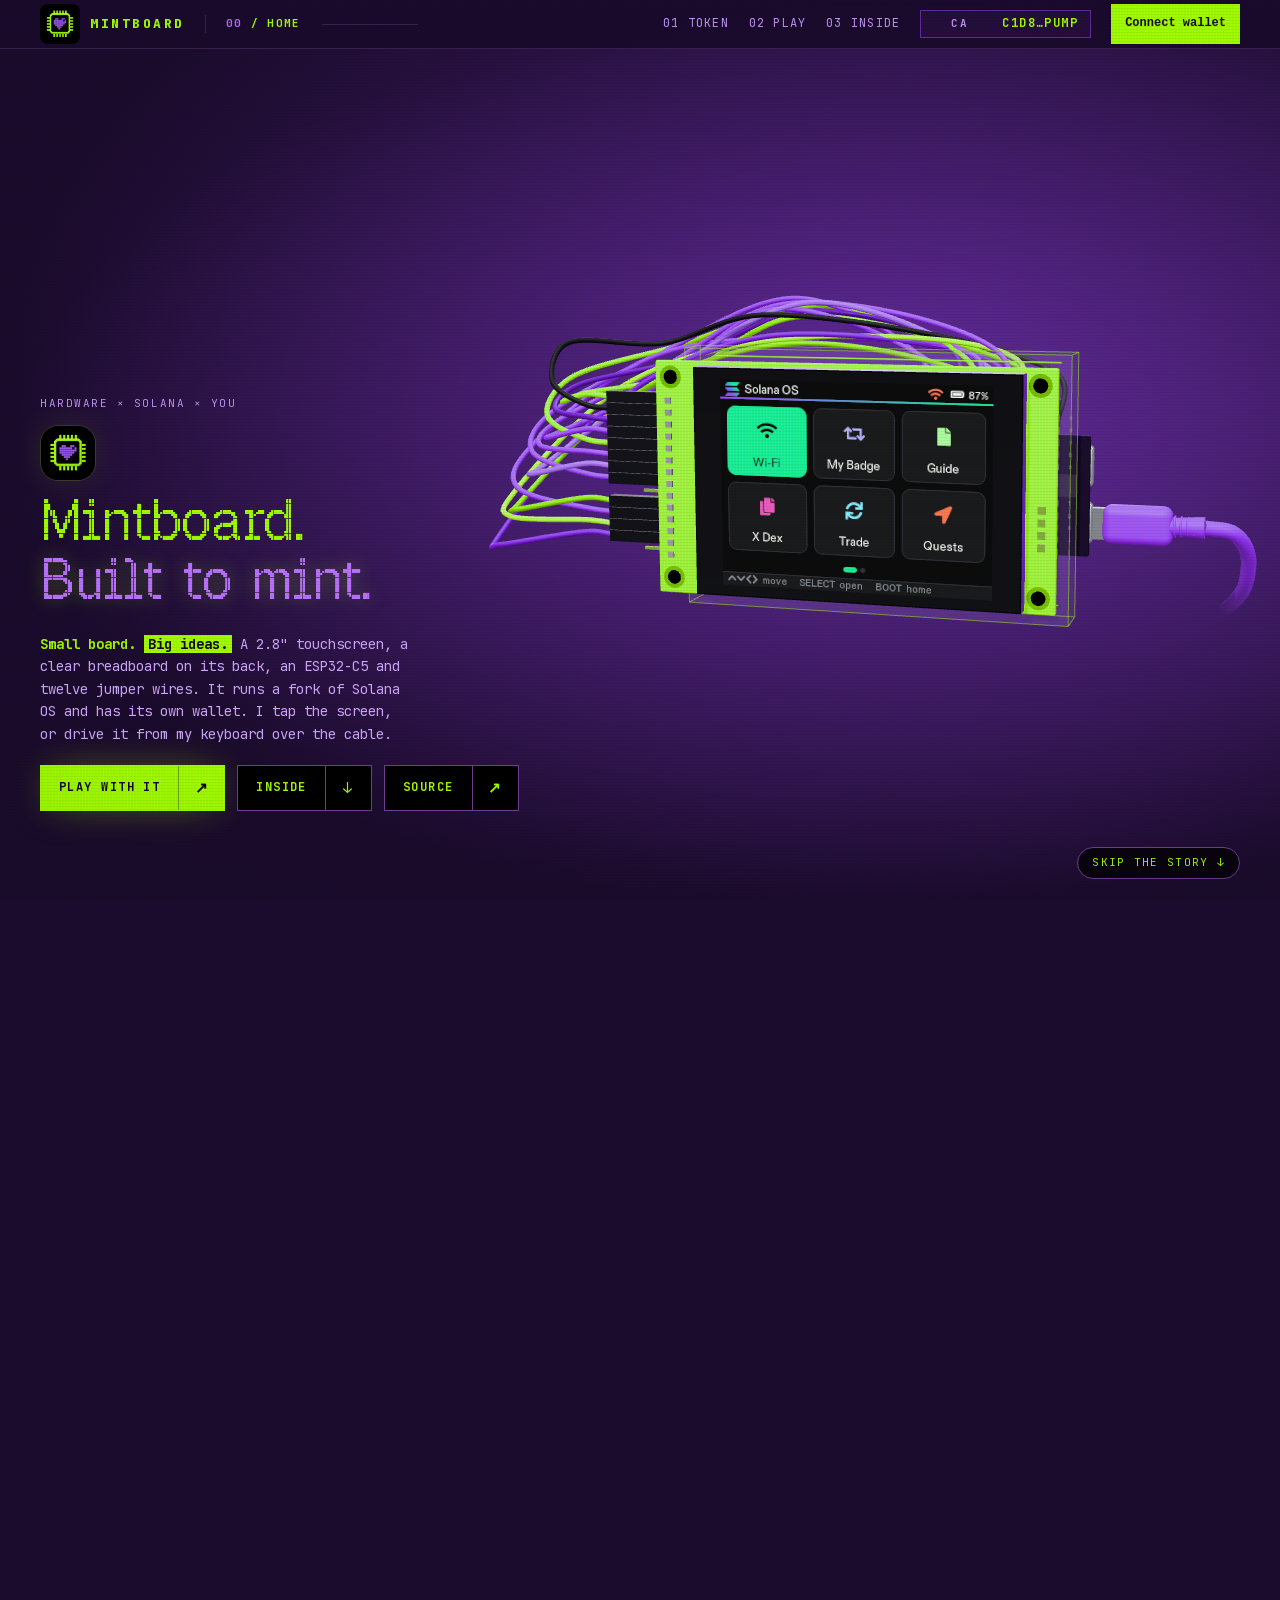
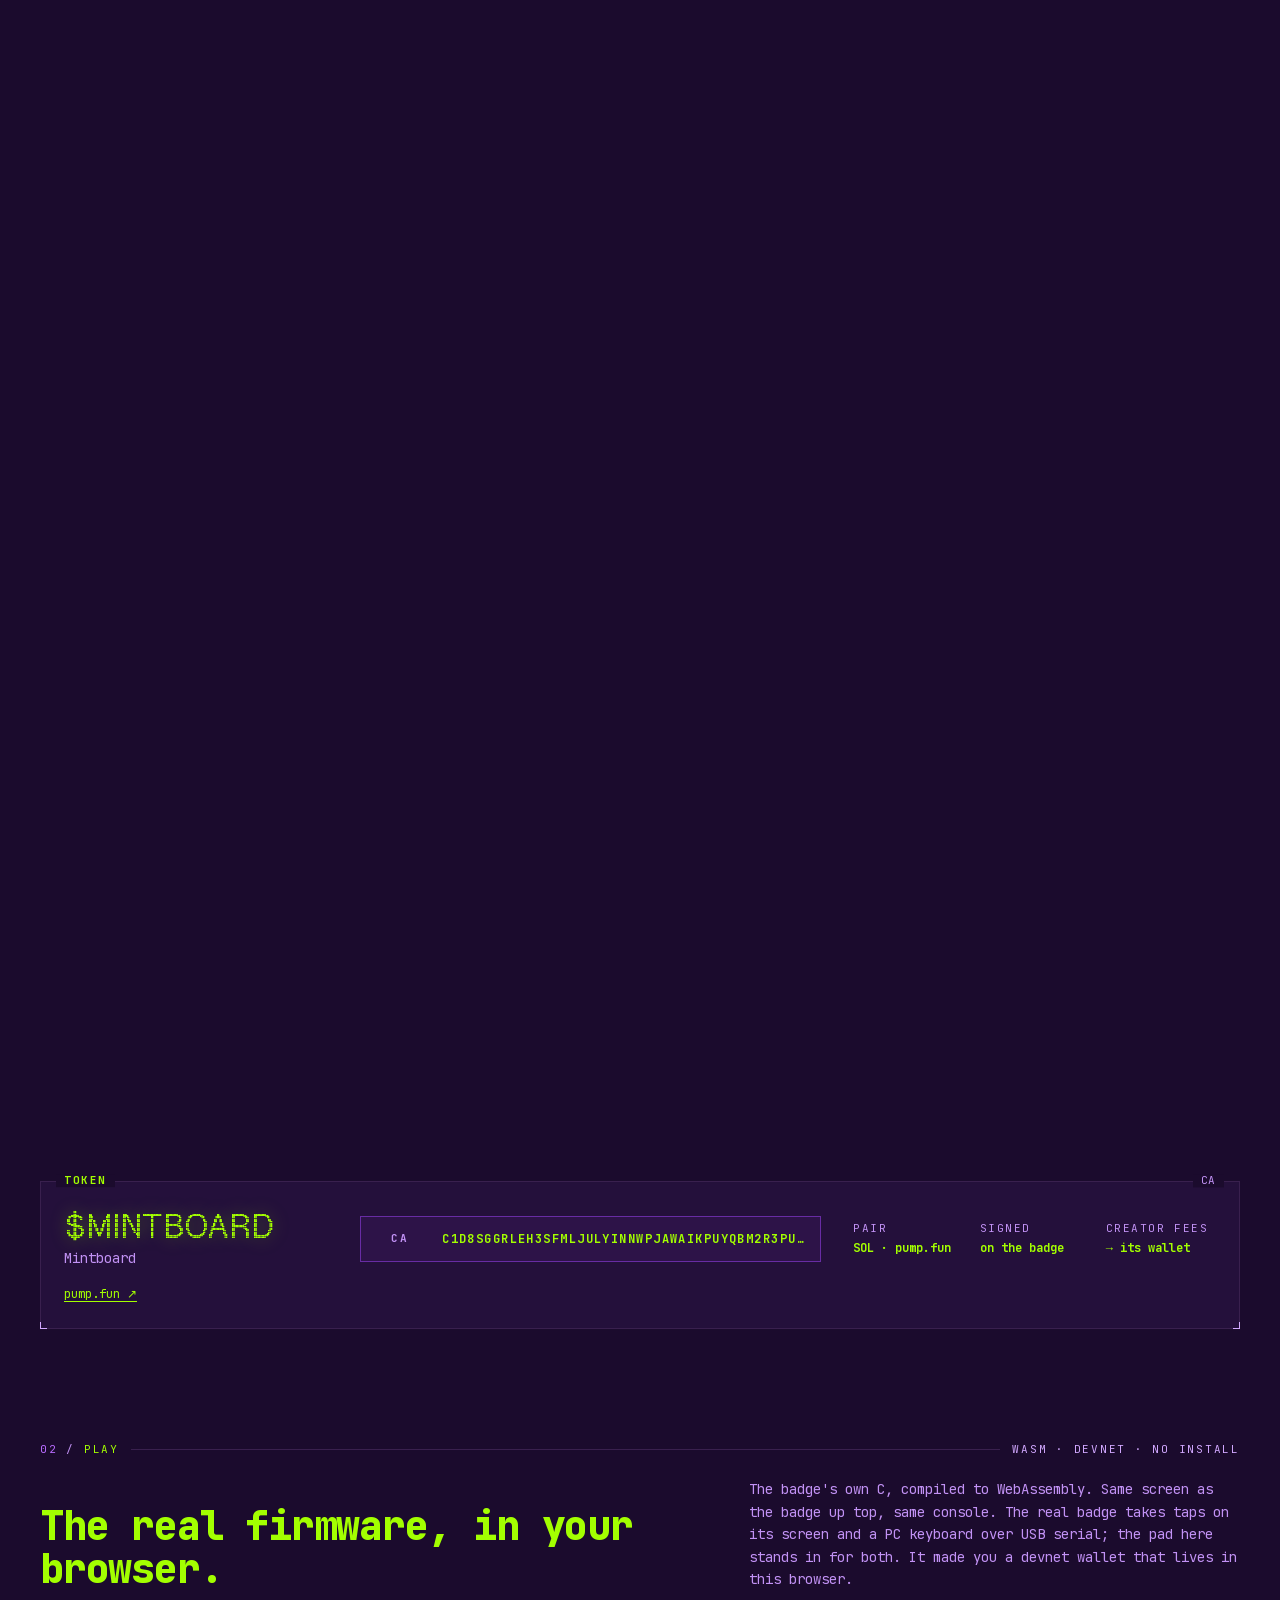
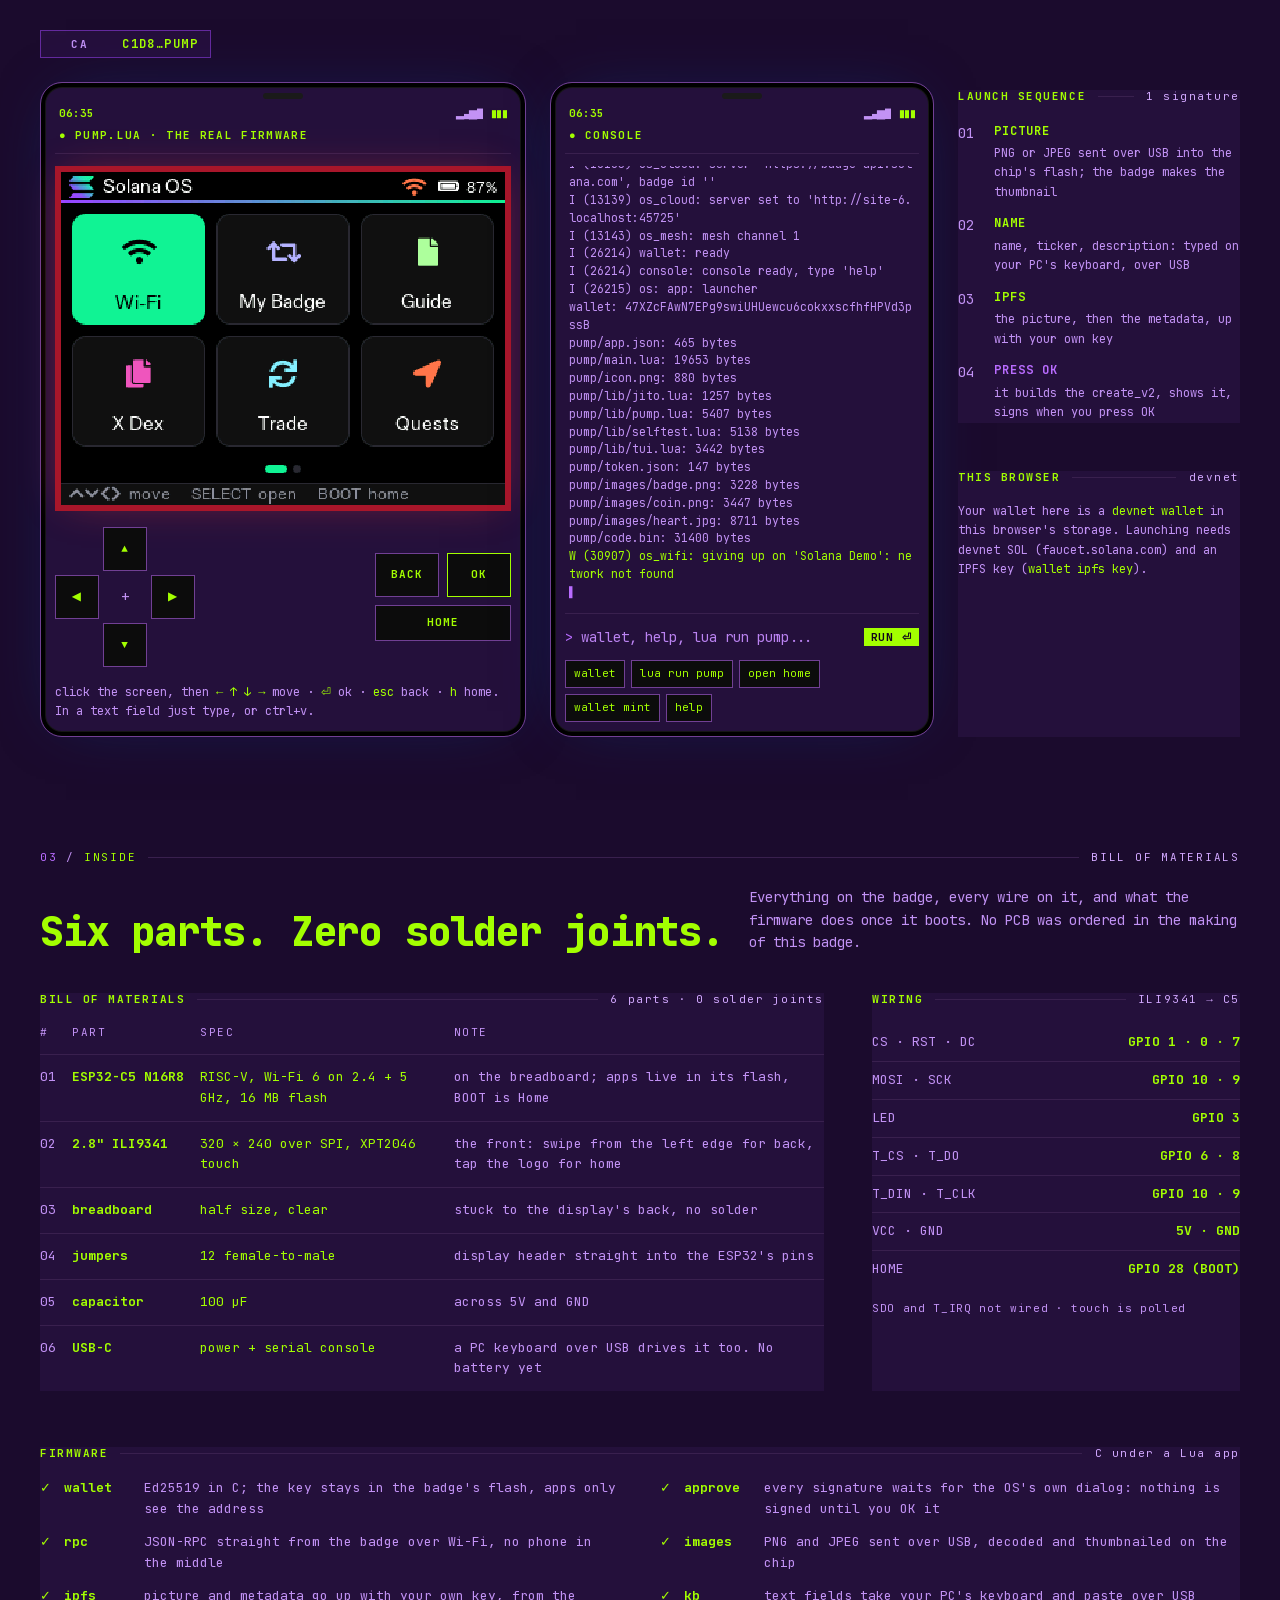
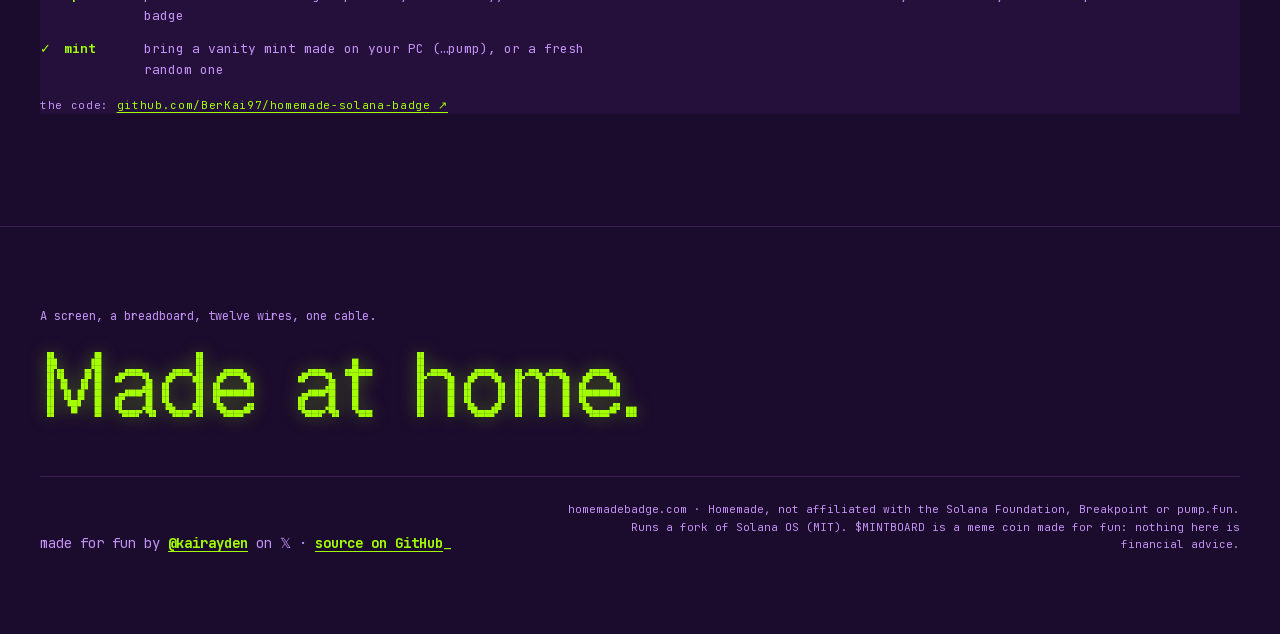
==== commit 426deb7e: "Publish new Mintboard CA with copy and pump.fun link" ====
--- a/index.html
+++ b/index.html
@@ -1 +1 @@
-<!DOCTYPE html><html data-dpl-id="dpl_Mintboard_model_v2_20261117" lang="en" class="jetbrains_mono_39ed8818-module__crZsHG__variable geist_pixel_ee23c507-module__r-F5iW__variable"><head><meta charSet="utf-8"/><meta name="viewport" content="width=device-width, initial-scale=1, viewport-fit=cover"/><link rel="preload" href="./_next/static/media/051742360c26797e-s.p.1wmoa0e_blxrz.woff2?dpl=dpl_Mintboard_model_v2_20261117" as="font" crossorigin="" type="font/woff2"/><link rel="preload" href="./_next/static/media/61a58143c2e45268.p.14th7iya-pf29.woff2?dpl=dpl_Mintboard_model_v2_20261117" as="font" crossorigin="" type="font/woff2"/><link rel="stylesheet" href="./_next/static/chunks/mintboard-theme-model-v2.css?dpl=dpl_Mintboard_model_v2_20261117" data-precedence="next"/><link rel="preload" as="script" fetchPriority="low" href="./_next/static/chunks/0hk1q95nku75f.js?dpl=dpl_Mintboard_model_v2_20261117"/><script src="./_next/static/chunks/13j278kkyyg0r.js?dpl=dpl_Mintboard_model_v2_20261117" async=""></script><script src="./_next/static/chunks/08ze1lqk82gu5.js?dpl=dpl_Mintboard_model_v2_20261117" async=""></script><script src="./_next/static/chunks/turbopack-07graka23mksq.js?dpl=dpl_Mintboard_model_v2_20261117" async=""></script><script src="./_next/static/chunks/2q0p-cwe362xn.js?dpl=dpl_Mintboard_model_v2_20261117" async="" crossorigin=""></script><script src="./_next/static/chunks/mintboard-ui-model-v2.js?dpl=dpl_Mintboard_model_v2_20261117" async="" crossorigin=""></script><script src="./_next/static/chunks/3ll42kkohb-3t.js?dpl=dpl_Mintboard_model_v2_20261117" async="" crossorigin=""></script><meta name="next-size-adjust" content=""/><meta name="theme-color" content="#000000"/><meta name="color-scheme" content="dark"/><title>Mintboard · Built to mint.</title><meta name="description" content="Mintboard brings Solana to a compact board: a 2.8&quot; screen, a clear breadboard, an ESP32-C5 and its own wallet. It launches a pump.fun coin from its own screen. Try the real firmware in your browser."/><meta name="application-name" content="Mintboard"/><meta property="og:title" content="Mintboard · Built to mint."/><meta property="og:description" content="Mintboard brings Solana to a compact board: a 2.8&quot; screen, a clear breadboard, an ESP32-C5 and its own wallet. It launches a pump.fun coin from its own screen. Try the real firmware in your browser."/><meta property="og:url" content="https://ghostxrun.github.io/Mintboard/"/><meta property="og:site_name" content="Mintboard"/><meta property="og:image" content="https://ghostxrun.github.io/Mintboard/mintboard-logo.png"/><meta property="og:image:type" content="image/png"/><meta property="og:image:width" content="1254"/><meta property="og:image:height" content="1254"/><meta property="og:image:alt" content="Mintboard: a lime chip with a purple pixel heart."/><meta property="og:type" content="website"/><meta name="twitter:card" content="summary_large_image"/><meta name="twitter:creator" content="@kairayden"/><meta name="twitter:title" content="Mintboard · Built to mint."/><meta name="twitter:description" content="Mintboard brings Solana to a compact board: a 2.8&quot; screen, a clear breadboard, an ESP32-C5 and its own wallet. It launches a pump.fun coin from its own screen. Try the real firmware in your browser."/><meta name="twitter:image" content="https://ghostxrun.github.io/Mintboard/mintboard-logo.png"/><meta name="twitter:image:alt" content="Mintboard: a lime chip with a purple pixel heart."/><meta name="twitter:image:type" content="image/png"/><meta name="twitter:image:width" content="1254"/><meta name="twitter:image:height" content="1254"/><link rel="icon" href="./mintboard-logo.png?v=mintboard-1" sizes="any" type="image/png"/><link rel="icon" href="./mintboard-logo.png?v=mintboard-1" sizes="16x16" type="image/png"/><link rel="icon" href="./mintboard-logo.png?v=mintboard-1" sizes="32x32" type="image/png"/><link rel="icon" href="./mintboard-logo.png?v=mintboard-1" sizes="48x48" type="image/png"/><link rel="apple-touch-icon" href="./mintboard-logo.png?v=mintboard-1" sizes="180x180" type="image/png"/><script>document.documentElement.setAttribute('data-js','')</script><script src="./_next/static/chunks/0c0hxoamwjsbw.js?dpl=dpl_Mintboard_model_v2_20261117" noModule=""></script><script src="./mintboard-wallet-v1.js" defer></script><style>@media(max-width:639px){header.sticky>.wrap{gap:10px}header.sticky nav{gap:8px}}</style></head><body class="min-h-screen antialiased"><div hidden=""><!--$--><!--/$--></div><header class="sticky top-0 z-40 border-b border-line bg-black/85 pt-[env(safe-area-inset-top)] backdrop-blur-md"><div class="wrap flex h-12 items-center gap-5"><a href="#top" class="rgb-hover flex shrink-0 items-center gap-2.5 font-extrabold tracking-[0.18em]"><img src="./mintboard-logo.png" alt="" width="40" height="40" class="mintboard-nav-logo"/><span class="text-[13px] whitespace-nowrap">MINTBOARD</span></a><div class="hidden items-center gap-3 border-l border-line pl-5 sm:flex"><span class="w-[84px] text-[11px] font-bold tracking-[0.12em] whitespace-nowrap"><span class="text-acc2">00</span> / HOME</span><span class="relative h-px w-16 bg-line lg:w-24" aria-hidden="true"><span class="absolute inset-0 origin-left bg-acc" style="transform:scaleX(0)"></span></span></div><p class="hidden min-w-0 truncate text-[11px] tracking-[0.08em] text-dim2 2xl:block">esp32-c5 · ili9341 · solana os fork · $<!-- -->MINTBOARD<!-- --> ·<!-- --> <!-- -->CA TBA</p><nav class="ml-auto flex min-w-0 items-center gap-5 text-[12px]"><a href="#token" class="rgb-hover hidden tracking-[0.1em] text-dim uppercase hover:text-acc md:inline"><span class="text-dim2">01</span> <!-- -->token</a><a href="#play" class="rgb-hover hidden tracking-[0.1em] text-dim uppercase hover:text-acc md:inline"><span class="text-dim2">02</span> <!-- -->play</a><a href="#inside" class="rgb-hover hidden tracking-[0.1em] text-dim uppercase hover:text-acc md:inline"><span class="text-dim2">03</span> <!-- -->inside</a><div class="mintboard-ca cta h-7 text-[12px]" aria-label="Contract address: TBA"><span class="label">CA</span><span class="text-acc font-bold">TBA</span></div><mintboard-wallet></mintboard-wallet></nav></div></header><main><section id="top" data-section="00 / HOME" class="story"><div class="story-stage"><div class="absolute inset-0 mintboard-model-layer" data-emu="true"></div><div class="hud-layer pointer-events-none absolute inset-0" aria-hidden="true"><div class="hud-pt"><i class="hud-sq"></i><svg class="hud-lead" width="1" height="1"><line x1="0" y1="0" x2="-30" y2="-36"></line></svg><div class="hud-lab" data-left="1" style="left:-30px;top:-36px">ILI9341 · 320×240</div></div><div class="hud-pt"><i class="hud-sq"></i><svg class="hud-lead" width="1" height="1"><line x1="0" y1="0" x2="46" y2="-56"></line></svg><div class="hud-lab" style="left:46px;top:-56px">ESP32-C5</div></div><div class="hud-pt"><i class="hud-sq"></i><svg class="hud-lead" width="1" height="1"><line x1="0" y1="0" x2="-44" y2="56"></line></svg><div class="hud-lab" data-left="1" style="left:-44px;top:56px">BOOT = HOME</div></div><div class="hud-pt"><i class="hud-sq"></i><svg class="hud-lead" width="1" height="1"><line x1="0" y1="0" x2="-40" y2="-60"></line></svg><div class="hud-lab" data-left="1" style="left:-40px;top:-60px">USB-C · POWER</div></div><div class="hud-pt" data-minor="1"><i class="hud-sq"></i><svg class="hud-lead" width="1" height="1"><line x1="0" y1="0" x2="-40" y2="56"></line></svg><div class="hud-lab" data-left="1" style="left:-40px;top:56px">CLEAR BREADBOARD</div></div><div class="hud-pt"><i class="hud-sq"></i><svg class="hud-lead" width="1" height="1"><line x1="0" y1="0" x2="-24" y2="-54"></line></svg><div class="hud-lab" data-left="1" style="left:-24px;top:-54px">ILI9341 · 2.8&quot; · SPI</div></div><div class="hud-pt"><i class="hud-sq"></i><svg class="hud-lead" width="1" height="1"><line x1="0" y1="0" x2="-30" y2="62"></line></svg><div class="hud-lab" data-left="1" style="left:-30px;top:62px">CLEAR BREADBOARD · NO SOLDER</div></div><div class="hud-pt"><i class="hud-sq"></i><svg class="hud-lead" width="1" height="1"><line x1="0" y1="0" x2="26" y2="74"></line></svg><div class="hud-lab" style="left:26px;top:74px">ESP32-C5 · RISC-V</div></div><div class="hud-pt" data-minor="1"><i class="hud-sq"></i><svg class="hud-lead" width="1" height="1"><line x1="0" y1="0" x2="44" y2="-34"></line></svg><div class="hud-lab" style="left:44px;top:-34px">USB-C · POWER + SERIAL</div></div><div class="hud-pt"><i class="hud-sq"></i><svg class="hud-lead" width="1" height="1"><line x1="0" y1="0" x2="30" y2="-56"></line></svg><div class="hud-lab" style="left:30px;top:-56px">12 JUMPERS</div></div></div><div class="beat beat-home" data-from="-1" data-to="0.32"><p class="label">HARDWARE × SOLANA × YOU</p><h1 class="font-pixel mt-3 text-[clamp(44px,6.4vw,104px)] leading-[0.92] tracking-[-0.02em]"><img src="./mintboard-logo.png" alt="Mintboard" width="88" height="88" class="mintboard-hero-logo"/><span class="glitch block" data-text="Mintboard." data-glitch-auto="true">Mintboard.</span><span class="glitch glow block text-acc sm:pl-[1.6em]" data-text="Built to mint." data-glitch-auto="true">Built to mint.</span></h1><div class="mt-6 flex flex-col gap-5 sm:flex-row sm:items-end sm:justify-between"><p class="max-w-[46ch] text-dim"><span class="font-bold text-fg">Small board. <span class="bg-acc px-1 text-black">Big ideas.</span></span> <!-- -->A 2.8&quot; touchscreen, a clear breadboard on its back, an ESP32-C5 and twelve jumper wires. It runs a fork of Solana OS and has its own wallet. I tap the screen, or drive it from my keyboard over the cable.</p><div class="pointer-events-auto flex flex-wrap gap-3"><a href="#play" class="cta cta-pri"><span>Play with it</span><span class="cta-ar">↗</span></a><a href="#inside" class="cta"><span>Inside</span><span class="cta-ar">↓</span></a><a href="https://github.com/BerKai97/homemade-solana-badge" target="_blank" rel="noreferrer" class="cta"><span>Source</span><span class="cta-ar">↗</span></a></div></div></div><div class="beat beat-side" data-from="0.34" data-to="0.6799999999999999"><p class="label"><span class="text-acc2">exploded view</span></p><h2 class="font-pixel mt-3 text-[clamp(36px,4.4vw,72px)] leading-[0.95]"><span class="glitch block" data-text="Taken apart.">Taken apart.</span><span class="glitch block text-acc glow" data-text="Nothing soldered.">Nothing soldered.</span></h2><p class="mt-5 max-w-[38ch] text-dim">A lime 2.8&quot; ILI9341 in front. A half-size clear breadboard on its back. An ESP32-C5 on top. Twelve jumper wires and one USB-C cable.</p></div><div class="beat beat-free" data-from="0.7" data-to="2"><p class="label"><span class="text-acc2">live</span> · the screen is the real firmware</p><h2 class="font-pixel mt-3 text-[clamp(36px,4.4vw,72px)] leading-[0.95]"><span class="glitch block" data-text="The screen">The screen</span><span class="glitch block text-acc glow" data-text="is live.">is live.</span></h2><p class="mt-4 max-w-[38ch] text-dim">It runs the real firmware. Click the screen, then use your arrow keys, Enter and Esc, the way I drive mine over serial. Drag to turn it. Or play with it flat, below.</p><div class="pointer-events-auto mt-6 flex flex-wrap gap-3"><a href="#play" class="cta cta-pri"><span>Play with it</span><span class="cta-ar">↗</span></a><a href="#token" class="cta"><span>CA · TBA</span><span class="cta-ar">↓</span></a></div></div><div class="beat beat-views" data-from="0.7" data-to="2"><div class="seg pointer-events-auto" role="group" aria-label="View"><button type="button" aria-pressed="true" class="uppercase">front</button><button type="button" aria-pressed="false" class="uppercase">back</button><button type="button" aria-pressed="false" class="uppercase">side</button><button type="button" aria-pressed="false" class="uppercase">explode<span class="ml-1.5 hidden opacity-60 sm:inline">E</span></button></div></div><div class="beat pill-wrap pill-right" data-from="-1" data-to="0.6799999999999999"><button type="button" class="pill pointer-events-auto">Skip the story <span class="text-acc">↓</span></button></div></div></section><div id="token" data-section="01 / TOKEN" class="wrap scroll-mt-24 pt-16 sm:pt-20"><section data-reveal="true" class="box "><h3 class="box-t" data-scramble="true">TOKEN</h3><span class="box-n">TBA</span><div class="grid items-center gap-5 lg:grid-cols-12 lg:gap-8"><div class="flex flex-wrap items-baseline gap-x-3 gap-y-1 lg:col-span-3"><span class="font-pixel glow text-[28px] leading-none text-acc sm:text-[34px] lg:max-xl:text-[28px]">$<!-- -->MINTBOARD</span><span class="text-dim">Mintboard</span></div><div class="min-w-0 lg:col-span-5"><div class="mintboard-ca cta h-[46px] w-full" aria-label="Contract address: TBA"><span class="label">CA</span><span class="text-acc font-bold">TBA</span></div></div><dl class="grid grid-cols-3 gap-4 lg:col-span-4"><div><dt class="label">pair</dt><dd class="mt-0.5 text-[12px] font-bold">SOL · pump.fun</dd></div><div><dt class="label">signed</dt><dd class="mt-0.5 text-[12px] font-bold">on the badge</dd></div><div><dt class="label">creator fees</dt><dd class="mt-0.5 text-[12px] font-bold">→ its wallet</dd></div></dl></div><a href="#token" target="_blank" rel="noreferrer" class="link mt-4 inline-block text-[12px]">CA · TBA</a></section></div><section id="play" data-section="02 / PLAY" class="wrap pt-20 sm:pt-28"><header class="mb-8 sm:mb-10"><div class="sec-rule rv"><span><span class="text-acc2">02</span> <span class="text-dim2">/</span> <span class="text-fg" data-scramble="true">PLAY</span></span><i></i><span class="hidden sm:inline">wasm · devnet · no install</span></div><div class="mt-5 grid gap-4 lg:grid-cols-12 lg:items-end"><h2 class="glitch glitch-hover rv text-[28px] leading-[1.08] font-extrabold tracking-[-0.03em] sm:text-[40px] lg:col-span-7" data-text="The real firmware, in your browser." style="--d:.08s">The real firmware, in your browser.</h2><div class="rv max-w-xl text-dim lg:col-span-5 lg:justify-self-end" style="--d:.16s">The badge&#x27;s own C, compiled to WebAssembly. Same screen as the badge up top, same console. The real badge takes taps on its screen and a PC keyboard over USB serial; the pad here stands in for both. It made you a devnet wallet that lives in this browser.</div></div></header><div class="mb-6 flex"><div class="mintboard-ca cta h-7 text-[12px]" aria-label="Contract address: TBA"><span class="label">CA</span><span class="text-acc font-bold">TBA</span></div></div><div class="grid grid-cols-1 gap-6 lg:grid-cols-12"><div class="device rv flex flex-col lg:col-span-5"><div class="mx-auto mb-1.5 h-1.5 w-10 rounded-full bg-[#1a1a1a]"></div><div class="flex items-center justify-between px-1 text-[11px] font-bold"><span>--:--</span><span class="flex items-center gap-2 text-[10px] tracking-tighter"><span class="text-dim">▂▄▆█</span><span class="text-grn">▮▮▮</span></span></div><div class="mb-3 flex items-center gap-2 border-b border-line px-1 pt-1 pb-2 text-[11px] font-bold tracking-[0.12em] uppercase"><span class="text-grn">●</span> <!-- -->pump.lua · the real firmware</div><div data-emu="true" class="flex flex-col gap-4"><div class="border-[6px] border-[#a8162a] bg-black shadow-[0_0_40px_-12px_rgba(255,59,59,0.45)]"><div class="aspect-[4/3]"></div></div><div class="flex items-center justify-between gap-3"><div class="grid grid-cols-3 grid-rows-3 gap-1"><span></span><button type="button" aria-label="up" class="key text-[11px] tracking-[0.1em] h-11 w-11">▲</button><span></span><button type="button" aria-label="left" class="key text-[11px] tracking-[0.1em] h-11 w-11">◀</button><span class="grid place-items-center text-dim2">+</span><button type="button" aria-label="right" class="key text-[11px] tracking-[0.1em] h-11 w-11">▶</button><span></span><button type="button" aria-label="down" class="key text-[11px] tracking-[0.1em] h-11 w-11">▼</button><span></span></div><div class="flex flex-col items-end gap-2"><div class="flex gap-2"><button type="button" aria-label="back" class="key text-[11px] tracking-[0.1em] h-11 w-16">BACK</button><button type="button" aria-label="select" class="key text-[11px] tracking-[0.1em] h-11 w-16 !border-grn !text-grn">OK</button></div><button type="button" aria-label="home" class="key text-[11px] tracking-[0.1em] h-9 w-[8.5rem]">HOME</button></div></div><p class="text-[12px] leading-relaxed text-dim">click the screen, then <span class="text-fg">← ↑ ↓ →</span> move · <span class="text-fg">⏎</span> ok ·<!-- --> <span class="text-fg">esc</span> back · <span class="text-fg">h</span> home. In a text field just type, or ctrl+v.</p></div></div><div class="device rv flex flex-col lg:col-span-4"><div class="mx-auto mb-1.5 h-1.5 w-10 rounded-full bg-[#1a1a1a]"></div><div class="flex items-center justify-between px-1 text-[11px] font-bold"><span>--:--</span><span class="flex items-center gap-2 text-[10px] tracking-tighter"><span class="text-dim">▂▄▆█</span><span class="text-grn">▮▮▮</span></span></div><div class="mb-3 flex items-center gap-2 border-b border-line px-1 pt-1 pb-2 text-[11px] font-bold tracking-[0.12em] uppercase"><span class="text-acc">●</span> <!-- -->console</div><div class="h-[340px] overflow-auto px-1 text-[11.5px] leading-[1.55] break-all whitespace-pre-wrap lg:h-auto lg:flex-1 lg:basis-0"><span class="blink text-acc2">▌</span></div><form class="mt-3 flex items-center gap-2 border-t border-line pt-3"><span class="text-acc2">&gt;</span><input placeholder="wallet, help, lua run pump..." aria-label="Console line" autoComplete="off" spellCheck="false" class="min-w-0 flex-1 bg-transparent text-fg outline-none placeholder:text-dim2" value=""/><button class="tag bg-acc">RUN ⏎</button></form><div class="mt-3 flex flex-wrap gap-1.5"><button type="button" class="key px-2 py-1 text-[11px] font-normal">wallet</button><button type="button" class="key px-2 py-1 text-[11px] font-normal">lua run pump</button><button type="button" class="key px-2 py-1 text-[11px] font-normal">open home</button><button type="button" class="key px-2 py-1 text-[11px] font-normal">wallet mint</button><button type="button" class="key px-2 py-1 text-[11px] font-normal">help</button></div></div><div class="flex min-w-0 flex-col gap-12 lg:col-span-3 lg:pt-2"><section data-reveal="true" class="panel "><div class="panel-h"><h3 data-scramble="true">LAUNCH SEQUENCE</h3><i></i><span>1 signature</span></div><ol class="flex flex-col gap-3"><li class="grid grid-cols-[1.75rem_1fr] gap-x-2"><span class="text-dim2">01</span><span class="font-bold uppercase tracking-[0.08em] text-[12px] text-acc">picture</span><span></span><span class="text-[12px] leading-relaxed text-dim">PNG or JPEG sent over USB into the chip&#x27;s flash; the badge makes the thumbnail</span></li><li class="grid grid-cols-[1.75rem_1fr] gap-x-2"><span class="text-dim2">02</span><span class="font-bold uppercase tracking-[0.08em] text-[12px] text-acc">name</span><span></span><span class="text-[12px] leading-relaxed text-dim">name, ticker, description: typed on your PC&#x27;s keyboard, over USB</span></li><li class="grid grid-cols-[1.75rem_1fr] gap-x-2"><span class="text-dim2">03</span><span class="font-bold uppercase tracking-[0.08em] text-[12px] text-acc">ipfs</span><span></span><span class="text-[12px] leading-relaxed text-dim">the picture, then the metadata, up with your own key</span></li><li class="grid grid-cols-[1.75rem_1fr] gap-x-2"><span class="text-dim2">04</span><span class="font-bold uppercase tracking-[0.08em] text-[12px] text-acc2">press ok</span><span></span><span class="text-[12px] leading-relaxed text-dim">it builds the create_v2, shows it, signs when you press OK</span></li></ol></section><section data-reveal="true" class="panel flex-1"><div class="panel-h"><h3 data-scramble="true">THIS BROWSER</h3><i></i><span>devnet</span></div><p class="text-[12px] leading-relaxed text-dim">Your wallet here is a <span class="text-fg">devnet wallet</span> in this browser&#x27;s storage. Launching needs devnet SOL (faucet.solana.com) and an IPFS key (<span class="text-acc">wallet ipfs key</span>).</p></section></div></div></section><section id="inside" data-section="03 / INSIDE" class="wrap py-20 sm:py-28"><header class="mb-8 sm:mb-10"><div class="sec-rule rv"><span><span class="text-acc2">03</span> <span class="text-dim2">/</span> <span class="text-fg" data-scramble="true">INSIDE</span></span><i></i><span class="hidden sm:inline">bill of materials</span></div><div class="mt-5 grid gap-4 lg:grid-cols-12 lg:items-end"><h2 class="glitch glitch-hover rv text-[28px] leading-[1.08] font-extrabold tracking-[-0.03em] sm:text-[40px] lg:col-span-7" data-text="Six parts. Zero solder joints." style="--d:.08s">Six parts. Zero solder joints.</h2><div class="rv max-w-xl text-dim lg:col-span-5 lg:justify-self-end" style="--d:.16s">Everything on the badge, every wire on it, and what the firmware does once it boots. No PCB was ordered in the making of this badge.</div></div></header><div class="grid grid-cols-1 gap-x-12 gap-y-14 lg:grid-cols-12"><section data-reveal="true" class="panel lg:col-span-8"><div class="panel-h"><h3 data-scramble="true">BILL OF MATERIALS</h3><i></i><span>6 parts · 0 solder joints</span></div><ol class="flex flex-col sm:hidden"><li class="border-t border-line py-3 first:border-0 first:pt-0"><p class="flex gap-3"><span class="text-dim2">01</span><span class="font-bold text-acc">ESP32-C5 N16R8</span></p><p class="mt-1 pl-8 text-[13px]">RISC-V, Wi-Fi 6 on 2.4 + 5 GHz, 16 MB flash</p><p class="pl-8 text-[13px] text-dim">on the breadboard; apps live in its flash, BOOT is Home</p></li><li class="border-t border-line py-3 first:border-0 first:pt-0"><p class="flex gap-3"><span class="text-dim2">02</span><span class="font-bold text-acc">2.8&quot; ILI9341</span></p><p class="mt-1 pl-8 text-[13px]">320 × 240 over SPI, XPT2046 touch</p><p class="pl-8 text-[13px] text-dim">the front: swipe from the left edge for back, tap the logo for home</p></li><li class="border-t border-line py-3 first:border-0 first:pt-0"><p class="flex gap-3"><span class="text-dim2">03</span><span class="font-bold text-acc">breadboard</span></p><p class="mt-1 pl-8 text-[13px]">half size, clear</p><p class="pl-8 text-[13px] text-dim">stuck to the display&#x27;s back, no solder</p></li><li class="border-t border-line py-3 first:border-0 first:pt-0"><p class="flex gap-3"><span class="text-dim2">04</span><span class="font-bold text-acc">jumpers</span></p><p class="mt-1 pl-8 text-[13px]">12 female-to-male</p><p class="pl-8 text-[13px] text-dim">display header straight into the ESP32&#x27;s pins</p></li><li class="border-t border-line py-3 first:border-0 first:pt-0"><p class="flex gap-3"><span class="text-dim2">05</span><span class="font-bold text-acc">capacitor</span></p><p class="mt-1 pl-8 text-[13px]">100 µF</p><p class="pl-8 text-[13px] text-dim">across 5V and GND</p></li><li class="border-t border-line py-3 first:border-0 first:pt-0"><p class="flex gap-3"><span class="text-dim2">06</span><span class="font-bold text-acc">USB-C</span></p><p class="mt-1 pl-8 text-[13px]">power + serial console</p><p class="pl-8 text-[13px] text-dim">a PC keyboard over USB drives it too. No battery yet</p></li></ol><div class="hidden sm:block"><table class="w-full text-left text-[13px]"><thead><tr class="label"><th class="pb-3 font-normal">#</th><th class="pb-3 font-normal">part</th><th class="pb-3 font-normal">spec</th><th class="pb-3 font-normal">note</th></tr></thead><tbody><tr class="border-t border-line"><td class="py-3 pr-4 align-top text-dim2">01</td><td class="py-3 pr-4 align-top font-bold whitespace-nowrap text-acc">ESP32-C5 N16R8</td><td class="py-3 pr-4 align-top">RISC-V, Wi-Fi 6 on 2.4 + 5 GHz, 16 MB flash</td><td class="py-3 align-top text-dim">on the breadboard; apps live in its flash, BOOT is Home</td></tr><tr class="border-t border-line"><td class="py-3 pr-4 align-top text-dim2">02</td><td class="py-3 pr-4 align-top font-bold whitespace-nowrap text-acc">2.8&quot; ILI9341</td><td class="py-3 pr-4 align-top">320 × 240 over SPI, XPT2046 touch</td><td class="py-3 align-top text-dim">the front: swipe from the left edge for back, tap the logo for home</td></tr><tr class="border-t border-line"><td class="py-3 pr-4 align-top text-dim2">03</td><td class="py-3 pr-4 align-top font-bold whitespace-nowrap text-acc">breadboard</td><td class="py-3 pr-4 align-top">half size, clear</td><td class="py-3 align-top text-dim">stuck to the display&#x27;s back, no solder</td></tr><tr class="border-t border-line"><td class="py-3 pr-4 align-top text-dim2">04</td><td class="py-3 pr-4 align-top font-bold whitespace-nowrap text-acc">jumpers</td><td class="py-3 pr-4 align-top">12 female-to-male</td><td class="py-3 align-top text-dim">display header straight into the ESP32&#x27;s pins</td></tr><tr class="border-t border-line"><td class="py-3 pr-4 align-top text-dim2">05</td><td class="py-3 pr-4 align-top font-bold whitespace-nowrap text-acc">capacitor</td><td class="py-3 pr-4 align-top">100 µF</td><td class="py-3 align-top text-dim">across 5V and GND</td></tr><tr class="border-t border-line"><td class="py-3 pr-4 align-top text-dim2">06</td><td class="py-3 pr-4 align-top font-bold whitespace-nowrap text-acc">USB-C</td><td class="py-3 pr-4 align-top">power + serial console</td><td class="py-3 align-top text-dim">a PC keyboard over USB drives it too. No battery yet</td></tr></tbody></table></div></section><section data-reveal="true" class="panel lg:col-span-4"><div class="panel-h"><h3 data-scramble="true">WIRING</h3><i></i><span>ILI9341 → C5</span></div><table class="w-full text-[13px]"><tbody><tr class="border-b border-line last:border-0"><td class="py-2 text-dim">CS · RST · DC</td><td class="py-2 text-right font-bold text-acc">GPIO 1 · 0 · 7</td></tr><tr class="border-b border-line last:border-0"><td class="py-2 text-dim">MOSI · SCK</td><td class="py-2 text-right font-bold text-acc">GPIO 10 · 9</td></tr><tr class="border-b border-line last:border-0"><td class="py-2 text-dim">LED</td><td class="py-2 text-right font-bold text-acc">GPIO 3</td></tr><tr class="border-b border-line last:border-0"><td class="py-2 text-dim">T_CS · T_DO</td><td class="py-2 text-right font-bold text-acc">GPIO 6 · 8</td></tr><tr class="border-b border-line last:border-0"><td class="py-2 text-dim">T_DIN · T_CLK</td><td class="py-2 text-right font-bold text-acc">GPIO 10 · 9</td></tr><tr class="border-b border-line last:border-0"><td class="py-2 text-dim">VCC · GND</td><td class="py-2 text-right font-bold text-acc">5V · GND</td></tr><tr class="border-b border-line last:border-0"><td class="py-2 text-dim">HOME</td><td class="py-2 text-right font-bold text-acc">GPIO 28 (BOOT)</td></tr></tbody></table><p class="mt-3 text-[11px] tracking-[0.06em] text-dim2">SDO and T_IRQ not wired · touch is polled</p></section><section data-reveal="true" class="panel lg:col-span-12"><div class="panel-h"><h3 data-scramble="true">FIRMWARE</h3><i></i><span>C under a Lua app</span></div><ul class="grid gap-x-10 gap-y-3 md:grid-cols-2"><li class="grid grid-cols-[1rem_4.5rem_1fr] gap-2 text-[13px]"><span class="text-grn">✓</span><span class="font-bold text-acc">wallet</span><span class="text-dim">Ed25519 in C; the key stays in the badge&#x27;s flash, apps only see the address</span></li><li class="grid grid-cols-[1rem_4.5rem_1fr] gap-2 text-[13px]"><span class="text-grn">✓</span><span class="font-bold text-acc">approve</span><span class="text-dim">every signature waits for the OS&#x27;s own dialog: nothing is signed until you OK it</span></li><li class="grid grid-cols-[1rem_4.5rem_1fr] gap-2 text-[13px]"><span class="text-grn">✓</span><span class="font-bold text-acc">rpc</span><span class="text-dim">JSON-RPC straight from the badge over Wi-Fi, no phone in the middle</span></li><li class="grid grid-cols-[1rem_4.5rem_1fr] gap-2 text-[13px]"><span class="text-grn">✓</span><span class="font-bold text-acc">images</span><span class="text-dim">PNG and JPEG sent over USB, decoded and thumbnailed on the chip</span></li><li class="grid grid-cols-[1rem_4.5rem_1fr] gap-2 text-[13px]"><span class="text-grn">✓</span><span class="font-bold text-acc">ipfs</span><span class="text-dim">picture and metadata go up with your own key, from the badge</span></li><li class="grid grid-cols-[1rem_4.5rem_1fr] gap-2 text-[13px]"><span class="text-grn">✓</span><span class="font-bold text-acc">kb</span><span class="text-dim">text fields take your PC&#x27;s keyboard and paste over USB</span></li><li class="grid grid-cols-[1rem_4.5rem_1fr] gap-2 text-[13px]"><span class="text-grn">✓</span><span class="font-bold text-acc">mint</span><span class="text-dim">bring a vanity mint made on your PC (…pump), or a fresh random one</span></li></ul><p class="mt-4 text-[11px] tracking-[0.06em] text-dim2">the code:<!-- --> <a href="https://github.com/BerKai97/homemade-solana-badge" target="_blank" rel="noreferrer" class="link">github.com/BerKai97/homemade-solana-badge<!-- --> ↗</a></p></section></div></section></main><footer class="border-t border-line"><div class="wrap py-16 sm:py-20"><p class="rv text-[12px] text-dim">A screen, a breadboard, twelve wires, one cable.</p><p class="glitch glitch-hover rv font-pixel mt-4 text-[clamp(36px,7vw,96px)] leading-[0.95] text-acc glow" data-text="Made at home.">Made at home.</p><div class="mt-12 flex flex-col gap-6 border-t border-line pt-6 sm:flex-row sm:items-end sm:justify-between"><p><span class="text-dim">made for fun by </span><a href="https://x.com/kairayden" target="_blank" rel="noreferrer" class="link font-bold">@<!-- -->kairayden</a><span class="text-dim"> on 𝕏 · </span><a href="https://github.com/BerKai97/homemade-solana-badge" target="_blank" rel="noreferrer" class="link font-bold">source on GitHub</a><span class="blink text-acc">_</span></p><p class="max-w-2xl text-[11px] leading-relaxed text-dim2 sm:text-right">homemadebadge.com · Homemade, not affiliated with the Solana Foundation, Breakpoint or pump.fun. Runs a fork of Solana OS (MIT). $<!-- -->MINTBOARD<!-- --> is a meme coin made for fun: nothing here is financial advice.</p></div></div></footer><!--$--><!--/$--><div class="tft" aria-hidden="true"><div class="tft-mask"></div><div class="tft-vig"></div><div class="tft-flick"></div></div><script src="./_next/static/chunks/0hk1q95nku75f.js?dpl=dpl_Mintboard_model_v2_20261117" id="_R_" async=""></script><script>(self.__next_f=self.__next_f||[]).push([0])</script><script>self.__next_f.push([1,"1:\"$Sreact.fragment\"\n2:I[92987,[\"./_next/static/chunks/2q0p-cwe362xn.js?dpl=dpl_Mintboard_model_v2_20261117\"],\"default\"]\n3:I[77003,[\"./_next/static/chunks/2q0p-cwe362xn.js?dpl=dpl_Mintboard_model_v2_20261117\"],\"default\"]\n4:I[70196,[\"./_next/static/chunks/mintboard-ui-model-v2.js?dpl=dpl_Mintboard_model_v2_20261117\",\"./_next/static/chunks/3ll42kkohb-3t.js?dpl=dpl_Mintboard_model_v2_20261117\"],\"EmuBoot\"]\n5:I[95737,[\"./_next/static/chunks/mintboard-ui-model-v2.js?dpl=dpl_Mintboard_model_v2_20261117\",\"./_next/static/chunks/3ll42kkohb-3t.js?dpl=dpl_Mintboard_model_v2_20261117\"],\"Fx\"]\n6:I[43133,[\"./_next/static/chunks/mintboard-ui-model-v2.js?dpl=dpl_Mintboard_model_v2_20261117\",\"./_next/static/chunks/3ll42kkohb-3t.js?dpl=dpl_Mintboard_model_v2_20261117\"],\"StatusBar\"]\n7:I[32456,[\"./_next/static/chunks/mintboard-ui-model-v2.js?dpl=dpl_Mintboard_model_v2_20261117\",\"./_next/static/chunks/3ll42kkohb-3t.js?dpl=dpl_Mintboard_model_v2_20261117\"],\"Story\"]\n8:I[74158,[\"./_next/static/chunks/mintboard-ui-model-v2.js?dpl=dpl_Mintboard_model_v2_20261117\",\"./_next/static/chunks/3ll42kkohb-3t.js?dpl=dpl_Mintboard_model_v2_20261117\"],\"Ca\"]\n9:I[26017,[\"./_next/static/chunks/mintboard-ui-model-v2.js?dpl=dpl_Mintboard_model_v2_20261117\",\"./_next/static/chunks/3ll42kkohb-3t.js?dpl=dpl_Mintboard_model_v2_20261117\"],\"EmulatorPanel\"]\n12:I[24326,[],\"default\",1]\n:HL[\"./_next/static/chunks/mintboard-theme-model-v2.css?dpl=dpl_Mintboard_model_v2_20261117\",\"style\"]\n:HL[\"./_next/static/media/051742360c26797e-s.p.1wmoa0e_blxrz.woff2?dpl=dpl_Mintboard_model_v2_20261117\",\"font\",{\"crossOrigin\":\"\",\"type\":\"font/woff2\"}]\n:HL[\"./_next/static/media/61a58143c2e45268.p.14th7iya-pf29.woff2?dpl=dpl_Mintboard_model_v2_20261117\",\"font\",{\"crossOrigin\":\"\",\"type\":\"font/woff2\"}]\n"])</script><script>self.__next_f.push([1,"0:{\"P\":null,\"c\":[\"\",\"\"],\"q\":\"\",\"i\":false,\"f\":[[[\"\",{\"children\":[\"__PAGE__\",{},\"$undefined\",\"$undefined\",4608]},\"$undefined\",\"$undefined\",4624],[[\"$\",\"$1\",\"c\",{\"children\":[[[\"$\",\"link\",\"0\",{\"rel\":\"stylesheet\",\"href\":\"./_next/static/chunks/mintboard-theme-model-v2.css?dpl=dpl_Mintboard_model_v2_20261117\",\"precedence\":\"next\",\"crossOrigin\":\"$undefined\",\"nonce\":\"$undefined\"}]],[\"$\",\"html\",null,{\"lang\":\"en\",\"className\":\"jetbrains_mono_39ed8818-module__crZsHG__variable geist_pixel_ee23c507-module__r-F5iW__variable\",\"suppressHydrationWarning\":true,\"children\":[[\"$\",\"head\",null,{\"children\":[\"$\",\"script\",null,{\"dangerouslySetInnerHTML\":{\"__html\":\"document.documentElement.setAttribute('data-js','')\"}}]}],[\"$\",\"body\",null,{\"className\":\"min-h-screen antialiased\",\"children\":[[\"$\",\"$L2\",null,{\"parallelRouterKey\":\"children\",\"error\":\"$undefined\",\"errorStyles\":\"$undefined\",\"errorScripts\":\"$undefined\",\"template\":[\"$\",\"$L3\",null,{}],\"templateStyles\":\"$undefined\",\"templateScripts\":\"$undefined\",\"notFound\":[[[\"$\",\"title\",null,{\"children\":\"404: This page could not be found.\"}],[\"$\",\"div\",null,{\"style\":{\"fontFamily\":\"system-ui,\\\"Segoe UI\\\",Roboto,Helvetica,Arial,sans-serif,\\\"Apple Color Emoji\\\",\\\"Segoe UI Emoji\\\"\",\"height\":\"100vh\",\"textAlign\":\"center\",\"display\":\"flex\",\"flexDirection\":\"column\",\"alignItems\":\"center\",\"justifyContent\":\"center\"},\"children\":[\"$\",\"div\",null,{\"children\":[[\"$\",\"style\",null,{\"dangerouslySetInnerHTML\":{\"__html\":\"body{color:#000;background:#fff;margin:0}.next-error-h1{border-right:1px solid rgba(0,0,0,.3)}@media (prefers-color-scheme:dark){body{color:#fff;background:#000}.next-error-h1{border-right:1px solid rgba(255,255,255,.3)}}\"}}],[\"$\",\"h1\",null,{\"className\":\"next-error-h1\",\"style\":{\"display\":\"inline-block\",\"margin\":\"0 20px 0 0\",\"padding\":\"0 23px 0 0\",\"fontSize\":24,\"fontWeight\":500,\"verticalAlign\":\"top\",\"lineHeight\":\"49px\"},\"children\":404}],[\"$\",\"div\",null,{\"style\":{\"display\":\"inline-block\"},\"children\":[\"$\",\"h2\",null,{\"style\":{\"fontSize\":14,\"fontWeight\":400,\"lineHeight\":\"49px\",\"margin\":0},\"children\":\"This page could not be found.\"}]}]]}]}]],[]],\"forbidden\":\"$undefined\",\"unauthorized\":\"$undefined\"}],[\"$\",\"div\",null,{\"className\":\"tft\",\"aria-hidden\":true,\"children\":[[\"$\",\"div\",null,{\"className\":\"tft-mask\"}],[\"$\",\"div\",null,{\"className\":\"tft-vig\"}],[\"$\",\"div\",null,{\"className\":\"tft-flick\"}]]}]]}]]}]]}],{\"children\":[[\"$\",\"$1\",\"c\",{\"children\":[[[\"$\",\"$L4\",null,{}],[\"$\",\"$L5\",null,{}],[\"$\",\"$L6\",null,{}],[\"$\",\"main\",null,{\"children\":[[\"$\",\"$L7\",null,{}],[\"$\",\"div\",null,{\"id\":\"token\",\"data-section\":\"01 / TOKEN\",\"className\":\"wrap scroll-mt-24 pt-16 sm:pt-20\",\"children\":[\"$\",\"section\",null,{\"id\":\"$undefined\",\"data-reveal\":true,\"className\":\"box \",\"children\":[[\"$\",\"h3\",null,{\"className\":\"box-t\",\"data-scramble\":true,\"children\":\"TOKEN\"}],[\"$\",\"span\",null,{\"className\":\"box-n\",\"children\":\"TBA\"}],[[\"$\",\"div\",null,{\"className\":\"grid items-center gap-5 lg:grid-cols-12 lg:gap-8\",\"children\":[[\"$\",\"div\",null,{\"className\":\"flex flex-wrap items-baseline gap-x-3 gap-y-1 lg:col-span-3\",\"children\":[[\"$\",\"span\",null,{\"className\":\"font-pixel glow text-[28px] leading-none text-acc sm:text-[34px] lg:max-xl:text-[28px]\",\"children\":[\"$$\",\"MINTBOARD\"]}],[\"$\",\"span\",null,{\"className\":\"text-dim\",\"children\":\"Mintboard\"}]]}],[\"$\",\"div\",null,{\"className\":\"min-w-0 lg:col-span-5\",\"children\":[\"$\",\"$L8\",null,{}]}],[\"$\",\"dl\",null,{\"className\":\"grid grid-cols-3 gap-4 lg:col-span-4\",\"children\":[[\"$\",\"div\",\"pair\",{\"children\":[[\"$\",\"dt\",null,{\"className\":\"label\",\"children\":\"pair\"}],[\"$\",\"dd\",null,{\"className\":\"mt-0.5 text-[12px] font-bold\",\"children\":\"SOL · pump.fun\"}]]}],[\"$\",\"div\",\"signed\",{\"children\":[[\"$\",\"dt\",null,{\"className\":\"label\",\"children\":\"signed\"}],[\"$\",\"dd\",null,{\"className\":\"mt-0.5 text-[12px] font-bold\",\"children\":\"on the badge\"}]]}],[\"$\",\"div\",\"creator fees\",{\"children\":[[\"$\",\"dt\",null,{\"className\":\"label\",\"children\":\"creator fees\"}],[\"$\",\"dd\",null,{\"className\":\"mt-0.5 text-[12px] font-bold\",\"children\":\"→ its wallet\"}]]}]]}]]}],[\"$\",\"a\",null,{\"href\":\"#token\",\"target\":\"_blank\",\"rel\":\"noreferrer\",\"className\":\"link mt-4 inline-block text-[12px]\",\"children\":\"CA · TBA\"}]]]}]}],[\"$\",\"$L9\",null,{}],[\"$\",\"section\",null,{\"id\":\"inside\",\"data-section\":\"03 / INSIDE\",\"className\":\"wrap py-20 sm:py-28\",\"children\":[[\"$\",\"header\",null,{\"className\":\"mb-8 sm:mb-10\",\"children\":[[\"$\",\"div\",null,{\"className\":\"sec-rule rv\",\"children\":[[\"$\",\"span\",null,{\"children\":[[\"$\",\"span\",null,{\"className\":\"text-acc2\",\"children\":\"03\"}],\" \",[\"$\",\"span\",null,{\"className\":\"text-dim2\",\"children\":\"/\"}],\" \",[\"$\",\"span\",null,{\"className\":\"text-fg\",\"data-scramble\":true,\"children\":\"INSIDE\"}]]}],[\"$\",\"i\",null,{}],[\"$\",\"span\",null,{\"className\":\"hidden sm:inline\",\"children\":\"bill of materials\"}]]}],[\"$\",\"div\",null,{\"className\":\"mt-5 grid gap-4 lg:grid-cols-12 lg:items-end\",\"children\":[\"$La\",\"$Lb\"]}]]}],\"$Lc\"]}]]}],\"$Ld\"],[\"$Le\",\"$Lf\"],\"$L10\"]}],{},null,false,null]},null,false,null],\"$L11\",false]],\"m\":\"$undefined\",\"G\":[\"$12\",[\"$L13\"]],\"S\":true,\"h\":null,\"r\":\"$undefined\",\"s\":\"$undefined\",\"a\":\"$undefined\",\"l\":\"$undefined\",\"p\":\"$undefined\",\"d\":\"$undefined\"}\n"])</script><script>self.__next_f.push([1,"1b:I[24825,[\"./_next/static/chunks/2q0p-cwe362xn.js?dpl=dpl_Mintboard_model_v2_20261117\"],\"OutletBoundary\"]\n1c:\"$Sreact.suspense\"\n1e:I[24825,[\"./_next/static/chunks/2q0p-cwe362xn.js?dpl=dpl_Mintboard_model_v2_20261117\"],\"ViewportBoundary\"]\n20:I[24825,[\"./_next/static/chunks/2q0p-cwe362xn.js?dpl=dpl_Mintboard_model_v2_20261117\"],\"MetadataBoundary\"]\na:[\"$\",\"h2\",null,{\"className\":\"glitch glitch-hover rv text-[28px] leading-[1.08] font-extrabold tracking-[-0.03em] sm:text-[40px] lg:col-span-7\",\"data-text\":\"Six parts. Zero solder joints.\",\"style\":{\"--d\":\".08s\"},\"children\":\"Six parts. Zero solder joints.\"}]\nb:[\"$\",\"div\",null,{\"className\":\"rv max-w-xl text-dim lg:col-span-5 lg:justify-self-end\",\"style\":{\"--d\":\".16s\"},\"children\":\"Everything on the badge, every wire on it, and what the firmware does once it boots. No PCB was ordered in the making of this badge.\"}]\n"])</script><script>self.__next_f.push([1,"c:[\"$\",\"div\",null,{\"className\":\"grid grid-cols-1 gap-x-12 gap-y-14 lg:grid-cols-12\",\"children\":[[\"$\",\"section\",null,{\"id\":\"$undefined\",\"data-reveal\":true,\"className\":\"panel lg:col-span-8\",\"children\":[[\"$\",\"div\",null,{\"className\":\"panel-h\",\"children\":[[\"$\",\"h3\",null,{\"data-scramble\":true,\"children\":\"BILL OF MATERIALS\"}],[\"$\",\"i\",null,{}],[\"$\",\"span\",null,{\"children\":\"6 parts · 0 solder joints\"}]]}],[[\"$\",\"ol\",null,{\"className\":\"flex flex-col sm:hidden\",\"children\":[[\"$\",\"li\",\"ESP32-C5 N16R8\",{\"className\":\"border-t border-line py-3 first:border-0 first:pt-0\",\"children\":[[\"$\",\"p\",null,{\"className\":\"flex gap-3\",\"children\":[[\"$\",\"span\",null,{\"className\":\"text-dim2\",\"children\":\"01\"}],[\"$\",\"span\",null,{\"className\":\"font-bold text-acc\",\"children\":\"ESP32-C5 N16R8\"}]]}],[\"$\",\"p\",null,{\"className\":\"mt-1 pl-8 text-[13px]\",\"children\":\"RISC-V, Wi-Fi 6 on 2.4 + 5 GHz, 16 MB flash\"}],[\"$\",\"p\",null,{\"className\":\"pl-8 text-[13px] text-dim\",\"children\":\"on the breadboard; apps live in its flash, BOOT is Home\"}]]}],[\"$\",\"li\",\"2.8\\\" ILI9341\",{\"className\":\"border-t border-line py-3 first:border-0 first:pt-0\",\"children\":[[\"$\",\"p\",null,{\"className\":\"flex gap-3\",\"children\":[[\"$\",\"span\",null,{\"className\":\"text-dim2\",\"children\":\"02\"}],[\"$\",\"span\",null,{\"className\":\"font-bold text-acc\",\"children\":\"2.8\\\" ILI9341\"}]]}],[\"$\",\"p\",null,{\"className\":\"mt-1 pl-8 text-[13px]\",\"children\":\"320 × 240 over SPI, XPT2046 touch\"}],[\"$\",\"p\",null,{\"className\":\"pl-8 text-[13px] text-dim\",\"children\":\"the front: swipe from the left edge for back, tap the logo for home\"}]]}],[\"$\",\"li\",\"breadboard\",{\"className\":\"border-t border-line py-3 first:border-0 first:pt-0\",\"children\":[[\"$\",\"p\",null,{\"className\":\"flex gap-3\",\"children\":[[\"$\",\"span\",null,{\"className\":\"text-dim2\",\"children\":\"03\"}],[\"$\",\"span\",null,{\"className\":\"font-bold text-acc\",\"children\":\"breadboard\"}]]}],[\"$\",\"p\",null,{\"className\":\"mt-1 pl-8 text-[13px]\",\"children\":\"half size, clear\"}],[\"$\",\"p\",null,{\"className\":\"pl-8 text-[13px] text-dim\",\"children\":\"stuck to the display's back, no solder\"}]]}],[\"$\",\"li\",\"jumpers\",{\"className\":\"border-t border-line py-3 first:border-0 first:pt-0\",\"children\":[[\"$\",\"p\",null,{\"className\":\"flex gap-3\",\"children\":[[\"$\",\"span\",null,{\"className\":\"text-dim2\",\"children\":\"04\"}],[\"$\",\"span\",null,{\"className\":\"font-bold text-acc\",\"children\":\"jumpers\"}]]}],[\"$\",\"p\",null,{\"className\":\"mt-1 pl-8 text-[13px]\",\"children\":\"12 female-to-male\"}],[\"$\",\"p\",null,{\"className\":\"pl-8 text-[13px] text-dim\",\"children\":\"display header straight into the ESP32's pins\"}]]}],[\"$\",\"li\",\"capacitor\",{\"className\":\"border-t border-line py-3 first:border-0 first:pt-0\",\"children\":[[\"$\",\"p\",null,{\"className\":\"flex gap-3\",\"children\":[[\"$\",\"span\",null,{\"className\":\"text-dim2\",\"children\":\"05\"}],[\"$\",\"span\",null,{\"className\":\"font-bold text-acc\",\"children\":\"capacitor\"}]]}],[\"$\",\"p\",null,{\"className\":\"mt-1 pl-8 text-[13px]\",\"children\":\"100 µF\"}],[\"$\",\"p\",null,{\"className\":\"pl-8 text-[13px] text-dim\",\"children\":\"across 5V and GND\"}]]}],[\"$\",\"li\",\"USB-C\",{\"className\":\"border-t border-line py-3 first:border-0 first:pt-0\",\"children\":[[\"$\",\"p\",null,{\"className\":\"flex gap-3\",\"children\":[[\"$\",\"span\",null,{\"className\":\"text-dim2\",\"children\":\"06\"}],[\"$\",\"span\",null,{\"className\":\"font-bold text-acc\",\"children\":\"USB-C\"}]]}],[\"$\",\"p\",null,{\"className\":\"mt-1 pl-8 text-[13px]\",\"children\":\"power + serial console\"}],[\"$\",\"p\",null,{\"className\":\"pl-8 text-[13px] text-dim\",\"children\":\"a PC keyboard over USB drives it too. No battery yet\"}]]}]]}],[\"$\",\"div\",null,{\"className\":\"hidden sm:block\",\"children\":[\"$\",\"table\",null,{\"className\":\"w-full text-left text-[13px]\",\"children\":[[\"$\",\"thead\",null,{\"children\":[\"$\",\"tr\",null,{\"className\":\"label\",\"children\":[[\"$\",\"th\",null,{\"className\":\"pb-3 font-normal\",\"children\":\"#\"}],[\"$\",\"th\",null,{\"className\":\"pb-3 font-normal\",\"children\":\"part\"}],[\"$\",\"th\",null,{\"className\":\"pb-3 font-normal\",\"children\":\"spec\"}],[\"$\",\"th\",null,{\"className\":\"pb-3 font-normal\",\"children\":\"note\"}]]}]}],[\"$\",\"tbody\",null,{\"children\":[[\"$\",\"tr\",\"ESP32-C5 N16R8\",{\"className\":\"border-t border-line\",\"children\":[[\"$\",\"td\",null,{\"className\":\"py-3 pr-4 align-top text-dim2\",\"children\":\"01\"}],[\"$\",\"td\",null,{\"className\":\"py-3 pr-4 align-top font-bold whitespace-nowrap text-acc\",\"children\":\"ESP32-C5 N16R8\"}],[\"$\",\"td\",null,{\"className\":\"py-3 pr-4 align-top\",\"children\":\"RISC-V, Wi-Fi 6 on 2.4 + 5 GHz, 16 MB flash\"}],[\"$\",\"td\",null,{\"className\":\"py-3 align-top text-dim\",\"children\":\"on the breadboard; apps live in its flash, BOOT is Home\"}]]}],\"$L14\",\"$L15\",\"$L16\",\"$L17\",\"$L18\"]}]]}]}]]]}],\"$L19\",\"$L1a\"]}]\n"])</script><script>self.__next_f.push([1,"d:[\"$\",\"footer\",null,{\"className\":\"border-t border-line\",\"children\":[\"$\",\"div\",null,{\"className\":\"wrap py-16 sm:py-20\",\"children\":[[\"$\",\"p\",null,{\"className\":\"rv text-[12px] text-dim\",\"children\":\"A screen, a breadboard, twelve wires, one cable.\"}],[\"$\",\"p\",null,{\"className\":\"glitch glitch-hover rv font-pixel mt-4 text-[clamp(36px,7vw,96px)] leading-[0.95] text-acc glow\",\"data-text\":\"Made at home.\",\"children\":\"Made at home.\"}],[\"$\",\"div\",null,{\"className\":\"mt-12 flex flex-col gap-6 border-t border-line pt-6 sm:flex-row sm:items-end sm:justify-between\",\"children\":[[\"$\",\"p\",null,{\"children\":[[\"$\",\"span\",null,{\"className\":\"text-dim\",\"children\":\"made for fun by \"}],[\"$\",\"a\",null,{\"href\":\"https://x.com/kairayden\",\"target\":\"_blank\",\"rel\":\"noreferrer\",\"className\":\"link font-bold\",\"children\":[\"@\",\"kairayden\"]}],[\"$\",\"span\",null,{\"className\":\"text-dim\",\"children\":\" on 𝕏 · \"}],[\"$\",\"a\",null,{\"href\":\"https://github.com/BerKai97/homemade-solana-badge\",\"target\":\"_blank\",\"rel\":\"noreferrer\",\"className\":\"link font-bold\",\"children\":\"source on GitHub\"}],[\"$\",\"span\",null,{\"className\":\"blink text-acc\",\"children\":\"_\"}]]}],[\"$\",\"p\",null,{\"className\":\"max-w-2xl text-[11px] leading-relaxed text-dim2 sm:text-right\",\"children\":[\"homemadebadge.com · Homemade, not affiliated with the Solana Foundation, Breakpoint or pump.fun. Runs a fork of Solana OS (MIT). $\",\"MINTBOARD\",\" is a meme coin made for fun: nothing here is financial advice.\"]}]]}]]}]}]\n"])</script><script>self.__next_f.push([1,"e:[\"$\",\"script\",\"script-0\",{\"src\":\"./_next/static/chunks/mintboard-ui-model-v2.js?dpl=dpl_Mintboard_model_v2_20261117\",\"async\":true,\"nonce\":\"$undefined\"}]\nf:[\"$\",\"script\",\"script-1\",{\"src\":\"./_next/static/chunks/3ll42kkohb-3t.js?dpl=dpl_Mintboard_model_v2_20261117\",\"async\":true,\"nonce\":\"$undefined\"}]\n10:[\"$\",\"$L1b\",null,{\"children\":[\"$\",\"$1c\",null,{\"name\":\"Next.MetadataOutlet\",\"children\":\"$@1d\"}]}]\n11:[\"$\",\"$1\",\"h\",{\"children\":[null,[\"$\",\"$L1e\",null,{\"children\":\"$L1f\"}],[\"$\",\"div\",null,{\"hidden\":true,\"children\":[\"$\",\"$L20\",null,{\"children\":[\"$\",\"$1c\",null,{\"name\":\"Next.Metadata\",\"children\":\"$L21\"}]}]}],[\"$\",\"meta\",null,{\"name\":\"next-size-adjust\",\"content\":\"\"}]]}]\n13:[\"$\",\"link\",\"0\",{\"rel\":\"stylesheet\",\"href\":\"./_next/static/chunks/mintboard-theme-model-v2.css?dpl=dpl_Mintboard_model_v2_20261117\",\"precedence\":\"next\",\"crossOrigin\":\"$undefined\",\"nonce\":\"$undefined\"}]\n"])</script><script>self.__next_f.push([1,"14:[\"$\",\"tr\",\"2.8\\\" ILI9341\",{\"className\":\"border-t border-line\",\"children\":[[\"$\",\"td\",null,{\"className\":\"py-3 pr-4 align-top text-dim2\",\"children\":\"02\"}],[\"$\",\"td\",null,{\"className\":\"py-3 pr-4 align-top font-bold whitespace-nowrap text-acc\",\"children\":\"2.8\\\" ILI9341\"}],[\"$\",\"td\",null,{\"className\":\"py-3 pr-4 align-top\",\"children\":\"320 × 240 over SPI, XPT2046 touch\"}],[\"$\",\"td\",null,{\"className\":\"py-3 align-top text-dim\",\"children\":\"the front: swipe from the left edge for back, tap the logo for home\"}]]}]\n15:[\"$\",\"tr\",\"breadboard\",{\"className\":\"border-t border-line\",\"children\":[[\"$\",\"td\",null,{\"className\":\"py-3 pr-4 align-top text-dim2\",\"children\":\"03\"}],[\"$\",\"td\",null,{\"className\":\"py-3 pr-4 align-top font-bold whitespace-nowrap text-acc\",\"children\":\"breadboard\"}],[\"$\",\"td\",null,{\"className\":\"py-3 pr-4 align-top\",\"children\":\"half size, clear\"}],[\"$\",\"td\",null,{\"className\":\"py-3 align-top text-dim\",\"children\":\"stuck to the display's back, no solder\"}]]}]\n16:[\"$\",\"tr\",\"jumpers\",{\"className\":\"border-t border-line\",\"children\":[[\"$\",\"td\",null,{\"className\":\"py-3 pr-4 align-top text-dim2\",\"children\":\"04\"}],[\"$\",\"td\",null,{\"className\":\"py-3 pr-4 align-top font-bold whitespace-nowrap text-acc\",\"children\":\"jumpers\"}],[\"$\",\"td\",null,{\"className\":\"py-3 pr-4 align-top\",\"children\":\"12 female-to-male\"}],[\"$\",\"td\",null,{\"className\":\"py-3 align-top text-dim\",\"children\":\"display header straight into the ESP32's pins\"}]]}]\n17:[\"$\",\"tr\",\"capacitor\",{\"className\":\"border-t border-line\",\"children\":[[\"$\",\"td\",null,{\"className\":\"py-3 pr-4 align-top text-dim2\",\"children\":\"05\"}],[\"$\",\"td\",null,{\"className\":\"py-3 pr-4 align-top font-bold whitespace-nowrap text-acc\",\"children\":\"capacitor\"}],[\"$\",\"td\",null,{\"className\":\"py-3 pr-4 align-top\",\"children\":\"100 µF\"}],[\"$\",\"td\",null,{\"className\":\"py-3 align-top text-dim\",\"children\":\"across 5V and GND\"}]]}]\n18:[\"$\",\"tr\",\"USB-C\",{\"className\":\"border-t border-line\",\"children\":[[\"$\",\"td\",null,{\"className\":\"py-3 pr-4 align-top text-dim2\",\"children\":\"06\"}],[\"$\",\"td\",null,{\"className\":\"py-3 pr-4 align-top font-bold whitespace-nowrap text-acc\",\"children\":\"USB-C\"}],[\"$\",\"td\",null,{\"className\":\"py-3 pr-4 align-top\",\"children\":\"power + serial console\"}],[\"$\",\"td\",null,{\"className\":\"py-3 align-top text-dim\",\"children\":\"a PC keyboard over USB drives it too. No battery yet\"}]]}]\n"])</script><script>self.__next_f.push([1,"19:[\"$\",\"section\",null,{\"id\":\"$undefined\",\"data-reveal\":true,\"className\":\"panel lg:col-span-4\",\"children\":[[\"$\",\"div\",null,{\"className\":\"panel-h\",\"children\":[[\"$\",\"h3\",null,{\"data-scramble\":true,\"children\":\"WIRING\"}],[\"$\",\"i\",null,{}],[\"$\",\"span\",null,{\"children\":\"ILI9341 → C5\"}]]}],[[\"$\",\"table\",null,{\"className\":\"w-full text-[13px]\",\"children\":[\"$\",\"tbody\",null,{\"children\":[[\"$\",\"tr\",\"CS · RST · DC\",{\"className\":\"border-b border-line last:border-0\",\"children\":[[\"$\",\"td\",null,{\"className\":\"py-2 text-dim\",\"children\":\"CS · RST · DC\"}],[\"$\",\"td\",null,{\"className\":\"py-2 text-right font-bold text-acc\",\"children\":\"GPIO 1 · 0 · 7\"}]]}],[\"$\",\"tr\",\"MOSI · SCK\",{\"className\":\"border-b border-line last:border-0\",\"children\":[[\"$\",\"td\",null,{\"className\":\"py-2 text-dim\",\"children\":\"MOSI · SCK\"}],[\"$\",\"td\",null,{\"className\":\"py-2 text-right font-bold text-acc\",\"children\":\"GPIO 10 · 9\"}]]}],[\"$\",\"tr\",\"LED\",{\"className\":\"border-b border-line last:border-0\",\"children\":[[\"$\",\"td\",null,{\"className\":\"py-2 text-dim\",\"children\":\"LED\"}],[\"$\",\"td\",null,{\"className\":\"py-2 text-right font-bold text-acc\",\"children\":\"GPIO 3\"}]]}],[\"$\",\"tr\",\"T_CS · T_DO\",{\"className\":\"border-b border-line last:border-0\",\"children\":[[\"$\",\"td\",null,{\"className\":\"py-2 text-dim\",\"children\":\"T_CS · T_DO\"}],[\"$\",\"td\",null,{\"className\":\"py-2 text-right font-bold text-acc\",\"children\":\"GPIO 6 · 8\"}]]}],[\"$\",\"tr\",\"T_DIN · T_CLK\",{\"className\":\"border-b border-line last:border-0\",\"children\":[[\"$\",\"td\",null,{\"className\":\"py-2 text-dim\",\"children\":\"T_DIN · T_CLK\"}],[\"$\",\"td\",null,{\"className\":\"py-2 text-right font-bold text-acc\",\"children\":\"GPIO 10 · 9\"}]]}],[\"$\",\"tr\",\"VCC · GND\",{\"className\":\"border-b border-line last:border-0\",\"children\":[[\"$\",\"td\",null,{\"className\":\"py-2 text-dim\",\"children\":\"VCC · GND\"}],[\"$\",\"td\",null,{\"className\":\"py-2 text-right font-bold text-acc\",\"children\":\"5V · GND\"}]]}],[\"$\",\"tr\",\"HOME\",{\"className\":\"border-b border-line last:border-0\",\"children\":[[\"$\",\"td\",null,{\"className\":\"py-2 text-dim\",\"children\":\"HOME\"}],[\"$\",\"td\",null,{\"className\":\"py-2 text-right font-bold text-acc\",\"children\":\"GPIO 28 (BOOT)\"}]]}]]}]}],[\"$\",\"p\",null,{\"className\":\"mt-3 text-[11px] tracking-[0.06em] text-dim2\",\"children\":\"SDO and T_IRQ not wired · touch is polled\"}]]]}]\n"])</script><script>self.__next_f.push([1,"1a:[\"$\",\"section\",null,{\"id\":\"$undefined\",\"data-reveal\":true,\"className\":\"panel lg:col-span-12\",\"children\":[[\"$\",\"div\",null,{\"className\":\"panel-h\",\"children\":[[\"$\",\"h3\",null,{\"data-scramble\":true,\"children\":\"FIRMWARE\"}],[\"$\",\"i\",null,{}],[\"$\",\"span\",null,{\"children\":\"C under a Lua app\"}]]}],[[\"$\",\"ul\",null,{\"className\":\"grid gap-x-10 gap-y-3 md:grid-cols-2\",\"children\":[[\"$\",\"li\",\"wallet\",{\"className\":\"grid grid-cols-[1rem_4.5rem_1fr] gap-2 text-[13px]\",\"children\":[[\"$\",\"span\",null,{\"className\":\"text-grn\",\"children\":\"✓\"}],[\"$\",\"span\",null,{\"className\":\"font-bold text-acc\",\"children\":\"wallet\"}],[\"$\",\"span\",null,{\"className\":\"text-dim\",\"children\":\"Ed25519 in C; the key stays in the badge's flash, apps only see the address\"}]]}],[\"$\",\"li\",\"approve\",{\"className\":\"grid grid-cols-[1rem_4.5rem_1fr] gap-2 text-[13px]\",\"children\":[[\"$\",\"span\",null,{\"className\":\"text-grn\",\"children\":\"✓\"}],[\"$\",\"span\",null,{\"className\":\"font-bold text-acc\",\"children\":\"approve\"}],[\"$\",\"span\",null,{\"className\":\"text-dim\",\"children\":\"every signature waits for the OS's own dialog: nothing is signed until you OK it\"}]]}],[\"$\",\"li\",\"rpc\",{\"className\":\"grid grid-cols-[1rem_4.5rem_1fr] gap-2 text-[13px]\",\"children\":[[\"$\",\"span\",null,{\"className\":\"text-grn\",\"children\":\"✓\"}],[\"$\",\"span\",null,{\"className\":\"font-bold text-acc\",\"children\":\"rpc\"}],[\"$\",\"span\",null,{\"className\":\"text-dim\",\"children\":\"JSON-RPC straight from the badge over Wi-Fi, no phone in the middle\"}]]}],[\"$\",\"li\",\"images\",{\"className\":\"grid grid-cols-[1rem_4.5rem_1fr] gap-2 text-[13px]\",\"children\":[[\"$\",\"span\",null,{\"className\":\"text-grn\",\"children\":\"✓\"}],[\"$\",\"span\",null,{\"className\":\"font-bold text-acc\",\"children\":\"images\"}],[\"$\",\"span\",null,{\"className\":\"text-dim\",\"children\":\"PNG and JPEG sent over USB, decoded and thumbnailed on the chip\"}]]}],[\"$\",\"li\",\"ipfs\",{\"className\":\"grid grid-cols-[1rem_4.5rem_1fr] gap-2 text-[13px]\",\"children\":[[\"$\",\"span\",null,{\"className\":\"text-grn\",\"children\":\"✓\"}],[\"$\",\"span\",null,{\"className\":\"font-bold text-acc\",\"children\":\"ipfs\"}],[\"$\",\"span\",null,{\"className\":\"text-dim\",\"children\":\"picture and metadata go up with your own key, from the badge\"}]]}],[\"$\",\"li\",\"kb\",{\"className\":\"grid grid-cols-[1rem_4.5rem_1fr] gap-2 text-[13px]\",\"children\":[[\"$\",\"span\",null,{\"className\":\"text-grn\",\"children\":\"✓\"}],[\"$\",\"span\",null,{\"className\":\"font-bold text-acc\",\"children\":\"kb\"}],[\"$\",\"span\",null,{\"className\":\"text-dim\",\"children\":\"text fields take your PC's keyboard and paste over USB\"}]]}],[\"$\",\"li\",\"mint\",{\"className\":\"grid grid-cols-[1rem_4.5rem_1fr] gap-2 text-[13px]\",\"children\":[[\"$\",\"span\",null,{\"className\":\"text-grn\",\"children\":\"✓\"}],[\"$\",\"span\",null,{\"className\":\"font-bold text-acc\",\"children\":\"mint\"}],[\"$\",\"span\",null,{\"className\":\"text-dim\",\"children\":\"bring a vanity mint made on your PC (…pump), or a fresh random one\"}]]}]]}],[\"$\",\"p\",null,{\"className\":\"mt-4 text-[11px] tracking-[0.06em] text-dim2\",\"children\":[\"the code:\",\" \",[\"$\",\"a\",null,{\"href\":\"https://github.com/BerKai97/homemade-solana-badge\",\"target\":\"_blank\",\"rel\":\"noreferrer\",\"className\":\"link\",\"children\":[\"github.com/BerKai97/homemade-solana-badge\",\" ↗\"]}]]}]]]}]\n"])</script><script>self.__next_f.push([1,"1f:[[\"$\",\"meta\",\"0\",{\"charSet\":\"utf-8\"}],[\"$\",\"meta\",\"1\",{\"name\":\"viewport\",\"content\":\"width=device-width, initial-scale=1, viewport-fit=cover\"}],[\"$\",\"meta\",\"2\",{\"name\":\"theme-color\",\"content\":\"#000000\"}],[\"$\",\"meta\",\"3\",{\"name\":\"color-scheme\",\"content\":\"dark\"}]]\n"])</script><script>self.__next_f.push([1,"22:I[36933,[\"./_next/static/chunks/2q0p-cwe362xn.js?dpl=dpl_Mintboard_model_v2_20261117\"],\"IconMark\"]\n1d:null\n"])</script><script>self.__next_f.push([1,"21:[[\"$\",\"title\",\"0\",{\"children\":\"Mintboard · Built to mint.\"}],[\"$\",\"meta\",\"1\",{\"name\":\"description\",\"content\":\"Mintboard brings Solana to a compact board: a 2.8\\\" screen, a clear breadboard, an ESP32-C5 and its own wallet. It launches a pump.fun coin from its own screen. Try the real firmware in your browser.\"}],[\"$\",\"meta\",\"2\",{\"name\":\"application-name\",\"content\":\"Mintboard\"}],[\"$\",\"meta\",\"3\",{\"property\":\"og:title\",\"content\":\"Mintboard · Built to mint.\"}],[\"$\",\"meta\",\"4\",{\"property\":\"og:description\",\"content\":\"Mintboard brings Solana to a compact board: a 2.8\\\" screen, a clear breadboard, an ESP32-C5 and its own wallet. It launches a pump.fun coin from its own screen. Try the real firmware in your browser.\"}],[\"$\",\"meta\",\"5\",{\"property\":\"og:url\",\"content\":\"https://ghostxrun.github.io/Mintboard/\"}],[\"$\",\"meta\",\"6\",{\"property\":\"og:site_name\",\"content\":\"Mintboard\"}],[\"$\",\"meta\",\"7\",{\"property\":\"og:image\",\"content\":\"https://ghostxrun.github.io/Mintboard/mintboard-logo.png\"}],[\"$\",\"meta\",\"8\",{\"property\":\"og:image:type\",\"content\":\"image/png\"}],[\"$\",\"meta\",\"9\",{\"property\":\"og:image:width\",\"content\":\"1254\"}],[\"$\",\"meta\",\"10\",{\"property\":\"og:image:height\",\"content\":\"1254\"}],[\"$\",\"meta\",\"11\",{\"property\":\"og:image:alt\",\"content\":\"Mintboard: a lime chip with a purple pixel heart.\"}],[\"$\",\"meta\",\"12\",{\"property\":\"og:type\",\"content\":\"website\"}],[\"$\",\"meta\",\"13\",{\"name\":\"twitter:card\",\"content\":\"summary_large_image\"}],[\"$\",\"meta\",\"14\",{\"name\":\"twitter:creator\",\"content\":\"@kairayden\"}],[\"$\",\"meta\",\"15\",{\"name\":\"twitter:title\",\"content\":\"Mintboard · Built to mint.\"}],[\"$\",\"meta\",\"16\",{\"name\":\"twitter:description\",\"content\":\"Mintboard brings Solana to a compact board: a 2.8\\\" screen, a clear breadboard, an ESP32-C5 and its own wallet. It launches a pump.fun coin from its own screen. Try the real firmware in your browser.\"}],[\"$\",\"meta\",\"17\",{\"name\":\"twitter:image\",\"content\":\"https://ghostxrun.github.io/Mintboard/mintboard-logo.png\"}],[\"$\",\"meta\",\"18\",{\"name\":\"twitter:image:alt\",\"content\":\"Mintboard: a lime chip with a purple pixel heart.\"}],[\"$\",\"meta\",\"19\",{\"name\":\"twitter:image:type\",\"content\":\"image/png\"}],[\"$\",\"meta\",\"20\",{\"name\":\"twitter:image:width\",\"content\":\"1254\"}],[\"$\",\"meta\",\"21\",{\"name\":\"twitter:image:height\",\"content\":\"1254\"}],[\"$\",\"link\",\"22\",{\"rel\":\"icon\",\"href\":\"./mintboard-logo.png?v=mintboard-1\",\"sizes\":\"any\",\"type\":\"image/png\"}],[\"$\",\"link\",\"23\",{\"rel\":\"icon\",\"href\":\"./mintboard-logo.png?v=mintboard-1\",\"sizes\":\"16x16\",\"type\":\"image/png\"}],[\"$\",\"link\",\"24\",{\"rel\":\"icon\",\"href\":\"./mintboard-logo.png?v=mintboard-1\",\"sizes\":\"32x32\",\"type\":\"image/png\"}],[\"$\",\"link\",\"25\",{\"rel\":\"icon\",\"href\":\"./mintboard-logo.png?v=mintboard-1\",\"sizes\":\"48x48\",\"type\":\"image/png\"}],[\"$\",\"link\",\"26\",{\"rel\":\"apple-touch-icon\",\"href\":\"./mintboard-logo.png?v=mintboard-1\",\"sizes\":\"180x180\",\"type\":\"image/png\"}],[\"$\",\"$L22\",\"27\",{}]]\n"])</script></body></html>+<!DOCTYPE html><html data-dpl-id="dpl_Mintboard_c1d8_v1_20261117" lang="en" class="jetbrains_mono_39ed8818-module__crZsHG__variable geist_pixel_ee23c507-module__r-F5iW__variable"><head><meta charSet="utf-8"/><meta name="viewport" content="width=device-width, initial-scale=1, viewport-fit=cover"/><link rel="preload" href="./_next/static/media/051742360c26797e-s.p.1wmoa0e_blxrz.woff2?dpl=dpl_Mintboard_c1d8_v1_20261117" as="font" crossorigin="" type="font/woff2"/><link rel="preload" href="./_next/static/media/61a58143c2e45268.p.14th7iya-pf29.woff2?dpl=dpl_Mintboard_c1d8_v1_20261117" as="font" crossorigin="" type="font/woff2"/><link rel="stylesheet" href="./_next/static/chunks/mintboard-theme-model-v2.css?dpl=dpl_Mintboard_c1d8_v1_20261117" data-precedence="next"/><link rel="preload" as="script" fetchPriority="low" href="./_next/static/chunks/0hk1q95nku75f.js?dpl=dpl_Mintboard_c1d8_v1_20261117"/><script src="./_next/static/chunks/13j278kkyyg0r.js?dpl=dpl_Mintboard_c1d8_v1_20261117" async=""></script><script src="./_next/static/chunks/08ze1lqk82gu5.js?dpl=dpl_Mintboard_c1d8_v1_20261117" async=""></script><script src="./_next/static/chunks/turbopack-07graka23mksq.js?dpl=dpl_Mintboard_c1d8_v1_20261117" async=""></script><script src="./_next/static/chunks/2q0p-cwe362xn.js?dpl=dpl_Mintboard_c1d8_v1_20261117" async="" crossorigin=""></script><script src="./_next/static/chunks/mintboard-ui-ca-c1d8-v1.js?dpl=dpl_Mintboard_c1d8_v1_20261117" async="" crossorigin=""></script><script src="./_next/static/chunks/3ll42kkohb-3t.js?dpl=dpl_Mintboard_c1d8_v1_20261117" async="" crossorigin=""></script><meta name="next-size-adjust" content=""/><meta name="theme-color" content="#000000"/><meta name="color-scheme" content="dark"/><title>Mintboard · Built to mint.</title><meta name="description" content="Mintboard brings Solana to a compact board: a 2.8&quot; screen, a clear breadboard, an ESP32-C5 and its own wallet. It launches a pump.fun coin from its own screen. Try the real firmware in your browser."/><meta name="application-name" content="Mintboard"/><meta property="og:title" content="Mintboard · Built to mint."/><meta property="og:description" content="Mintboard brings Solana to a compact board: a 2.8&quot; screen, a clear breadboard, an ESP32-C5 and its own wallet. It launches a pump.fun coin from its own screen. Try the real firmware in your browser."/><meta property="og:url" content="https://ghostxrun.github.io/Mintboard/"/><meta property="og:site_name" content="Mintboard"/><meta property="og:image" content="https://ghostxrun.github.io/Mintboard/mintboard-logo.png"/><meta property="og:image:type" content="image/png"/><meta property="og:image:width" content="1254"/><meta property="og:image:height" content="1254"/><meta property="og:image:alt" content="Mintboard: a lime chip with a purple pixel heart."/><meta property="og:type" content="website"/><meta name="twitter:card" content="summary_large_image"/><meta name="twitter:creator" content="@kairayden"/><meta name="twitter:title" content="Mintboard · Built to mint."/><meta name="twitter:description" content="Mintboard brings Solana to a compact board: a 2.8&quot; screen, a clear breadboard, an ESP32-C5 and its own wallet. It launches a pump.fun coin from its own screen. Try the real firmware in your browser."/><meta name="twitter:image" content="https://ghostxrun.github.io/Mintboard/mintboard-logo.png"/><meta name="twitter:image:alt" content="Mintboard: a lime chip with a purple pixel heart."/><meta name="twitter:image:type" content="image/png"/><meta name="twitter:image:width" content="1254"/><meta name="twitter:image:height" content="1254"/><link rel="icon" href="./mintboard-logo.png?v=mintboard-1" sizes="any" type="image/png"/><link rel="icon" href="./mintboard-logo.png?v=mintboard-1" sizes="16x16" type="image/png"/><link rel="icon" href="./mintboard-logo.png?v=mintboard-1" sizes="32x32" type="image/png"/><link rel="icon" href="./mintboard-logo.png?v=mintboard-1" sizes="48x48" type="image/png"/><link rel="apple-touch-icon" href="./mintboard-logo.png?v=mintboard-1" sizes="180x180" type="image/png"/><script>document.documentElement.setAttribute('data-js','')</script><script src="./_next/static/chunks/0c0hxoamwjsbw.js?dpl=dpl_Mintboard_c1d8_v1_20261117" noModule=""></script><script src="./mintboard-wallet-v1.js" defer></script><style>@media(max-width:639px){header.sticky>.wrap{gap:10px}header.sticky nav{gap:8px}}</style></head><body class="min-h-screen antialiased"><div hidden=""><!--$--><!--/$--></div><header class="sticky top-0 z-40 border-b border-line bg-black/85 pt-[env(safe-area-inset-top)] backdrop-blur-md"><div class="wrap flex h-12 items-center gap-5"><a href="#top" class="rgb-hover flex shrink-0 items-center gap-2.5 font-extrabold tracking-[0.18em]"><img src="./mintboard-logo.png" alt="" width="40" height="40" class="mintboard-nav-logo"/><span class="text-[13px] whitespace-nowrap">MINTBOARD</span></a><div class="hidden items-center gap-3 border-l border-line pl-5 sm:flex"><span class="w-[84px] text-[11px] font-bold tracking-[0.12em] whitespace-nowrap"><span class="text-acc2">00</span> / HOME</span><span class="relative h-px w-16 bg-line lg:w-24" aria-hidden="true"><span class="absolute inset-0 origin-left bg-acc" style="transform:scaleX(0)"></span></span></div><p class="hidden min-w-0 truncate text-[11px] tracking-[0.08em] text-dim2 2xl:block">esp32-c5 · ili9341 · solana os fork · $<!-- -->MINTBOARD<!-- --> ·<!-- --> <!-- -->mint C1D8..pump</p><nav class="ml-auto flex min-w-0 items-center gap-5 text-[12px]"><a href="#token" class="rgb-hover hidden tracking-[0.1em] text-dim uppercase hover:text-acc md:inline"><span class="text-dim2">01</span> <!-- -->token</a><a href="#play" class="rgb-hover hidden tracking-[0.1em] text-dim uppercase hover:text-acc md:inline"><span class="text-dim2">02</span> <!-- -->play</a><a href="#inside" class="rgb-hover hidden tracking-[0.1em] text-dim uppercase hover:text-acc md:inline"><span class="text-dim2">03</span> <!-- -->inside</a><button type="button" class="mintboard-ca cta h-7 text-[12px]" style="cursor:pointer;min-width:0" title="Copy contract address" aria-label="Copy contract address: C1D8sGgrLeh3SFMLJuLyinnWpJAWaiKpuYqBm2r3pump"><span class="label">CA</span><span class="text-acc font-bold" style="overflow:hidden;text-overflow:ellipsis;white-space:nowrap">C1D8…pump</span></button><mintboard-wallet></mintboard-wallet></nav></div></header><main><section id="top" data-section="00 / HOME" class="story"><div class="story-stage"><div class="absolute inset-0 mintboard-model-layer" data-emu="true"></div><div class="hud-layer pointer-events-none absolute inset-0" aria-hidden="true"><div class="hud-pt"><i class="hud-sq"></i><svg class="hud-lead" width="1" height="1"><line x1="0" y1="0" x2="-30" y2="-36"></line></svg><div class="hud-lab" data-left="1" style="left:-30px;top:-36px">ILI9341 · 320×240</div></div><div class="hud-pt"><i class="hud-sq"></i><svg class="hud-lead" width="1" height="1"><line x1="0" y1="0" x2="46" y2="-56"></line></svg><div class="hud-lab" style="left:46px;top:-56px">ESP32-C5</div></div><div class="hud-pt"><i class="hud-sq"></i><svg class="hud-lead" width="1" height="1"><line x1="0" y1="0" x2="-44" y2="56"></line></svg><div class="hud-lab" data-left="1" style="left:-44px;top:56px">BOOT = HOME</div></div><div class="hud-pt"><i class="hud-sq"></i><svg class="hud-lead" width="1" height="1"><line x1="0" y1="0" x2="-40" y2="-60"></line></svg><div class="hud-lab" data-left="1" style="left:-40px;top:-60px">USB-C · POWER</div></div><div class="hud-pt" data-minor="1"><i class="hud-sq"></i><svg class="hud-lead" width="1" height="1"><line x1="0" y1="0" x2="-40" y2="56"></line></svg><div class="hud-lab" data-left="1" style="left:-40px;top:56px">CLEAR BREADBOARD</div></div><div class="hud-pt"><i class="hud-sq"></i><svg class="hud-lead" width="1" height="1"><line x1="0" y1="0" x2="-24" y2="-54"></line></svg><div class="hud-lab" data-left="1" style="left:-24px;top:-54px">ILI9341 · 2.8&quot; · SPI</div></div><div class="hud-pt"><i class="hud-sq"></i><svg class="hud-lead" width="1" height="1"><line x1="0" y1="0" x2="-30" y2="62"></line></svg><div class="hud-lab" data-left="1" style="left:-30px;top:62px">CLEAR BREADBOARD · NO SOLDER</div></div><div class="hud-pt"><i class="hud-sq"></i><svg class="hud-lead" width="1" height="1"><line x1="0" y1="0" x2="26" y2="74"></line></svg><div class="hud-lab" style="left:26px;top:74px">ESP32-C5 · RISC-V</div></div><div class="hud-pt" data-minor="1"><i class="hud-sq"></i><svg class="hud-lead" width="1" height="1"><line x1="0" y1="0" x2="44" y2="-34"></line></svg><div class="hud-lab" style="left:44px;top:-34px">USB-C · POWER + SERIAL</div></div><div class="hud-pt"><i class="hud-sq"></i><svg class="hud-lead" width="1" height="1"><line x1="0" y1="0" x2="30" y2="-56"></line></svg><div class="hud-lab" style="left:30px;top:-56px">12 JUMPERS</div></div></div><div class="beat beat-home" data-from="-1" data-to="0.32"><p class="label">HARDWARE × SOLANA × YOU</p><h1 class="font-pixel mt-3 text-[clamp(44px,6.4vw,104px)] leading-[0.92] tracking-[-0.02em]"><img src="./mintboard-logo.png" alt="Mintboard" width="88" height="88" class="mintboard-hero-logo"/><span class="glitch block" data-text="Mintboard." data-glitch-auto="true">Mintboard.</span><span class="glitch glow block text-acc sm:pl-[1.6em]" data-text="Built to mint." data-glitch-auto="true">Built to mint.</span></h1><div class="mt-6 flex flex-col gap-5 sm:flex-row sm:items-end sm:justify-between"><p class="max-w-[46ch] text-dim"><span class="font-bold text-fg">Small board. <span class="bg-acc px-1 text-black">Big ideas.</span></span> <!-- -->A 2.8&quot; touchscreen, a clear breadboard on its back, an ESP32-C5 and twelve jumper wires. It runs a fork of Solana OS and has its own wallet. I tap the screen, or drive it from my keyboard over the cable.</p><div class="pointer-events-auto flex flex-wrap gap-3"><a href="#play" class="cta cta-pri"><span>Play with it</span><span class="cta-ar">↗</span></a><a href="#inside" class="cta"><span>Inside</span><span class="cta-ar">↓</span></a><a href="https://github.com/BerKai97/homemade-solana-badge" target="_blank" rel="noreferrer" class="cta"><span>Source</span><span class="cta-ar">↗</span></a></div></div></div><div class="beat beat-side" data-from="0.34" data-to="0.6799999999999999"><p class="label"><span class="text-acc2">exploded view</span></p><h2 class="font-pixel mt-3 text-[clamp(36px,4.4vw,72px)] leading-[0.95]"><span class="glitch block" data-text="Taken apart.">Taken apart.</span><span class="glitch block text-acc glow" data-text="Nothing soldered.">Nothing soldered.</span></h2><p class="mt-5 max-w-[38ch] text-dim">A lime 2.8&quot; ILI9341 in front. A half-size clear breadboard on its back. An ESP32-C5 on top. Twelve jumper wires and one USB-C cable.</p></div><div class="beat beat-free" data-from="0.7" data-to="2"><p class="label"><span class="text-acc2">live</span> · the screen is the real firmware</p><h2 class="font-pixel mt-3 text-[clamp(36px,4.4vw,72px)] leading-[0.95]"><span class="glitch block" data-text="The screen">The screen</span><span class="glitch block text-acc glow" data-text="is live.">is live.</span></h2><p class="mt-4 max-w-[38ch] text-dim">It runs the real firmware. Click the screen, then use your arrow keys, Enter and Esc, the way I drive mine over serial. Drag to turn it. Or play with it flat, below.</p><div class="pointer-events-auto mt-6 flex flex-wrap gap-3"><a href="#play" class="cta cta-pri"><span>Play with it</span><span class="cta-ar">↗</span></a><a href="#token" class="cta"><span>Copy CA</span><span class="cta-ar">↓</span></a></div></div><div class="beat beat-views" data-from="0.7" data-to="2"><div class="seg pointer-events-auto" role="group" aria-label="View"><button type="button" aria-pressed="true" class="uppercase">front</button><button type="button" aria-pressed="false" class="uppercase">back</button><button type="button" aria-pressed="false" class="uppercase">side</button><button type="button" aria-pressed="false" class="uppercase">explode<span class="ml-1.5 hidden opacity-60 sm:inline">E</span></button></div></div><div class="beat pill-wrap pill-right" data-from="-1" data-to="0.6799999999999999"><button type="button" class="pill pointer-events-auto">Skip the story <span class="text-acc">↓</span></button></div></div></section><div id="token" data-section="01 / TOKEN" class="wrap scroll-mt-24 pt-16 sm:pt-20"><section data-reveal="true" class="box "><h3 class="box-t" data-scramble="true">TOKEN</h3><span class="box-n">CA</span><div class="grid items-center gap-5 lg:grid-cols-12 lg:gap-8"><div class="flex flex-wrap items-baseline gap-x-3 gap-y-1 lg:col-span-3"><span class="font-pixel glow text-[28px] leading-none text-acc sm:text-[34px] lg:max-xl:text-[28px]">$<!-- -->MINTBOARD</span><span class="text-dim">Mintboard</span></div><div class="min-w-0 lg:col-span-5"><button type="button" class="mintboard-ca cta h-[46px] w-full" style="cursor:pointer;min-width:0" title="Copy contract address" aria-label="Copy contract address: C1D8sGgrLeh3SFMLJuLyinnWpJAWaiKpuYqBm2r3pump"><span class="label">CA</span><span class="text-acc font-bold" style="overflow:hidden;text-overflow:ellipsis;white-space:nowrap">C1D8sGgrLeh3SFMLJuLyinnWpJAWaiKpuYqBm2r3pump</span></button></div><dl class="grid grid-cols-3 gap-4 lg:col-span-4"><div><dt class="label">pair</dt><dd class="mt-0.5 text-[12px] font-bold">SOL · pump.fun</dd></div><div><dt class="label">signed</dt><dd class="mt-0.5 text-[12px] font-bold">on the badge</dd></div><div><dt class="label">creator fees</dt><dd class="mt-0.5 text-[12px] font-bold">→ its wallet</dd></div></dl></div><a href="https://pump.fun/coin/C1D8sGgrLeh3SFMLJuLyinnWpJAWaiKpuYqBm2r3pump" target="_blank" rel="noreferrer" class="link mt-4 inline-block text-[12px]">pump.fun ↗</a></section></div><section id="play" data-section="02 / PLAY" class="wrap pt-20 sm:pt-28"><header class="mb-8 sm:mb-10"><div class="sec-rule rv"><span><span class="text-acc2">02</span> <span class="text-dim2">/</span> <span class="text-fg" data-scramble="true">PLAY</span></span><i></i><span class="hidden sm:inline">wasm · devnet · no install</span></div><div class="mt-5 grid gap-4 lg:grid-cols-12 lg:items-end"><h2 class="glitch glitch-hover rv text-[28px] leading-[1.08] font-extrabold tracking-[-0.03em] sm:text-[40px] lg:col-span-7" data-text="The real firmware, in your browser." style="--d:.08s">The real firmware, in your browser.</h2><div class="rv max-w-xl text-dim lg:col-span-5 lg:justify-self-end" style="--d:.16s">The badge&#x27;s own C, compiled to WebAssembly. Same screen as the badge up top, same console. The real badge takes taps on its screen and a PC keyboard over USB serial; the pad here stands in for both. It made you a devnet wallet that lives in this browser.</div></div></header><div class="mb-6 flex"><button type="button" class="mintboard-ca cta h-7 text-[12px]" style="cursor:pointer;min-width:0" title="Copy contract address" aria-label="Copy contract address: C1D8sGgrLeh3SFMLJuLyinnWpJAWaiKpuYqBm2r3pump"><span class="label">CA</span><span class="text-acc font-bold" style="overflow:hidden;text-overflow:ellipsis;white-space:nowrap">C1D8…pump</span></button></div><div class="grid grid-cols-1 gap-6 lg:grid-cols-12"><div class="device rv flex flex-col lg:col-span-5"><div class="mx-auto mb-1.5 h-1.5 w-10 rounded-full bg-[#1a1a1a]"></div><div class="flex items-center justify-between px-1 text-[11px] font-bold"><span>--:--</span><span class="flex items-center gap-2 text-[10px] tracking-tighter"><span class="text-dim">▂▄▆█</span><span class="text-grn">▮▮▮</span></span></div><div class="mb-3 flex items-center gap-2 border-b border-line px-1 pt-1 pb-2 text-[11px] font-bold tracking-[0.12em] uppercase"><span class="text-grn">●</span> <!-- -->pump.lua · the real firmware</div><div data-emu="true" class="flex flex-col gap-4"><div class="border-[6px] border-[#a8162a] bg-black shadow-[0_0_40px_-12px_rgba(255,59,59,0.45)]"><div class="aspect-[4/3]"></div></div><div class="flex items-center justify-between gap-3"><div class="grid grid-cols-3 grid-rows-3 gap-1"><span></span><button type="button" aria-label="up" class="key text-[11px] tracking-[0.1em] h-11 w-11">▲</button><span></span><button type="button" aria-label="left" class="key text-[11px] tracking-[0.1em] h-11 w-11">◀</button><span class="grid place-items-center text-dim2">+</span><button type="button" aria-label="right" class="key text-[11px] tracking-[0.1em] h-11 w-11">▶</button><span></span><button type="button" aria-label="down" class="key text-[11px] tracking-[0.1em] h-11 w-11">▼</button><span></span></div><div class="flex flex-col items-end gap-2"><div class="flex gap-2"><button type="button" aria-label="back" class="key text-[11px] tracking-[0.1em] h-11 w-16">BACK</button><button type="button" aria-label="select" class="key text-[11px] tracking-[0.1em] h-11 w-16 !border-grn !text-grn">OK</button></div><button type="button" aria-label="home" class="key text-[11px] tracking-[0.1em] h-9 w-[8.5rem]">HOME</button></div></div><p class="text-[12px] leading-relaxed text-dim">click the screen, then <span class="text-fg">← ↑ ↓ →</span> move · <span class="text-fg">⏎</span> ok ·<!-- --> <span class="text-fg">esc</span> back · <span class="text-fg">h</span> home. In a text field just type, or ctrl+v.</p></div></div><div class="device rv flex flex-col lg:col-span-4"><div class="mx-auto mb-1.5 h-1.5 w-10 rounded-full bg-[#1a1a1a]"></div><div class="flex items-center justify-between px-1 text-[11px] font-bold"><span>--:--</span><span class="flex items-center gap-2 text-[10px] tracking-tighter"><span class="text-dim">▂▄▆█</span><span class="text-grn">▮▮▮</span></span></div><div class="mb-3 flex items-center gap-2 border-b border-line px-1 pt-1 pb-2 text-[11px] font-bold tracking-[0.12em] uppercase"><span class="text-acc">●</span> <!-- -->console</div><div class="h-[340px] overflow-auto px-1 text-[11.5px] leading-[1.55] break-all whitespace-pre-wrap lg:h-auto lg:flex-1 lg:basis-0"><span class="blink text-acc2">▌</span></div><form class="mt-3 flex items-center gap-2 border-t border-line pt-3"><span class="text-acc2">&gt;</span><input placeholder="wallet, help, lua run pump..." aria-label="Console line" autoComplete="off" spellCheck="false" class="min-w-0 flex-1 bg-transparent text-fg outline-none placeholder:text-dim2" value=""/><button class="tag bg-acc">RUN ⏎</button></form><div class="mt-3 flex flex-wrap gap-1.5"><button type="button" class="key px-2 py-1 text-[11px] font-normal">wallet</button><button type="button" class="key px-2 py-1 text-[11px] font-normal">lua run pump</button><button type="button" class="key px-2 py-1 text-[11px] font-normal">open home</button><button type="button" class="key px-2 py-1 text-[11px] font-normal">wallet mint</button><button type="button" class="key px-2 py-1 text-[11px] font-normal">help</button></div></div><div class="flex min-w-0 flex-col gap-12 lg:col-span-3 lg:pt-2"><section data-reveal="true" class="panel "><div class="panel-h"><h3 data-scramble="true">LAUNCH SEQUENCE</h3><i></i><span>1 signature</span></div><ol class="flex flex-col gap-3"><li class="grid grid-cols-[1.75rem_1fr] gap-x-2"><span class="text-dim2">01</span><span class="font-bold uppercase tracking-[0.08em] text-[12px] text-acc">picture</span><span></span><span class="text-[12px] leading-relaxed text-dim">PNG or JPEG sent over USB into the chip&#x27;s flash; the badge makes the thumbnail</span></li><li class="grid grid-cols-[1.75rem_1fr] gap-x-2"><span class="text-dim2">02</span><span class="font-bold uppercase tracking-[0.08em] text-[12px] text-acc">name</span><span></span><span class="text-[12px] leading-relaxed text-dim">name, ticker, description: typed on your PC&#x27;s keyboard, over USB</span></li><li class="grid grid-cols-[1.75rem_1fr] gap-x-2"><span class="text-dim2">03</span><span class="font-bold uppercase tracking-[0.08em] text-[12px] text-acc">ipfs</span><span></span><span class="text-[12px] leading-relaxed text-dim">the picture, then the metadata, up with your own key</span></li><li class="grid grid-cols-[1.75rem_1fr] gap-x-2"><span class="text-dim2">04</span><span class="font-bold uppercase tracking-[0.08em] text-[12px] text-acc2">press ok</span><span></span><span class="text-[12px] leading-relaxed text-dim">it builds the create_v2, shows it, signs when you press OK</span></li></ol></section><section data-reveal="true" class="panel flex-1"><div class="panel-h"><h3 data-scramble="true">THIS BROWSER</h3><i></i><span>devnet</span></div><p class="text-[12px] leading-relaxed text-dim">Your wallet here is a <span class="text-fg">devnet wallet</span> in this browser&#x27;s storage. Launching needs devnet SOL (faucet.solana.com) and an IPFS key (<span class="text-acc">wallet ipfs key</span>).</p></section></div></div></section><section id="inside" data-section="03 / INSIDE" class="wrap py-20 sm:py-28"><header class="mb-8 sm:mb-10"><div class="sec-rule rv"><span><span class="text-acc2">03</span> <span class="text-dim2">/</span> <span class="text-fg" data-scramble="true">INSIDE</span></span><i></i><span class="hidden sm:inline">bill of materials</span></div><div class="mt-5 grid gap-4 lg:grid-cols-12 lg:items-end"><h2 class="glitch glitch-hover rv text-[28px] leading-[1.08] font-extrabold tracking-[-0.03em] sm:text-[40px] lg:col-span-7" data-text="Six parts. Zero solder joints." style="--d:.08s">Six parts. Zero solder joints.</h2><div class="rv max-w-xl text-dim lg:col-span-5 lg:justify-self-end" style="--d:.16s">Everything on the badge, every wire on it, and what the firmware does once it boots. No PCB was ordered in the making of this badge.</div></div></header><div class="grid grid-cols-1 gap-x-12 gap-y-14 lg:grid-cols-12"><section data-reveal="true" class="panel lg:col-span-8"><div class="panel-h"><h3 data-scramble="true">BILL OF MATERIALS</h3><i></i><span>6 parts · 0 solder joints</span></div><ol class="flex flex-col sm:hidden"><li class="border-t border-line py-3 first:border-0 first:pt-0"><p class="flex gap-3"><span class="text-dim2">01</span><span class="font-bold text-acc">ESP32-C5 N16R8</span></p><p class="mt-1 pl-8 text-[13px]">RISC-V, Wi-Fi 6 on 2.4 + 5 GHz, 16 MB flash</p><p class="pl-8 text-[13px] text-dim">on the breadboard; apps live in its flash, BOOT is Home</p></li><li class="border-t border-line py-3 first:border-0 first:pt-0"><p class="flex gap-3"><span class="text-dim2">02</span><span class="font-bold text-acc">2.8&quot; ILI9341</span></p><p class="mt-1 pl-8 text-[13px]">320 × 240 over SPI, XPT2046 touch</p><p class="pl-8 text-[13px] text-dim">the front: swipe from the left edge for back, tap the logo for home</p></li><li class="border-t border-line py-3 first:border-0 first:pt-0"><p class="flex gap-3"><span class="text-dim2">03</span><span class="font-bold text-acc">breadboard</span></p><p class="mt-1 pl-8 text-[13px]">half size, clear</p><p class="pl-8 text-[13px] text-dim">stuck to the display&#x27;s back, no solder</p></li><li class="border-t border-line py-3 first:border-0 first:pt-0"><p class="flex gap-3"><span class="text-dim2">04</span><span class="font-bold text-acc">jumpers</span></p><p class="mt-1 pl-8 text-[13px]">12 female-to-male</p><p class="pl-8 text-[13px] text-dim">display header straight into the ESP32&#x27;s pins</p></li><li class="border-t border-line py-3 first:border-0 first:pt-0"><p class="flex gap-3"><span class="text-dim2">05</span><span class="font-bold text-acc">capacitor</span></p><p class="mt-1 pl-8 text-[13px]">100 µF</p><p class="pl-8 text-[13px] text-dim">across 5V and GND</p></li><li class="border-t border-line py-3 first:border-0 first:pt-0"><p class="flex gap-3"><span class="text-dim2">06</span><span class="font-bold text-acc">USB-C</span></p><p class="mt-1 pl-8 text-[13px]">power + serial console</p><p class="pl-8 text-[13px] text-dim">a PC keyboard over USB drives it too. No battery yet</p></li></ol><div class="hidden sm:block"><table class="w-full text-left text-[13px]"><thead><tr class="label"><th class="pb-3 font-normal">#</th><th class="pb-3 font-normal">part</th><th class="pb-3 font-normal">spec</th><th class="pb-3 font-normal">note</th></tr></thead><tbody><tr class="border-t border-line"><td class="py-3 pr-4 align-top text-dim2">01</td><td class="py-3 pr-4 align-top font-bold whitespace-nowrap text-acc">ESP32-C5 N16R8</td><td class="py-3 pr-4 align-top">RISC-V, Wi-Fi 6 on 2.4 + 5 GHz, 16 MB flash</td><td class="py-3 align-top text-dim">on the breadboard; apps live in its flash, BOOT is Home</td></tr><tr class="border-t border-line"><td class="py-3 pr-4 align-top text-dim2">02</td><td class="py-3 pr-4 align-top font-bold whitespace-nowrap text-acc">2.8&quot; ILI9341</td><td class="py-3 pr-4 align-top">320 × 240 over SPI, XPT2046 touch</td><td class="py-3 align-top text-dim">the front: swipe from the left edge for back, tap the logo for home</td></tr><tr class="border-t border-line"><td class="py-3 pr-4 align-top text-dim2">03</td><td class="py-3 pr-4 align-top font-bold whitespace-nowrap text-acc">breadboard</td><td class="py-3 pr-4 align-top">half size, clear</td><td class="py-3 align-top text-dim">stuck to the display&#x27;s back, no solder</td></tr><tr class="border-t border-line"><td class="py-3 pr-4 align-top text-dim2">04</td><td class="py-3 pr-4 align-top font-bold whitespace-nowrap text-acc">jumpers</td><td class="py-3 pr-4 align-top">12 female-to-male</td><td class="py-3 align-top text-dim">display header straight into the ESP32&#x27;s pins</td></tr><tr class="border-t border-line"><td class="py-3 pr-4 align-top text-dim2">05</td><td class="py-3 pr-4 align-top font-bold whitespace-nowrap text-acc">capacitor</td><td class="py-3 pr-4 align-top">100 µF</td><td class="py-3 align-top text-dim">across 5V and GND</td></tr><tr class="border-t border-line"><td class="py-3 pr-4 align-top text-dim2">06</td><td class="py-3 pr-4 align-top font-bold whitespace-nowrap text-acc">USB-C</td><td class="py-3 pr-4 align-top">power + serial console</td><td class="py-3 align-top text-dim">a PC keyboard over USB drives it too. No battery yet</td></tr></tbody></table></div></section><section data-reveal="true" class="panel lg:col-span-4"><div class="panel-h"><h3 data-scramble="true">WIRING</h3><i></i><span>ILI9341 → C5</span></div><table class="w-full text-[13px]"><tbody><tr class="border-b border-line last:border-0"><td class="py-2 text-dim">CS · RST · DC</td><td class="py-2 text-right font-bold text-acc">GPIO 1 · 0 · 7</td></tr><tr class="border-b border-line last:border-0"><td class="py-2 text-dim">MOSI · SCK</td><td class="py-2 text-right font-bold text-acc">GPIO 10 · 9</td></tr><tr class="border-b border-line last:border-0"><td class="py-2 text-dim">LED</td><td class="py-2 text-right font-bold text-acc">GPIO 3</td></tr><tr class="border-b border-line last:border-0"><td class="py-2 text-dim">T_CS · T_DO</td><td class="py-2 text-right font-bold text-acc">GPIO 6 · 8</td></tr><tr class="border-b border-line last:border-0"><td class="py-2 text-dim">T_DIN · T_CLK</td><td class="py-2 text-right font-bold text-acc">GPIO 10 · 9</td></tr><tr class="border-b border-line last:border-0"><td class="py-2 text-dim">VCC · GND</td><td class="py-2 text-right font-bold text-acc">5V · GND</td></tr><tr class="border-b border-line last:border-0"><td class="py-2 text-dim">HOME</td><td class="py-2 text-right font-bold text-acc">GPIO 28 (BOOT)</td></tr></tbody></table><p class="mt-3 text-[11px] tracking-[0.06em] text-dim2">SDO and T_IRQ not wired · touch is polled</p></section><section data-reveal="true" class="panel lg:col-span-12"><div class="panel-h"><h3 data-scramble="true">FIRMWARE</h3><i></i><span>C under a Lua app</span></div><ul class="grid gap-x-10 gap-y-3 md:grid-cols-2"><li class="grid grid-cols-[1rem_4.5rem_1fr] gap-2 text-[13px]"><span class="text-grn">✓</span><span class="font-bold text-acc">wallet</span><span class="text-dim">Ed25519 in C; the key stays in the badge&#x27;s flash, apps only see the address</span></li><li class="grid grid-cols-[1rem_4.5rem_1fr] gap-2 text-[13px]"><span class="text-grn">✓</span><span class="font-bold text-acc">approve</span><span class="text-dim">every signature waits for the OS&#x27;s own dialog: nothing is signed until you OK it</span></li><li class="grid grid-cols-[1rem_4.5rem_1fr] gap-2 text-[13px]"><span class="text-grn">✓</span><span class="font-bold text-acc">rpc</span><span class="text-dim">JSON-RPC straight from the badge over Wi-Fi, no phone in the middle</span></li><li class="grid grid-cols-[1rem_4.5rem_1fr] gap-2 text-[13px]"><span class="text-grn">✓</span><span class="font-bold text-acc">images</span><span class="text-dim">PNG and JPEG sent over USB, decoded and thumbnailed on the chip</span></li><li class="grid grid-cols-[1rem_4.5rem_1fr] gap-2 text-[13px]"><span class="text-grn">✓</span><span class="font-bold text-acc">ipfs</span><span class="text-dim">picture and metadata go up with your own key, from the badge</span></li><li class="grid grid-cols-[1rem_4.5rem_1fr] gap-2 text-[13px]"><span class="text-grn">✓</span><span class="font-bold text-acc">kb</span><span class="text-dim">text fields take your PC&#x27;s keyboard and paste over USB</span></li><li class="grid grid-cols-[1rem_4.5rem_1fr] gap-2 text-[13px]"><span class="text-grn">✓</span><span class="font-bold text-acc">mint</span><span class="text-dim">bring a vanity mint made on your PC (…pump), or a fresh random one</span></li></ul><p class="mt-4 text-[11px] tracking-[0.06em] text-dim2">the code:<!-- --> <a href="https://github.com/BerKai97/homemade-solana-badge" target="_blank" rel="noreferrer" class="link">github.com/BerKai97/homemade-solana-badge<!-- --> ↗</a></p></section></div></section></main><footer class="border-t border-line"><div class="wrap py-16 sm:py-20"><p class="rv text-[12px] text-dim">A screen, a breadboard, twelve wires, one cable.</p><p class="glitch glitch-hover rv font-pixel mt-4 text-[clamp(36px,7vw,96px)] leading-[0.95] text-acc glow" data-text="Made at home.">Made at home.</p><div class="mt-12 flex flex-col gap-6 border-t border-line pt-6 sm:flex-row sm:items-end sm:justify-between"><p><span class="text-dim">made for fun by </span><a href="https://x.com/kairayden" target="_blank" rel="noreferrer" class="link font-bold">@<!-- -->kairayden</a><span class="text-dim"> on 𝕏 · </span><a href="https://github.com/BerKai97/homemade-solana-badge" target="_blank" rel="noreferrer" class="link font-bold">source on GitHub</a><span class="blink text-acc">_</span></p><p class="max-w-2xl text-[11px] leading-relaxed text-dim2 sm:text-right">homemadebadge.com · Homemade, not affiliated with the Solana Foundation, Breakpoint or pump.fun. Runs a fork of Solana OS (MIT). $<!-- -->MINTBOARD<!-- --> is a meme coin made for fun: nothing here is financial advice.</p></div></div></footer><!--$--><!--/$--><div class="tft" aria-hidden="true"><div class="tft-mask"></div><div class="tft-vig"></div><div class="tft-flick"></div></div><script src="./_next/static/chunks/0hk1q95nku75f.js?dpl=dpl_Mintboard_c1d8_v1_20261117" id="_R_" async=""></script><script>(self.__next_f=self.__next_f||[]).push([0])</script><script>self.__next_f.push([1,"1:\"$Sreact.fragment\"\n2:I[92987,[\"./_next/static/chunks/2q0p-cwe362xn.js?dpl=dpl_Mintboard_c1d8_v1_20261117\"],\"default\"]\n3:I[77003,[\"./_next/static/chunks/2q0p-cwe362xn.js?dpl=dpl_Mintboard_c1d8_v1_20261117\"],\"default\"]\n4:I[70196,[\"./_next/static/chunks/mintboard-ui-ca-c1d8-v1.js?dpl=dpl_Mintboard_c1d8_v1_20261117\",\"./_next/static/chunks/3ll42kkohb-3t.js?dpl=dpl_Mintboard_c1d8_v1_20261117\"],\"EmuBoot\"]\n5:I[95737,[\"./_next/static/chunks/mintboard-ui-ca-c1d8-v1.js?dpl=dpl_Mintboard_c1d8_v1_20261117\",\"./_next/static/chunks/3ll42kkohb-3t.js?dpl=dpl_Mintboard_c1d8_v1_20261117\"],\"Fx\"]\n6:I[43133,[\"./_next/static/chunks/mintboard-ui-ca-c1d8-v1.js?dpl=dpl_Mintboard_c1d8_v1_20261117\",\"./_next/static/chunks/3ll42kkohb-3t.js?dpl=dpl_Mintboard_c1d8_v1_20261117\"],\"StatusBar\"]\n7:I[32456,[\"./_next/static/chunks/mintboard-ui-ca-c1d8-v1.js?dpl=dpl_Mintboard_c1d8_v1_20261117\",\"./_next/static/chunks/3ll42kkohb-3t.js?dpl=dpl_Mintboard_c1d8_v1_20261117\"],\"Story\"]\n8:I[74158,[\"./_next/static/chunks/mintboard-ui-ca-c1d8-v1.js?dpl=dpl_Mintboard_c1d8_v1_20261117\",\"./_next/static/chunks/3ll42kkohb-3t.js?dpl=dpl_Mintboard_c1d8_v1_20261117\"],\"Ca\"]\n9:I[26017,[\"./_next/static/chunks/mintboard-ui-ca-c1d8-v1.js?dpl=dpl_Mintboard_c1d8_v1_20261117\",\"./_next/static/chunks/3ll42kkohb-3t.js?dpl=dpl_Mintboard_c1d8_v1_20261117\"],\"EmulatorPanel\"]\n12:I[24326,[],\"default\",1]\n:HL[\"./_next/static/chunks/mintboard-theme-model-v2.css?dpl=dpl_Mintboard_c1d8_v1_20261117\",\"style\"]\n:HL[\"./_next/static/media/051742360c26797e-s.p.1wmoa0e_blxrz.woff2?dpl=dpl_Mintboard_c1d8_v1_20261117\",\"font\",{\"crossOrigin\":\"\",\"type\":\"font/woff2\"}]\n:HL[\"./_next/static/media/61a58143c2e45268.p.14th7iya-pf29.woff2?dpl=dpl_Mintboard_c1d8_v1_20261117\",\"font\",{\"crossOrigin\":\"\",\"type\":\"font/woff2\"}]\n"])</script><script>self.__next_f.push([1,"0:{\"P\":null,\"c\":[\"\",\"\"],\"q\":\"\",\"i\":false,\"f\":[[[\"\",{\"children\":[\"__PAGE__\",{},\"$undefined\",\"$undefined\",4608]},\"$undefined\",\"$undefined\",4624],[[\"$\",\"$1\",\"c\",{\"children\":[[[\"$\",\"link\",\"0\",{\"rel\":\"stylesheet\",\"href\":\"./_next/static/chunks/mintboard-theme-model-v2.css?dpl=dpl_Mintboard_c1d8_v1_20261117\",\"precedence\":\"next\",\"crossOrigin\":\"$undefined\",\"nonce\":\"$undefined\"}]],[\"$\",\"html\",null,{\"lang\":\"en\",\"className\":\"jetbrains_mono_39ed8818-module__crZsHG__variable geist_pixel_ee23c507-module__r-F5iW__variable\",\"suppressHydrationWarning\":true,\"children\":[[\"$\",\"head\",null,{\"children\":[\"$\",\"script\",null,{\"dangerouslySetInnerHTML\":{\"__html\":\"document.documentElement.setAttribute('data-js','')\"}}]}],[\"$\",\"body\",null,{\"className\":\"min-h-screen antialiased\",\"children\":[[\"$\",\"$L2\",null,{\"parallelRouterKey\":\"children\",\"error\":\"$undefined\",\"errorStyles\":\"$undefined\",\"errorScripts\":\"$undefined\",\"template\":[\"$\",\"$L3\",null,{}],\"templateStyles\":\"$undefined\",\"templateScripts\":\"$undefined\",\"notFound\":[[[\"$\",\"title\",null,{\"children\":\"404: This page could not be found.\"}],[\"$\",\"div\",null,{\"style\":{\"fontFamily\":\"system-ui,\\\"Segoe UI\\\",Roboto,Helvetica,Arial,sans-serif,\\\"Apple Color Emoji\\\",\\\"Segoe UI Emoji\\\"\",\"height\":\"100vh\",\"textAlign\":\"center\",\"display\":\"flex\",\"flexDirection\":\"column\",\"alignItems\":\"center\",\"justifyContent\":\"center\"},\"children\":[\"$\",\"div\",null,{\"children\":[[\"$\",\"style\",null,{\"dangerouslySetInnerHTML\":{\"__html\":\"body{color:#000;background:#fff;margin:0}.next-error-h1{border-right:1px solid rgba(0,0,0,.3)}@media (prefers-color-scheme:dark){body{color:#fff;background:#000}.next-error-h1{border-right:1px solid rgba(255,255,255,.3)}}\"}}],[\"$\",\"h1\",null,{\"className\":\"next-error-h1\",\"style\":{\"display\":\"inline-block\",\"margin\":\"0 20px 0 0\",\"padding\":\"0 23px 0 0\",\"fontSize\":24,\"fontWeight\":500,\"verticalAlign\":\"top\",\"lineHeight\":\"49px\"},\"children\":404}],[\"$\",\"div\",null,{\"style\":{\"display\":\"inline-block\"},\"children\":[\"$\",\"h2\",null,{\"style\":{\"fontSize\":14,\"fontWeight\":400,\"lineHeight\":\"49px\",\"margin\":0},\"children\":\"This page could not be found.\"}]}]]}]}]],[]],\"forbidden\":\"$undefined\",\"unauthorized\":\"$undefined\"}],[\"$\",\"div\",null,{\"className\":\"tft\",\"aria-hidden\":true,\"children\":[[\"$\",\"div\",null,{\"className\":\"tft-mask\"}],[\"$\",\"div\",null,{\"className\":\"tft-vig\"}],[\"$\",\"div\",null,{\"className\":\"tft-flick\"}]]}]]}]]}]]}],{\"children\":[[\"$\",\"$1\",\"c\",{\"children\":[[[\"$\",\"$L4\",null,{}],[\"$\",\"$L5\",null,{}],[\"$\",\"$L6\",null,{}],[\"$\",\"main\",null,{\"children\":[[\"$\",\"$L7\",null,{}],[\"$\",\"div\",null,{\"id\":\"token\",\"data-section\":\"01 / TOKEN\",\"className\":\"wrap scroll-mt-24 pt-16 sm:pt-20\",\"children\":[\"$\",\"section\",null,{\"id\":\"$undefined\",\"data-reveal\":true,\"className\":\"box \",\"children\":[[\"$\",\"h3\",null,{\"className\":\"box-t\",\"data-scramble\":true,\"children\":\"TOKEN\"}],[\"$\",\"span\",null,{\"className\":\"box-n\",\"children\":\"CA\"}],[[\"$\",\"div\",null,{\"className\":\"grid items-center gap-5 lg:grid-cols-12 lg:gap-8\",\"children\":[[\"$\",\"div\",null,{\"className\":\"flex flex-wrap items-baseline gap-x-3 gap-y-1 lg:col-span-3\",\"children\":[[\"$\",\"span\",null,{\"className\":\"font-pixel glow text-[28px] leading-none text-acc sm:text-[34px] lg:max-xl:text-[28px]\",\"children\":[\"$$\",\"MINTBOARD\"]}],[\"$\",\"span\",null,{\"className\":\"text-dim\",\"children\":\"Mintboard\"}]]}],[\"$\",\"div\",null,{\"className\":\"min-w-0 lg:col-span-5\",\"children\":[\"$\",\"$L8\",null,{}]}],[\"$\",\"dl\",null,{\"className\":\"grid grid-cols-3 gap-4 lg:col-span-4\",\"children\":[[\"$\",\"div\",\"pair\",{\"children\":[[\"$\",\"dt\",null,{\"className\":\"label\",\"children\":\"pair\"}],[\"$\",\"dd\",null,{\"className\":\"mt-0.5 text-[12px] font-bold\",\"children\":\"SOL · pump.fun\"}]]}],[\"$\",\"div\",\"signed\",{\"children\":[[\"$\",\"dt\",null,{\"className\":\"label\",\"children\":\"signed\"}],[\"$\",\"dd\",null,{\"className\":\"mt-0.5 text-[12px] font-bold\",\"children\":\"on the badge\"}]]}],[\"$\",\"div\",\"creator fees\",{\"children\":[[\"$\",\"dt\",null,{\"className\":\"label\",\"children\":\"creator fees\"}],[\"$\",\"dd\",null,{\"className\":\"mt-0.5 text-[12px] font-bold\",\"children\":\"→ its wallet\"}]]}]]}]]}],[\"$\",\"a\",null,{\"href\":\"https://pump.fun/coin/C1D8sGgrLeh3SFMLJuLyinnWpJAWaiKpuYqBm2r3pump\",\"target\":\"_blank\",\"rel\":\"noreferrer\",\"className\":\"link mt-4 inline-block text-[12px]\",\"children\":\"pump.fun ↗\"}]]]}]}],[\"$\",\"$L9\",null,{}],[\"$\",\"section\",null,{\"id\":\"inside\",\"data-section\":\"03 / INSIDE\",\"className\":\"wrap py-20 sm:py-28\",\"children\":[[\"$\",\"header\",null,{\"className\":\"mb-8 sm:mb-10\",\"children\":[[\"$\",\"div\",null,{\"className\":\"sec-rule rv\",\"children\":[[\"$\",\"span\",null,{\"children\":[[\"$\",\"span\",null,{\"className\":\"text-acc2\",\"children\":\"03\"}],\" \",[\"$\",\"span\",null,{\"className\":\"text-dim2\",\"children\":\"/\"}],\" \",[\"$\",\"span\",null,{\"className\":\"text-fg\",\"data-scramble\":true,\"children\":\"INSIDE\"}]]}],[\"$\",\"i\",null,{}],[\"$\",\"span\",null,{\"className\":\"hidden sm:inline\",\"children\":\"bill of materials\"}]]}],[\"$\",\"div\",null,{\"className\":\"mt-5 grid gap-4 lg:grid-cols-12 lg:items-end\",\"children\":[\"$La\",\"$Lb\"]}]]}],\"$Lc\"]}]]}],\"$Ld\"],[\"$Le\",\"$Lf\"],\"$L10\"]}],{},null,false,null]},null,false,null],\"$L11\",false]],\"m\":\"$undefined\",\"G\":[\"$12\",[\"$L13\"]],\"S\":true,\"h\":null,\"r\":\"$undefined\",\"s\":\"$undefined\",\"a\":\"$undefined\",\"l\":\"$undefined\",\"p\":\"$undefined\",\"d\":\"$undefined\"}\n"])</script><script>self.__next_f.push([1,"1b:I[24825,[\"./_next/static/chunks/2q0p-cwe362xn.js?dpl=dpl_Mintboard_c1d8_v1_20261117\"],\"OutletBoundary\"]\n1c:\"$Sreact.suspense\"\n1e:I[24825,[\"./_next/static/chunks/2q0p-cwe362xn.js?dpl=dpl_Mintboard_c1d8_v1_20261117\"],\"ViewportBoundary\"]\n20:I[24825,[\"./_next/static/chunks/2q0p-cwe362xn.js?dpl=dpl_Mintboard_c1d8_v1_20261117\"],\"MetadataBoundary\"]\na:[\"$\",\"h2\",null,{\"className\":\"glitch glitch-hover rv text-[28px] leading-[1.08] font-extrabold tracking-[-0.03em] sm:text-[40px] lg:col-span-7\",\"data-text\":\"Six parts. Zero solder joints.\",\"style\":{\"--d\":\".08s\"},\"children\":\"Six parts. Zero solder joints.\"}]\nb:[\"$\",\"div\",null,{\"className\":\"rv max-w-xl text-dim lg:col-span-5 lg:justify-self-end\",\"style\":{\"--d\":\".16s\"},\"children\":\"Everything on the badge, every wire on it, and what the firmware does once it boots. No PCB was ordered in the making of this badge.\"}]\n"])</script><script>self.__next_f.push([1,"c:[\"$\",\"div\",null,{\"className\":\"grid grid-cols-1 gap-x-12 gap-y-14 lg:grid-cols-12\",\"children\":[[\"$\",\"section\",null,{\"id\":\"$undefined\",\"data-reveal\":true,\"className\":\"panel lg:col-span-8\",\"children\":[[\"$\",\"div\",null,{\"className\":\"panel-h\",\"children\":[[\"$\",\"h3\",null,{\"data-scramble\":true,\"children\":\"BILL OF MATERIALS\"}],[\"$\",\"i\",null,{}],[\"$\",\"span\",null,{\"children\":\"6 parts · 0 solder joints\"}]]}],[[\"$\",\"ol\",null,{\"className\":\"flex flex-col sm:hidden\",\"children\":[[\"$\",\"li\",\"ESP32-C5 N16R8\",{\"className\":\"border-t border-line py-3 first:border-0 first:pt-0\",\"children\":[[\"$\",\"p\",null,{\"className\":\"flex gap-3\",\"children\":[[\"$\",\"span\",null,{\"className\":\"text-dim2\",\"children\":\"01\"}],[\"$\",\"span\",null,{\"className\":\"font-bold text-acc\",\"children\":\"ESP32-C5 N16R8\"}]]}],[\"$\",\"p\",null,{\"className\":\"mt-1 pl-8 text-[13px]\",\"children\":\"RISC-V, Wi-Fi 6 on 2.4 + 5 GHz, 16 MB flash\"}],[\"$\",\"p\",null,{\"className\":\"pl-8 text-[13px] text-dim\",\"children\":\"on the breadboard; apps live in its flash, BOOT is Home\"}]]}],[\"$\",\"li\",\"2.8\\\" ILI9341\",{\"className\":\"border-t border-line py-3 first:border-0 first:pt-0\",\"children\":[[\"$\",\"p\",null,{\"className\":\"flex gap-3\",\"children\":[[\"$\",\"span\",null,{\"className\":\"text-dim2\",\"children\":\"02\"}],[\"$\",\"span\",null,{\"className\":\"font-bold text-acc\",\"children\":\"2.8\\\" ILI9341\"}]]}],[\"$\",\"p\",null,{\"className\":\"mt-1 pl-8 text-[13px]\",\"children\":\"320 × 240 over SPI, XPT2046 touch\"}],[\"$\",\"p\",null,{\"className\":\"pl-8 text-[13px] text-dim\",\"children\":\"the front: swipe from the left edge for back, tap the logo for home\"}]]}],[\"$\",\"li\",\"breadboard\",{\"className\":\"border-t border-line py-3 first:border-0 first:pt-0\",\"children\":[[\"$\",\"p\",null,{\"className\":\"flex gap-3\",\"children\":[[\"$\",\"span\",null,{\"className\":\"text-dim2\",\"children\":\"03\"}],[\"$\",\"span\",null,{\"className\":\"font-bold text-acc\",\"children\":\"breadboard\"}]]}],[\"$\",\"p\",null,{\"className\":\"mt-1 pl-8 text-[13px]\",\"children\":\"half size, clear\"}],[\"$\",\"p\",null,{\"className\":\"pl-8 text-[13px] text-dim\",\"children\":\"stuck to the display's back, no solder\"}]]}],[\"$\",\"li\",\"jumpers\",{\"className\":\"border-t border-line py-3 first:border-0 first:pt-0\",\"children\":[[\"$\",\"p\",null,{\"className\":\"flex gap-3\",\"children\":[[\"$\",\"span\",null,{\"className\":\"text-dim2\",\"children\":\"04\"}],[\"$\",\"span\",null,{\"className\":\"font-bold text-acc\",\"children\":\"jumpers\"}]]}],[\"$\",\"p\",null,{\"className\":\"mt-1 pl-8 text-[13px]\",\"children\":\"12 female-to-male\"}],[\"$\",\"p\",null,{\"className\":\"pl-8 text-[13px] text-dim\",\"children\":\"display header straight into the ESP32's pins\"}]]}],[\"$\",\"li\",\"capacitor\",{\"className\":\"border-t border-line py-3 first:border-0 first:pt-0\",\"children\":[[\"$\",\"p\",null,{\"className\":\"flex gap-3\",\"children\":[[\"$\",\"span\",null,{\"className\":\"text-dim2\",\"children\":\"05\"}],[\"$\",\"span\",null,{\"className\":\"font-bold text-acc\",\"children\":\"capacitor\"}]]}],[\"$\",\"p\",null,{\"className\":\"mt-1 pl-8 text-[13px]\",\"children\":\"100 µF\"}],[\"$\",\"p\",null,{\"className\":\"pl-8 text-[13px] text-dim\",\"children\":\"across 5V and GND\"}]]}],[\"$\",\"li\",\"USB-C\",{\"className\":\"border-t border-line py-3 first:border-0 first:pt-0\",\"children\":[[\"$\",\"p\",null,{\"className\":\"flex gap-3\",\"children\":[[\"$\",\"span\",null,{\"className\":\"text-dim2\",\"children\":\"06\"}],[\"$\",\"span\",null,{\"className\":\"font-bold text-acc\",\"children\":\"USB-C\"}]]}],[\"$\",\"p\",null,{\"className\":\"mt-1 pl-8 text-[13px]\",\"children\":\"power + serial console\"}],[\"$\",\"p\",null,{\"className\":\"pl-8 text-[13px] text-dim\",\"children\":\"a PC keyboard over USB drives it too. No battery yet\"}]]}]]}],[\"$\",\"div\",null,{\"className\":\"hidden sm:block\",\"children\":[\"$\",\"table\",null,{\"className\":\"w-full text-left text-[13px]\",\"children\":[[\"$\",\"thead\",null,{\"children\":[\"$\",\"tr\",null,{\"className\":\"label\",\"children\":[[\"$\",\"th\",null,{\"className\":\"pb-3 font-normal\",\"children\":\"#\"}],[\"$\",\"th\",null,{\"className\":\"pb-3 font-normal\",\"children\":\"part\"}],[\"$\",\"th\",null,{\"className\":\"pb-3 font-normal\",\"children\":\"spec\"}],[\"$\",\"th\",null,{\"className\":\"pb-3 font-normal\",\"children\":\"note\"}]]}]}],[\"$\",\"tbody\",null,{\"children\":[[\"$\",\"tr\",\"ESP32-C5 N16R8\",{\"className\":\"border-t border-line\",\"children\":[[\"$\",\"td\",null,{\"className\":\"py-3 pr-4 align-top text-dim2\",\"children\":\"01\"}],[\"$\",\"td\",null,{\"className\":\"py-3 pr-4 align-top font-bold whitespace-nowrap text-acc\",\"children\":\"ESP32-C5 N16R8\"}],[\"$\",\"td\",null,{\"className\":\"py-3 pr-4 align-top\",\"children\":\"RISC-V, Wi-Fi 6 on 2.4 + 5 GHz, 16 MB flash\"}],[\"$\",\"td\",null,{\"className\":\"py-3 align-top text-dim\",\"children\":\"on the breadboard; apps live in its flash, BOOT is Home\"}]]}],\"$L14\",\"$L15\",\"$L16\",\"$L17\",\"$L18\"]}]]}]}]]]}],\"$L19\",\"$L1a\"]}]\n"])</script><script>self.__next_f.push([1,"d:[\"$\",\"footer\",null,{\"className\":\"border-t border-line\",\"children\":[\"$\",\"div\",null,{\"className\":\"wrap py-16 sm:py-20\",\"children\":[[\"$\",\"p\",null,{\"className\":\"rv text-[12px] text-dim\",\"children\":\"A screen, a breadboard, twelve wires, one cable.\"}],[\"$\",\"p\",null,{\"className\":\"glitch glitch-hover rv font-pixel mt-4 text-[clamp(36px,7vw,96px)] leading-[0.95] text-acc glow\",\"data-text\":\"Made at home.\",\"children\":\"Made at home.\"}],[\"$\",\"div\",null,{\"className\":\"mt-12 flex flex-col gap-6 border-t border-line pt-6 sm:flex-row sm:items-end sm:justify-between\",\"children\":[[\"$\",\"p\",null,{\"children\":[[\"$\",\"span\",null,{\"className\":\"text-dim\",\"children\":\"made for fun by \"}],[\"$\",\"a\",null,{\"href\":\"https://x.com/kairayden\",\"target\":\"_blank\",\"rel\":\"noreferrer\",\"className\":\"link font-bold\",\"children\":[\"@\",\"kairayden\"]}],[\"$\",\"span\",null,{\"className\":\"text-dim\",\"children\":\" on 𝕏 · \"}],[\"$\",\"a\",null,{\"href\":\"https://github.com/BerKai97/homemade-solana-badge\",\"target\":\"_blank\",\"rel\":\"noreferrer\",\"className\":\"link font-bold\",\"children\":\"source on GitHub\"}],[\"$\",\"span\",null,{\"className\":\"blink text-acc\",\"children\":\"_\"}]]}],[\"$\",\"p\",null,{\"className\":\"max-w-2xl text-[11px] leading-relaxed text-dim2 sm:text-right\",\"children\":[\"homemadebadge.com · Homemade, not affiliated with the Solana Foundation, Breakpoint or pump.fun. Runs a fork of Solana OS (MIT). $\",\"MINTBOARD\",\" is a meme coin made for fun: nothing here is financial advice.\"]}]]}]]}]}]\n"])</script><script>self.__next_f.push([1,"e:[\"$\",\"script\",\"script-0\",{\"src\":\"./_next/static/chunks/mintboard-ui-ca-c1d8-v1.js?dpl=dpl_Mintboard_c1d8_v1_20261117\",\"async\":true,\"nonce\":\"$undefined\"}]\nf:[\"$\",\"script\",\"script-1\",{\"src\":\"./_next/static/chunks/3ll42kkohb-3t.js?dpl=dpl_Mintboard_c1d8_v1_20261117\",\"async\":true,\"nonce\":\"$undefined\"}]\n10:[\"$\",\"$L1b\",null,{\"children\":[\"$\",\"$1c\",null,{\"name\":\"Next.MetadataOutlet\",\"children\":\"$@1d\"}]}]\n11:[\"$\",\"$1\",\"h\",{\"children\":[null,[\"$\",\"$L1e\",null,{\"children\":\"$L1f\"}],[\"$\",\"div\",null,{\"hidden\":true,\"children\":[\"$\",\"$L20\",null,{\"children\":[\"$\",\"$1c\",null,{\"name\":\"Next.Metadata\",\"children\":\"$L21\"}]}]}],[\"$\",\"meta\",null,{\"name\":\"next-size-adjust\",\"content\":\"\"}]]}]\n13:[\"$\",\"link\",\"0\",{\"rel\":\"stylesheet\",\"href\":\"./_next/static/chunks/mintboard-theme-model-v2.css?dpl=dpl_Mintboard_c1d8_v1_20261117\",\"precedence\":\"next\",\"crossOrigin\":\"$undefined\",\"nonce\":\"$undefined\"}]\n"])</script><script>self.__next_f.push([1,"14:[\"$\",\"tr\",\"2.8\\\" ILI9341\",{\"className\":\"border-t border-line\",\"children\":[[\"$\",\"td\",null,{\"className\":\"py-3 pr-4 align-top text-dim2\",\"children\":\"02\"}],[\"$\",\"td\",null,{\"className\":\"py-3 pr-4 align-top font-bold whitespace-nowrap text-acc\",\"children\":\"2.8\\\" ILI9341\"}],[\"$\",\"td\",null,{\"className\":\"py-3 pr-4 align-top\",\"children\":\"320 × 240 over SPI, XPT2046 touch\"}],[\"$\",\"td\",null,{\"className\":\"py-3 align-top text-dim\",\"children\":\"the front: swipe from the left edge for back, tap the logo for home\"}]]}]\n15:[\"$\",\"tr\",\"breadboard\",{\"className\":\"border-t border-line\",\"children\":[[\"$\",\"td\",null,{\"className\":\"py-3 pr-4 align-top text-dim2\",\"children\":\"03\"}],[\"$\",\"td\",null,{\"className\":\"py-3 pr-4 align-top font-bold whitespace-nowrap text-acc\",\"children\":\"breadboard\"}],[\"$\",\"td\",null,{\"className\":\"py-3 pr-4 align-top\",\"children\":\"half size, clear\"}],[\"$\",\"td\",null,{\"className\":\"py-3 align-top text-dim\",\"children\":\"stuck to the display's back, no solder\"}]]}]\n16:[\"$\",\"tr\",\"jumpers\",{\"className\":\"border-t border-line\",\"children\":[[\"$\",\"td\",null,{\"className\":\"py-3 pr-4 align-top text-dim2\",\"children\":\"04\"}],[\"$\",\"td\",null,{\"className\":\"py-3 pr-4 align-top font-bold whitespace-nowrap text-acc\",\"children\":\"jumpers\"}],[\"$\",\"td\",null,{\"className\":\"py-3 pr-4 align-top\",\"children\":\"12 female-to-male\"}],[\"$\",\"td\",null,{\"className\":\"py-3 align-top text-dim\",\"children\":\"display header straight into the ESP32's pins\"}]]}]\n17:[\"$\",\"tr\",\"capacitor\",{\"className\":\"border-t border-line\",\"children\":[[\"$\",\"td\",null,{\"className\":\"py-3 pr-4 align-top text-dim2\",\"children\":\"05\"}],[\"$\",\"td\",null,{\"className\":\"py-3 pr-4 align-top font-bold whitespace-nowrap text-acc\",\"children\":\"capacitor\"}],[\"$\",\"td\",null,{\"className\":\"py-3 pr-4 align-top\",\"children\":\"100 µF\"}],[\"$\",\"td\",null,{\"className\":\"py-3 align-top text-dim\",\"children\":\"across 5V and GND\"}]]}]\n18:[\"$\",\"tr\",\"USB-C\",{\"className\":\"border-t border-line\",\"children\":[[\"$\",\"td\",null,{\"className\":\"py-3 pr-4 align-top text-dim2\",\"children\":\"06\"}],[\"$\",\"td\",null,{\"className\":\"py-3 pr-4 align-top font-bold whitespace-nowrap text-acc\",\"children\":\"USB-C\"}],[\"$\",\"td\",null,{\"className\":\"py-3 pr-4 align-top\",\"children\":\"power + serial console\"}],[\"$\",\"td\",null,{\"className\":\"py-3 align-top text-dim\",\"children\":\"a PC keyboard over USB drives it too. No battery yet\"}]]}]\n"])</script><script>self.__next_f.push([1,"19:[\"$\",\"section\",null,{\"id\":\"$undefined\",\"data-reveal\":true,\"className\":\"panel lg:col-span-4\",\"children\":[[\"$\",\"div\",null,{\"className\":\"panel-h\",\"children\":[[\"$\",\"h3\",null,{\"data-scramble\":true,\"children\":\"WIRING\"}],[\"$\",\"i\",null,{}],[\"$\",\"span\",null,{\"children\":\"ILI9341 → C5\"}]]}],[[\"$\",\"table\",null,{\"className\":\"w-full text-[13px]\",\"children\":[\"$\",\"tbody\",null,{\"children\":[[\"$\",\"tr\",\"CS · RST · DC\",{\"className\":\"border-b border-line last:border-0\",\"children\":[[\"$\",\"td\",null,{\"className\":\"py-2 text-dim\",\"children\":\"CS · RST · DC\"}],[\"$\",\"td\",null,{\"className\":\"py-2 text-right font-bold text-acc\",\"children\":\"GPIO 1 · 0 · 7\"}]]}],[\"$\",\"tr\",\"MOSI · SCK\",{\"className\":\"border-b border-line last:border-0\",\"children\":[[\"$\",\"td\",null,{\"className\":\"py-2 text-dim\",\"children\":\"MOSI · SCK\"}],[\"$\",\"td\",null,{\"className\":\"py-2 text-right font-bold text-acc\",\"children\":\"GPIO 10 · 9\"}]]}],[\"$\",\"tr\",\"LED\",{\"className\":\"border-b border-line last:border-0\",\"children\":[[\"$\",\"td\",null,{\"className\":\"py-2 text-dim\",\"children\":\"LED\"}],[\"$\",\"td\",null,{\"className\":\"py-2 text-right font-bold text-acc\",\"children\":\"GPIO 3\"}]]}],[\"$\",\"tr\",\"T_CS · T_DO\",{\"className\":\"border-b border-line last:border-0\",\"children\":[[\"$\",\"td\",null,{\"className\":\"py-2 text-dim\",\"children\":\"T_CS · T_DO\"}],[\"$\",\"td\",null,{\"className\":\"py-2 text-right font-bold text-acc\",\"children\":\"GPIO 6 · 8\"}]]}],[\"$\",\"tr\",\"T_DIN · T_CLK\",{\"className\":\"border-b border-line last:border-0\",\"children\":[[\"$\",\"td\",null,{\"className\":\"py-2 text-dim\",\"children\":\"T_DIN · T_CLK\"}],[\"$\",\"td\",null,{\"className\":\"py-2 text-right font-bold text-acc\",\"children\":\"GPIO 10 · 9\"}]]}],[\"$\",\"tr\",\"VCC · GND\",{\"className\":\"border-b border-line last:border-0\",\"children\":[[\"$\",\"td\",null,{\"className\":\"py-2 text-dim\",\"children\":\"VCC · GND\"}],[\"$\",\"td\",null,{\"className\":\"py-2 text-right font-bold text-acc\",\"children\":\"5V · GND\"}]]}],[\"$\",\"tr\",\"HOME\",{\"className\":\"border-b border-line last:border-0\",\"children\":[[\"$\",\"td\",null,{\"className\":\"py-2 text-dim\",\"children\":\"HOME\"}],[\"$\",\"td\",null,{\"className\":\"py-2 text-right font-bold text-acc\",\"children\":\"GPIO 28 (BOOT)\"}]]}]]}]}],[\"$\",\"p\",null,{\"className\":\"mt-3 text-[11px] tracking-[0.06em] text-dim2\",\"children\":\"SDO and T_IRQ not wired · touch is polled\"}]]]}]\n"])</script><script>self.__next_f.push([1,"1a:[\"$\",\"section\",null,{\"id\":\"$undefined\",\"data-reveal\":true,\"className\":\"panel lg:col-span-12\",\"children\":[[\"$\",\"div\",null,{\"className\":\"panel-h\",\"children\":[[\"$\",\"h3\",null,{\"data-scramble\":true,\"children\":\"FIRMWARE\"}],[\"$\",\"i\",null,{}],[\"$\",\"span\",null,{\"children\":\"C under a Lua app\"}]]}],[[\"$\",\"ul\",null,{\"className\":\"grid gap-x-10 gap-y-3 md:grid-cols-2\",\"children\":[[\"$\",\"li\",\"wallet\",{\"className\":\"grid grid-cols-[1rem_4.5rem_1fr] gap-2 text-[13px]\",\"children\":[[\"$\",\"span\",null,{\"className\":\"text-grn\",\"children\":\"✓\"}],[\"$\",\"span\",null,{\"className\":\"font-bold text-acc\",\"children\":\"wallet\"}],[\"$\",\"span\",null,{\"className\":\"text-dim\",\"children\":\"Ed25519 in C; the key stays in the badge's flash, apps only see the address\"}]]}],[\"$\",\"li\",\"approve\",{\"className\":\"grid grid-cols-[1rem_4.5rem_1fr] gap-2 text-[13px]\",\"children\":[[\"$\",\"span\",null,{\"className\":\"text-grn\",\"children\":\"✓\"}],[\"$\",\"span\",null,{\"className\":\"font-bold text-acc\",\"children\":\"approve\"}],[\"$\",\"span\",null,{\"className\":\"text-dim\",\"children\":\"every signature waits for the OS's own dialog: nothing is signed until you OK it\"}]]}],[\"$\",\"li\",\"rpc\",{\"className\":\"grid grid-cols-[1rem_4.5rem_1fr] gap-2 text-[13px]\",\"children\":[[\"$\",\"span\",null,{\"className\":\"text-grn\",\"children\":\"✓\"}],[\"$\",\"span\",null,{\"className\":\"font-bold text-acc\",\"children\":\"rpc\"}],[\"$\",\"span\",null,{\"className\":\"text-dim\",\"children\":\"JSON-RPC straight from the badge over Wi-Fi, no phone in the middle\"}]]}],[\"$\",\"li\",\"images\",{\"className\":\"grid grid-cols-[1rem_4.5rem_1fr] gap-2 text-[13px]\",\"children\":[[\"$\",\"span\",null,{\"className\":\"text-grn\",\"children\":\"✓\"}],[\"$\",\"span\",null,{\"className\":\"font-bold text-acc\",\"children\":\"images\"}],[\"$\",\"span\",null,{\"className\":\"text-dim\",\"children\":\"PNG and JPEG sent over USB, decoded and thumbnailed on the chip\"}]]}],[\"$\",\"li\",\"ipfs\",{\"className\":\"grid grid-cols-[1rem_4.5rem_1fr] gap-2 text-[13px]\",\"children\":[[\"$\",\"span\",null,{\"className\":\"text-grn\",\"children\":\"✓\"}],[\"$\",\"span\",null,{\"className\":\"font-bold text-acc\",\"children\":\"ipfs\"}],[\"$\",\"span\",null,{\"className\":\"text-dim\",\"children\":\"picture and metadata go up with your own key, from the badge\"}]]}],[\"$\",\"li\",\"kb\",{\"className\":\"grid grid-cols-[1rem_4.5rem_1fr] gap-2 text-[13px]\",\"children\":[[\"$\",\"span\",null,{\"className\":\"text-grn\",\"children\":\"✓\"}],[\"$\",\"span\",null,{\"className\":\"font-bold text-acc\",\"children\":\"kb\"}],[\"$\",\"span\",null,{\"className\":\"text-dim\",\"children\":\"text fields take your PC's keyboard and paste over USB\"}]]}],[\"$\",\"li\",\"mint\",{\"className\":\"grid grid-cols-[1rem_4.5rem_1fr] gap-2 text-[13px]\",\"children\":[[\"$\",\"span\",null,{\"className\":\"text-grn\",\"children\":\"✓\"}],[\"$\",\"span\",null,{\"className\":\"font-bold text-acc\",\"children\":\"mint\"}],[\"$\",\"span\",null,{\"className\":\"text-dim\",\"children\":\"bring a vanity mint made on your PC (…pump), or a fresh random one\"}]]}]]}],[\"$\",\"p\",null,{\"className\":\"mt-4 text-[11px] tracking-[0.06em] text-dim2\",\"children\":[\"the code:\",\" \",[\"$\",\"a\",null,{\"href\":\"https://github.com/BerKai97/homemade-solana-badge\",\"target\":\"_blank\",\"rel\":\"noreferrer\",\"className\":\"link\",\"children\":[\"github.com/BerKai97/homemade-solana-badge\",\" ↗\"]}]]}]]]}]\n"])</script><script>self.__next_f.push([1,"1f:[[\"$\",\"meta\",\"0\",{\"charSet\":\"utf-8\"}],[\"$\",\"meta\",\"1\",{\"name\":\"viewport\",\"content\":\"width=device-width, initial-scale=1, viewport-fit=cover\"}],[\"$\",\"meta\",\"2\",{\"name\":\"theme-color\",\"content\":\"#000000\"}],[\"$\",\"meta\",\"3\",{\"name\":\"color-scheme\",\"content\":\"dark\"}]]\n"])</script><script>self.__next_f.push([1,"22:I[36933,[\"./_next/static/chunks/2q0p-cwe362xn.js?dpl=dpl_Mintboard_c1d8_v1_20261117\"],\"IconMark\"]\n1d:null\n"])</script><script>self.__next_f.push([1,"21:[[\"$\",\"title\",\"0\",{\"children\":\"Mintboard · Built to mint.\"}],[\"$\",\"meta\",\"1\",{\"name\":\"description\",\"content\":\"Mintboard brings Solana to a compact board: a 2.8\\\" screen, a clear breadboard, an ESP32-C5 and its own wallet. It launches a pump.fun coin from its own screen. Try the real firmware in your browser.\"}],[\"$\",\"meta\",\"2\",{\"name\":\"application-name\",\"content\":\"Mintboard\"}],[\"$\",\"meta\",\"3\",{\"property\":\"og:title\",\"content\":\"Mintboard · Built to mint.\"}],[\"$\",\"meta\",\"4\",{\"property\":\"og:description\",\"content\":\"Mintboard brings Solana to a compact board: a 2.8\\\" screen, a clear breadboard, an ESP32-C5 and its own wallet. It launches a pump.fun coin from its own screen. Try the real firmware in your browser.\"}],[\"$\",\"meta\",\"5\",{\"property\":\"og:url\",\"content\":\"https://ghostxrun.github.io/Mintboard/\"}],[\"$\",\"meta\",\"6\",{\"property\":\"og:site_name\",\"content\":\"Mintboard\"}],[\"$\",\"meta\",\"7\",{\"property\":\"og:image\",\"content\":\"https://ghostxrun.github.io/Mintboard/mintboard-logo.png\"}],[\"$\",\"meta\",\"8\",{\"property\":\"og:image:type\",\"content\":\"image/png\"}],[\"$\",\"meta\",\"9\",{\"property\":\"og:image:width\",\"content\":\"1254\"}],[\"$\",\"meta\",\"10\",{\"property\":\"og:image:height\",\"content\":\"1254\"}],[\"$\",\"meta\",\"11\",{\"property\":\"og:image:alt\",\"content\":\"Mintboard: a lime chip with a purple pixel heart.\"}],[\"$\",\"meta\",\"12\",{\"property\":\"og:type\",\"content\":\"website\"}],[\"$\",\"meta\",\"13\",{\"name\":\"twitter:card\",\"content\":\"summary_large_image\"}],[\"$\",\"meta\",\"14\",{\"name\":\"twitter:creator\",\"content\":\"@kairayden\"}],[\"$\",\"meta\",\"15\",{\"name\":\"twitter:title\",\"content\":\"Mintboard · Built to mint.\"}],[\"$\",\"meta\",\"16\",{\"name\":\"twitter:description\",\"content\":\"Mintboard brings Solana to a compact board: a 2.8\\\" screen, a clear breadboard, an ESP32-C5 and its own wallet. It launches a pump.fun coin from its own screen. Try the real firmware in your browser.\"}],[\"$\",\"meta\",\"17\",{\"name\":\"twitter:image\",\"content\":\"https://ghostxrun.github.io/Mintboard/mintboard-logo.png\"}],[\"$\",\"meta\",\"18\",{\"name\":\"twitter:image:alt\",\"content\":\"Mintboard: a lime chip with a purple pixel heart.\"}],[\"$\",\"meta\",\"19\",{\"name\":\"twitter:image:type\",\"content\":\"image/png\"}],[\"$\",\"meta\",\"20\",{\"name\":\"twitter:image:width\",\"content\":\"1254\"}],[\"$\",\"meta\",\"21\",{\"name\":\"twitter:image:height\",\"content\":\"1254\"}],[\"$\",\"link\",\"22\",{\"rel\":\"icon\",\"href\":\"./mintboard-logo.png?v=mintboard-1\",\"sizes\":\"any\",\"type\":\"image/png\"}],[\"$\",\"link\",\"23\",{\"rel\":\"icon\",\"href\":\"./mintboard-logo.png?v=mintboard-1\",\"sizes\":\"16x16\",\"type\":\"image/png\"}],[\"$\",\"link\",\"24\",{\"rel\":\"icon\",\"href\":\"./mintboard-logo.png?v=mintboard-1\",\"sizes\":\"32x32\",\"type\":\"image/png\"}],[\"$\",\"link\",\"25\",{\"rel\":\"icon\",\"href\":\"./mintboard-logo.png?v=mintboard-1\",\"sizes\":\"48x48\",\"type\":\"image/png\"}],[\"$\",\"link\",\"26\",{\"rel\":\"apple-touch-icon\",\"href\":\"./mintboard-logo.png?v=mintboard-1\",\"sizes\":\"180x180\",\"type\":\"image/png\"}],[\"$\",\"$L22\",\"27\",{}]]\n"])</script></body></html>
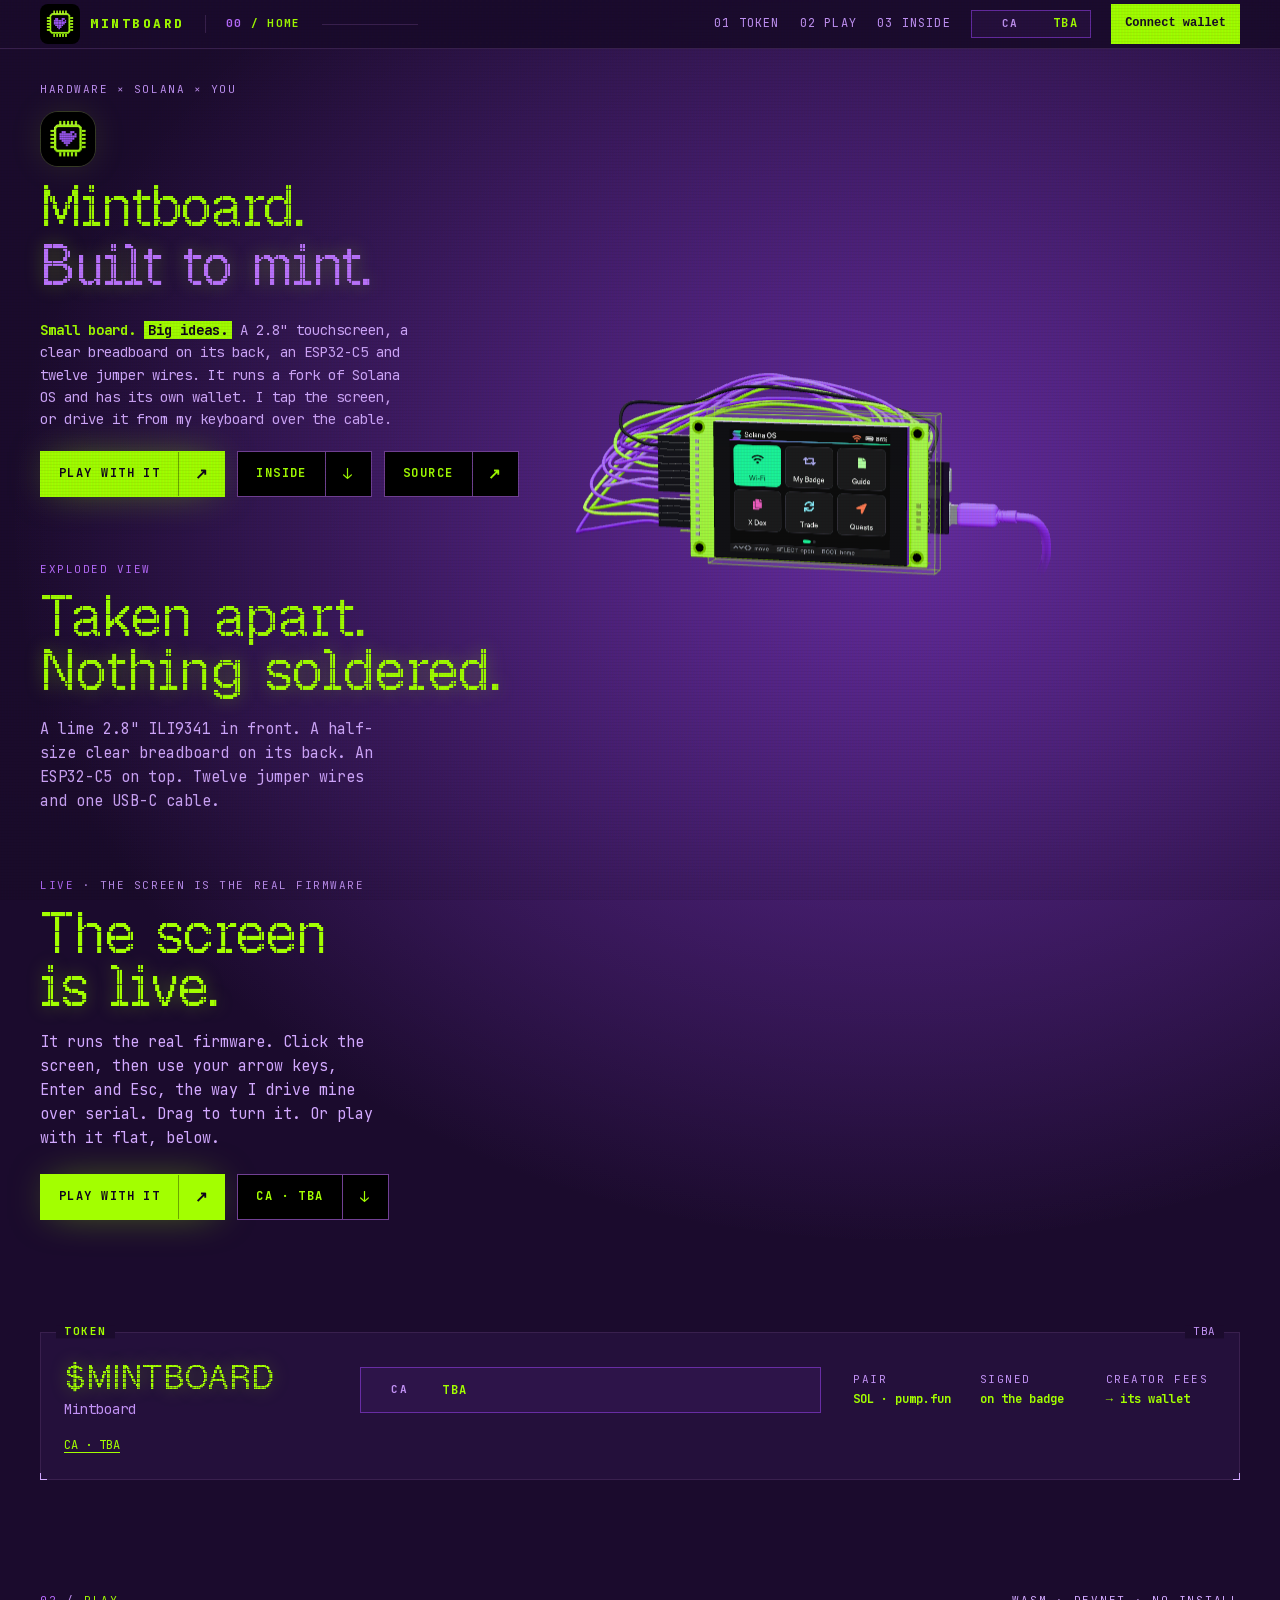
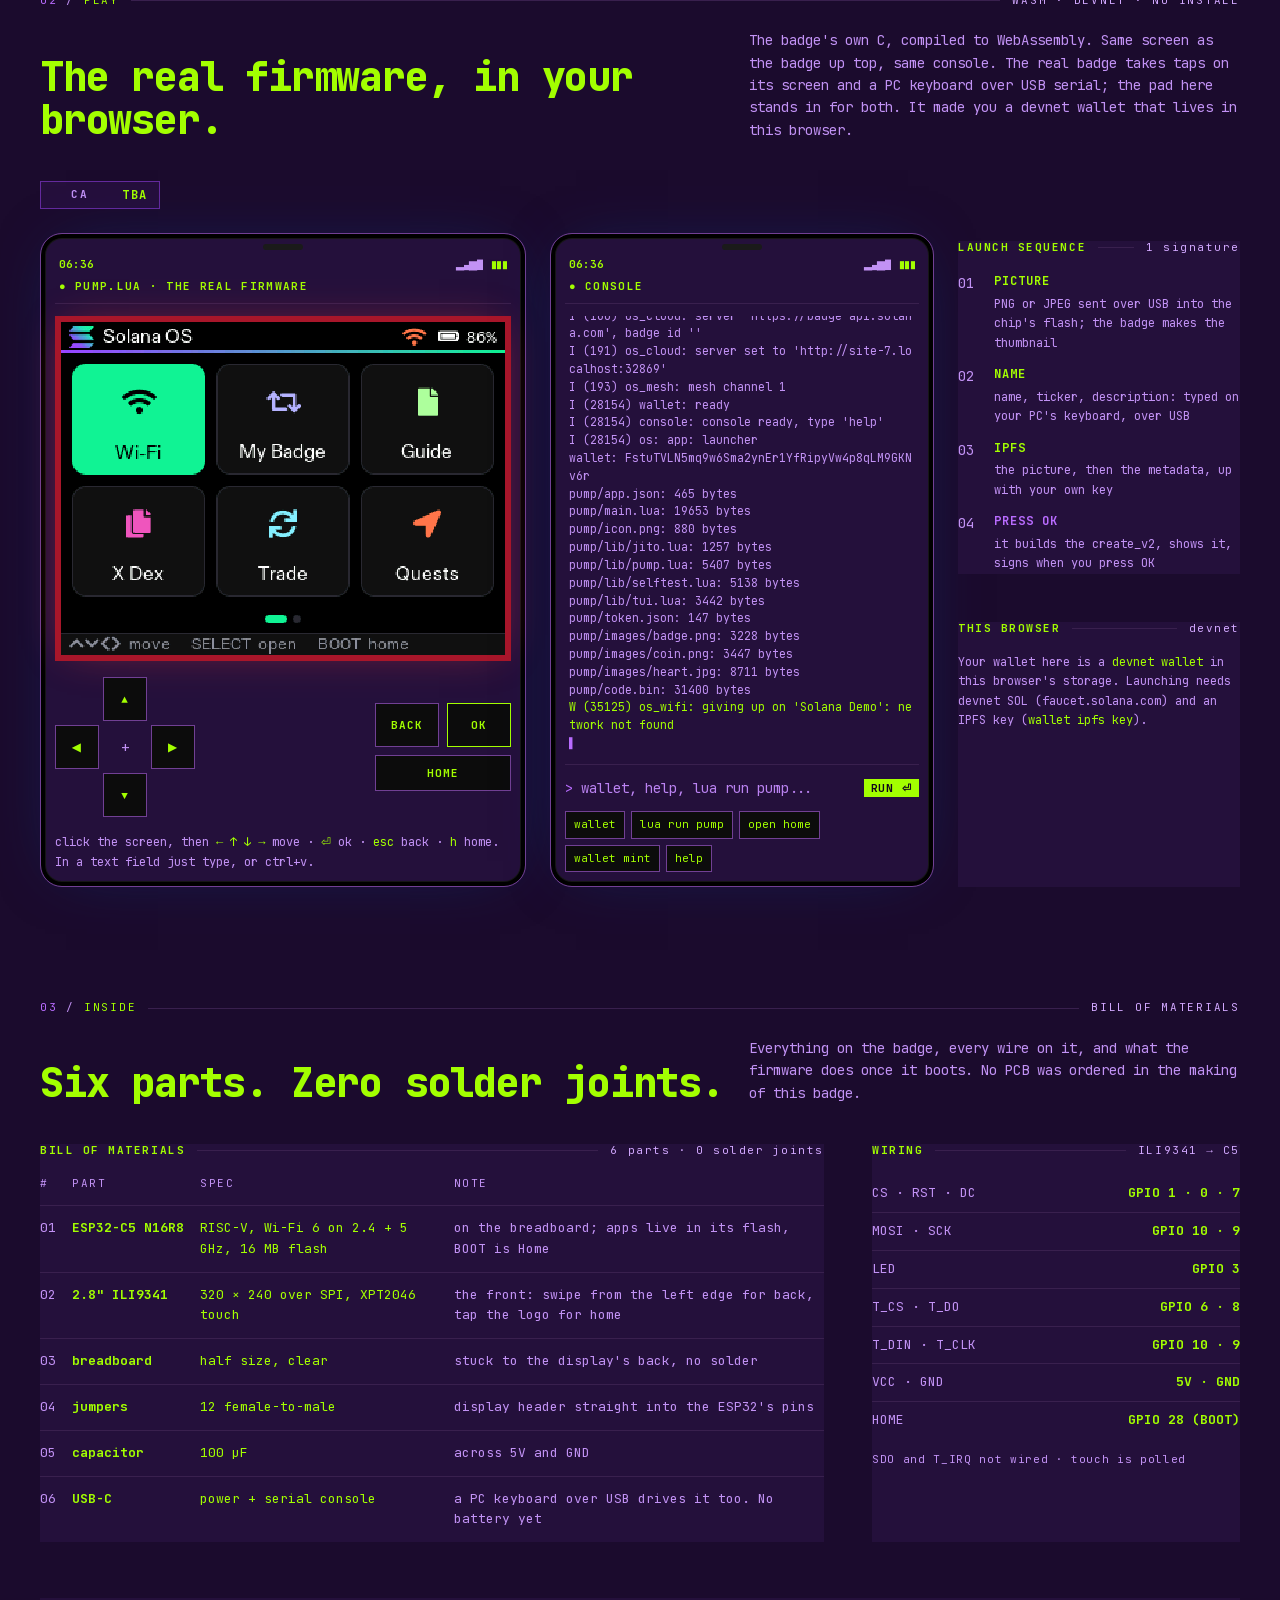
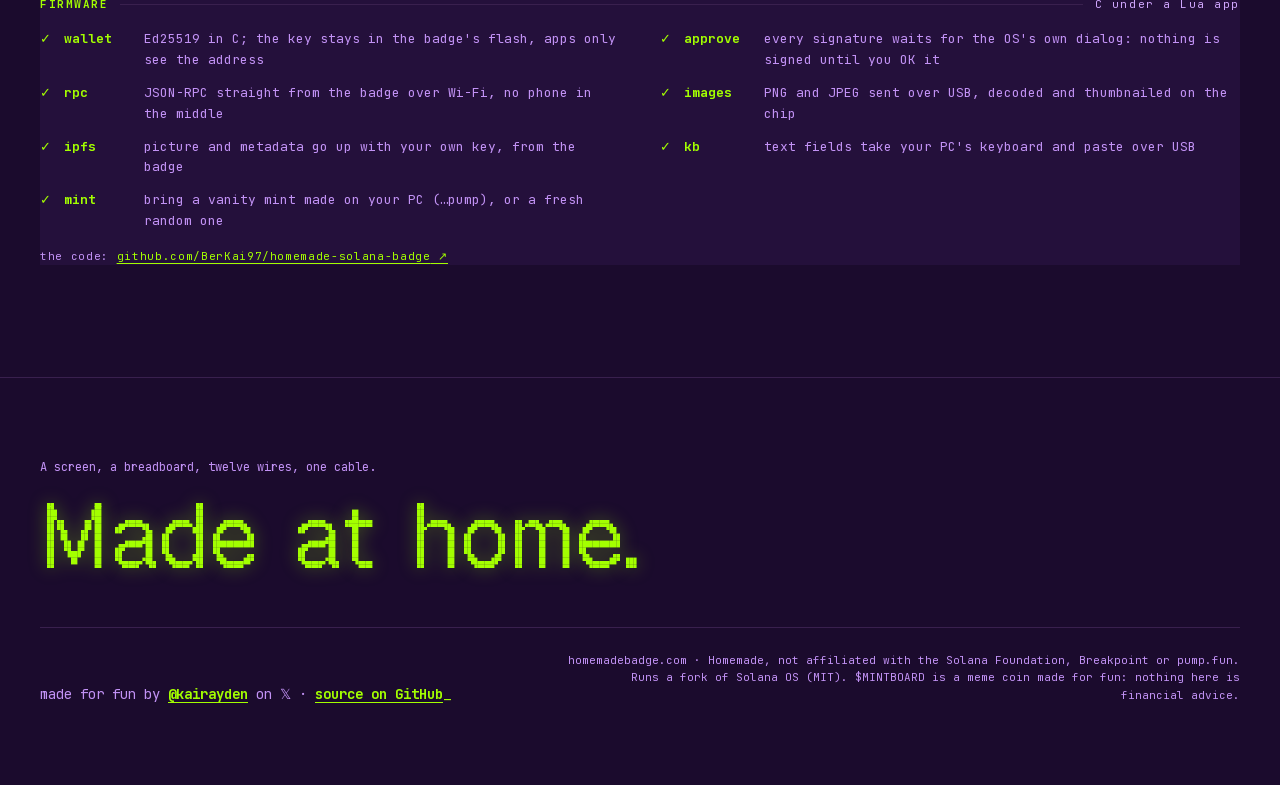
==== commit d5d304e4: "Publish TBA contract placeholder and remove contract links" ====
--- a/index.html
+++ b/index.html
@@ -1 +1 @@
-<!DOCTYPE html><html data-dpl-id="dpl_Mintboard_c1d8_v1_20261117" lang="en" class="jetbrains_mono_39ed8818-module__crZsHG__variable geist_pixel_ee23c507-module__r-F5iW__variable"><head><meta charSet="utf-8"/><meta name="viewport" content="width=device-width, initial-scale=1, viewport-fit=cover"/><link rel="preload" href="./_next/static/media/051742360c26797e-s.p.1wmoa0e_blxrz.woff2?dpl=dpl_Mintboard_c1d8_v1_20261117" as="font" crossorigin="" type="font/woff2"/><link rel="preload" href="./_next/static/media/61a58143c2e45268.p.14th7iya-pf29.woff2?dpl=dpl_Mintboard_c1d8_v1_20261117" as="font" crossorigin="" type="font/woff2"/><link rel="stylesheet" href="./_next/static/chunks/mintboard-theme-model-v2.css?dpl=dpl_Mintboard_c1d8_v1_20261117" data-precedence="next"/><link rel="preload" as="script" fetchPriority="low" href="./_next/static/chunks/0hk1q95nku75f.js?dpl=dpl_Mintboard_c1d8_v1_20261117"/><script src="./_next/static/chunks/13j278kkyyg0r.js?dpl=dpl_Mintboard_c1d8_v1_20261117" async=""></script><script src="./_next/static/chunks/08ze1lqk82gu5.js?dpl=dpl_Mintboard_c1d8_v1_20261117" async=""></script><script src="./_next/static/chunks/turbopack-07graka23mksq.js?dpl=dpl_Mintboard_c1d8_v1_20261117" async=""></script><script src="./_next/static/chunks/2q0p-cwe362xn.js?dpl=dpl_Mintboard_c1d8_v1_20261117" async="" crossorigin=""></script><script src="./_next/static/chunks/mintboard-ui-ca-c1d8-v1.js?dpl=dpl_Mintboard_c1d8_v1_20261117" async="" crossorigin=""></script><script src="./_next/static/chunks/3ll42kkohb-3t.js?dpl=dpl_Mintboard_c1d8_v1_20261117" async="" crossorigin=""></script><meta name="next-size-adjust" content=""/><meta name="theme-color" content="#000000"/><meta name="color-scheme" content="dark"/><title>Mintboard · Built to mint.</title><meta name="description" content="Mintboard brings Solana to a compact board: a 2.8&quot; screen, a clear breadboard, an ESP32-C5 and its own wallet. It launches a pump.fun coin from its own screen. Try the real firmware in your browser."/><meta name="application-name" content="Mintboard"/><meta property="og:title" content="Mintboard · Built to mint."/><meta property="og:description" content="Mintboard brings Solana to a compact board: a 2.8&quot; screen, a clear breadboard, an ESP32-C5 and its own wallet. It launches a pump.fun coin from its own screen. Try the real firmware in your browser."/><meta property="og:url" content="https://ghostxrun.github.io/Mintboard/"/><meta property="og:site_name" content="Mintboard"/><meta property="og:image" content="https://ghostxrun.github.io/Mintboard/mintboard-logo.png"/><meta property="og:image:type" content="image/png"/><meta property="og:image:width" content="1254"/><meta property="og:image:height" content="1254"/><meta property="og:image:alt" content="Mintboard: a lime chip with a purple pixel heart."/><meta property="og:type" content="website"/><meta name="twitter:card" content="summary_large_image"/><meta name="twitter:creator" content="@kairayden"/><meta name="twitter:title" content="Mintboard · Built to mint."/><meta name="twitter:description" content="Mintboard brings Solana to a compact board: a 2.8&quot; screen, a clear breadboard, an ESP32-C5 and its own wallet. It launches a pump.fun coin from its own screen. Try the real firmware in your browser."/><meta name="twitter:image" content="https://ghostxrun.github.io/Mintboard/mintboard-logo.png"/><meta name="twitter:image:alt" content="Mintboard: a lime chip with a purple pixel heart."/><meta name="twitter:image:type" content="image/png"/><meta name="twitter:image:width" content="1254"/><meta name="twitter:image:height" content="1254"/><link rel="icon" href="./mintboard-logo.png?v=mintboard-1" sizes="any" type="image/png"/><link rel="icon" href="./mintboard-logo.png?v=mintboard-1" sizes="16x16" type="image/png"/><link rel="icon" href="./mintboard-logo.png?v=mintboard-1" sizes="32x32" type="image/png"/><link rel="icon" href="./mintboard-logo.png?v=mintboard-1" sizes="48x48" type="image/png"/><link rel="apple-touch-icon" href="./mintboard-logo.png?v=mintboard-1" sizes="180x180" type="image/png"/><script>document.documentElement.setAttribute('data-js','')</script><script src="./_next/static/chunks/0c0hxoamwjsbw.js?dpl=dpl_Mintboard_c1d8_v1_20261117" noModule=""></script><script src="./mintboard-wallet-v1.js" defer></script><style>@media(max-width:639px){header.sticky>.wrap{gap:10px}header.sticky nav{gap:8px}}</style></head><body class="min-h-screen antialiased"><div hidden=""><!--$--><!--/$--></div><header class="sticky top-0 z-40 border-b border-line bg-black/85 pt-[env(safe-area-inset-top)] backdrop-blur-md"><div class="wrap flex h-12 items-center gap-5"><a href="#top" class="rgb-hover flex shrink-0 items-center gap-2.5 font-extrabold tracking-[0.18em]"><img src="./mintboard-logo.png" alt="" width="40" height="40" class="mintboard-nav-logo"/><span class="text-[13px] whitespace-nowrap">MINTBOARD</span></a><div class="hidden items-center gap-3 border-l border-line pl-5 sm:flex"><span class="w-[84px] text-[11px] font-bold tracking-[0.12em] whitespace-nowrap"><span class="text-acc2">00</span> / HOME</span><span class="relative h-px w-16 bg-line lg:w-24" aria-hidden="true"><span class="absolute inset-0 origin-left bg-acc" style="transform:scaleX(0)"></span></span></div><p class="hidden min-w-0 truncate text-[11px] tracking-[0.08em] text-dim2 2xl:block">esp32-c5 · ili9341 · solana os fork · $<!-- -->MINTBOARD<!-- --> ·<!-- --> <!-- -->mint C1D8..pump</p><nav class="ml-auto flex min-w-0 items-center gap-5 text-[12px]"><a href="#token" class="rgb-hover hidden tracking-[0.1em] text-dim uppercase hover:text-acc md:inline"><span class="text-dim2">01</span> <!-- -->token</a><a href="#play" class="rgb-hover hidden tracking-[0.1em] text-dim uppercase hover:text-acc md:inline"><span class="text-dim2">02</span> <!-- -->play</a><a href="#inside" class="rgb-hover hidden tracking-[0.1em] text-dim uppercase hover:text-acc md:inline"><span class="text-dim2">03</span> <!-- -->inside</a><button type="button" class="mintboard-ca cta h-7 text-[12px]" style="cursor:pointer;min-width:0" title="Copy contract address" aria-label="Copy contract address: C1D8sGgrLeh3SFMLJuLyinnWpJAWaiKpuYqBm2r3pump"><span class="label">CA</span><span class="text-acc font-bold" style="overflow:hidden;text-overflow:ellipsis;white-space:nowrap">C1D8…pump</span></button><mintboard-wallet></mintboard-wallet></nav></div></header><main><section id="top" data-section="00 / HOME" class="story"><div class="story-stage"><div class="absolute inset-0 mintboard-model-layer" data-emu="true"></div><div class="hud-layer pointer-events-none absolute inset-0" aria-hidden="true"><div class="hud-pt"><i class="hud-sq"></i><svg class="hud-lead" width="1" height="1"><line x1="0" y1="0" x2="-30" y2="-36"></line></svg><div class="hud-lab" data-left="1" style="left:-30px;top:-36px">ILI9341 · 320×240</div></div><div class="hud-pt"><i class="hud-sq"></i><svg class="hud-lead" width="1" height="1"><line x1="0" y1="0" x2="46" y2="-56"></line></svg><div class="hud-lab" style="left:46px;top:-56px">ESP32-C5</div></div><div class="hud-pt"><i class="hud-sq"></i><svg class="hud-lead" width="1" height="1"><line x1="0" y1="0" x2="-44" y2="56"></line></svg><div class="hud-lab" data-left="1" style="left:-44px;top:56px">BOOT = HOME</div></div><div class="hud-pt"><i class="hud-sq"></i><svg class="hud-lead" width="1" height="1"><line x1="0" y1="0" x2="-40" y2="-60"></line></svg><div class="hud-lab" data-left="1" style="left:-40px;top:-60px">USB-C · POWER</div></div><div class="hud-pt" data-minor="1"><i class="hud-sq"></i><svg class="hud-lead" width="1" height="1"><line x1="0" y1="0" x2="-40" y2="56"></line></svg><div class="hud-lab" data-left="1" style="left:-40px;top:56px">CLEAR BREADBOARD</div></div><div class="hud-pt"><i class="hud-sq"></i><svg class="hud-lead" width="1" height="1"><line x1="0" y1="0" x2="-24" y2="-54"></line></svg><div class="hud-lab" data-left="1" style="left:-24px;top:-54px">ILI9341 · 2.8&quot; · SPI</div></div><div class="hud-pt"><i class="hud-sq"></i><svg class="hud-lead" width="1" height="1"><line x1="0" y1="0" x2="-30" y2="62"></line></svg><div class="hud-lab" data-left="1" style="left:-30px;top:62px">CLEAR BREADBOARD · NO SOLDER</div></div><div class="hud-pt"><i class="hud-sq"></i><svg class="hud-lead" width="1" height="1"><line x1="0" y1="0" x2="26" y2="74"></line></svg><div class="hud-lab" style="left:26px;top:74px">ESP32-C5 · RISC-V</div></div><div class="hud-pt" data-minor="1"><i class="hud-sq"></i><svg class="hud-lead" width="1" height="1"><line x1="0" y1="0" x2="44" y2="-34"></line></svg><div class="hud-lab" style="left:44px;top:-34px">USB-C · POWER + SERIAL</div></div><div class="hud-pt"><i class="hud-sq"></i><svg class="hud-lead" width="1" height="1"><line x1="0" y1="0" x2="30" y2="-56"></line></svg><div class="hud-lab" style="left:30px;top:-56px">12 JUMPERS</div></div></div><div class="beat beat-home" data-from="-1" data-to="0.32"><p class="label">HARDWARE × SOLANA × YOU</p><h1 class="font-pixel mt-3 text-[clamp(44px,6.4vw,104px)] leading-[0.92] tracking-[-0.02em]"><img src="./mintboard-logo.png" alt="Mintboard" width="88" height="88" class="mintboard-hero-logo"/><span class="glitch block" data-text="Mintboard." data-glitch-auto="true">Mintboard.</span><span class="glitch glow block text-acc sm:pl-[1.6em]" data-text="Built to mint." data-glitch-auto="true">Built to mint.</span></h1><div class="mt-6 flex flex-col gap-5 sm:flex-row sm:items-end sm:justify-between"><p class="max-w-[46ch] text-dim"><span class="font-bold text-fg">Small board. <span class="bg-acc px-1 text-black">Big ideas.</span></span> <!-- -->A 2.8&quot; touchscreen, a clear breadboard on its back, an ESP32-C5 and twelve jumper wires. It runs a fork of Solana OS and has its own wallet. I tap the screen, or drive it from my keyboard over the cable.</p><div class="pointer-events-auto flex flex-wrap gap-3"><a href="#play" class="cta cta-pri"><span>Play with it</span><span class="cta-ar">↗</span></a><a href="#inside" class="cta"><span>Inside</span><span class="cta-ar">↓</span></a><a href="https://github.com/BerKai97/homemade-solana-badge" target="_blank" rel="noreferrer" class="cta"><span>Source</span><span class="cta-ar">↗</span></a></div></div></div><div class="beat beat-side" data-from="0.34" data-to="0.6799999999999999"><p class="label"><span class="text-acc2">exploded view</span></p><h2 class="font-pixel mt-3 text-[clamp(36px,4.4vw,72px)] leading-[0.95]"><span class="glitch block" data-text="Taken apart.">Taken apart.</span><span class="glitch block text-acc glow" data-text="Nothing soldered.">Nothing soldered.</span></h2><p class="mt-5 max-w-[38ch] text-dim">A lime 2.8&quot; ILI9341 in front. A half-size clear breadboard on its back. An ESP32-C5 on top. Twelve jumper wires and one USB-C cable.</p></div><div class="beat beat-free" data-from="0.7" data-to="2"><p class="label"><span class="text-acc2">live</span> · the screen is the real firmware</p><h2 class="font-pixel mt-3 text-[clamp(36px,4.4vw,72px)] leading-[0.95]"><span class="glitch block" data-text="The screen">The screen</span><span class="glitch block text-acc glow" data-text="is live.">is live.</span></h2><p class="mt-4 max-w-[38ch] text-dim">It runs the real firmware. Click the screen, then use your arrow keys, Enter and Esc, the way I drive mine over serial. Drag to turn it. Or play with it flat, below.</p><div class="pointer-events-auto mt-6 flex flex-wrap gap-3"><a href="#play" class="cta cta-pri"><span>Play with it</span><span class="cta-ar">↗</span></a><a href="#token" class="cta"><span>Copy CA</span><span class="cta-ar">↓</span></a></div></div><div class="beat beat-views" data-from="0.7" data-to="2"><div class="seg pointer-events-auto" role="group" aria-label="View"><button type="button" aria-pressed="true" class="uppercase">front</button><button type="button" aria-pressed="false" class="uppercase">back</button><button type="button" aria-pressed="false" class="uppercase">side</button><button type="button" aria-pressed="false" class="uppercase">explode<span class="ml-1.5 hidden opacity-60 sm:inline">E</span></button></div></div><div class="beat pill-wrap pill-right" data-from="-1" data-to="0.6799999999999999"><button type="button" class="pill pointer-events-auto">Skip the story <span class="text-acc">↓</span></button></div></div></section><div id="token" data-section="01 / TOKEN" class="wrap scroll-mt-24 pt-16 sm:pt-20"><section data-reveal="true" class="box "><h3 class="box-t" data-scramble="true">TOKEN</h3><span class="box-n">CA</span><div class="grid items-center gap-5 lg:grid-cols-12 lg:gap-8"><div class="flex flex-wrap items-baseline gap-x-3 gap-y-1 lg:col-span-3"><span class="font-pixel glow text-[28px] leading-none text-acc sm:text-[34px] lg:max-xl:text-[28px]">$<!-- -->MINTBOARD</span><span class="text-dim">Mintboard</span></div><div class="min-w-0 lg:col-span-5"><button type="button" class="mintboard-ca cta h-[46px] w-full" style="cursor:pointer;min-width:0" title="Copy contract address" aria-label="Copy contract address: C1D8sGgrLeh3SFMLJuLyinnWpJAWaiKpuYqBm2r3pump"><span class="label">CA</span><span class="text-acc font-bold" style="overflow:hidden;text-overflow:ellipsis;white-space:nowrap">C1D8sGgrLeh3SFMLJuLyinnWpJAWaiKpuYqBm2r3pump</span></button></div><dl class="grid grid-cols-3 gap-4 lg:col-span-4"><div><dt class="label">pair</dt><dd class="mt-0.5 text-[12px] font-bold">SOL · pump.fun</dd></div><div><dt class="label">signed</dt><dd class="mt-0.5 text-[12px] font-bold">on the badge</dd></div><div><dt class="label">creator fees</dt><dd class="mt-0.5 text-[12px] font-bold">→ its wallet</dd></div></dl></div><a href="https://pump.fun/coin/C1D8sGgrLeh3SFMLJuLyinnWpJAWaiKpuYqBm2r3pump" target="_blank" rel="noreferrer" class="link mt-4 inline-block text-[12px]">pump.fun ↗</a></section></div><section id="play" data-section="02 / PLAY" class="wrap pt-20 sm:pt-28"><header class="mb-8 sm:mb-10"><div class="sec-rule rv"><span><span class="text-acc2">02</span> <span class="text-dim2">/</span> <span class="text-fg" data-scramble="true">PLAY</span></span><i></i><span class="hidden sm:inline">wasm · devnet · no install</span></div><div class="mt-5 grid gap-4 lg:grid-cols-12 lg:items-end"><h2 class="glitch glitch-hover rv text-[28px] leading-[1.08] font-extrabold tracking-[-0.03em] sm:text-[40px] lg:col-span-7" data-text="The real firmware, in your browser." style="--d:.08s">The real firmware, in your browser.</h2><div class="rv max-w-xl text-dim lg:col-span-5 lg:justify-self-end" style="--d:.16s">The badge&#x27;s own C, compiled to WebAssembly. Same screen as the badge up top, same console. The real badge takes taps on its screen and a PC keyboard over USB serial; the pad here stands in for both. It made you a devnet wallet that lives in this browser.</div></div></header><div class="mb-6 flex"><button type="button" class="mintboard-ca cta h-7 text-[12px]" style="cursor:pointer;min-width:0" title="Copy contract address" aria-label="Copy contract address: C1D8sGgrLeh3SFMLJuLyinnWpJAWaiKpuYqBm2r3pump"><span class="label">CA</span><span class="text-acc font-bold" style="overflow:hidden;text-overflow:ellipsis;white-space:nowrap">C1D8…pump</span></button></div><div class="grid grid-cols-1 gap-6 lg:grid-cols-12"><div class="device rv flex flex-col lg:col-span-5"><div class="mx-auto mb-1.5 h-1.5 w-10 rounded-full bg-[#1a1a1a]"></div><div class="flex items-center justify-between px-1 text-[11px] font-bold"><span>--:--</span><span class="flex items-center gap-2 text-[10px] tracking-tighter"><span class="text-dim">▂▄▆█</span><span class="text-grn">▮▮▮</span></span></div><div class="mb-3 flex items-center gap-2 border-b border-line px-1 pt-1 pb-2 text-[11px] font-bold tracking-[0.12em] uppercase"><span class="text-grn">●</span> <!-- -->pump.lua · the real firmware</div><div data-emu="true" class="flex flex-col gap-4"><div class="border-[6px] border-[#a8162a] bg-black shadow-[0_0_40px_-12px_rgba(255,59,59,0.45)]"><div class="aspect-[4/3]"></div></div><div class="flex items-center justify-between gap-3"><div class="grid grid-cols-3 grid-rows-3 gap-1"><span></span><button type="button" aria-label="up" class="key text-[11px] tracking-[0.1em] h-11 w-11">▲</button><span></span><button type="button" aria-label="left" class="key text-[11px] tracking-[0.1em] h-11 w-11">◀</button><span class="grid place-items-center text-dim2">+</span><button type="button" aria-label="right" class="key text-[11px] tracking-[0.1em] h-11 w-11">▶</button><span></span><button type="button" aria-label="down" class="key text-[11px] tracking-[0.1em] h-11 w-11">▼</button><span></span></div><div class="flex flex-col items-end gap-2"><div class="flex gap-2"><button type="button" aria-label="back" class="key text-[11px] tracking-[0.1em] h-11 w-16">BACK</button><button type="button" aria-label="select" class="key text-[11px] tracking-[0.1em] h-11 w-16 !border-grn !text-grn">OK</button></div><button type="button" aria-label="home" class="key text-[11px] tracking-[0.1em] h-9 w-[8.5rem]">HOME</button></div></div><p class="text-[12px] leading-relaxed text-dim">click the screen, then <span class="text-fg">← ↑ ↓ →</span> move · <span class="text-fg">⏎</span> ok ·<!-- --> <span class="text-fg">esc</span> back · <span class="text-fg">h</span> home. In a text field just type, or ctrl+v.</p></div></div><div class="device rv flex flex-col lg:col-span-4"><div class="mx-auto mb-1.5 h-1.5 w-10 rounded-full bg-[#1a1a1a]"></div><div class="flex items-center justify-between px-1 text-[11px] font-bold"><span>--:--</span><span class="flex items-center gap-2 text-[10px] tracking-tighter"><span class="text-dim">▂▄▆█</span><span class="text-grn">▮▮▮</span></span></div><div class="mb-3 flex items-center gap-2 border-b border-line px-1 pt-1 pb-2 text-[11px] font-bold tracking-[0.12em] uppercase"><span class="text-acc">●</span> <!-- -->console</div><div class="h-[340px] overflow-auto px-1 text-[11.5px] leading-[1.55] break-all whitespace-pre-wrap lg:h-auto lg:flex-1 lg:basis-0"><span class="blink text-acc2">▌</span></div><form class="mt-3 flex items-center gap-2 border-t border-line pt-3"><span class="text-acc2">&gt;</span><input placeholder="wallet, help, lua run pump..." aria-label="Console line" autoComplete="off" spellCheck="false" class="min-w-0 flex-1 bg-transparent text-fg outline-none placeholder:text-dim2" value=""/><button class="tag bg-acc">RUN ⏎</button></form><div class="mt-3 flex flex-wrap gap-1.5"><button type="button" class="key px-2 py-1 text-[11px] font-normal">wallet</button><button type="button" class="key px-2 py-1 text-[11px] font-normal">lua run pump</button><button type="button" class="key px-2 py-1 text-[11px] font-normal">open home</button><button type="button" class="key px-2 py-1 text-[11px] font-normal">wallet mint</button><button type="button" class="key px-2 py-1 text-[11px] font-normal">help</button></div></div><div class="flex min-w-0 flex-col gap-12 lg:col-span-3 lg:pt-2"><section data-reveal="true" class="panel "><div class="panel-h"><h3 data-scramble="true">LAUNCH SEQUENCE</h3><i></i><span>1 signature</span></div><ol class="flex flex-col gap-3"><li class="grid grid-cols-[1.75rem_1fr] gap-x-2"><span class="text-dim2">01</span><span class="font-bold uppercase tracking-[0.08em] text-[12px] text-acc">picture</span><span></span><span class="text-[12px] leading-relaxed text-dim">PNG or JPEG sent over USB into the chip&#x27;s flash; the badge makes the thumbnail</span></li><li class="grid grid-cols-[1.75rem_1fr] gap-x-2"><span class="text-dim2">02</span><span class="font-bold uppercase tracking-[0.08em] text-[12px] text-acc">name</span><span></span><span class="text-[12px] leading-relaxed text-dim">name, ticker, description: typed on your PC&#x27;s keyboard, over USB</span></li><li class="grid grid-cols-[1.75rem_1fr] gap-x-2"><span class="text-dim2">03</span><span class="font-bold uppercase tracking-[0.08em] text-[12px] text-acc">ipfs</span><span></span><span class="text-[12px] leading-relaxed text-dim">the picture, then the metadata, up with your own key</span></li><li class="grid grid-cols-[1.75rem_1fr] gap-x-2"><span class="text-dim2">04</span><span class="font-bold uppercase tracking-[0.08em] text-[12px] text-acc2">press ok</span><span></span><span class="text-[12px] leading-relaxed text-dim">it builds the create_v2, shows it, signs when you press OK</span></li></ol></section><section data-reveal="true" class="panel flex-1"><div class="panel-h"><h3 data-scramble="true">THIS BROWSER</h3><i></i><span>devnet</span></div><p class="text-[12px] leading-relaxed text-dim">Your wallet here is a <span class="text-fg">devnet wallet</span> in this browser&#x27;s storage. Launching needs devnet SOL (faucet.solana.com) and an IPFS key (<span class="text-acc">wallet ipfs key</span>).</p></section></div></div></section><section id="inside" data-section="03 / INSIDE" class="wrap py-20 sm:py-28"><header class="mb-8 sm:mb-10"><div class="sec-rule rv"><span><span class="text-acc2">03</span> <span class="text-dim2">/</span> <span class="text-fg" data-scramble="true">INSIDE</span></span><i></i><span class="hidden sm:inline">bill of materials</span></div><div class="mt-5 grid gap-4 lg:grid-cols-12 lg:items-end"><h2 class="glitch glitch-hover rv text-[28px] leading-[1.08] font-extrabold tracking-[-0.03em] sm:text-[40px] lg:col-span-7" data-text="Six parts. Zero solder joints." style="--d:.08s">Six parts. Zero solder joints.</h2><div class="rv max-w-xl text-dim lg:col-span-5 lg:justify-self-end" style="--d:.16s">Everything on the badge, every wire on it, and what the firmware does once it boots. No PCB was ordered in the making of this badge.</div></div></header><div class="grid grid-cols-1 gap-x-12 gap-y-14 lg:grid-cols-12"><section data-reveal="true" class="panel lg:col-span-8"><div class="panel-h"><h3 data-scramble="true">BILL OF MATERIALS</h3><i></i><span>6 parts · 0 solder joints</span></div><ol class="flex flex-col sm:hidden"><li class="border-t border-line py-3 first:border-0 first:pt-0"><p class="flex gap-3"><span class="text-dim2">01</span><span class="font-bold text-acc">ESP32-C5 N16R8</span></p><p class="mt-1 pl-8 text-[13px]">RISC-V, Wi-Fi 6 on 2.4 + 5 GHz, 16 MB flash</p><p class="pl-8 text-[13px] text-dim">on the breadboard; apps live in its flash, BOOT is Home</p></li><li class="border-t border-line py-3 first:border-0 first:pt-0"><p class="flex gap-3"><span class="text-dim2">02</span><span class="font-bold text-acc">2.8&quot; ILI9341</span></p><p class="mt-1 pl-8 text-[13px]">320 × 240 over SPI, XPT2046 touch</p><p class="pl-8 text-[13px] text-dim">the front: swipe from the left edge for back, tap the logo for home</p></li><li class="border-t border-line py-3 first:border-0 first:pt-0"><p class="flex gap-3"><span class="text-dim2">03</span><span class="font-bold text-acc">breadboard</span></p><p class="mt-1 pl-8 text-[13px]">half size, clear</p><p class="pl-8 text-[13px] text-dim">stuck to the display&#x27;s back, no solder</p></li><li class="border-t border-line py-3 first:border-0 first:pt-0"><p class="flex gap-3"><span class="text-dim2">04</span><span class="font-bold text-acc">jumpers</span></p><p class="mt-1 pl-8 text-[13px]">12 female-to-male</p><p class="pl-8 text-[13px] text-dim">display header straight into the ESP32&#x27;s pins</p></li><li class="border-t border-line py-3 first:border-0 first:pt-0"><p class="flex gap-3"><span class="text-dim2">05</span><span class="font-bold text-acc">capacitor</span></p><p class="mt-1 pl-8 text-[13px]">100 µF</p><p class="pl-8 text-[13px] text-dim">across 5V and GND</p></li><li class="border-t border-line py-3 first:border-0 first:pt-0"><p class="flex gap-3"><span class="text-dim2">06</span><span class="font-bold text-acc">USB-C</span></p><p class="mt-1 pl-8 text-[13px]">power + serial console</p><p class="pl-8 text-[13px] text-dim">a PC keyboard over USB drives it too. No battery yet</p></li></ol><div class="hidden sm:block"><table class="w-full text-left text-[13px]"><thead><tr class="label"><th class="pb-3 font-normal">#</th><th class="pb-3 font-normal">part</th><th class="pb-3 font-normal">spec</th><th class="pb-3 font-normal">note</th></tr></thead><tbody><tr class="border-t border-line"><td class="py-3 pr-4 align-top text-dim2">01</td><td class="py-3 pr-4 align-top font-bold whitespace-nowrap text-acc">ESP32-C5 N16R8</td><td class="py-3 pr-4 align-top">RISC-V, Wi-Fi 6 on 2.4 + 5 GHz, 16 MB flash</td><td class="py-3 align-top text-dim">on the breadboard; apps live in its flash, BOOT is Home</td></tr><tr class="border-t border-line"><td class="py-3 pr-4 align-top text-dim2">02</td><td class="py-3 pr-4 align-top font-bold whitespace-nowrap text-acc">2.8&quot; ILI9341</td><td class="py-3 pr-4 align-top">320 × 240 over SPI, XPT2046 touch</td><td class="py-3 align-top text-dim">the front: swipe from the left edge for back, tap the logo for home</td></tr><tr class="border-t border-line"><td class="py-3 pr-4 align-top text-dim2">03</td><td class="py-3 pr-4 align-top font-bold whitespace-nowrap text-acc">breadboard</td><td class="py-3 pr-4 align-top">half size, clear</td><td class="py-3 align-top text-dim">stuck to the display&#x27;s back, no solder</td></tr><tr class="border-t border-line"><td class="py-3 pr-4 align-top text-dim2">04</td><td class="py-3 pr-4 align-top font-bold whitespace-nowrap text-acc">jumpers</td><td class="py-3 pr-4 align-top">12 female-to-male</td><td class="py-3 align-top text-dim">display header straight into the ESP32&#x27;s pins</td></tr><tr class="border-t border-line"><td class="py-3 pr-4 align-top text-dim2">05</td><td class="py-3 pr-4 align-top font-bold whitespace-nowrap text-acc">capacitor</td><td class="py-3 pr-4 align-top">100 µF</td><td class="py-3 align-top text-dim">across 5V and GND</td></tr><tr class="border-t border-line"><td class="py-3 pr-4 align-top text-dim2">06</td><td class="py-3 pr-4 align-top font-bold whitespace-nowrap text-acc">USB-C</td><td class="py-3 pr-4 align-top">power + serial console</td><td class="py-3 align-top text-dim">a PC keyboard over USB drives it too. No battery yet</td></tr></tbody></table></div></section><section data-reveal="true" class="panel lg:col-span-4"><div class="panel-h"><h3 data-scramble="true">WIRING</h3><i></i><span>ILI9341 → C5</span></div><table class="w-full text-[13px]"><tbody><tr class="border-b border-line last:border-0"><td class="py-2 text-dim">CS · RST · DC</td><td class="py-2 text-right font-bold text-acc">GPIO 1 · 0 · 7</td></tr><tr class="border-b border-line last:border-0"><td class="py-2 text-dim">MOSI · SCK</td><td class="py-2 text-right font-bold text-acc">GPIO 10 · 9</td></tr><tr class="border-b border-line last:border-0"><td class="py-2 text-dim">LED</td><td class="py-2 text-right font-bold text-acc">GPIO 3</td></tr><tr class="border-b border-line last:border-0"><td class="py-2 text-dim">T_CS · T_DO</td><td class="py-2 text-right font-bold text-acc">GPIO 6 · 8</td></tr><tr class="border-b border-line last:border-0"><td class="py-2 text-dim">T_DIN · T_CLK</td><td class="py-2 text-right font-bold text-acc">GPIO 10 · 9</td></tr><tr class="border-b border-line last:border-0"><td class="py-2 text-dim">VCC · GND</td><td class="py-2 text-right font-bold text-acc">5V · GND</td></tr><tr class="border-b border-line last:border-0"><td class="py-2 text-dim">HOME</td><td class="py-2 text-right font-bold text-acc">GPIO 28 (BOOT)</td></tr></tbody></table><p class="mt-3 text-[11px] tracking-[0.06em] text-dim2">SDO and T_IRQ not wired · touch is polled</p></section><section data-reveal="true" class="panel lg:col-span-12"><div class="panel-h"><h3 data-scramble="true">FIRMWARE</h3><i></i><span>C under a Lua app</span></div><ul class="grid gap-x-10 gap-y-3 md:grid-cols-2"><li class="grid grid-cols-[1rem_4.5rem_1fr] gap-2 text-[13px]"><span class="text-grn">✓</span><span class="font-bold text-acc">wallet</span><span class="text-dim">Ed25519 in C; the key stays in the badge&#x27;s flash, apps only see the address</span></li><li class="grid grid-cols-[1rem_4.5rem_1fr] gap-2 text-[13px]"><span class="text-grn">✓</span><span class="font-bold text-acc">approve</span><span class="text-dim">every signature waits for the OS&#x27;s own dialog: nothing is signed until you OK it</span></li><li class="grid grid-cols-[1rem_4.5rem_1fr] gap-2 text-[13px]"><span class="text-grn">✓</span><span class="font-bold text-acc">rpc</span><span class="text-dim">JSON-RPC straight from the badge over Wi-Fi, no phone in the middle</span></li><li class="grid grid-cols-[1rem_4.5rem_1fr] gap-2 text-[13px]"><span class="text-grn">✓</span><span class="font-bold text-acc">images</span><span class="text-dim">PNG and JPEG sent over USB, decoded and thumbnailed on the chip</span></li><li class="grid grid-cols-[1rem_4.5rem_1fr] gap-2 text-[13px]"><span class="text-grn">✓</span><span class="font-bold text-acc">ipfs</span><span class="text-dim">picture and metadata go up with your own key, from the badge</span></li><li class="grid grid-cols-[1rem_4.5rem_1fr] gap-2 text-[13px]"><span class="text-grn">✓</span><span class="font-bold text-acc">kb</span><span class="text-dim">text fields take your PC&#x27;s keyboard and paste over USB</span></li><li class="grid grid-cols-[1rem_4.5rem_1fr] gap-2 text-[13px]"><span class="text-grn">✓</span><span class="font-bold text-acc">mint</span><span class="text-dim">bring a vanity mint made on your PC (…pump), or a fresh random one</span></li></ul><p class="mt-4 text-[11px] tracking-[0.06em] text-dim2">the code:<!-- --> <a href="https://github.com/BerKai97/homemade-solana-badge" target="_blank" rel="noreferrer" class="link">github.com/BerKai97/homemade-solana-badge<!-- --> ↗</a></p></section></div></section></main><footer class="border-t border-line"><div class="wrap py-16 sm:py-20"><p class="rv text-[12px] text-dim">A screen, a breadboard, twelve wires, one cable.</p><p class="glitch glitch-hover rv font-pixel mt-4 text-[clamp(36px,7vw,96px)] leading-[0.95] text-acc glow" data-text="Made at home.">Made at home.</p><div class="mt-12 flex flex-col gap-6 border-t border-line pt-6 sm:flex-row sm:items-end sm:justify-between"><p><span class="text-dim">made for fun by </span><a href="https://x.com/kairayden" target="_blank" rel="noreferrer" class="link font-bold">@<!-- -->kairayden</a><span class="text-dim"> on 𝕏 · </span><a href="https://github.com/BerKai97/homemade-solana-badge" target="_blank" rel="noreferrer" class="link font-bold">source on GitHub</a><span class="blink text-acc">_</span></p><p class="max-w-2xl text-[11px] leading-relaxed text-dim2 sm:text-right">homemadebadge.com · Homemade, not affiliated with the Solana Foundation, Breakpoint or pump.fun. Runs a fork of Solana OS (MIT). $<!-- -->MINTBOARD<!-- --> is a meme coin made for fun: nothing here is financial advice.</p></div></div></footer><!--$--><!--/$--><div class="tft" aria-hidden="true"><div class="tft-mask"></div><div class="tft-vig"></div><div class="tft-flick"></div></div><script src="./_next/static/chunks/0hk1q95nku75f.js?dpl=dpl_Mintboard_c1d8_v1_20261117" id="_R_" async=""></script><script>(self.__next_f=self.__next_f||[]).push([0])</script><script>self.__next_f.push([1,"1:\"$Sreact.fragment\"\n2:I[92987,[\"./_next/static/chunks/2q0p-cwe362xn.js?dpl=dpl_Mintboard_c1d8_v1_20261117\"],\"default\"]\n3:I[77003,[\"./_next/static/chunks/2q0p-cwe362xn.js?dpl=dpl_Mintboard_c1d8_v1_20261117\"],\"default\"]\n4:I[70196,[\"./_next/static/chunks/mintboard-ui-ca-c1d8-v1.js?dpl=dpl_Mintboard_c1d8_v1_20261117\",\"./_next/static/chunks/3ll42kkohb-3t.js?dpl=dpl_Mintboard_c1d8_v1_20261117\"],\"EmuBoot\"]\n5:I[95737,[\"./_next/static/chunks/mintboard-ui-ca-c1d8-v1.js?dpl=dpl_Mintboard_c1d8_v1_20261117\",\"./_next/static/chunks/3ll42kkohb-3t.js?dpl=dpl_Mintboard_c1d8_v1_20261117\"],\"Fx\"]\n6:I[43133,[\"./_next/static/chunks/mintboard-ui-ca-c1d8-v1.js?dpl=dpl_Mintboard_c1d8_v1_20261117\",\"./_next/static/chunks/3ll42kkohb-3t.js?dpl=dpl_Mintboard_c1d8_v1_20261117\"],\"StatusBar\"]\n7:I[32456,[\"./_next/static/chunks/mintboard-ui-ca-c1d8-v1.js?dpl=dpl_Mintboard_c1d8_v1_20261117\",\"./_next/static/chunks/3ll42kkohb-3t.js?dpl=dpl_Mintboard_c1d8_v1_20261117\"],\"Story\"]\n8:I[74158,[\"./_next/static/chunks/mintboard-ui-ca-c1d8-v1.js?dpl=dpl_Mintboard_c1d8_v1_20261117\",\"./_next/static/chunks/3ll42kkohb-3t.js?dpl=dpl_Mintboard_c1d8_v1_20261117\"],\"Ca\"]\n9:I[26017,[\"./_next/static/chunks/mintboard-ui-ca-c1d8-v1.js?dpl=dpl_Mintboard_c1d8_v1_20261117\",\"./_next/static/chunks/3ll42kkohb-3t.js?dpl=dpl_Mintboard_c1d8_v1_20261117\"],\"EmulatorPanel\"]\n12:I[24326,[],\"default\",1]\n:HL[\"./_next/static/chunks/mintboard-theme-model-v2.css?dpl=dpl_Mintboard_c1d8_v1_20261117\",\"style\"]\n:HL[\"./_next/static/media/051742360c26797e-s.p.1wmoa0e_blxrz.woff2?dpl=dpl_Mintboard_c1d8_v1_20261117\",\"font\",{\"crossOrigin\":\"\",\"type\":\"font/woff2\"}]\n:HL[\"./_next/static/media/61a58143c2e45268.p.14th7iya-pf29.woff2?dpl=dpl_Mintboard_c1d8_v1_20261117\",\"font\",{\"crossOrigin\":\"\",\"type\":\"font/woff2\"}]\n"])</script><script>self.__next_f.push([1,"0:{\"P\":null,\"c\":[\"\",\"\"],\"q\":\"\",\"i\":false,\"f\":[[[\"\",{\"children\":[\"__PAGE__\",{},\"$undefined\",\"$undefined\",4608]},\"$undefined\",\"$undefined\",4624],[[\"$\",\"$1\",\"c\",{\"children\":[[[\"$\",\"link\",\"0\",{\"rel\":\"stylesheet\",\"href\":\"./_next/static/chunks/mintboard-theme-model-v2.css?dpl=dpl_Mintboard_c1d8_v1_20261117\",\"precedence\":\"next\",\"crossOrigin\":\"$undefined\",\"nonce\":\"$undefined\"}]],[\"$\",\"html\",null,{\"lang\":\"en\",\"className\":\"jetbrains_mono_39ed8818-module__crZsHG__variable geist_pixel_ee23c507-module__r-F5iW__variable\",\"suppressHydrationWarning\":true,\"children\":[[\"$\",\"head\",null,{\"children\":[\"$\",\"script\",null,{\"dangerouslySetInnerHTML\":{\"__html\":\"document.documentElement.setAttribute('data-js','')\"}}]}],[\"$\",\"body\",null,{\"className\":\"min-h-screen antialiased\",\"children\":[[\"$\",\"$L2\",null,{\"parallelRouterKey\":\"children\",\"error\":\"$undefined\",\"errorStyles\":\"$undefined\",\"errorScripts\":\"$undefined\",\"template\":[\"$\",\"$L3\",null,{}],\"templateStyles\":\"$undefined\",\"templateScripts\":\"$undefined\",\"notFound\":[[[\"$\",\"title\",null,{\"children\":\"404: This page could not be found.\"}],[\"$\",\"div\",null,{\"style\":{\"fontFamily\":\"system-ui,\\\"Segoe UI\\\",Roboto,Helvetica,Arial,sans-serif,\\\"Apple Color Emoji\\\",\\\"Segoe UI Emoji\\\"\",\"height\":\"100vh\",\"textAlign\":\"center\",\"display\":\"flex\",\"flexDirection\":\"column\",\"alignItems\":\"center\",\"justifyContent\":\"center\"},\"children\":[\"$\",\"div\",null,{\"children\":[[\"$\",\"style\",null,{\"dangerouslySetInnerHTML\":{\"__html\":\"body{color:#000;background:#fff;margin:0}.next-error-h1{border-right:1px solid rgba(0,0,0,.3)}@media (prefers-color-scheme:dark){body{color:#fff;background:#000}.next-error-h1{border-right:1px solid rgba(255,255,255,.3)}}\"}}],[\"$\",\"h1\",null,{\"className\":\"next-error-h1\",\"style\":{\"display\":\"inline-block\",\"margin\":\"0 20px 0 0\",\"padding\":\"0 23px 0 0\",\"fontSize\":24,\"fontWeight\":500,\"verticalAlign\":\"top\",\"lineHeight\":\"49px\"},\"children\":404}],[\"$\",\"div\",null,{\"style\":{\"display\":\"inline-block\"},\"children\":[\"$\",\"h2\",null,{\"style\":{\"fontSize\":14,\"fontWeight\":400,\"lineHeight\":\"49px\",\"margin\":0},\"children\":\"This page could not be found.\"}]}]]}]}]],[]],\"forbidden\":\"$undefined\",\"unauthorized\":\"$undefined\"}],[\"$\",\"div\",null,{\"className\":\"tft\",\"aria-hidden\":true,\"children\":[[\"$\",\"div\",null,{\"className\":\"tft-mask\"}],[\"$\",\"div\",null,{\"className\":\"tft-vig\"}],[\"$\",\"div\",null,{\"className\":\"tft-flick\"}]]}]]}]]}]]}],{\"children\":[[\"$\",\"$1\",\"c\",{\"children\":[[[\"$\",\"$L4\",null,{}],[\"$\",\"$L5\",null,{}],[\"$\",\"$L6\",null,{}],[\"$\",\"main\",null,{\"children\":[[\"$\",\"$L7\",null,{}],[\"$\",\"div\",null,{\"id\":\"token\",\"data-section\":\"01 / TOKEN\",\"className\":\"wrap scroll-mt-24 pt-16 sm:pt-20\",\"children\":[\"$\",\"section\",null,{\"id\":\"$undefined\",\"data-reveal\":true,\"className\":\"box \",\"children\":[[\"$\",\"h3\",null,{\"className\":\"box-t\",\"data-scramble\":true,\"children\":\"TOKEN\"}],[\"$\",\"span\",null,{\"className\":\"box-n\",\"children\":\"CA\"}],[[\"$\",\"div\",null,{\"className\":\"grid items-center gap-5 lg:grid-cols-12 lg:gap-8\",\"children\":[[\"$\",\"div\",null,{\"className\":\"flex flex-wrap items-baseline gap-x-3 gap-y-1 lg:col-span-3\",\"children\":[[\"$\",\"span\",null,{\"className\":\"font-pixel glow text-[28px] leading-none text-acc sm:text-[34px] lg:max-xl:text-[28px]\",\"children\":[\"$$\",\"MINTBOARD\"]}],[\"$\",\"span\",null,{\"className\":\"text-dim\",\"children\":\"Mintboard\"}]]}],[\"$\",\"div\",null,{\"className\":\"min-w-0 lg:col-span-5\",\"children\":[\"$\",\"$L8\",null,{}]}],[\"$\",\"dl\",null,{\"className\":\"grid grid-cols-3 gap-4 lg:col-span-4\",\"children\":[[\"$\",\"div\",\"pair\",{\"children\":[[\"$\",\"dt\",null,{\"className\":\"label\",\"children\":\"pair\"}],[\"$\",\"dd\",null,{\"className\":\"mt-0.5 text-[12px] font-bold\",\"children\":\"SOL · pump.fun\"}]]}],[\"$\",\"div\",\"signed\",{\"children\":[[\"$\",\"dt\",null,{\"className\":\"label\",\"children\":\"signed\"}],[\"$\",\"dd\",null,{\"className\":\"mt-0.5 text-[12px] font-bold\",\"children\":\"on the badge\"}]]}],[\"$\",\"div\",\"creator fees\",{\"children\":[[\"$\",\"dt\",null,{\"className\":\"label\",\"children\":\"creator fees\"}],[\"$\",\"dd\",null,{\"className\":\"mt-0.5 text-[12px] font-bold\",\"children\":\"→ its wallet\"}]]}]]}]]}],[\"$\",\"a\",null,{\"href\":\"https://pump.fun/coin/C1D8sGgrLeh3SFMLJuLyinnWpJAWaiKpuYqBm2r3pump\",\"target\":\"_blank\",\"rel\":\"noreferrer\",\"className\":\"link mt-4 inline-block text-[12px]\",\"children\":\"pump.fun ↗\"}]]]}]}],[\"$\",\"$L9\",null,{}],[\"$\",\"section\",null,{\"id\":\"inside\",\"data-section\":\"03 / INSIDE\",\"className\":\"wrap py-20 sm:py-28\",\"children\":[[\"$\",\"header\",null,{\"className\":\"mb-8 sm:mb-10\",\"children\":[[\"$\",\"div\",null,{\"className\":\"sec-rule rv\",\"children\":[[\"$\",\"span\",null,{\"children\":[[\"$\",\"span\",null,{\"className\":\"text-acc2\",\"children\":\"03\"}],\" \",[\"$\",\"span\",null,{\"className\":\"text-dim2\",\"children\":\"/\"}],\" \",[\"$\",\"span\",null,{\"className\":\"text-fg\",\"data-scramble\":true,\"children\":\"INSIDE\"}]]}],[\"$\",\"i\",null,{}],[\"$\",\"span\",null,{\"className\":\"hidden sm:inline\",\"children\":\"bill of materials\"}]]}],[\"$\",\"div\",null,{\"className\":\"mt-5 grid gap-4 lg:grid-cols-12 lg:items-end\",\"children\":[\"$La\",\"$Lb\"]}]]}],\"$Lc\"]}]]}],\"$Ld\"],[\"$Le\",\"$Lf\"],\"$L10\"]}],{},null,false,null]},null,false,null],\"$L11\",false]],\"m\":\"$undefined\",\"G\":[\"$12\",[\"$L13\"]],\"S\":true,\"h\":null,\"r\":\"$undefined\",\"s\":\"$undefined\",\"a\":\"$undefined\",\"l\":\"$undefined\",\"p\":\"$undefined\",\"d\":\"$undefined\"}\n"])</script><script>self.__next_f.push([1,"1b:I[24825,[\"./_next/static/chunks/2q0p-cwe362xn.js?dpl=dpl_Mintboard_c1d8_v1_20261117\"],\"OutletBoundary\"]\n1c:\"$Sreact.suspense\"\n1e:I[24825,[\"./_next/static/chunks/2q0p-cwe362xn.js?dpl=dpl_Mintboard_c1d8_v1_20261117\"],\"ViewportBoundary\"]\n20:I[24825,[\"./_next/static/chunks/2q0p-cwe362xn.js?dpl=dpl_Mintboard_c1d8_v1_20261117\"],\"MetadataBoundary\"]\na:[\"$\",\"h2\",null,{\"className\":\"glitch glitch-hover rv text-[28px] leading-[1.08] font-extrabold tracking-[-0.03em] sm:text-[40px] lg:col-span-7\",\"data-text\":\"Six parts. Zero solder joints.\",\"style\":{\"--d\":\".08s\"},\"children\":\"Six parts. Zero solder joints.\"}]\nb:[\"$\",\"div\",null,{\"className\":\"rv max-w-xl text-dim lg:col-span-5 lg:justify-self-end\",\"style\":{\"--d\":\".16s\"},\"children\":\"Everything on the badge, every wire on it, and what the firmware does once it boots. No PCB was ordered in the making of this badge.\"}]\n"])</script><script>self.__next_f.push([1,"c:[\"$\",\"div\",null,{\"className\":\"grid grid-cols-1 gap-x-12 gap-y-14 lg:grid-cols-12\",\"children\":[[\"$\",\"section\",null,{\"id\":\"$undefined\",\"data-reveal\":true,\"className\":\"panel lg:col-span-8\",\"children\":[[\"$\",\"div\",null,{\"className\":\"panel-h\",\"children\":[[\"$\",\"h3\",null,{\"data-scramble\":true,\"children\":\"BILL OF MATERIALS\"}],[\"$\",\"i\",null,{}],[\"$\",\"span\",null,{\"children\":\"6 parts · 0 solder joints\"}]]}],[[\"$\",\"ol\",null,{\"className\":\"flex flex-col sm:hidden\",\"children\":[[\"$\",\"li\",\"ESP32-C5 N16R8\",{\"className\":\"border-t border-line py-3 first:border-0 first:pt-0\",\"children\":[[\"$\",\"p\",null,{\"className\":\"flex gap-3\",\"children\":[[\"$\",\"span\",null,{\"className\":\"text-dim2\",\"children\":\"01\"}],[\"$\",\"span\",null,{\"className\":\"font-bold text-acc\",\"children\":\"ESP32-C5 N16R8\"}]]}],[\"$\",\"p\",null,{\"className\":\"mt-1 pl-8 text-[13px]\",\"children\":\"RISC-V, Wi-Fi 6 on 2.4 + 5 GHz, 16 MB flash\"}],[\"$\",\"p\",null,{\"className\":\"pl-8 text-[13px] text-dim\",\"children\":\"on the breadboard; apps live in its flash, BOOT is Home\"}]]}],[\"$\",\"li\",\"2.8\\\" ILI9341\",{\"className\":\"border-t border-line py-3 first:border-0 first:pt-0\",\"children\":[[\"$\",\"p\",null,{\"className\":\"flex gap-3\",\"children\":[[\"$\",\"span\",null,{\"className\":\"text-dim2\",\"children\":\"02\"}],[\"$\",\"span\",null,{\"className\":\"font-bold text-acc\",\"children\":\"2.8\\\" ILI9341\"}]]}],[\"$\",\"p\",null,{\"className\":\"mt-1 pl-8 text-[13px]\",\"children\":\"320 × 240 over SPI, XPT2046 touch\"}],[\"$\",\"p\",null,{\"className\":\"pl-8 text-[13px] text-dim\",\"children\":\"the front: swipe from the left edge for back, tap the logo for home\"}]]}],[\"$\",\"li\",\"breadboard\",{\"className\":\"border-t border-line py-3 first:border-0 first:pt-0\",\"children\":[[\"$\",\"p\",null,{\"className\":\"flex gap-3\",\"children\":[[\"$\",\"span\",null,{\"className\":\"text-dim2\",\"children\":\"03\"}],[\"$\",\"span\",null,{\"className\":\"font-bold text-acc\",\"children\":\"breadboard\"}]]}],[\"$\",\"p\",null,{\"className\":\"mt-1 pl-8 text-[13px]\",\"children\":\"half size, clear\"}],[\"$\",\"p\",null,{\"className\":\"pl-8 text-[13px] text-dim\",\"children\":\"stuck to the display's back, no solder\"}]]}],[\"$\",\"li\",\"jumpers\",{\"className\":\"border-t border-line py-3 first:border-0 first:pt-0\",\"children\":[[\"$\",\"p\",null,{\"className\":\"flex gap-3\",\"children\":[[\"$\",\"span\",null,{\"className\":\"text-dim2\",\"children\":\"04\"}],[\"$\",\"span\",null,{\"className\":\"font-bold text-acc\",\"children\":\"jumpers\"}]]}],[\"$\",\"p\",null,{\"className\":\"mt-1 pl-8 text-[13px]\",\"children\":\"12 female-to-male\"}],[\"$\",\"p\",null,{\"className\":\"pl-8 text-[13px] text-dim\",\"children\":\"display header straight into the ESP32's pins\"}]]}],[\"$\",\"li\",\"capacitor\",{\"className\":\"border-t border-line py-3 first:border-0 first:pt-0\",\"children\":[[\"$\",\"p\",null,{\"className\":\"flex gap-3\",\"children\":[[\"$\",\"span\",null,{\"className\":\"text-dim2\",\"children\":\"05\"}],[\"$\",\"span\",null,{\"className\":\"font-bold text-acc\",\"children\":\"capacitor\"}]]}],[\"$\",\"p\",null,{\"className\":\"mt-1 pl-8 text-[13px]\",\"children\":\"100 µF\"}],[\"$\",\"p\",null,{\"className\":\"pl-8 text-[13px] text-dim\",\"children\":\"across 5V and GND\"}]]}],[\"$\",\"li\",\"USB-C\",{\"className\":\"border-t border-line py-3 first:border-0 first:pt-0\",\"children\":[[\"$\",\"p\",null,{\"className\":\"flex gap-3\",\"children\":[[\"$\",\"span\",null,{\"className\":\"text-dim2\",\"children\":\"06\"}],[\"$\",\"span\",null,{\"className\":\"font-bold text-acc\",\"children\":\"USB-C\"}]]}],[\"$\",\"p\",null,{\"className\":\"mt-1 pl-8 text-[13px]\",\"children\":\"power + serial console\"}],[\"$\",\"p\",null,{\"className\":\"pl-8 text-[13px] text-dim\",\"children\":\"a PC keyboard over USB drives it too. No battery yet\"}]]}]]}],[\"$\",\"div\",null,{\"className\":\"hidden sm:block\",\"children\":[\"$\",\"table\",null,{\"className\":\"w-full text-left text-[13px]\",\"children\":[[\"$\",\"thead\",null,{\"children\":[\"$\",\"tr\",null,{\"className\":\"label\",\"children\":[[\"$\",\"th\",null,{\"className\":\"pb-3 font-normal\",\"children\":\"#\"}],[\"$\",\"th\",null,{\"className\":\"pb-3 font-normal\",\"children\":\"part\"}],[\"$\",\"th\",null,{\"className\":\"pb-3 font-normal\",\"children\":\"spec\"}],[\"$\",\"th\",null,{\"className\":\"pb-3 font-normal\",\"children\":\"note\"}]]}]}],[\"$\",\"tbody\",null,{\"children\":[[\"$\",\"tr\",\"ESP32-C5 N16R8\",{\"className\":\"border-t border-line\",\"children\":[[\"$\",\"td\",null,{\"className\":\"py-3 pr-4 align-top text-dim2\",\"children\":\"01\"}],[\"$\",\"td\",null,{\"className\":\"py-3 pr-4 align-top font-bold whitespace-nowrap text-acc\",\"children\":\"ESP32-C5 N16R8\"}],[\"$\",\"td\",null,{\"className\":\"py-3 pr-4 align-top\",\"children\":\"RISC-V, Wi-Fi 6 on 2.4 + 5 GHz, 16 MB flash\"}],[\"$\",\"td\",null,{\"className\":\"py-3 align-top text-dim\",\"children\":\"on the breadboard; apps live in its flash, BOOT is Home\"}]]}],\"$L14\",\"$L15\",\"$L16\",\"$L17\",\"$L18\"]}]]}]}]]]}],\"$L19\",\"$L1a\"]}]\n"])</script><script>self.__next_f.push([1,"d:[\"$\",\"footer\",null,{\"className\":\"border-t border-line\",\"children\":[\"$\",\"div\",null,{\"className\":\"wrap py-16 sm:py-20\",\"children\":[[\"$\",\"p\",null,{\"className\":\"rv text-[12px] text-dim\",\"children\":\"A screen, a breadboard, twelve wires, one cable.\"}],[\"$\",\"p\",null,{\"className\":\"glitch glitch-hover rv font-pixel mt-4 text-[clamp(36px,7vw,96px)] leading-[0.95] text-acc glow\",\"data-text\":\"Made at home.\",\"children\":\"Made at home.\"}],[\"$\",\"div\",null,{\"className\":\"mt-12 flex flex-col gap-6 border-t border-line pt-6 sm:flex-row sm:items-end sm:justify-between\",\"children\":[[\"$\",\"p\",null,{\"children\":[[\"$\",\"span\",null,{\"className\":\"text-dim\",\"children\":\"made for fun by \"}],[\"$\",\"a\",null,{\"href\":\"https://x.com/kairayden\",\"target\":\"_blank\",\"rel\":\"noreferrer\",\"className\":\"link font-bold\",\"children\":[\"@\",\"kairayden\"]}],[\"$\",\"span\",null,{\"className\":\"text-dim\",\"children\":\" on 𝕏 · \"}],[\"$\",\"a\",null,{\"href\":\"https://github.com/BerKai97/homemade-solana-badge\",\"target\":\"_blank\",\"rel\":\"noreferrer\",\"className\":\"link font-bold\",\"children\":\"source on GitHub\"}],[\"$\",\"span\",null,{\"className\":\"blink text-acc\",\"children\":\"_\"}]]}],[\"$\",\"p\",null,{\"className\":\"max-w-2xl text-[11px] leading-relaxed text-dim2 sm:text-right\",\"children\":[\"homemadebadge.com · Homemade, not affiliated with the Solana Foundation, Breakpoint or pump.fun. Runs a fork of Solana OS (MIT). $\",\"MINTBOARD\",\" is a meme coin made for fun: nothing here is financial advice.\"]}]]}]]}]}]\n"])</script><script>self.__next_f.push([1,"e:[\"$\",\"script\",\"script-0\",{\"src\":\"./_next/static/chunks/mintboard-ui-ca-c1d8-v1.js?dpl=dpl_Mintboard_c1d8_v1_20261117\",\"async\":true,\"nonce\":\"$undefined\"}]\nf:[\"$\",\"script\",\"script-1\",{\"src\":\"./_next/static/chunks/3ll42kkohb-3t.js?dpl=dpl_Mintboard_c1d8_v1_20261117\",\"async\":true,\"nonce\":\"$undefined\"}]\n10:[\"$\",\"$L1b\",null,{\"children\":[\"$\",\"$1c\",null,{\"name\":\"Next.MetadataOutlet\",\"children\":\"$@1d\"}]}]\n11:[\"$\",\"$1\",\"h\",{\"children\":[null,[\"$\",\"$L1e\",null,{\"children\":\"$L1f\"}],[\"$\",\"div\",null,{\"hidden\":true,\"children\":[\"$\",\"$L20\",null,{\"children\":[\"$\",\"$1c\",null,{\"name\":\"Next.Metadata\",\"children\":\"$L21\"}]}]}],[\"$\",\"meta\",null,{\"name\":\"next-size-adjust\",\"content\":\"\"}]]}]\n13:[\"$\",\"link\",\"0\",{\"rel\":\"stylesheet\",\"href\":\"./_next/static/chunks/mintboard-theme-model-v2.css?dpl=dpl_Mintboard_c1d8_v1_20261117\",\"precedence\":\"next\",\"crossOrigin\":\"$undefined\",\"nonce\":\"$undefined\"}]\n"])</script><script>self.__next_f.push([1,"14:[\"$\",\"tr\",\"2.8\\\" ILI9341\",{\"className\":\"border-t border-line\",\"children\":[[\"$\",\"td\",null,{\"className\":\"py-3 pr-4 align-top text-dim2\",\"children\":\"02\"}],[\"$\",\"td\",null,{\"className\":\"py-3 pr-4 align-top font-bold whitespace-nowrap text-acc\",\"children\":\"2.8\\\" ILI9341\"}],[\"$\",\"td\",null,{\"className\":\"py-3 pr-4 align-top\",\"children\":\"320 × 240 over SPI, XPT2046 touch\"}],[\"$\",\"td\",null,{\"className\":\"py-3 align-top text-dim\",\"children\":\"the front: swipe from the left edge for back, tap the logo for home\"}]]}]\n15:[\"$\",\"tr\",\"breadboard\",{\"className\":\"border-t border-line\",\"children\":[[\"$\",\"td\",null,{\"className\":\"py-3 pr-4 align-top text-dim2\",\"children\":\"03\"}],[\"$\",\"td\",null,{\"className\":\"py-3 pr-4 align-top font-bold whitespace-nowrap text-acc\",\"children\":\"breadboard\"}],[\"$\",\"td\",null,{\"className\":\"py-3 pr-4 align-top\",\"children\":\"half size, clear\"}],[\"$\",\"td\",null,{\"className\":\"py-3 align-top text-dim\",\"children\":\"stuck to the display's back, no solder\"}]]}]\n16:[\"$\",\"tr\",\"jumpers\",{\"className\":\"border-t border-line\",\"children\":[[\"$\",\"td\",null,{\"className\":\"py-3 pr-4 align-top text-dim2\",\"children\":\"04\"}],[\"$\",\"td\",null,{\"className\":\"py-3 pr-4 align-top font-bold whitespace-nowrap text-acc\",\"children\":\"jumpers\"}],[\"$\",\"td\",null,{\"className\":\"py-3 pr-4 align-top\",\"children\":\"12 female-to-male\"}],[\"$\",\"td\",null,{\"className\":\"py-3 align-top text-dim\",\"children\":\"display header straight into the ESP32's pins\"}]]}]\n17:[\"$\",\"tr\",\"capacitor\",{\"className\":\"border-t border-line\",\"children\":[[\"$\",\"td\",null,{\"className\":\"py-3 pr-4 align-top text-dim2\",\"children\":\"05\"}],[\"$\",\"td\",null,{\"className\":\"py-3 pr-4 align-top font-bold whitespace-nowrap text-acc\",\"children\":\"capacitor\"}],[\"$\",\"td\",null,{\"className\":\"py-3 pr-4 align-top\",\"children\":\"100 µF\"}],[\"$\",\"td\",null,{\"className\":\"py-3 align-top text-dim\",\"children\":\"across 5V and GND\"}]]}]\n18:[\"$\",\"tr\",\"USB-C\",{\"className\":\"border-t border-line\",\"children\":[[\"$\",\"td\",null,{\"className\":\"py-3 pr-4 align-top text-dim2\",\"children\":\"06\"}],[\"$\",\"td\",null,{\"className\":\"py-3 pr-4 align-top font-bold whitespace-nowrap text-acc\",\"children\":\"USB-C\"}],[\"$\",\"td\",null,{\"className\":\"py-3 pr-4 align-top\",\"children\":\"power + serial console\"}],[\"$\",\"td\",null,{\"className\":\"py-3 align-top text-dim\",\"children\":\"a PC keyboard over USB drives it too. No battery yet\"}]]}]\n"])</script><script>self.__next_f.push([1,"19:[\"$\",\"section\",null,{\"id\":\"$undefined\",\"data-reveal\":true,\"className\":\"panel lg:col-span-4\",\"children\":[[\"$\",\"div\",null,{\"className\":\"panel-h\",\"children\":[[\"$\",\"h3\",null,{\"data-scramble\":true,\"children\":\"WIRING\"}],[\"$\",\"i\",null,{}],[\"$\",\"span\",null,{\"children\":\"ILI9341 → C5\"}]]}],[[\"$\",\"table\",null,{\"className\":\"w-full text-[13px]\",\"children\":[\"$\",\"tbody\",null,{\"children\":[[\"$\",\"tr\",\"CS · RST · DC\",{\"className\":\"border-b border-line last:border-0\",\"children\":[[\"$\",\"td\",null,{\"className\":\"py-2 text-dim\",\"children\":\"CS · RST · DC\"}],[\"$\",\"td\",null,{\"className\":\"py-2 text-right font-bold text-acc\",\"children\":\"GPIO 1 · 0 · 7\"}]]}],[\"$\",\"tr\",\"MOSI · SCK\",{\"className\":\"border-b border-line last:border-0\",\"children\":[[\"$\",\"td\",null,{\"className\":\"py-2 text-dim\",\"children\":\"MOSI · SCK\"}],[\"$\",\"td\",null,{\"className\":\"py-2 text-right font-bold text-acc\",\"children\":\"GPIO 10 · 9\"}]]}],[\"$\",\"tr\",\"LED\",{\"className\":\"border-b border-line last:border-0\",\"children\":[[\"$\",\"td\",null,{\"className\":\"py-2 text-dim\",\"children\":\"LED\"}],[\"$\",\"td\",null,{\"className\":\"py-2 text-right font-bold text-acc\",\"children\":\"GPIO 3\"}]]}],[\"$\",\"tr\",\"T_CS · T_DO\",{\"className\":\"border-b border-line last:border-0\",\"children\":[[\"$\",\"td\",null,{\"className\":\"py-2 text-dim\",\"children\":\"T_CS · T_DO\"}],[\"$\",\"td\",null,{\"className\":\"py-2 text-right font-bold text-acc\",\"children\":\"GPIO 6 · 8\"}]]}],[\"$\",\"tr\",\"T_DIN · T_CLK\",{\"className\":\"border-b border-line last:border-0\",\"children\":[[\"$\",\"td\",null,{\"className\":\"py-2 text-dim\",\"children\":\"T_DIN · T_CLK\"}],[\"$\",\"td\",null,{\"className\":\"py-2 text-right font-bold text-acc\",\"children\":\"GPIO 10 · 9\"}]]}],[\"$\",\"tr\",\"VCC · GND\",{\"className\":\"border-b border-line last:border-0\",\"children\":[[\"$\",\"td\",null,{\"className\":\"py-2 text-dim\",\"children\":\"VCC · GND\"}],[\"$\",\"td\",null,{\"className\":\"py-2 text-right font-bold text-acc\",\"children\":\"5V · GND\"}]]}],[\"$\",\"tr\",\"HOME\",{\"className\":\"border-b border-line last:border-0\",\"children\":[[\"$\",\"td\",null,{\"className\":\"py-2 text-dim\",\"children\":\"HOME\"}],[\"$\",\"td\",null,{\"className\":\"py-2 text-right font-bold text-acc\",\"children\":\"GPIO 28 (BOOT)\"}]]}]]}]}],[\"$\",\"p\",null,{\"className\":\"mt-3 text-[11px] tracking-[0.06em] text-dim2\",\"children\":\"SDO and T_IRQ not wired · touch is polled\"}]]]}]\n"])</script><script>self.__next_f.push([1,"1a:[\"$\",\"section\",null,{\"id\":\"$undefined\",\"data-reveal\":true,\"className\":\"panel lg:col-span-12\",\"children\":[[\"$\",\"div\",null,{\"className\":\"panel-h\",\"children\":[[\"$\",\"h3\",null,{\"data-scramble\":true,\"children\":\"FIRMWARE\"}],[\"$\",\"i\",null,{}],[\"$\",\"span\",null,{\"children\":\"C under a Lua app\"}]]}],[[\"$\",\"ul\",null,{\"className\":\"grid gap-x-10 gap-y-3 md:grid-cols-2\",\"children\":[[\"$\",\"li\",\"wallet\",{\"className\":\"grid grid-cols-[1rem_4.5rem_1fr] gap-2 text-[13px]\",\"children\":[[\"$\",\"span\",null,{\"className\":\"text-grn\",\"children\":\"✓\"}],[\"$\",\"span\",null,{\"className\":\"font-bold text-acc\",\"children\":\"wallet\"}],[\"$\",\"span\",null,{\"className\":\"text-dim\",\"children\":\"Ed25519 in C; the key stays in the badge's flash, apps only see the address\"}]]}],[\"$\",\"li\",\"approve\",{\"className\":\"grid grid-cols-[1rem_4.5rem_1fr] gap-2 text-[13px]\",\"children\":[[\"$\",\"span\",null,{\"className\":\"text-grn\",\"children\":\"✓\"}],[\"$\",\"span\",null,{\"className\":\"font-bold text-acc\",\"children\":\"approve\"}],[\"$\",\"span\",null,{\"className\":\"text-dim\",\"children\":\"every signature waits for the OS's own dialog: nothing is signed until you OK it\"}]]}],[\"$\",\"li\",\"rpc\",{\"className\":\"grid grid-cols-[1rem_4.5rem_1fr] gap-2 text-[13px]\",\"children\":[[\"$\",\"span\",null,{\"className\":\"text-grn\",\"children\":\"✓\"}],[\"$\",\"span\",null,{\"className\":\"font-bold text-acc\",\"children\":\"rpc\"}],[\"$\",\"span\",null,{\"className\":\"text-dim\",\"children\":\"JSON-RPC straight from the badge over Wi-Fi, no phone in the middle\"}]]}],[\"$\",\"li\",\"images\",{\"className\":\"grid grid-cols-[1rem_4.5rem_1fr] gap-2 text-[13px]\",\"children\":[[\"$\",\"span\",null,{\"className\":\"text-grn\",\"children\":\"✓\"}],[\"$\",\"span\",null,{\"className\":\"font-bold text-acc\",\"children\":\"images\"}],[\"$\",\"span\",null,{\"className\":\"text-dim\",\"children\":\"PNG and JPEG sent over USB, decoded and thumbnailed on the chip\"}]]}],[\"$\",\"li\",\"ipfs\",{\"className\":\"grid grid-cols-[1rem_4.5rem_1fr] gap-2 text-[13px]\",\"children\":[[\"$\",\"span\",null,{\"className\":\"text-grn\",\"children\":\"✓\"}],[\"$\",\"span\",null,{\"className\":\"font-bold text-acc\",\"children\":\"ipfs\"}],[\"$\",\"span\",null,{\"className\":\"text-dim\",\"children\":\"picture and metadata go up with your own key, from the badge\"}]]}],[\"$\",\"li\",\"kb\",{\"className\":\"grid grid-cols-[1rem_4.5rem_1fr] gap-2 text-[13px]\",\"children\":[[\"$\",\"span\",null,{\"className\":\"text-grn\",\"children\":\"✓\"}],[\"$\",\"span\",null,{\"className\":\"font-bold text-acc\",\"children\":\"kb\"}],[\"$\",\"span\",null,{\"className\":\"text-dim\",\"children\":\"text fields take your PC's keyboard and paste over USB\"}]]}],[\"$\",\"li\",\"mint\",{\"className\":\"grid grid-cols-[1rem_4.5rem_1fr] gap-2 text-[13px]\",\"children\":[[\"$\",\"span\",null,{\"className\":\"text-grn\",\"children\":\"✓\"}],[\"$\",\"span\",null,{\"className\":\"font-bold text-acc\",\"children\":\"mint\"}],[\"$\",\"span\",null,{\"className\":\"text-dim\",\"children\":\"bring a vanity mint made on your PC (…pump), or a fresh random one\"}]]}]]}],[\"$\",\"p\",null,{\"className\":\"mt-4 text-[11px] tracking-[0.06em] text-dim2\",\"children\":[\"the code:\",\" \",[\"$\",\"a\",null,{\"href\":\"https://github.com/BerKai97/homemade-solana-badge\",\"target\":\"_blank\",\"rel\":\"noreferrer\",\"className\":\"link\",\"children\":[\"github.com/BerKai97/homemade-solana-badge\",\" ↗\"]}]]}]]]}]\n"])</script><script>self.__next_f.push([1,"1f:[[\"$\",\"meta\",\"0\",{\"charSet\":\"utf-8\"}],[\"$\",\"meta\",\"1\",{\"name\":\"viewport\",\"content\":\"width=device-width, initial-scale=1, viewport-fit=cover\"}],[\"$\",\"meta\",\"2\",{\"name\":\"theme-color\",\"content\":\"#000000\"}],[\"$\",\"meta\",\"3\",{\"name\":\"color-scheme\",\"content\":\"dark\"}]]\n"])</script><script>self.__next_f.push([1,"22:I[36933,[\"./_next/static/chunks/2q0p-cwe362xn.js?dpl=dpl_Mintboard_c1d8_v1_20261117\"],\"IconMark\"]\n1d:null\n"])</script><script>self.__next_f.push([1,"21:[[\"$\",\"title\",\"0\",{\"children\":\"Mintboard · Built to mint.\"}],[\"$\",\"meta\",\"1\",{\"name\":\"description\",\"content\":\"Mintboard brings Solana to a compact board: a 2.8\\\" screen, a clear breadboard, an ESP32-C5 and its own wallet. It launches a pump.fun coin from its own screen. Try the real firmware in your browser.\"}],[\"$\",\"meta\",\"2\",{\"name\":\"application-name\",\"content\":\"Mintboard\"}],[\"$\",\"meta\",\"3\",{\"property\":\"og:title\",\"content\":\"Mintboard · Built to mint.\"}],[\"$\",\"meta\",\"4\",{\"property\":\"og:description\",\"content\":\"Mintboard brings Solana to a compact board: a 2.8\\\" screen, a clear breadboard, an ESP32-C5 and its own wallet. It launches a pump.fun coin from its own screen. Try the real firmware in your browser.\"}],[\"$\",\"meta\",\"5\",{\"property\":\"og:url\",\"content\":\"https://ghostxrun.github.io/Mintboard/\"}],[\"$\",\"meta\",\"6\",{\"property\":\"og:site_name\",\"content\":\"Mintboard\"}],[\"$\",\"meta\",\"7\",{\"property\":\"og:image\",\"content\":\"https://ghostxrun.github.io/Mintboard/mintboard-logo.png\"}],[\"$\",\"meta\",\"8\",{\"property\":\"og:image:type\",\"content\":\"image/png\"}],[\"$\",\"meta\",\"9\",{\"property\":\"og:image:width\",\"content\":\"1254\"}],[\"$\",\"meta\",\"10\",{\"property\":\"og:image:height\",\"content\":\"1254\"}],[\"$\",\"meta\",\"11\",{\"property\":\"og:image:alt\",\"content\":\"Mintboard: a lime chip with a purple pixel heart.\"}],[\"$\",\"meta\",\"12\",{\"property\":\"og:type\",\"content\":\"website\"}],[\"$\",\"meta\",\"13\",{\"name\":\"twitter:card\",\"content\":\"summary_large_image\"}],[\"$\",\"meta\",\"14\",{\"name\":\"twitter:creator\",\"content\":\"@kairayden\"}],[\"$\",\"meta\",\"15\",{\"name\":\"twitter:title\",\"content\":\"Mintboard · Built to mint.\"}],[\"$\",\"meta\",\"16\",{\"name\":\"twitter:description\",\"content\":\"Mintboard brings Solana to a compact board: a 2.8\\\" screen, a clear breadboard, an ESP32-C5 and its own wallet. It launches a pump.fun coin from its own screen. Try the real firmware in your browser.\"}],[\"$\",\"meta\",\"17\",{\"name\":\"twitter:image\",\"content\":\"https://ghostxrun.github.io/Mintboard/mintboard-logo.png\"}],[\"$\",\"meta\",\"18\",{\"name\":\"twitter:image:alt\",\"content\":\"Mintboard: a lime chip with a purple pixel heart.\"}],[\"$\",\"meta\",\"19\",{\"name\":\"twitter:image:type\",\"content\":\"image/png\"}],[\"$\",\"meta\",\"20\",{\"name\":\"twitter:image:width\",\"content\":\"1254\"}],[\"$\",\"meta\",\"21\",{\"name\":\"twitter:image:height\",\"content\":\"1254\"}],[\"$\",\"link\",\"22\",{\"rel\":\"icon\",\"href\":\"./mintboard-logo.png?v=mintboard-1\",\"sizes\":\"any\",\"type\":\"image/png\"}],[\"$\",\"link\",\"23\",{\"rel\":\"icon\",\"href\":\"./mintboard-logo.png?v=mintboard-1\",\"sizes\":\"16x16\",\"type\":\"image/png\"}],[\"$\",\"link\",\"24\",{\"rel\":\"icon\",\"href\":\"./mintboard-logo.png?v=mintboard-1\",\"sizes\":\"32x32\",\"type\":\"image/png\"}],[\"$\",\"link\",\"25\",{\"rel\":\"icon\",\"href\":\"./mintboard-logo.png?v=mintboard-1\",\"sizes\":\"48x48\",\"type\":\"image/png\"}],[\"$\",\"link\",\"26\",{\"rel\":\"apple-touch-icon\",\"href\":\"./mintboard-logo.png?v=mintboard-1\",\"sizes\":\"180x180\",\"type\":\"image/png\"}],[\"$\",\"$L22\",\"27\",{}]]\n"])</script></body></html>+<!DOCTYPE html><html data-dpl-id="dpl_Mintboard_tba_v3_20261117" lang="en" class="jetbrains_mono_39ed8818-module__crZsHG__variable geist_pixel_ee23c507-module__r-F5iW__variable"><head><meta charSet="utf-8"/><meta name="viewport" content="width=device-width, initial-scale=1, viewport-fit=cover"/><link rel="preload" href="./_next/static/media/051742360c26797e-s.p.1wmoa0e_blxrz.woff2?dpl=dpl_Mintboard_tba_v3_20261117" as="font" crossorigin="" type="font/woff2"/><link rel="preload" href="./_next/static/media/61a58143c2e45268.p.14th7iya-pf29.woff2?dpl=dpl_Mintboard_tba_v3_20261117" as="font" crossorigin="" type="font/woff2"/><link rel="stylesheet" href="./_next/static/chunks/mintboard-theme-model-v2.css?dpl=dpl_Mintboard_tba_v3_20261117" data-precedence="next"/><link rel="preload" as="script" fetchPriority="low" href="./_next/static/chunks/0hk1q95nku75f.js?dpl=dpl_Mintboard_tba_v3_20261117"/><script src="./_next/static/chunks/13j278kkyyg0r.js?dpl=dpl_Mintboard_tba_v3_20261117" async=""></script><script src="./_next/static/chunks/08ze1lqk82gu5.js?dpl=dpl_Mintboard_tba_v3_20261117" async=""></script><script src="./_next/static/chunks/turbopack-07graka23mksq.js?dpl=dpl_Mintboard_tba_v3_20261117" async=""></script><script src="./_next/static/chunks/2q0p-cwe362xn.js?dpl=dpl_Mintboard_tba_v3_20261117" async="" crossorigin=""></script><script src="./_next/static/chunks/mintboard-ui-model-tba-v3.js?dpl=dpl_Mintboard_tba_v3_20261117" async="" crossorigin=""></script><script src="./_next/static/chunks/3ll42kkohb-3t.js?dpl=dpl_Mintboard_tba_v3_20261117" async="" crossorigin=""></script><meta name="next-size-adjust" content=""/><meta name="theme-color" content="#000000"/><meta name="color-scheme" content="dark"/><title>Mintboard · Built to mint.</title><meta name="description" content="Mintboard brings Solana to a compact board: a 2.8&quot; screen, a clear breadboard, an ESP32-C5 and its own wallet. It launches a pump.fun coin from its own screen. Try the real firmware in your browser."/><meta name="application-name" content="Mintboard"/><meta property="og:title" content="Mintboard · Built to mint."/><meta property="og:description" content="Mintboard brings Solana to a compact board: a 2.8&quot; screen, a clear breadboard, an ESP32-C5 and its own wallet. It launches a pump.fun coin from its own screen. Try the real firmware in your browser."/><meta property="og:url" content="https://ghostxrun.github.io/Mintboard/"/><meta property="og:site_name" content="Mintboard"/><meta property="og:image" content="https://ghostxrun.github.io/Mintboard/mintboard-logo.png"/><meta property="og:image:type" content="image/png"/><meta property="og:image:width" content="1254"/><meta property="og:image:height" content="1254"/><meta property="og:image:alt" content="Mintboard: a lime chip with a purple pixel heart."/><meta property="og:type" content="website"/><meta name="twitter:card" content="summary_large_image"/><meta name="twitter:creator" content="@kairayden"/><meta name="twitter:title" content="Mintboard · Built to mint."/><meta name="twitter:description" content="Mintboard brings Solana to a compact board: a 2.8&quot; screen, a clear breadboard, an ESP32-C5 and its own wallet. It launches a pump.fun coin from its own screen. Try the real firmware in your browser."/><meta name="twitter:image" content="https://ghostxrun.github.io/Mintboard/mintboard-logo.png"/><meta name="twitter:image:alt" content="Mintboard: a lime chip with a purple pixel heart."/><meta name="twitter:image:type" content="image/png"/><meta name="twitter:image:width" content="1254"/><meta name="twitter:image:height" content="1254"/><link rel="icon" href="./mintboard-logo.png?v=mintboard-1" sizes="any" type="image/png"/><link rel="icon" href="./mintboard-logo.png?v=mintboard-1" sizes="16x16" type="image/png"/><link rel="icon" href="./mintboard-logo.png?v=mintboard-1" sizes="32x32" type="image/png"/><link rel="icon" href="./mintboard-logo.png?v=mintboard-1" sizes="48x48" type="image/png"/><link rel="apple-touch-icon" href="./mintboard-logo.png?v=mintboard-1" sizes="180x180" type="image/png"/><script>document.documentElement.setAttribute('data-js','')</script><script src="./_next/static/chunks/0c0hxoamwjsbw.js?dpl=dpl_Mintboard_tba_v3_20261117" noModule=""></script><script src="./mintboard-wallet-v1.js" defer></script><style>@media(max-width:639px){header.sticky>.wrap{gap:10px}header.sticky nav{gap:8px}}</style></head><body class="min-h-screen antialiased"><div hidden=""><!--$--><!--/$--></div><header class="sticky top-0 z-40 border-b border-line bg-black/85 pt-[env(safe-area-inset-top)] backdrop-blur-md"><div class="wrap flex h-12 items-center gap-5"><a href="#top" class="rgb-hover flex shrink-0 items-center gap-2.5 font-extrabold tracking-[0.18em]"><img src="./mintboard-logo.png" alt="" width="40" height="40" class="mintboard-nav-logo"/><span class="text-[13px] whitespace-nowrap">MINTBOARD</span></a><div class="hidden items-center gap-3 border-l border-line pl-5 sm:flex"><span class="w-[84px] text-[11px] font-bold tracking-[0.12em] whitespace-nowrap"><span class="text-acc2">00</span> / HOME</span><span class="relative h-px w-16 bg-line lg:w-24" aria-hidden="true"><span class="absolute inset-0 origin-left bg-acc" style="transform:scaleX(0)"></span></span></div><p class="hidden min-w-0 truncate text-[11px] tracking-[0.08em] text-dim2 2xl:block">esp32-c5 · ili9341 · solana os fork · $<!-- -->MINTBOARD<!-- --> ·<!-- --> <!-- -->CA TBA</p><nav class="ml-auto flex min-w-0 items-center gap-5 text-[12px]"><a href="#token" class="rgb-hover hidden tracking-[0.1em] text-dim uppercase hover:text-acc md:inline"><span class="text-dim2">01</span> <!-- -->token</a><a href="#play" class="rgb-hover hidden tracking-[0.1em] text-dim uppercase hover:text-acc md:inline"><span class="text-dim2">02</span> <!-- -->play</a><a href="#inside" class="rgb-hover hidden tracking-[0.1em] text-dim uppercase hover:text-acc md:inline"><span class="text-dim2">03</span> <!-- -->inside</a><div class="mintboard-ca cta h-7 text-[12px]" aria-label="Contract address: TBA"><span class="label">CA</span><span class="text-acc font-bold">TBA</span></div><mintboard-wallet></mintboard-wallet></nav></div></header><main><section id="top" data-section="00 / HOME" class="story"><div class="story-stage"><div class="absolute inset-0 mintboard-model-layer" data-emu="true"></div><div class="hud-layer pointer-events-none absolute inset-0" aria-hidden="true"><div class="hud-pt"><i class="hud-sq"></i><svg class="hud-lead" width="1" height="1"><line x1="0" y1="0" x2="-30" y2="-36"></line></svg><div class="hud-lab" data-left="1" style="left:-30px;top:-36px">ILI9341 · 320×240</div></div><div class="hud-pt"><i class="hud-sq"></i><svg class="hud-lead" width="1" height="1"><line x1="0" y1="0" x2="46" y2="-56"></line></svg><div class="hud-lab" style="left:46px;top:-56px">ESP32-C5</div></div><div class="hud-pt"><i class="hud-sq"></i><svg class="hud-lead" width="1" height="1"><line x1="0" y1="0" x2="-44" y2="56"></line></svg><div class="hud-lab" data-left="1" style="left:-44px;top:56px">BOOT = HOME</div></div><div class="hud-pt"><i class="hud-sq"></i><svg class="hud-lead" width="1" height="1"><line x1="0" y1="0" x2="-40" y2="-60"></line></svg><div class="hud-lab" data-left="1" style="left:-40px;top:-60px">USB-C · POWER</div></div><div class="hud-pt" data-minor="1"><i class="hud-sq"></i><svg class="hud-lead" width="1" height="1"><line x1="0" y1="0" x2="-40" y2="56"></line></svg><div class="hud-lab" data-left="1" style="left:-40px;top:56px">CLEAR BREADBOARD</div></div><div class="hud-pt"><i class="hud-sq"></i><svg class="hud-lead" width="1" height="1"><line x1="0" y1="0" x2="-24" y2="-54"></line></svg><div class="hud-lab" data-left="1" style="left:-24px;top:-54px">ILI9341 · 2.8&quot; · SPI</div></div><div class="hud-pt"><i class="hud-sq"></i><svg class="hud-lead" width="1" height="1"><line x1="0" y1="0" x2="-30" y2="62"></line></svg><div class="hud-lab" data-left="1" style="left:-30px;top:62px">CLEAR BREADBOARD · NO SOLDER</div></div><div class="hud-pt"><i class="hud-sq"></i><svg class="hud-lead" width="1" height="1"><line x1="0" y1="0" x2="26" y2="74"></line></svg><div class="hud-lab" style="left:26px;top:74px">ESP32-C5 · RISC-V</div></div><div class="hud-pt" data-minor="1"><i class="hud-sq"></i><svg class="hud-lead" width="1" height="1"><line x1="0" y1="0" x2="44" y2="-34"></line></svg><div class="hud-lab" style="left:44px;top:-34px">USB-C · POWER + SERIAL</div></div><div class="hud-pt"><i class="hud-sq"></i><svg class="hud-lead" width="1" height="1"><line x1="0" y1="0" x2="30" y2="-56"></line></svg><div class="hud-lab" style="left:30px;top:-56px">12 JUMPERS</div></div></div><div class="beat beat-home" data-from="-1" data-to="0.32"><p class="label">HARDWARE × SOLANA × YOU</p><h1 class="font-pixel mt-3 text-[clamp(44px,6.4vw,104px)] leading-[0.92] tracking-[-0.02em]"><img src="./mintboard-logo.png" alt="Mintboard" width="88" height="88" class="mintboard-hero-logo"/><span class="glitch block" data-text="Mintboard." data-glitch-auto="true">Mintboard.</span><span class="glitch glow block text-acc sm:pl-[1.6em]" data-text="Built to mint." data-glitch-auto="true">Built to mint.</span></h1><div class="mt-6 flex flex-col gap-5 sm:flex-row sm:items-end sm:justify-between"><p class="max-w-[46ch] text-dim"><span class="font-bold text-fg">Small board. <span class="bg-acc px-1 text-black">Big ideas.</span></span> <!-- -->A 2.8&quot; touchscreen, a clear breadboard on its back, an ESP32-C5 and twelve jumper wires. It runs a fork of Solana OS and has its own wallet. I tap the screen, or drive it from my keyboard over the cable.</p><div class="pointer-events-auto flex flex-wrap gap-3"><a href="#play" class="cta cta-pri"><span>Play with it</span><span class="cta-ar">↗</span></a><a href="#inside" class="cta"><span>Inside</span><span class="cta-ar">↓</span></a><a href="https://github.com/BerKai97/homemade-solana-badge" target="_blank" rel="noreferrer" class="cta"><span>Source</span><span class="cta-ar">↗</span></a></div></div></div><div class="beat beat-side" data-from="0.34" data-to="0.6799999999999999"><p class="label"><span class="text-acc2">exploded view</span></p><h2 class="font-pixel mt-3 text-[clamp(36px,4.4vw,72px)] leading-[0.95]"><span class="glitch block" data-text="Taken apart.">Taken apart.</span><span class="glitch block text-acc glow" data-text="Nothing soldered.">Nothing soldered.</span></h2><p class="mt-5 max-w-[38ch] text-dim">A lime 2.8&quot; ILI9341 in front. A half-size clear breadboard on its back. An ESP32-C5 on top. Twelve jumper wires and one USB-C cable.</p></div><div class="beat beat-free" data-from="0.7" data-to="2"><p class="label"><span class="text-acc2">live</span> · the screen is the real firmware</p><h2 class="font-pixel mt-3 text-[clamp(36px,4.4vw,72px)] leading-[0.95]"><span class="glitch block" data-text="The screen">The screen</span><span class="glitch block text-acc glow" data-text="is live.">is live.</span></h2><p class="mt-4 max-w-[38ch] text-dim">It runs the real firmware. Click the screen, then use your arrow keys, Enter and Esc, the way I drive mine over serial. Drag to turn it. Or play with it flat, below.</p><div class="pointer-events-auto mt-6 flex flex-wrap gap-3"><a href="#play" class="cta cta-pri"><span>Play with it</span><span class="cta-ar">↗</span></a><a href="#token" class="cta"><span>CA · TBA</span><span class="cta-ar">↓</span></a></div></div><div class="beat beat-views" data-from="0.7" data-to="2"><div class="seg pointer-events-auto" role="group" aria-label="View"><button type="button" aria-pressed="true" class="uppercase">front</button><button type="button" aria-pressed="false" class="uppercase">back</button><button type="button" aria-pressed="false" class="uppercase">side</button><button type="button" aria-pressed="false" class="uppercase">explode<span class="ml-1.5 hidden opacity-60 sm:inline">E</span></button></div></div><div class="beat pill-wrap pill-right" data-from="-1" data-to="0.6799999999999999"><button type="button" class="pill pointer-events-auto">Skip the story <span class="text-acc">↓</span></button></div></div></section><div id="token" data-section="01 / TOKEN" class="wrap scroll-mt-24 pt-16 sm:pt-20"><section data-reveal="true" class="box "><h3 class="box-t" data-scramble="true">TOKEN</h3><span class="box-n">TBA</span><div class="grid items-center gap-5 lg:grid-cols-12 lg:gap-8"><div class="flex flex-wrap items-baseline gap-x-3 gap-y-1 lg:col-span-3"><span class="font-pixel glow text-[28px] leading-none text-acc sm:text-[34px] lg:max-xl:text-[28px]">$<!-- -->MINTBOARD</span><span class="text-dim">Mintboard</span></div><div class="min-w-0 lg:col-span-5"><div class="mintboard-ca cta h-[46px] w-full" aria-label="Contract address: TBA"><span class="label">CA</span><span class="text-acc font-bold">TBA</span></div></div><dl class="grid grid-cols-3 gap-4 lg:col-span-4"><div><dt class="label">pair</dt><dd class="mt-0.5 text-[12px] font-bold">SOL · pump.fun</dd></div><div><dt class="label">signed</dt><dd class="mt-0.5 text-[12px] font-bold">on the badge</dd></div><div><dt class="label">creator fees</dt><dd class="mt-0.5 text-[12px] font-bold">→ its wallet</dd></div></dl></div><a href="#token" target="_blank" rel="noreferrer" class="link mt-4 inline-block text-[12px]">CA · TBA</a></section></div><section id="play" data-section="02 / PLAY" class="wrap pt-20 sm:pt-28"><header class="mb-8 sm:mb-10"><div class="sec-rule rv"><span><span class="text-acc2">02</span> <span class="text-dim2">/</span> <span class="text-fg" data-scramble="true">PLAY</span></span><i></i><span class="hidden sm:inline">wasm · devnet · no install</span></div><div class="mt-5 grid gap-4 lg:grid-cols-12 lg:items-end"><h2 class="glitch glitch-hover rv text-[28px] leading-[1.08] font-extrabold tracking-[-0.03em] sm:text-[40px] lg:col-span-7" data-text="The real firmware, in your browser." style="--d:.08s">The real firmware, in your browser.</h2><div class="rv max-w-xl text-dim lg:col-span-5 lg:justify-self-end" style="--d:.16s">The badge&#x27;s own C, compiled to WebAssembly. Same screen as the badge up top, same console. The real badge takes taps on its screen and a PC keyboard over USB serial; the pad here stands in for both. It made you a devnet wallet that lives in this browser.</div></div></header><div class="mb-6 flex"><div class="mintboard-ca cta h-7 text-[12px]" aria-label="Contract address: TBA"><span class="label">CA</span><span class="text-acc font-bold">TBA</span></div></div><div class="grid grid-cols-1 gap-6 lg:grid-cols-12"><div class="device rv flex flex-col lg:col-span-5"><div class="mx-auto mb-1.5 h-1.5 w-10 rounded-full bg-[#1a1a1a]"></div><div class="flex items-center justify-between px-1 text-[11px] font-bold"><span>--:--</span><span class="flex items-center gap-2 text-[10px] tracking-tighter"><span class="text-dim">▂▄▆█</span><span class="text-grn">▮▮▮</span></span></div><div class="mb-3 flex items-center gap-2 border-b border-line px-1 pt-1 pb-2 text-[11px] font-bold tracking-[0.12em] uppercase"><span class="text-grn">●</span> <!-- -->pump.lua · the real firmware</div><div data-emu="true" class="flex flex-col gap-4"><div class="border-[6px] border-[#a8162a] bg-black shadow-[0_0_40px_-12px_rgba(255,59,59,0.45)]"><div class="aspect-[4/3]"></div></div><div class="flex items-center justify-between gap-3"><div class="grid grid-cols-3 grid-rows-3 gap-1"><span></span><button type="button" aria-label="up" class="key text-[11px] tracking-[0.1em] h-11 w-11">▲</button><span></span><button type="button" aria-label="left" class="key text-[11px] tracking-[0.1em] h-11 w-11">◀</button><span class="grid place-items-center text-dim2">+</span><button type="button" aria-label="right" class="key text-[11px] tracking-[0.1em] h-11 w-11">▶</button><span></span><button type="button" aria-label="down" class="key text-[11px] tracking-[0.1em] h-11 w-11">▼</button><span></span></div><div class="flex flex-col items-end gap-2"><div class="flex gap-2"><button type="button" aria-label="back" class="key text-[11px] tracking-[0.1em] h-11 w-16">BACK</button><button type="button" aria-label="select" class="key text-[11px] tracking-[0.1em] h-11 w-16 !border-grn !text-grn">OK</button></div><button type="button" aria-label="home" class="key text-[11px] tracking-[0.1em] h-9 w-[8.5rem]">HOME</button></div></div><p class="text-[12px] leading-relaxed text-dim">click the screen, then <span class="text-fg">← ↑ ↓ →</span> move · <span class="text-fg">⏎</span> ok ·<!-- --> <span class="text-fg">esc</span> back · <span class="text-fg">h</span> home. In a text field just type, or ctrl+v.</p></div></div><div class="device rv flex flex-col lg:col-span-4"><div class="mx-auto mb-1.5 h-1.5 w-10 rounded-full bg-[#1a1a1a]"></div><div class="flex items-center justify-between px-1 text-[11px] font-bold"><span>--:--</span><span class="flex items-center gap-2 text-[10px] tracking-tighter"><span class="text-dim">▂▄▆█</span><span class="text-grn">▮▮▮</span></span></div><div class="mb-3 flex items-center gap-2 border-b border-line px-1 pt-1 pb-2 text-[11px] font-bold tracking-[0.12em] uppercase"><span class="text-acc">●</span> <!-- -->console</div><div class="h-[340px] overflow-auto px-1 text-[11.5px] leading-[1.55] break-all whitespace-pre-wrap lg:h-auto lg:flex-1 lg:basis-0"><span class="blink text-acc2">▌</span></div><form class="mt-3 flex items-center gap-2 border-t border-line pt-3"><span class="text-acc2">&gt;</span><input placeholder="wallet, help, lua run pump..." aria-label="Console line" autoComplete="off" spellCheck="false" class="min-w-0 flex-1 bg-transparent text-fg outline-none placeholder:text-dim2" value=""/><button class="tag bg-acc">RUN ⏎</button></form><div class="mt-3 flex flex-wrap gap-1.5"><button type="button" class="key px-2 py-1 text-[11px] font-normal">wallet</button><button type="button" class="key px-2 py-1 text-[11px] font-normal">lua run pump</button><button type="button" class="key px-2 py-1 text-[11px] font-normal">open home</button><button type="button" class="key px-2 py-1 text-[11px] font-normal">wallet mint</button><button type="button" class="key px-2 py-1 text-[11px] font-normal">help</button></div></div><div class="flex min-w-0 flex-col gap-12 lg:col-span-3 lg:pt-2"><section data-reveal="true" class="panel "><div class="panel-h"><h3 data-scramble="true">LAUNCH SEQUENCE</h3><i></i><span>1 signature</span></div><ol class="flex flex-col gap-3"><li class="grid grid-cols-[1.75rem_1fr] gap-x-2"><span class="text-dim2">01</span><span class="font-bold uppercase tracking-[0.08em] text-[12px] text-acc">picture</span><span></span><span class="text-[12px] leading-relaxed text-dim">PNG or JPEG sent over USB into the chip&#x27;s flash; the badge makes the thumbnail</span></li><li class="grid grid-cols-[1.75rem_1fr] gap-x-2"><span class="text-dim2">02</span><span class="font-bold uppercase tracking-[0.08em] text-[12px] text-acc">name</span><span></span><span class="text-[12px] leading-relaxed text-dim">name, ticker, description: typed on your PC&#x27;s keyboard, over USB</span></li><li class="grid grid-cols-[1.75rem_1fr] gap-x-2"><span class="text-dim2">03</span><span class="font-bold uppercase tracking-[0.08em] text-[12px] text-acc">ipfs</span><span></span><span class="text-[12px] leading-relaxed text-dim">the picture, then the metadata, up with your own key</span></li><li class="grid grid-cols-[1.75rem_1fr] gap-x-2"><span class="text-dim2">04</span><span class="font-bold uppercase tracking-[0.08em] text-[12px] text-acc2">press ok</span><span></span><span class="text-[12px] leading-relaxed text-dim">it builds the create_v2, shows it, signs when you press OK</span></li></ol></section><section data-reveal="true" class="panel flex-1"><div class="panel-h"><h3 data-scramble="true">THIS BROWSER</h3><i></i><span>devnet</span></div><p class="text-[12px] leading-relaxed text-dim">Your wallet here is a <span class="text-fg">devnet wallet</span> in this browser&#x27;s storage. Launching needs devnet SOL (faucet.solana.com) and an IPFS key (<span class="text-acc">wallet ipfs key</span>).</p></section></div></div></section><section id="inside" data-section="03 / INSIDE" class="wrap py-20 sm:py-28"><header class="mb-8 sm:mb-10"><div class="sec-rule rv"><span><span class="text-acc2">03</span> <span class="text-dim2">/</span> <span class="text-fg" data-scramble="true">INSIDE</span></span><i></i><span class="hidden sm:inline">bill of materials</span></div><div class="mt-5 grid gap-4 lg:grid-cols-12 lg:items-end"><h2 class="glitch glitch-hover rv text-[28px] leading-[1.08] font-extrabold tracking-[-0.03em] sm:text-[40px] lg:col-span-7" data-text="Six parts. Zero solder joints." style="--d:.08s">Six parts. Zero solder joints.</h2><div class="rv max-w-xl text-dim lg:col-span-5 lg:justify-self-end" style="--d:.16s">Everything on the badge, every wire on it, and what the firmware does once it boots. No PCB was ordered in the making of this badge.</div></div></header><div class="grid grid-cols-1 gap-x-12 gap-y-14 lg:grid-cols-12"><section data-reveal="true" class="panel lg:col-span-8"><div class="panel-h"><h3 data-scramble="true">BILL OF MATERIALS</h3><i></i><span>6 parts · 0 solder joints</span></div><ol class="flex flex-col sm:hidden"><li class="border-t border-line py-3 first:border-0 first:pt-0"><p class="flex gap-3"><span class="text-dim2">01</span><span class="font-bold text-acc">ESP32-C5 N16R8</span></p><p class="mt-1 pl-8 text-[13px]">RISC-V, Wi-Fi 6 on 2.4 + 5 GHz, 16 MB flash</p><p class="pl-8 text-[13px] text-dim">on the breadboard; apps live in its flash, BOOT is Home</p></li><li class="border-t border-line py-3 first:border-0 first:pt-0"><p class="flex gap-3"><span class="text-dim2">02</span><span class="font-bold text-acc">2.8&quot; ILI9341</span></p><p class="mt-1 pl-8 text-[13px]">320 × 240 over SPI, XPT2046 touch</p><p class="pl-8 text-[13px] text-dim">the front: swipe from the left edge for back, tap the logo for home</p></li><li class="border-t border-line py-3 first:border-0 first:pt-0"><p class="flex gap-3"><span class="text-dim2">03</span><span class="font-bold text-acc">breadboard</span></p><p class="mt-1 pl-8 text-[13px]">half size, clear</p><p class="pl-8 text-[13px] text-dim">stuck to the display&#x27;s back, no solder</p></li><li class="border-t border-line py-3 first:border-0 first:pt-0"><p class="flex gap-3"><span class="text-dim2">04</span><span class="font-bold text-acc">jumpers</span></p><p class="mt-1 pl-8 text-[13px]">12 female-to-male</p><p class="pl-8 text-[13px] text-dim">display header straight into the ESP32&#x27;s pins</p></li><li class="border-t border-line py-3 first:border-0 first:pt-0"><p class="flex gap-3"><span class="text-dim2">05</span><span class="font-bold text-acc">capacitor</span></p><p class="mt-1 pl-8 text-[13px]">100 µF</p><p class="pl-8 text-[13px] text-dim">across 5V and GND</p></li><li class="border-t border-line py-3 first:border-0 first:pt-0"><p class="flex gap-3"><span class="text-dim2">06</span><span class="font-bold text-acc">USB-C</span></p><p class="mt-1 pl-8 text-[13px]">power + serial console</p><p class="pl-8 text-[13px] text-dim">a PC keyboard over USB drives it too. No battery yet</p></li></ol><div class="hidden sm:block"><table class="w-full text-left text-[13px]"><thead><tr class="label"><th class="pb-3 font-normal">#</th><th class="pb-3 font-normal">part</th><th class="pb-3 font-normal">spec</th><th class="pb-3 font-normal">note</th></tr></thead><tbody><tr class="border-t border-line"><td class="py-3 pr-4 align-top text-dim2">01</td><td class="py-3 pr-4 align-top font-bold whitespace-nowrap text-acc">ESP32-C5 N16R8</td><td class="py-3 pr-4 align-top">RISC-V, Wi-Fi 6 on 2.4 + 5 GHz, 16 MB flash</td><td class="py-3 align-top text-dim">on the breadboard; apps live in its flash, BOOT is Home</td></tr><tr class="border-t border-line"><td class="py-3 pr-4 align-top text-dim2">02</td><td class="py-3 pr-4 align-top font-bold whitespace-nowrap text-acc">2.8&quot; ILI9341</td><td class="py-3 pr-4 align-top">320 × 240 over SPI, XPT2046 touch</td><td class="py-3 align-top text-dim">the front: swipe from the left edge for back, tap the logo for home</td></tr><tr class="border-t border-line"><td class="py-3 pr-4 align-top text-dim2">03</td><td class="py-3 pr-4 align-top font-bold whitespace-nowrap text-acc">breadboard</td><td class="py-3 pr-4 align-top">half size, clear</td><td class="py-3 align-top text-dim">stuck to the display&#x27;s back, no solder</td></tr><tr class="border-t border-line"><td class="py-3 pr-4 align-top text-dim2">04</td><td class="py-3 pr-4 align-top font-bold whitespace-nowrap text-acc">jumpers</td><td class="py-3 pr-4 align-top">12 female-to-male</td><td class="py-3 align-top text-dim">display header straight into the ESP32&#x27;s pins</td></tr><tr class="border-t border-line"><td class="py-3 pr-4 align-top text-dim2">05</td><td class="py-3 pr-4 align-top font-bold whitespace-nowrap text-acc">capacitor</td><td class="py-3 pr-4 align-top">100 µF</td><td class="py-3 align-top text-dim">across 5V and GND</td></tr><tr class="border-t border-line"><td class="py-3 pr-4 align-top text-dim2">06</td><td class="py-3 pr-4 align-top font-bold whitespace-nowrap text-acc">USB-C</td><td class="py-3 pr-4 align-top">power + serial console</td><td class="py-3 align-top text-dim">a PC keyboard over USB drives it too. No battery yet</td></tr></tbody></table></div></section><section data-reveal="true" class="panel lg:col-span-4"><div class="panel-h"><h3 data-scramble="true">WIRING</h3><i></i><span>ILI9341 → C5</span></div><table class="w-full text-[13px]"><tbody><tr class="border-b border-line last:border-0"><td class="py-2 text-dim">CS · RST · DC</td><td class="py-2 text-right font-bold text-acc">GPIO 1 · 0 · 7</td></tr><tr class="border-b border-line last:border-0"><td class="py-2 text-dim">MOSI · SCK</td><td class="py-2 text-right font-bold text-acc">GPIO 10 · 9</td></tr><tr class="border-b border-line last:border-0"><td class="py-2 text-dim">LED</td><td class="py-2 text-right font-bold text-acc">GPIO 3</td></tr><tr class="border-b border-line last:border-0"><td class="py-2 text-dim">T_CS · T_DO</td><td class="py-2 text-right font-bold text-acc">GPIO 6 · 8</td></tr><tr class="border-b border-line last:border-0"><td class="py-2 text-dim">T_DIN · T_CLK</td><td class="py-2 text-right font-bold text-acc">GPIO 10 · 9</td></tr><tr class="border-b border-line last:border-0"><td class="py-2 text-dim">VCC · GND</td><td class="py-2 text-right font-bold text-acc">5V · GND</td></tr><tr class="border-b border-line last:border-0"><td class="py-2 text-dim">HOME</td><td class="py-2 text-right font-bold text-acc">GPIO 28 (BOOT)</td></tr></tbody></table><p class="mt-3 text-[11px] tracking-[0.06em] text-dim2">SDO and T_IRQ not wired · touch is polled</p></section><section data-reveal="true" class="panel lg:col-span-12"><div class="panel-h"><h3 data-scramble="true">FIRMWARE</h3><i></i><span>C under a Lua app</span></div><ul class="grid gap-x-10 gap-y-3 md:grid-cols-2"><li class="grid grid-cols-[1rem_4.5rem_1fr] gap-2 text-[13px]"><span class="text-grn">✓</span><span class="font-bold text-acc">wallet</span><span class="text-dim">Ed25519 in C; the key stays in the badge&#x27;s flash, apps only see the address</span></li><li class="grid grid-cols-[1rem_4.5rem_1fr] gap-2 text-[13px]"><span class="text-grn">✓</span><span class="font-bold text-acc">approve</span><span class="text-dim">every signature waits for the OS&#x27;s own dialog: nothing is signed until you OK it</span></li><li class="grid grid-cols-[1rem_4.5rem_1fr] gap-2 text-[13px]"><span class="text-grn">✓</span><span class="font-bold text-acc">rpc</span><span class="text-dim">JSON-RPC straight from the badge over Wi-Fi, no phone in the middle</span></li><li class="grid grid-cols-[1rem_4.5rem_1fr] gap-2 text-[13px]"><span class="text-grn">✓</span><span class="font-bold text-acc">images</span><span class="text-dim">PNG and JPEG sent over USB, decoded and thumbnailed on the chip</span></li><li class="grid grid-cols-[1rem_4.5rem_1fr] gap-2 text-[13px]"><span class="text-grn">✓</span><span class="font-bold text-acc">ipfs</span><span class="text-dim">picture and metadata go up with your own key, from the badge</span></li><li class="grid grid-cols-[1rem_4.5rem_1fr] gap-2 text-[13px]"><span class="text-grn">✓</span><span class="font-bold text-acc">kb</span><span class="text-dim">text fields take your PC&#x27;s keyboard and paste over USB</span></li><li class="grid grid-cols-[1rem_4.5rem_1fr] gap-2 text-[13px]"><span class="text-grn">✓</span><span class="font-bold text-acc">mint</span><span class="text-dim">bring a vanity mint made on your PC (…pump), or a fresh random one</span></li></ul><p class="mt-4 text-[11px] tracking-[0.06em] text-dim2">the code:<!-- --> <a href="https://github.com/BerKai97/homemade-solana-badge" target="_blank" rel="noreferrer" class="link">github.com/BerKai97/homemade-solana-badge<!-- --> ↗</a></p></section></div></section></main><footer class="border-t border-line"><div class="wrap py-16 sm:py-20"><p class="rv text-[12px] text-dim">A screen, a breadboard, twelve wires, one cable.</p><p class="glitch glitch-hover rv font-pixel mt-4 text-[clamp(36px,7vw,96px)] leading-[0.95] text-acc glow" data-text="Made at home.">Made at home.</p><div class="mt-12 flex flex-col gap-6 border-t border-line pt-6 sm:flex-row sm:items-end sm:justify-between"><p><span class="text-dim">made for fun by </span><a href="https://x.com/kairayden" target="_blank" rel="noreferrer" class="link font-bold">@<!-- -->kairayden</a><span class="text-dim"> on 𝕏 · </span><a href="https://github.com/BerKai97/homemade-solana-badge" target="_blank" rel="noreferrer" class="link font-bold">source on GitHub</a><span class="blink text-acc">_</span></p><p class="max-w-2xl text-[11px] leading-relaxed text-dim2 sm:text-right">homemadebadge.com · Homemade, not affiliated with the Solana Foundation, Breakpoint or pump.fun. Runs a fork of Solana OS (MIT). $<!-- -->MINTBOARD<!-- --> is a meme coin made for fun: nothing here is financial advice.</p></div></div></footer><!--$--><!--/$--><div class="tft" aria-hidden="true"><div class="tft-mask"></div><div class="tft-vig"></div><div class="tft-flick"></div></div><script src="./_next/static/chunks/0hk1q95nku75f.js?dpl=dpl_Mintboard_tba_v3_20261117" id="_R_" async=""></script><script>(self.__next_f=self.__next_f||[]).push([0])</script><script>self.__next_f.push([1,"1:\"$Sreact.fragment\"\n2:I[92987,[\"./_next/static/chunks/2q0p-cwe362xn.js?dpl=dpl_Mintboard_tba_v3_20261117\"],\"default\"]\n3:I[77003,[\"./_next/static/chunks/2q0p-cwe362xn.js?dpl=dpl_Mintboard_tba_v3_20261117\"],\"default\"]\n4:I[70196,[\"./_next/static/chunks/mintboard-ui-model-tba-v3.js?dpl=dpl_Mintboard_tba_v3_20261117\",\"./_next/static/chunks/3ll42kkohb-3t.js?dpl=dpl_Mintboard_tba_v3_20261117\"],\"EmuBoot\"]\n5:I[95737,[\"./_next/static/chunks/mintboard-ui-model-tba-v3.js?dpl=dpl_Mintboard_tba_v3_20261117\",\"./_next/static/chunks/3ll42kkohb-3t.js?dpl=dpl_Mintboard_tba_v3_20261117\"],\"Fx\"]\n6:I[43133,[\"./_next/static/chunks/mintboard-ui-model-tba-v3.js?dpl=dpl_Mintboard_tba_v3_20261117\",\"./_next/static/chunks/3ll42kkohb-3t.js?dpl=dpl_Mintboard_tba_v3_20261117\"],\"StatusBar\"]\n7:I[32456,[\"./_next/static/chunks/mintboard-ui-model-tba-v3.js?dpl=dpl_Mintboard_tba_v3_20261117\",\"./_next/static/chunks/3ll42kkohb-3t.js?dpl=dpl_Mintboard_tba_v3_20261117\"],\"Story\"]\n8:I[74158,[\"./_next/static/chunks/mintboard-ui-model-tba-v3.js?dpl=dpl_Mintboard_tba_v3_20261117\",\"./_next/static/chunks/3ll42kkohb-3t.js?dpl=dpl_Mintboard_tba_v3_20261117\"],\"Ca\"]\n9:I[26017,[\"./_next/static/chunks/mintboard-ui-model-tba-v3.js?dpl=dpl_Mintboard_tba_v3_20261117\",\"./_next/static/chunks/3ll42kkohb-3t.js?dpl=dpl_Mintboard_tba_v3_20261117\"],\"EmulatorPanel\"]\n12:I[24326,[],\"default\",1]\n:HL[\"./_next/static/chunks/mintboard-theme-model-v2.css?dpl=dpl_Mintboard_tba_v3_20261117\",\"style\"]\n:HL[\"./_next/static/media/051742360c26797e-s.p.1wmoa0e_blxrz.woff2?dpl=dpl_Mintboard_tba_v3_20261117\",\"font\",{\"crossOrigin\":\"\",\"type\":\"font/woff2\"}]\n:HL[\"./_next/static/media/61a58143c2e45268.p.14th7iya-pf29.woff2?dpl=dpl_Mintboard_tba_v3_20261117\",\"font\",{\"crossOrigin\":\"\",\"type\":\"font/woff2\"}]\n"])</script><script>self.__next_f.push([1,"0:{\"P\":null,\"c\":[\"\",\"\"],\"q\":\"\",\"i\":false,\"f\":[[[\"\",{\"children\":[\"__PAGE__\",{},\"$undefined\",\"$undefined\",4608]},\"$undefined\",\"$undefined\",4624],[[\"$\",\"$1\",\"c\",{\"children\":[[[\"$\",\"link\",\"0\",{\"rel\":\"stylesheet\",\"href\":\"./_next/static/chunks/mintboard-theme-model-v2.css?dpl=dpl_Mintboard_tba_v3_20261117\",\"precedence\":\"next\",\"crossOrigin\":\"$undefined\",\"nonce\":\"$undefined\"}]],[\"$\",\"html\",null,{\"lang\":\"en\",\"className\":\"jetbrains_mono_39ed8818-module__crZsHG__variable geist_pixel_ee23c507-module__r-F5iW__variable\",\"suppressHydrationWarning\":true,\"children\":[[\"$\",\"head\",null,{\"children\":[\"$\",\"script\",null,{\"dangerouslySetInnerHTML\":{\"__html\":\"document.documentElement.setAttribute('data-js','')\"}}]}],[\"$\",\"body\",null,{\"className\":\"min-h-screen antialiased\",\"children\":[[\"$\",\"$L2\",null,{\"parallelRouterKey\":\"children\",\"error\":\"$undefined\",\"errorStyles\":\"$undefined\",\"errorScripts\":\"$undefined\",\"template\":[\"$\",\"$L3\",null,{}],\"templateStyles\":\"$undefined\",\"templateScripts\":\"$undefined\",\"notFound\":[[[\"$\",\"title\",null,{\"children\":\"404: This page could not be found.\"}],[\"$\",\"div\",null,{\"style\":{\"fontFamily\":\"system-ui,\\\"Segoe UI\\\",Roboto,Helvetica,Arial,sans-serif,\\\"Apple Color Emoji\\\",\\\"Segoe UI Emoji\\\"\",\"height\":\"100vh\",\"textAlign\":\"center\",\"display\":\"flex\",\"flexDirection\":\"column\",\"alignItems\":\"center\",\"justifyContent\":\"center\"},\"children\":[\"$\",\"div\",null,{\"children\":[[\"$\",\"style\",null,{\"dangerouslySetInnerHTML\":{\"__html\":\"body{color:#000;background:#fff;margin:0}.next-error-h1{border-right:1px solid rgba(0,0,0,.3)}@media (prefers-color-scheme:dark){body{color:#fff;background:#000}.next-error-h1{border-right:1px solid rgba(255,255,255,.3)}}\"}}],[\"$\",\"h1\",null,{\"className\":\"next-error-h1\",\"style\":{\"display\":\"inline-block\",\"margin\":\"0 20px 0 0\",\"padding\":\"0 23px 0 0\",\"fontSize\":24,\"fontWeight\":500,\"verticalAlign\":\"top\",\"lineHeight\":\"49px\"},\"children\":404}],[\"$\",\"div\",null,{\"style\":{\"display\":\"inline-block\"},\"children\":[\"$\",\"h2\",null,{\"style\":{\"fontSize\":14,\"fontWeight\":400,\"lineHeight\":\"49px\",\"margin\":0},\"children\":\"This page could not be found.\"}]}]]}]}]],[]],\"forbidden\":\"$undefined\",\"unauthorized\":\"$undefined\"}],[\"$\",\"div\",null,{\"className\":\"tft\",\"aria-hidden\":true,\"children\":[[\"$\",\"div\",null,{\"className\":\"tft-mask\"}],[\"$\",\"div\",null,{\"className\":\"tft-vig\"}],[\"$\",\"div\",null,{\"className\":\"tft-flick\"}]]}]]}]]}]]}],{\"children\":[[\"$\",\"$1\",\"c\",{\"children\":[[[\"$\",\"$L4\",null,{}],[\"$\",\"$L5\",null,{}],[\"$\",\"$L6\",null,{}],[\"$\",\"main\",null,{\"children\":[[\"$\",\"$L7\",null,{}],[\"$\",\"div\",null,{\"id\":\"token\",\"data-section\":\"01 / TOKEN\",\"className\":\"wrap scroll-mt-24 pt-16 sm:pt-20\",\"children\":[\"$\",\"section\",null,{\"id\":\"$undefined\",\"data-reveal\":true,\"className\":\"box \",\"children\":[[\"$\",\"h3\",null,{\"className\":\"box-t\",\"data-scramble\":true,\"children\":\"TOKEN\"}],[\"$\",\"span\",null,{\"className\":\"box-n\",\"children\":\"TBA\"}],[[\"$\",\"div\",null,{\"className\":\"grid items-center gap-5 lg:grid-cols-12 lg:gap-8\",\"children\":[[\"$\",\"div\",null,{\"className\":\"flex flex-wrap items-baseline gap-x-3 gap-y-1 lg:col-span-3\",\"children\":[[\"$\",\"span\",null,{\"className\":\"font-pixel glow text-[28px] leading-none text-acc sm:text-[34px] lg:max-xl:text-[28px]\",\"children\":[\"$$\",\"MINTBOARD\"]}],[\"$\",\"span\",null,{\"className\":\"text-dim\",\"children\":\"Mintboard\"}]]}],[\"$\",\"div\",null,{\"className\":\"min-w-0 lg:col-span-5\",\"children\":[\"$\",\"$L8\",null,{}]}],[\"$\",\"dl\",null,{\"className\":\"grid grid-cols-3 gap-4 lg:col-span-4\",\"children\":[[\"$\",\"div\",\"pair\",{\"children\":[[\"$\",\"dt\",null,{\"className\":\"label\",\"children\":\"pair\"}],[\"$\",\"dd\",null,{\"className\":\"mt-0.5 text-[12px] font-bold\",\"children\":\"SOL · pump.fun\"}]]}],[\"$\",\"div\",\"signed\",{\"children\":[[\"$\",\"dt\",null,{\"className\":\"label\",\"children\":\"signed\"}],[\"$\",\"dd\",null,{\"className\":\"mt-0.5 text-[12px] font-bold\",\"children\":\"on the badge\"}]]}],[\"$\",\"div\",\"creator fees\",{\"children\":[[\"$\",\"dt\",null,{\"className\":\"label\",\"children\":\"creator fees\"}],[\"$\",\"dd\",null,{\"className\":\"mt-0.5 text-[12px] font-bold\",\"children\":\"→ its wallet\"}]]}]]}]]}],[\"$\",\"a\",null,{\"href\":\"#token\",\"target\":\"_blank\",\"rel\":\"noreferrer\",\"className\":\"link mt-4 inline-block text-[12px]\",\"children\":\"CA · TBA\"}]]]}]}],[\"$\",\"$L9\",null,{}],[\"$\",\"section\",null,{\"id\":\"inside\",\"data-section\":\"03 / INSIDE\",\"className\":\"wrap py-20 sm:py-28\",\"children\":[[\"$\",\"header\",null,{\"className\":\"mb-8 sm:mb-10\",\"children\":[[\"$\",\"div\",null,{\"className\":\"sec-rule rv\",\"children\":[[\"$\",\"span\",null,{\"children\":[[\"$\",\"span\",null,{\"className\":\"text-acc2\",\"children\":\"03\"}],\" \",[\"$\",\"span\",null,{\"className\":\"text-dim2\",\"children\":\"/\"}],\" \",[\"$\",\"span\",null,{\"className\":\"text-fg\",\"data-scramble\":true,\"children\":\"INSIDE\"}]]}],[\"$\",\"i\",null,{}],[\"$\",\"span\",null,{\"className\":\"hidden sm:inline\",\"children\":\"bill of materials\"}]]}],[\"$\",\"div\",null,{\"className\":\"mt-5 grid gap-4 lg:grid-cols-12 lg:items-end\",\"children\":[\"$La\",\"$Lb\"]}]]}],\"$Lc\"]}]]}],\"$Ld\"],[\"$Le\",\"$Lf\"],\"$L10\"]}],{},null,false,null]},null,false,null],\"$L11\",false]],\"m\":\"$undefined\",\"G\":[\"$12\",[\"$L13\"]],\"S\":true,\"h\":null,\"r\":\"$undefined\",\"s\":\"$undefined\",\"a\":\"$undefined\",\"l\":\"$undefined\",\"p\":\"$undefined\",\"d\":\"$undefined\"}\n"])</script><script>self.__next_f.push([1,"1b:I[24825,[\"./_next/static/chunks/2q0p-cwe362xn.js?dpl=dpl_Mintboard_tba_v3_20261117\"],\"OutletBoundary\"]\n1c:\"$Sreact.suspense\"\n1e:I[24825,[\"./_next/static/chunks/2q0p-cwe362xn.js?dpl=dpl_Mintboard_tba_v3_20261117\"],\"ViewportBoundary\"]\n20:I[24825,[\"./_next/static/chunks/2q0p-cwe362xn.js?dpl=dpl_Mintboard_tba_v3_20261117\"],\"MetadataBoundary\"]\na:[\"$\",\"h2\",null,{\"className\":\"glitch glitch-hover rv text-[28px] leading-[1.08] font-extrabold tracking-[-0.03em] sm:text-[40px] lg:col-span-7\",\"data-text\":\"Six parts. Zero solder joints.\",\"style\":{\"--d\":\".08s\"},\"children\":\"Six parts. Zero solder joints.\"}]\nb:[\"$\",\"div\",null,{\"className\":\"rv max-w-xl text-dim lg:col-span-5 lg:justify-self-end\",\"style\":{\"--d\":\".16s\"},\"children\":\"Everything on the badge, every wire on it, and what the firmware does once it boots. No PCB was ordered in the making of this badge.\"}]\n"])</script><script>self.__next_f.push([1,"c:[\"$\",\"div\",null,{\"className\":\"grid grid-cols-1 gap-x-12 gap-y-14 lg:grid-cols-12\",\"children\":[[\"$\",\"section\",null,{\"id\":\"$undefined\",\"data-reveal\":true,\"className\":\"panel lg:col-span-8\",\"children\":[[\"$\",\"div\",null,{\"className\":\"panel-h\",\"children\":[[\"$\",\"h3\",null,{\"data-scramble\":true,\"children\":\"BILL OF MATERIALS\"}],[\"$\",\"i\",null,{}],[\"$\",\"span\",null,{\"children\":\"6 parts · 0 solder joints\"}]]}],[[\"$\",\"ol\",null,{\"className\":\"flex flex-col sm:hidden\",\"children\":[[\"$\",\"li\",\"ESP32-C5 N16R8\",{\"className\":\"border-t border-line py-3 first:border-0 first:pt-0\",\"children\":[[\"$\",\"p\",null,{\"className\":\"flex gap-3\",\"children\":[[\"$\",\"span\",null,{\"className\":\"text-dim2\",\"children\":\"01\"}],[\"$\",\"span\",null,{\"className\":\"font-bold text-acc\",\"children\":\"ESP32-C5 N16R8\"}]]}],[\"$\",\"p\",null,{\"className\":\"mt-1 pl-8 text-[13px]\",\"children\":\"RISC-V, Wi-Fi 6 on 2.4 + 5 GHz, 16 MB flash\"}],[\"$\",\"p\",null,{\"className\":\"pl-8 text-[13px] text-dim\",\"children\":\"on the breadboard; apps live in its flash, BOOT is Home\"}]]}],[\"$\",\"li\",\"2.8\\\" ILI9341\",{\"className\":\"border-t border-line py-3 first:border-0 first:pt-0\",\"children\":[[\"$\",\"p\",null,{\"className\":\"flex gap-3\",\"children\":[[\"$\",\"span\",null,{\"className\":\"text-dim2\",\"children\":\"02\"}],[\"$\",\"span\",null,{\"className\":\"font-bold text-acc\",\"children\":\"2.8\\\" ILI9341\"}]]}],[\"$\",\"p\",null,{\"className\":\"mt-1 pl-8 text-[13px]\",\"children\":\"320 × 240 over SPI, XPT2046 touch\"}],[\"$\",\"p\",null,{\"className\":\"pl-8 text-[13px] text-dim\",\"children\":\"the front: swipe from the left edge for back, tap the logo for home\"}]]}],[\"$\",\"li\",\"breadboard\",{\"className\":\"border-t border-line py-3 first:border-0 first:pt-0\",\"children\":[[\"$\",\"p\",null,{\"className\":\"flex gap-3\",\"children\":[[\"$\",\"span\",null,{\"className\":\"text-dim2\",\"children\":\"03\"}],[\"$\",\"span\",null,{\"className\":\"font-bold text-acc\",\"children\":\"breadboard\"}]]}],[\"$\",\"p\",null,{\"className\":\"mt-1 pl-8 text-[13px]\",\"children\":\"half size, clear\"}],[\"$\",\"p\",null,{\"className\":\"pl-8 text-[13px] text-dim\",\"children\":\"stuck to the display's back, no solder\"}]]}],[\"$\",\"li\",\"jumpers\",{\"className\":\"border-t border-line py-3 first:border-0 first:pt-0\",\"children\":[[\"$\",\"p\",null,{\"className\":\"flex gap-3\",\"children\":[[\"$\",\"span\",null,{\"className\":\"text-dim2\",\"children\":\"04\"}],[\"$\",\"span\",null,{\"className\":\"font-bold text-acc\",\"children\":\"jumpers\"}]]}],[\"$\",\"p\",null,{\"className\":\"mt-1 pl-8 text-[13px]\",\"children\":\"12 female-to-male\"}],[\"$\",\"p\",null,{\"className\":\"pl-8 text-[13px] text-dim\",\"children\":\"display header straight into the ESP32's pins\"}]]}],[\"$\",\"li\",\"capacitor\",{\"className\":\"border-t border-line py-3 first:border-0 first:pt-0\",\"children\":[[\"$\",\"p\",null,{\"className\":\"flex gap-3\",\"children\":[[\"$\",\"span\",null,{\"className\":\"text-dim2\",\"children\":\"05\"}],[\"$\",\"span\",null,{\"className\":\"font-bold text-acc\",\"children\":\"capacitor\"}]]}],[\"$\",\"p\",null,{\"className\":\"mt-1 pl-8 text-[13px]\",\"children\":\"100 µF\"}],[\"$\",\"p\",null,{\"className\":\"pl-8 text-[13px] text-dim\",\"children\":\"across 5V and GND\"}]]}],[\"$\",\"li\",\"USB-C\",{\"className\":\"border-t border-line py-3 first:border-0 first:pt-0\",\"children\":[[\"$\",\"p\",null,{\"className\":\"flex gap-3\",\"children\":[[\"$\",\"span\",null,{\"className\":\"text-dim2\",\"children\":\"06\"}],[\"$\",\"span\",null,{\"className\":\"font-bold text-acc\",\"children\":\"USB-C\"}]]}],[\"$\",\"p\",null,{\"className\":\"mt-1 pl-8 text-[13px]\",\"children\":\"power + serial console\"}],[\"$\",\"p\",null,{\"className\":\"pl-8 text-[13px] text-dim\",\"children\":\"a PC keyboard over USB drives it too. No battery yet\"}]]}]]}],[\"$\",\"div\",null,{\"className\":\"hidden sm:block\",\"children\":[\"$\",\"table\",null,{\"className\":\"w-full text-left text-[13px]\",\"children\":[[\"$\",\"thead\",null,{\"children\":[\"$\",\"tr\",null,{\"className\":\"label\",\"children\":[[\"$\",\"th\",null,{\"className\":\"pb-3 font-normal\",\"children\":\"#\"}],[\"$\",\"th\",null,{\"className\":\"pb-3 font-normal\",\"children\":\"part\"}],[\"$\",\"th\",null,{\"className\":\"pb-3 font-normal\",\"children\":\"spec\"}],[\"$\",\"th\",null,{\"className\":\"pb-3 font-normal\",\"children\":\"note\"}]]}]}],[\"$\",\"tbody\",null,{\"children\":[[\"$\",\"tr\",\"ESP32-C5 N16R8\",{\"className\":\"border-t border-line\",\"children\":[[\"$\",\"td\",null,{\"className\":\"py-3 pr-4 align-top text-dim2\",\"children\":\"01\"}],[\"$\",\"td\",null,{\"className\":\"py-3 pr-4 align-top font-bold whitespace-nowrap text-acc\",\"children\":\"ESP32-C5 N16R8\"}],[\"$\",\"td\",null,{\"className\":\"py-3 pr-4 align-top\",\"children\":\"RISC-V, Wi-Fi 6 on 2.4 + 5 GHz, 16 MB flash\"}],[\"$\",\"td\",null,{\"className\":\"py-3 align-top text-dim\",\"children\":\"on the breadboard; apps live in its flash, BOOT is Home\"}]]}],\"$L14\",\"$L15\",\"$L16\",\"$L17\",\"$L18\"]}]]}]}]]]}],\"$L19\",\"$L1a\"]}]\n"])</script><script>self.__next_f.push([1,"d:[\"$\",\"footer\",null,{\"className\":\"border-t border-line\",\"children\":[\"$\",\"div\",null,{\"className\":\"wrap py-16 sm:py-20\",\"children\":[[\"$\",\"p\",null,{\"className\":\"rv text-[12px] text-dim\",\"children\":\"A screen, a breadboard, twelve wires, one cable.\"}],[\"$\",\"p\",null,{\"className\":\"glitch glitch-hover rv font-pixel mt-4 text-[clamp(36px,7vw,96px)] leading-[0.95] text-acc glow\",\"data-text\":\"Made at home.\",\"children\":\"Made at home.\"}],[\"$\",\"div\",null,{\"className\":\"mt-12 flex flex-col gap-6 border-t border-line pt-6 sm:flex-row sm:items-end sm:justify-between\",\"children\":[[\"$\",\"p\",null,{\"children\":[[\"$\",\"span\",null,{\"className\":\"text-dim\",\"children\":\"made for fun by \"}],[\"$\",\"a\",null,{\"href\":\"https://x.com/kairayden\",\"target\":\"_blank\",\"rel\":\"noreferrer\",\"className\":\"link font-bold\",\"children\":[\"@\",\"kairayden\"]}],[\"$\",\"span\",null,{\"className\":\"text-dim\",\"children\":\" on 𝕏 · \"}],[\"$\",\"a\",null,{\"href\":\"https://github.com/BerKai97/homemade-solana-badge\",\"target\":\"_blank\",\"rel\":\"noreferrer\",\"className\":\"link font-bold\",\"children\":\"source on GitHub\"}],[\"$\",\"span\",null,{\"className\":\"blink text-acc\",\"children\":\"_\"}]]}],[\"$\",\"p\",null,{\"className\":\"max-w-2xl text-[11px] leading-relaxed text-dim2 sm:text-right\",\"children\":[\"homemadebadge.com · Homemade, not affiliated with the Solana Foundation, Breakpoint or pump.fun. Runs a fork of Solana OS (MIT). $\",\"MINTBOARD\",\" is a meme coin made for fun: nothing here is financial advice.\"]}]]}]]}]}]\n"])</script><script>self.__next_f.push([1,"e:[\"$\",\"script\",\"script-0\",{\"src\":\"./_next/static/chunks/mintboard-ui-model-tba-v3.js?dpl=dpl_Mintboard_tba_v3_20261117\",\"async\":true,\"nonce\":\"$undefined\"}]\nf:[\"$\",\"script\",\"script-1\",{\"src\":\"./_next/static/chunks/3ll42kkohb-3t.js?dpl=dpl_Mintboard_tba_v3_20261117\",\"async\":true,\"nonce\":\"$undefined\"}]\n10:[\"$\",\"$L1b\",null,{\"children\":[\"$\",\"$1c\",null,{\"name\":\"Next.MetadataOutlet\",\"children\":\"$@1d\"}]}]\n11:[\"$\",\"$1\",\"h\",{\"children\":[null,[\"$\",\"$L1e\",null,{\"children\":\"$L1f\"}],[\"$\",\"div\",null,{\"hidden\":true,\"children\":[\"$\",\"$L20\",null,{\"children\":[\"$\",\"$1c\",null,{\"name\":\"Next.Metadata\",\"children\":\"$L21\"}]}]}],[\"$\",\"meta\",null,{\"name\":\"next-size-adjust\",\"content\":\"\"}]]}]\n13:[\"$\",\"link\",\"0\",{\"rel\":\"stylesheet\",\"href\":\"./_next/static/chunks/mintboard-theme-model-v2.css?dpl=dpl_Mintboard_tba_v3_20261117\",\"precedence\":\"next\",\"crossOrigin\":\"$undefined\",\"nonce\":\"$undefined\"}]\n"])</script><script>self.__next_f.push([1,"14:[\"$\",\"tr\",\"2.8\\\" ILI9341\",{\"className\":\"border-t border-line\",\"children\":[[\"$\",\"td\",null,{\"className\":\"py-3 pr-4 align-top text-dim2\",\"children\":\"02\"}],[\"$\",\"td\",null,{\"className\":\"py-3 pr-4 align-top font-bold whitespace-nowrap text-acc\",\"children\":\"2.8\\\" ILI9341\"}],[\"$\",\"td\",null,{\"className\":\"py-3 pr-4 align-top\",\"children\":\"320 × 240 over SPI, XPT2046 touch\"}],[\"$\",\"td\",null,{\"className\":\"py-3 align-top text-dim\",\"children\":\"the front: swipe from the left edge for back, tap the logo for home\"}]]}]\n15:[\"$\",\"tr\",\"breadboard\",{\"className\":\"border-t border-line\",\"children\":[[\"$\",\"td\",null,{\"className\":\"py-3 pr-4 align-top text-dim2\",\"children\":\"03\"}],[\"$\",\"td\",null,{\"className\":\"py-3 pr-4 align-top font-bold whitespace-nowrap text-acc\",\"children\":\"breadboard\"}],[\"$\",\"td\",null,{\"className\":\"py-3 pr-4 align-top\",\"children\":\"half size, clear\"}],[\"$\",\"td\",null,{\"className\":\"py-3 align-top text-dim\",\"children\":\"stuck to the display's back, no solder\"}]]}]\n16:[\"$\",\"tr\",\"jumpers\",{\"className\":\"border-t border-line\",\"children\":[[\"$\",\"td\",null,{\"className\":\"py-3 pr-4 align-top text-dim2\",\"children\":\"04\"}],[\"$\",\"td\",null,{\"className\":\"py-3 pr-4 align-top font-bold whitespace-nowrap text-acc\",\"children\":\"jumpers\"}],[\"$\",\"td\",null,{\"className\":\"py-3 pr-4 align-top\",\"children\":\"12 female-to-male\"}],[\"$\",\"td\",null,{\"className\":\"py-3 align-top text-dim\",\"children\":\"display header straight into the ESP32's pins\"}]]}]\n17:[\"$\",\"tr\",\"capacitor\",{\"className\":\"border-t border-line\",\"children\":[[\"$\",\"td\",null,{\"className\":\"py-3 pr-4 align-top text-dim2\",\"children\":\"05\"}],[\"$\",\"td\",null,{\"className\":\"py-3 pr-4 align-top font-bold whitespace-nowrap text-acc\",\"children\":\"capacitor\"}],[\"$\",\"td\",null,{\"className\":\"py-3 pr-4 align-top\",\"children\":\"100 µF\"}],[\"$\",\"td\",null,{\"className\":\"py-3 align-top text-dim\",\"children\":\"across 5V and GND\"}]]}]\n18:[\"$\",\"tr\",\"USB-C\",{\"className\":\"border-t border-line\",\"children\":[[\"$\",\"td\",null,{\"className\":\"py-3 pr-4 align-top text-dim2\",\"children\":\"06\"}],[\"$\",\"td\",null,{\"className\":\"py-3 pr-4 align-top font-bold whitespace-nowrap text-acc\",\"children\":\"USB-C\"}],[\"$\",\"td\",null,{\"className\":\"py-3 pr-4 align-top\",\"children\":\"power + serial console\"}],[\"$\",\"td\",null,{\"className\":\"py-3 align-top text-dim\",\"children\":\"a PC keyboard over USB drives it too. No battery yet\"}]]}]\n"])</script><script>self.__next_f.push([1,"19:[\"$\",\"section\",null,{\"id\":\"$undefined\",\"data-reveal\":true,\"className\":\"panel lg:col-span-4\",\"children\":[[\"$\",\"div\",null,{\"className\":\"panel-h\",\"children\":[[\"$\",\"h3\",null,{\"data-scramble\":true,\"children\":\"WIRING\"}],[\"$\",\"i\",null,{}],[\"$\",\"span\",null,{\"children\":\"ILI9341 → C5\"}]]}],[[\"$\",\"table\",null,{\"className\":\"w-full text-[13px]\",\"children\":[\"$\",\"tbody\",null,{\"children\":[[\"$\",\"tr\",\"CS · RST · DC\",{\"className\":\"border-b border-line last:border-0\",\"children\":[[\"$\",\"td\",null,{\"className\":\"py-2 text-dim\",\"children\":\"CS · RST · DC\"}],[\"$\",\"td\",null,{\"className\":\"py-2 text-right font-bold text-acc\",\"children\":\"GPIO 1 · 0 · 7\"}]]}],[\"$\",\"tr\",\"MOSI · SCK\",{\"className\":\"border-b border-line last:border-0\",\"children\":[[\"$\",\"td\",null,{\"className\":\"py-2 text-dim\",\"children\":\"MOSI · SCK\"}],[\"$\",\"td\",null,{\"className\":\"py-2 text-right font-bold text-acc\",\"children\":\"GPIO 10 · 9\"}]]}],[\"$\",\"tr\",\"LED\",{\"className\":\"border-b border-line last:border-0\",\"children\":[[\"$\",\"td\",null,{\"className\":\"py-2 text-dim\",\"children\":\"LED\"}],[\"$\",\"td\",null,{\"className\":\"py-2 text-right font-bold text-acc\",\"children\":\"GPIO 3\"}]]}],[\"$\",\"tr\",\"T_CS · T_DO\",{\"className\":\"border-b border-line last:border-0\",\"children\":[[\"$\",\"td\",null,{\"className\":\"py-2 text-dim\",\"children\":\"T_CS · T_DO\"}],[\"$\",\"td\",null,{\"className\":\"py-2 text-right font-bold text-acc\",\"children\":\"GPIO 6 · 8\"}]]}],[\"$\",\"tr\",\"T_DIN · T_CLK\",{\"className\":\"border-b border-line last:border-0\",\"children\":[[\"$\",\"td\",null,{\"className\":\"py-2 text-dim\",\"children\":\"T_DIN · T_CLK\"}],[\"$\",\"td\",null,{\"className\":\"py-2 text-right font-bold text-acc\",\"children\":\"GPIO 10 · 9\"}]]}],[\"$\",\"tr\",\"VCC · GND\",{\"className\":\"border-b border-line last:border-0\",\"children\":[[\"$\",\"td\",null,{\"className\":\"py-2 text-dim\",\"children\":\"VCC · GND\"}],[\"$\",\"td\",null,{\"className\":\"py-2 text-right font-bold text-acc\",\"children\":\"5V · GND\"}]]}],[\"$\",\"tr\",\"HOME\",{\"className\":\"border-b border-line last:border-0\",\"children\":[[\"$\",\"td\",null,{\"className\":\"py-2 text-dim\",\"children\":\"HOME\"}],[\"$\",\"td\",null,{\"className\":\"py-2 text-right font-bold text-acc\",\"children\":\"GPIO 28 (BOOT)\"}]]}]]}]}],[\"$\",\"p\",null,{\"className\":\"mt-3 text-[11px] tracking-[0.06em] text-dim2\",\"children\":\"SDO and T_IRQ not wired · touch is polled\"}]]]}]\n"])</script><script>self.__next_f.push([1,"1a:[\"$\",\"section\",null,{\"id\":\"$undefined\",\"data-reveal\":true,\"className\":\"panel lg:col-span-12\",\"children\":[[\"$\",\"div\",null,{\"className\":\"panel-h\",\"children\":[[\"$\",\"h3\",null,{\"data-scramble\":true,\"children\":\"FIRMWARE\"}],[\"$\",\"i\",null,{}],[\"$\",\"span\",null,{\"children\":\"C under a Lua app\"}]]}],[[\"$\",\"ul\",null,{\"className\":\"grid gap-x-10 gap-y-3 md:grid-cols-2\",\"children\":[[\"$\",\"li\",\"wallet\",{\"className\":\"grid grid-cols-[1rem_4.5rem_1fr] gap-2 text-[13px]\",\"children\":[[\"$\",\"span\",null,{\"className\":\"text-grn\",\"children\":\"✓\"}],[\"$\",\"span\",null,{\"className\":\"font-bold text-acc\",\"children\":\"wallet\"}],[\"$\",\"span\",null,{\"className\":\"text-dim\",\"children\":\"Ed25519 in C; the key stays in the badge's flash, apps only see the address\"}]]}],[\"$\",\"li\",\"approve\",{\"className\":\"grid grid-cols-[1rem_4.5rem_1fr] gap-2 text-[13px]\",\"children\":[[\"$\",\"span\",null,{\"className\":\"text-grn\",\"children\":\"✓\"}],[\"$\",\"span\",null,{\"className\":\"font-bold text-acc\",\"children\":\"approve\"}],[\"$\",\"span\",null,{\"className\":\"text-dim\",\"children\":\"every signature waits for the OS's own dialog: nothing is signed until you OK it\"}]]}],[\"$\",\"li\",\"rpc\",{\"className\":\"grid grid-cols-[1rem_4.5rem_1fr] gap-2 text-[13px]\",\"children\":[[\"$\",\"span\",null,{\"className\":\"text-grn\",\"children\":\"✓\"}],[\"$\",\"span\",null,{\"className\":\"font-bold text-acc\",\"children\":\"rpc\"}],[\"$\",\"span\",null,{\"className\":\"text-dim\",\"children\":\"JSON-RPC straight from the badge over Wi-Fi, no phone in the middle\"}]]}],[\"$\",\"li\",\"images\",{\"className\":\"grid grid-cols-[1rem_4.5rem_1fr] gap-2 text-[13px]\",\"children\":[[\"$\",\"span\",null,{\"className\":\"text-grn\",\"children\":\"✓\"}],[\"$\",\"span\",null,{\"className\":\"font-bold text-acc\",\"children\":\"images\"}],[\"$\",\"span\",null,{\"className\":\"text-dim\",\"children\":\"PNG and JPEG sent over USB, decoded and thumbnailed on the chip\"}]]}],[\"$\",\"li\",\"ipfs\",{\"className\":\"grid grid-cols-[1rem_4.5rem_1fr] gap-2 text-[13px]\",\"children\":[[\"$\",\"span\",null,{\"className\":\"text-grn\",\"children\":\"✓\"}],[\"$\",\"span\",null,{\"className\":\"font-bold text-acc\",\"children\":\"ipfs\"}],[\"$\",\"span\",null,{\"className\":\"text-dim\",\"children\":\"picture and metadata go up with your own key, from the badge\"}]]}],[\"$\",\"li\",\"kb\",{\"className\":\"grid grid-cols-[1rem_4.5rem_1fr] gap-2 text-[13px]\",\"children\":[[\"$\",\"span\",null,{\"className\":\"text-grn\",\"children\":\"✓\"}],[\"$\",\"span\",null,{\"className\":\"font-bold text-acc\",\"children\":\"kb\"}],[\"$\",\"span\",null,{\"className\":\"text-dim\",\"children\":\"text fields take your PC's keyboard and paste over USB\"}]]}],[\"$\",\"li\",\"mint\",{\"className\":\"grid grid-cols-[1rem_4.5rem_1fr] gap-2 text-[13px]\",\"children\":[[\"$\",\"span\",null,{\"className\":\"text-grn\",\"children\":\"✓\"}],[\"$\",\"span\",null,{\"className\":\"font-bold text-acc\",\"children\":\"mint\"}],[\"$\",\"span\",null,{\"className\":\"text-dim\",\"children\":\"bring a vanity mint made on your PC (…pump), or a fresh random one\"}]]}]]}],[\"$\",\"p\",null,{\"className\":\"mt-4 text-[11px] tracking-[0.06em] text-dim2\",\"children\":[\"the code:\",\" \",[\"$\",\"a\",null,{\"href\":\"https://github.com/BerKai97/homemade-solana-badge\",\"target\":\"_blank\",\"rel\":\"noreferrer\",\"className\":\"link\",\"children\":[\"github.com/BerKai97/homemade-solana-badge\",\" ↗\"]}]]}]]]}]\n"])</script><script>self.__next_f.push([1,"1f:[[\"$\",\"meta\",\"0\",{\"charSet\":\"utf-8\"}],[\"$\",\"meta\",\"1\",{\"name\":\"viewport\",\"content\":\"width=device-width, initial-scale=1, viewport-fit=cover\"}],[\"$\",\"meta\",\"2\",{\"name\":\"theme-color\",\"content\":\"#000000\"}],[\"$\",\"meta\",\"3\",{\"name\":\"color-scheme\",\"content\":\"dark\"}]]\n"])</script><script>self.__next_f.push([1,"22:I[36933,[\"./_next/static/chunks/2q0p-cwe362xn.js?dpl=dpl_Mintboard_tba_v3_20261117\"],\"IconMark\"]\n1d:null\n"])</script><script>self.__next_f.push([1,"21:[[\"$\",\"title\",\"0\",{\"children\":\"Mintboard · Built to mint.\"}],[\"$\",\"meta\",\"1\",{\"name\":\"description\",\"content\":\"Mintboard brings Solana to a compact board: a 2.8\\\" screen, a clear breadboard, an ESP32-C5 and its own wallet. It launches a pump.fun coin from its own screen. Try the real firmware in your browser.\"}],[\"$\",\"meta\",\"2\",{\"name\":\"application-name\",\"content\":\"Mintboard\"}],[\"$\",\"meta\",\"3\",{\"property\":\"og:title\",\"content\":\"Mintboard · Built to mint.\"}],[\"$\",\"meta\",\"4\",{\"property\":\"og:description\",\"content\":\"Mintboard brings Solana to a compact board: a 2.8\\\" screen, a clear breadboard, an ESP32-C5 and its own wallet. It launches a pump.fun coin from its own screen. Try the real firmware in your browser.\"}],[\"$\",\"meta\",\"5\",{\"property\":\"og:url\",\"content\":\"https://ghostxrun.github.io/Mintboard/\"}],[\"$\",\"meta\",\"6\",{\"property\":\"og:site_name\",\"content\":\"Mintboard\"}],[\"$\",\"meta\",\"7\",{\"property\":\"og:image\",\"content\":\"https://ghostxrun.github.io/Mintboard/mintboard-logo.png\"}],[\"$\",\"meta\",\"8\",{\"property\":\"og:image:type\",\"content\":\"image/png\"}],[\"$\",\"meta\",\"9\",{\"property\":\"og:image:width\",\"content\":\"1254\"}],[\"$\",\"meta\",\"10\",{\"property\":\"og:image:height\",\"content\":\"1254\"}],[\"$\",\"meta\",\"11\",{\"property\":\"og:image:alt\",\"content\":\"Mintboard: a lime chip with a purple pixel heart.\"}],[\"$\",\"meta\",\"12\",{\"property\":\"og:type\",\"content\":\"website\"}],[\"$\",\"meta\",\"13\",{\"name\":\"twitter:card\",\"content\":\"summary_large_image\"}],[\"$\",\"meta\",\"14\",{\"name\":\"twitter:creator\",\"content\":\"@kairayden\"}],[\"$\",\"meta\",\"15\",{\"name\":\"twitter:title\",\"content\":\"Mintboard · Built to mint.\"}],[\"$\",\"meta\",\"16\",{\"name\":\"twitter:description\",\"content\":\"Mintboard brings Solana to a compact board: a 2.8\\\" screen, a clear breadboard, an ESP32-C5 and its own wallet. It launches a pump.fun coin from its own screen. Try the real firmware in your browser.\"}],[\"$\",\"meta\",\"17\",{\"name\":\"twitter:image\",\"content\":\"https://ghostxrun.github.io/Mintboard/mintboard-logo.png\"}],[\"$\",\"meta\",\"18\",{\"name\":\"twitter:image:alt\",\"content\":\"Mintboard: a lime chip with a purple pixel heart.\"}],[\"$\",\"meta\",\"19\",{\"name\":\"twitter:image:type\",\"content\":\"image/png\"}],[\"$\",\"meta\",\"20\",{\"name\":\"twitter:image:width\",\"content\":\"1254\"}],[\"$\",\"meta\",\"21\",{\"name\":\"twitter:image:height\",\"content\":\"1254\"}],[\"$\",\"link\",\"22\",{\"rel\":\"icon\",\"href\":\"./mintboard-logo.png?v=mintboard-1\",\"sizes\":\"any\",\"type\":\"image/png\"}],[\"$\",\"link\",\"23\",{\"rel\":\"icon\",\"href\":\"./mintboard-logo.png?v=mintboard-1\",\"sizes\":\"16x16\",\"type\":\"image/png\"}],[\"$\",\"link\",\"24\",{\"rel\":\"icon\",\"href\":\"./mintboard-logo.png?v=mintboard-1\",\"sizes\":\"32x32\",\"type\":\"image/png\"}],[\"$\",\"link\",\"25\",{\"rel\":\"icon\",\"href\":\"./mintboard-logo.png?v=mintboard-1\",\"sizes\":\"48x48\",\"type\":\"image/png\"}],[\"$\",\"link\",\"26\",{\"rel\":\"apple-touch-icon\",\"href\":\"./mintboard-logo.png?v=mintboard-1\",\"sizes\":\"180x180\",\"type\":\"image/png\"}],[\"$\",\"$L22\",\"27\",{}]]\n"])</script></body></html>
